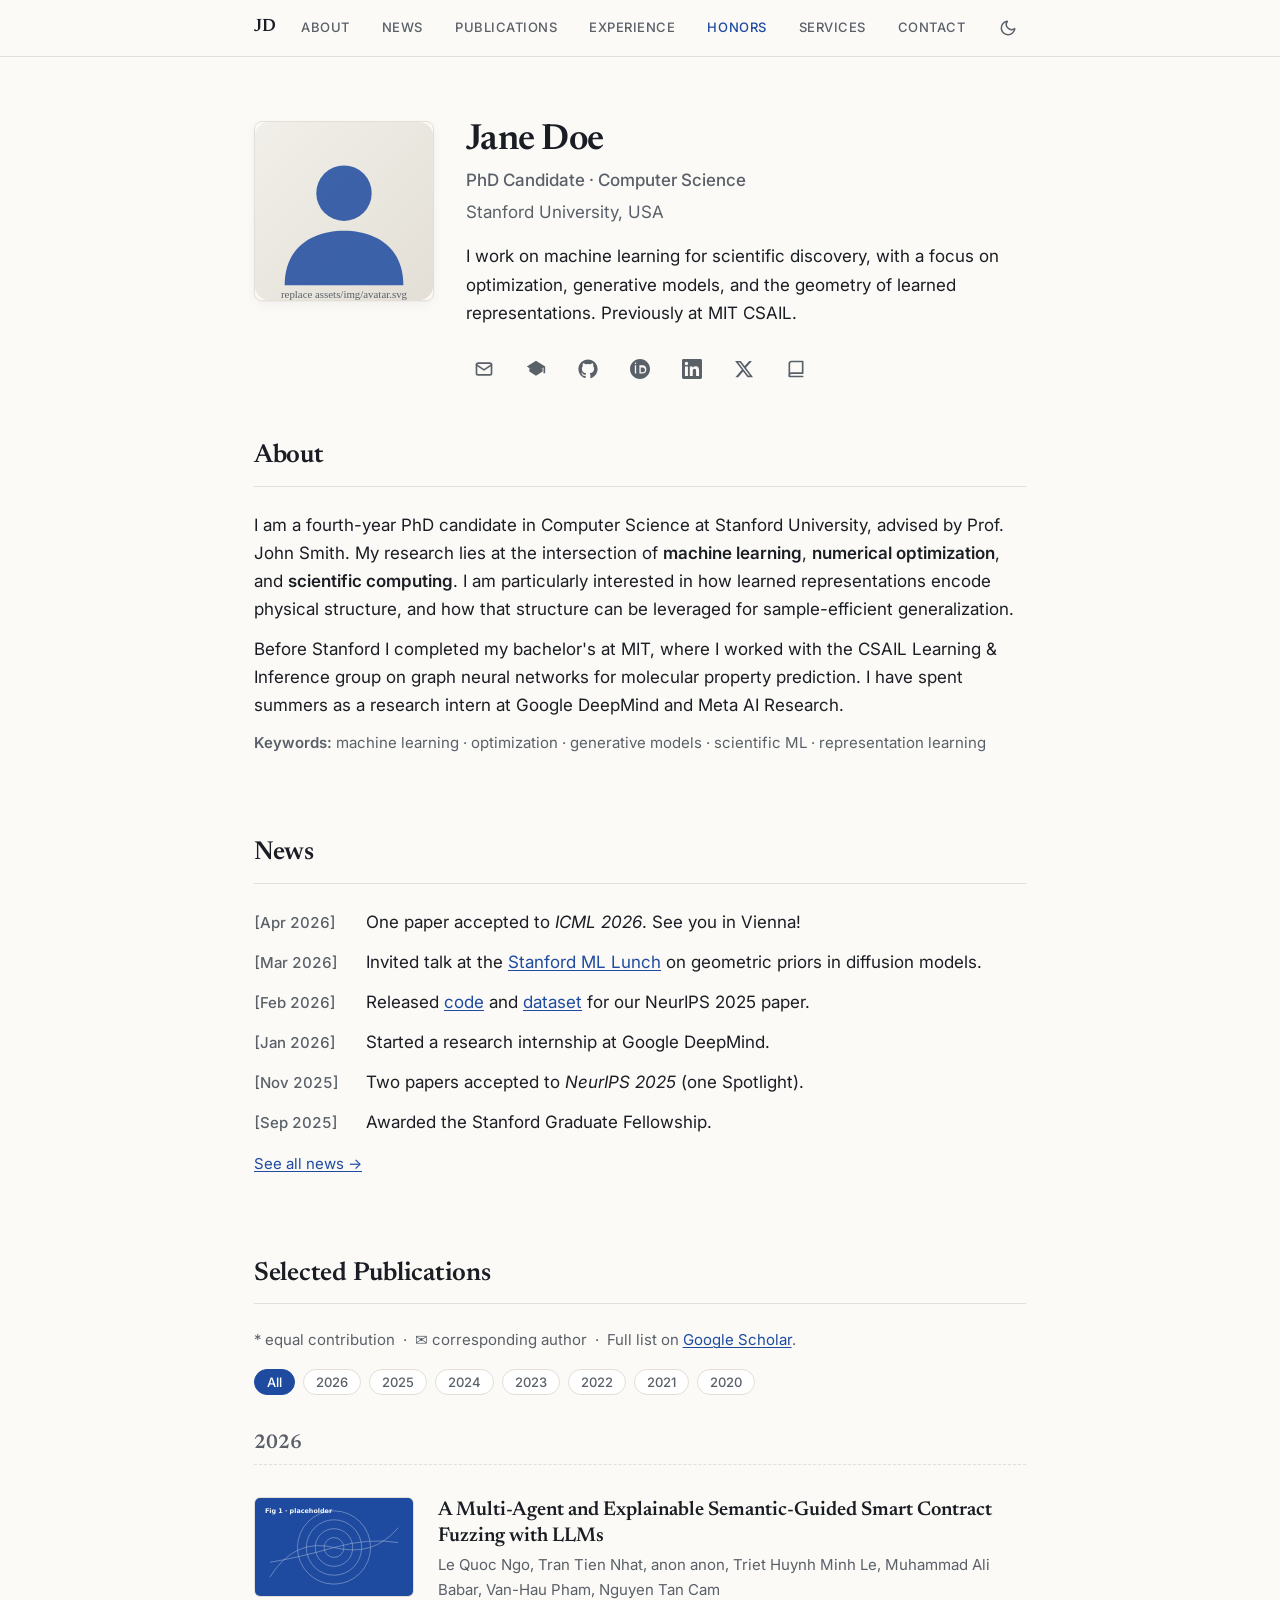
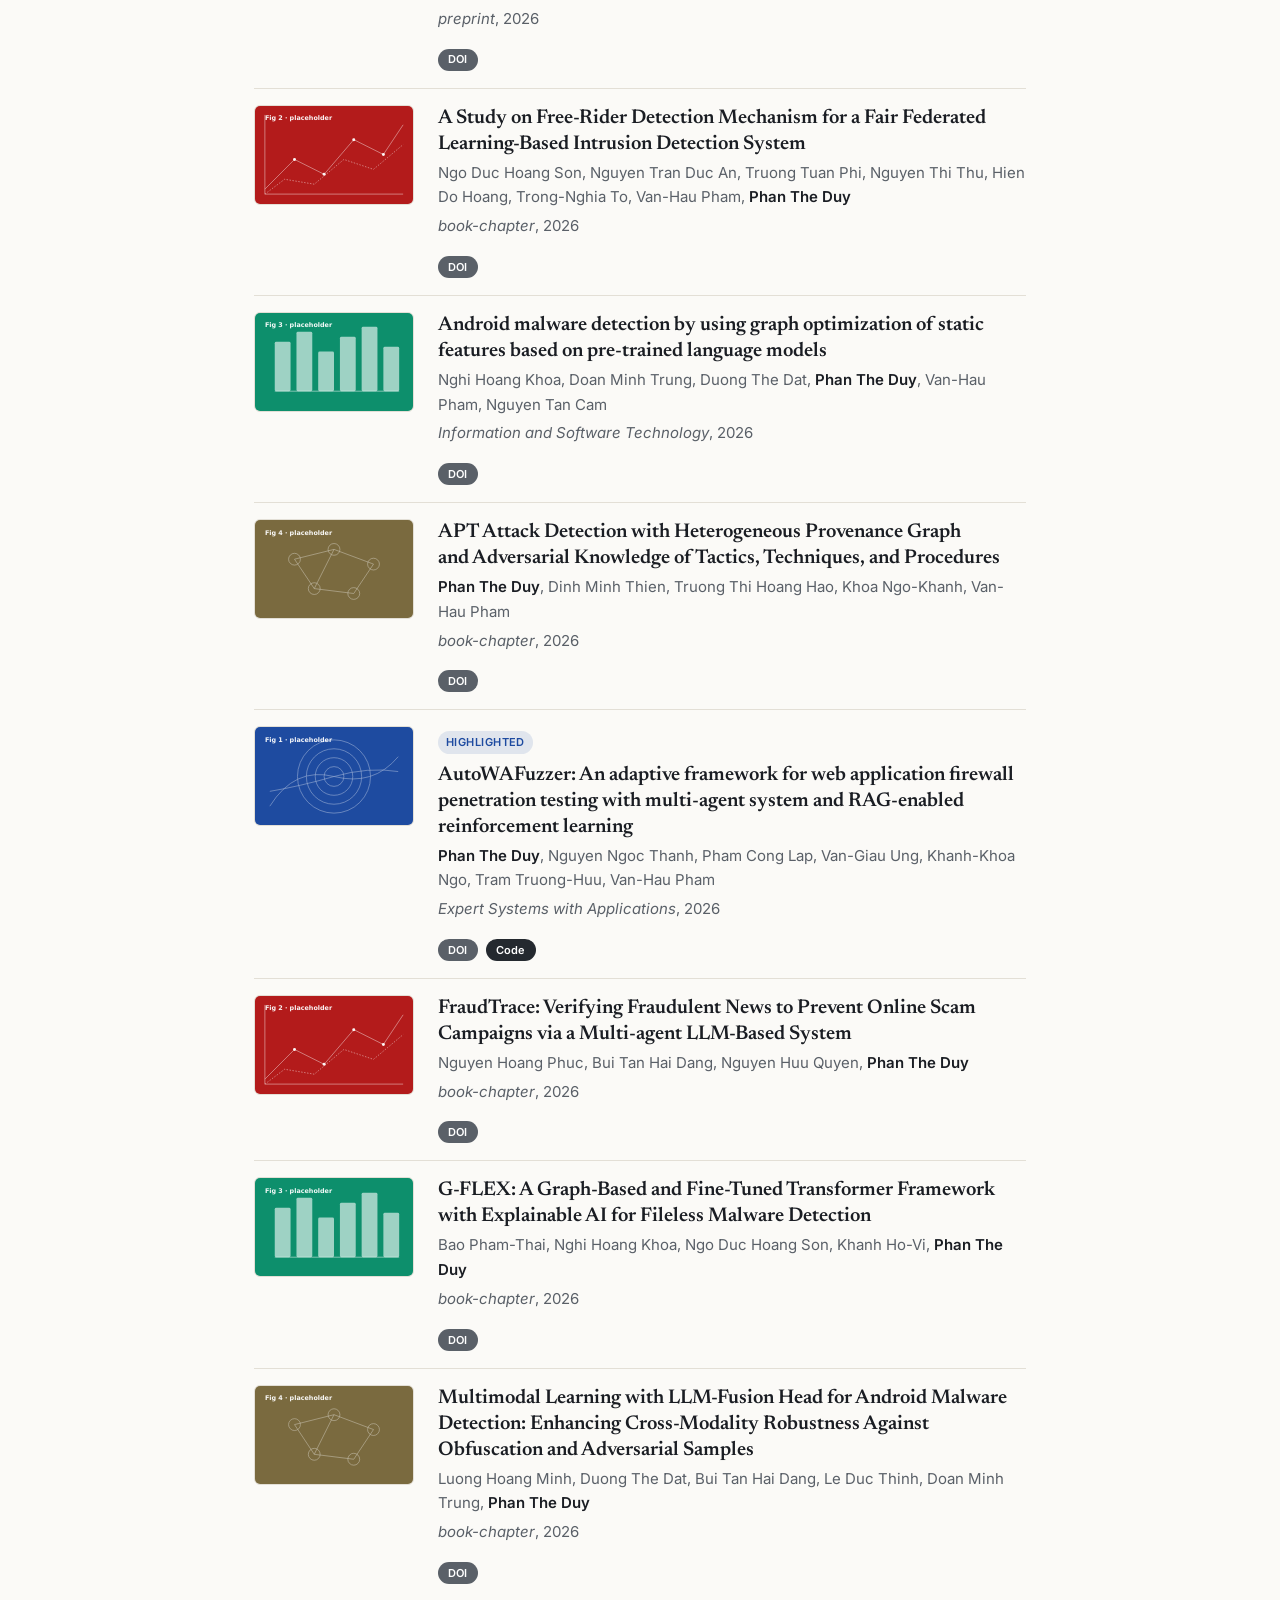
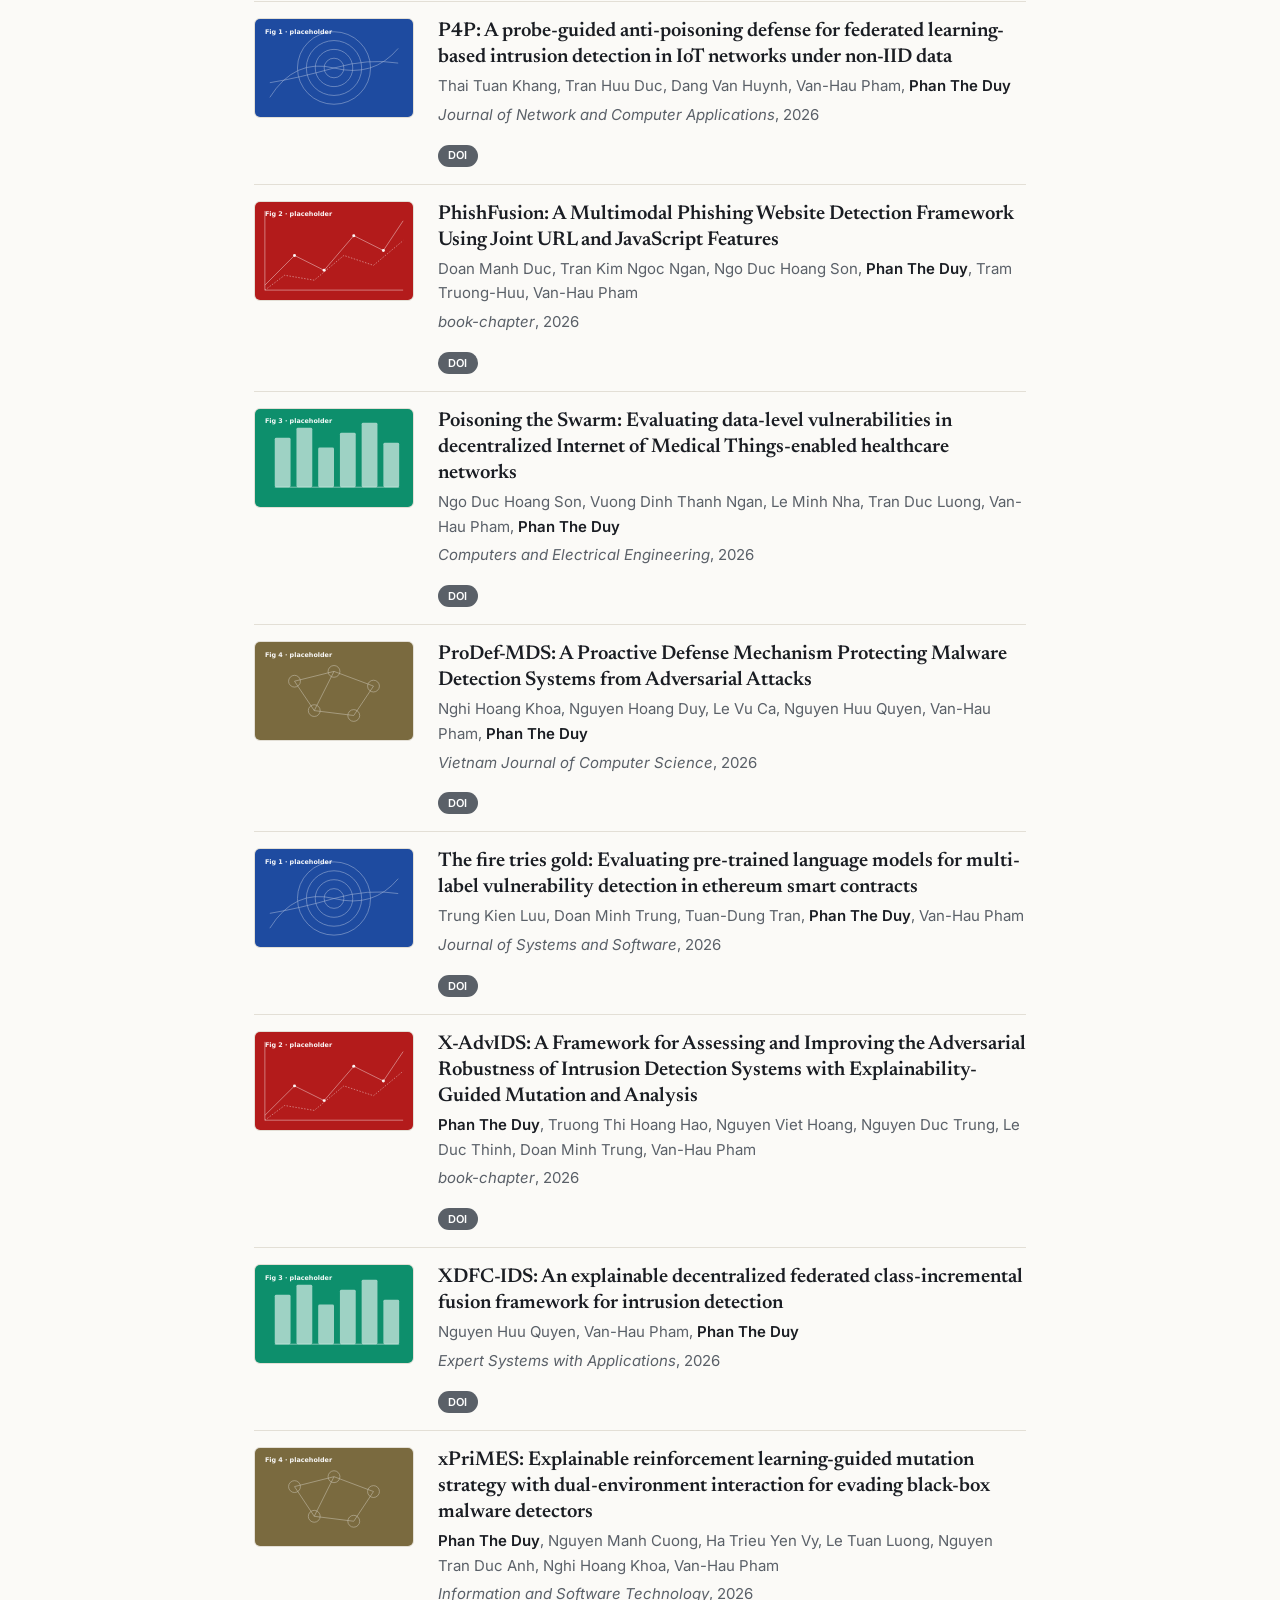
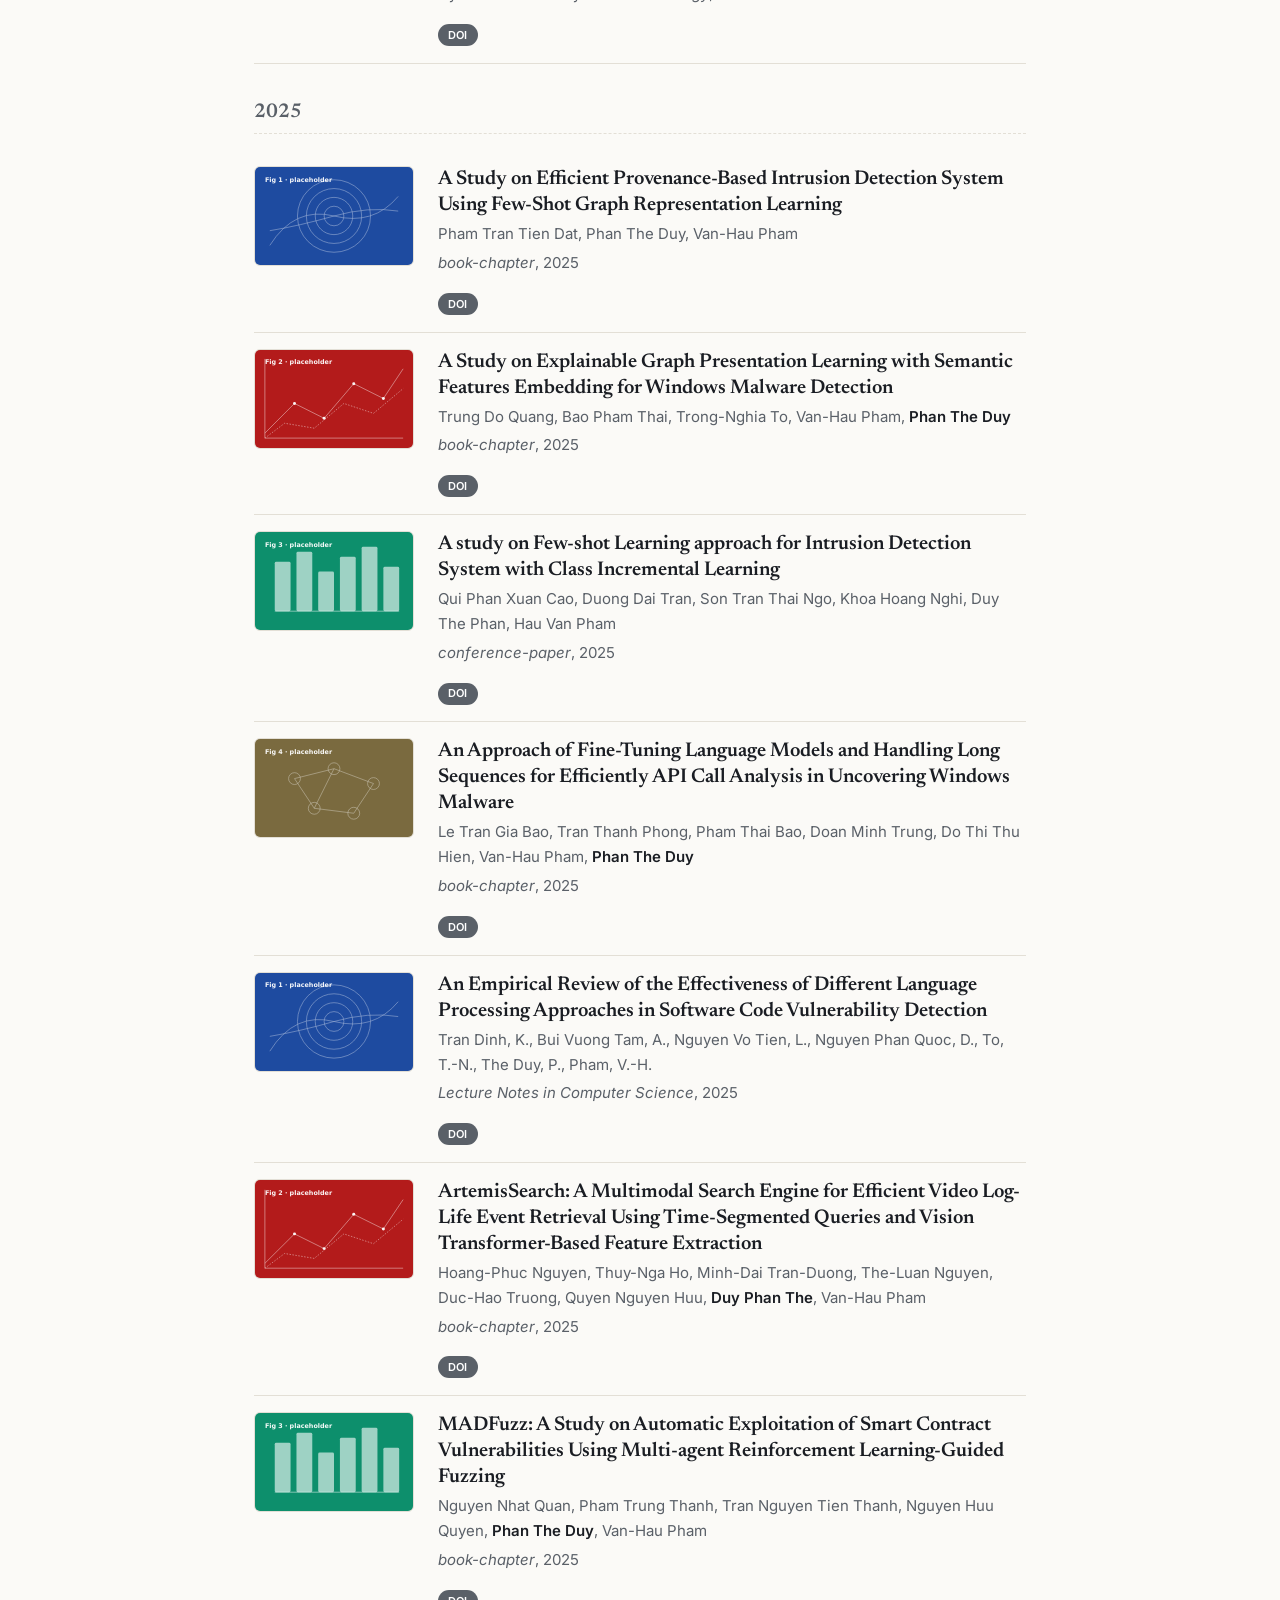
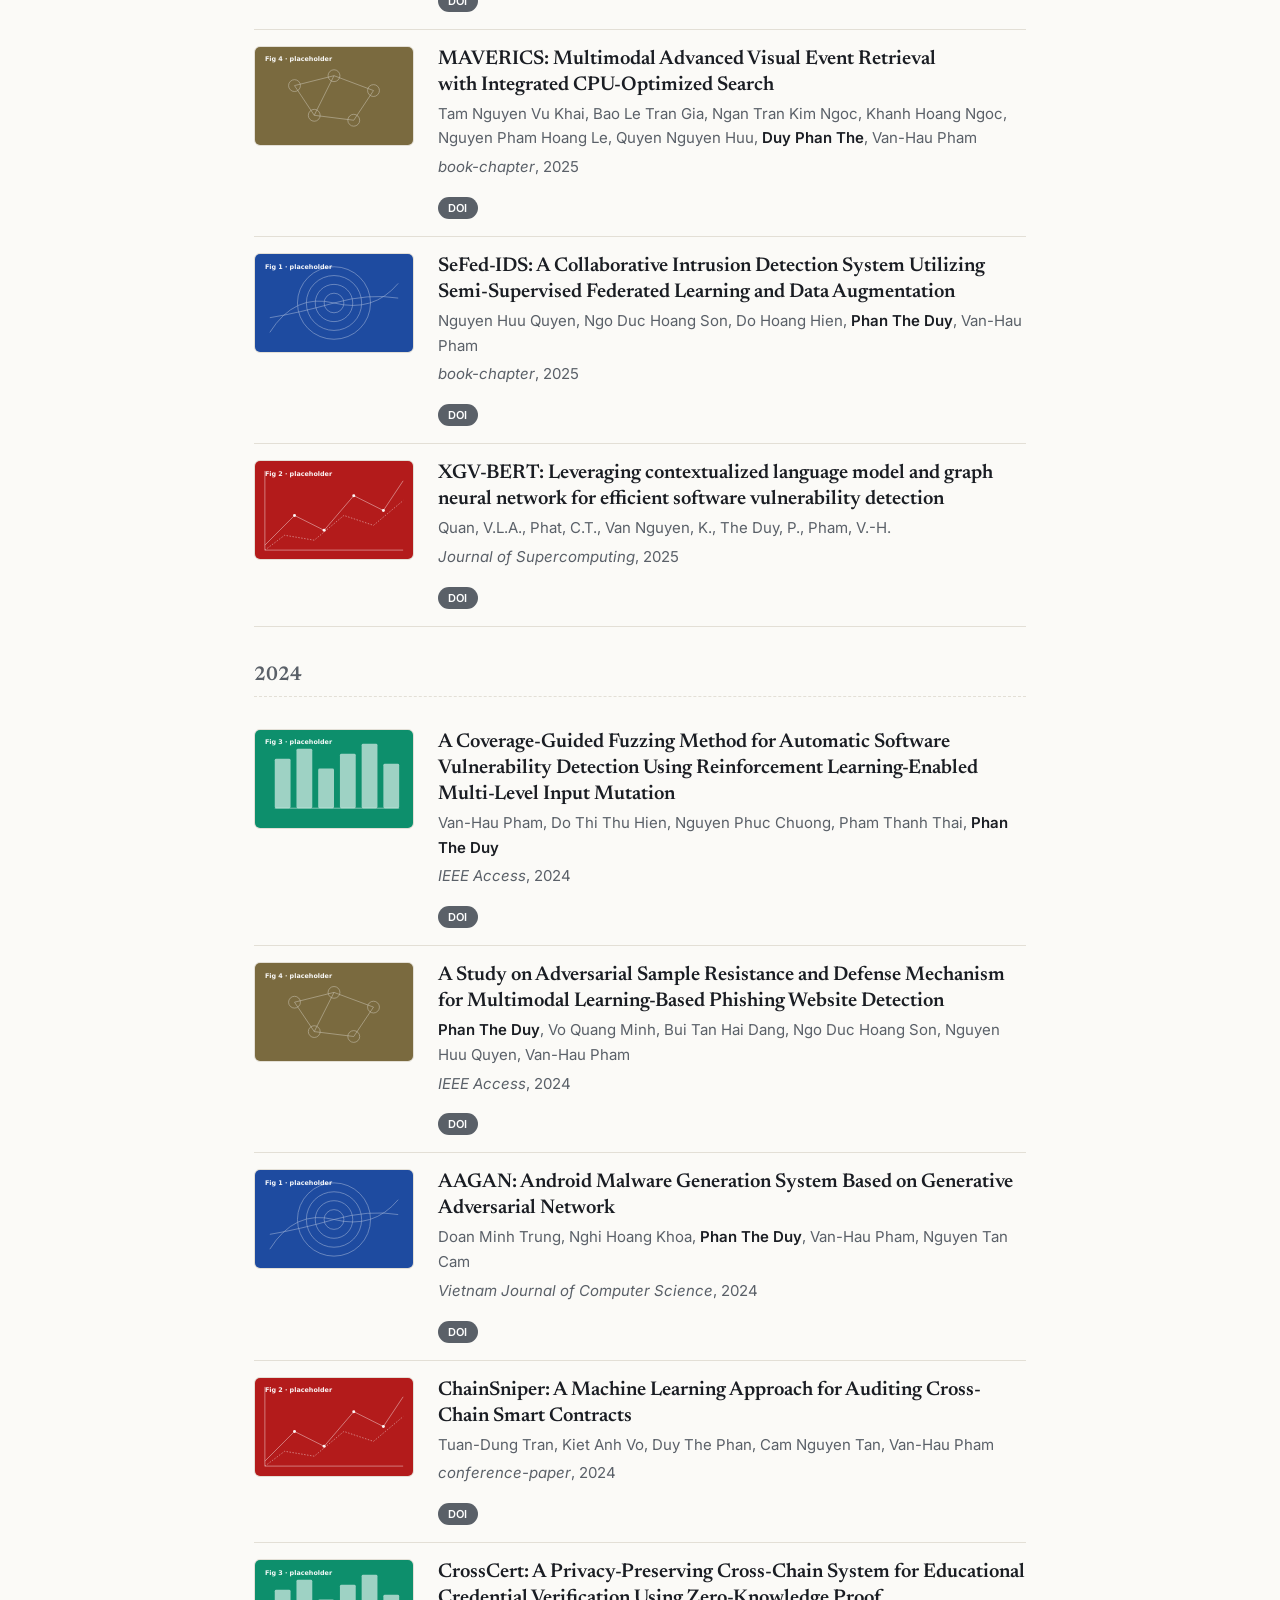
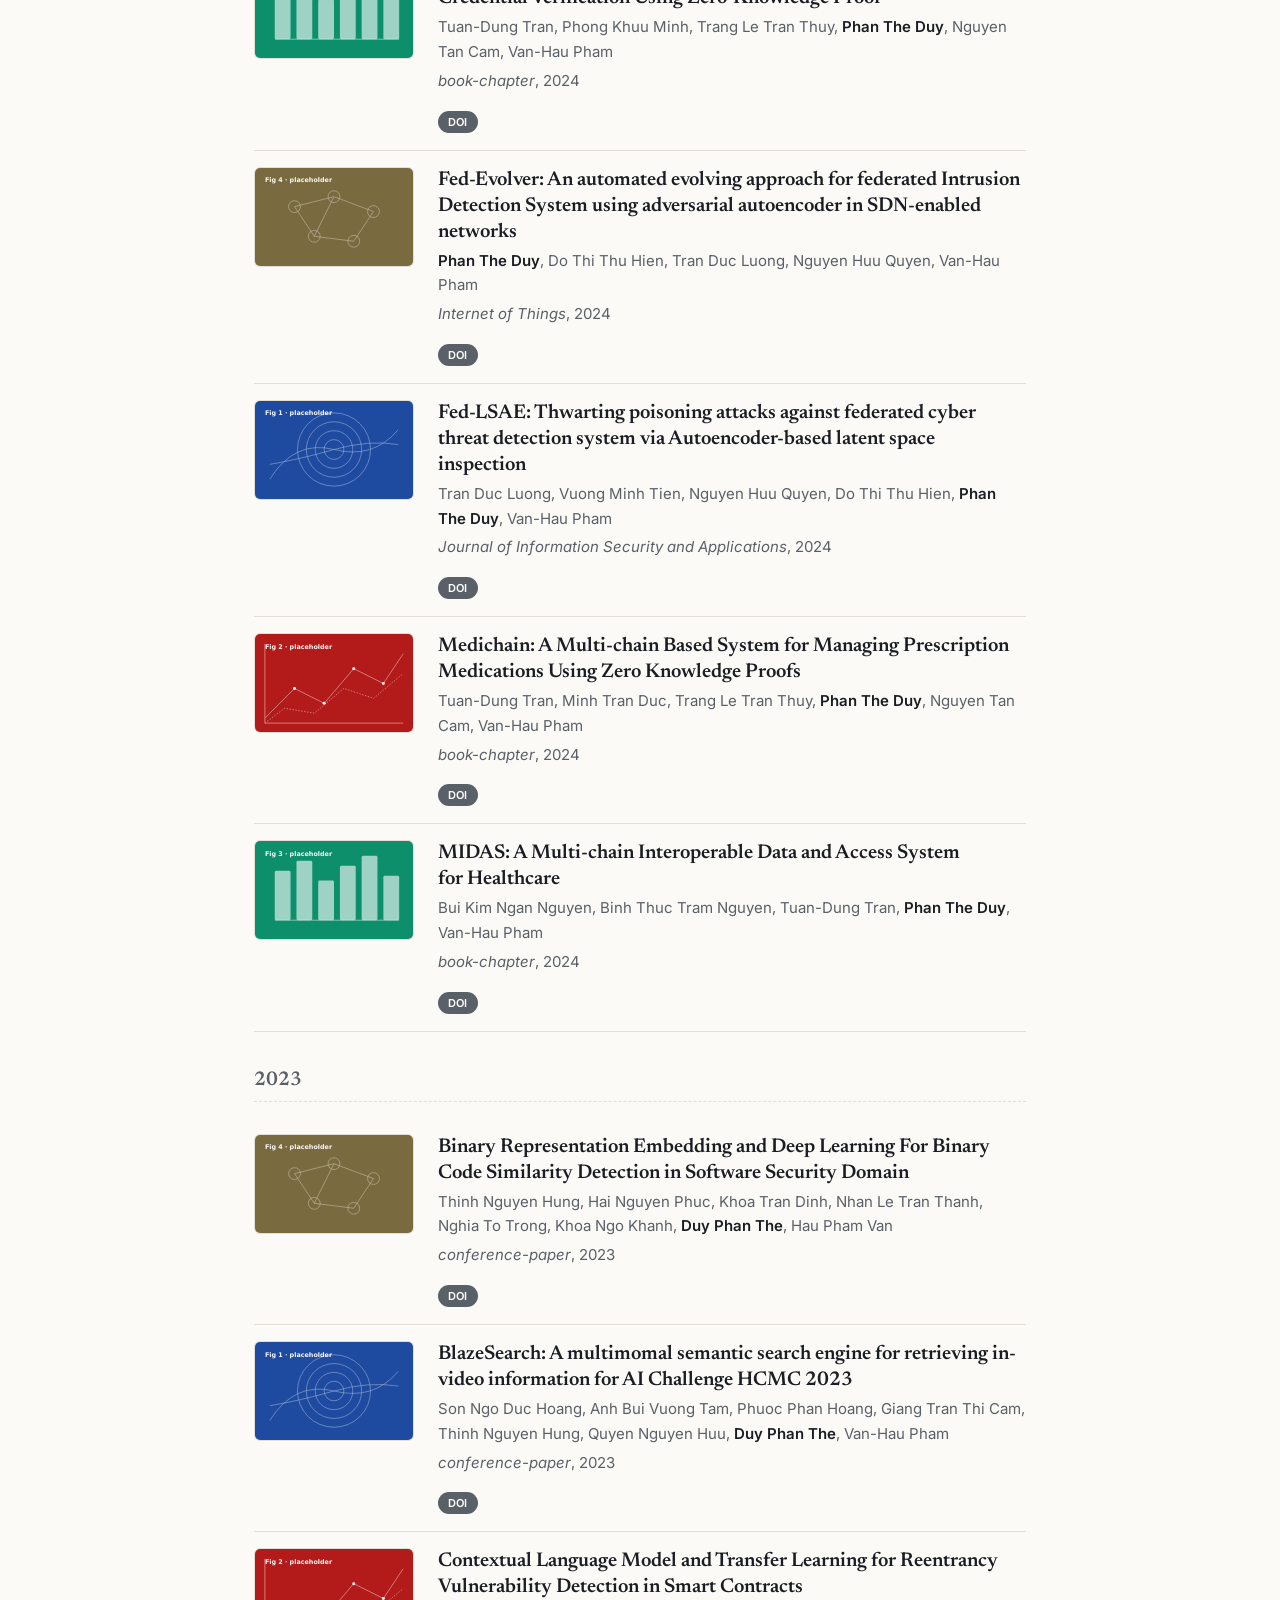
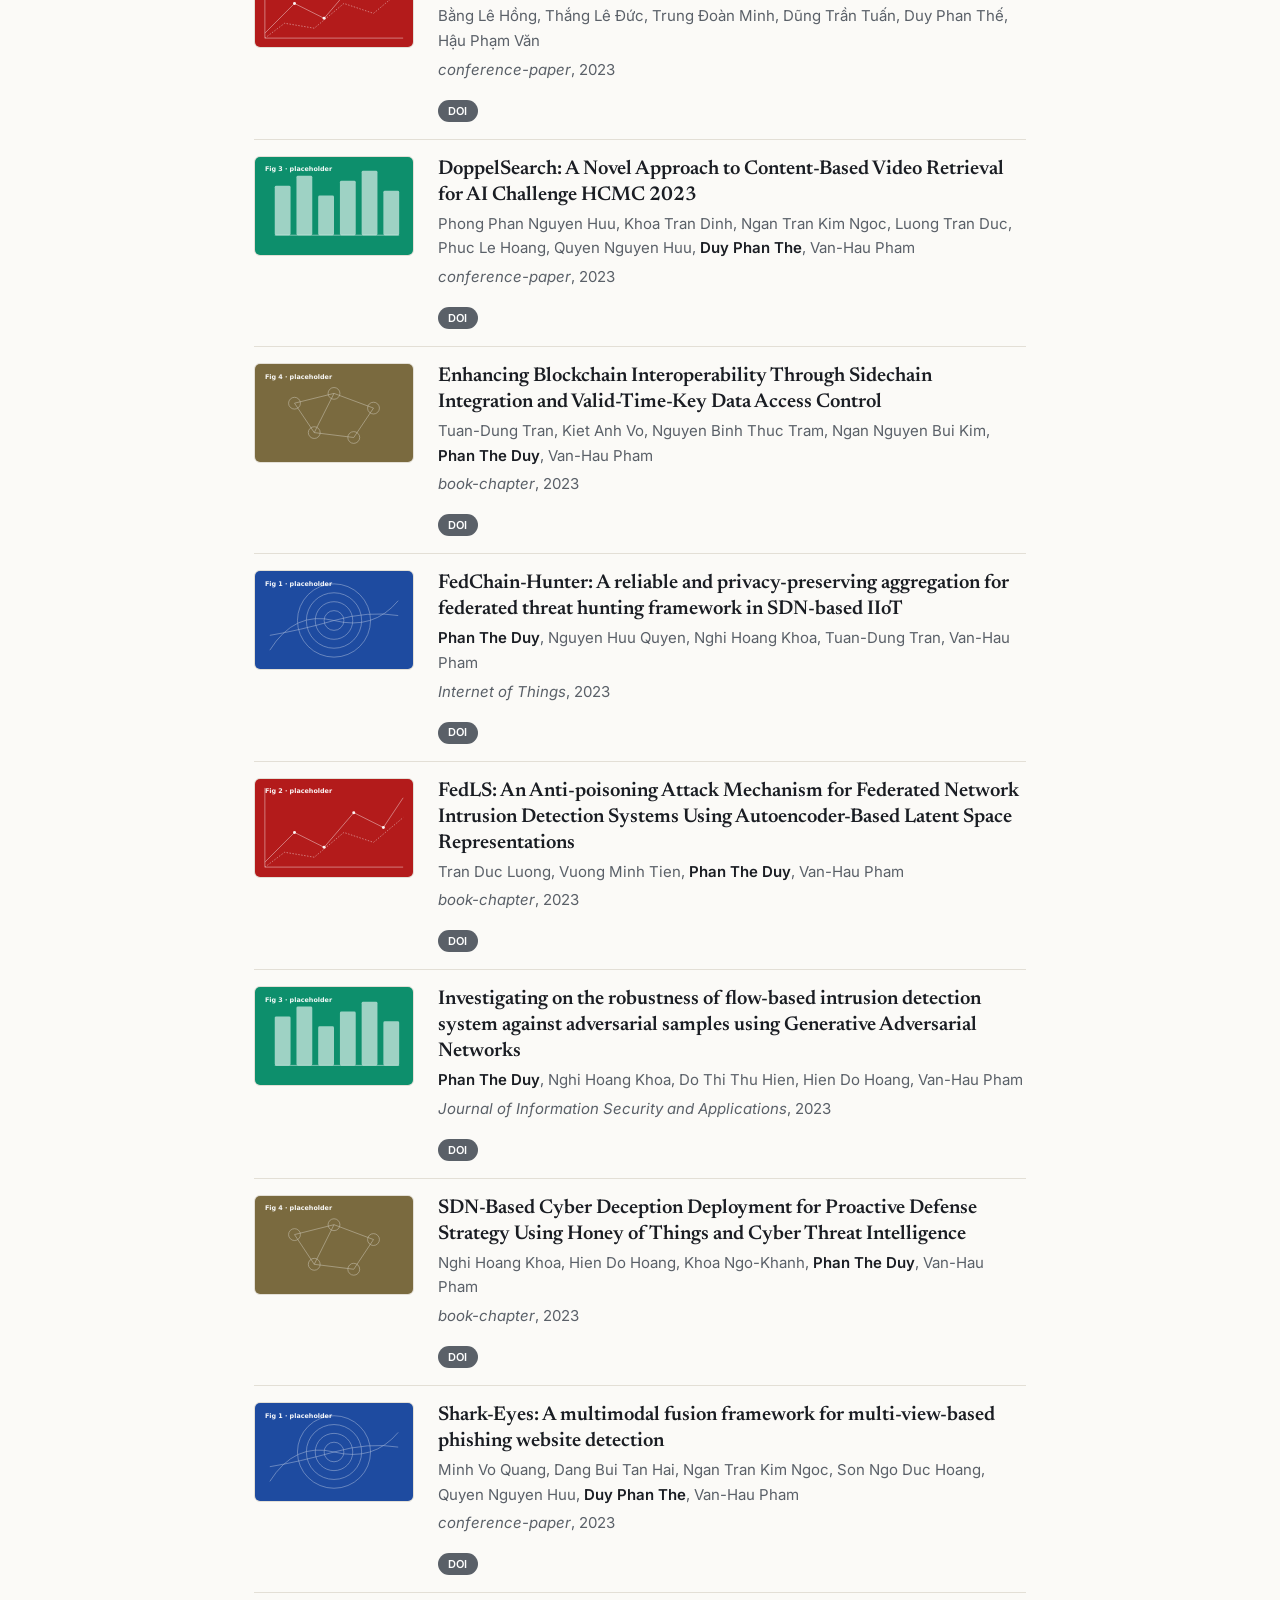
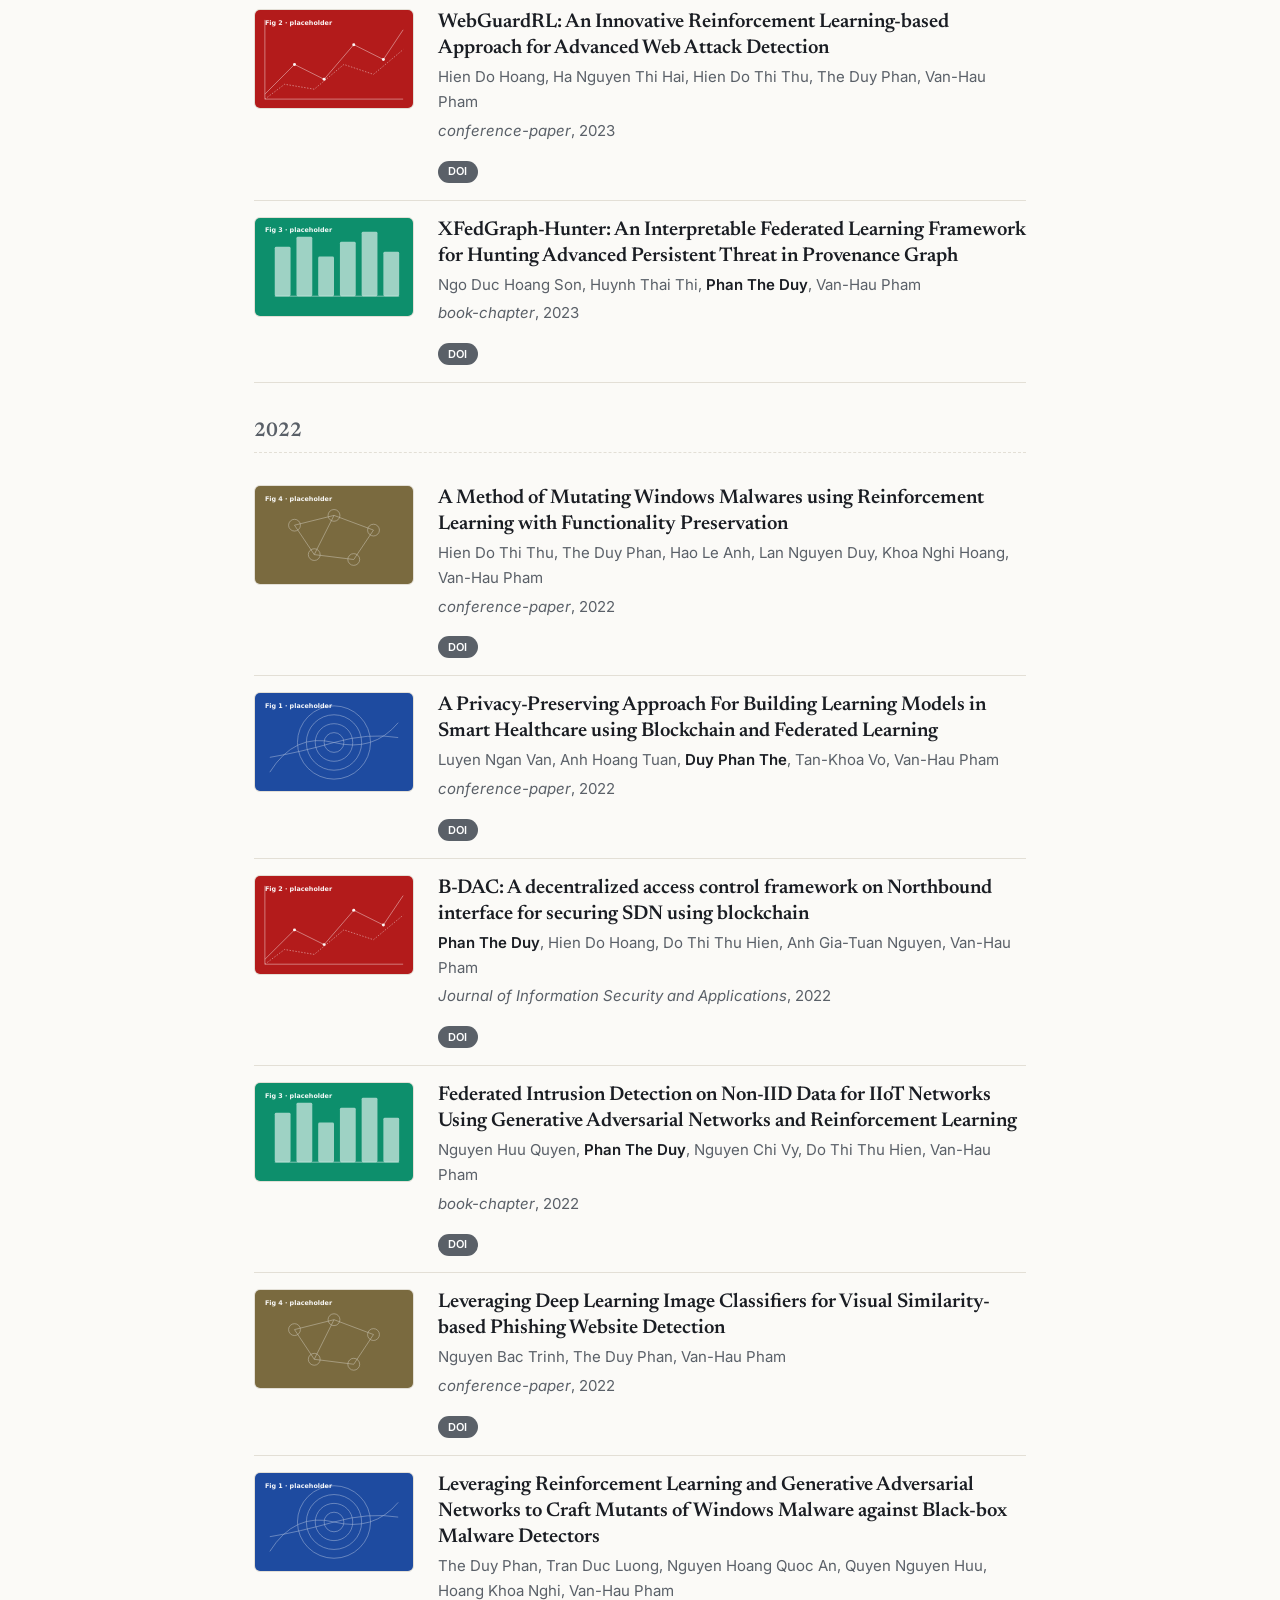
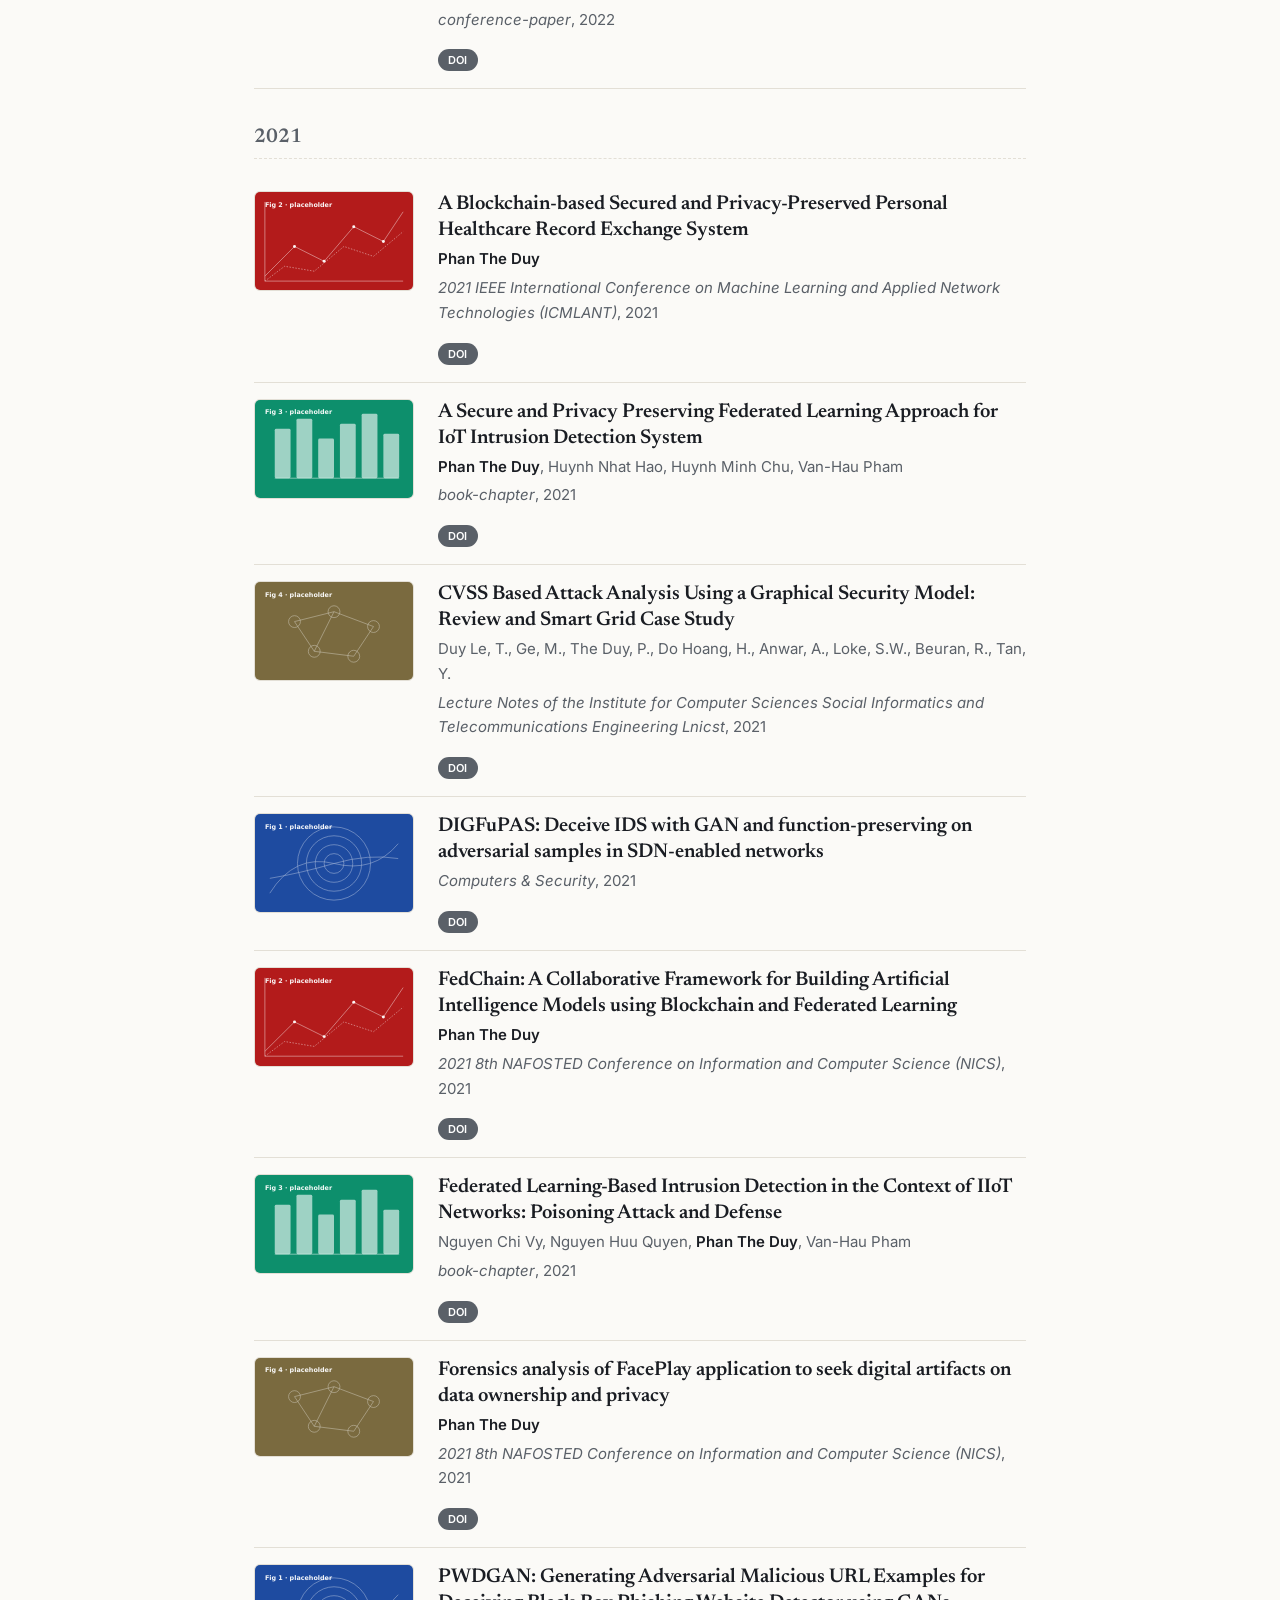
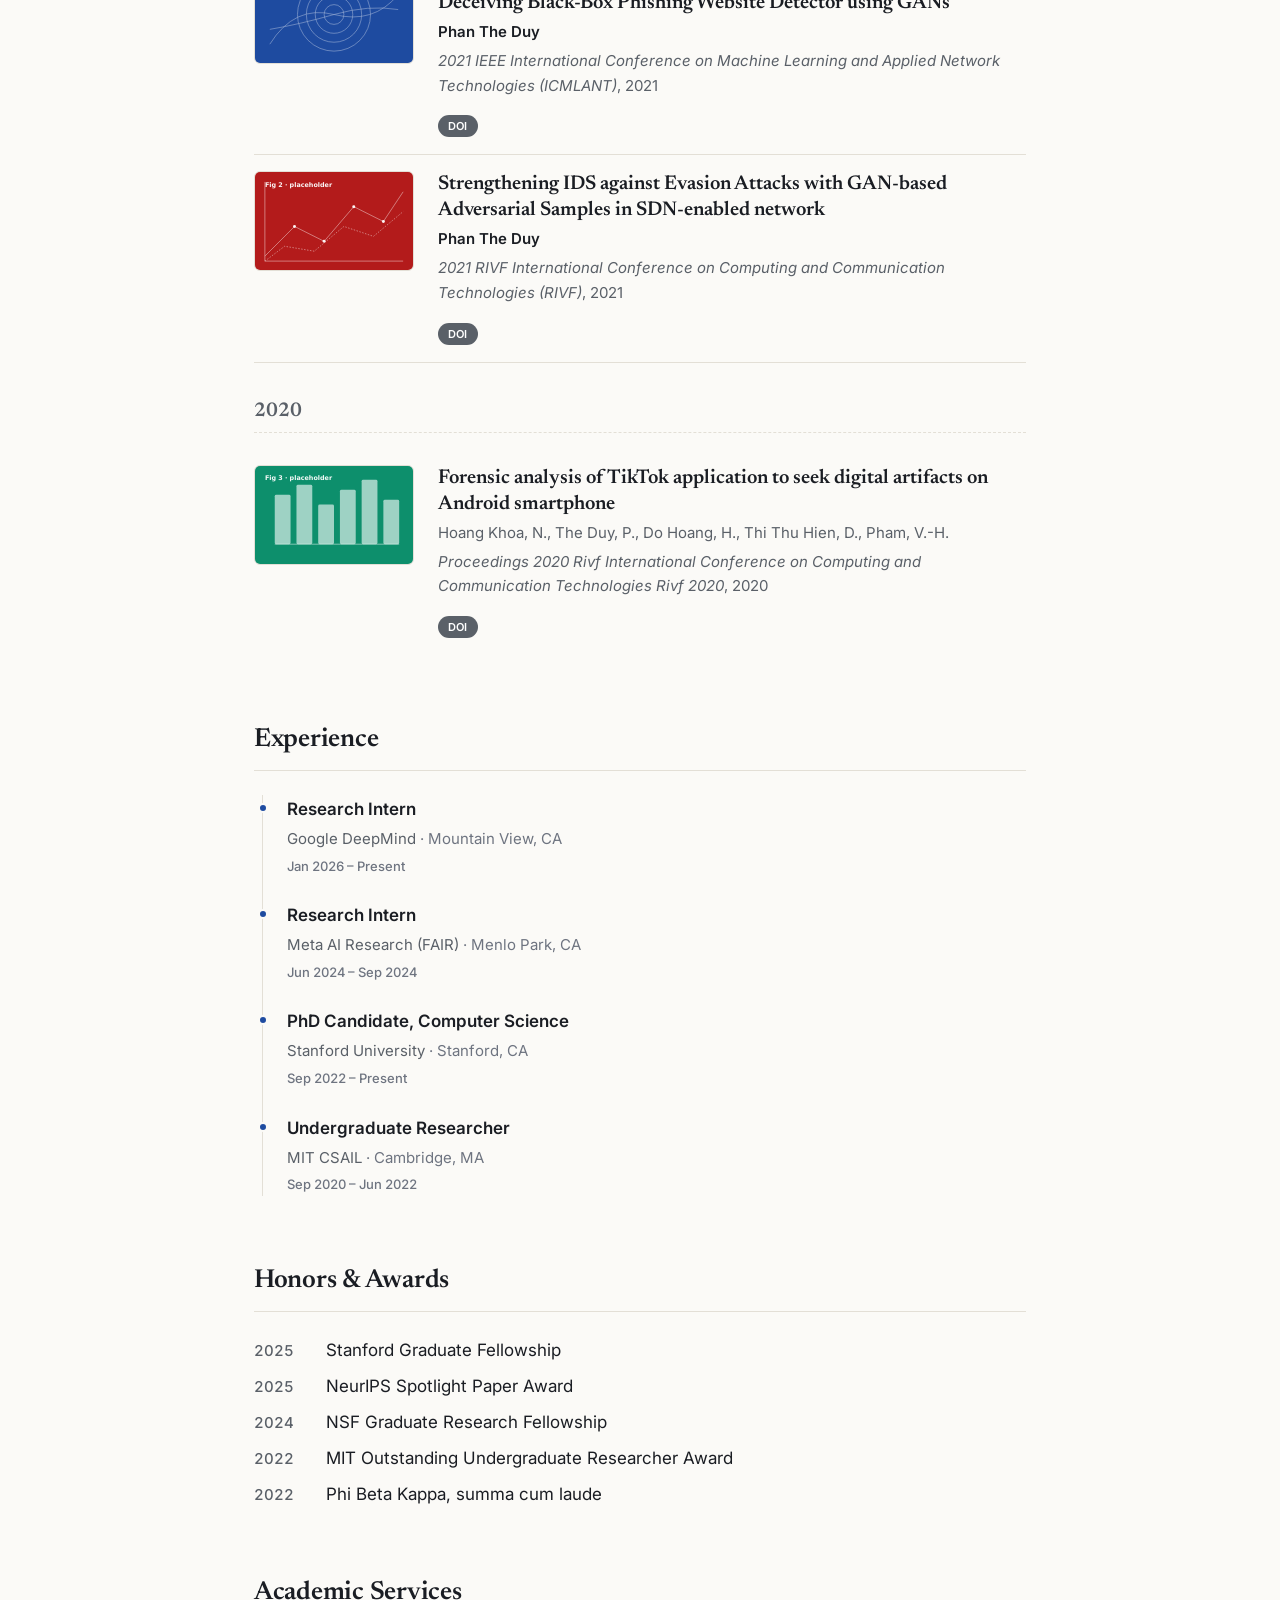
==== index.html @ e09f9f87 "chore: sync publications from ORCID [skip ci]" ====
<!doctype html>
<html lang="en">
<head>
  <meta charset="utf-8" />
  <meta name="viewport" content="width=device-width, initial-scale=1" />

  <!-- ✏️ EDIT: page title and description shown in search results / social shares -->
  <title>Jane Doe — PhD Candidate</title>
  <meta name="description" content="Jane Doe — PhD Candidate at Stanford University. Research on machine learning, optimization, and scientific computing." />
  <meta name="author" content="Jane Doe" />

  <!-- ✏️ EDIT: replace https://jane.doe.github.io with your URL once deployed -->
  <link rel="canonical" href="https://jane.doe.github.io/" />

  <!-- Open Graph / social card (auto-used by Twitter, LinkedIn, Slack, etc.) -->
  <meta property="og:type" content="website" />
  <meta property="og:title" content="Jane Doe — PhD Candidate" />
  <meta property="og:description" content="Research on machine learning, optimization, and scientific computing." />
  <meta property="og:url" content="https://jane.doe.github.io/" />
  <meta property="og:image" content="https://jane.doe.github.io/assets/img/og-image.png" />
  <meta name="twitter:card" content="summary_large_image" />

  <!-- Favicon -->
  <link rel="icon" href="assets/img/favicon.svg" type="image/svg+xml" />

  <!-- Theme initialization (no-flash): runs before stylesheet paints -->
  <script>
    (function () {
      try {
        var stored = localStorage.getItem('theme');
        var prefers = window.matchMedia('(prefers-color-scheme: dark)').matches ? 'dark' : 'light';
        var theme = stored || prefers;
        document.documentElement.setAttribute('data-theme', theme);
      } catch (e) { /* localStorage blocked — fall through to media query in CSS */ }
    })();
  </script>

  <link rel="preconnect" href="https://fonts.googleapis.com" />
  <link rel="preconnect" href="https://fonts.gstatic.com" crossorigin />
  <link href="https://fonts.googleapis.com/css2?family=Inter:wght@400;500;600;700&family=Newsreader:ital,opsz,wght@0,6..72,500;0,6..72,600;0,6..72,700;1,6..72,500&display=swap" rel="stylesheet" />

  <link rel="stylesheet" href="assets/css/style.css" />
</head>
<body>

  <a class="skip-link" href="#main">Skip to content</a>

  <header class="site-header" role="banner">
    <nav class="nav" aria-label="Primary">
      <!-- ✏️ EDIT: brand initials shown top-left -->
      <a href="#top" class="nav-brand" aria-label="Home">JD</a>

      <div class="nav-links">
        <a href="#about">About</a>
        <a href="#news">News</a>
        <a href="#publications">Publications</a>
        <a href="#experience">Experience</a>
        <a href="#honors">Honors</a>
        <a href="#services">Services</a>
        <a href="#contact">Contact</a>
      </div>

      <button id="theme-toggle" class="theme-toggle" type="button" aria-label="Toggle dark mode" aria-pressed="false">
        <svg class="icon-sun" width="18" height="18" viewBox="0 0 24 24" fill="none" stroke="currentColor" stroke-width="2" stroke-linecap="round" stroke-linejoin="round" aria-hidden="true">
          <circle cx="12" cy="12" r="4"/>
          <path d="M12 2v2M12 20v2M4.93 4.93l1.41 1.41M17.66 17.66l1.41 1.41M2 12h2M20 12h2M4.93 19.07l1.41-1.41M17.66 6.34l1.41-1.41"/>
        </svg>
        <svg class="icon-moon" width="18" height="18" viewBox="0 0 24 24" fill="none" stroke="currentColor" stroke-width="2" stroke-linecap="round" stroke-linejoin="round" aria-hidden="true">
          <path d="M21 12.79A9 9 0 1 1 11.21 3 7 7 0 0 0 21 12.79z"/>
        </svg>
      </button>
    </nav>
  </header>

  <main id="main" tabindex="-1">

    <!-- ============================ HERO ============================ -->
    <!-- ✏️ EDIT: replace assets/img/avatar.svg with your portrait (square, ≥360×360 recommended) -->
    <section id="top" class="hero" aria-label="Introduction">
      <img class="hero-photo"
           src="assets/img/avatar.svg"
           alt="Portrait of Jane Doe"
           width="180" height="180" />

      <div class="hero-content">
        <!-- ✏️ EDIT: name, title, affiliation, bio -->
        <h1 class="hero-name">Jane Doe</h1>
        <p class="hero-title">PhD Candidate · Computer Science</p>
        <p class="hero-affiliation">Stanford University, USA</p>
        <p class="hero-bio">
          I work on machine learning for scientific discovery, with a focus on
          optimization, generative models, and the geometry of learned
          representations. Previously at MIT CSAIL.
        </p>

        <!-- ✏️ EDIT: update or remove any social link below; href="#" is a placeholder -->
        <ul class="social-row" aria-label="Contact and profiles">
          <li>
            <a href="mailto:jane@stanford.edu" aria-label="Email">
              <svg viewBox="0 0 24 24" width="20" height="20" fill="none" stroke="currentColor" stroke-width="2" stroke-linecap="round" stroke-linejoin="round" aria-hidden="true"><rect x="3" y="5" width="18" height="14" rx="2"/><path d="m3 7 9 6 9-6"/></svg>
            </a>
          </li>
          <li>
            <a href="https://scholar.google.com/" target="_blank" rel="noopener" aria-label="Google Scholar">
              <svg viewBox="0 0 24 24" width="20" height="20" fill="currentColor" aria-hidden="true"><path d="M12 2 1 9l11 7 9-5.73V17h2V9zm0 13.5L4 11v3.94L12 20l8-5.06V11z"/></svg>
            </a>
          </li>
          <li>
            <a href="https://github.com/" target="_blank" rel="noopener" aria-label="GitHub">
              <svg viewBox="0 0 24 24" width="20" height="20" fill="currentColor" aria-hidden="true"><path d="M12 .5C5.65.5.5 5.65.5 12c0 5.08 3.29 9.39 7.86 10.91.58.1.79-.25.79-.56v-2.18c-3.2.7-3.87-1.36-3.87-1.36-.52-1.32-1.27-1.67-1.27-1.67-1.04-.71.08-.7.08-.7 1.15.08 1.76 1.18 1.76 1.18 1.02 1.75 2.68 1.24 3.34.95.1-.74.4-1.24.72-1.53-2.55-.29-5.24-1.27-5.24-5.66 0-1.25.45-2.27 1.18-3.07-.12-.29-.51-1.46.11-3.04 0 0 .96-.31 3.15 1.17a10.97 10.97 0 0 1 5.74 0c2.19-1.48 3.15-1.17 3.15-1.17.62 1.58.23 2.75.12 3.04.73.8 1.18 1.82 1.18 3.07 0 4.4-2.69 5.36-5.25 5.65.41.36.78 1.07.78 2.16v3.21c0 .31.21.66.79.55C20.21 21.39 23.5 17.08 23.5 12 23.5 5.65 18.35.5 12 .5z"/></svg>
            </a>
          </li>
          <li>
            <a href="https://orcid.org/" target="_blank" rel="noopener" aria-label="ORCID">
              <svg viewBox="0 0 24 24" width="20" height="20" fill="currentColor" aria-hidden="true"><path d="M12 0C5.37 0 0 5.37 0 12s5.37 12 12 12 12-5.37 12-12S18.63 0 12 0zM7.37 17.49H5.83V7.37h1.54zm-.77-11.4a.94.94 0 1 1 0-1.88.94.94 0 0 1 0 1.88zm12.92 7.04c0 2.4-1.76 4.36-4.46 4.36h-3.74V7.37h3.74c2.7 0 4.46 1.96 4.46 4.32zm-1.56 0c0-1.56-1-2.86-2.9-2.86h-2.18v5.76h2.18c1.9 0 2.9-1.34 2.9-2.9z"/></svg>
            </a>
          </li>
          <li>
            <a href="https://linkedin.com/" target="_blank" rel="noopener" aria-label="LinkedIn">
              <svg viewBox="0 0 24 24" width="20" height="20" fill="currentColor" aria-hidden="true"><path d="M20.45 20.45h-3.55v-5.57c0-1.33-.02-3.04-1.85-3.04-1.85 0-2.13 1.45-2.13 2.94v5.67H9.37V9h3.41v1.56h.05c.47-.9 1.64-1.85 3.37-1.85 3.6 0 4.26 2.37 4.26 5.45v6.29zM5.34 7.43a2.06 2.06 0 1 1 0-4.12 2.06 2.06 0 0 1 0 4.12zM7.12 20.45H3.56V9h3.56zM22.22 0H1.77C.79 0 0 .77 0 1.72v20.56C0 23.23.79 24 1.77 24h20.45C23.21 24 24 23.23 24 22.28V1.72C24 .77 23.21 0 22.22 0z"/></svg>
            </a>
          </li>
          <li>
            <a href="https://x.com/" target="_blank" rel="noopener" aria-label="X (Twitter)">
              <svg viewBox="0 0 24 24" width="20" height="20" fill="currentColor" aria-hidden="true"><path d="M18.244 2.25h3.308l-7.227 8.26 8.502 11.24H16.17l-5.214-6.817L4.99 21.75H1.68l7.73-8.835L1.254 2.25H8.08l4.713 6.231zm-1.161 17.52h1.833L7.084 4.126H5.117z"/></svg>
            </a>
          </li>
          <li>
            <a href="https://www.semanticscholar.org/" target="_blank" rel="noopener" aria-label="Semantic Scholar">
              <svg viewBox="0 0 24 24" width="20" height="20" fill="none" stroke="currentColor" stroke-width="2" stroke-linecap="round" stroke-linejoin="round" aria-hidden="true"><path d="M4 19.5A2.5 2.5 0 0 1 6.5 17H20V3H6.5A2.5 2.5 0 0 0 4 5.5z"/><path d="M4 19.5V21h16"/></svg>
            </a>
          </li>
        </ul>
      </div>
    </section>

    <!-- ============================ ABOUT ============================ -->
    <!-- ✏️ EDIT: 2-3 paragraphs about your research focus, advisor, background -->
    <section id="about" aria-labelledby="about-heading">
      <h2 id="about-heading" class="section-heading">About</h2>
      <p>
        I am a fourth-year PhD candidate in Computer Science at Stanford
        University, advised by Prof. John Smith. My research lies at the
        intersection of <strong>machine learning</strong>, <strong>numerical
        optimization</strong>, and <strong>scientific computing</strong>. I am
        particularly interested in how learned representations encode physical
        structure, and how that structure can be leveraged for sample-efficient
        generalization.
      </p>
      <p>
        Before Stanford I completed my bachelor's at MIT, where I worked with
        the CSAIL Learning &amp; Inference group on graph neural networks for
        molecular property prediction. I have spent summers as a research
        intern at Google DeepMind and Meta AI Research.
      </p>
      <p class="meta">
        <strong>Keywords:</strong> machine learning · optimization · generative
        models · scientific ML · representation learning
      </p>
    </section>

    <!-- ============================ NEWS ============================ -->
    <!-- ✏️ EDIT: each <li> = one news item. Newest first. Keep ~6 visible. -->
    <section id="news" aria-labelledby="news-heading">
      <h2 id="news-heading" class="section-heading">News</h2>
      <ul class="news-list">
        <li><span class="news-date">[Apr 2026]</span><span>One paper accepted to <em>ICML 2026</em>. See you in Vienna!</span></li>
        <li><span class="news-date">[Mar 2026]</span><span>Invited talk at the <a href="#">Stanford ML Lunch</a> on geometric priors in diffusion models.</span></li>
        <li><span class="news-date">[Feb 2026]</span><span>Released <a href="#">code</a> and <a href="#">dataset</a> for our NeurIPS 2025 paper.</span></li>
        <li><span class="news-date">[Jan 2026]</span><span>Started a research internship at Google DeepMind.</span></li>
        <li><span class="news-date">[Nov 2025]</span><span>Two papers accepted to <em>NeurIPS 2025</em> (one Spotlight).</span></li>
        <li><span class="news-date">[Sep 2025]</span><span>Awarded the Stanford Graduate Fellowship.</span></li>
      </ul>
      <p class="news-more"><a href="#news">See all news →</a></p>
    </section>

    <!-- ========================= PUBLICATIONS =========================
         ✏️ EDIT: copy a <article class="pub" data-year="YYYY"> block to add
         a new paper. Available badge classes: badge-arxiv, badge-pdf,
         badge-code, badge-project, badge-bibtex, badge-hf, badge-slides,
         badge-video. Add data-year="YYYY" so the year filter works.
    ================================================================= -->
    <section id="publications" aria-labelledby="pub-heading">
      <h2 id="pub-heading" class="section-heading">Selected Publications</h2>
      <p class="meta">
        <span aria-label="equal contribution">*</span> equal contribution &nbsp;·&nbsp;
        <span aria-label="corresponding author">✉</span> corresponding author &nbsp;·&nbsp;
        Full list on <a href="https://scholar.google.com/" target="_blank" rel="noopener">Google Scholar</a>.
      </p>

      <!-- Publications below auto-managed by scripts/hydrate-from-orcid.mjs. Do not edit between the markers; run the script locally or trigger the GitHub Actions workflow to regenerate. -->
      <!-- ORCID:PUBS:START -->

      <div class="pub-filter" role="group" aria-label="Filter publications by year">
        <button class="pub-filter-btn is-active" type="button" data-year="all" aria-pressed="true">All</button>
        <button class="pub-filter-btn" type="button" data-year="2026" aria-pressed="false">2026</button>
        <button class="pub-filter-btn" type="button" data-year="2025" aria-pressed="false">2025</button>
        <button class="pub-filter-btn" type="button" data-year="2024" aria-pressed="false">2024</button>
        <button class="pub-filter-btn" type="button" data-year="2023" aria-pressed="false">2023</button>
        <button class="pub-filter-btn" type="button" data-year="2022" aria-pressed="false">2022</button>
        <button class="pub-filter-btn" type="button" data-year="2021" aria-pressed="false">2021</button>
        <button class="pub-filter-btn" type="button" data-year="2020" aria-pressed="false">2020</button>
      </div>

      <h3 class="pub-year" data-year="2026">2026</h3>

      <article class="pub" data-year="2026">
        <img class="pub-thumb" src="assets/img/pub-thumb-01.svg" alt="Thumbnail for: A Multi-Agent and Explainable Semantic-Guided Smart Contract Fuzzing with LLMs" loading="lazy" />
        <div class="pub-body">
          <h4 class="pub-title">A Multi-Agent and Explainable Semantic-Guided Smart Contract Fuzzing with LLMs</h4>
          <p class="pub-authors">Le Quoc Ngo, Tran Tien Nhat, anon anon, Triet Huynh Minh Le, Muhammad Ali Babar, Van-Hau Pham, Nguyen Tan Cam</p>
          <p class="pub-venue"><em>preprint</em>, 2026</p>
          <ul class="badge-row" aria-label="Paper links">
            <li><a class="badge badge-pdf" href="https://doi.org/10.2139/ssrn.6381010" target="_blank" rel="noopener">DOI</a></li>
          </ul>
        </div>
      </article>

      <article class="pub" data-year="2026">
        <img class="pub-thumb" src="assets/img/pub-thumb-02.svg" alt="Thumbnail for: A Study on Free-Rider Detection Mechanism for a Fair Federated Learning-Based Intrusion Detection System" loading="lazy" />
        <div class="pub-body">
          <h4 class="pub-title">A Study on Free-Rider Detection Mechanism for a Fair Federated Learning-Based Intrusion Detection System</h4>
          <p class="pub-authors">Ngo Duc Hoang Son, Nguyen Tran Duc An, Truong Tuan Phi, Nguyen Thi Thu, Hien Do Hoang, Trong-Nghia To, Van-Hau Pham, <strong>Phan The Duy</strong></p>
          <p class="pub-venue"><em>book-chapter</em>, 2026</p>
          <ul class="badge-row" aria-label="Paper links">
            <li><a class="badge badge-pdf" href="https://doi.org/10.1007/978-981-95-9284-5_4" target="_blank" rel="noopener">DOI</a></li>
          </ul>
        </div>
      </article>

      <article class="pub" data-year="2026">
        <img class="pub-thumb" src="assets/img/pub-thumb-03.svg" alt="Thumbnail for: Android malware detection by using graph optimization of static features based on pre-trained language models" loading="lazy" />
        <div class="pub-body">
          <h4 class="pub-title">Android malware detection by using graph optimization of static features based on pre-trained language models</h4>
          <p class="pub-authors">Nghi Hoang Khoa, Doan Minh Trung, Duong The Dat, <strong>Phan The Duy</strong>, Van-Hau Pham, Nguyen Tan Cam</p>
          <p class="pub-venue"><em>Information and Software Technology</em>, 2026</p>
          <ul class="badge-row" aria-label="Paper links">
            <li><a class="badge badge-pdf" href="https://doi.org/10.1016/j.infsof.2026.108012" target="_blank" rel="noopener">DOI</a></li>
          </ul>
        </div>
      </article>

      <article class="pub" data-year="2026">
        <img class="pub-thumb" src="assets/img/pub-thumb-04.svg" alt="Thumbnail for: APT Attack Detection with Heterogeneous Provenance Graph and Adversarial Knowledge of Tactics, Techniques, and Procedures" loading="lazy" />
        <div class="pub-body">
          <h4 class="pub-title">APT Attack Detection with Heterogeneous Provenance Graph and Adversarial Knowledge of Tactics, Techniques, and Procedures</h4>
          <p class="pub-authors"><strong>Phan The Duy</strong>, Dinh Minh Thien, Truong Thi Hoang Hao, Khoa Ngo-Khanh, Van-Hau Pham</p>
          <p class="pub-venue"><em>book-chapter</em>, 2026</p>
          <ul class="badge-row" aria-label="Paper links">
            <li><a class="badge badge-pdf" href="https://doi.org/10.1007/978-981-95-9284-5_18" target="_blank" rel="noopener">DOI</a></li>
          </ul>
        </div>
      </article>

      <article class="pub" data-year="2026">
        <img class="pub-thumb" src="assets/img/pub-thumb-01.svg" alt="Thumbnail for: AutoWAFuzzer: An adaptive framework for web application firewall penetration testing with multi-agent system and RAG-enabled reinforcement learning" loading="lazy" />
        <div class="pub-body">
          <span class="pub-badge-flag">Highlighted</span>
          <h4 class="pub-title">AutoWAFuzzer: An adaptive framework for web application firewall penetration testing with multi-agent system and RAG-enabled reinforcement learning</h4>
          <p class="pub-authors"><strong>Phan The Duy</strong>, Nguyen Ngoc Thanh, Pham Cong Lap, Van-Giau Ung, Khanh-Khoa Ngo, Tram Truong-Huu, Van-Hau Pham</p>
          <p class="pub-venue"><em>Expert Systems with Applications</em>, 2026</p>
          <ul class="badge-row" aria-label="Paper links">
            <li><a class="badge badge-pdf" href="https://doi.org/10.1016/j.eswa.2026.132546" target="_blank" rel="noopener">DOI</a></li>
            <li><a class="badge badge-code" href="https://github.com/example/autowafuzzer" target="_blank" rel="noopener">Code</a></li>
          </ul>
        </div>
      </article>

      <article class="pub" data-year="2026">
        <img class="pub-thumb" src="assets/img/pub-thumb-02.svg" alt="Thumbnail for: FraudTrace: Verifying Fraudulent News to Prevent Online Scam Campaigns via a Multi-agent LLM-Based System" loading="lazy" />
        <div class="pub-body">
          <h4 class="pub-title">FraudTrace: Verifying Fraudulent News to Prevent Online Scam Campaigns via a Multi-agent LLM-Based System</h4>
          <p class="pub-authors">Nguyen Hoang Phuc, Bui Tan Hai Dang, Nguyen Huu Quyen, <strong>Phan The Duy</strong></p>
          <p class="pub-venue"><em>book-chapter</em>, 2026</p>
          <ul class="badge-row" aria-label="Paper links">
            <li><a class="badge badge-pdf" href="https://doi.org/10.1007/978-981-95-6419-4_13" target="_blank" rel="noopener">DOI</a></li>
          </ul>
        </div>
      </article>

      <article class="pub" data-year="2026">
        <img class="pub-thumb" src="assets/img/pub-thumb-03.svg" alt="Thumbnail for: G-FLEX: A Graph-Based and Fine-Tuned Transformer Framework with Explainable AI for Fileless Malware Detection" loading="lazy" />
        <div class="pub-body">
          <h4 class="pub-title">G-FLEX: A Graph-Based and Fine-Tuned Transformer Framework with Explainable AI for Fileless Malware Detection</h4>
          <p class="pub-authors">Bao Pham-Thai, Nghi Hoang Khoa, Ngo Duc Hoang Son, Khanh Ho-Vi, <strong>Phan The Duy</strong></p>
          <p class="pub-venue"><em>book-chapter</em>, 2026</p>
          <ul class="badge-row" aria-label="Paper links">
            <li><a class="badge badge-pdf" href="https://doi.org/10.1007/978-981-95-9284-5_15" target="_blank" rel="noopener">DOI</a></li>
          </ul>
        </div>
      </article>

      <article class="pub" data-year="2026">
        <img class="pub-thumb" src="assets/img/pub-thumb-04.svg" alt="Thumbnail for: Multimodal Learning with LLM-Fusion Head for Android Malware Detection: Enhancing Cross-Modality Robustness Against Obfuscation and Adversarial Samples" loading="lazy" />
        <div class="pub-body">
          <h4 class="pub-title">Multimodal Learning with LLM-Fusion Head for Android Malware Detection: Enhancing Cross-Modality Robustness Against Obfuscation and Adversarial Samples</h4>
          <p class="pub-authors">Luong Hoang Minh, Duong The Dat, Bui Tan Hai Dang, Le Duc Thinh, Doan Minh Trung, <strong>Phan The Duy</strong></p>
          <p class="pub-venue"><em>book-chapter</em>, 2026</p>
          <ul class="badge-row" aria-label="Paper links">
            <li><a class="badge badge-pdf" href="https://doi.org/10.1007/978-981-95-6419-4_11" target="_blank" rel="noopener">DOI</a></li>
          </ul>
        </div>
      </article>

      <article class="pub" data-year="2026">
        <img class="pub-thumb" src="assets/img/pub-thumb-01.svg" alt="Thumbnail for: P4P: A probe-guided anti-poisoning defense for federated learning-based intrusion detection in IoT networks under non-IID data" loading="lazy" />
        <div class="pub-body">
          <h4 class="pub-title">P4P: A probe-guided anti-poisoning defense for federated learning-based intrusion detection in IoT networks under non-IID data</h4>
          <p class="pub-authors">Thai Tuan Khang, Tran Huu Duc, Dang Van Huynh, Van-Hau Pham, <strong>Phan The Duy</strong></p>
          <p class="pub-venue"><em>Journal of Network and Computer Applications</em>, 2026</p>
          <ul class="badge-row" aria-label="Paper links">
            <li><a class="badge badge-pdf" href="https://doi.org/10.1016/j.jnca.2026.104502" target="_blank" rel="noopener">DOI</a></li>
          </ul>
        </div>
      </article>

      <article class="pub" data-year="2026">
        <img class="pub-thumb" src="assets/img/pub-thumb-02.svg" alt="Thumbnail for: PhishFusion: A Multimodal Phishing Website Detection Framework Using Joint URL and JavaScript Features" loading="lazy" />
        <div class="pub-body">
          <h4 class="pub-title">PhishFusion: A Multimodal Phishing Website Detection Framework Using Joint URL and JavaScript Features</h4>
          <p class="pub-authors">Doan Manh Duc, Tran Kim Ngoc Ngan, Ngo Duc Hoang Son, <strong>Phan The Duy</strong>, Tram Truong-Huu, Van-Hau Pham</p>
          <p class="pub-venue"><em>book-chapter</em>, 2026</p>
          <ul class="badge-row" aria-label="Paper links">
            <li><a class="badge badge-pdf" href="https://doi.org/10.1007/978-981-92-0263-8_39" target="_blank" rel="noopener">DOI</a></li>
          </ul>
        </div>
      </article>

      <article class="pub" data-year="2026">
        <img class="pub-thumb" src="assets/img/pub-thumb-03.svg" alt="Thumbnail for: Poisoning the Swarm: Evaluating data-level vulnerabilities in decentralized Internet of Medical Things-enabled healthcare networks" loading="lazy" />
        <div class="pub-body">
          <h4 class="pub-title">Poisoning the Swarm: Evaluating data-level vulnerabilities in decentralized Internet of Medical Things-enabled healthcare networks</h4>
          <p class="pub-authors">Ngo Duc Hoang Son, Vuong Dinh Thanh Ngan, Le Minh Nha, Tran Duc Luong, Van-Hau Pham, <strong>Phan The Duy</strong></p>
          <p class="pub-venue"><em>Computers and Electrical Engineering</em>, 2026</p>
          <ul class="badge-row" aria-label="Paper links">
            <li><a class="badge badge-pdf" href="https://doi.org/10.1016/j.compeleceng.2026.111349" target="_blank" rel="noopener">DOI</a></li>
          </ul>
        </div>
      </article>

      <article class="pub" data-year="2026">
        <img class="pub-thumb" src="assets/img/pub-thumb-04.svg" alt="Thumbnail for: ProDef-MDS: A Proactive Defense Mechanism Protecting Malware Detection Systems from Adversarial Attacks" loading="lazy" />
        <div class="pub-body">
          <h4 class="pub-title">ProDef-MDS: A Proactive Defense Mechanism Protecting Malware Detection Systems from Adversarial Attacks</h4>
          <p class="pub-authors">Nghi Hoang Khoa, Nguyen Hoang Duy, Le Vu Ca, Nguyen Huu Quyen, Van-Hau Pham, <strong>Phan The Duy</strong></p>
          <p class="pub-venue"><em>Vietnam Journal of Computer Science</em>, 2026</p>
          <ul class="badge-row" aria-label="Paper links">
            <li><a class="badge badge-pdf" href="https://doi.org/10.1142/S2196888825500095" target="_blank" rel="noopener">DOI</a></li>
          </ul>
        </div>
      </article>

      <article class="pub" data-year="2026">
        <img class="pub-thumb" src="assets/img/pub-thumb-01.svg" alt="Thumbnail for: The fire tries gold: Evaluating pre-trained language models for multi-label vulnerability detection in ethereum smart contracts" loading="lazy" />
        <div class="pub-body">
          <h4 class="pub-title">The fire tries gold: Evaluating pre-trained language models for multi-label vulnerability detection in ethereum smart contracts</h4>
          <p class="pub-authors">Trung Kien Luu, Doan Minh Trung, Tuan-Dung Tran, <strong>Phan The Duy</strong>, Van-Hau Pham</p>
          <p class="pub-venue"><em>Journal of Systems and Software</em>, 2026</p>
          <ul class="badge-row" aria-label="Paper links">
            <li><a class="badge badge-pdf" href="https://doi.org/10.1016/j.jss.2025.112642" target="_blank" rel="noopener">DOI</a></li>
          </ul>
        </div>
      </article>

      <article class="pub" data-year="2026">
        <img class="pub-thumb" src="assets/img/pub-thumb-02.svg" alt="Thumbnail for: X-AdvIDS: A Framework for Assessing and Improving the Adversarial Robustness of Intrusion Detection Systems with Explainability-Guided Mutation and Analysis" loading="lazy" />
        <div class="pub-body">
          <h4 class="pub-title">X-AdvIDS: A Framework for Assessing and Improving the Adversarial Robustness of Intrusion Detection Systems with Explainability-Guided Mutation and Analysis</h4>
          <p class="pub-authors"><strong>Phan The Duy</strong>, Truong Thi Hoang Hao, Nguyen Viet Hoang, Nguyen Duc Trung, Le Duc Thinh, Doan Minh Trung, Van-Hau Pham</p>
          <p class="pub-venue"><em>book-chapter</em>, 2026</p>
          <ul class="badge-row" aria-label="Paper links">
            <li><a class="badge badge-pdf" href="https://doi.org/10.1007/978-981-95-6419-4_15" target="_blank" rel="noopener">DOI</a></li>
          </ul>
        </div>
      </article>

      <article class="pub" data-year="2026">
        <img class="pub-thumb" src="assets/img/pub-thumb-03.svg" alt="Thumbnail for: XDFC-IDS: An explainable decentralized federated class-incremental fusion framework for intrusion detection" loading="lazy" />
        <div class="pub-body">
          <h4 class="pub-title">XDFC-IDS: An explainable decentralized federated class-incremental fusion framework for intrusion detection</h4>
          <p class="pub-authors">Nguyen Huu Quyen, Van-Hau Pham, <strong>Phan The Duy</strong></p>
          <p class="pub-venue"><em>Expert Systems with Applications</em>, 2026</p>
          <ul class="badge-row" aria-label="Paper links">
            <li><a class="badge badge-pdf" href="https://doi.org/10.1016/j.eswa.2026.133417" target="_blank" rel="noopener">DOI</a></li>
          </ul>
        </div>
      </article>

      <article class="pub" data-year="2026">
        <img class="pub-thumb" src="assets/img/pub-thumb-04.svg" alt="Thumbnail for: xPriMES: Explainable reinforcement learning-guided mutation strategy with dual-environment interaction for evading black-box malware detectors" loading="lazy" />
        <div class="pub-body">
          <h4 class="pub-title">xPriMES: Explainable reinforcement learning-guided mutation strategy with dual-environment interaction for evading black-box malware detectors</h4>
          <p class="pub-authors"><strong>Phan The Duy</strong>, Nguyen Manh Cuong, Ha Trieu Yen Vy, Le Tuan Luong, Nguyen Tran Duc Anh, Nghi Hoang Khoa, Van-Hau Pham</p>
          <p class="pub-venue"><em>Information and Software Technology</em>, 2026</p>
          <ul class="badge-row" aria-label="Paper links">
            <li><a class="badge badge-pdf" href="https://doi.org/10.1016/j.infsof.2026.108019" target="_blank" rel="noopener">DOI</a></li>
          </ul>
        </div>
      </article>

      <h3 class="pub-year" data-year="2025">2025</h3>

      <article class="pub" data-year="2025">
        <img class="pub-thumb" src="assets/img/pub-thumb-01.svg" alt="Thumbnail for: A Study on Efficient Provenance-Based Intrusion Detection System Using Few-Shot Graph Representation Learning" loading="lazy" />
        <div class="pub-body">
          <h4 class="pub-title">A Study on Efficient Provenance-Based Intrusion Detection System Using Few-Shot Graph Representation Learning</h4>
          <p class="pub-authors">Pham Tran Tien Dat, Phan The Duy, Van-Hau Pham</p>
          <p class="pub-venue"><em>book-chapter</em>, 2025</p>
          <ul class="badge-row" aria-label="Paper links">
            <li><a class="badge badge-pdf" href="https://doi.org/10.1007/978-981-96-4285-4_35" target="_blank" rel="noopener">DOI</a></li>
          </ul>
        </div>
      </article>

      <article class="pub" data-year="2025">
        <img class="pub-thumb" src="assets/img/pub-thumb-02.svg" alt="Thumbnail for: A Study on Explainable Graph Presentation Learning with Semantic Features Embedding for Windows Malware Detection" loading="lazy" />
        <div class="pub-body">
          <h4 class="pub-title">A Study on Explainable Graph Presentation Learning with Semantic Features Embedding for Windows Malware Detection</h4>
          <p class="pub-authors">Trung Do Quang, Bao Pham Thai, Trong-Nghia To, Van-Hau Pham, <strong>Phan The Duy</strong></p>
          <p class="pub-venue"><em>book-chapter</em>, 2025</p>
          <ul class="badge-row" aria-label="Paper links">
            <li><a class="badge badge-pdf" href="https://doi.org/10.1007/978-981-96-4285-4_31" target="_blank" rel="noopener">DOI</a></li>
          </ul>
        </div>
      </article>

      <article class="pub" data-year="2025">
        <img class="pub-thumb" src="assets/img/pub-thumb-03.svg" alt="Thumbnail for: A study on Few-shot Learning approach for Intrusion Detection System with Class Incremental Learning" loading="lazy" />
        <div class="pub-body">
          <h4 class="pub-title">A study on Few-shot Learning approach for Intrusion Detection System with Class Incremental Learning</h4>
          <p class="pub-authors">Qui Phan Xuan Cao, Duong Dai Tran, Son Tran Thai Ngo, Khoa Hoang Nghi, Duy The Phan, Hau Van Pham</p>
          <p class="pub-venue"><em>conference-paper</em>, 2025</p>
          <ul class="badge-row" aria-label="Paper links">
            <li><a class="badge badge-pdf" href="https://doi.org/10.1145/3731763.3731795" target="_blank" rel="noopener">DOI</a></li>
          </ul>
        </div>
      </article>

      <article class="pub" data-year="2025">
        <img class="pub-thumb" src="assets/img/pub-thumb-04.svg" alt="Thumbnail for: An Approach of Fine-Tuning Language Models and Handling Long Sequences for Efficiently API Call Analysis in Uncovering Windows Malware" loading="lazy" />
        <div class="pub-body">
          <h4 class="pub-title">An Approach of Fine-Tuning Language Models and Handling Long Sequences for Efficiently API Call Analysis in Uncovering Windows Malware</h4>
          <p class="pub-authors">Le Tran Gia Bao, Tran Thanh Phong, Pham Thai Bao, Doan Minh Trung, Do Thi Thu Hien, Van-Hau Pham, <strong>Phan The Duy</strong></p>
          <p class="pub-venue"><em>book-chapter</em>, 2025</p>
          <ul class="badge-row" aria-label="Paper links">
            <li><a class="badge badge-pdf" href="https://doi.org/10.1007/978-981-96-4285-4_30" target="_blank" rel="noopener">DOI</a></li>
          </ul>
        </div>
      </article>

      <article class="pub" data-year="2025">
        <img class="pub-thumb" src="assets/img/pub-thumb-01.svg" alt="Thumbnail for: An Empirical Review of the Effectiveness of Different Language Processing Approaches in Software Code Vulnerability Detection" loading="lazy" />
        <div class="pub-body">
          <h4 class="pub-title">An Empirical Review of the Effectiveness of Different Language Processing Approaches in Software Code Vulnerability Detection</h4>
          <p class="pub-authors">Tran Dinh, K., Bui Vuong Tam, A., Nguyen Vo Tien, L., Nguyen Phan Quoc, D., To, T.-N., The Duy, P., Pham, V.-H.</p>
          <p class="pub-venue"><em>Lecture Notes in Computer Science</em>, 2025</p>
          <ul class="badge-row" aria-label="Paper links">
            <li><a class="badge badge-pdf" href="https://doi.org/10.1007/978-981-96-6008-7_22" target="_blank" rel="noopener">DOI</a></li>
          </ul>
        </div>
      </article>

      <article class="pub" data-year="2025">
        <img class="pub-thumb" src="assets/img/pub-thumb-02.svg" alt="Thumbnail for: ArtemisSearch: A Multimodal Search Engine for Efficient Video Log-Life Event Retrieval Using Time-Segmented Queries and Vision Transformer-Based Feature Extraction" loading="lazy" />
        <div class="pub-body">
          <h4 class="pub-title">ArtemisSearch: A Multimodal Search Engine for Efficient Video Log-Life Event Retrieval Using Time-Segmented Queries and Vision Transformer-Based Feature Extraction</h4>
          <p class="pub-authors">Hoang-Phuc Nguyen, Thuy-Nga Ho, Minh-Dai Tran-Duong, The-Luan Nguyen, Duc-Hao Truong, Quyen Nguyen Huu, <strong>Duy Phan The</strong>, Van-Hau Pham</p>
          <p class="pub-venue"><em>book-chapter</em>, 2025</p>
          <ul class="badge-row" aria-label="Paper links">
            <li><a class="badge badge-pdf" href="https://doi.org/10.1007/978-981-96-4291-5_4" target="_blank" rel="noopener">DOI</a></li>
          </ul>
        </div>
      </article>

      <article class="pub" data-year="2025">
        <img class="pub-thumb" src="assets/img/pub-thumb-03.svg" alt="Thumbnail for: MADFuzz: A Study on Automatic Exploitation of Smart Contract Vulnerabilities Using Multi-agent Reinforcement Learning-Guided Fuzzing" loading="lazy" />
        <div class="pub-body">
          <h4 class="pub-title">MADFuzz: A Study on Automatic Exploitation of Smart Contract Vulnerabilities Using Multi-agent Reinforcement Learning-Guided Fuzzing</h4>
          <p class="pub-authors">Nguyen Nhat Quan, Pham Trung Thanh, Tran Nguyen Tien Thanh, Nguyen Huu Quyen, <strong>Phan The Duy</strong>, Van-Hau Pham</p>
          <p class="pub-venue"><em>book-chapter</em>, 2025</p>
          <ul class="badge-row" aria-label="Paper links">
            <li><a class="badge badge-pdf" href="https://doi.org/10.1007/978-981-96-4285-4_28" target="_blank" rel="noopener">DOI</a></li>
          </ul>
        </div>
      </article>

      <article class="pub" data-year="2025">
        <img class="pub-thumb" src="assets/img/pub-thumb-04.svg" alt="Thumbnail for: MAVERICS: Multimodal Advanced Visual Event Retrieval with Integrated CPU-Optimized Search" loading="lazy" />
        <div class="pub-body">
          <h4 class="pub-title">MAVERICS: Multimodal Advanced Visual Event Retrieval with Integrated CPU-Optimized Search</h4>
          <p class="pub-authors">Tam Nguyen Vu Khai, Bao Le Tran Gia, Ngan Tran Kim Ngoc, Khanh Hoang Ngoc, Nguyen Pham Hoang Le, Quyen Nguyen Huu, <strong>Duy Phan The</strong>, Van-Hau Pham</p>
          <p class="pub-venue"><em>book-chapter</em>, 2025</p>
          <ul class="badge-row" aria-label="Paper links">
            <li><a class="badge badge-pdf" href="https://doi.org/10.1007/978-981-96-4291-5_12" target="_blank" rel="noopener">DOI</a></li>
          </ul>
        </div>
      </article>

      <article class="pub" data-year="2025">
        <img class="pub-thumb" src="assets/img/pub-thumb-01.svg" alt="Thumbnail for: SeFed-IDS: A Collaborative Intrusion Detection System Utilizing Semi-Supervised Federated Learning and Data Augmentation" loading="lazy" />
        <div class="pub-body">
          <h4 class="pub-title">SeFed-IDS: A Collaborative Intrusion Detection System Utilizing Semi-Supervised Federated Learning and Data Augmentation</h4>
          <p class="pub-authors">Nguyen Huu Quyen, Ngo Duc Hoang Son, Do Hoang Hien, <strong>Phan The Duy</strong>, Van-Hau Pham</p>
          <p class="pub-venue"><em>book-chapter</em>, 2025</p>
          <ul class="badge-row" aria-label="Paper links">
            <li><a class="badge badge-pdf" href="https://doi.org/10.1007/978-981-96-4285-4_33" target="_blank" rel="noopener">DOI</a></li>
          </ul>
        </div>
      </article>

      <article class="pub" data-year="2025">
        <img class="pub-thumb" src="assets/img/pub-thumb-02.svg" alt="Thumbnail for: XGV-BERT: Leveraging contextualized language model and graph neural network for efficient software vulnerability detection" loading="lazy" />
        <div class="pub-body">
          <h4 class="pub-title">XGV-BERT: Leveraging contextualized language model and graph neural network for efficient software vulnerability detection</h4>
          <p class="pub-authors">Quan, V.L.A., Phat, C.T., Van Nguyen, K., The Duy, P., Pham, V.-H.</p>
          <p class="pub-venue"><em>Journal of Supercomputing</em>, 2025</p>
          <ul class="badge-row" aria-label="Paper links">
            <li><a class="badge badge-pdf" href="https://doi.org/10.1007/s11227-025-07198-7" target="_blank" rel="noopener">DOI</a></li>
          </ul>
        </div>
      </article>

      <h3 class="pub-year" data-year="2024">2024</h3>

      <article class="pub" data-year="2024">
        <img class="pub-thumb" src="assets/img/pub-thumb-03.svg" alt="Thumbnail for: A Coverage-Guided Fuzzing Method for Automatic Software Vulnerability Detection Using Reinforcement Learning-Enabled Multi-Level Input Mutation" loading="lazy" />
        <div class="pub-body">
          <h4 class="pub-title">A Coverage-Guided Fuzzing Method for Automatic Software Vulnerability Detection Using Reinforcement Learning-Enabled Multi-Level Input Mutation</h4>
          <p class="pub-authors">Van-Hau Pham, Do Thi Thu Hien, Nguyen Phuc Chuong, Pham Thanh Thai, <strong>Phan The Duy</strong></p>
          <p class="pub-venue"><em>IEEE Access</em>, 2024</p>
          <ul class="badge-row" aria-label="Paper links">
            <li><a class="badge badge-pdf" href="https://doi.org/10.1109/ACCESS.2024.3421989" target="_blank" rel="noopener">DOI</a></li>
          </ul>
        </div>
      </article>

      <article class="pub" data-year="2024">
        <img class="pub-thumb" src="assets/img/pub-thumb-04.svg" alt="Thumbnail for: A Study on Adversarial Sample Resistance and Defense Mechanism for Multimodal Learning-Based Phishing Website Detection" loading="lazy" />
        <div class="pub-body">
          <h4 class="pub-title">A Study on Adversarial Sample Resistance and Defense Mechanism for Multimodal Learning-Based Phishing Website Detection</h4>
          <p class="pub-authors"><strong>Phan The Duy</strong>, Vo Quang Minh, Bui Tan Hai Dang, Ngo Duc Hoang Son, Nguyen Huu Quyen, Van-Hau Pham</p>
          <p class="pub-venue"><em>IEEE Access</em>, 2024</p>
          <ul class="badge-row" aria-label="Paper links">
            <li><a class="badge badge-pdf" href="https://doi.org/10.1109/ACCESS.2024.3436812" target="_blank" rel="noopener">DOI</a></li>
          </ul>
        </div>
      </article>

      <article class="pub" data-year="2024">
        <img class="pub-thumb" src="assets/img/pub-thumb-01.svg" alt="Thumbnail for: AAGAN: Android Malware Generation System Based on Generative Adversarial Network" loading="lazy" />
        <div class="pub-body">
          <h4 class="pub-title">AAGAN: Android Malware Generation System Based on Generative Adversarial Network</h4>
          <p class="pub-authors">Doan Minh Trung, Nghi Hoang Khoa, <strong>Phan The Duy</strong>, Van-Hau Pham, Nguyen Tan Cam</p>
          <p class="pub-venue"><em>Vietnam Journal of Computer Science</em>, 2024</p>
          <ul class="badge-row" aria-label="Paper links">
            <li><a class="badge badge-pdf" href="https://doi.org/10.1142/S2196888824500039" target="_blank" rel="noopener">DOI</a></li>
          </ul>
        </div>
      </article>

      <article class="pub" data-year="2024">
        <img class="pub-thumb" src="assets/img/pub-thumb-02.svg" alt="Thumbnail for: ChainSniper: A Machine Learning Approach for Auditing Cross-Chain Smart Contracts" loading="lazy" />
        <div class="pub-body">
          <h4 class="pub-title">ChainSniper: A Machine Learning Approach for Auditing Cross-Chain Smart Contracts</h4>
          <p class="pub-authors">Tuan-Dung Tran, Kiet Anh Vo, Duy The Phan, Cam Nguyen Tan, Van-Hau Pham</p>
          <p class="pub-venue"><em>conference-paper</em>, 2024</p>
          <ul class="badge-row" aria-label="Paper links">
            <li><a class="badge badge-pdf" href="https://doi.org/10.1145/3654522.3654577" target="_blank" rel="noopener">DOI</a></li>
          </ul>
        </div>
      </article>

      <article class="pub" data-year="2024">
        <img class="pub-thumb" src="assets/img/pub-thumb-03.svg" alt="Thumbnail for: CrossCert: A Privacy-Preserving Cross-Chain System for Educational Credential Verification Using Zero-Knowledge Proof" loading="lazy" />
        <div class="pub-body">
          <h4 class="pub-title">CrossCert: A Privacy-Preserving Cross-Chain System for Educational Credential Verification Using Zero-Knowledge Proof</h4>
          <p class="pub-authors">Tuan-Dung Tran, Phong Khuu Minh, Trang Le Tran Thuy, <strong>Phan The Duy</strong>, Nguyen Tan Cam, Van-Hau Pham</p>
          <p class="pub-venue"><em>book-chapter</em>, 2024</p>
          <ul class="badge-row" aria-label="Paper links">
            <li><a class="badge badge-pdf" href="https://doi.org/10.1007/978-3-031-67357-3_18" target="_blank" rel="noopener">DOI</a></li>
          </ul>
        </div>
      </article>

      <article class="pub" data-year="2024">
        <img class="pub-thumb" src="assets/img/pub-thumb-04.svg" alt="Thumbnail for: Fed-Evolver: An automated evolving approach for federated Intrusion Detection System using adversarial autoencoder in SDN-enabled networks" loading="lazy" />
        <div class="pub-body">
          <h4 class="pub-title">Fed-Evolver: An automated evolving approach for federated Intrusion Detection System using adversarial autoencoder in SDN-enabled networks</h4>
          <p class="pub-authors"><strong>Phan The Duy</strong>, Do Thi Thu Hien, Tran Duc Luong, Nguyen Huu Quyen, Van-Hau Pham</p>
          <p class="pub-venue"><em>Internet of Things</em>, 2024</p>
          <ul class="badge-row" aria-label="Paper links">
            <li><a class="badge badge-pdf" href="https://doi.org/10.1016/j.iot.2024.101397" target="_blank" rel="noopener">DOI</a></li>
          </ul>
        </div>
      </article>

      <article class="pub" data-year="2024">
        <img class="pub-thumb" src="assets/img/pub-thumb-01.svg" alt="Thumbnail for: Fed-LSAE: Thwarting poisoning attacks against federated cyber threat detection system via Autoencoder-based latent space inspection" loading="lazy" />
        <div class="pub-body">
          <h4 class="pub-title">Fed-LSAE: Thwarting poisoning attacks against federated cyber threat detection system via Autoencoder-based latent space inspection</h4>
          <p class="pub-authors">Tran Duc Luong, Vuong Minh Tien, Nguyen Huu Quyen, Do Thi Thu Hien, <strong>Phan The Duy</strong>, Van-Hau Pham</p>
          <p class="pub-venue"><em>Journal of Information Security and Applications</em>, 2024</p>
          <ul class="badge-row" aria-label="Paper links">
            <li><a class="badge badge-pdf" href="https://doi.org/10.1016/j.jisa.2024.103916" target="_blank" rel="noopener">DOI</a></li>
          </ul>
        </div>
      </article>

      <article class="pub" data-year="2024">
        <img class="pub-thumb" src="assets/img/pub-thumb-02.svg" alt="Thumbnail for: Medichain: A Multi-chain Based System for Managing Prescription Medications Using Zero Knowledge Proofs" loading="lazy" />
        <div class="pub-body">
          <h4 class="pub-title">Medichain: A Multi-chain Based System for Managing Prescription Medications Using Zero Knowledge Proofs</h4>
          <p class="pub-authors">Tuan-Dung Tran, Minh Tran Duc, Trang Le Tran Thuy, <strong>Phan The Duy</strong>, Nguyen Tan Cam, Van-Hau Pham</p>
          <p class="pub-venue"><em>book-chapter</em>, 2024</p>
          <ul class="badge-row" aria-label="Paper links">
            <li><a class="badge badge-pdf" href="https://doi.org/10.1007/978-981-97-5504-2_21" target="_blank" rel="noopener">DOI</a></li>
          </ul>
        </div>
      </article>

      <article class="pub" data-year="2024">
        <img class="pub-thumb" src="assets/img/pub-thumb-03.svg" alt="Thumbnail for: MIDAS: A Multi-chain Interoperable Data and Access System for Healthcare" loading="lazy" />
        <div class="pub-body">
          <h4 class="pub-title">MIDAS: A Multi-chain Interoperable Data and Access System for Healthcare</h4>
          <p class="pub-authors">Bui Kim Ngan Nguyen, Binh Thuc Tram Nguyen, Tuan-Dung Tran, <strong>Phan The Duy</strong>, Van-Hau Pham</p>
          <p class="pub-venue"><em>book-chapter</em>, 2024</p>
          <ul class="badge-row" aria-label="Paper links">
            <li><a class="badge badge-pdf" href="https://doi.org/10.1007/978-981-97-0669-3_29" target="_blank" rel="noopener">DOI</a></li>
          </ul>
        </div>
      </article>

      <h3 class="pub-year" data-year="2023">2023</h3>

      <article class="pub" data-year="2023">
        <img class="pub-thumb" src="assets/img/pub-thumb-04.svg" alt="Thumbnail for: Binary Representation Embedding and Deep Learning For Binary Code Similarity Detection in Software Security Domain" loading="lazy" />
        <div class="pub-body">
          <h4 class="pub-title">Binary Representation Embedding and Deep Learning For Binary Code Similarity Detection in Software Security Domain</h4>
          <p class="pub-authors">Thinh Nguyen Hung, Hai Nguyen Phuc, Khoa Tran Dinh, Nhan Le Tran Thanh, Nghia To Trong, Khoa Ngo Khanh, <strong>Duy Phan The</strong>, Hau Pham Van</p>
          <p class="pub-venue"><em>conference-paper</em>, 2023</p>
          <ul class="badge-row" aria-label="Paper links">
            <li><a class="badge badge-pdf" href="https://doi.org/10.1145/3628797.3628996" target="_blank" rel="noopener">DOI</a></li>
          </ul>
        </div>
      </article>

      <article class="pub" data-year="2023">
        <img class="pub-thumb" src="assets/img/pub-thumb-01.svg" alt="Thumbnail for: BlazeSearch: A multimomal semantic search engine for retrieving in-video information for AI Challenge HCMC 2023" loading="lazy" />
        <div class="pub-body">
          <h4 class="pub-title">BlazeSearch: A multimomal semantic search engine for retrieving in-video information for AI Challenge HCMC 2023</h4>
          <p class="pub-authors">Son Ngo Duc Hoang, Anh Bui Vuong Tam, Phuoc Phan Hoang, Giang Tran Thi Cam, Thinh Nguyen Hung, Quyen Nguyen Huu, <strong>Duy Phan The</strong>, Van-Hau Pham</p>
          <p class="pub-venue"><em>conference-paper</em>, 2023</p>
          <ul class="badge-row" aria-label="Paper links">
            <li><a class="badge badge-pdf" href="https://doi.org/10.1145/3628797.3628942" target="_blank" rel="noopener">DOI</a></li>
          </ul>
        </div>
      </article>

      <article class="pub" data-year="2023">
        <img class="pub-thumb" src="assets/img/pub-thumb-02.svg" alt="Thumbnail for: Contextual Language Model and Transfer Learning for Reentrancy Vulnerability Detection in Smart Contracts" loading="lazy" />
        <div class="pub-body">
          <h4 class="pub-title">Contextual Language Model and Transfer Learning for Reentrancy Vulnerability Detection in Smart Contracts</h4>
          <p class="pub-authors">Bằng Lê Hồng, Thắng Lê Đức, Trung Đoàn Minh, Dũng Trần Tuấn, Duy Phan Thế, Hậu Phạm Văn</p>
          <p class="pub-venue"><em>conference-paper</em>, 2023</p>
          <ul class="badge-row" aria-label="Paper links">
            <li><a class="badge badge-pdf" href="https://doi.org/10.1145/3628797.3628945" target="_blank" rel="noopener">DOI</a></li>
          </ul>
        </div>
      </article>

      <article class="pub" data-year="2023">
        <img class="pub-thumb" src="assets/img/pub-thumb-03.svg" alt="Thumbnail for: DoppelSearch: A Novel Approach to Content-Based Video Retrieval for AI Challenge HCMC 2023" loading="lazy" />
        <div class="pub-body">
          <h4 class="pub-title">DoppelSearch: A Novel Approach to Content-Based Video Retrieval for AI Challenge HCMC 2023</h4>
          <p class="pub-authors">Phong Phan Nguyen Huu, Khoa Tran Dinh, Ngan Tran Kim Ngoc, Luong Tran Duc, Phuc Le Hoang, Quyen Nguyen Huu, <strong>Duy Phan The</strong>, Van-Hau Pham</p>
          <p class="pub-venue"><em>conference-paper</em>, 2023</p>
          <ul class="badge-row" aria-label="Paper links">
            <li><a class="badge badge-pdf" href="https://doi.org/10.1145/3628797.3628950" target="_blank" rel="noopener">DOI</a></li>
          </ul>
        </div>
      </article>

      <article class="pub" data-year="2023">
        <img class="pub-thumb" src="assets/img/pub-thumb-04.svg" alt="Thumbnail for: Enhancing Blockchain Interoperability Through Sidechain Integration and Valid-Time-Key Data Access Control" loading="lazy" />
        <div class="pub-body">
          <h4 class="pub-title">Enhancing Blockchain Interoperability Through Sidechain Integration and Valid-Time-Key Data Access Control</h4>
          <p class="pub-authors">Tuan-Dung Tran, Kiet Anh Vo, Nguyen Binh Thuc Tram, Ngan Nguyen Bui Kim, <strong>Phan The Duy</strong>, Van-Hau Pham</p>
          <p class="pub-venue"><em>book-chapter</em>, 2023</p>
          <ul class="badge-row" aria-label="Paper links">
            <li><a class="badge badge-pdf" href="https://doi.org/10.1007/978-3-031-46749-3_21" target="_blank" rel="noopener">DOI</a></li>
          </ul>
        </div>
      </article>

      <article class="pub" data-year="2023">
        <img class="pub-thumb" src="assets/img/pub-thumb-01.svg" alt="Thumbnail for: FedChain-Hunter: A reliable and privacy-preserving aggregation for federated threat hunting framework in SDN-based IIoT" loading="lazy" />
        <div class="pub-body">
          <h4 class="pub-title">FedChain-Hunter: A reliable and privacy-preserving aggregation for federated threat hunting framework in SDN-based IIoT</h4>
          <p class="pub-authors"><strong>Phan The Duy</strong>, Nguyen Huu Quyen, Nghi Hoang Khoa, Tuan-Dung Tran, Van-Hau Pham</p>
          <p class="pub-venue"><em>Internet of Things</em>, 2023</p>
          <ul class="badge-row" aria-label="Paper links">
            <li><a class="badge badge-pdf" href="https://doi.org/10.1016/j.iot.2023.100966" target="_blank" rel="noopener">DOI</a></li>
          </ul>
        </div>
      </article>

      <article class="pub" data-year="2023">
        <img class="pub-thumb" src="assets/img/pub-thumb-02.svg" alt="Thumbnail for: FedLS: An Anti-poisoning Attack Mechanism for Federated Network Intrusion Detection Systems Using Autoencoder-Based Latent Space Representations" loading="lazy" />
        <div class="pub-body">
          <h4 class="pub-title">FedLS: An Anti-poisoning Attack Mechanism for Federated Network Intrusion Detection Systems Using Autoencoder-Based Latent Space Representations</h4>
          <p class="pub-authors">Tran Duc Luong, Vuong Minh Tien, <strong>Phan The Duy</strong>, Van-Hau Pham</p>
          <p class="pub-venue"><em>book-chapter</em>, 2023</p>
          <ul class="badge-row" aria-label="Paper links">
            <li><a class="badge badge-pdf" href="https://doi.org/10.1007/978-981-99-7032-2_2" target="_blank" rel="noopener">DOI</a></li>
          </ul>
        </div>
      </article>

      <article class="pub" data-year="2023">
        <img class="pub-thumb" src="assets/img/pub-thumb-03.svg" alt="Thumbnail for: Investigating on the robustness of flow-based intrusion detection system against adversarial samples using Generative Adversarial Networks" loading="lazy" />
        <div class="pub-body">
          <h4 class="pub-title">Investigating on the robustness of flow-based intrusion detection system against adversarial samples using Generative Adversarial Networks</h4>
          <p class="pub-authors"><strong>Phan The Duy</strong>, Nghi Hoang Khoa, Do Thi Thu Hien, Hien Do Hoang, Van-Hau Pham</p>
          <p class="pub-venue"><em>Journal of Information Security and Applications</em>, 2023</p>
          <ul class="badge-row" aria-label="Paper links">
            <li><a class="badge badge-pdf" href="https://doi.org/10.1016/j.jisa.2023.103472" target="_blank" rel="noopener">DOI</a></li>
          </ul>
        </div>
      </article>

      <article class="pub" data-year="2023">
        <img class="pub-thumb" src="assets/img/pub-thumb-04.svg" alt="Thumbnail for: SDN-Based Cyber Deception Deployment for Proactive Defense Strategy Using Honey of Things and Cyber Threat Intelligence" loading="lazy" />
        <div class="pub-body">
          <h4 class="pub-title">SDN-Based Cyber Deception Deployment for Proactive Defense Strategy Using Honey of Things and Cyber Threat Intelligence</h4>
          <p class="pub-authors">Nghi Hoang Khoa, Hien Do Hoang, Khoa Ngo-Khanh, <strong>Phan The Duy</strong>, Van-Hau Pham</p>
          <p class="pub-venue"><em>book-chapter</em>, 2023</p>
          <ul class="badge-row" aria-label="Paper links">
            <li><a class="badge badge-pdf" href="https://doi.org/10.1007/978-3-031-46749-3_26" target="_blank" rel="noopener">DOI</a></li>
          </ul>
        </div>
      </article>

      <article class="pub" data-year="2023">
        <img class="pub-thumb" src="assets/img/pub-thumb-01.svg" alt="Thumbnail for: Shark-Eyes: A multimodal fusion framework for multi-view-based phishing website detection" loading="lazy" />
        <div class="pub-body">
          <h4 class="pub-title">Shark-Eyes: A multimodal fusion framework for multi-view-based phishing website detection</h4>
          <p class="pub-authors">Minh Vo Quang, Dang Bui Tan Hai, Ngan Tran Kim Ngoc, Son Ngo Duc Hoang, Quyen Nguyen Huu, <strong>Duy Phan The</strong>, Van-Hau Pham</p>
          <p class="pub-venue"><em>conference-paper</em>, 2023</p>
          <ul class="badge-row" aria-label="Paper links">
            <li><a class="badge badge-pdf" href="https://doi.org/10.1145/3628797.3629003" target="_blank" rel="noopener">DOI</a></li>
          </ul>
        </div>
      </article>

      <article class="pub" data-year="2023">
        <img class="pub-thumb" src="assets/img/pub-thumb-02.svg" alt="Thumbnail for: WebGuardRL: An Innovative Reinforcement Learning-based Approach for Advanced Web Attack Detection" loading="lazy" />
        <div class="pub-body">
          <h4 class="pub-title">WebGuardRL: An Innovative Reinforcement Learning-based Approach for Advanced Web Attack Detection</h4>
          <p class="pub-authors">Hien Do Hoang, Ha Nguyen Thi Hai, Hien Do Thi Thu, The Duy Phan, Van-Hau Pham</p>
          <p class="pub-venue"><em>conference-paper</em>, 2023</p>
          <ul class="badge-row" aria-label="Paper links">
            <li><a class="badge badge-pdf" href="https://doi.org/10.1145/3628797.3628982" target="_blank" rel="noopener">DOI</a></li>
          </ul>
        </div>
      </article>

      <article class="pub" data-year="2023">
        <img class="pub-thumb" src="assets/img/pub-thumb-03.svg" alt="Thumbnail for: XFedGraph-Hunter: An Interpretable Federated Learning Framework for Hunting Advanced Persistent Threat in Provenance Graph" loading="lazy" />
        <div class="pub-body">
          <h4 class="pub-title">XFedGraph-Hunter: An Interpretable Federated Learning Framework for Hunting Advanced Persistent Threat in Provenance Graph</h4>
          <p class="pub-authors">Ngo Duc Hoang Son, Huynh Thai Thi, <strong>Phan The Duy</strong>, Van-Hau Pham</p>
          <p class="pub-venue"><em>book-chapter</em>, 2023</p>
          <ul class="badge-row" aria-label="Paper links">
            <li><a class="badge badge-pdf" href="https://doi.org/10.1007/978-981-99-7032-2_32" target="_blank" rel="noopener">DOI</a></li>
          </ul>
        </div>
      </article>

      <h3 class="pub-year" data-year="2022">2022</h3>

      <article class="pub" data-year="2022">
        <img class="pub-thumb" src="assets/img/pub-thumb-04.svg" alt="Thumbnail for: A Method of Mutating Windows Malwares using Reinforcement Learning with Functionality Preservation" loading="lazy" />
        <div class="pub-body">
          <h4 class="pub-title">A Method of Mutating Windows Malwares using Reinforcement Learning with Functionality Preservation</h4>
          <p class="pub-authors">Hien Do Thi Thu, The Duy Phan, Hao Le Anh, Lan Nguyen Duy, Khoa Nghi Hoang, Van-Hau Pham</p>
          <p class="pub-venue"><em>conference-paper</em>, 2022</p>
          <ul class="badge-row" aria-label="Paper links">
            <li><a class="badge badge-pdf" href="https://doi.org/10.1145/3568562.3568631" target="_blank" rel="noopener">DOI</a></li>
          </ul>
        </div>
      </article>

      <article class="pub" data-year="2022">
        <img class="pub-thumb" src="assets/img/pub-thumb-01.svg" alt="Thumbnail for: A Privacy-Preserving Approach For Building Learning Models in Smart Healthcare using Blockchain and Federated Learning" loading="lazy" />
        <div class="pub-body">
          <h4 class="pub-title">A Privacy-Preserving Approach For Building Learning Models in Smart Healthcare using Blockchain and Federated Learning</h4>
          <p class="pub-authors">Luyen Ngan Van, Anh Hoang Tuan, <strong>Duy Phan The</strong>, Tan-Khoa Vo, Van-Hau Pham</p>
          <p class="pub-venue"><em>conference-paper</em>, 2022</p>
          <ul class="badge-row" aria-label="Paper links">
            <li><a class="badge badge-pdf" href="https://doi.org/10.1145/3568562.3568665" target="_blank" rel="noopener">DOI</a></li>
          </ul>
        </div>
      </article>

      <article class="pub" data-year="2022">
        <img class="pub-thumb" src="assets/img/pub-thumb-02.svg" alt="Thumbnail for: B-DAC: A decentralized access control framework on Northbound interface for securing SDN using blockchain" loading="lazy" />
        <div class="pub-body">
          <h4 class="pub-title">B-DAC: A decentralized access control framework on Northbound interface for securing SDN using blockchain</h4>
          <p class="pub-authors"><strong>Phan The Duy</strong>, Hien Do Hoang, Do Thi Thu Hien, Anh Gia-Tuan Nguyen, Van-Hau Pham</p>
          <p class="pub-venue"><em>Journal of Information Security and Applications</em>, 2022</p>
          <ul class="badge-row" aria-label="Paper links">
            <li><a class="badge badge-pdf" href="https://doi.org/10.1016/j.jisa.2021.103080" target="_blank" rel="noopener">DOI</a></li>
          </ul>
        </div>
      </article>

      <article class="pub" data-year="2022">
        <img class="pub-thumb" src="assets/img/pub-thumb-03.svg" alt="Thumbnail for: Federated Intrusion Detection on Non-IID Data for IIoT Networks Using Generative Adversarial Networks and Reinforcement Learning" loading="lazy" />
        <div class="pub-body">
          <h4 class="pub-title">Federated Intrusion Detection on Non-IID Data for IIoT Networks Using Generative Adversarial Networks and Reinforcement Learning</h4>
          <p class="pub-authors">Nguyen Huu Quyen, <strong>Phan The Duy</strong>, Nguyen Chi Vy, Do Thi Thu Hien, Van-Hau Pham</p>
          <p class="pub-venue"><em>book-chapter</em>, 2022</p>
          <ul class="badge-row" aria-label="Paper links">
            <li><a class="badge badge-pdf" href="https://doi.org/10.1007/978-3-031-21280-2_20" target="_blank" rel="noopener">DOI</a></li>
          </ul>
        </div>
      </article>

      <article class="pub" data-year="2022">
        <img class="pub-thumb" src="assets/img/pub-thumb-04.svg" alt="Thumbnail for: Leveraging Deep Learning Image Classifiers for Visual Similarity-based Phishing Website Detection" loading="lazy" />
        <div class="pub-body">
          <h4 class="pub-title">Leveraging Deep Learning Image Classifiers for Visual Similarity-based Phishing Website Detection</h4>
          <p class="pub-authors">Nguyen Bac Trinh, The Duy Phan, Van-Hau Pham</p>
          <p class="pub-venue"><em>conference-paper</em>, 2022</p>
          <ul class="badge-row" aria-label="Paper links">
            <li><a class="badge badge-pdf" href="https://doi.org/10.1145/3568562.3568629" target="_blank" rel="noopener">DOI</a></li>
          </ul>
        </div>
      </article>

      <article class="pub" data-year="2022">
        <img class="pub-thumb" src="assets/img/pub-thumb-01.svg" alt="Thumbnail for: Leveraging Reinforcement Learning and Generative Adversarial Networks to Craft Mutants of Windows Malware against Black-box Malware Detectors" loading="lazy" />
        <div class="pub-body">
          <h4 class="pub-title">Leveraging Reinforcement Learning and Generative Adversarial Networks to Craft Mutants of Windows Malware against Black-box Malware Detectors</h4>
          <p class="pub-authors">The Duy Phan, Tran Duc Luong, Nguyen Hoang Quoc An, Quyen Nguyen Huu, Hoang Khoa Nghi, Van-Hau Pham</p>
          <p class="pub-venue"><em>conference-paper</em>, 2022</p>
          <ul class="badge-row" aria-label="Paper links">
            <li><a class="badge badge-pdf" href="https://doi.org/10.1145/3568562.3568636" target="_blank" rel="noopener">DOI</a></li>
          </ul>
        </div>
      </article>

      <h3 class="pub-year" data-year="2021">2021</h3>

      <article class="pub" data-year="2021">
        <img class="pub-thumb" src="assets/img/pub-thumb-02.svg" alt="Thumbnail for: A Blockchain-based Secured and Privacy-Preserved Personal Healthcare Record Exchange System" loading="lazy" />
        <div class="pub-body">
          <h4 class="pub-title">A Blockchain-based Secured and Privacy-Preserved Personal Healthcare Record Exchange System</h4>
          <p class="pub-authors"><strong>Phan The Duy</strong></p>
          <p class="pub-venue"><em>2021 IEEE International Conference on Machine Learning and Applied Network Technologies (ICMLANT)</em>, 2021</p>
          <ul class="badge-row" aria-label="Paper links">
            <li><a class="badge badge-pdf" href="https://doi.org/10.1109/icmlant53170.2021.9690542" target="_blank" rel="noopener">DOI</a></li>
          </ul>
        </div>
      </article>

      <article class="pub" data-year="2021">
        <img class="pub-thumb" src="assets/img/pub-thumb-03.svg" alt="Thumbnail for: A Secure and Privacy Preserving Federated Learning Approach for IoT Intrusion Detection System" loading="lazy" />
        <div class="pub-body">
          <h4 class="pub-title">A Secure and Privacy Preserving Federated Learning Approach for IoT Intrusion Detection System</h4>
          <p class="pub-authors"><strong>Phan The Duy</strong>, Huynh Nhat Hao, Huynh Minh Chu, Van-Hau Pham</p>
          <p class="pub-venue"><em>book-chapter</em>, 2021</p>
          <ul class="badge-row" aria-label="Paper links">
            <li><a class="badge badge-pdf" href="https://doi.org/10.1007/978-3-030-92708-0_23" target="_blank" rel="noopener">DOI</a></li>
          </ul>
        </div>
      </article>

      <article class="pub" data-year="2021">
        <img class="pub-thumb" src="assets/img/pub-thumb-04.svg" alt="Thumbnail for: CVSS Based Attack Analysis Using a Graphical Security Model: Review and Smart Grid Case Study" loading="lazy" />
        <div class="pub-body">
          <h4 class="pub-title">CVSS Based Attack Analysis Using a Graphical Security Model: Review and Smart Grid Case Study</h4>
          <p class="pub-authors">Duy Le, T., Ge, M., The Duy, P., Do Hoang, H., Anwar, A., Loke, S.W., Beuran, R., Tan, Y.</p>
          <p class="pub-venue"><em>Lecture Notes of the Institute for Computer Sciences Social Informatics and Telecommunications Engineering Lnicst</em>, 2021</p>
          <ul class="badge-row" aria-label="Paper links">
            <li><a class="badge badge-pdf" href="https://doi.org/10.1007/978-3-030-69514-9_11" target="_blank" rel="noopener">DOI</a></li>
          </ul>
        </div>
      </article>

      <article class="pub" data-year="2021">
        <img class="pub-thumb" src="assets/img/pub-thumb-01.svg" alt="Thumbnail for: DIGFuPAS: Deceive IDS with GAN and function-preserving on adversarial samples in SDN-enabled networks" loading="lazy" />
        <div class="pub-body">
          <h4 class="pub-title">DIGFuPAS: Deceive IDS with GAN and function-preserving on adversarial samples in SDN-enabled networks</h4>
          <p class="pub-venue"><em>Computers &amp; Security</em>, 2021</p>
          <ul class="badge-row" aria-label="Paper links">
            <li><a class="badge badge-pdf" href="https://doi.org/10.1016/j.cose.2021.102367" target="_blank" rel="noopener">DOI</a></li>
          </ul>
        </div>
      </article>

      <article class="pub" data-year="2021">
        <img class="pub-thumb" src="assets/img/pub-thumb-02.svg" alt="Thumbnail for: FedChain: A Collaborative Framework for Building Artificial Intelligence Models using Blockchain and Federated Learning" loading="lazy" />
        <div class="pub-body">
          <h4 class="pub-title">FedChain: A Collaborative Framework for Building Artificial Intelligence Models using Blockchain and Federated Learning</h4>
          <p class="pub-authors"><strong>Phan The Duy</strong></p>
          <p class="pub-venue"><em>2021 8th NAFOSTED Conference on Information and Computer Science (NICS)</em>, 2021</p>
          <ul class="badge-row" aria-label="Paper links">
            <li><a class="badge badge-pdf" href="https://doi.org/10.1109/nics54270.2021.9701450" target="_blank" rel="noopener">DOI</a></li>
          </ul>
        </div>
      </article>

      <article class="pub" data-year="2021">
        <img class="pub-thumb" src="assets/img/pub-thumb-03.svg" alt="Thumbnail for: Federated Learning-Based Intrusion Detection in the Context of IIoT Networks: Poisoning Attack and Defense" loading="lazy" />
        <div class="pub-body">
          <h4 class="pub-title">Federated Learning-Based Intrusion Detection in the Context of IIoT Networks: Poisoning Attack and Defense</h4>
          <p class="pub-authors">Nguyen Chi Vy, Nguyen Huu Quyen, <strong>Phan The Duy</strong>, Van-Hau Pham</p>
          <p class="pub-venue"><em>book-chapter</em>, 2021</p>
          <ul class="badge-row" aria-label="Paper links">
            <li><a class="badge badge-pdf" href="https://doi.org/10.1007/978-3-030-92708-0_8" target="_blank" rel="noopener">DOI</a></li>
          </ul>
        </div>
      </article>

      <article class="pub" data-year="2021">
        <img class="pub-thumb" src="assets/img/pub-thumb-04.svg" alt="Thumbnail for: Forensics analysis of FacePlay application to seek digital artifacts on data ownership and privacy" loading="lazy" />
        <div class="pub-body">
          <h4 class="pub-title">Forensics analysis of FacePlay application to seek digital artifacts on data ownership and privacy</h4>
          <p class="pub-authors"><strong>Phan The Duy</strong></p>
          <p class="pub-venue"><em>2021 8th NAFOSTED Conference on Information and Computer Science (NICS)</em>, 2021</p>
          <ul class="badge-row" aria-label="Paper links">
            <li><a class="badge badge-pdf" href="https://doi.org/10.1109/nics54270.2021.9701463" target="_blank" rel="noopener">DOI</a></li>
          </ul>
        </div>
      </article>

      <article class="pub" data-year="2021">
        <img class="pub-thumb" src="assets/img/pub-thumb-01.svg" alt="Thumbnail for: PWDGAN: Generating Adversarial Malicious URL Examples for Deceiving Black-Box Phishing Website Detector using GANs" loading="lazy" />
        <div class="pub-body">
          <h4 class="pub-title">PWDGAN: Generating Adversarial Malicious URL Examples for Deceiving Black-Box Phishing Website Detector using GANs</h4>
          <p class="pub-authors"><strong>Phan The Duy</strong></p>
          <p class="pub-venue"><em>2021 IEEE International Conference on Machine Learning and Applied Network Technologies (ICMLANT)</em>, 2021</p>
          <ul class="badge-row" aria-label="Paper links">
            <li><a class="badge badge-pdf" href="https://doi.org/10.1109/icmlant53170.2021.9690540" target="_blank" rel="noopener">DOI</a></li>
          </ul>
        </div>
      </article>

      <article class="pub" data-year="2021">
        <img class="pub-thumb" src="assets/img/pub-thumb-02.svg" alt="Thumbnail for: Strengthening IDS against Evasion Attacks with GAN-based Adversarial Samples in SDN-enabled network" loading="lazy" />
        <div class="pub-body">
          <h4 class="pub-title">Strengthening IDS against Evasion Attacks with GAN-based Adversarial Samples in SDN-enabled network</h4>
          <p class="pub-authors"><strong>Phan The Duy</strong></p>
          <p class="pub-venue"><em>2021 RIVF International Conference on Computing and Communication Technologies (RIVF)</em>, 2021</p>
          <ul class="badge-row" aria-label="Paper links">
            <li><a class="badge badge-pdf" href="https://doi.org/10.1109/rivf51545.2021.9642111" target="_blank" rel="noopener">DOI</a></li>
          </ul>
        </div>
      </article>

      <h3 class="pub-year" data-year="2020">2020</h3>

      <article class="pub" data-year="2020">
        <img class="pub-thumb" src="assets/img/pub-thumb-03.svg" alt="Thumbnail for: Forensic analysis of TikTok application to seek digital artifacts on Android smartphone" loading="lazy" />
        <div class="pub-body">
          <h4 class="pub-title">Forensic analysis of TikTok application to seek digital artifacts on Android smartphone</h4>
          <p class="pub-authors">Hoang Khoa, N., The Duy, P., Do Hoang, H., Thi Thu Hien, D., Pham, V.-H.</p>
          <p class="pub-venue"><em>Proceedings 2020 Rivf International Conference on Computing and Communication Technologies Rivf 2020</em>, 2020</p>
          <ul class="badge-row" aria-label="Paper links">
            <li><a class="badge badge-pdf" href="https://doi.org/10.1109/RIVF48685.2020.9140739" target="_blank" rel="noopener">DOI</a></li>
          </ul>
        </div>
      </article>
      
      <!-- ORCID:PUBS:END -->
    </section>

    <!-- ============================ EXPERIENCE ============================ -->
    <!-- ✏️ EDIT: timeline = roles, internships, degrees. Most recent first. -->
    <section id="experience" aria-labelledby="exp-heading">
      <h2 id="exp-heading" class="section-heading">Experience</h2>
      <ol class="timeline">
        <li class="timeline-item">
          <h3 class="timeline-role">Research Intern</h3>
          <p class="timeline-org">Google DeepMind <span class="timeline-loc">· Mountain View, CA</span></p>
          <p class="timeline-date">Jan 2026 – Present</p>
        </li>
        <li class="timeline-item">
          <h3 class="timeline-role">Research Intern</h3>
          <p class="timeline-org">Meta AI Research (FAIR) <span class="timeline-loc">· Menlo Park, CA</span></p>
          <p class="timeline-date">Jun 2024 – Sep 2024</p>
        </li>
        <li class="timeline-item">
          <h3 class="timeline-role">PhD Candidate, Computer Science</h3>
          <p class="timeline-org">Stanford University <span class="timeline-loc">· Stanford, CA</span></p>
          <p class="timeline-date">Sep 2022 – Present</p>
        </li>
        <li class="timeline-item">
          <h3 class="timeline-role">Undergraduate Researcher</h3>
          <p class="timeline-org">MIT CSAIL <span class="timeline-loc">· Cambridge, MA</span></p>
          <p class="timeline-date">Sep 2020 – Jun 2022</p>
        </li>
      </ol>
    </section>

    <!-- ============================ HONORS ============================ -->
    <!-- ✏️ EDIT: awards, fellowships, scholarships. Newest first. -->
    <section id="honors" aria-labelledby="honors-heading">
      <h2 id="honors-heading" class="section-heading">Honors &amp; Awards</h2>
      <ul class="honor-list">
        <li><span class="honor-year">2025</span><span>Stanford Graduate Fellowship</span></li>
        <li><span class="honor-year">2025</span><span>NeurIPS Spotlight Paper Award</span></li>
        <li><span class="honor-year">2024</span><span>NSF Graduate Research Fellowship</span></li>
        <li><span class="honor-year">2022</span><span>MIT Outstanding Undergraduate Researcher Award</span></li>
        <li><span class="honor-year">2022</span><span>Phi Beta Kappa, summa cum laude</span></li>
      </ul>
    </section>

    <!-- ============================ SERVICES ============================ -->
    <!-- ✏️ EDIT: program-committee work, journal reviewing, organizing -->
    <section id="services" aria-labelledby="serv-heading">
      <h2 id="serv-heading" class="section-heading">Academic Services</h2>

      <h3 class="services-sub">Conference Reviewing</h3>
      <ul class="bullet-list">
        <li>NeurIPS (2024, 2025, 2026)</li>
        <li>ICML (2025, 2026)</li>
        <li>ICLR (2025, 2026)</li>
        <li>AISTATS (2025)</li>
      </ul>

      <h3 class="services-sub">Journal Reviewing</h3>
      <ul class="bullet-list">
        <li>Journal of Machine Learning Research (JMLR)</li>
        <li>Transactions on Machine Learning Research (TMLR)</li>
      </ul>

      <h3 class="services-sub">Organization</h3>
      <ul class="bullet-list">
        <li>Co-organizer, NeurIPS 2025 Workshop on Scientific Machine Learning</li>
        <li>Student volunteer, ICML 2024</li>
      </ul>
    </section>

    <!-- ============================ CONTACT ============================ -->
    <!-- ✏️ EDIT: email, office, mailing list -->
    <section id="contact" aria-labelledby="contact-heading">
      <h2 id="contact-heading" class="section-heading">Contact</h2>
      <ul class="contact-list">
        <li><span class="contact-label">Email</span><a href="mailto:jane@stanford.edu">jane@stanford.edu</a></li>
        <li><span class="contact-label">Office</span>Gates Computer Science Building, Room 392, 353 Jane Stanford Way, Stanford, CA 94305</li>
        <li><span class="contact-label">Mailing list</span><a href="#">Subscribe to research updates</a></li>
      </ul>
    </section>

  </main>

  <footer class="site-footer" role="contentinfo">
    <p>Last updated: April 2026</p>
    <div id="visitor-counter" aria-label="Visitor counter">
      <!-- ✏️ EDIT: paste your clustrmaps / revolvermaps embed here, or remove this block -->
      <span class="counter-placeholder">[ visitor counter embed slot ]</span>
    </div>
    <p>&copy; 2026 Jane Doe · Built with HTML, CSS &amp; care · <a href="#top">Back to top ↑</a></p>
  </footer>

  <script src="assets/js/script.js"></script>
</body>
</html>
---- assets/css/style.css ----
/* ===========================================================
   Scientist Homepage Template — stylesheet
   Tokens → reset → layout → components → responsive
   =========================================================== */

/* ---------- 1. Tokens (light) ---------- */
:root {
  /* color */
  --bg: #fbfaf7;
  --bg-elevated: #ffffff;
  --bg-subtle: #f1efe9;
  --text: #1a1d23;
  --text-muted: #5a6068;
  --text-subtle: #6e7480;
  --accent: #1e4ba0;
  --accent-hover: #173a80;
  --border: #e3dfd6;
  --border-strong: #cdc7b9;
  --shadow: 0 1px 2px rgba(20, 22, 28, 0.04), 0 4px 12px rgba(20, 22, 28, 0.04);

  /* type */
  --font-sans: "Inter", system-ui, -apple-system, "Segoe UI", Roboto, sans-serif;
  --font-serif: "Newsreader", Georgia, "Times New Roman", serif;
  --fs-display: 2.25rem;
  --fs-h1: 1.625rem;
  --fs-h2: 1.25rem;
  --fs-body: 1.0625rem;
  --fs-meta: 0.9375rem;
  --fs-small: 0.8125rem;
  --fs-badge: 0.6875rem;

  /* spacing */
  --s-4: 4px;
  --s-8: 8px;
  --s-12: 12px;
  --s-16: 16px;
  --s-24: 24px;
  --s-32: 32px;
  --s-48: 48px;
  --s-64: 64px;
  --s-96: 96px;

  /* layout */
  --container: 820px;
  --nav-height: 56px;

  --radius-sm: 4px;
  --radius-md: 6px;
  --radius-lg: 8px;
  --radius-pill: 999px;

  --transition: 160ms ease;
}

/* ---------- Tokens (dark) ---------- */
[data-theme="dark"] {
  --bg: #0f1620;
  --bg-elevated: #161e2a;
  --bg-subtle: #1d2735;
  --text: #e8ecf2;
  --text-muted: #a7afbd;
  --text-subtle: #828b9c;
  --accent: #6ea3e8;
  --accent-hover: #8fbaf0;
  --border: #2a3444;
  --border-strong: #3a4658;
  --shadow: 0 1px 2px rgba(0, 0, 0, 0.3), 0 4px 12px rgba(0, 0, 0, 0.25);
}

/* Auto dark when no manual toggle */
@media (prefers-color-scheme: dark) {
  :root:not([data-theme]) {
    --bg: #0f1620;
    --bg-elevated: #161e2a;
    --bg-subtle: #1d2735;
    --text: #e8ecf2;
    --text-muted: #a7afbd;
    --text-subtle: #828b9c;
    --accent: #6ea3e8;
    --accent-hover: #8fbaf0;
    --border: #2a3444;
    --border-strong: #3a4658;
  }
}

/* ---------- 2. Reset / base ---------- */
*, *::before, *::after { box-sizing: border-box; }

html {
  scroll-behavior: smooth;
  scroll-padding-top: calc(var(--nav-height) + 16px);
}

@media (prefers-reduced-motion: reduce) {
  html { scroll-behavior: auto; }
  *, *::before, *::after { transition: none !important; animation: none !important; }
}

body {
  margin: 0;
  font-family: var(--font-sans);
  font-size: var(--fs-body);
  line-height: 1.65;
  color: var(--text);
  background: var(--bg);
  -webkit-font-smoothing: antialiased;
  text-rendering: optimizeLegibility;
}

img { max-width: 100%; display: block; }
ul, ol { padding: 0; margin: 0; list-style: none; }
p { margin: 0 0 var(--s-12); }
a { color: var(--accent); text-decoration: underline; text-underline-offset: 2px; transition: color var(--transition); }
a:hover { color: var(--accent-hover); }
strong { font-weight: 600; }
em { font-style: italic; }

button {
  font-family: inherit;
  font-size: inherit;
  cursor: pointer;
  border: 0;
  background: transparent;
  color: inherit;
}

:focus-visible {
  outline: 2px solid var(--accent);
  outline-offset: 2px;
  border-radius: var(--radius-sm);
}

/* Skip link */
.skip-link {
  position: absolute;
  left: var(--s-16);
  top: -100px;
  background: var(--accent);
  color: #fff;
  padding: var(--s-8) var(--s-12);
  border-radius: var(--radius-sm);
  text-decoration: none;
  z-index: 1000;
  transition: top 120ms ease;
}
.skip-link:focus { top: var(--s-12); color: #fff; }

/* ---------- 3. Layout: header / nav ---------- */
.site-header {
  position: sticky;
  top: 0;
  z-index: 100;
  background: color-mix(in srgb, var(--bg) 88%, transparent);
  backdrop-filter: saturate(180%) blur(10px);
  -webkit-backdrop-filter: saturate(180%) blur(10px);
  border-bottom: 1px solid var(--border);
}

.nav {
  max-width: var(--container);
  margin: 0 auto;
  padding: 0 var(--s-24);
  height: var(--nav-height);
  display: flex;
  align-items: center;
  gap: var(--s-16);
}

.nav-brand {
  font-family: var(--font-serif);
  font-weight: 600;
  font-size: 1.125rem;
  color: var(--text);
  text-decoration: none;
  letter-spacing: 0.02em;
}

.nav-links {
  display: flex;
  flex: 1;
  justify-content: center;
  gap: var(--s-24);
  overflow-x: auto;
  scrollbar-width: none;
}
.nav-links::-webkit-scrollbar { display: none; }

.nav-links a {
  color: var(--text-muted);
  text-decoration: none;
  font-size: var(--fs-small);
  font-weight: 500;
  letter-spacing: 0.04em;
  text-transform: uppercase;
  padding: var(--s-12) var(--s-4);
  white-space: nowrap;
  transition: color var(--transition);
}
.nav-links a:hover, .nav-links a.is-active {
  color: var(--accent);
}

.theme-toggle {
  width: 36px;
  height: 36px;
  border-radius: var(--radius-md);
  display: inline-flex;
  align-items: center;
  justify-content: center;
  color: var(--text-muted);
  transition: color var(--transition), background var(--transition);
}
.theme-toggle:hover { color: var(--accent); background: var(--bg-subtle); }
.theme-toggle .icon-sun { display: none; }
.theme-toggle .icon-moon { display: block; }
[data-theme="dark"] .theme-toggle .icon-sun { display: block; }
[data-theme="dark"] .theme-toggle .icon-moon { display: none; }

/* ---------- 4. Main / sections ---------- */
main {
  max-width: var(--container);
  margin: 0 auto;
  padding: 0 var(--s-24);
}

main > section {
  padding: var(--s-64) 0;
  border-bottom: none;
}
main > section + section { padding-top: 0; }

.section-heading {
  font-family: var(--font-serif);
  font-weight: 600;
  font-size: var(--fs-h1);
  color: var(--text);
  margin: 0 0 var(--s-24);
  padding-bottom: var(--s-8);
  border-bottom: 1px solid var(--border);
  letter-spacing: -0.01em;
}

.meta { color: var(--text-muted); font-size: var(--fs-meta); }

/* ---------- 5. Hero ---------- */
.hero {
  display: flex;
  align-items: flex-start;
  gap: var(--s-32);
  padding-top: var(--s-64);
  padding-bottom: var(--s-48);
  border-bottom: none;
}

.hero-photo {
  width: 180px;
  height: 180px;
  border-radius: var(--radius-lg);
  object-fit: cover;
  flex-shrink: 0;
  border: 1px solid var(--border);
  box-shadow: var(--shadow);
}

.hero-content { flex: 1; min-width: 0; }

.hero-name {
  font-family: var(--font-serif);
  font-size: var(--fs-display);
  font-weight: 600;
  margin: 0 0 var(--s-4);
  letter-spacing: -0.02em;
  line-height: 1.15;
  color: var(--text);
}

.hero-title { font-weight: 500; color: var(--text-muted); margin: 0 0 var(--s-4); }
.hero-affiliation { color: var(--text-muted); margin: 0 0 var(--s-16); }
.hero-bio { color: var(--text); margin: 0 0 var(--s-24); max-width: 60ch; }

.social-row {
  display: flex;
  flex-wrap: wrap;
  gap: var(--s-16);
  align-items: center;
}
.social-row a {
  display: inline-flex;
  width: 36px;
  height: 36px;
  align-items: center;
  justify-content: center;
  color: var(--text-muted);
  border-radius: var(--radius-md);
  text-decoration: none;
  transition: color var(--transition), background var(--transition), transform var(--transition);
}
.social-row a:hover {
  color: var(--accent);
  background: var(--bg-subtle);
  transform: translateY(-1px);
}

/* ---------- 6. News ---------- */
.news-list { display: flex; flex-direction: column; gap: var(--s-12); }
.news-list li { display: flex; gap: var(--s-16); align-items: baseline; }
.news-date {
  flex-shrink: 0;
  width: 96px;
  color: var(--text-muted);
  font-weight: 500;
  font-size: var(--fs-meta);
  font-variant-numeric: tabular-nums;
}
.news-more { margin-top: var(--s-16); font-size: var(--fs-meta); }

/* ---------- 7. Publications ---------- */
.pub-filter {
  display: flex;
  gap: var(--s-8);
  flex-wrap: wrap;
  margin: var(--s-16) 0 var(--s-32);
}
.pub-filter-btn {
  padding: var(--s-4) var(--s-12);
  border: 1px solid var(--border);
  border-radius: var(--radius-pill);
  font-size: var(--fs-small);
  font-weight: 500;
  color: var(--text-muted);
  background: var(--bg-elevated);
  transition: all var(--transition);
}
.pub-filter-btn:hover { border-color: var(--border-strong); color: var(--text); }
.pub-filter-btn.is-active {
  background: var(--accent);
  color: #fff;
  border-color: var(--accent);
}

.pub-year {
  font-family: var(--font-serif);
  font-size: var(--fs-h2);
  font-weight: 600;
  color: var(--text-muted);
  margin: var(--s-32) 0 var(--s-16);
  padding-bottom: var(--s-4);
  border-bottom: 1px dashed var(--border);
}
.pub-year:first-of-type { margin-top: var(--s-16); }

.pub {
  display: grid;
  grid-template-columns: 160px 1fr;
  gap: var(--s-24);
  padding: var(--s-16) 0;
  border-bottom: 1px solid var(--border);
}
.pub:last-child { border-bottom: none; }

.pub-thumb {
  width: 160px;
  height: 100px;
  object-fit: cover;
  border-radius: var(--radius-md);
  border: 1px solid var(--border);
  background: var(--bg-subtle);
}

.pub-body { min-width: 0; }

.pub-badge-flag {
  display: inline-block;
  font-size: var(--fs-badge);
  font-weight: 600;
  letter-spacing: 0.04em;
  text-transform: uppercase;
  color: var(--accent);
  background: color-mix(in srgb, var(--accent) 12%, transparent);
  padding: 2px var(--s-8);
  border-radius: var(--radius-pill);
  margin-bottom: var(--s-8);
}

.pub-title {
  font-family: var(--font-serif);
  font-size: var(--fs-h2);
  font-weight: 600;
  color: var(--text);
  margin: 0 0 var(--s-4);
  line-height: 1.3;
}
.pub-authors { font-size: var(--fs-meta); color: var(--text-muted); margin: 0 0 var(--s-4); }
.pub-authors strong { color: var(--text); font-weight: 600; }
.pub-venue { font-size: var(--fs-meta); color: var(--text-muted); margin: 0; }

/* ---------- 8. Badges ---------- */
.badge-row {
  display: flex;
  flex-wrap: wrap;
  gap: var(--s-8);
  margin-top: var(--s-12);
}

.badge {
  display: inline-flex;
  align-items: center;
  height: 22px;
  padding: 0 10px;
  border-radius: var(--radius-pill);
  font-size: var(--fs-badge);
  font-weight: 600;
  letter-spacing: 0.02em;
  text-decoration: none;
  color: #fff;
  transition: filter var(--transition), transform var(--transition);
}
.badge:hover { filter: brightness(1.1); transform: translateY(-1px); color: #fff; }

.badge-arxiv   { background: #b31b1b; }
.badge-pdf     { background: #5a6068; }
.badge-code    { background: #24292f; }
.badge-hf      { background: #FFD21E; color: #1a1d23; }
.badge-hf:hover { color: #1a1d23; }
.badge-project { background: #1e4ba0; }
.badge-bibtex  { background: #7a6a3f; }
.badge-slides  { background: #0d8f6c; }
.badge-video   { background: #a13a8e; }

/* ---------- 9. Experience timeline ---------- */
.timeline {
  position: relative;
  padding-left: var(--s-24);
  border-left: 1px solid var(--border);
  margin-left: var(--s-8);
}
.timeline-item {
  position: relative;
  padding-bottom: var(--s-24);
}
.timeline-item:last-child { padding-bottom: 0; }
.timeline-item::before {
  content: "";
  position: absolute;
  left: calc(var(--s-24) * -1 - 5px);
  top: 8px;
  width: 10px;
  height: 10px;
  border-radius: 50%;
  background: var(--accent);
  border: 2px solid var(--bg);
}
.timeline-role {
  font-family: var(--font-sans);
  font-size: var(--fs-body);
  font-weight: 600;
  color: var(--text);
  margin: 0 0 var(--s-4);
}
.timeline-org { font-size: var(--fs-meta); color: var(--text-muted); margin: 0 0 var(--s-4); }
.timeline-loc { color: var(--text-subtle); }
.timeline-date { font-size: var(--fs-small); color: var(--text-subtle); font-weight: 500; margin: 0; font-variant-numeric: tabular-nums; }

/* ---------- 10. Honors / Services / Contact ---------- */
.honor-list { display: flex; flex-direction: column; gap: var(--s-8); }
.honor-list li { display: flex; gap: var(--s-16); align-items: baseline; }
.honor-year {
  flex-shrink: 0;
  width: 56px;
  color: var(--text-muted);
  font-weight: 500;
  font-size: var(--fs-meta);
  font-variant-numeric: tabular-nums;
}

.services-sub {
  font-family: var(--font-serif);
  font-size: var(--fs-h2);
  font-weight: 600;
  color: var(--text);
  margin: var(--s-24) 0 var(--s-12);
}

.bullet-list { display: flex; flex-direction: column; gap: var(--s-4); padding-left: var(--s-16); list-style: disc; color: var(--text); }
.bullet-list li { font-size: var(--fs-body); }
.bullet-list li::marker { color: var(--text-subtle); }

.contact-list { display: flex; flex-direction: column; gap: var(--s-12); }
.contact-list li { display: flex; gap: var(--s-16); align-items: baseline; flex-wrap: wrap; }
.contact-label {
  flex-shrink: 0;
  width: 92px;
  color: var(--text-muted);
  font-weight: 500;
  font-size: var(--fs-meta);
}

/* ---------- 11. Footer ---------- */
.site-footer {
  max-width: var(--container);
  margin: var(--s-32) auto 0;
  padding: var(--s-48) var(--s-24);
  border-top: 1px solid var(--border);
  text-align: center;
  font-size: var(--fs-small);
  color: var(--text-subtle);
}
.site-footer p { margin: 0 0 var(--s-8); }
.site-footer a { color: var(--text-muted); }
.site-footer a:hover { color: var(--accent); }
#visitor-counter {
  margin: var(--s-16) auto;
  min-height: 24px;
  display: flex;
  justify-content: center;
}
.counter-placeholder {
  font-family: ui-monospace, "SF Mono", Menlo, monospace;
  font-size: var(--fs-small);
  color: var(--text-subtle);
  padding: var(--s-4) var(--s-12);
  border: 1px dashed var(--border);
  border-radius: var(--radius-sm);
}

/* ---------- 12. Responsive ---------- */
@media (max-width: 1024px) {
  .hero-photo { width: 140px; height: 140px; }
  .hero-name { font-size: 2rem; }
}

@media (max-width: 640px) {
  :root { --fs-body: 1rem; --fs-display: 1.875rem; --fs-h1: 1.4rem; }

  main, .nav, .site-footer { padding-left: var(--s-16); padding-right: var(--s-16); }
  main > section { padding: var(--s-48) 0; }

  .nav { gap: var(--s-8); }
  .nav-links { gap: var(--s-16); justify-content: flex-start; }

  .hero {
    flex-direction: column;
    align-items: flex-start;
    gap: var(--s-16);
    padding-top: var(--s-32);
    padding-bottom: var(--s-32);
  }
  .hero-photo { width: 120px; height: 120px; }
  .social-row { gap: var(--s-12); }
  .social-row a { width: 40px; height: 40px; }

  .news-list li { flex-direction: column; gap: var(--s-4); }
  .news-date { width: auto; }

  .pub {
    grid-template-columns: 1fr;
    gap: var(--s-12);
  }
  .pub-thumb { width: 100%; height: 180px; }

  .honor-list li { flex-direction: column; gap: var(--s-4); }
  .honor-year { width: auto; }

  .contact-list li { flex-direction: column; gap: var(--s-4); }
  .contact-label { width: auto; }
}

/* ---------- 13. Print ---------- */
@media print {
  .site-header, .theme-toggle, .pub-filter, .news-more, .skip-link { display: none !important; }
  body { background: #fff; color: #000; }
  a { color: #000; text-decoration: underline; }
  main { max-width: 100%; }
}
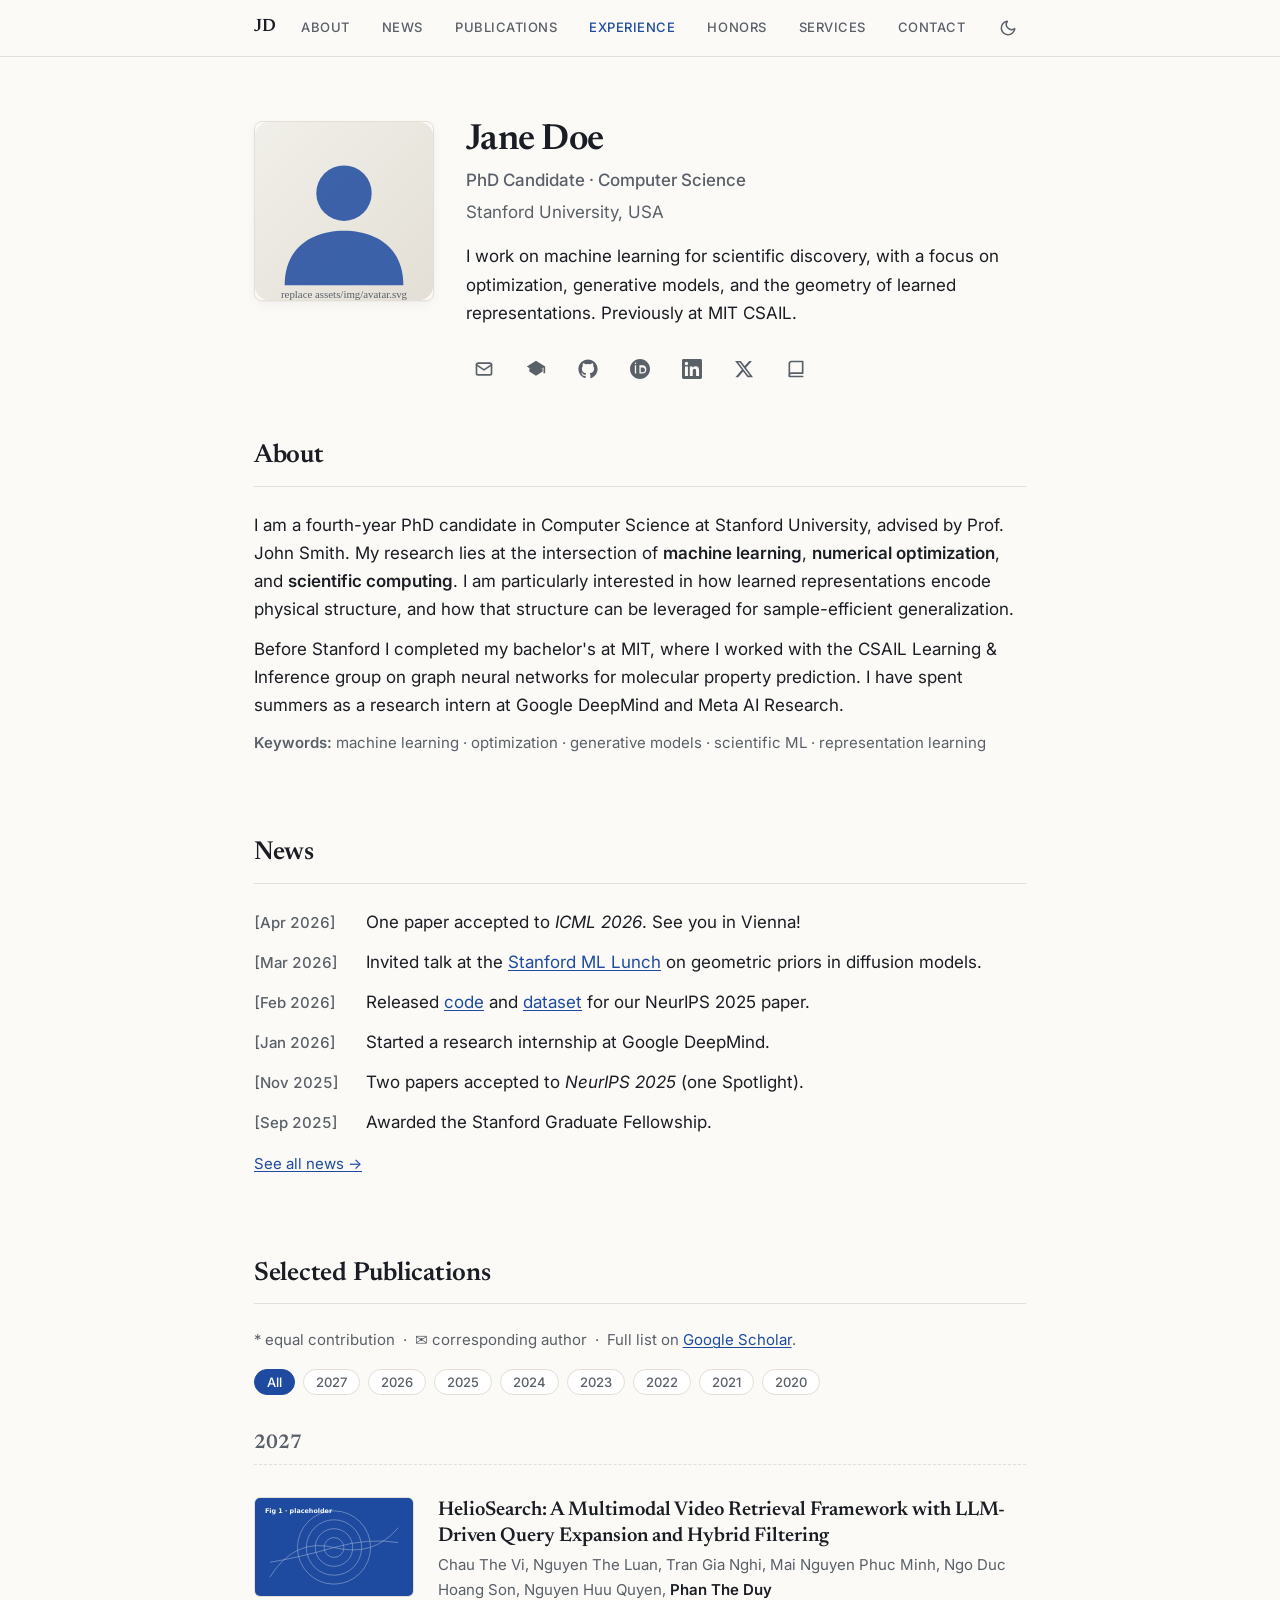
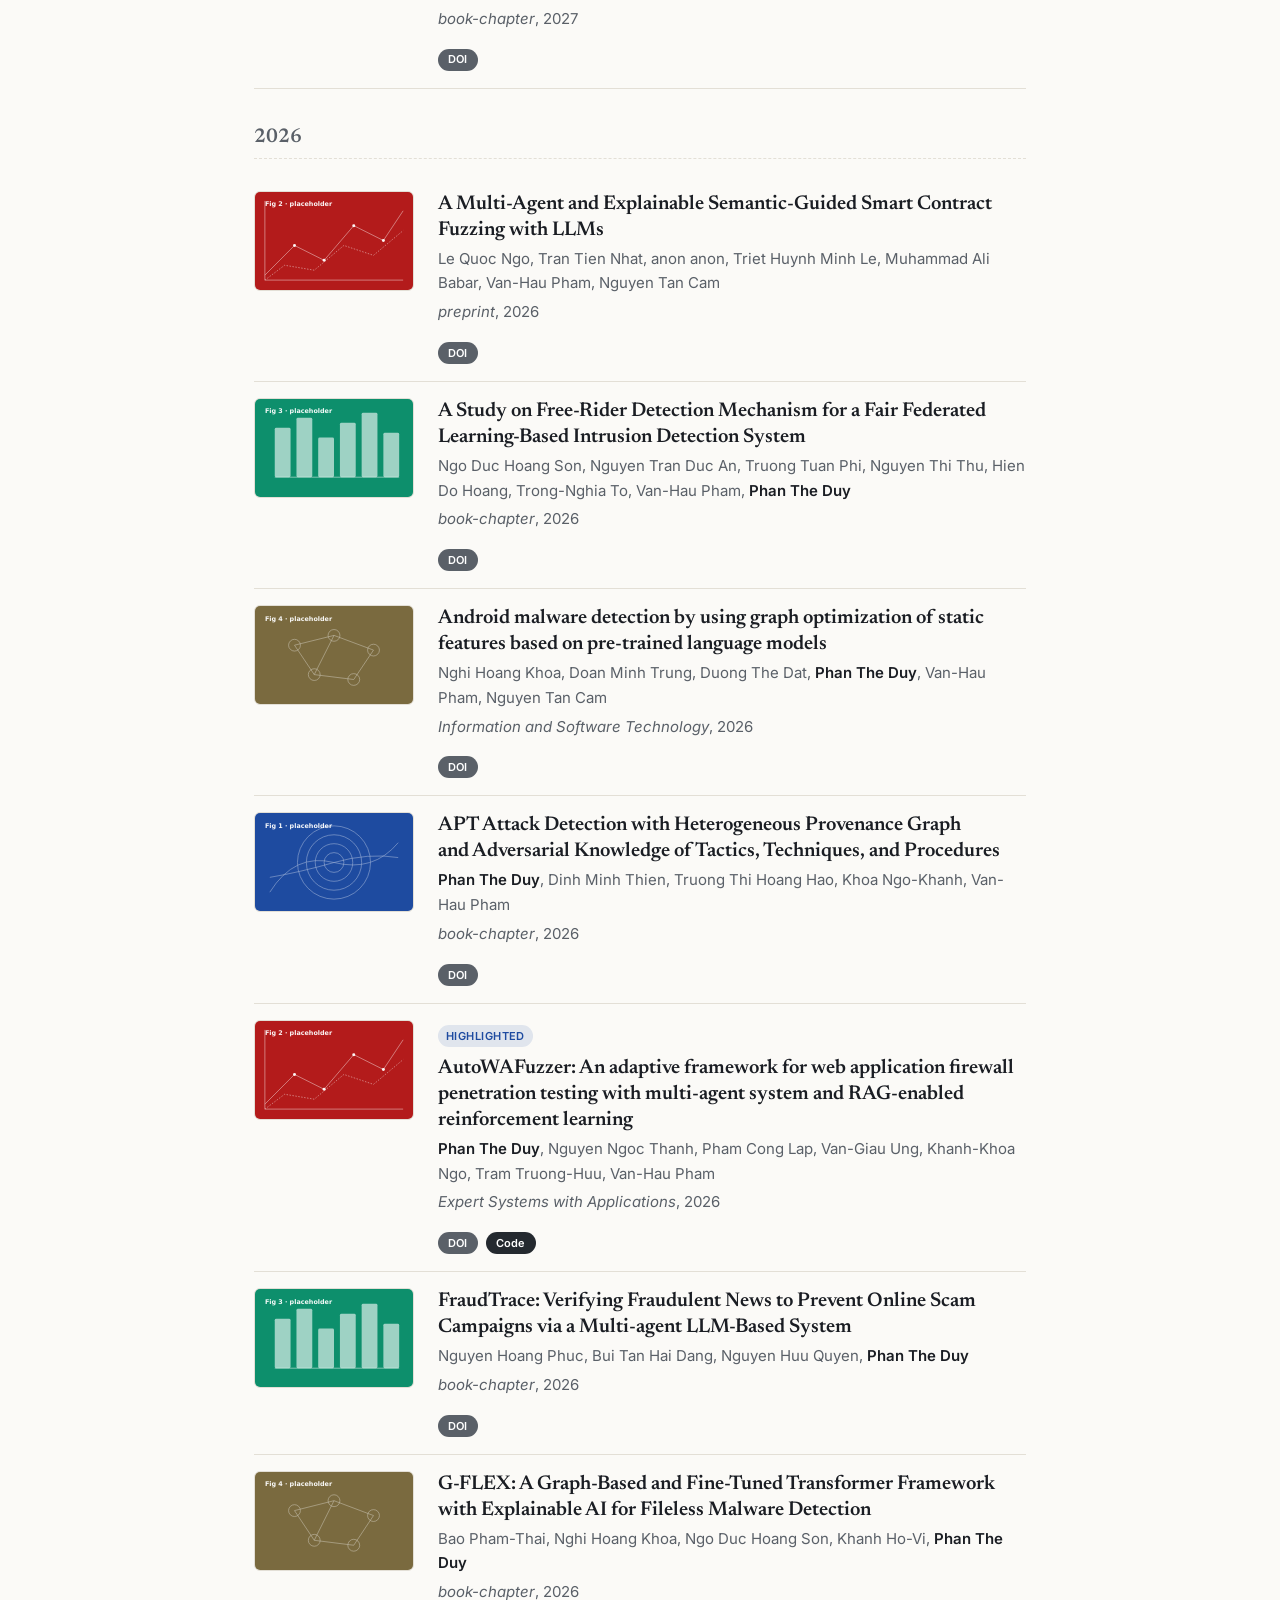
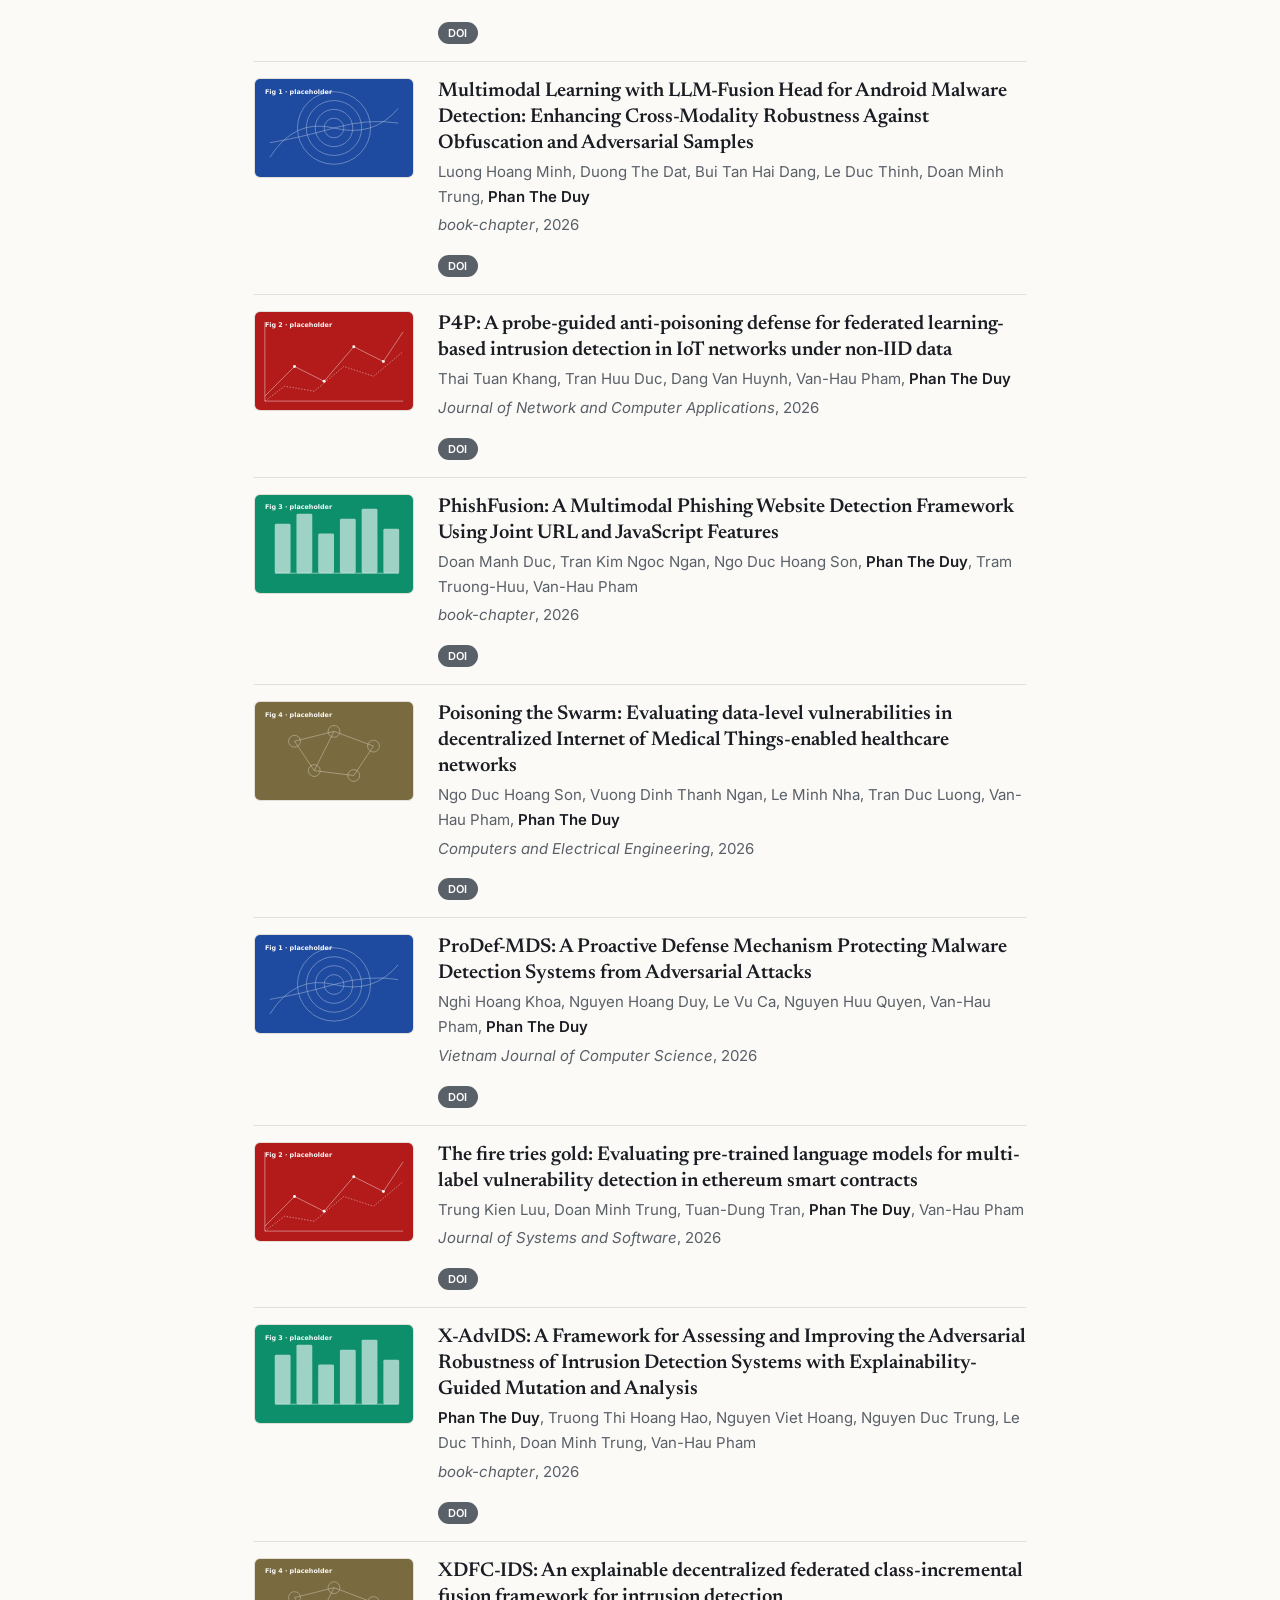
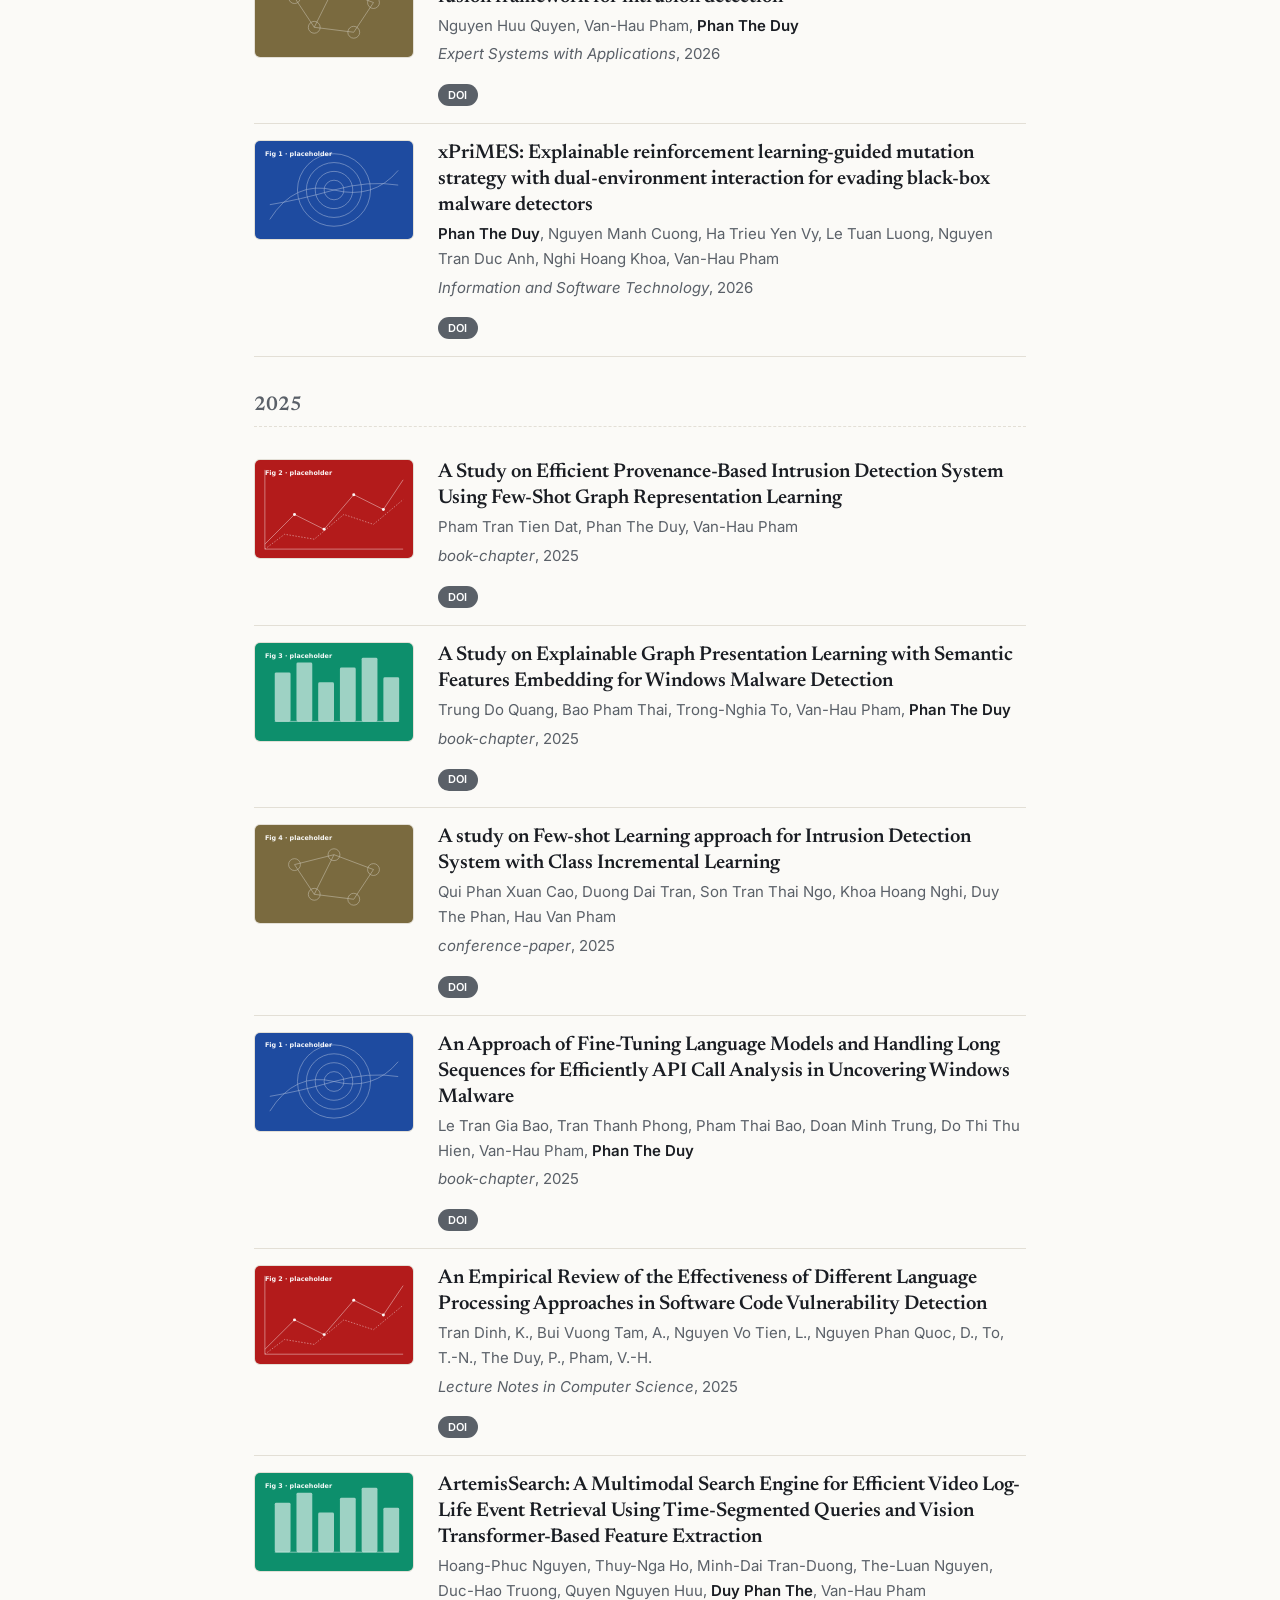
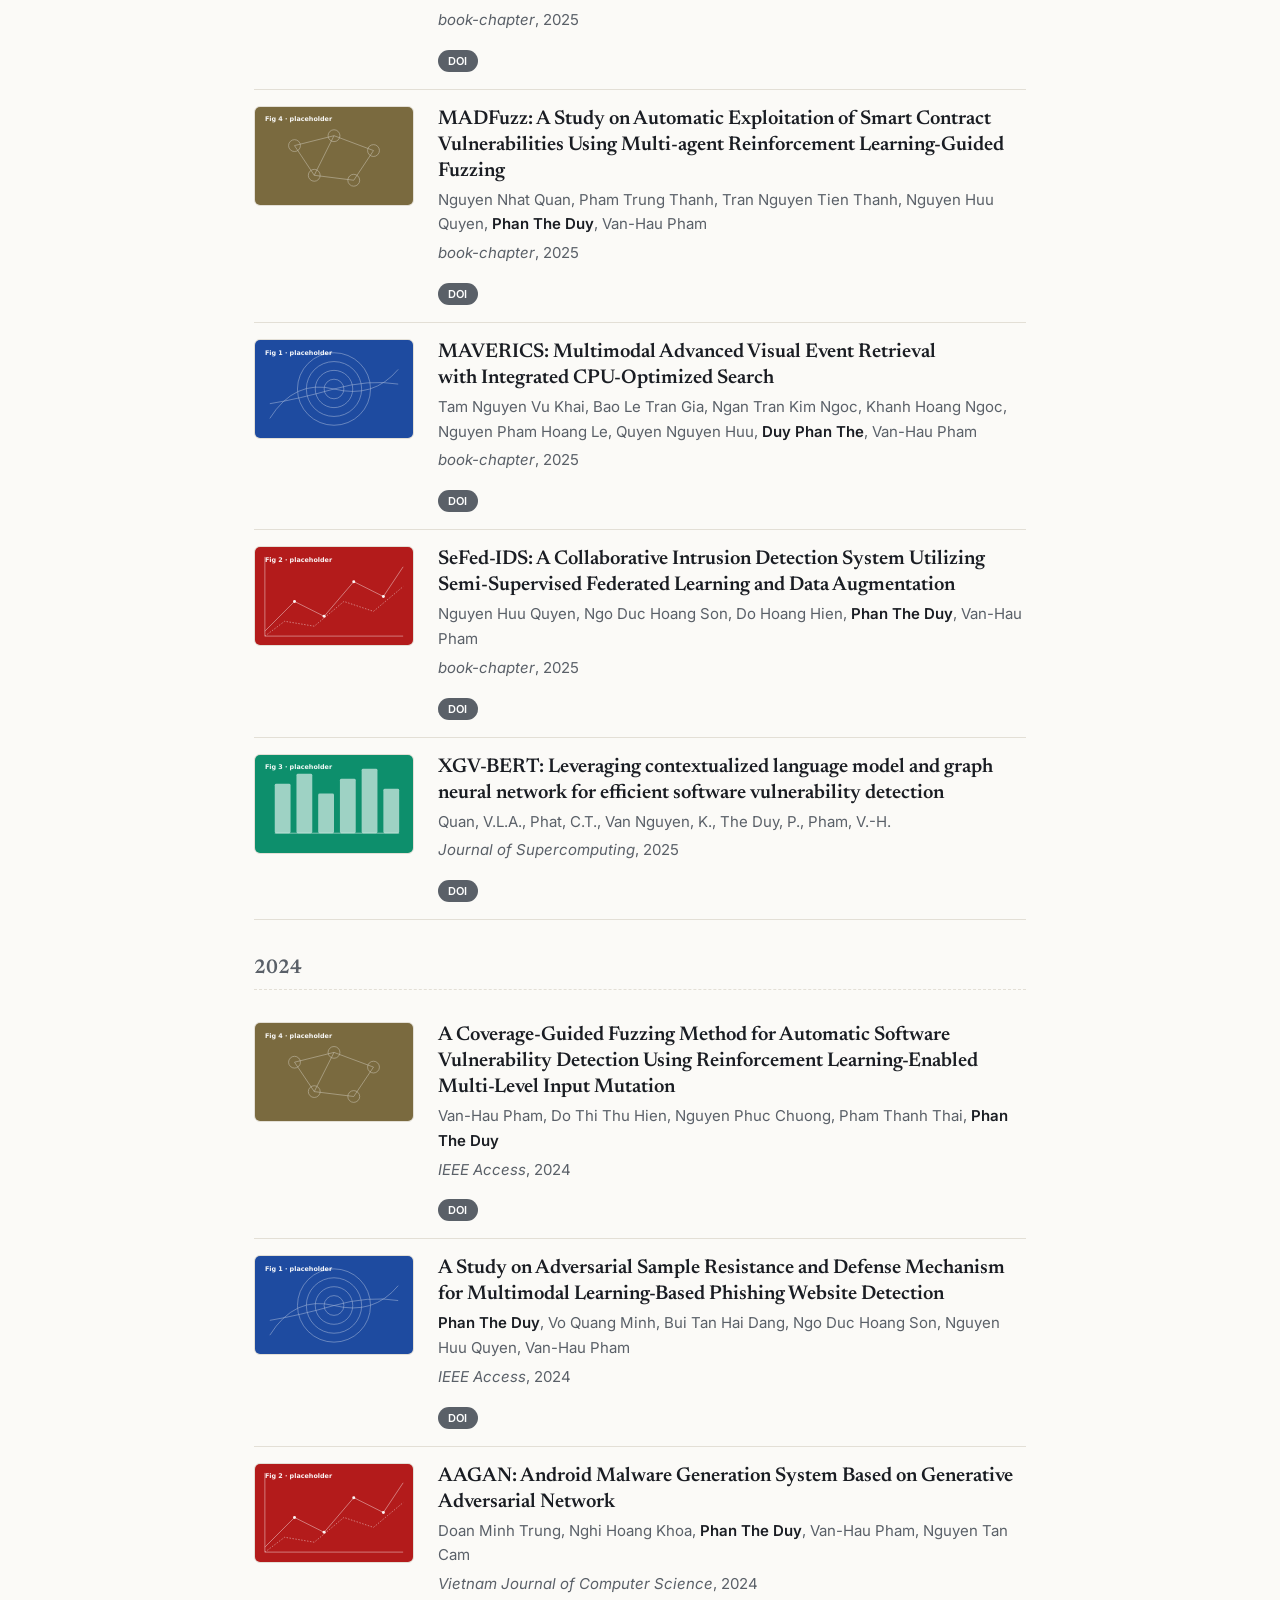
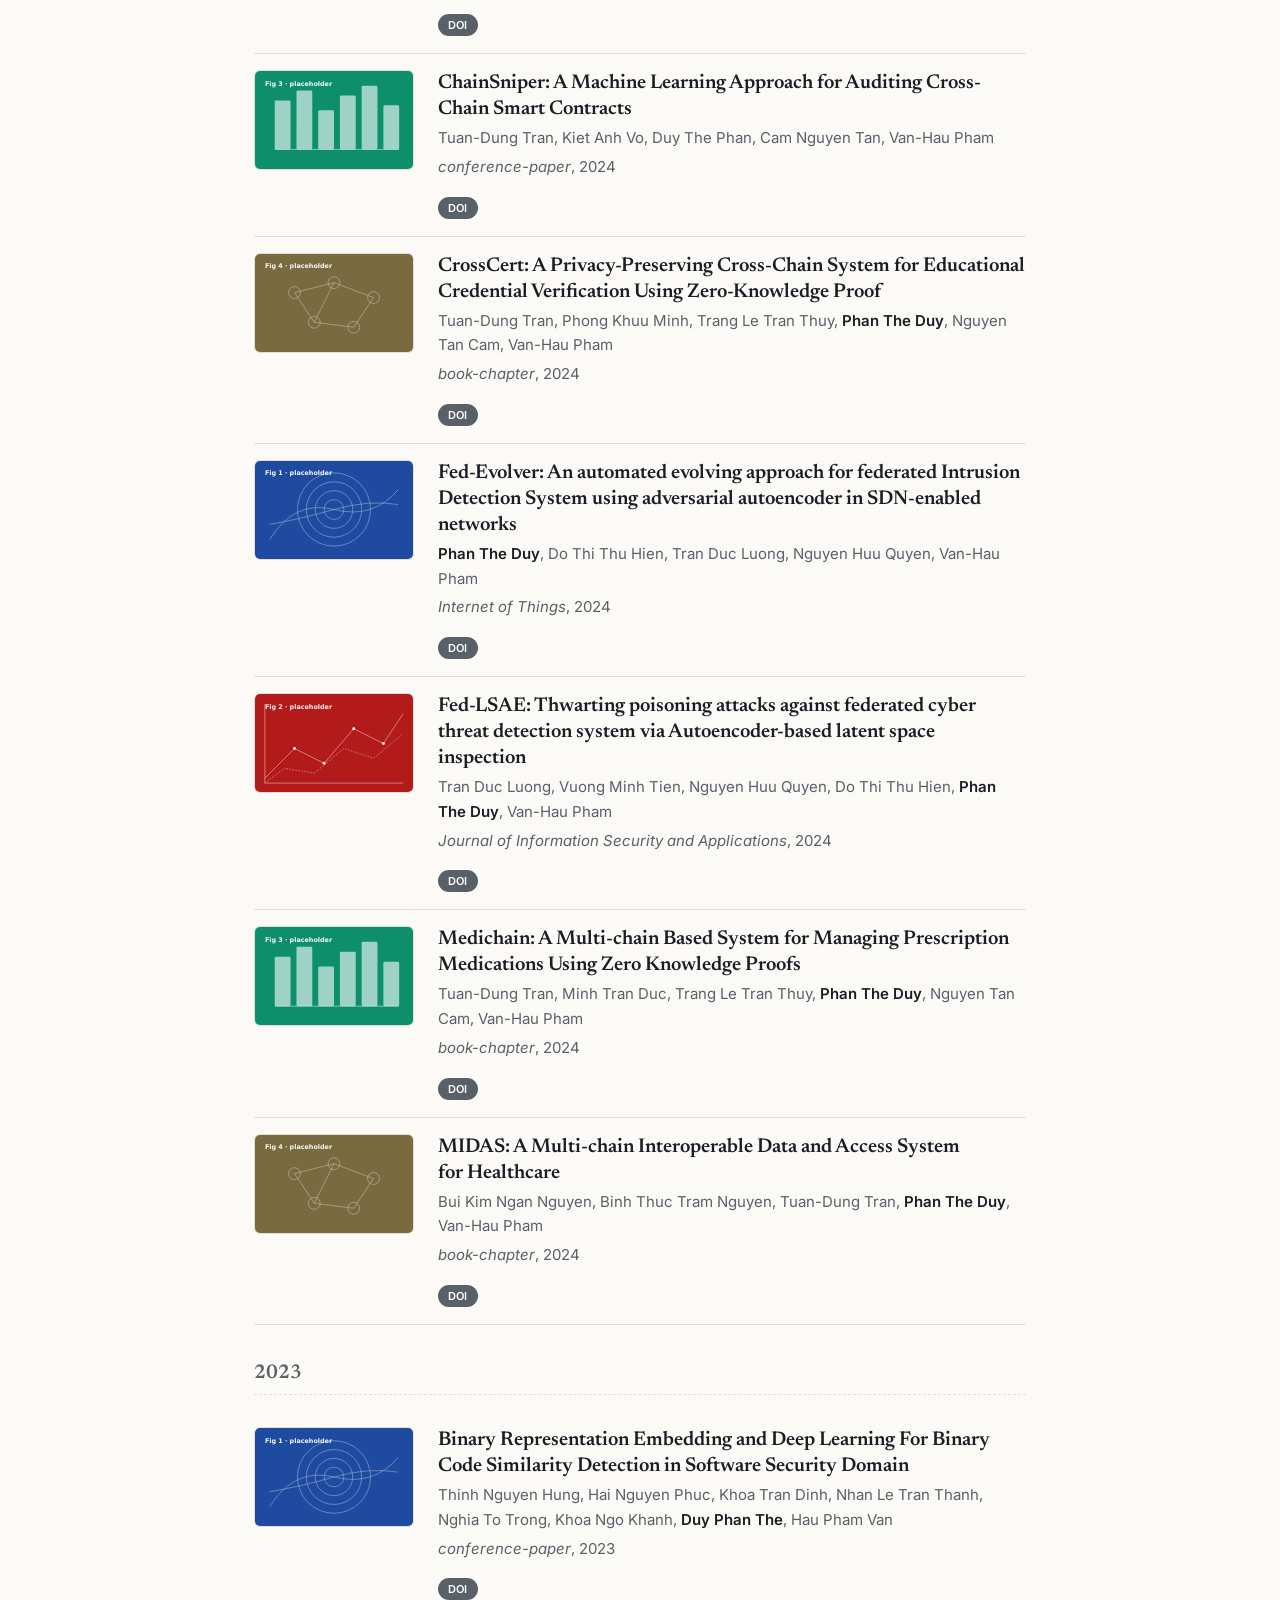
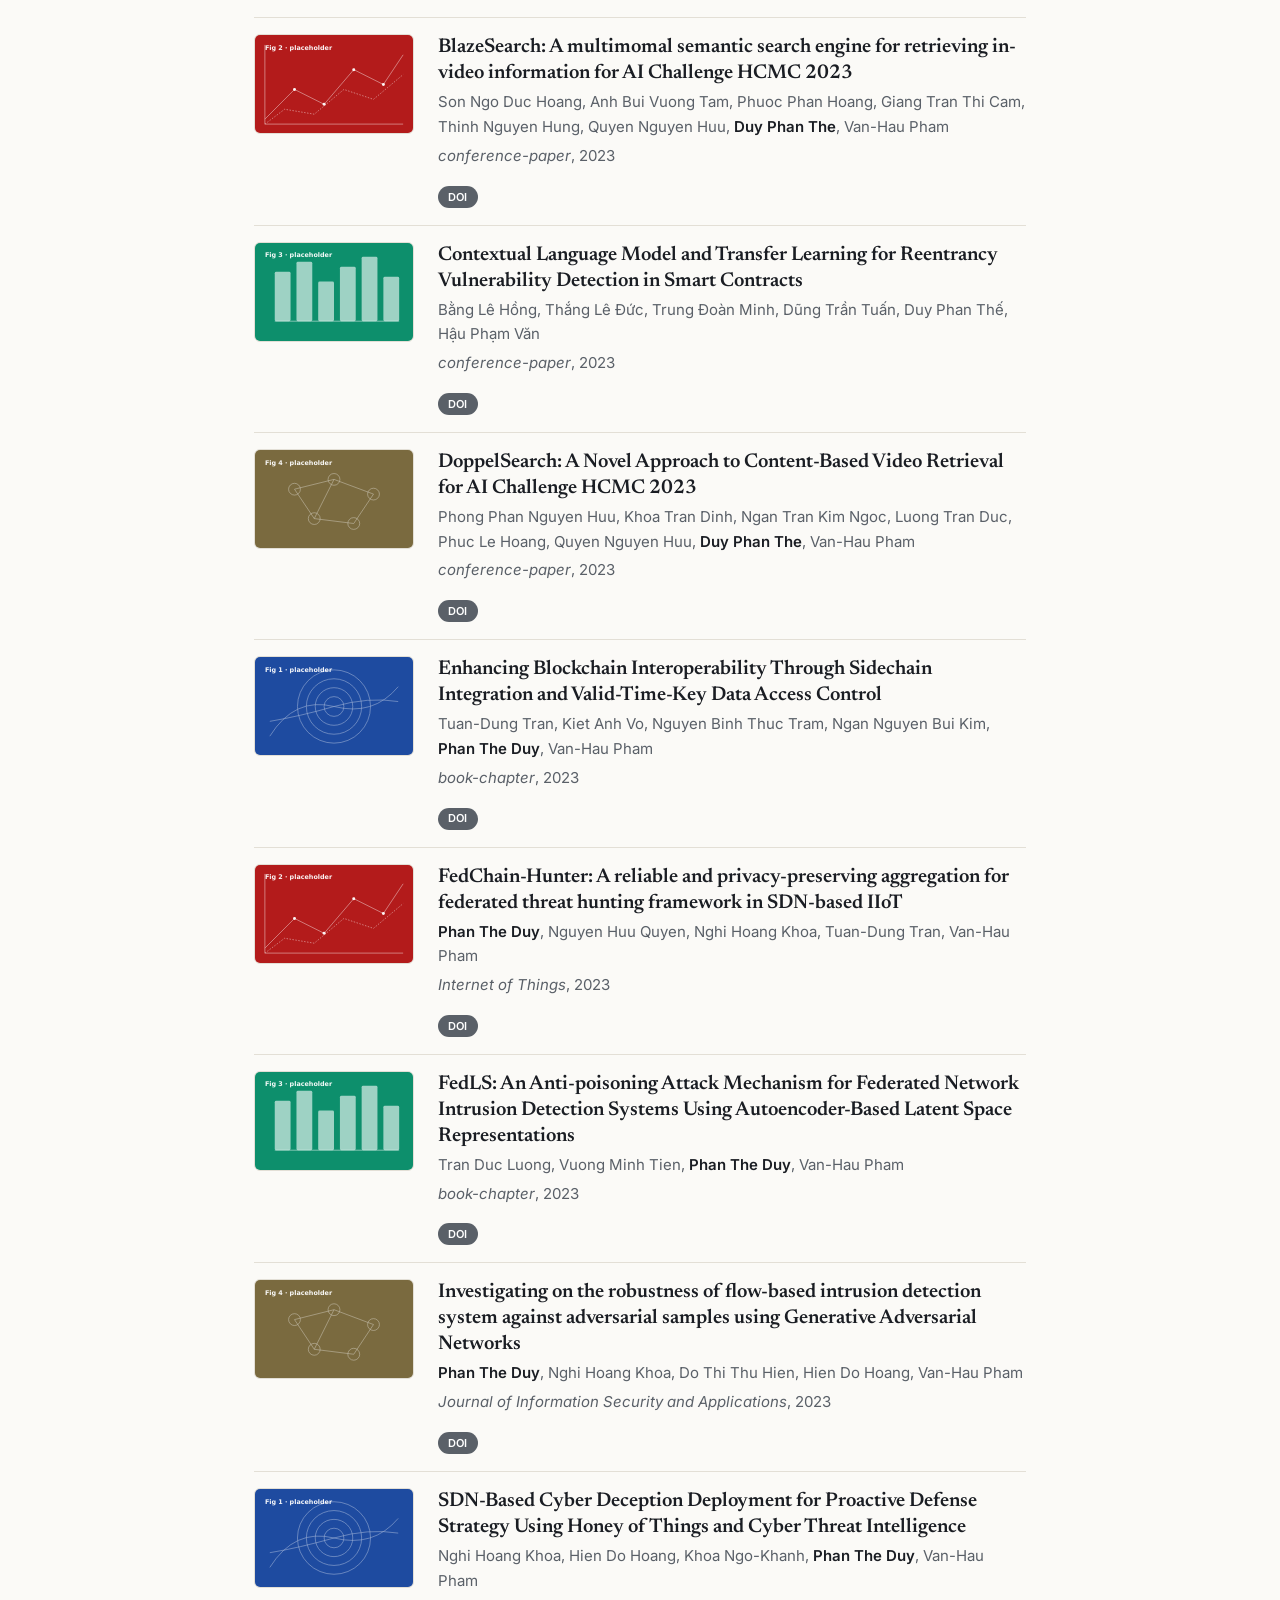
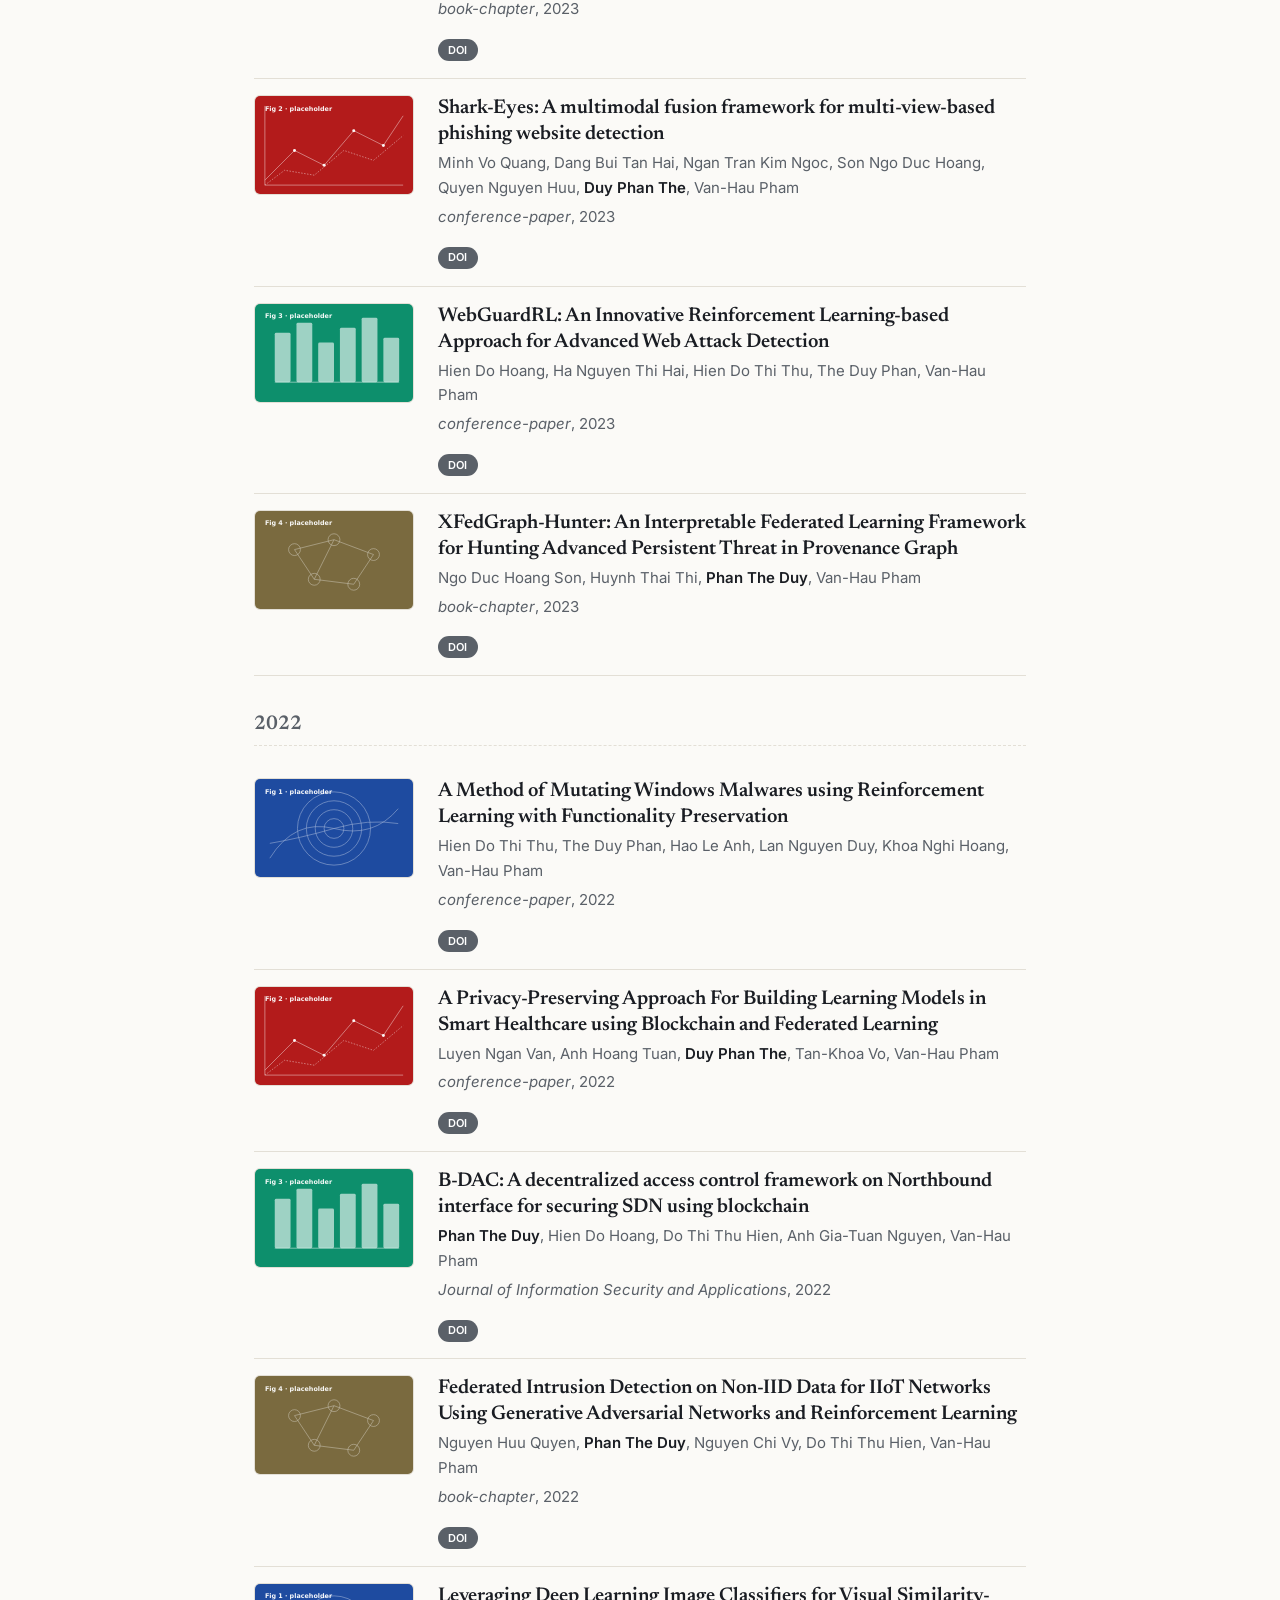
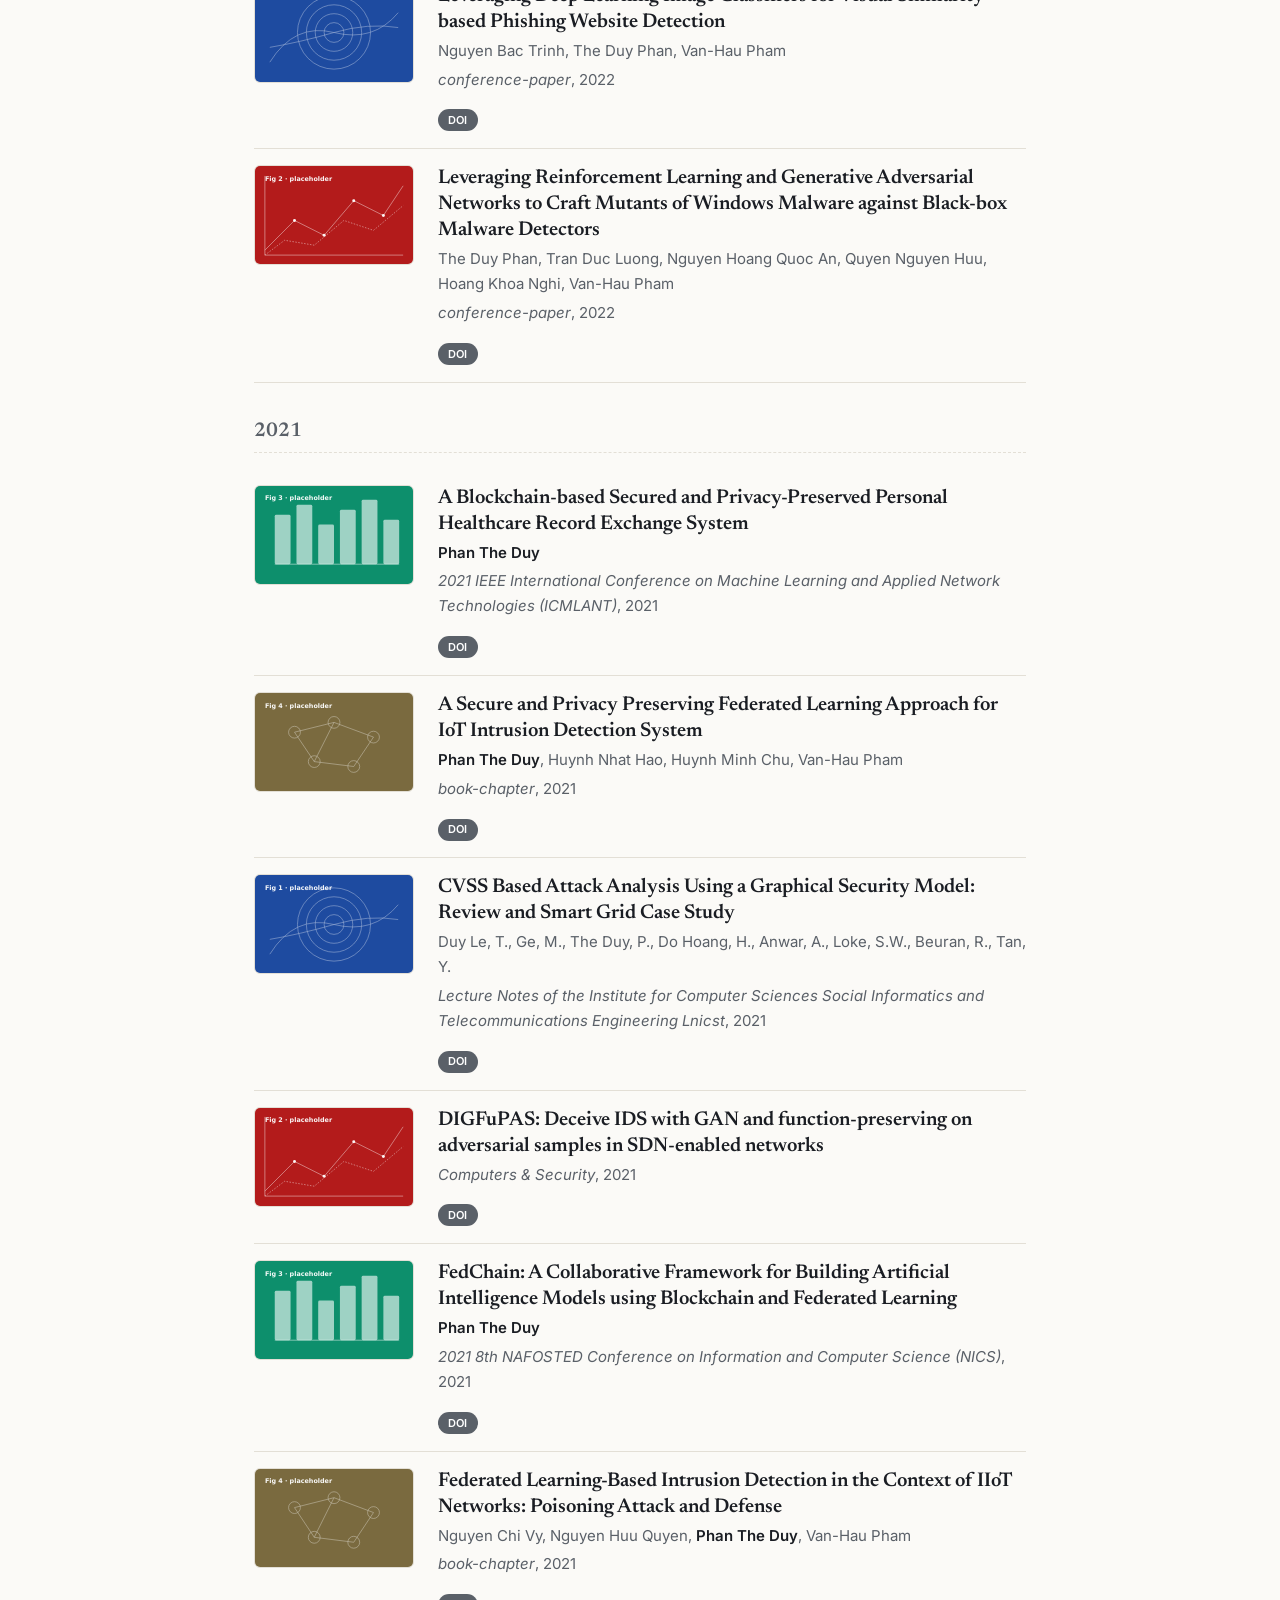
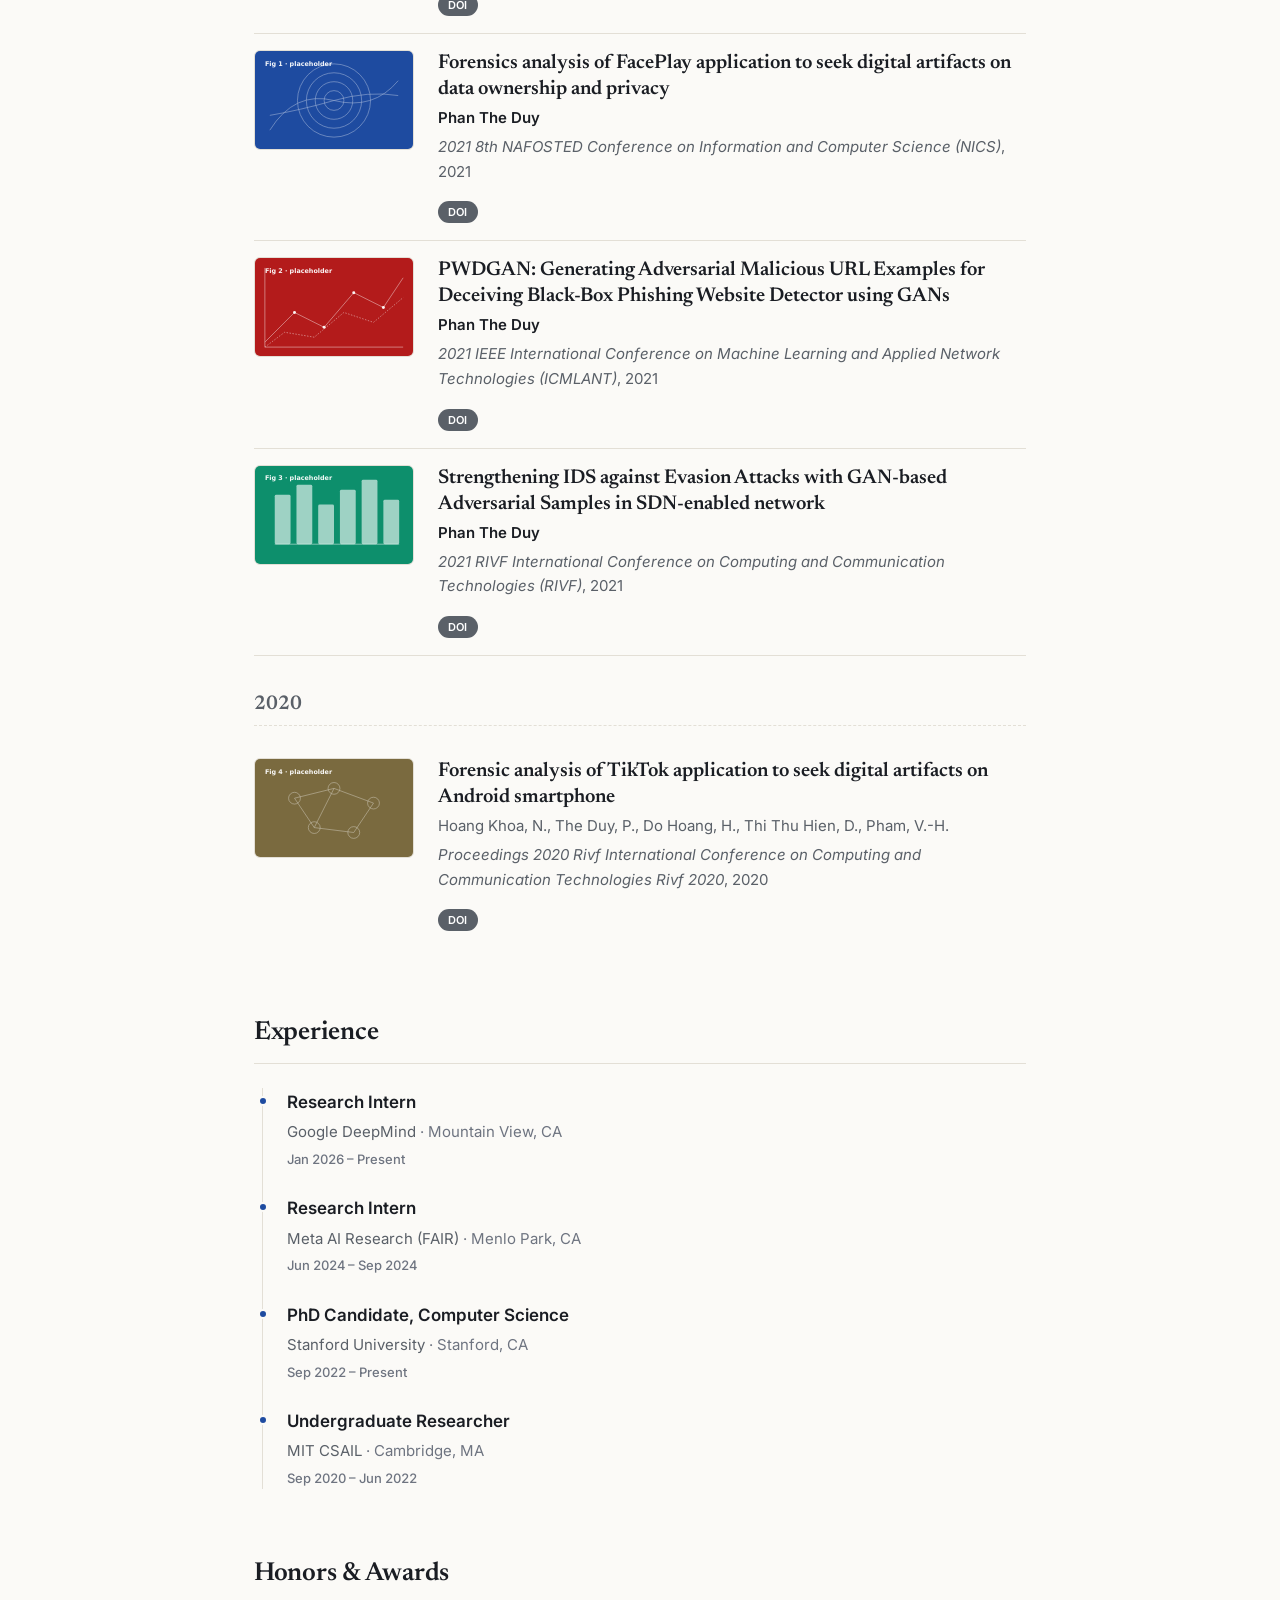
==== commit c6c212a6: "chore: sync publications from ORCID [skip ci]" ====
--- a/index.html
+++ b/index.html
@@ -193,6 +193,7 @@
 
       <div class="pub-filter" role="group" aria-label="Filter publications by year">
         <button class="pub-filter-btn is-active" type="button" data-year="all" aria-pressed="true">All</button>
+        <button class="pub-filter-btn" type="button" data-year="2027" aria-pressed="false">2027</button>
         <button class="pub-filter-btn" type="button" data-year="2026" aria-pressed="false">2026</button>
         <button class="pub-filter-btn" type="button" data-year="2025" aria-pressed="false">2025</button>
         <button class="pub-filter-btn" type="button" data-year="2024" aria-pressed="false">2024</button>
@@ -202,10 +203,24 @@
         <button class="pub-filter-btn" type="button" data-year="2020" aria-pressed="false">2020</button>
       </div>
 
+      <h3 class="pub-year" data-year="2027">2027</h3>
+
+      <article class="pub" data-year="2027">
+        <img class="pub-thumb" src="assets/img/pub-thumb-01.svg" alt="Thumbnail for: HelioSearch: A Multimodal Video Retrieval Framework with LLM-Driven Query Expansion and Hybrid Filtering" loading="lazy" />
+        <div class="pub-body">
+          <h4 class="pub-title">HelioSearch: A Multimodal Video Retrieval Framework with LLM-Driven Query Expansion and Hybrid Filtering</h4>
+          <p class="pub-authors">Chau The Vi, Nguyen The Luan, Tran Gia Nghi, Mai Nguyen Phuc Minh, Ngo Duc Hoang Son, Nguyen Huu Quyen, <strong>Phan The Duy</strong></p>
+          <p class="pub-venue"><em>book-chapter</em>, 2027</p>
+          <ul class="badge-row" aria-label="Paper links">
+            <li><a class="badge badge-pdf" href="https://doi.org/10.1007/978-981-92-2584-2_11" target="_blank" rel="noopener">DOI</a></li>
+          </ul>
+        </div>
+      </article>
+
       <h3 class="pub-year" data-year="2026">2026</h3>
 
       <article class="pub" data-year="2026">
-        <img class="pub-thumb" src="assets/img/pub-thumb-01.svg" alt="Thumbnail for: A Multi-Agent and Explainable Semantic-Guided Smart Contract Fuzzing with LLMs" loading="lazy" />
+        <img class="pub-thumb" src="assets/img/pub-thumb-02.svg" alt="Thumbnail for: A Multi-Agent and Explainable Semantic-Guided Smart Contract Fuzzing with LLMs" loading="lazy" />
         <div class="pub-body">
           <h4 class="pub-title">A Multi-Agent and Explainable Semantic-Guided Smart Contract Fuzzing with LLMs</h4>
           <p class="pub-authors">Le Quoc Ngo, Tran Tien Nhat, anon anon, Triet Huynh Minh Le, Muhammad Ali Babar, Van-Hau Pham, Nguyen Tan Cam</p>
@@ -217,7 +232,7 @@
       </article>
 
       <article class="pub" data-year="2026">
-        <img class="pub-thumb" src="assets/img/pub-thumb-02.svg" alt="Thumbnail for: A Study on Free-Rider Detection Mechanism for a Fair Federated Learning-Based Intrusion Detection System" loading="lazy" />
+        <img class="pub-thumb" src="assets/img/pub-thumb-03.svg" alt="Thumbnail for: A Study on Free-Rider Detection Mechanism for a Fair Federated Learning-Based Intrusion Detection System" loading="lazy" />
         <div class="pub-body">
           <h4 class="pub-title">A Study on Free-Rider Detection Mechanism for a Fair Federated Learning-Based Intrusion Detection System</h4>
           <p class="pub-authors">Ngo Duc Hoang Son, Nguyen Tran Duc An, Truong Tuan Phi, Nguyen Thi Thu, Hien Do Hoang, Trong-Nghia To, Van-Hau Pham, <strong>Phan The Duy</strong></p>
@@ -229,7 +244,7 @@
       </article>
 
       <article class="pub" data-year="2026">
-        <img class="pub-thumb" src="assets/img/pub-thumb-03.svg" alt="Thumbnail for: Android malware detection by using graph optimization of static features based on pre-trained language models" loading="lazy" />
+        <img class="pub-thumb" src="assets/img/pub-thumb-04.svg" alt="Thumbnail for: Android malware detection by using graph optimization of static features based on pre-trained language models" loading="lazy" />
         <div class="pub-body">
           <h4 class="pub-title">Android malware detection by using graph optimization of static features based on pre-trained language models</h4>
           <p class="pub-authors">Nghi Hoang Khoa, Doan Minh Trung, Duong The Dat, <strong>Phan The Duy</strong>, Van-Hau Pham, Nguyen Tan Cam</p>
@@ -241,7 +256,7 @@
       </article>
 
       <article class="pub" data-year="2026">
-        <img class="pub-thumb" src="assets/img/pub-thumb-04.svg" alt="Thumbnail for: APT Attack Detection with Heterogeneous Provenance Graph and Adversarial Knowledge of Tactics, Techniques, and Procedures" loading="lazy" />
+        <img class="pub-thumb" src="assets/img/pub-thumb-01.svg" alt="Thumbnail for: APT Attack Detection with Heterogeneous Provenance Graph and Adversarial Knowledge of Tactics, Techniques, and Procedures" loading="lazy" />
         <div class="pub-body">
           <h4 class="pub-title">APT Attack Detection with Heterogeneous Provenance Graph and Adversarial Knowledge of Tactics, Techniques, and Procedures</h4>
           <p class="pub-authors"><strong>Phan The Duy</strong>, Dinh Minh Thien, Truong Thi Hoang Hao, Khoa Ngo-Khanh, Van-Hau Pham</p>
@@ -253,7 +268,7 @@
       </article>
 
       <article class="pub" data-year="2026">
-        <img class="pub-thumb" src="assets/img/pub-thumb-01.svg" alt="Thumbnail for: AutoWAFuzzer: An adaptive framework for web application firewall penetration testing with multi-agent system and RAG-enabled reinforcement learning" loading="lazy" />
+        <img class="pub-thumb" src="assets/img/pub-thumb-02.svg" alt="Thumbnail for: AutoWAFuzzer: An adaptive framework for web application firewall penetration testing with multi-agent system and RAG-enabled reinforcement learning" loading="lazy" />
         <div class="pub-body">
           <span class="pub-badge-flag">Highlighted</span>
           <h4 class="pub-title">AutoWAFuzzer: An adaptive framework for web application firewall penetration testing with multi-agent system and RAG-enabled reinforcement learning</h4>
@@ -267,7 +282,7 @@
       </article>
 
       <article class="pub" data-year="2026">
-        <img class="pub-thumb" src="assets/img/pub-thumb-02.svg" alt="Thumbnail for: FraudTrace: Verifying Fraudulent News to Prevent Online Scam Campaigns via a Multi-agent LLM-Based System" loading="lazy" />
+        <img class="pub-thumb" src="assets/img/pub-thumb-03.svg" alt="Thumbnail for: FraudTrace: Verifying Fraudulent News to Prevent Online Scam Campaigns via a Multi-agent LLM-Based System" loading="lazy" />
         <div class="pub-body">
           <h4 class="pub-title">FraudTrace: Verifying Fraudulent News to Prevent Online Scam Campaigns via a Multi-agent LLM-Based System</h4>
           <p class="pub-authors">Nguyen Hoang Phuc, Bui Tan Hai Dang, Nguyen Huu Quyen, <strong>Phan The Duy</strong></p>
@@ -279,7 +294,7 @@
       </article>
 
       <article class="pub" data-year="2026">
-        <img class="pub-thumb" src="assets/img/pub-thumb-03.svg" alt="Thumbnail for: G-FLEX: A Graph-Based and Fine-Tuned Transformer Framework with Explainable AI for Fileless Malware Detection" loading="lazy" />
+        <img class="pub-thumb" src="assets/img/pub-thumb-04.svg" alt="Thumbnail for: G-FLEX: A Graph-Based and Fine-Tuned Transformer Framework with Explainable AI for Fileless Malware Detection" loading="lazy" />
         <div class="pub-body">
           <h4 class="pub-title">G-FLEX: A Graph-Based and Fine-Tuned Transformer Framework with Explainable AI for Fileless Malware Detection</h4>
           <p class="pub-authors">Bao Pham-Thai, Nghi Hoang Khoa, Ngo Duc Hoang Son, Khanh Ho-Vi, <strong>Phan The Duy</strong></p>
@@ -291,7 +306,7 @@
       </article>
 
       <article class="pub" data-year="2026">
-        <img class="pub-thumb" src="assets/img/pub-thumb-04.svg" alt="Thumbnail for: Multimodal Learning with LLM-Fusion Head for Android Malware Detection: Enhancing Cross-Modality Robustness Against Obfuscation and Adversarial Samples" loading="lazy" />
+        <img class="pub-thumb" src="assets/img/pub-thumb-01.svg" alt="Thumbnail for: Multimodal Learning with LLM-Fusion Head for Android Malware Detection: Enhancing Cross-Modality Robustness Against Obfuscation and Adversarial Samples" loading="lazy" />
         <div class="pub-body">
           <h4 class="pub-title">Multimodal Learning with LLM-Fusion Head for Android Malware Detection: Enhancing Cross-Modality Robustness Against Obfuscation and Adversarial Samples</h4>
           <p class="pub-authors">Luong Hoang Minh, Duong The Dat, Bui Tan Hai Dang, Le Duc Thinh, Doan Minh Trung, <strong>Phan The Duy</strong></p>
@@ -303,7 +318,7 @@
       </article>
 
       <article class="pub" data-year="2026">
-        <img class="pub-thumb" src="assets/img/pub-thumb-01.svg" alt="Thumbnail for: P4P: A probe-guided anti-poisoning defense for federated learning-based intrusion detection in IoT networks under non-IID data" loading="lazy" />
+        <img class="pub-thumb" src="assets/img/pub-thumb-02.svg" alt="Thumbnail for: P4P: A probe-guided anti-poisoning defense for federated learning-based intrusion detection in IoT networks under non-IID data" loading="lazy" />
         <div class="pub-body">
           <h4 class="pub-title">P4P: A probe-guided anti-poisoning defense for federated learning-based intrusion detection in IoT networks under non-IID data</h4>
           <p class="pub-authors">Thai Tuan Khang, Tran Huu Duc, Dang Van Huynh, Van-Hau Pham, <strong>Phan The Duy</strong></p>
@@ -315,7 +330,7 @@
       </article>
 
       <article class="pub" data-year="2026">
-        <img class="pub-thumb" src="assets/img/pub-thumb-02.svg" alt="Thumbnail for: PhishFusion: A Multimodal Phishing Website Detection Framework Using Joint URL and JavaScript Features" loading="lazy" />
+        <img class="pub-thumb" src="assets/img/pub-thumb-03.svg" alt="Thumbnail for: PhishFusion: A Multimodal Phishing Website Detection Framework Using Joint URL and JavaScript Features" loading="lazy" />
         <div class="pub-body">
           <h4 class="pub-title">PhishFusion: A Multimodal Phishing Website Detection Framework Using Joint URL and JavaScript Features</h4>
           <p class="pub-authors">Doan Manh Duc, Tran Kim Ngoc Ngan, Ngo Duc Hoang Son, <strong>Phan The Duy</strong>, Tram Truong-Huu, Van-Hau Pham</p>
@@ -327,7 +342,7 @@
       </article>
 
       <article class="pub" data-year="2026">
-        <img class="pub-thumb" src="assets/img/pub-thumb-03.svg" alt="Thumbnail for: Poisoning the Swarm: Evaluating data-level vulnerabilities in decentralized Internet of Medical Things-enabled healthcare networks" loading="lazy" />
+        <img class="pub-thumb" src="assets/img/pub-thumb-04.svg" alt="Thumbnail for: Poisoning the Swarm: Evaluating data-level vulnerabilities in decentralized Internet of Medical Things-enabled healthcare networks" loading="lazy" />
         <div class="pub-body">
           <h4 class="pub-title">Poisoning the Swarm: Evaluating data-level vulnerabilities in decentralized Internet of Medical Things-enabled healthcare networks</h4>
           <p class="pub-authors">Ngo Duc Hoang Son, Vuong Dinh Thanh Ngan, Le Minh Nha, Tran Duc Luong, Van-Hau Pham, <strong>Phan The Duy</strong></p>
@@ -339,7 +354,7 @@
       </article>
 
       <article class="pub" data-year="2026">
-        <img class="pub-thumb" src="assets/img/pub-thumb-04.svg" alt="Thumbnail for: ProDef-MDS: A Proactive Defense Mechanism Protecting Malware Detection Systems from Adversarial Attacks" loading="lazy" />
+        <img class="pub-thumb" src="assets/img/pub-thumb-01.svg" alt="Thumbnail for: ProDef-MDS: A Proactive Defense Mechanism Protecting Malware Detection Systems from Adversarial Attacks" loading="lazy" />
         <div class="pub-body">
           <h4 class="pub-title">ProDef-MDS: A Proactive Defense Mechanism Protecting Malware Detection Systems from Adversarial Attacks</h4>
           <p class="pub-authors">Nghi Hoang Khoa, Nguyen Hoang Duy, Le Vu Ca, Nguyen Huu Quyen, Van-Hau Pham, <strong>Phan The Duy</strong></p>
@@ -351,7 +366,7 @@
       </article>
 
       <article class="pub" data-year="2026">
-        <img class="pub-thumb" src="assets/img/pub-thumb-01.svg" alt="Thumbnail for: The fire tries gold: Evaluating pre-trained language models for multi-label vulnerability detection in ethereum smart contracts" loading="lazy" />
+        <img class="pub-thumb" src="assets/img/pub-thumb-02.svg" alt="Thumbnail for: The fire tries gold: Evaluating pre-trained language models for multi-label vulnerability detection in ethereum smart contracts" loading="lazy" />
         <div class="pub-body">
           <h4 class="pub-title">The fire tries gold: Evaluating pre-trained language models for multi-label vulnerability detection in ethereum smart contracts</h4>
           <p class="pub-authors">Trung Kien Luu, Doan Minh Trung, Tuan-Dung Tran, <strong>Phan The Duy</strong>, Van-Hau Pham</p>
@@ -363,7 +378,7 @@
       </article>
 
       <article class="pub" data-year="2026">
-        <img class="pub-thumb" src="assets/img/pub-thumb-02.svg" alt="Thumbnail for: X-AdvIDS: A Framework for Assessing and Improving the Adversarial Robustness of Intrusion Detection Systems with Explainability-Guided Mutation and Analysis" loading="lazy" />
+        <img class="pub-thumb" src="assets/img/pub-thumb-03.svg" alt="Thumbnail for: X-AdvIDS: A Framework for Assessing and Improving the Adversarial Robustness of Intrusion Detection Systems with Explainability-Guided Mutation and Analysis" loading="lazy" />
         <div class="pub-body">
           <h4 class="pub-title">X-AdvIDS: A Framework for Assessing and Improving the Adversarial Robustness of Intrusion Detection Systems with Explainability-Guided Mutation and Analysis</h4>
           <p class="pub-authors"><strong>Phan The Duy</strong>, Truong Thi Hoang Hao, Nguyen Viet Hoang, Nguyen Duc Trung, Le Duc Thinh, Doan Minh Trung, Van-Hau Pham</p>
@@ -375,7 +390,7 @@
       </article>
 
       <article class="pub" data-year="2026">
-        <img class="pub-thumb" src="assets/img/pub-thumb-03.svg" alt="Thumbnail for: XDFC-IDS: An explainable decentralized federated class-incremental fusion framework for intrusion detection" loading="lazy" />
+        <img class="pub-thumb" src="assets/img/pub-thumb-04.svg" alt="Thumbnail for: XDFC-IDS: An explainable decentralized federated class-incremental fusion framework for intrusion detection" loading="lazy" />
         <div class="pub-body">
           <h4 class="pub-title">XDFC-IDS: An explainable decentralized federated class-incremental fusion framework for intrusion detection</h4>
           <p class="pub-authors">Nguyen Huu Quyen, Van-Hau Pham, <strong>Phan The Duy</strong></p>
@@ -387,7 +402,7 @@
       </article>
 
       <article class="pub" data-year="2026">
-        <img class="pub-thumb" src="assets/img/pub-thumb-04.svg" alt="Thumbnail for: xPriMES: Explainable reinforcement learning-guided mutation strategy with dual-environment interaction for evading black-box malware detectors" loading="lazy" />
+        <img class="pub-thumb" src="assets/img/pub-thumb-01.svg" alt="Thumbnail for: xPriMES: Explainable reinforcement learning-guided mutation strategy with dual-environment interaction for evading black-box malware detectors" loading="lazy" />
         <div class="pub-body">
           <h4 class="pub-title">xPriMES: Explainable reinforcement learning-guided mutation strategy with dual-environment interaction for evading black-box malware detectors</h4>
           <p class="pub-authors"><strong>Phan The Duy</strong>, Nguyen Manh Cuong, Ha Trieu Yen Vy, Le Tuan Luong, Nguyen Tran Duc Anh, Nghi Hoang Khoa, Van-Hau Pham</p>
@@ -401,7 +416,7 @@
       <h3 class="pub-year" data-year="2025">2025</h3>
 
       <article class="pub" data-year="2025">
-        <img class="pub-thumb" src="assets/img/pub-thumb-01.svg" alt="Thumbnail for: A Study on Efficient Provenance-Based Intrusion Detection System Using Few-Shot Graph Representation Learning" loading="lazy" />
+        <img class="pub-thumb" src="assets/img/pub-thumb-02.svg" alt="Thumbnail for: A Study on Efficient Provenance-Based Intrusion Detection System Using Few-Shot Graph Representation Learning" loading="lazy" />
         <div class="pub-body">
           <h4 class="pub-title">A Study on Efficient Provenance-Based Intrusion Detection System Using Few-Shot Graph Representation Learning</h4>
           <p class="pub-authors">Pham Tran Tien Dat, Phan The Duy, Van-Hau Pham</p>
@@ -413,7 +428,7 @@
       </article>
 
       <article class="pub" data-year="2025">
-        <img class="pub-thumb" src="assets/img/pub-thumb-02.svg" alt="Thumbnail for: A Study on Explainable Graph Presentation Learning with Semantic Features Embedding for Windows Malware Detection" loading="lazy" />
+        <img class="pub-thumb" src="assets/img/pub-thumb-03.svg" alt="Thumbnail for: A Study on Explainable Graph Presentation Learning with Semantic Features Embedding for Windows Malware Detection" loading="lazy" />
         <div class="pub-body">
           <h4 class="pub-title">A Study on Explainable Graph Presentation Learning with Semantic Features Embedding for Windows Malware Detection</h4>
           <p class="pub-authors">Trung Do Quang, Bao Pham Thai, Trong-Nghia To, Van-Hau Pham, <strong>Phan The Duy</strong></p>
@@ -425,7 +440,7 @@
       </article>
 
       <article class="pub" data-year="2025">
-        <img class="pub-thumb" src="assets/img/pub-thumb-03.svg" alt="Thumbnail for: A study on Few-shot Learning approach for Intrusion Detection System with Class Incremental Learning" loading="lazy" />
+        <img class="pub-thumb" src="assets/img/pub-thumb-04.svg" alt="Thumbnail for: A study on Few-shot Learning approach for Intrusion Detection System with Class Incremental Learning" loading="lazy" />
         <div class="pub-body">
           <h4 class="pub-title">A study on Few-shot Learning approach for Intrusion Detection System with Class Incremental Learning</h4>
           <p class="pub-authors">Qui Phan Xuan Cao, Duong Dai Tran, Son Tran Thai Ngo, Khoa Hoang Nghi, Duy The Phan, Hau Van Pham</p>
@@ -437,7 +452,7 @@
       </article>
 
       <article class="pub" data-year="2025">
-        <img class="pub-thumb" src="assets/img/pub-thumb-04.svg" alt="Thumbnail for: An Approach of Fine-Tuning Language Models and Handling Long Sequences for Efficiently API Call Analysis in Uncovering Windows Malware" loading="lazy" />
+        <img class="pub-thumb" src="assets/img/pub-thumb-01.svg" alt="Thumbnail for: An Approach of Fine-Tuning Language Models and Handling Long Sequences for Efficiently API Call Analysis in Uncovering Windows Malware" loading="lazy" />
         <div class="pub-body">
           <h4 class="pub-title">An Approach of Fine-Tuning Language Models and Handling Long Sequences for Efficiently API Call Analysis in Uncovering Windows Malware</h4>
           <p class="pub-authors">Le Tran Gia Bao, Tran Thanh Phong, Pham Thai Bao, Doan Minh Trung, Do Thi Thu Hien, Van-Hau Pham, <strong>Phan The Duy</strong></p>
@@ -449,7 +464,7 @@
       </article>
 
       <article class="pub" data-year="2025">
-        <img class="pub-thumb" src="assets/img/pub-thumb-01.svg" alt="Thumbnail for: An Empirical Review of the Effectiveness of Different Language Processing Approaches in Software Code Vulnerability Detection" loading="lazy" />
+        <img class="pub-thumb" src="assets/img/pub-thumb-02.svg" alt="Thumbnail for: An Empirical Review of the Effectiveness of Different Language Processing Approaches in Software Code Vulnerability Detection" loading="lazy" />
         <div class="pub-body">
           <h4 class="pub-title">An Empirical Review of the Effectiveness of Different Language Processing Approaches in Software Code Vulnerability Detection</h4>
           <p class="pub-authors">Tran Dinh, K., Bui Vuong Tam, A., Nguyen Vo Tien, L., Nguyen Phan Quoc, D., To, T.-N., The Duy, P., Pham, V.-H.</p>
@@ -461,7 +476,7 @@
       </article>
 
       <article class="pub" data-year="2025">
-        <img class="pub-thumb" src="assets/img/pub-thumb-02.svg" alt="Thumbnail for: ArtemisSearch: A Multimodal Search Engine for Efficient Video Log-Life Event Retrieval Using Time-Segmented Queries and Vision Transformer-Based Feature Extraction" loading="lazy" />
+        <img class="pub-thumb" src="assets/img/pub-thumb-03.svg" alt="Thumbnail for: ArtemisSearch: A Multimodal Search Engine for Efficient Video Log-Life Event Retrieval Using Time-Segmented Queries and Vision Transformer-Based Feature Extraction" loading="lazy" />
         <div class="pub-body">
           <h4 class="pub-title">ArtemisSearch: A Multimodal Search Engine for Efficient Video Log-Life Event Retrieval Using Time-Segmented Queries and Vision Transformer-Based Feature Extraction</h4>
           <p class="pub-authors">Hoang-Phuc Nguyen, Thuy-Nga Ho, Minh-Dai Tran-Duong, The-Luan Nguyen, Duc-Hao Truong, Quyen Nguyen Huu, <strong>Duy Phan The</strong>, Van-Hau Pham</p>
@@ -473,7 +488,7 @@
       </article>
 
       <article class="pub" data-year="2025">
-        <img class="pub-thumb" src="assets/img/pub-thumb-03.svg" alt="Thumbnail for: MADFuzz: A Study on Automatic Exploitation of Smart Contract Vulnerabilities Using Multi-agent Reinforcement Learning-Guided Fuzzing" loading="lazy" />
+        <img class="pub-thumb" src="assets/img/pub-thumb-04.svg" alt="Thumbnail for: MADFuzz: A Study on Automatic Exploitation of Smart Contract Vulnerabilities Using Multi-agent Reinforcement Learning-Guided Fuzzing" loading="lazy" />
         <div class="pub-body">
           <h4 class="pub-title">MADFuzz: A Study on Automatic Exploitation of Smart Contract Vulnerabilities Using Multi-agent Reinforcement Learning-Guided Fuzzing</h4>
           <p class="pub-authors">Nguyen Nhat Quan, Pham Trung Thanh, Tran Nguyen Tien Thanh, Nguyen Huu Quyen, <strong>Phan The Duy</strong>, Van-Hau Pham</p>
@@ -485,7 +500,7 @@
       </article>
 
       <article class="pub" data-year="2025">
-        <img class="pub-thumb" src="assets/img/pub-thumb-04.svg" alt="Thumbnail for: MAVERICS: Multimodal Advanced Visual Event Retrieval with Integrated CPU-Optimized Search" loading="lazy" />
+        <img class="pub-thumb" src="assets/img/pub-thumb-01.svg" alt="Thumbnail for: MAVERICS: Multimodal Advanced Visual Event Retrieval with Integrated CPU-Optimized Search" loading="lazy" />
         <div class="pub-body">
           <h4 class="pub-title">MAVERICS: Multimodal Advanced Visual Event Retrieval with Integrated CPU-Optimized Search</h4>
           <p class="pub-authors">Tam Nguyen Vu Khai, Bao Le Tran Gia, Ngan Tran Kim Ngoc, Khanh Hoang Ngoc, Nguyen Pham Hoang Le, Quyen Nguyen Huu, <strong>Duy Phan The</strong>, Van-Hau Pham</p>
@@ -497,7 +512,7 @@
       </article>
 
       <article class="pub" data-year="2025">
-        <img class="pub-thumb" src="assets/img/pub-thumb-01.svg" alt="Thumbnail for: SeFed-IDS: A Collaborative Intrusion Detection System Utilizing Semi-Supervised Federated Learning and Data Augmentation" loading="lazy" />
+        <img class="pub-thumb" src="assets/img/pub-thumb-02.svg" alt="Thumbnail for: SeFed-IDS: A Collaborative Intrusion Detection System Utilizing Semi-Supervised Federated Learning and Data Augmentation" loading="lazy" />
         <div class="pub-body">
           <h4 class="pub-title">SeFed-IDS: A Collaborative Intrusion Detection System Utilizing Semi-Supervised Federated Learning and Data Augmentation</h4>
           <p class="pub-authors">Nguyen Huu Quyen, Ngo Duc Hoang Son, Do Hoang Hien, <strong>Phan The Duy</strong>, Van-Hau Pham</p>
@@ -509,7 +524,7 @@
       </article>
 
       <article class="pub" data-year="2025">
-        <img class="pub-thumb" src="assets/img/pub-thumb-02.svg" alt="Thumbnail for: XGV-BERT: Leveraging contextualized language model and graph neural network for efficient software vulnerability detection" loading="lazy" />
+        <img class="pub-thumb" src="assets/img/pub-thumb-03.svg" alt="Thumbnail for: XGV-BERT: Leveraging contextualized language model and graph neural network for efficient software vulnerability detection" loading="lazy" />
         <div class="pub-body">
           <h4 class="pub-title">XGV-BERT: Leveraging contextualized language model and graph neural network for efficient software vulnerability detection</h4>
           <p class="pub-authors">Quan, V.L.A., Phat, C.T., Van Nguyen, K., The Duy, P., Pham, V.-H.</p>
@@ -523,7 +538,7 @@
       <h3 class="pub-year" data-year="2024">2024</h3>
 
       <article class="pub" data-year="2024">
-        <img class="pub-thumb" src="assets/img/pub-thumb-03.svg" alt="Thumbnail for: A Coverage-Guided Fuzzing Method for Automatic Software Vulnerability Detection Using Reinforcement Learning-Enabled Multi-Level Input Mutation" loading="lazy" />
+        <img class="pub-thumb" src="assets/img/pub-thumb-04.svg" alt="Thumbnail for: A Coverage-Guided Fuzzing Method for Automatic Software Vulnerability Detection Using Reinforcement Learning-Enabled Multi-Level Input Mutation" loading="lazy" />
         <div class="pub-body">
           <h4 class="pub-title">A Coverage-Guided Fuzzing Method for Automatic Software Vulnerability Detection Using Reinforcement Learning-Enabled Multi-Level Input Mutation</h4>
           <p class="pub-authors">Van-Hau Pham, Do Thi Thu Hien, Nguyen Phuc Chuong, Pham Thanh Thai, <strong>Phan The Duy</strong></p>
@@ -535,7 +550,7 @@
       </article>
 
       <article class="pub" data-year="2024">
-        <img class="pub-thumb" src="assets/img/pub-thumb-04.svg" alt="Thumbnail for: A Study on Adversarial Sample Resistance and Defense Mechanism for Multimodal Learning-Based Phishing Website Detection" loading="lazy" />
+        <img class="pub-thumb" src="assets/img/pub-thumb-01.svg" alt="Thumbnail for: A Study on Adversarial Sample Resistance and Defense Mechanism for Multimodal Learning-Based Phishing Website Detection" loading="lazy" />
         <div class="pub-body">
           <h4 class="pub-title">A Study on Adversarial Sample Resistance and Defense Mechanism for Multimodal Learning-Based Phishing Website Detection</h4>
           <p class="pub-authors"><strong>Phan The Duy</strong>, Vo Quang Minh, Bui Tan Hai Dang, Ngo Duc Hoang Son, Nguyen Huu Quyen, Van-Hau Pham</p>
@@ -547,7 +562,7 @@
       </article>
 
       <article class="pub" data-year="2024">
-        <img class="pub-thumb" src="assets/img/pub-thumb-01.svg" alt="Thumbnail for: AAGAN: Android Malware Generation System Based on Generative Adversarial Network" loading="lazy" />
+        <img class="pub-thumb" src="assets/img/pub-thumb-02.svg" alt="Thumbnail for: AAGAN: Android Malware Generation System Based on Generative Adversarial Network" loading="lazy" />
         <div class="pub-body">
           <h4 class="pub-title">AAGAN: Android Malware Generation System Based on Generative Adversarial Network</h4>
           <p class="pub-authors">Doan Minh Trung, Nghi Hoang Khoa, <strong>Phan The Duy</strong>, Van-Hau Pham, Nguyen Tan Cam</p>
@@ -559,7 +574,7 @@
       </article>
 
       <article class="pub" data-year="2024">
-        <img class="pub-thumb" src="assets/img/pub-thumb-02.svg" alt="Thumbnail for: ChainSniper: A Machine Learning Approach for Auditing Cross-Chain Smart Contracts" loading="lazy" />
+        <img class="pub-thumb" src="assets/img/pub-thumb-03.svg" alt="Thumbnail for: ChainSniper: A Machine Learning Approach for Auditing Cross-Chain Smart Contracts" loading="lazy" />
         <div class="pub-body">
           <h4 class="pub-title">ChainSniper: A Machine Learning Approach for Auditing Cross-Chain Smart Contracts</h4>
           <p class="pub-authors">Tuan-Dung Tran, Kiet Anh Vo, Duy The Phan, Cam Nguyen Tan, Van-Hau Pham</p>
@@ -571,7 +586,7 @@
       </article>
 
       <article class="pub" data-year="2024">
-        <img class="pub-thumb" src="assets/img/pub-thumb-03.svg" alt="Thumbnail for: CrossCert: A Privacy-Preserving Cross-Chain System for Educational Credential Verification Using Zero-Knowledge Proof" loading="lazy" />
+        <img class="pub-thumb" src="assets/img/pub-thumb-04.svg" alt="Thumbnail for: CrossCert: A Privacy-Preserving Cross-Chain System for Educational Credential Verification Using Zero-Knowledge Proof" loading="lazy" />
         <div class="pub-body">
           <h4 class="pub-title">CrossCert: A Privacy-Preserving Cross-Chain System for Educational Credential Verification Using Zero-Knowledge Proof</h4>
           <p class="pub-authors">Tuan-Dung Tran, Phong Khuu Minh, Trang Le Tran Thuy, <strong>Phan The Duy</strong>, Nguyen Tan Cam, Van-Hau Pham</p>
@@ -583,7 +598,7 @@
       </article>
 
       <article class="pub" data-year="2024">
-        <img class="pub-thumb" src="assets/img/pub-thumb-04.svg" alt="Thumbnail for: Fed-Evolver: An automated evolving approach for federated Intrusion Detection System using adversarial autoencoder in SDN-enabled networks" loading="lazy" />
+        <img class="pub-thumb" src="assets/img/pub-thumb-01.svg" alt="Thumbnail for: Fed-Evolver: An automated evolving approach for federated Intrusion Detection System using adversarial autoencoder in SDN-enabled networks" loading="lazy" />
         <div class="pub-body">
           <h4 class="pub-title">Fed-Evolver: An automated evolving approach for federated Intrusion Detection System using adversarial autoencoder in SDN-enabled networks</h4>
           <p class="pub-authors"><strong>Phan The Duy</strong>, Do Thi Thu Hien, Tran Duc Luong, Nguyen Huu Quyen, Van-Hau Pham</p>
@@ -595,7 +610,7 @@
       </article>
 
       <article class="pub" data-year="2024">
-        <img class="pub-thumb" src="assets/img/pub-thumb-01.svg" alt="Thumbnail for: Fed-LSAE: Thwarting poisoning attacks against federated cyber threat detection system via Autoencoder-based latent space inspection" loading="lazy" />
+        <img class="pub-thumb" src="assets/img/pub-thumb-02.svg" alt="Thumbnail for: Fed-LSAE: Thwarting poisoning attacks against federated cyber threat detection system via Autoencoder-based latent space inspection" loading="lazy" />
         <div class="pub-body">
           <h4 class="pub-title">Fed-LSAE: Thwarting poisoning attacks against federated cyber threat detection system via Autoencoder-based latent space inspection</h4>
           <p class="pub-authors">Tran Duc Luong, Vuong Minh Tien, Nguyen Huu Quyen, Do Thi Thu Hien, <strong>Phan The Duy</strong>, Van-Hau Pham</p>
@@ -607,7 +622,7 @@
       </article>
 
       <article class="pub" data-year="2024">
-        <img class="pub-thumb" src="assets/img/pub-thumb-02.svg" alt="Thumbnail for: Medichain: A Multi-chain Based System for Managing Prescription Medications Using Zero Knowledge Proofs" loading="lazy" />
+        <img class="pub-thumb" src="assets/img/pub-thumb-03.svg" alt="Thumbnail for: Medichain: A Multi-chain Based System for Managing Prescription Medications Using Zero Knowledge Proofs" loading="lazy" />
         <div class="pub-body">
           <h4 class="pub-title">Medichain: A Multi-chain Based System for Managing Prescription Medications Using Zero Knowledge Proofs</h4>
           <p class="pub-authors">Tuan-Dung Tran, Minh Tran Duc, Trang Le Tran Thuy, <strong>Phan The Duy</strong>, Nguyen Tan Cam, Van-Hau Pham</p>
@@ -619,7 +634,7 @@
       </article>
 
       <article class="pub" data-year="2024">
-        <img class="pub-thumb" src="assets/img/pub-thumb-03.svg" alt="Thumbnail for: MIDAS: A Multi-chain Interoperable Data and Access System for Healthcare" loading="lazy" />
+        <img class="pub-thumb" src="assets/img/pub-thumb-04.svg" alt="Thumbnail for: MIDAS: A Multi-chain Interoperable Data and Access System for Healthcare" loading="lazy" />
         <div class="pub-body">
           <h4 class="pub-title">MIDAS: A Multi-chain Interoperable Data and Access System for Healthcare</h4>
           <p class="pub-authors">Bui Kim Ngan Nguyen, Binh Thuc Tram Nguyen, Tuan-Dung Tran, <strong>Phan The Duy</strong>, Van-Hau Pham</p>
@@ -633,7 +648,7 @@
       <h3 class="pub-year" data-year="2023">2023</h3>
 
       <article class="pub" data-year="2023">
-        <img class="pub-thumb" src="assets/img/pub-thumb-04.svg" alt="Thumbnail for: Binary Representation Embedding and Deep Learning For Binary Code Similarity Detection in Software Security Domain" loading="lazy" />
+        <img class="pub-thumb" src="assets/img/pub-thumb-01.svg" alt="Thumbnail for: Binary Representation Embedding and Deep Learning For Binary Code Similarity Detection in Software Security Domain" loading="lazy" />
         <div class="pub-body">
           <h4 class="pub-title">Binary Representation Embedding and Deep Learning For Binary Code Similarity Detection in Software Security Domain</h4>
           <p class="pub-authors">Thinh Nguyen Hung, Hai Nguyen Phuc, Khoa Tran Dinh, Nhan Le Tran Thanh, Nghia To Trong, Khoa Ngo Khanh, <strong>Duy Phan The</strong>, Hau Pham Van</p>
@@ -645,7 +660,7 @@
       </article>
 
       <article class="pub" data-year="2023">
-        <img class="pub-thumb" src="assets/img/pub-thumb-01.svg" alt="Thumbnail for: BlazeSearch: A multimomal semantic search engine for retrieving in-video information for AI Challenge HCMC 2023" loading="lazy" />
+        <img class="pub-thumb" src="assets/img/pub-thumb-02.svg" alt="Thumbnail for: BlazeSearch: A multimomal semantic search engine for retrieving in-video information for AI Challenge HCMC 2023" loading="lazy" />
         <div class="pub-body">
           <h4 class="pub-title">BlazeSearch: A multimomal semantic search engine for retrieving in-video information for AI Challenge HCMC 2023</h4>
           <p class="pub-authors">Son Ngo Duc Hoang, Anh Bui Vuong Tam, Phuoc Phan Hoang, Giang Tran Thi Cam, Thinh Nguyen Hung, Quyen Nguyen Huu, <strong>Duy Phan The</strong>, Van-Hau Pham</p>
@@ -657,7 +672,7 @@
       </article>
 
       <article class="pub" data-year="2023">
-        <img class="pub-thumb" src="assets/img/pub-thumb-02.svg" alt="Thumbnail for: Contextual Language Model and Transfer Learning for Reentrancy Vulnerability Detection in Smart Contracts" loading="lazy" />
+        <img class="pub-thumb" src="assets/img/pub-thumb-03.svg" alt="Thumbnail for: Contextual Language Model and Transfer Learning for Reentrancy Vulnerability Detection in Smart Contracts" loading="lazy" />
         <div class="pub-body">
           <h4 class="pub-title">Contextual Language Model and Transfer Learning for Reentrancy Vulnerability Detection in Smart Contracts</h4>
           <p class="pub-authors">Bằng Lê Hồng, Thắng Lê Đức, Trung Đoàn Minh, Dũng Trần Tuấn, Duy Phan Thế, Hậu Phạm Văn</p>
@@ -669,7 +684,7 @@
       </article>
 
       <article class="pub" data-year="2023">
-        <img class="pub-thumb" src="assets/img/pub-thumb-03.svg" alt="Thumbnail for: DoppelSearch: A Novel Approach to Content-Based Video Retrieval for AI Challenge HCMC 2023" loading="lazy" />
+        <img class="pub-thumb" src="assets/img/pub-thumb-04.svg" alt="Thumbnail for: DoppelSearch: A Novel Approach to Content-Based Video Retrieval for AI Challenge HCMC 2023" loading="lazy" />
         <div class="pub-body">
           <h4 class="pub-title">DoppelSearch: A Novel Approach to Content-Based Video Retrieval for AI Challenge HCMC 2023</h4>
           <p class="pub-authors">Phong Phan Nguyen Huu, Khoa Tran Dinh, Ngan Tran Kim Ngoc, Luong Tran Duc, Phuc Le Hoang, Quyen Nguyen Huu, <strong>Duy Phan The</strong>, Van-Hau Pham</p>
@@ -681,7 +696,7 @@
       </article>
 
       <article class="pub" data-year="2023">
-        <img class="pub-thumb" src="assets/img/pub-thumb-04.svg" alt="Thumbnail for: Enhancing Blockchain Interoperability Through Sidechain Integration and Valid-Time-Key Data Access Control" loading="lazy" />
+        <img class="pub-thumb" src="assets/img/pub-thumb-01.svg" alt="Thumbnail for: Enhancing Blockchain Interoperability Through Sidechain Integration and Valid-Time-Key Data Access Control" loading="lazy" />
         <div class="pub-body">
           <h4 class="pub-title">Enhancing Blockchain Interoperability Through Sidechain Integration and Valid-Time-Key Data Access Control</h4>
           <p class="pub-authors">Tuan-Dung Tran, Kiet Anh Vo, Nguyen Binh Thuc Tram, Ngan Nguyen Bui Kim, <strong>Phan The Duy</strong>, Van-Hau Pham</p>
@@ -693,7 +708,7 @@
       </article>
 
       <article class="pub" data-year="2023">
-        <img class="pub-thumb" src="assets/img/pub-thumb-01.svg" alt="Thumbnail for: FedChain-Hunter: A reliable and privacy-preserving aggregation for federated threat hunting framework in SDN-based IIoT" loading="lazy" />
+        <img class="pub-thumb" src="assets/img/pub-thumb-02.svg" alt="Thumbnail for: FedChain-Hunter: A reliable and privacy-preserving aggregation for federated threat hunting framework in SDN-based IIoT" loading="lazy" />
         <div class="pub-body">
           <h4 class="pub-title">FedChain-Hunter: A reliable and privacy-preserving aggregation for federated threat hunting framework in SDN-based IIoT</h4>
           <p class="pub-authors"><strong>Phan The Duy</strong>, Nguyen Huu Quyen, Nghi Hoang Khoa, Tuan-Dung Tran, Van-Hau Pham</p>
@@ -705,7 +720,7 @@
       </article>
 
       <article class="pub" data-year="2023">
-        <img class="pub-thumb" src="assets/img/pub-thumb-02.svg" alt="Thumbnail for: FedLS: An Anti-poisoning Attack Mechanism for Federated Network Intrusion Detection Systems Using Autoencoder-Based Latent Space Representations" loading="lazy" />
+        <img class="pub-thumb" src="assets/img/pub-thumb-03.svg" alt="Thumbnail for: FedLS: An Anti-poisoning Attack Mechanism for Federated Network Intrusion Detection Systems Using Autoencoder-Based Latent Space Representations" loading="lazy" />
         <div class="pub-body">
           <h4 class="pub-title">FedLS: An Anti-poisoning Attack Mechanism for Federated Network Intrusion Detection Systems Using Autoencoder-Based Latent Space Representations</h4>
           <p class="pub-authors">Tran Duc Luong, Vuong Minh Tien, <strong>Phan The Duy</strong>, Van-Hau Pham</p>
@@ -717,7 +732,7 @@
       </article>
 
       <article class="pub" data-year="2023">
-        <img class="pub-thumb" src="assets/img/pub-thumb-03.svg" alt="Thumbnail for: Investigating on the robustness of flow-based intrusion detection system against adversarial samples using Generative Adversarial Networks" loading="lazy" />
+        <img class="pub-thumb" src="assets/img/pub-thumb-04.svg" alt="Thumbnail for: Investigating on the robustness of flow-based intrusion detection system against adversarial samples using Generative Adversarial Networks" loading="lazy" />
         <div class="pub-body">
           <h4 class="pub-title">Investigating on the robustness of flow-based intrusion detection system against adversarial samples using Generative Adversarial Networks</h4>
           <p class="pub-authors"><strong>Phan The Duy</strong>, Nghi Hoang Khoa, Do Thi Thu Hien, Hien Do Hoang, Van-Hau Pham</p>
@@ -729,7 +744,7 @@
       </article>
 
       <article class="pub" data-year="2023">
-        <img class="pub-thumb" src="assets/img/pub-thumb-04.svg" alt="Thumbnail for: SDN-Based Cyber Deception Deployment for Proactive Defense Strategy Using Honey of Things and Cyber Threat Intelligence" loading="lazy" />
+        <img class="pub-thumb" src="assets/img/pub-thumb-01.svg" alt="Thumbnail for: SDN-Based Cyber Deception Deployment for Proactive Defense Strategy Using Honey of Things and Cyber Threat Intelligence" loading="lazy" />
         <div class="pub-body">
           <h4 class="pub-title">SDN-Based Cyber Deception Deployment for Proactive Defense Strategy Using Honey of Things and Cyber Threat Intelligence</h4>
           <p class="pub-authors">Nghi Hoang Khoa, Hien Do Hoang, Khoa Ngo-Khanh, <strong>Phan The Duy</strong>, Van-Hau Pham</p>
@@ -741,7 +756,7 @@
       </article>
 
       <article class="pub" data-year="2023">
-        <img class="pub-thumb" src="assets/img/pub-thumb-01.svg" alt="Thumbnail for: Shark-Eyes: A multimodal fusion framework for multi-view-based phishing website detection" loading="lazy" />
+        <img class="pub-thumb" src="assets/img/pub-thumb-02.svg" alt="Thumbnail for: Shark-Eyes: A multimodal fusion framework for multi-view-based phishing website detection" loading="lazy" />
         <div class="pub-body">
           <h4 class="pub-title">Shark-Eyes: A multimodal fusion framework for multi-view-based phishing website detection</h4>
           <p class="pub-authors">Minh Vo Quang, Dang Bui Tan Hai, Ngan Tran Kim Ngoc, Son Ngo Duc Hoang, Quyen Nguyen Huu, <strong>Duy Phan The</strong>, Van-Hau Pham</p>
@@ -753,7 +768,7 @@
       </article>
 
       <article class="pub" data-year="2023">
-        <img class="pub-thumb" src="assets/img/pub-thumb-02.svg" alt="Thumbnail for: WebGuardRL: An Innovative Reinforcement Learning-based Approach for Advanced Web Attack Detection" loading="lazy" />
+        <img class="pub-thumb" src="assets/img/pub-thumb-03.svg" alt="Thumbnail for: WebGuardRL: An Innovative Reinforcement Learning-based Approach for Advanced Web Attack Detection" loading="lazy" />
         <div class="pub-body">
           <h4 class="pub-title">WebGuardRL: An Innovative Reinforcement Learning-based Approach for Advanced Web Attack Detection</h4>
           <p class="pub-authors">Hien Do Hoang, Ha Nguyen Thi Hai, Hien Do Thi Thu, The Duy Phan, Van-Hau Pham</p>
@@ -765,7 +780,7 @@
       </article>
 
       <article class="pub" data-year="2023">
-        <img class="pub-thumb" src="assets/img/pub-thumb-03.svg" alt="Thumbnail for: XFedGraph-Hunter: An Interpretable Federated Learning Framework for Hunting Advanced Persistent Threat in Provenance Graph" loading="lazy" />
+        <img class="pub-thumb" src="assets/img/pub-thumb-04.svg" alt="Thumbnail for: XFedGraph-Hunter: An Interpretable Federated Learning Framework for Hunting Advanced Persistent Threat in Provenance Graph" loading="lazy" />
         <div class="pub-body">
           <h4 class="pub-title">XFedGraph-Hunter: An Interpretable Federated Learning Framework for Hunting Advanced Persistent Threat in Provenance Graph</h4>
           <p class="pub-authors">Ngo Duc Hoang Son, Huynh Thai Thi, <strong>Phan The Duy</strong>, Van-Hau Pham</p>
@@ -779,7 +794,7 @@
       <h3 class="pub-year" data-year="2022">2022</h3>
 
       <article class="pub" data-year="2022">
-        <img class="pub-thumb" src="assets/img/pub-thumb-04.svg" alt="Thumbnail for: A Method of Mutating Windows Malwares using Reinforcement Learning with Functionality Preservation" loading="lazy" />
+        <img class="pub-thumb" src="assets/img/pub-thumb-01.svg" alt="Thumbnail for: A Method of Mutating Windows Malwares using Reinforcement Learning with Functionality Preservation" loading="lazy" />
         <div class="pub-body">
           <h4 class="pub-title">A Method of Mutating Windows Malwares using Reinforcement Learning with Functionality Preservation</h4>
           <p class="pub-authors">Hien Do Thi Thu, The Duy Phan, Hao Le Anh, Lan Nguyen Duy, Khoa Nghi Hoang, Van-Hau Pham</p>
@@ -791,7 +806,7 @@
       </article>
 
       <article class="pub" data-year="2022">
-        <img class="pub-thumb" src="assets/img/pub-thumb-01.svg" alt="Thumbnail for: A Privacy-Preserving Approach For Building Learning Models in Smart Healthcare using Blockchain and Federated Learning" loading="lazy" />
+        <img class="pub-thumb" src="assets/img/pub-thumb-02.svg" alt="Thumbnail for: A Privacy-Preserving Approach For Building Learning Models in Smart Healthcare using Blockchain and Federated Learning" loading="lazy" />
         <div class="pub-body">
           <h4 class="pub-title">A Privacy-Preserving Approach For Building Learning Models in Smart Healthcare using Blockchain and Federated Learning</h4>
           <p class="pub-authors">Luyen Ngan Van, Anh Hoang Tuan, <strong>Duy Phan The</strong>, Tan-Khoa Vo, Van-Hau Pham</p>
@@ -803,7 +818,7 @@
       </article>
 
       <article class="pub" data-year="2022">
-        <img class="pub-thumb" src="assets/img/pub-thumb-02.svg" alt="Thumbnail for: B-DAC: A decentralized access control framework on Northbound interface for securing SDN using blockchain" loading="lazy" />
+        <img class="pub-thumb" src="assets/img/pub-thumb-03.svg" alt="Thumbnail for: B-DAC: A decentralized access control framework on Northbound interface for securing SDN using blockchain" loading="lazy" />
         <div class="pub-body">
           <h4 class="pub-title">B-DAC: A decentralized access control framework on Northbound interface for securing SDN using blockchain</h4>
           <p class="pub-authors"><strong>Phan The Duy</strong>, Hien Do Hoang, Do Thi Thu Hien, Anh Gia-Tuan Nguyen, Van-Hau Pham</p>
@@ -815,7 +830,7 @@
       </article>
 
       <article class="pub" data-year="2022">
-        <img class="pub-thumb" src="assets/img/pub-thumb-03.svg" alt="Thumbnail for: Federated Intrusion Detection on Non-IID Data for IIoT Networks Using Generative Adversarial Networks and Reinforcement Learning" loading="lazy" />
+        <img class="pub-thumb" src="assets/img/pub-thumb-04.svg" alt="Thumbnail for: Federated Intrusion Detection on Non-IID Data for IIoT Networks Using Generative Adversarial Networks and Reinforcement Learning" loading="lazy" />
         <div class="pub-body">
           <h4 class="pub-title">Federated Intrusion Detection on Non-IID Data for IIoT Networks Using Generative Adversarial Networks and Reinforcement Learning</h4>
           <p class="pub-authors">Nguyen Huu Quyen, <strong>Phan The Duy</strong>, Nguyen Chi Vy, Do Thi Thu Hien, Van-Hau Pham</p>
@@ -827,7 +842,7 @@
       </article>
 
       <article class="pub" data-year="2022">
-        <img class="pub-thumb" src="assets/img/pub-thumb-04.svg" alt="Thumbnail for: Leveraging Deep Learning Image Classifiers for Visual Similarity-based Phishing Website Detection" loading="lazy" />
+        <img class="pub-thumb" src="assets/img/pub-thumb-01.svg" alt="Thumbnail for: Leveraging Deep Learning Image Classifiers for Visual Similarity-based Phishing Website Detection" loading="lazy" />
         <div class="pub-body">
           <h4 class="pub-title">Leveraging Deep Learning Image Classifiers for Visual Similarity-based Phishing Website Detection</h4>
           <p class="pub-authors">Nguyen Bac Trinh, The Duy Phan, Van-Hau Pham</p>
@@ -839,7 +854,7 @@
       </article>
 
       <article class="pub" data-year="2022">
-        <img class="pub-thumb" src="assets/img/pub-thumb-01.svg" alt="Thumbnail for: Leveraging Reinforcement Learning and Generative Adversarial Networks to Craft Mutants of Windows Malware against Black-box Malware Detectors" loading="lazy" />
+        <img class="pub-thumb" src="assets/img/pub-thumb-02.svg" alt="Thumbnail for: Leveraging Reinforcement Learning and Generative Adversarial Networks to Craft Mutants of Windows Malware against Black-box Malware Detectors" loading="lazy" />
         <div class="pub-body">
           <h4 class="pub-title">Leveraging Reinforcement Learning and Generative Adversarial Networks to Craft Mutants of Windows Malware against Black-box Malware Detectors</h4>
           <p class="pub-authors">The Duy Phan, Tran Duc Luong, Nguyen Hoang Quoc An, Quyen Nguyen Huu, Hoang Khoa Nghi, Van-Hau Pham</p>
@@ -853,7 +868,7 @@
       <h3 class="pub-year" data-year="2021">2021</h3>
 
       <article class="pub" data-year="2021">
-        <img class="pub-thumb" src="assets/img/pub-thumb-02.svg" alt="Thumbnail for: A Blockchain-based Secured and Privacy-Preserved Personal Healthcare Record Exchange System" loading="lazy" />
+        <img class="pub-thumb" src="assets/img/pub-thumb-03.svg" alt="Thumbnail for: A Blockchain-based Secured and Privacy-Preserved Personal Healthcare Record Exchange System" loading="lazy" />
         <div class="pub-body">
           <h4 class="pub-title">A Blockchain-based Secured and Privacy-Preserved Personal Healthcare Record Exchange System</h4>
           <p class="pub-authors"><strong>Phan The Duy</strong></p>
@@ -865,7 +880,7 @@
       </article>
 
       <article class="pub" data-year="2021">
-        <img class="pub-thumb" src="assets/img/pub-thumb-03.svg" alt="Thumbnail for: A Secure and Privacy Preserving Federated Learning Approach for IoT Intrusion Detection System" loading="lazy" />
+        <img class="pub-thumb" src="assets/img/pub-thumb-04.svg" alt="Thumbnail for: A Secure and Privacy Preserving Federated Learning Approach for IoT Intrusion Detection System" loading="lazy" />
         <div class="pub-body">
           <h4 class="pub-title">A Secure and Privacy Preserving Federated Learning Approach for IoT Intrusion Detection System</h4>
           <p class="pub-authors"><strong>Phan The Duy</strong>, Huynh Nhat Hao, Huynh Minh Chu, Van-Hau Pham</p>
@@ -877,7 +892,7 @@
       </article>
 
       <article class="pub" data-year="2021">
-        <img class="pub-thumb" src="assets/img/pub-thumb-04.svg" alt="Thumbnail for: CVSS Based Attack Analysis Using a Graphical Security Model: Review and Smart Grid Case Study" loading="lazy" />
+        <img class="pub-thumb" src="assets/img/pub-thumb-01.svg" alt="Thumbnail for: CVSS Based Attack Analysis Using a Graphical Security Model: Review and Smart Grid Case Study" loading="lazy" />
         <div class="pub-body">
           <h4 class="pub-title">CVSS Based Attack Analysis Using a Graphical Security Model: Review and Smart Grid Case Study</h4>
           <p class="pub-authors">Duy Le, T., Ge, M., The Duy, P., Do Hoang, H., Anwar, A., Loke, S.W., Beuran, R., Tan, Y.</p>
@@ -889,7 +904,7 @@
       </article>
 
       <article class="pub" data-year="2021">
-        <img class="pub-thumb" src="assets/img/pub-thumb-01.svg" alt="Thumbnail for: DIGFuPAS: Deceive IDS with GAN and function-preserving on adversarial samples in SDN-enabled networks" loading="lazy" />
+        <img class="pub-thumb" src="assets/img/pub-thumb-02.svg" alt="Thumbnail for: DIGFuPAS: Deceive IDS with GAN and function-preserving on adversarial samples in SDN-enabled networks" loading="lazy" />
         <div class="pub-body">
           <h4 class="pub-title">DIGFuPAS: Deceive IDS with GAN and function-preserving on adversarial samples in SDN-enabled networks</h4>
           <p class="pub-venue"><em>Computers &amp; Security</em>, 2021</p>
@@ -900,7 +915,7 @@
       </article>
 
       <article class="pub" data-year="2021">
-        <img class="pub-thumb" src="assets/img/pub-thumb-02.svg" alt="Thumbnail for: FedChain: A Collaborative Framework for Building Artificial Intelligence Models using Blockchain and Federated Learning" loading="lazy" />
+        <img class="pub-thumb" src="assets/img/pub-thumb-03.svg" alt="Thumbnail for: FedChain: A Collaborative Framework for Building Artificial Intelligence Models using Blockchain and Federated Learning" loading="lazy" />
         <div class="pub-body">
           <h4 class="pub-title">FedChain: A Collaborative Framework for Building Artificial Intelligence Models using Blockchain and Federated Learning</h4>
           <p class="pub-authors"><strong>Phan The Duy</strong></p>
@@ -912,7 +927,7 @@
       </article>
 
       <article class="pub" data-year="2021">
-        <img class="pub-thumb" src="assets/img/pub-thumb-03.svg" alt="Thumbnail for: Federated Learning-Based Intrusion Detection in the Context of IIoT Networks: Poisoning Attack and Defense" loading="lazy" />
+        <img class="pub-thumb" src="assets/img/pub-thumb-04.svg" alt="Thumbnail for: Federated Learning-Based Intrusion Detection in the Context of IIoT Networks: Poisoning Attack and Defense" loading="lazy" />
         <div class="pub-body">
           <h4 class="pub-title">Federated Learning-Based Intrusion Detection in the Context of IIoT Networks: Poisoning Attack and Defense</h4>
           <p class="pub-authors">Nguyen Chi Vy, Nguyen Huu Quyen, <strong>Phan The Duy</strong>, Van-Hau Pham</p>
@@ -924,7 +939,7 @@
       </article>
 
       <article class="pub" data-year="2021">
-        <img class="pub-thumb" src="assets/img/pub-thumb-04.svg" alt="Thumbnail for: Forensics analysis of FacePlay application to seek digital artifacts on data ownership and privacy" loading="lazy" />
+        <img class="pub-thumb" src="assets/img/pub-thumb-01.svg" alt="Thumbnail for: Forensics analysis of FacePlay application to seek digital artifacts on data ownership and privacy" loading="lazy" />
         <div class="pub-body">
           <h4 class="pub-title">Forensics analysis of FacePlay application to seek digital artifacts on data ownership and privacy</h4>
           <p class="pub-authors"><strong>Phan The Duy</strong></p>
@@ -936,7 +951,7 @@
       </article>
 
       <article class="pub" data-year="2021">
-        <img class="pub-thumb" src="assets/img/pub-thumb-01.svg" alt="Thumbnail for: PWDGAN: Generating Adversarial Malicious URL Examples for Deceiving Black-Box Phishing Website Detector using GANs" loading="lazy" />
+        <img class="pub-thumb" src="assets/img/pub-thumb-02.svg" alt="Thumbnail for: PWDGAN: Generating Adversarial Malicious URL Examples for Deceiving Black-Box Phishing Website Detector using GANs" loading="lazy" />
         <div class="pub-body">
           <h4 class="pub-title">PWDGAN: Generating Adversarial Malicious URL Examples for Deceiving Black-Box Phishing Website Detector using GANs</h4>
           <p class="pub-authors"><strong>Phan The Duy</strong></p>
@@ -948,7 +963,7 @@
       </article>
 
       <article class="pub" data-year="2021">
-        <img class="pub-thumb" src="assets/img/pub-thumb-02.svg" alt="Thumbnail for: Strengthening IDS against Evasion Attacks with GAN-based Adversarial Samples in SDN-enabled network" loading="lazy" />
+        <img class="pub-thumb" src="assets/img/pub-thumb-03.svg" alt="Thumbnail for: Strengthening IDS against Evasion Attacks with GAN-based Adversarial Samples in SDN-enabled network" loading="lazy" />
         <div class="pub-body">
           <h4 class="pub-title">Strengthening IDS against Evasion Attacks with GAN-based Adversarial Samples in SDN-enabled network</h4>
           <p class="pub-authors"><strong>Phan The Duy</strong></p>
@@ -962,7 +977,7 @@
       <h3 class="pub-year" data-year="2020">2020</h3>
 
       <article class="pub" data-year="2020">
-        <img class="pub-thumb" src="assets/img/pub-thumb-03.svg" alt="Thumbnail for: Forensic analysis of TikTok application to seek digital artifacts on Android smartphone" loading="lazy" />
+        <img class="pub-thumb" src="assets/img/pub-thumb-04.svg" alt="Thumbnail for: Forensic analysis of TikTok application to seek digital artifacts on Android smartphone" loading="lazy" />
         <div class="pub-body">
           <h4 class="pub-title">Forensic analysis of TikTok application to seek digital artifacts on Android smartphone</h4>
           <p class="pub-authors">Hoang Khoa, N., The Duy, P., Do Hoang, H., Thi Thu Hien, D., Pham, V.-H.</p>
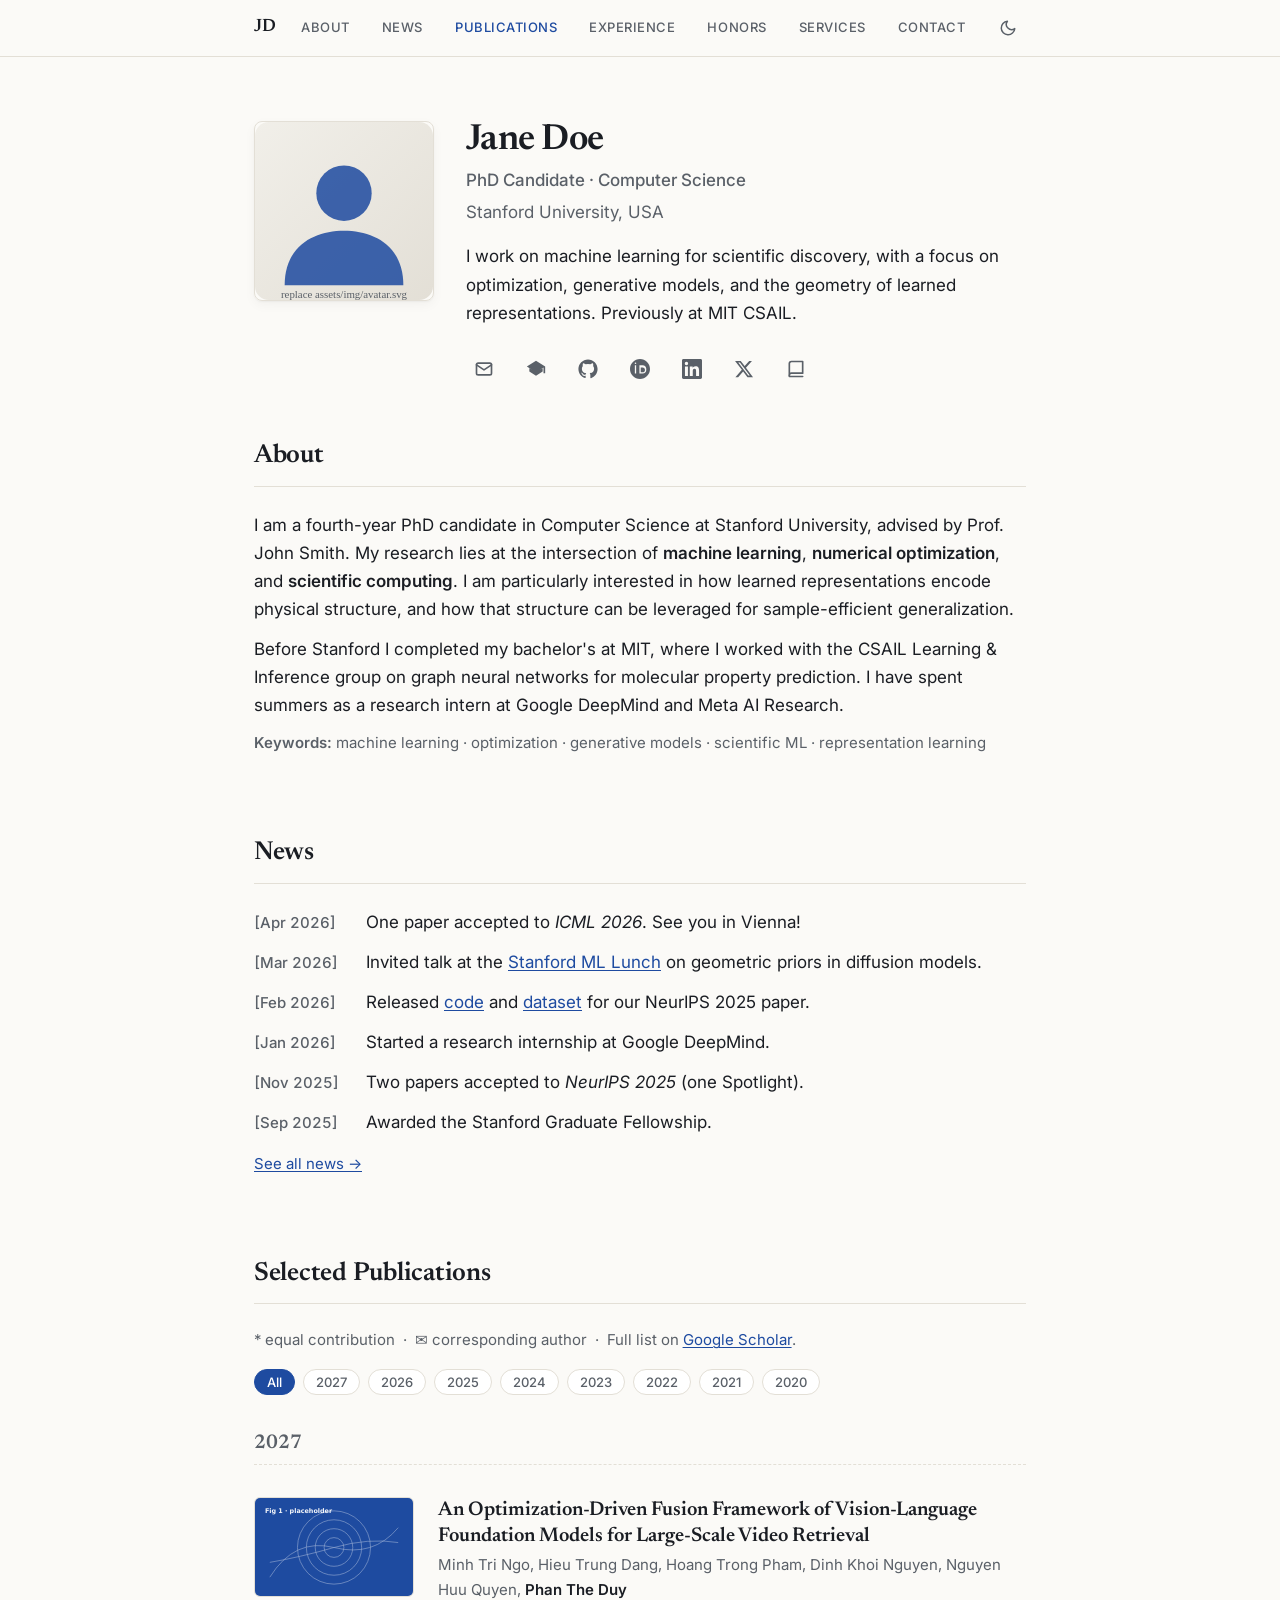
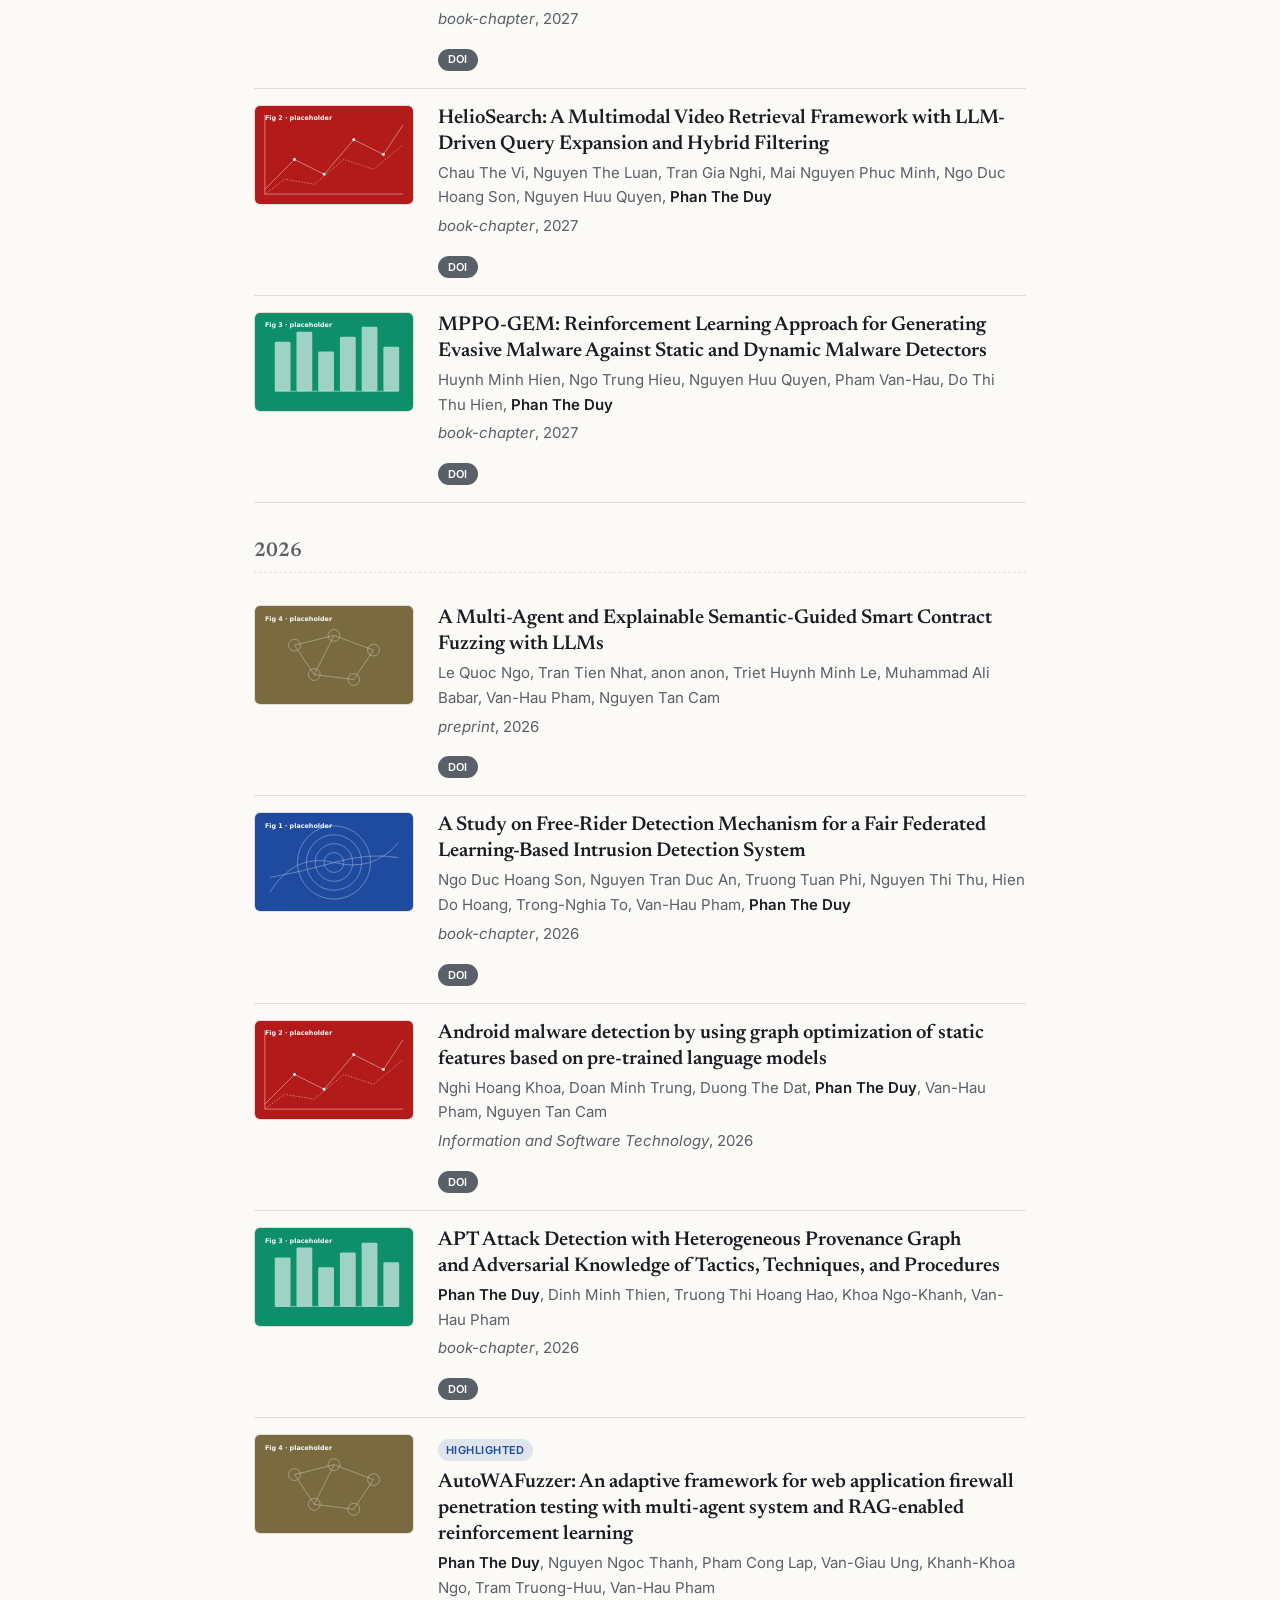
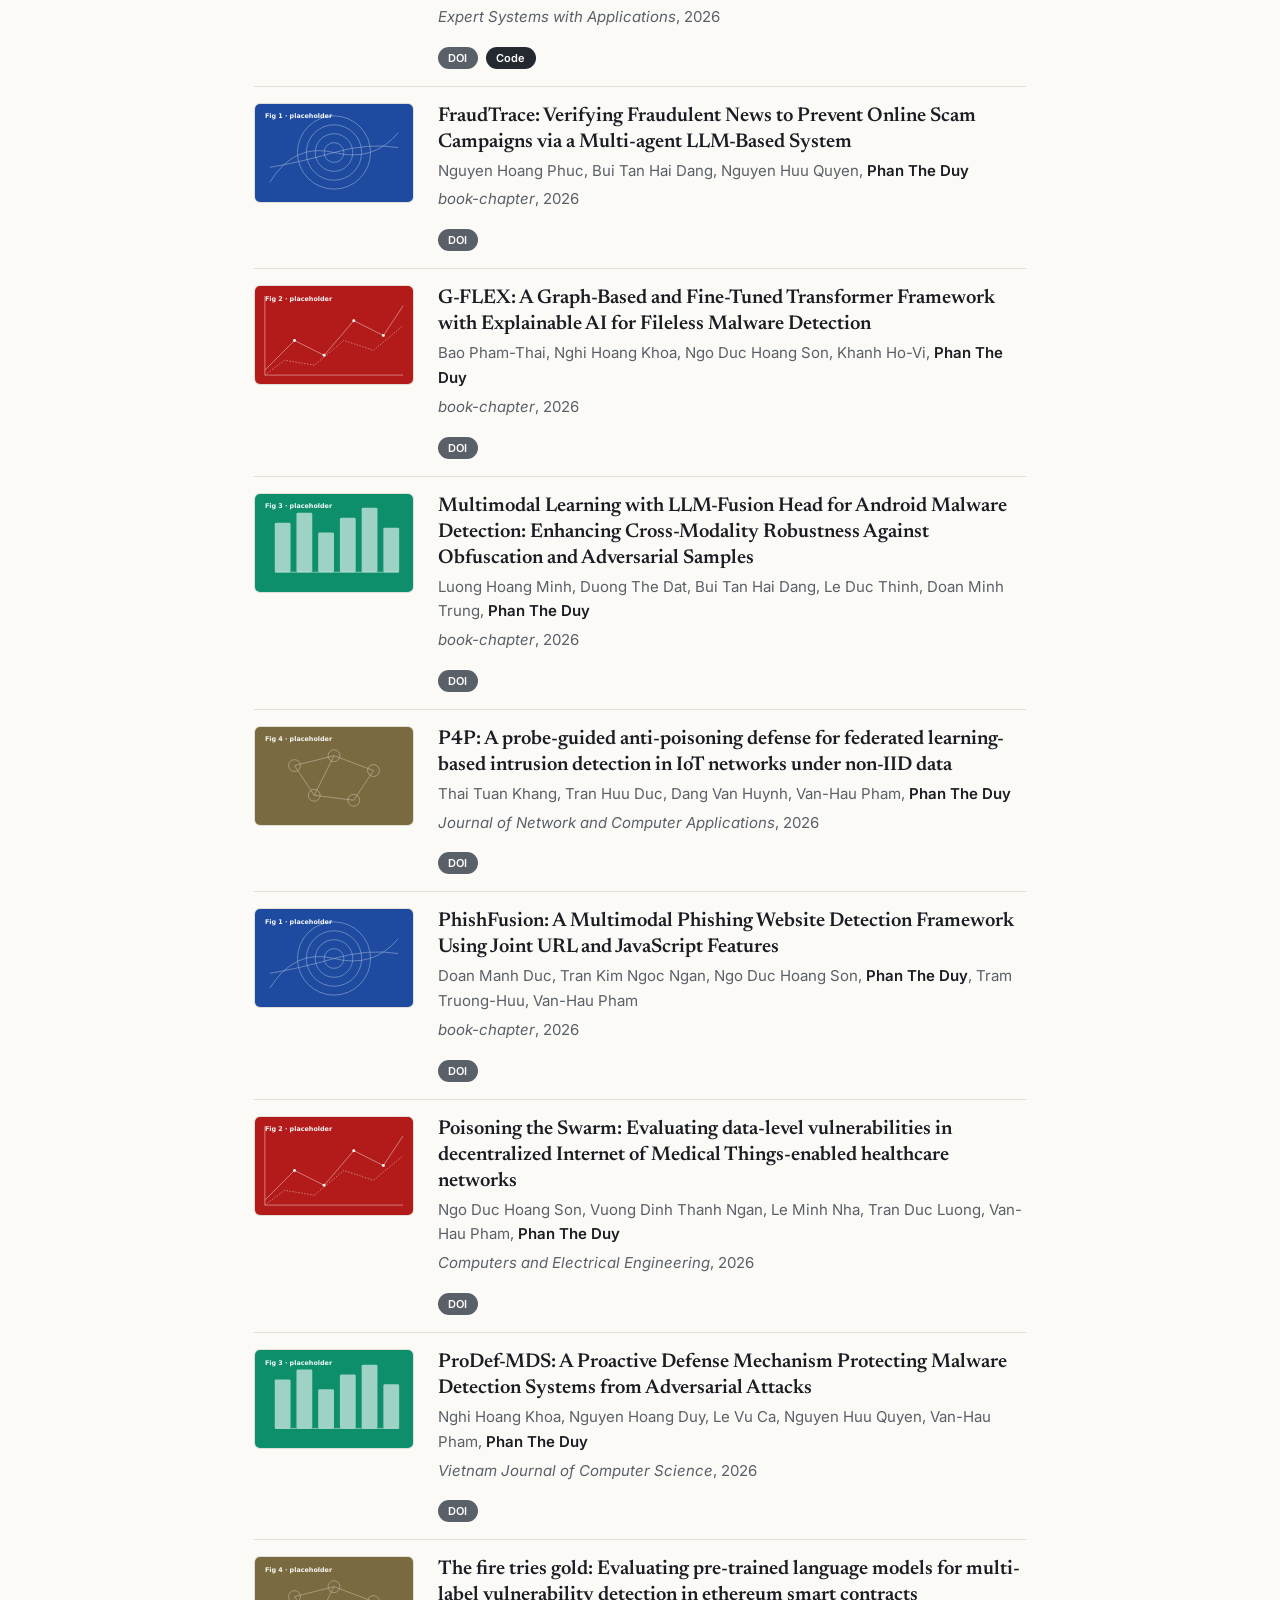
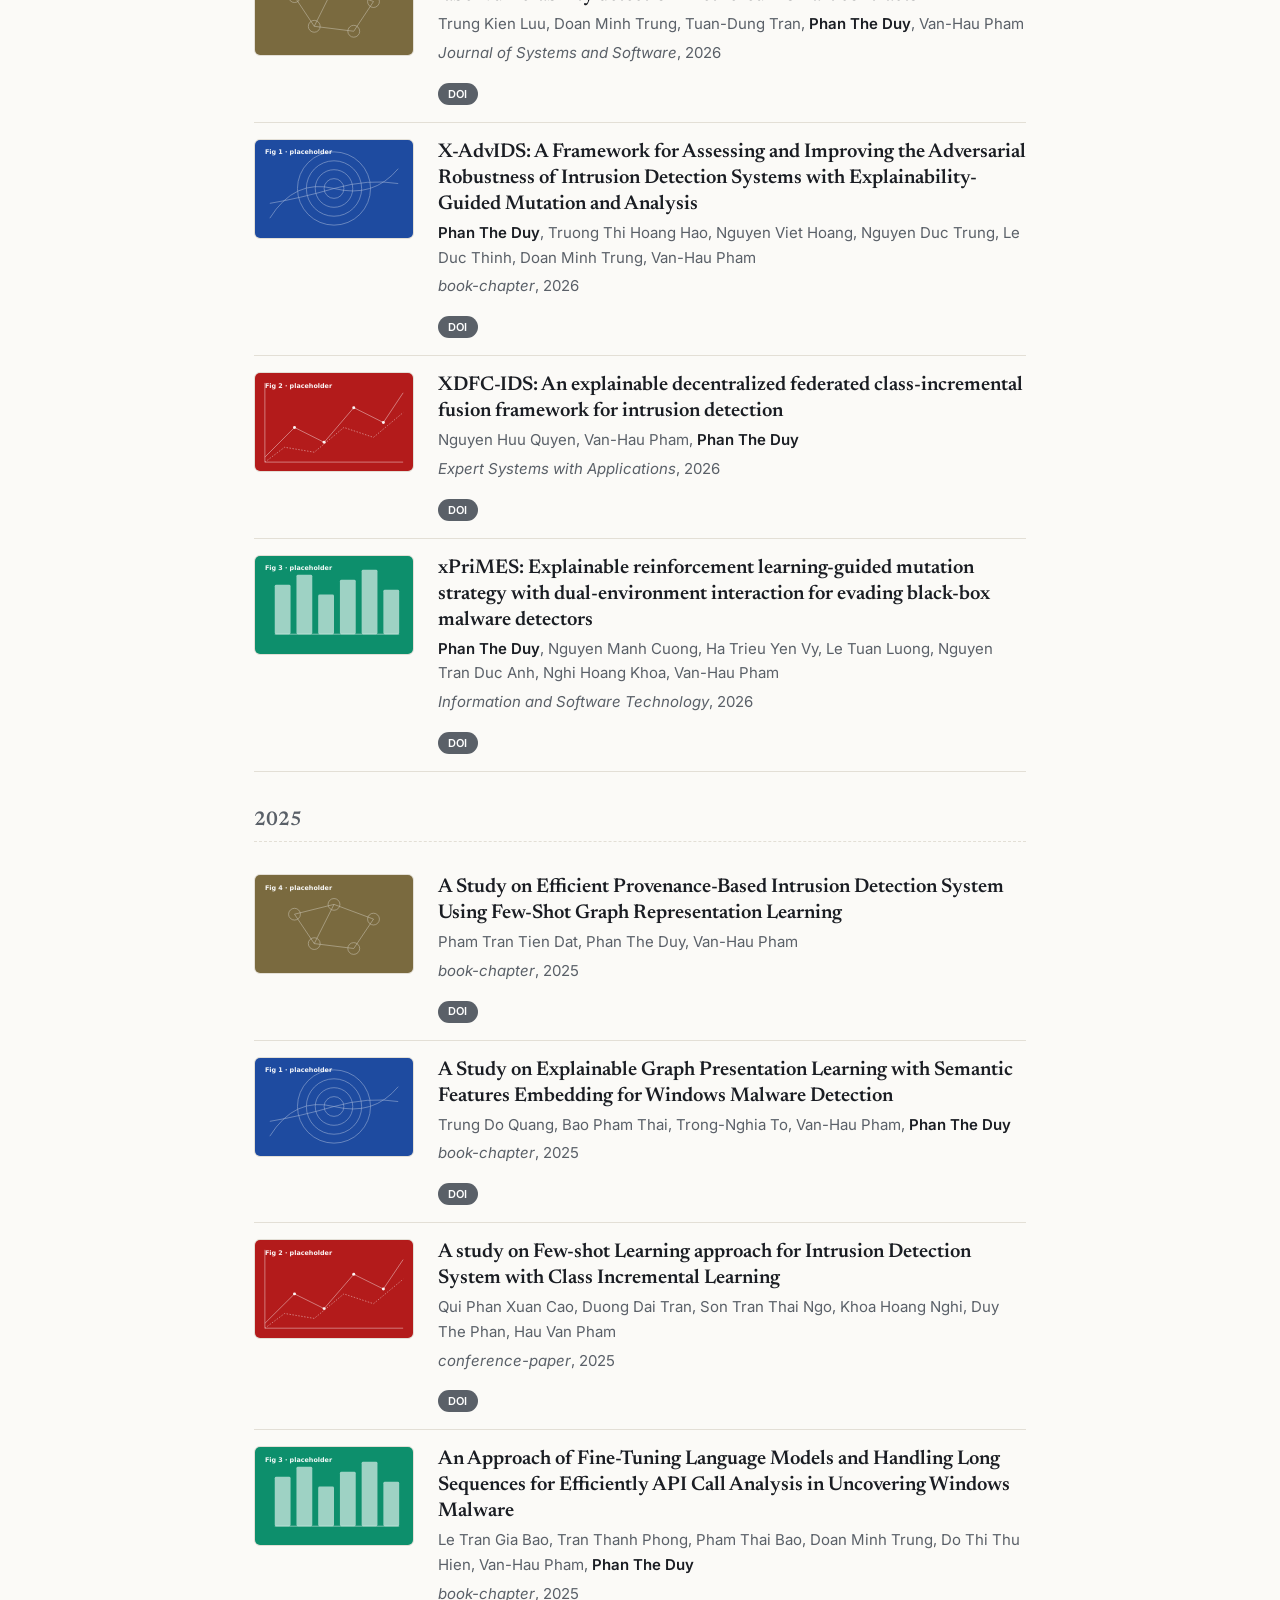
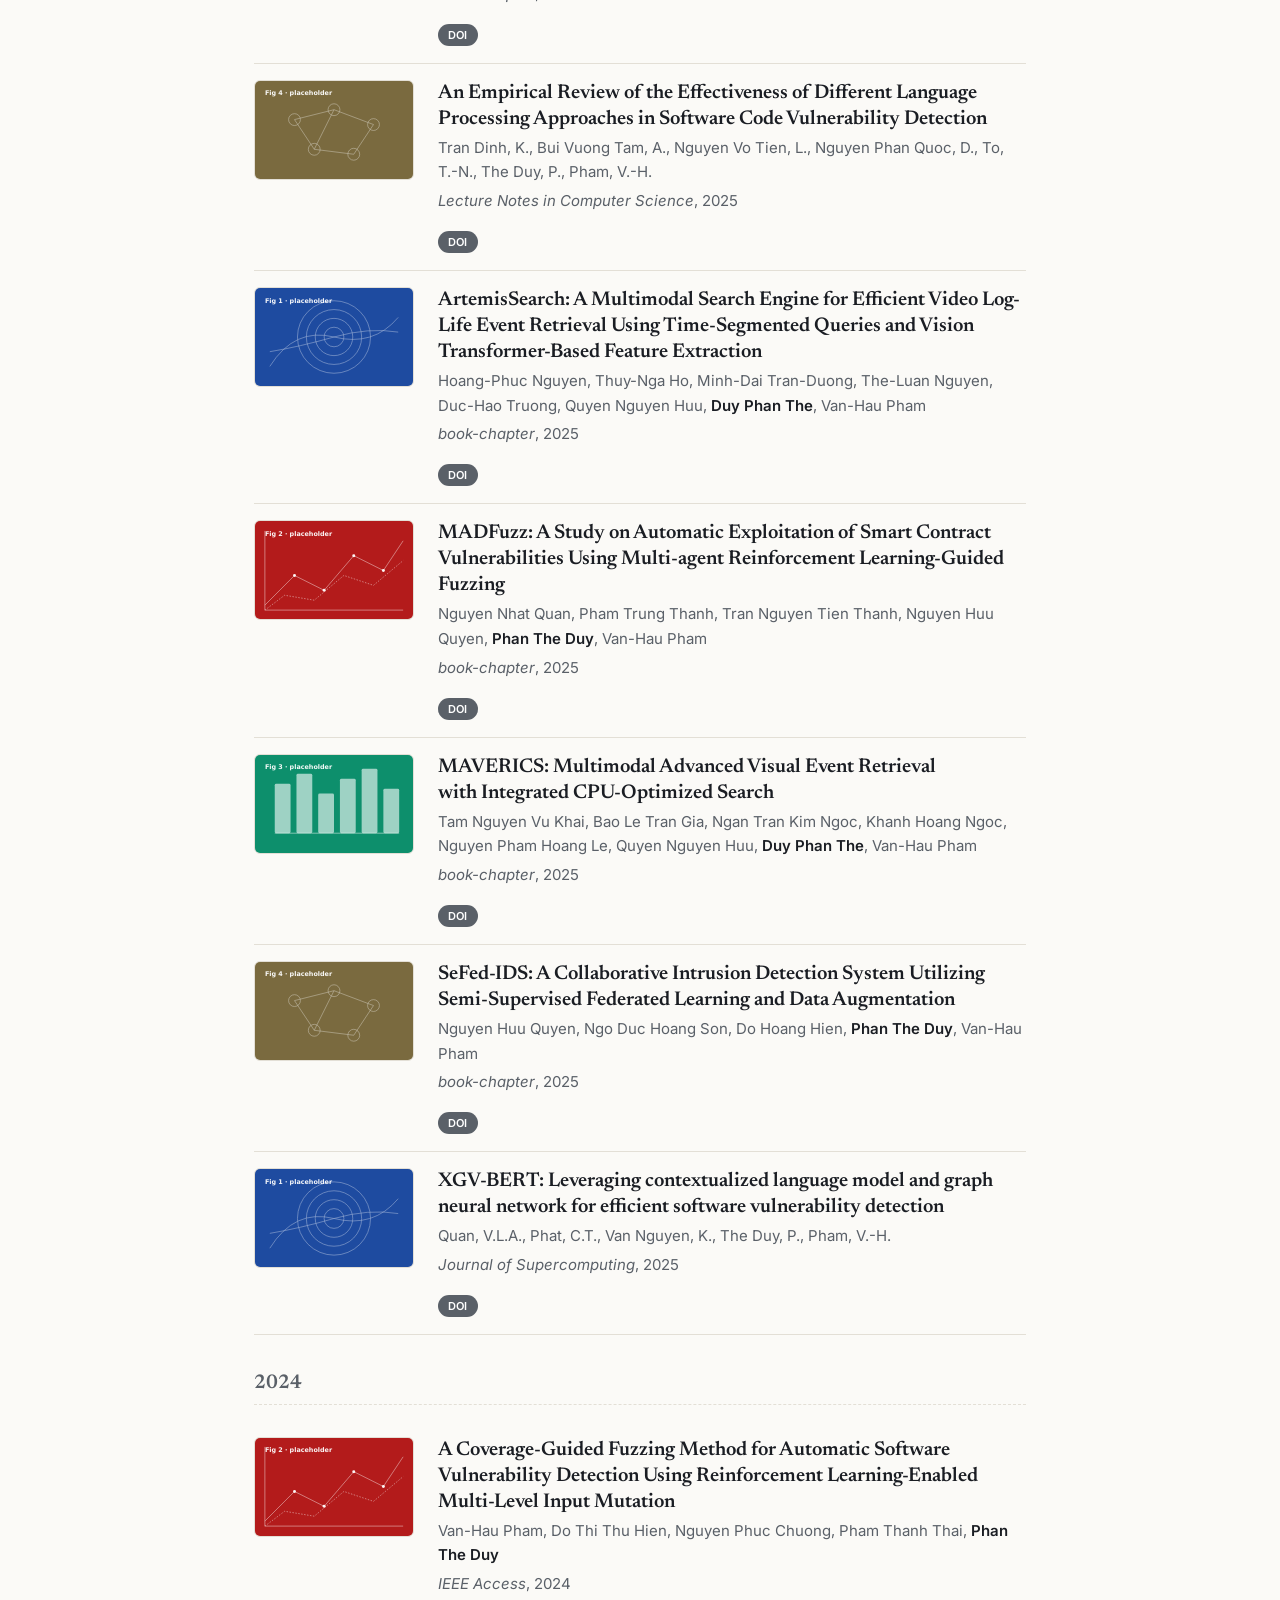
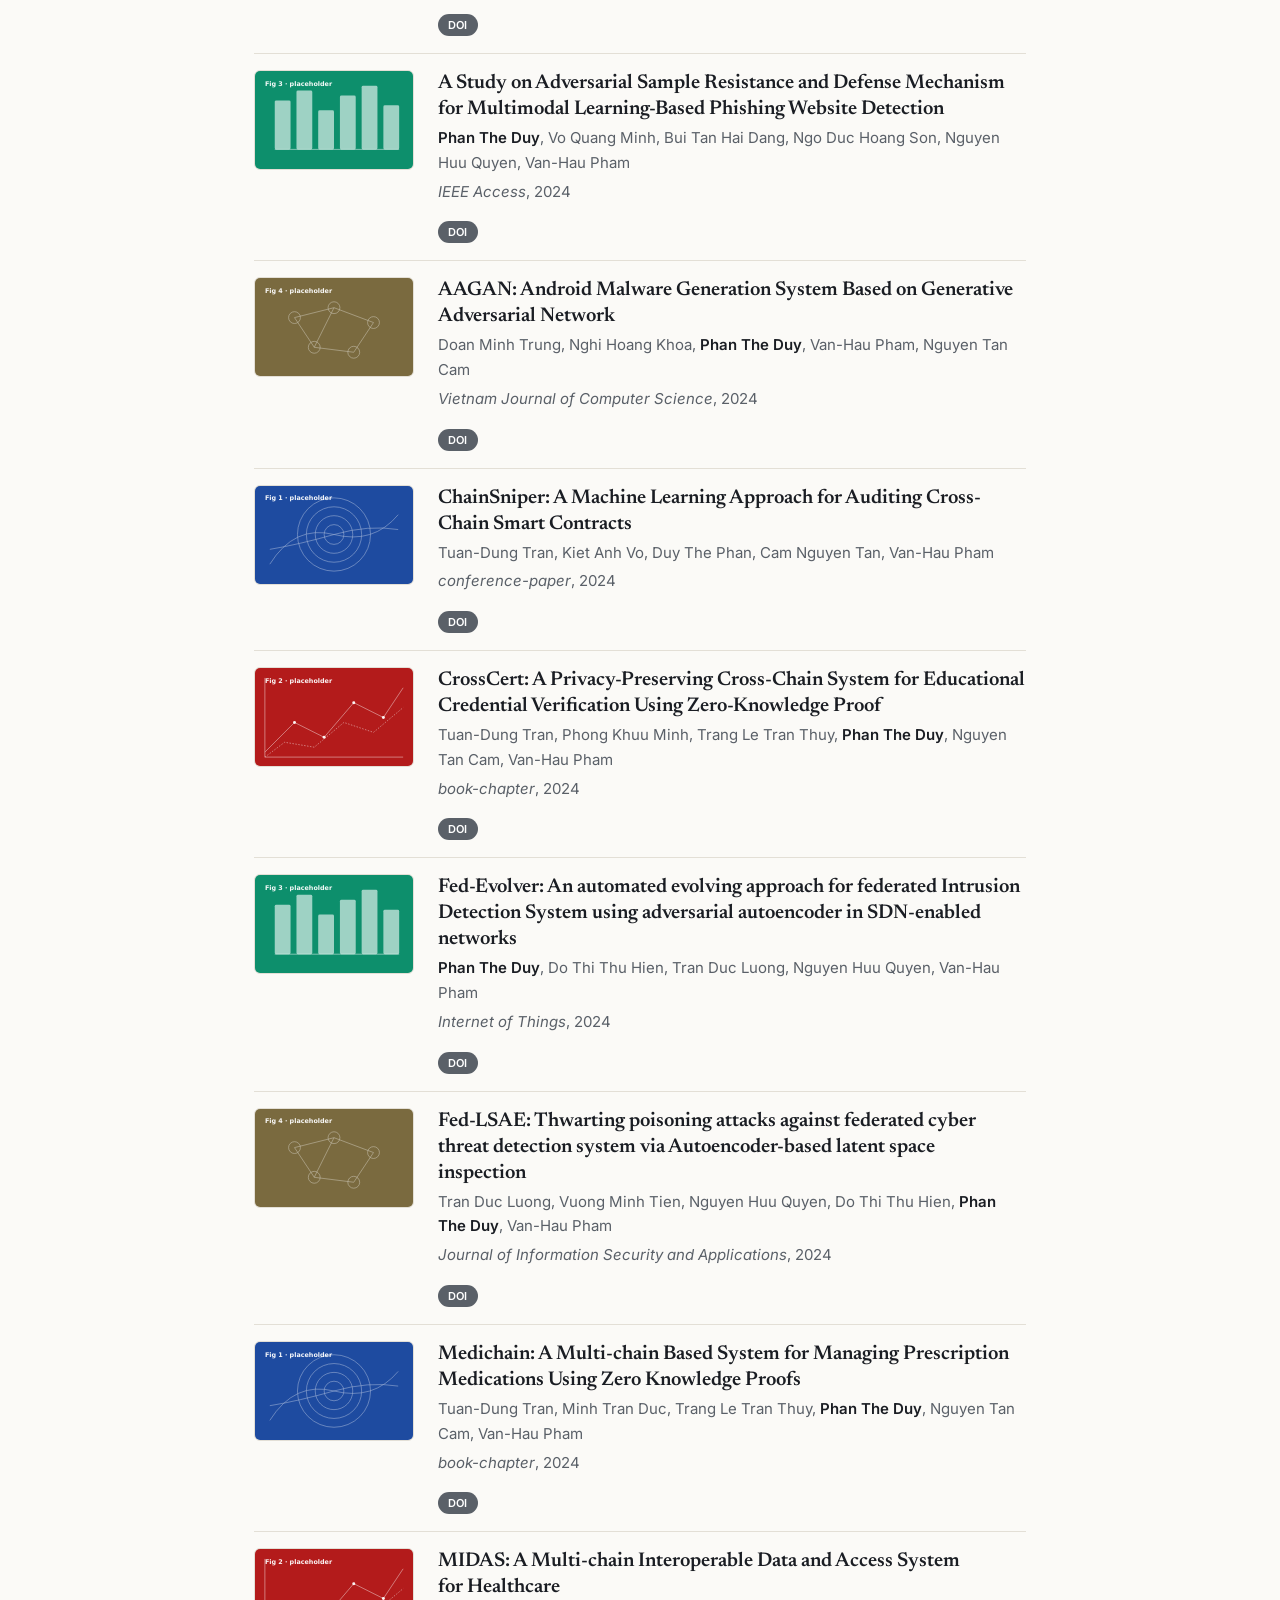
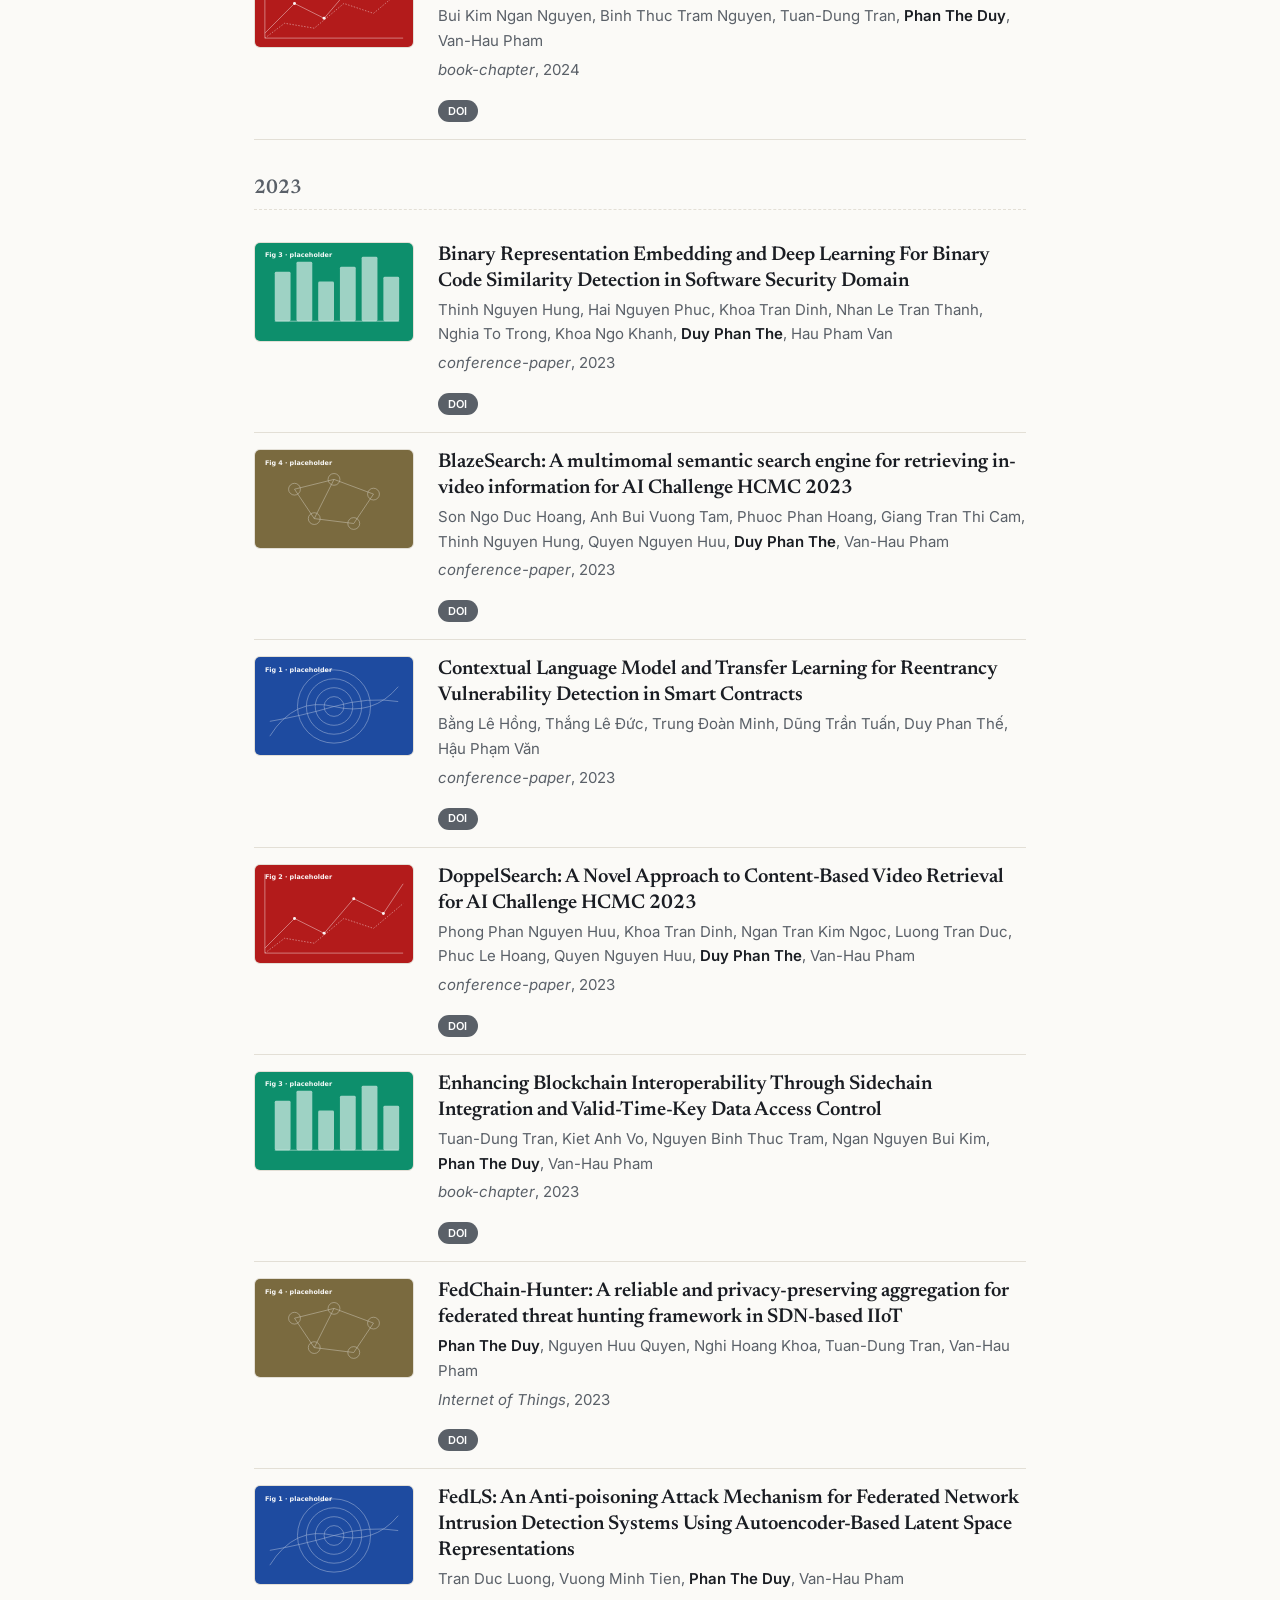
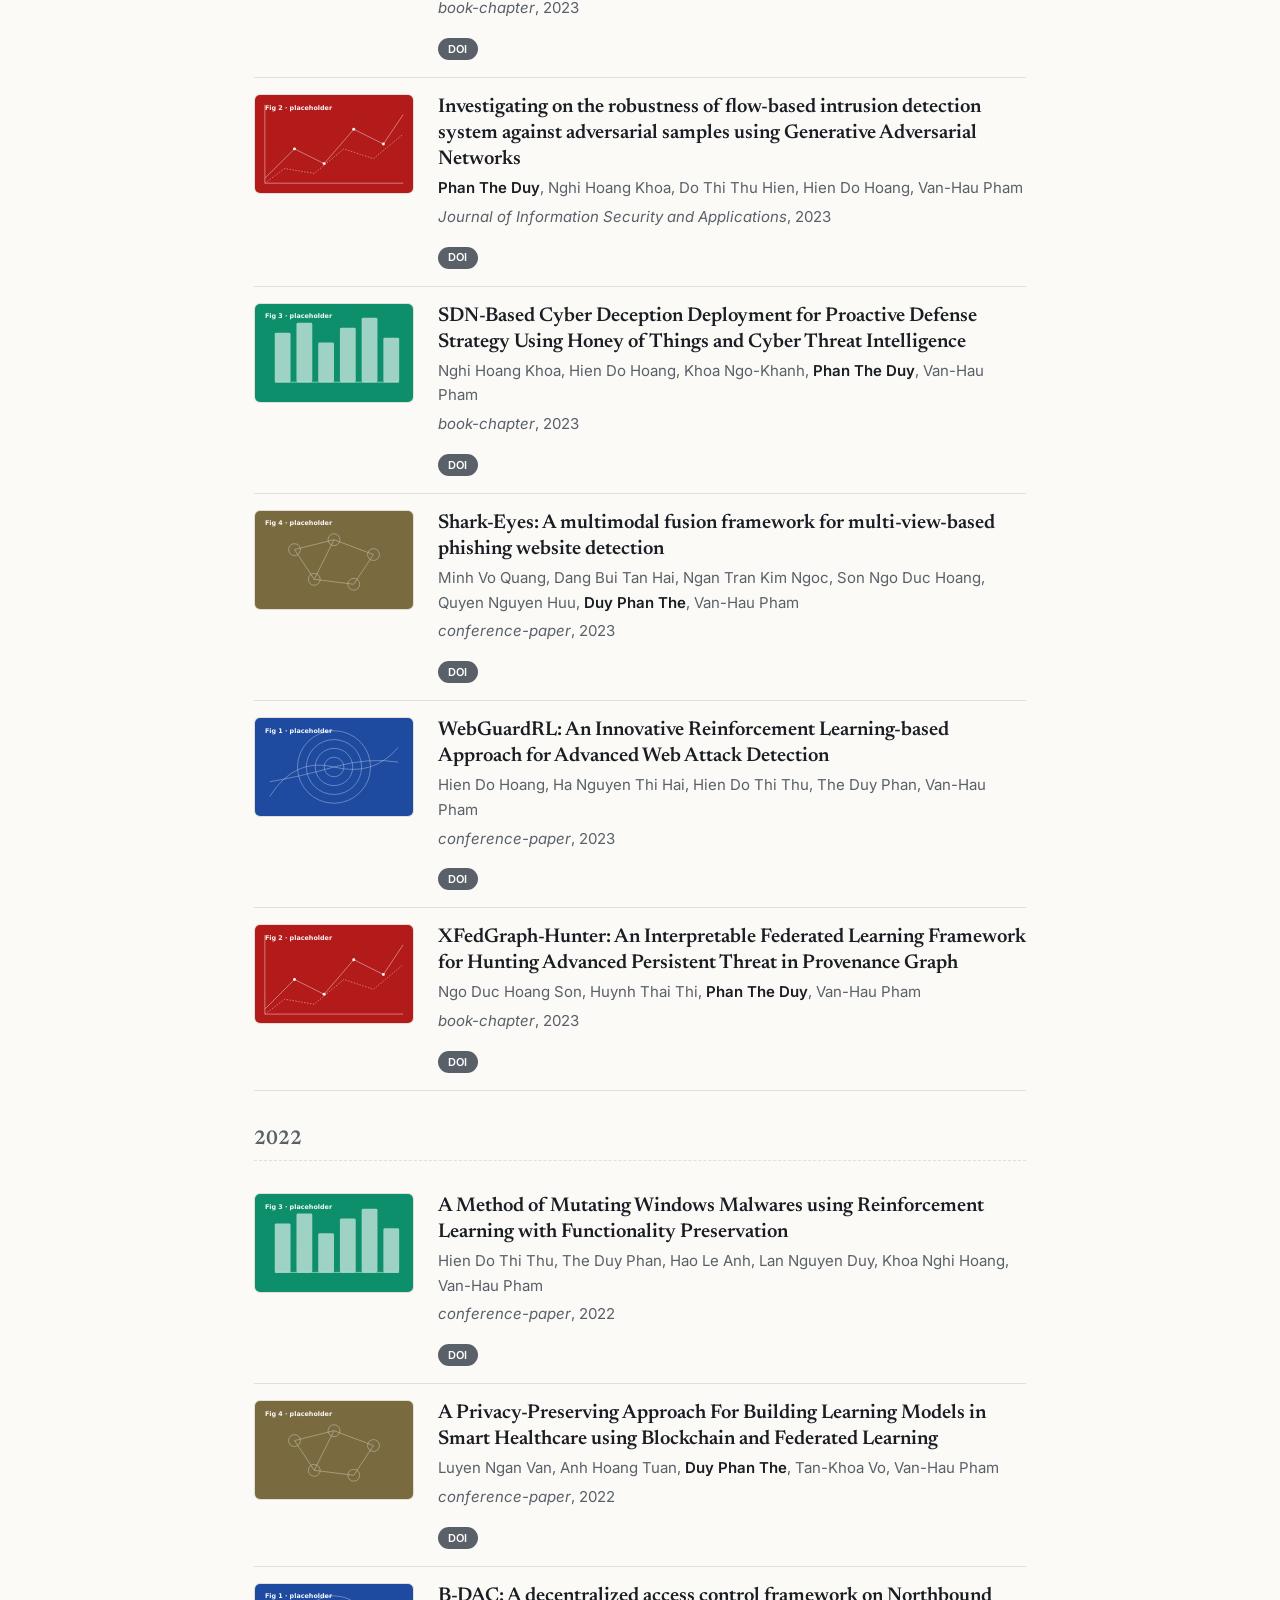
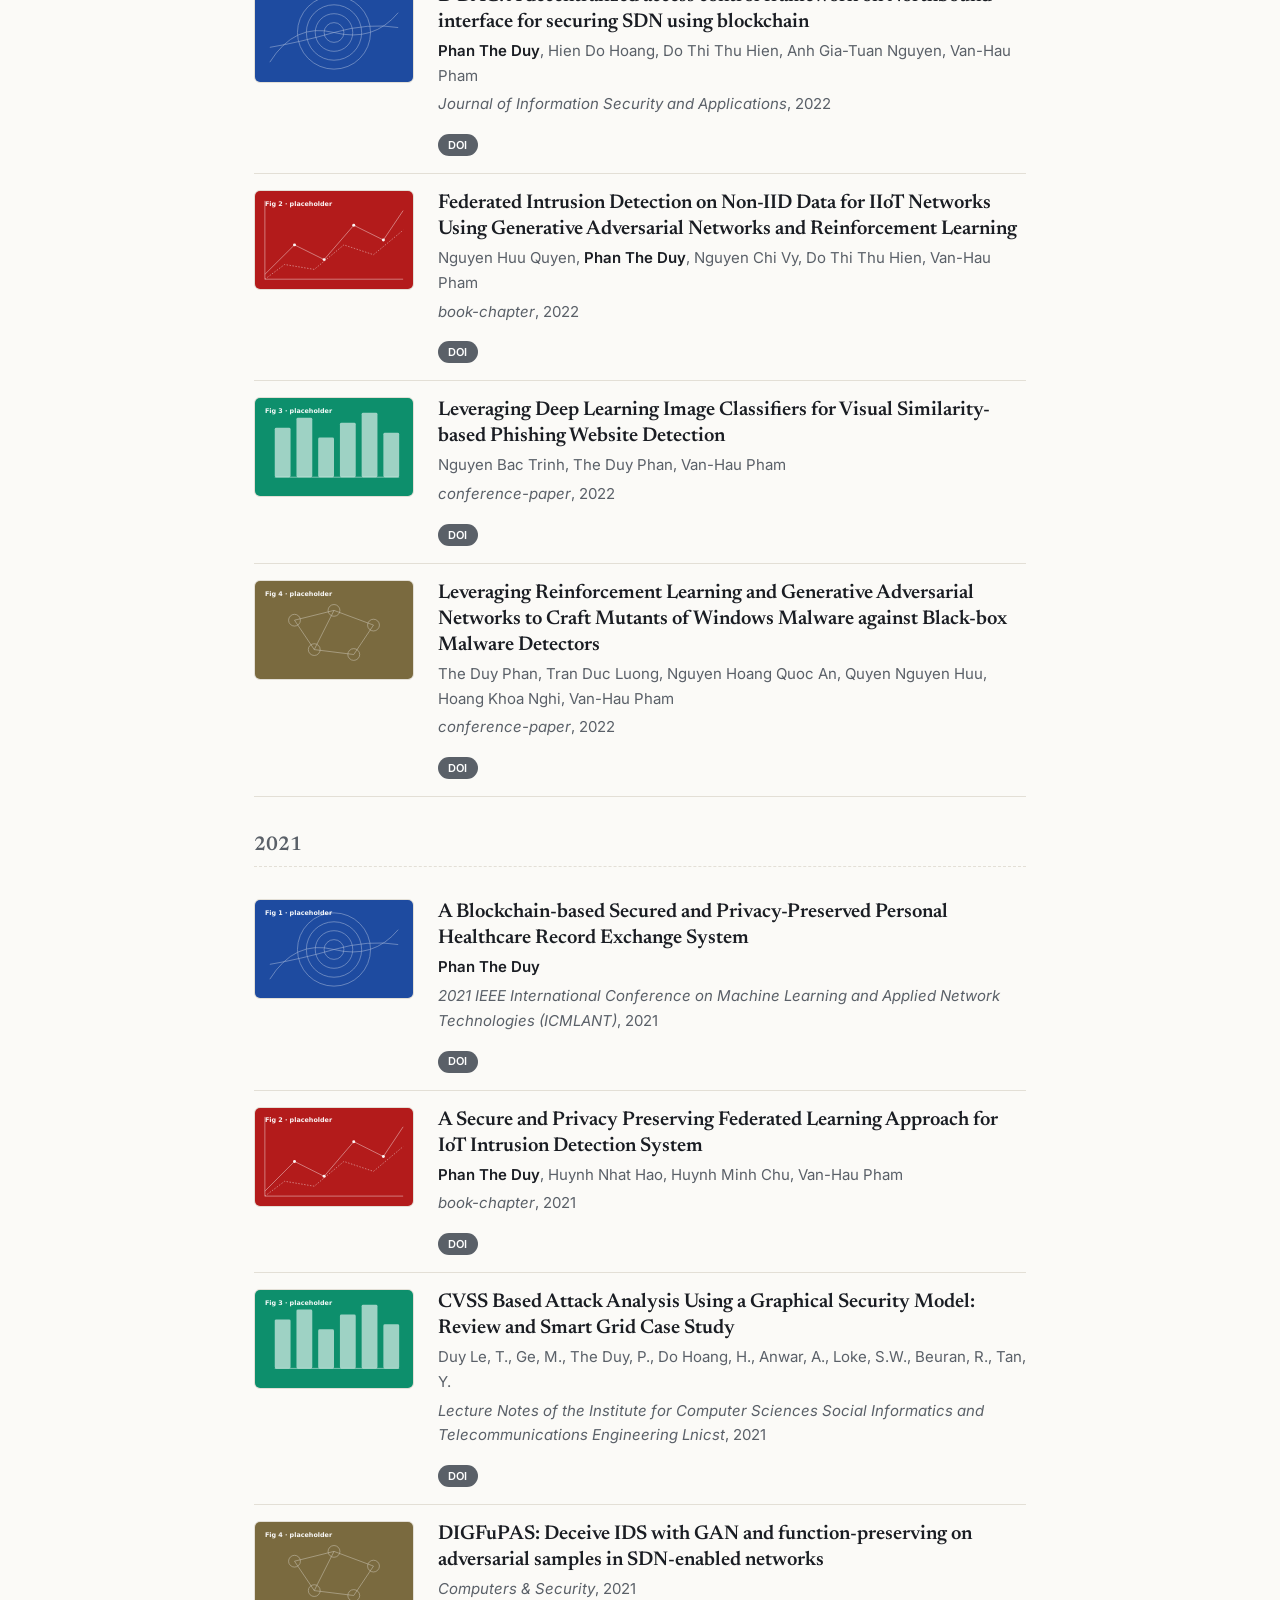
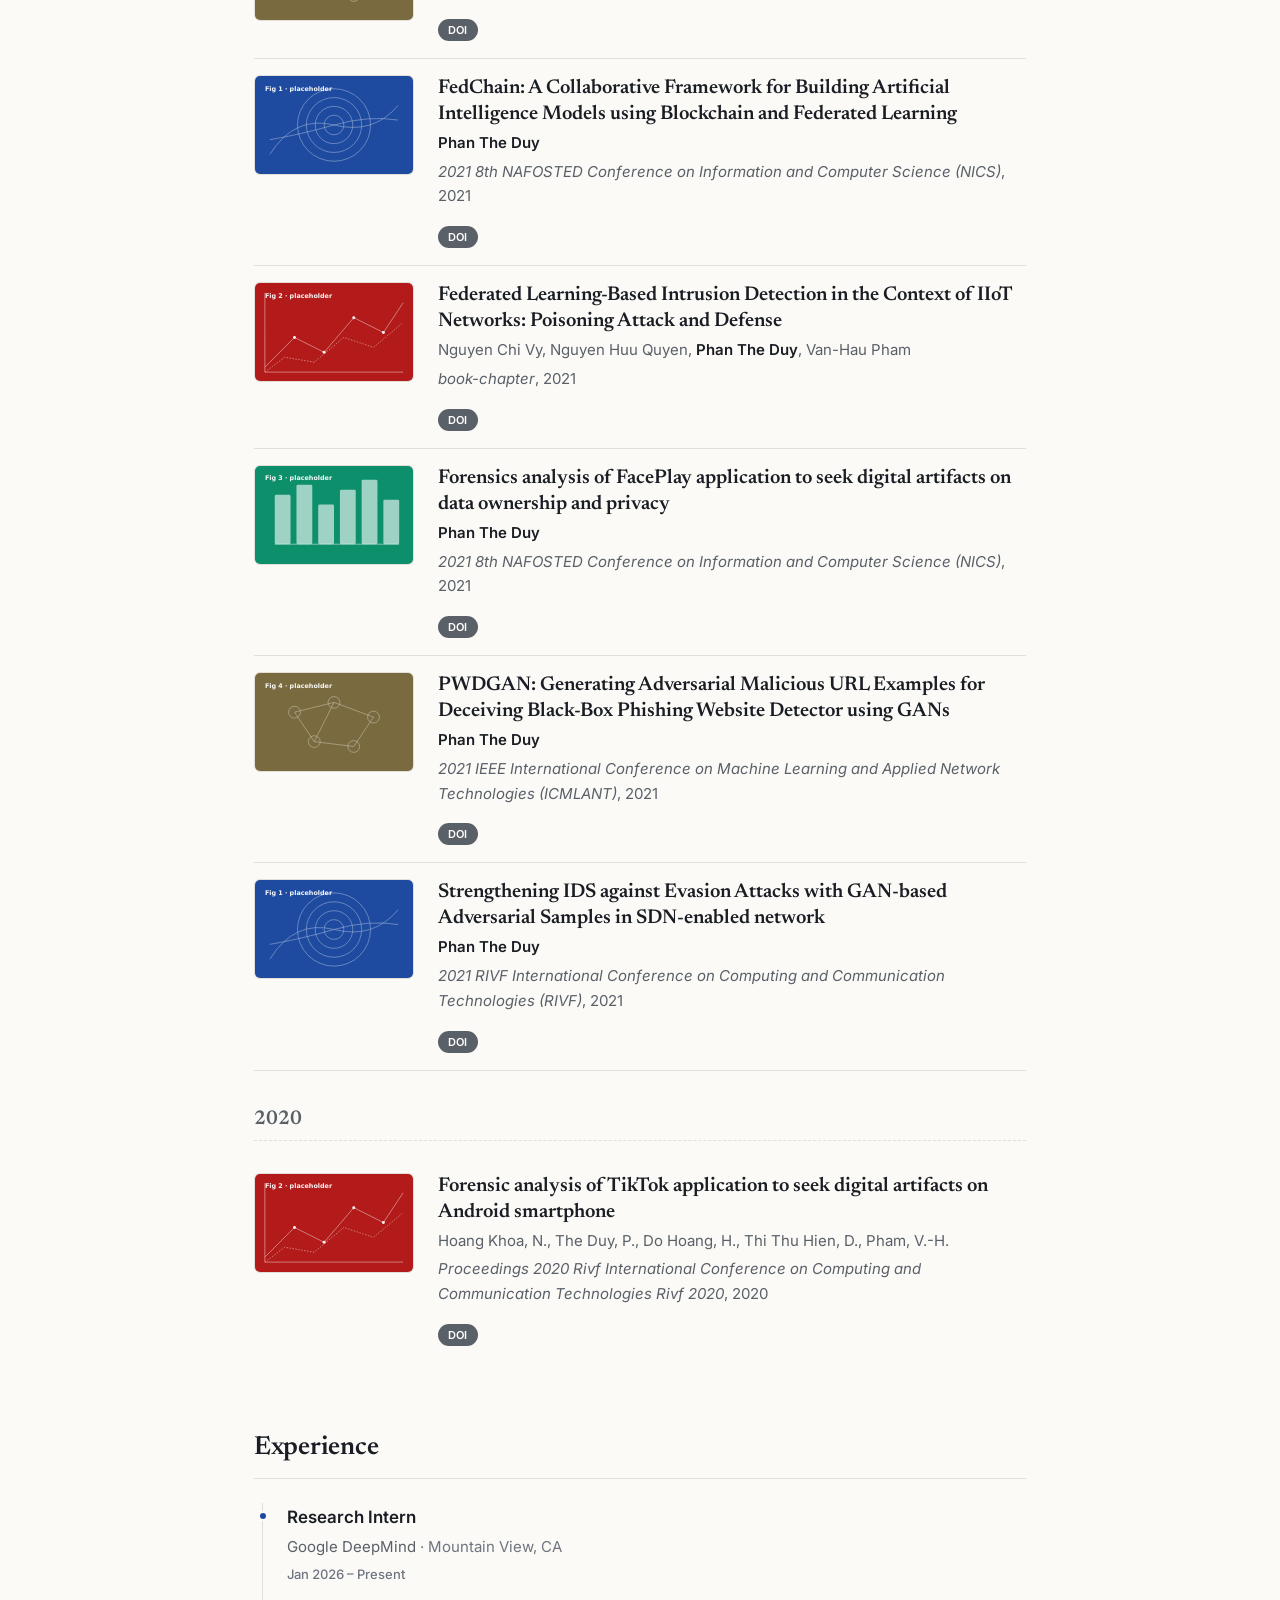
==== commit b38688a2: "chore: sync publications from ORCID [skip ci]" ====
--- a/index.html
+++ b/index.html
@@ -206,7 +206,19 @@
       <h3 class="pub-year" data-year="2027">2027</h3>
 
       <article class="pub" data-year="2027">
-        <img class="pub-thumb" src="assets/img/pub-thumb-01.svg" alt="Thumbnail for: HelioSearch: A Multimodal Video Retrieval Framework with LLM-Driven Query Expansion and Hybrid Filtering" loading="lazy" />
+        <img class="pub-thumb" src="assets/img/pub-thumb-01.svg" alt="Thumbnail for: An Optimization-Driven Fusion Framework of Vision-Language Foundation Models for Large-Scale Video Retrieval" loading="lazy" />
+        <div class="pub-body">
+          <h4 class="pub-title">An Optimization-Driven Fusion Framework of Vision-Language Foundation Models for Large-Scale Video Retrieval</h4>
+          <p class="pub-authors">Minh Tri Ngo, Hieu Trung Dang, Hoang Trong Pham, Dinh Khoi Nguyen, Nguyen Huu Quyen, <strong>Phan The Duy</strong></p>
+          <p class="pub-venue"><em>book-chapter</em>, 2027</p>
+          <ul class="badge-row" aria-label="Paper links">
+            <li><a class="badge badge-pdf" href="https://doi.org/10.1007/978-981-92-2597-2_6" target="_blank" rel="noopener">DOI</a></li>
+          </ul>
+        </div>
+      </article>
+
+      <article class="pub" data-year="2027">
+        <img class="pub-thumb" src="assets/img/pub-thumb-02.svg" alt="Thumbnail for: HelioSearch: A Multimodal Video Retrieval Framework with LLM-Driven Query Expansion and Hybrid Filtering" loading="lazy" />
         <div class="pub-body">
           <h4 class="pub-title">HelioSearch: A Multimodal Video Retrieval Framework with LLM-Driven Query Expansion and Hybrid Filtering</h4>
           <p class="pub-authors">Chau The Vi, Nguyen The Luan, Tran Gia Nghi, Mai Nguyen Phuc Minh, Ngo Duc Hoang Son, Nguyen Huu Quyen, <strong>Phan The Duy</strong></p>
@@ -217,10 +229,22 @@
         </div>
       </article>
 
+      <article class="pub" data-year="2027">
+        <img class="pub-thumb" src="assets/img/pub-thumb-03.svg" alt="Thumbnail for: MPPO-GEM: Reinforcement Learning Approach for Generating Evasive Malware Against Static and Dynamic Malware Detectors" loading="lazy" />
+        <div class="pub-body">
+          <h4 class="pub-title">MPPO-GEM: Reinforcement Learning Approach for Generating Evasive Malware Against Static and Dynamic Malware Detectors</h4>
+          <p class="pub-authors">Huynh Minh Hien, Ngo Trung Hieu, Nguyen Huu Quyen, Pham Van-Hau, Do Thi Thu Hien, <strong>Phan The Duy</strong></p>
+          <p class="pub-venue"><em>book-chapter</em>, 2027</p>
+          <ul class="badge-row" aria-label="Paper links">
+            <li><a class="badge badge-pdf" href="https://doi.org/10.1007/978-981-92-2597-2_19" target="_blank" rel="noopener">DOI</a></li>
+          </ul>
+        </div>
+      </article>
+
       <h3 class="pub-year" data-year="2026">2026</h3>
 
       <article class="pub" data-year="2026">
-        <img class="pub-thumb" src="assets/img/pub-thumb-02.svg" alt="Thumbnail for: A Multi-Agent and Explainable Semantic-Guided Smart Contract Fuzzing with LLMs" loading="lazy" />
+        <img class="pub-thumb" src="assets/img/pub-thumb-04.svg" alt="Thumbnail for: A Multi-Agent and Explainable Semantic-Guided Smart Contract Fuzzing with LLMs" loading="lazy" />
         <div class="pub-body">
           <h4 class="pub-title">A Multi-Agent and Explainable Semantic-Guided Smart Contract Fuzzing with LLMs</h4>
           <p class="pub-authors">Le Quoc Ngo, Tran Tien Nhat, anon anon, Triet Huynh Minh Le, Muhammad Ali Babar, Van-Hau Pham, Nguyen Tan Cam</p>
@@ -232,7 +256,7 @@
       </article>
 
       <article class="pub" data-year="2026">
-        <img class="pub-thumb" src="assets/img/pub-thumb-03.svg" alt="Thumbnail for: A Study on Free-Rider Detection Mechanism for a Fair Federated Learning-Based Intrusion Detection System" loading="lazy" />
+        <img class="pub-thumb" src="assets/img/pub-thumb-01.svg" alt="Thumbnail for: A Study on Free-Rider Detection Mechanism for a Fair Federated Learning-Based Intrusion Detection System" loading="lazy" />
         <div class="pub-body">
           <h4 class="pub-title">A Study on Free-Rider Detection Mechanism for a Fair Federated Learning-Based Intrusion Detection System</h4>
           <p class="pub-authors">Ngo Duc Hoang Son, Nguyen Tran Duc An, Truong Tuan Phi, Nguyen Thi Thu, Hien Do Hoang, Trong-Nghia To, Van-Hau Pham, <strong>Phan The Duy</strong></p>
@@ -244,7 +268,7 @@
       </article>
 
       <article class="pub" data-year="2026">
-        <img class="pub-thumb" src="assets/img/pub-thumb-04.svg" alt="Thumbnail for: Android malware detection by using graph optimization of static features based on pre-trained language models" loading="lazy" />
+        <img class="pub-thumb" src="assets/img/pub-thumb-02.svg" alt="Thumbnail for: Android malware detection by using graph optimization of static features based on pre-trained language models" loading="lazy" />
         <div class="pub-body">
           <h4 class="pub-title">Android malware detection by using graph optimization of static features based on pre-trained language models</h4>
           <p class="pub-authors">Nghi Hoang Khoa, Doan Minh Trung, Duong The Dat, <strong>Phan The Duy</strong>, Van-Hau Pham, Nguyen Tan Cam</p>
@@ -256,7 +280,7 @@
       </article>
 
       <article class="pub" data-year="2026">
-        <img class="pub-thumb" src="assets/img/pub-thumb-01.svg" alt="Thumbnail for: APT Attack Detection with Heterogeneous Provenance Graph and Adversarial Knowledge of Tactics, Techniques, and Procedures" loading="lazy" />
+        <img class="pub-thumb" src="assets/img/pub-thumb-03.svg" alt="Thumbnail for: APT Attack Detection with Heterogeneous Provenance Graph and Adversarial Knowledge of Tactics, Techniques, and Procedures" loading="lazy" />
         <div class="pub-body">
           <h4 class="pub-title">APT Attack Detection with Heterogeneous Provenance Graph and Adversarial Knowledge of Tactics, Techniques, and Procedures</h4>
           <p class="pub-authors"><strong>Phan The Duy</strong>, Dinh Minh Thien, Truong Thi Hoang Hao, Khoa Ngo-Khanh, Van-Hau Pham</p>
@@ -268,7 +292,7 @@
       </article>
 
       <article class="pub" data-year="2026">
-        <img class="pub-thumb" src="assets/img/pub-thumb-02.svg" alt="Thumbnail for: AutoWAFuzzer: An adaptive framework for web application firewall penetration testing with multi-agent system and RAG-enabled reinforcement learning" loading="lazy" />
+        <img class="pub-thumb" src="assets/img/pub-thumb-04.svg" alt="Thumbnail for: AutoWAFuzzer: An adaptive framework for web application firewall penetration testing with multi-agent system and RAG-enabled reinforcement learning" loading="lazy" />
         <div class="pub-body">
           <span class="pub-badge-flag">Highlighted</span>
           <h4 class="pub-title">AutoWAFuzzer: An adaptive framework for web application firewall penetration testing with multi-agent system and RAG-enabled reinforcement learning</h4>
@@ -282,7 +306,7 @@
       </article>
 
       <article class="pub" data-year="2026">
-        <img class="pub-thumb" src="assets/img/pub-thumb-03.svg" alt="Thumbnail for: FraudTrace: Verifying Fraudulent News to Prevent Online Scam Campaigns via a Multi-agent LLM-Based System" loading="lazy" />
+        <img class="pub-thumb" src="assets/img/pub-thumb-01.svg" alt="Thumbnail for: FraudTrace: Verifying Fraudulent News to Prevent Online Scam Campaigns via a Multi-agent LLM-Based System" loading="lazy" />
         <div class="pub-body">
           <h4 class="pub-title">FraudTrace: Verifying Fraudulent News to Prevent Online Scam Campaigns via a Multi-agent LLM-Based System</h4>
           <p class="pub-authors">Nguyen Hoang Phuc, Bui Tan Hai Dang, Nguyen Huu Quyen, <strong>Phan The Duy</strong></p>
@@ -294,7 +318,7 @@
       </article>
 
       <article class="pub" data-year="2026">
-        <img class="pub-thumb" src="assets/img/pub-thumb-04.svg" alt="Thumbnail for: G-FLEX: A Graph-Based and Fine-Tuned Transformer Framework with Explainable AI for Fileless Malware Detection" loading="lazy" />
+        <img class="pub-thumb" src="assets/img/pub-thumb-02.svg" alt="Thumbnail for: G-FLEX: A Graph-Based and Fine-Tuned Transformer Framework with Explainable AI for Fileless Malware Detection" loading="lazy" />
         <div class="pub-body">
           <h4 class="pub-title">G-FLEX: A Graph-Based and Fine-Tuned Transformer Framework with Explainable AI for Fileless Malware Detection</h4>
           <p class="pub-authors">Bao Pham-Thai, Nghi Hoang Khoa, Ngo Duc Hoang Son, Khanh Ho-Vi, <strong>Phan The Duy</strong></p>
@@ -306,7 +330,7 @@
       </article>
 
       <article class="pub" data-year="2026">
-        <img class="pub-thumb" src="assets/img/pub-thumb-01.svg" alt="Thumbnail for: Multimodal Learning with LLM-Fusion Head for Android Malware Detection: Enhancing Cross-Modality Robustness Against Obfuscation and Adversarial Samples" loading="lazy" />
+        <img class="pub-thumb" src="assets/img/pub-thumb-03.svg" alt="Thumbnail for: Multimodal Learning with LLM-Fusion Head for Android Malware Detection: Enhancing Cross-Modality Robustness Against Obfuscation and Adversarial Samples" loading="lazy" />
         <div class="pub-body">
           <h4 class="pub-title">Multimodal Learning with LLM-Fusion Head for Android Malware Detection: Enhancing Cross-Modality Robustness Against Obfuscation and Adversarial Samples</h4>
           <p class="pub-authors">Luong Hoang Minh, Duong The Dat, Bui Tan Hai Dang, Le Duc Thinh, Doan Minh Trung, <strong>Phan The Duy</strong></p>
@@ -318,7 +342,7 @@
       </article>
 
       <article class="pub" data-year="2026">
-        <img class="pub-thumb" src="assets/img/pub-thumb-02.svg" alt="Thumbnail for: P4P: A probe-guided anti-poisoning defense for federated learning-based intrusion detection in IoT networks under non-IID data" loading="lazy" />
+        <img class="pub-thumb" src="assets/img/pub-thumb-04.svg" alt="Thumbnail for: P4P: A probe-guided anti-poisoning defense for federated learning-based intrusion detection in IoT networks under non-IID data" loading="lazy" />
         <div class="pub-body">
           <h4 class="pub-title">P4P: A probe-guided anti-poisoning defense for federated learning-based intrusion detection in IoT networks under non-IID data</h4>
           <p class="pub-authors">Thai Tuan Khang, Tran Huu Duc, Dang Van Huynh, Van-Hau Pham, <strong>Phan The Duy</strong></p>
@@ -330,7 +354,7 @@
       </article>
 
       <article class="pub" data-year="2026">
-        <img class="pub-thumb" src="assets/img/pub-thumb-03.svg" alt="Thumbnail for: PhishFusion: A Multimodal Phishing Website Detection Framework Using Joint URL and JavaScript Features" loading="lazy" />
+        <img class="pub-thumb" src="assets/img/pub-thumb-01.svg" alt="Thumbnail for: PhishFusion: A Multimodal Phishing Website Detection Framework Using Joint URL and JavaScript Features" loading="lazy" />
         <div class="pub-body">
           <h4 class="pub-title">PhishFusion: A Multimodal Phishing Website Detection Framework Using Joint URL and JavaScript Features</h4>
           <p class="pub-authors">Doan Manh Duc, Tran Kim Ngoc Ngan, Ngo Duc Hoang Son, <strong>Phan The Duy</strong>, Tram Truong-Huu, Van-Hau Pham</p>
@@ -342,7 +366,7 @@
       </article>
 
       <article class="pub" data-year="2026">
-        <img class="pub-thumb" src="assets/img/pub-thumb-04.svg" alt="Thumbnail for: Poisoning the Swarm: Evaluating data-level vulnerabilities in decentralized Internet of Medical Things-enabled healthcare networks" loading="lazy" />
+        <img class="pub-thumb" src="assets/img/pub-thumb-02.svg" alt="Thumbnail for: Poisoning the Swarm: Evaluating data-level vulnerabilities in decentralized Internet of Medical Things-enabled healthcare networks" loading="lazy" />
         <div class="pub-body">
           <h4 class="pub-title">Poisoning the Swarm: Evaluating data-level vulnerabilities in decentralized Internet of Medical Things-enabled healthcare networks</h4>
           <p class="pub-authors">Ngo Duc Hoang Son, Vuong Dinh Thanh Ngan, Le Minh Nha, Tran Duc Luong, Van-Hau Pham, <strong>Phan The Duy</strong></p>
@@ -354,7 +378,7 @@
       </article>
 
       <article class="pub" data-year="2026">
-        <img class="pub-thumb" src="assets/img/pub-thumb-01.svg" alt="Thumbnail for: ProDef-MDS: A Proactive Defense Mechanism Protecting Malware Detection Systems from Adversarial Attacks" loading="lazy" />
+        <img class="pub-thumb" src="assets/img/pub-thumb-03.svg" alt="Thumbnail for: ProDef-MDS: A Proactive Defense Mechanism Protecting Malware Detection Systems from Adversarial Attacks" loading="lazy" />
         <div class="pub-body">
           <h4 class="pub-title">ProDef-MDS: A Proactive Defense Mechanism Protecting Malware Detection Systems from Adversarial Attacks</h4>
           <p class="pub-authors">Nghi Hoang Khoa, Nguyen Hoang Duy, Le Vu Ca, Nguyen Huu Quyen, Van-Hau Pham, <strong>Phan The Duy</strong></p>
@@ -366,7 +390,7 @@
       </article>
 
       <article class="pub" data-year="2026">
-        <img class="pub-thumb" src="assets/img/pub-thumb-02.svg" alt="Thumbnail for: The fire tries gold: Evaluating pre-trained language models for multi-label vulnerability detection in ethereum smart contracts" loading="lazy" />
+        <img class="pub-thumb" src="assets/img/pub-thumb-04.svg" alt="Thumbnail for: The fire tries gold: Evaluating pre-trained language models for multi-label vulnerability detection in ethereum smart contracts" loading="lazy" />
         <div class="pub-body">
           <h4 class="pub-title">The fire tries gold: Evaluating pre-trained language models for multi-label vulnerability detection in ethereum smart contracts</h4>
           <p class="pub-authors">Trung Kien Luu, Doan Minh Trung, Tuan-Dung Tran, <strong>Phan The Duy</strong>, Van-Hau Pham</p>
@@ -378,7 +402,7 @@
       </article>
 
       <article class="pub" data-year="2026">
-        <img class="pub-thumb" src="assets/img/pub-thumb-03.svg" alt="Thumbnail for: X-AdvIDS: A Framework for Assessing and Improving the Adversarial Robustness of Intrusion Detection Systems with Explainability-Guided Mutation and Analysis" loading="lazy" />
+        <img class="pub-thumb" src="assets/img/pub-thumb-01.svg" alt="Thumbnail for: X-AdvIDS: A Framework for Assessing and Improving the Adversarial Robustness of Intrusion Detection Systems with Explainability-Guided Mutation and Analysis" loading="lazy" />
         <div class="pub-body">
           <h4 class="pub-title">X-AdvIDS: A Framework for Assessing and Improving the Adversarial Robustness of Intrusion Detection Systems with Explainability-Guided Mutation and Analysis</h4>
           <p class="pub-authors"><strong>Phan The Duy</strong>, Truong Thi Hoang Hao, Nguyen Viet Hoang, Nguyen Duc Trung, Le Duc Thinh, Doan Minh Trung, Van-Hau Pham</p>
@@ -390,7 +414,7 @@
       </article>
 
       <article class="pub" data-year="2026">
-        <img class="pub-thumb" src="assets/img/pub-thumb-04.svg" alt="Thumbnail for: XDFC-IDS: An explainable decentralized federated class-incremental fusion framework for intrusion detection" loading="lazy" />
+        <img class="pub-thumb" src="assets/img/pub-thumb-02.svg" alt="Thumbnail for: XDFC-IDS: An explainable decentralized federated class-incremental fusion framework for intrusion detection" loading="lazy" />
         <div class="pub-body">
           <h4 class="pub-title">XDFC-IDS: An explainable decentralized federated class-incremental fusion framework for intrusion detection</h4>
           <p class="pub-authors">Nguyen Huu Quyen, Van-Hau Pham, <strong>Phan The Duy</strong></p>
@@ -402,7 +426,7 @@
       </article>
 
       <article class="pub" data-year="2026">
-        <img class="pub-thumb" src="assets/img/pub-thumb-01.svg" alt="Thumbnail for: xPriMES: Explainable reinforcement learning-guided mutation strategy with dual-environment interaction for evading black-box malware detectors" loading="lazy" />
+        <img class="pub-thumb" src="assets/img/pub-thumb-03.svg" alt="Thumbnail for: xPriMES: Explainable reinforcement learning-guided mutation strategy with dual-environment interaction for evading black-box malware detectors" loading="lazy" />
         <div class="pub-body">
           <h4 class="pub-title">xPriMES: Explainable reinforcement learning-guided mutation strategy with dual-environment interaction for evading black-box malware detectors</h4>
           <p class="pub-authors"><strong>Phan The Duy</strong>, Nguyen Manh Cuong, Ha Trieu Yen Vy, Le Tuan Luong, Nguyen Tran Duc Anh, Nghi Hoang Khoa, Van-Hau Pham</p>
@@ -416,7 +440,7 @@
       <h3 class="pub-year" data-year="2025">2025</h3>
 
       <article class="pub" data-year="2025">
-        <img class="pub-thumb" src="assets/img/pub-thumb-02.svg" alt="Thumbnail for: A Study on Efficient Provenance-Based Intrusion Detection System Using Few-Shot Graph Representation Learning" loading="lazy" />
+        <img class="pub-thumb" src="assets/img/pub-thumb-04.svg" alt="Thumbnail for: A Study on Efficient Provenance-Based Intrusion Detection System Using Few-Shot Graph Representation Learning" loading="lazy" />
         <div class="pub-body">
           <h4 class="pub-title">A Study on Efficient Provenance-Based Intrusion Detection System Using Few-Shot Graph Representation Learning</h4>
           <p class="pub-authors">Pham Tran Tien Dat, Phan The Duy, Van-Hau Pham</p>
@@ -428,7 +452,7 @@
       </article>
 
       <article class="pub" data-year="2025">
-        <img class="pub-thumb" src="assets/img/pub-thumb-03.svg" alt="Thumbnail for: A Study on Explainable Graph Presentation Learning with Semantic Features Embedding for Windows Malware Detection" loading="lazy" />
+        <img class="pub-thumb" src="assets/img/pub-thumb-01.svg" alt="Thumbnail for: A Study on Explainable Graph Presentation Learning with Semantic Features Embedding for Windows Malware Detection" loading="lazy" />
         <div class="pub-body">
           <h4 class="pub-title">A Study on Explainable Graph Presentation Learning with Semantic Features Embedding for Windows Malware Detection</h4>
           <p class="pub-authors">Trung Do Quang, Bao Pham Thai, Trong-Nghia To, Van-Hau Pham, <strong>Phan The Duy</strong></p>
@@ -440,7 +464,7 @@
       </article>
 
       <article class="pub" data-year="2025">
-        <img class="pub-thumb" src="assets/img/pub-thumb-04.svg" alt="Thumbnail for: A study on Few-shot Learning approach for Intrusion Detection System with Class Incremental Learning" loading="lazy" />
+        <img class="pub-thumb" src="assets/img/pub-thumb-02.svg" alt="Thumbnail for: A study on Few-shot Learning approach for Intrusion Detection System with Class Incremental Learning" loading="lazy" />
         <div class="pub-body">
           <h4 class="pub-title">A study on Few-shot Learning approach for Intrusion Detection System with Class Incremental Learning</h4>
           <p class="pub-authors">Qui Phan Xuan Cao, Duong Dai Tran, Son Tran Thai Ngo, Khoa Hoang Nghi, Duy The Phan, Hau Van Pham</p>
@@ -452,7 +476,7 @@
       </article>
 
       <article class="pub" data-year="2025">
-        <img class="pub-thumb" src="assets/img/pub-thumb-01.svg" alt="Thumbnail for: An Approach of Fine-Tuning Language Models and Handling Long Sequences for Efficiently API Call Analysis in Uncovering Windows Malware" loading="lazy" />
+        <img class="pub-thumb" src="assets/img/pub-thumb-03.svg" alt="Thumbnail for: An Approach of Fine-Tuning Language Models and Handling Long Sequences for Efficiently API Call Analysis in Uncovering Windows Malware" loading="lazy" />
         <div class="pub-body">
           <h4 class="pub-title">An Approach of Fine-Tuning Language Models and Handling Long Sequences for Efficiently API Call Analysis in Uncovering Windows Malware</h4>
           <p class="pub-authors">Le Tran Gia Bao, Tran Thanh Phong, Pham Thai Bao, Doan Minh Trung, Do Thi Thu Hien, Van-Hau Pham, <strong>Phan The Duy</strong></p>
@@ -464,7 +488,7 @@
       </article>
 
       <article class="pub" data-year="2025">
-        <img class="pub-thumb" src="assets/img/pub-thumb-02.svg" alt="Thumbnail for: An Empirical Review of the Effectiveness of Different Language Processing Approaches in Software Code Vulnerability Detection" loading="lazy" />
+        <img class="pub-thumb" src="assets/img/pub-thumb-04.svg" alt="Thumbnail for: An Empirical Review of the Effectiveness of Different Language Processing Approaches in Software Code Vulnerability Detection" loading="lazy" />
         <div class="pub-body">
           <h4 class="pub-title">An Empirical Review of the Effectiveness of Different Language Processing Approaches in Software Code Vulnerability Detection</h4>
           <p class="pub-authors">Tran Dinh, K., Bui Vuong Tam, A., Nguyen Vo Tien, L., Nguyen Phan Quoc, D., To, T.-N., The Duy, P., Pham, V.-H.</p>
@@ -476,7 +500,7 @@
       </article>
 
       <article class="pub" data-year="2025">
-        <img class="pub-thumb" src="assets/img/pub-thumb-03.svg" alt="Thumbnail for: ArtemisSearch: A Multimodal Search Engine for Efficient Video Log-Life Event Retrieval Using Time-Segmented Queries and Vision Transformer-Based Feature Extraction" loading="lazy" />
+        <img class="pub-thumb" src="assets/img/pub-thumb-01.svg" alt="Thumbnail for: ArtemisSearch: A Multimodal Search Engine for Efficient Video Log-Life Event Retrieval Using Time-Segmented Queries and Vision Transformer-Based Feature Extraction" loading="lazy" />
         <div class="pub-body">
           <h4 class="pub-title">ArtemisSearch: A Multimodal Search Engine for Efficient Video Log-Life Event Retrieval Using Time-Segmented Queries and Vision Transformer-Based Feature Extraction</h4>
           <p class="pub-authors">Hoang-Phuc Nguyen, Thuy-Nga Ho, Minh-Dai Tran-Duong, The-Luan Nguyen, Duc-Hao Truong, Quyen Nguyen Huu, <strong>Duy Phan The</strong>, Van-Hau Pham</p>
@@ -488,7 +512,7 @@
       </article>
 
       <article class="pub" data-year="2025">
-        <img class="pub-thumb" src="assets/img/pub-thumb-04.svg" alt="Thumbnail for: MADFuzz: A Study on Automatic Exploitation of Smart Contract Vulnerabilities Using Multi-agent Reinforcement Learning-Guided Fuzzing" loading="lazy" />
+        <img class="pub-thumb" src="assets/img/pub-thumb-02.svg" alt="Thumbnail for: MADFuzz: A Study on Automatic Exploitation of Smart Contract Vulnerabilities Using Multi-agent Reinforcement Learning-Guided Fuzzing" loading="lazy" />
         <div class="pub-body">
           <h4 class="pub-title">MADFuzz: A Study on Automatic Exploitation of Smart Contract Vulnerabilities Using Multi-agent Reinforcement Learning-Guided Fuzzing</h4>
           <p class="pub-authors">Nguyen Nhat Quan, Pham Trung Thanh, Tran Nguyen Tien Thanh, Nguyen Huu Quyen, <strong>Phan The Duy</strong>, Van-Hau Pham</p>
@@ -500,7 +524,7 @@
       </article>
 
       <article class="pub" data-year="2025">
-        <img class="pub-thumb" src="assets/img/pub-thumb-01.svg" alt="Thumbnail for: MAVERICS: Multimodal Advanced Visual Event Retrieval with Integrated CPU-Optimized Search" loading="lazy" />
+        <img class="pub-thumb" src="assets/img/pub-thumb-03.svg" alt="Thumbnail for: MAVERICS: Multimodal Advanced Visual Event Retrieval with Integrated CPU-Optimized Search" loading="lazy" />
         <div class="pub-body">
           <h4 class="pub-title">MAVERICS: Multimodal Advanced Visual Event Retrieval with Integrated CPU-Optimized Search</h4>
           <p class="pub-authors">Tam Nguyen Vu Khai, Bao Le Tran Gia, Ngan Tran Kim Ngoc, Khanh Hoang Ngoc, Nguyen Pham Hoang Le, Quyen Nguyen Huu, <strong>Duy Phan The</strong>, Van-Hau Pham</p>
@@ -512,7 +536,7 @@
       </article>
 
       <article class="pub" data-year="2025">
-        <img class="pub-thumb" src="assets/img/pub-thumb-02.svg" alt="Thumbnail for: SeFed-IDS: A Collaborative Intrusion Detection System Utilizing Semi-Supervised Federated Learning and Data Augmentation" loading="lazy" />
+        <img class="pub-thumb" src="assets/img/pub-thumb-04.svg" alt="Thumbnail for: SeFed-IDS: A Collaborative Intrusion Detection System Utilizing Semi-Supervised Federated Learning and Data Augmentation" loading="lazy" />
         <div class="pub-body">
           <h4 class="pub-title">SeFed-IDS: A Collaborative Intrusion Detection System Utilizing Semi-Supervised Federated Learning and Data Augmentation</h4>
           <p class="pub-authors">Nguyen Huu Quyen, Ngo Duc Hoang Son, Do Hoang Hien, <strong>Phan The Duy</strong>, Van-Hau Pham</p>
@@ -524,7 +548,7 @@
       </article>
 
       <article class="pub" data-year="2025">
-        <img class="pub-thumb" src="assets/img/pub-thumb-03.svg" alt="Thumbnail for: XGV-BERT: Leveraging contextualized language model and graph neural network for efficient software vulnerability detection" loading="lazy" />
+        <img class="pub-thumb" src="assets/img/pub-thumb-01.svg" alt="Thumbnail for: XGV-BERT: Leveraging contextualized language model and graph neural network for efficient software vulnerability detection" loading="lazy" />
         <div class="pub-body">
           <h4 class="pub-title">XGV-BERT: Leveraging contextualized language model and graph neural network for efficient software vulnerability detection</h4>
           <p class="pub-authors">Quan, V.L.A., Phat, C.T., Van Nguyen, K., The Duy, P., Pham, V.-H.</p>
@@ -538,7 +562,7 @@
       <h3 class="pub-year" data-year="2024">2024</h3>
 
       <article class="pub" data-year="2024">
-        <img class="pub-thumb" src="assets/img/pub-thumb-04.svg" alt="Thumbnail for: A Coverage-Guided Fuzzing Method for Automatic Software Vulnerability Detection Using Reinforcement Learning-Enabled Multi-Level Input Mutation" loading="lazy" />
+        <img class="pub-thumb" src="assets/img/pub-thumb-02.svg" alt="Thumbnail for: A Coverage-Guided Fuzzing Method for Automatic Software Vulnerability Detection Using Reinforcement Learning-Enabled Multi-Level Input Mutation" loading="lazy" />
         <div class="pub-body">
           <h4 class="pub-title">A Coverage-Guided Fuzzing Method for Automatic Software Vulnerability Detection Using Reinforcement Learning-Enabled Multi-Level Input Mutation</h4>
           <p class="pub-authors">Van-Hau Pham, Do Thi Thu Hien, Nguyen Phuc Chuong, Pham Thanh Thai, <strong>Phan The Duy</strong></p>
@@ -550,7 +574,7 @@
       </article>
 
       <article class="pub" data-year="2024">
-        <img class="pub-thumb" src="assets/img/pub-thumb-01.svg" alt="Thumbnail for: A Study on Adversarial Sample Resistance and Defense Mechanism for Multimodal Learning-Based Phishing Website Detection" loading="lazy" />
+        <img class="pub-thumb" src="assets/img/pub-thumb-03.svg" alt="Thumbnail for: A Study on Adversarial Sample Resistance and Defense Mechanism for Multimodal Learning-Based Phishing Website Detection" loading="lazy" />
         <div class="pub-body">
           <h4 class="pub-title">A Study on Adversarial Sample Resistance and Defense Mechanism for Multimodal Learning-Based Phishing Website Detection</h4>
           <p class="pub-authors"><strong>Phan The Duy</strong>, Vo Quang Minh, Bui Tan Hai Dang, Ngo Duc Hoang Son, Nguyen Huu Quyen, Van-Hau Pham</p>
@@ -562,7 +586,7 @@
       </article>
 
       <article class="pub" data-year="2024">
-        <img class="pub-thumb" src="assets/img/pub-thumb-02.svg" alt="Thumbnail for: AAGAN: Android Malware Generation System Based on Generative Adversarial Network" loading="lazy" />
+        <img class="pub-thumb" src="assets/img/pub-thumb-04.svg" alt="Thumbnail for: AAGAN: Android Malware Generation System Based on Generative Adversarial Network" loading="lazy" />
         <div class="pub-body">
           <h4 class="pub-title">AAGAN: Android Malware Generation System Based on Generative Adversarial Network</h4>
           <p class="pub-authors">Doan Minh Trung, Nghi Hoang Khoa, <strong>Phan The Duy</strong>, Van-Hau Pham, Nguyen Tan Cam</p>
@@ -574,7 +598,7 @@
       </article>
 
       <article class="pub" data-year="2024">
-        <img class="pub-thumb" src="assets/img/pub-thumb-03.svg" alt="Thumbnail for: ChainSniper: A Machine Learning Approach for Auditing Cross-Chain Smart Contracts" loading="lazy" />
+        <img class="pub-thumb" src="assets/img/pub-thumb-01.svg" alt="Thumbnail for: ChainSniper: A Machine Learning Approach for Auditing Cross-Chain Smart Contracts" loading="lazy" />
         <div class="pub-body">
           <h4 class="pub-title">ChainSniper: A Machine Learning Approach for Auditing Cross-Chain Smart Contracts</h4>
           <p class="pub-authors">Tuan-Dung Tran, Kiet Anh Vo, Duy The Phan, Cam Nguyen Tan, Van-Hau Pham</p>
@@ -586,7 +610,7 @@
       </article>
 
       <article class="pub" data-year="2024">
-        <img class="pub-thumb" src="assets/img/pub-thumb-04.svg" alt="Thumbnail for: CrossCert: A Privacy-Preserving Cross-Chain System for Educational Credential Verification Using Zero-Knowledge Proof" loading="lazy" />
+        <img class="pub-thumb" src="assets/img/pub-thumb-02.svg" alt="Thumbnail for: CrossCert: A Privacy-Preserving Cross-Chain System for Educational Credential Verification Using Zero-Knowledge Proof" loading="lazy" />
         <div class="pub-body">
           <h4 class="pub-title">CrossCert: A Privacy-Preserving Cross-Chain System for Educational Credential Verification Using Zero-Knowledge Proof</h4>
           <p class="pub-authors">Tuan-Dung Tran, Phong Khuu Minh, Trang Le Tran Thuy, <strong>Phan The Duy</strong>, Nguyen Tan Cam, Van-Hau Pham</p>
@@ -598,7 +622,7 @@
       </article>
 
       <article class="pub" data-year="2024">
-        <img class="pub-thumb" src="assets/img/pub-thumb-01.svg" alt="Thumbnail for: Fed-Evolver: An automated evolving approach for federated Intrusion Detection System using adversarial autoencoder in SDN-enabled networks" loading="lazy" />
+        <img class="pub-thumb" src="assets/img/pub-thumb-03.svg" alt="Thumbnail for: Fed-Evolver: An automated evolving approach for federated Intrusion Detection System using adversarial autoencoder in SDN-enabled networks" loading="lazy" />
         <div class="pub-body">
           <h4 class="pub-title">Fed-Evolver: An automated evolving approach for federated Intrusion Detection System using adversarial autoencoder in SDN-enabled networks</h4>
           <p class="pub-authors"><strong>Phan The Duy</strong>, Do Thi Thu Hien, Tran Duc Luong, Nguyen Huu Quyen, Van-Hau Pham</p>
@@ -610,7 +634,7 @@
       </article>
 
       <article class="pub" data-year="2024">
-        <img class="pub-thumb" src="assets/img/pub-thumb-02.svg" alt="Thumbnail for: Fed-LSAE: Thwarting poisoning attacks against federated cyber threat detection system via Autoencoder-based latent space inspection" loading="lazy" />
+        <img class="pub-thumb" src="assets/img/pub-thumb-04.svg" alt="Thumbnail for: Fed-LSAE: Thwarting poisoning attacks against federated cyber threat detection system via Autoencoder-based latent space inspection" loading="lazy" />
         <div class="pub-body">
           <h4 class="pub-title">Fed-LSAE: Thwarting poisoning attacks against federated cyber threat detection system via Autoencoder-based latent space inspection</h4>
           <p class="pub-authors">Tran Duc Luong, Vuong Minh Tien, Nguyen Huu Quyen, Do Thi Thu Hien, <strong>Phan The Duy</strong>, Van-Hau Pham</p>
@@ -622,7 +646,7 @@
       </article>
 
       <article class="pub" data-year="2024">
-        <img class="pub-thumb" src="assets/img/pub-thumb-03.svg" alt="Thumbnail for: Medichain: A Multi-chain Based System for Managing Prescription Medications Using Zero Knowledge Proofs" loading="lazy" />
+        <img class="pub-thumb" src="assets/img/pub-thumb-01.svg" alt="Thumbnail for: Medichain: A Multi-chain Based System for Managing Prescription Medications Using Zero Knowledge Proofs" loading="lazy" />
         <div class="pub-body">
           <h4 class="pub-title">Medichain: A Multi-chain Based System for Managing Prescription Medications Using Zero Knowledge Proofs</h4>
           <p class="pub-authors">Tuan-Dung Tran, Minh Tran Duc, Trang Le Tran Thuy, <strong>Phan The Duy</strong>, Nguyen Tan Cam, Van-Hau Pham</p>
@@ -634,7 +658,7 @@
       </article>
 
       <article class="pub" data-year="2024">
-        <img class="pub-thumb" src="assets/img/pub-thumb-04.svg" alt="Thumbnail for: MIDAS: A Multi-chain Interoperable Data and Access System for Healthcare" loading="lazy" />
+        <img class="pub-thumb" src="assets/img/pub-thumb-02.svg" alt="Thumbnail for: MIDAS: A Multi-chain Interoperable Data and Access System for Healthcare" loading="lazy" />
         <div class="pub-body">
           <h4 class="pub-title">MIDAS: A Multi-chain Interoperable Data and Access System for Healthcare</h4>
           <p class="pub-authors">Bui Kim Ngan Nguyen, Binh Thuc Tram Nguyen, Tuan-Dung Tran, <strong>Phan The Duy</strong>, Van-Hau Pham</p>
@@ -648,7 +672,7 @@
       <h3 class="pub-year" data-year="2023">2023</h3>
 
       <article class="pub" data-year="2023">
-        <img class="pub-thumb" src="assets/img/pub-thumb-01.svg" alt="Thumbnail for: Binary Representation Embedding and Deep Learning For Binary Code Similarity Detection in Software Security Domain" loading="lazy" />
+        <img class="pub-thumb" src="assets/img/pub-thumb-03.svg" alt="Thumbnail for: Binary Representation Embedding and Deep Learning For Binary Code Similarity Detection in Software Security Domain" loading="lazy" />
         <div class="pub-body">
           <h4 class="pub-title">Binary Representation Embedding and Deep Learning For Binary Code Similarity Detection in Software Security Domain</h4>
           <p class="pub-authors">Thinh Nguyen Hung, Hai Nguyen Phuc, Khoa Tran Dinh, Nhan Le Tran Thanh, Nghia To Trong, Khoa Ngo Khanh, <strong>Duy Phan The</strong>, Hau Pham Van</p>
@@ -660,7 +684,7 @@
       </article>
 
       <article class="pub" data-year="2023">
-        <img class="pub-thumb" src="assets/img/pub-thumb-02.svg" alt="Thumbnail for: BlazeSearch: A multimomal semantic search engine for retrieving in-video information for AI Challenge HCMC 2023" loading="lazy" />
+        <img class="pub-thumb" src="assets/img/pub-thumb-04.svg" alt="Thumbnail for: BlazeSearch: A multimomal semantic search engine for retrieving in-video information for AI Challenge HCMC 2023" loading="lazy" />
         <div class="pub-body">
           <h4 class="pub-title">BlazeSearch: A multimomal semantic search engine for retrieving in-video information for AI Challenge HCMC 2023</h4>
           <p class="pub-authors">Son Ngo Duc Hoang, Anh Bui Vuong Tam, Phuoc Phan Hoang, Giang Tran Thi Cam, Thinh Nguyen Hung, Quyen Nguyen Huu, <strong>Duy Phan The</strong>, Van-Hau Pham</p>
@@ -672,7 +696,7 @@
       </article>
 
       <article class="pub" data-year="2023">
-        <img class="pub-thumb" src="assets/img/pub-thumb-03.svg" alt="Thumbnail for: Contextual Language Model and Transfer Learning for Reentrancy Vulnerability Detection in Smart Contracts" loading="lazy" />
+        <img class="pub-thumb" src="assets/img/pub-thumb-01.svg" alt="Thumbnail for: Contextual Language Model and Transfer Learning for Reentrancy Vulnerability Detection in Smart Contracts" loading="lazy" />
         <div class="pub-body">
           <h4 class="pub-title">Contextual Language Model and Transfer Learning for Reentrancy Vulnerability Detection in Smart Contracts</h4>
           <p class="pub-authors">Bằng Lê Hồng, Thắng Lê Đức, Trung Đoàn Minh, Dũng Trần Tuấn, Duy Phan Thế, Hậu Phạm Văn</p>
@@ -684,7 +708,7 @@
       </article>
 
       <article class="pub" data-year="2023">
-        <img class="pub-thumb" src="assets/img/pub-thumb-04.svg" alt="Thumbnail for: DoppelSearch: A Novel Approach to Content-Based Video Retrieval for AI Challenge HCMC 2023" loading="lazy" />
+        <img class="pub-thumb" src="assets/img/pub-thumb-02.svg" alt="Thumbnail for: DoppelSearch: A Novel Approach to Content-Based Video Retrieval for AI Challenge HCMC 2023" loading="lazy" />
         <div class="pub-body">
           <h4 class="pub-title">DoppelSearch: A Novel Approach to Content-Based Video Retrieval for AI Challenge HCMC 2023</h4>
           <p class="pub-authors">Phong Phan Nguyen Huu, Khoa Tran Dinh, Ngan Tran Kim Ngoc, Luong Tran Duc, Phuc Le Hoang, Quyen Nguyen Huu, <strong>Duy Phan The</strong>, Van-Hau Pham</p>
@@ -696,7 +720,7 @@
       </article>
 
       <article class="pub" data-year="2023">
-        <img class="pub-thumb" src="assets/img/pub-thumb-01.svg" alt="Thumbnail for: Enhancing Blockchain Interoperability Through Sidechain Integration and Valid-Time-Key Data Access Control" loading="lazy" />
+        <img class="pub-thumb" src="assets/img/pub-thumb-03.svg" alt="Thumbnail for: Enhancing Blockchain Interoperability Through Sidechain Integration and Valid-Time-Key Data Access Control" loading="lazy" />
         <div class="pub-body">
           <h4 class="pub-title">Enhancing Blockchain Interoperability Through Sidechain Integration and Valid-Time-Key Data Access Control</h4>
           <p class="pub-authors">Tuan-Dung Tran, Kiet Anh Vo, Nguyen Binh Thuc Tram, Ngan Nguyen Bui Kim, <strong>Phan The Duy</strong>, Van-Hau Pham</p>
@@ -708,7 +732,7 @@
       </article>
 
       <article class="pub" data-year="2023">
-        <img class="pub-thumb" src="assets/img/pub-thumb-02.svg" alt="Thumbnail for: FedChain-Hunter: A reliable and privacy-preserving aggregation for federated threat hunting framework in SDN-based IIoT" loading="lazy" />
+        <img class="pub-thumb" src="assets/img/pub-thumb-04.svg" alt="Thumbnail for: FedChain-Hunter: A reliable and privacy-preserving aggregation for federated threat hunting framework in SDN-based IIoT" loading="lazy" />
         <div class="pub-body">
           <h4 class="pub-title">FedChain-Hunter: A reliable and privacy-preserving aggregation for federated threat hunting framework in SDN-based IIoT</h4>
           <p class="pub-authors"><strong>Phan The Duy</strong>, Nguyen Huu Quyen, Nghi Hoang Khoa, Tuan-Dung Tran, Van-Hau Pham</p>
@@ -720,7 +744,7 @@
       </article>
 
       <article class="pub" data-year="2023">
-        <img class="pub-thumb" src="assets/img/pub-thumb-03.svg" alt="Thumbnail for: FedLS: An Anti-poisoning Attack Mechanism for Federated Network Intrusion Detection Systems Using Autoencoder-Based Latent Space Representations" loading="lazy" />
+        <img class="pub-thumb" src="assets/img/pub-thumb-01.svg" alt="Thumbnail for: FedLS: An Anti-poisoning Attack Mechanism for Federated Network Intrusion Detection Systems Using Autoencoder-Based Latent Space Representations" loading="lazy" />
         <div class="pub-body">
           <h4 class="pub-title">FedLS: An Anti-poisoning Attack Mechanism for Federated Network Intrusion Detection Systems Using Autoencoder-Based Latent Space Representations</h4>
           <p class="pub-authors">Tran Duc Luong, Vuong Minh Tien, <strong>Phan The Duy</strong>, Van-Hau Pham</p>
@@ -732,7 +756,7 @@
       </article>
 
       <article class="pub" data-year="2023">
-        <img class="pub-thumb" src="assets/img/pub-thumb-04.svg" alt="Thumbnail for: Investigating on the robustness of flow-based intrusion detection system against adversarial samples using Generative Adversarial Networks" loading="lazy" />
+        <img class="pub-thumb" src="assets/img/pub-thumb-02.svg" alt="Thumbnail for: Investigating on the robustness of flow-based intrusion detection system against adversarial samples using Generative Adversarial Networks" loading="lazy" />
         <div class="pub-body">
           <h4 class="pub-title">Investigating on the robustness of flow-based intrusion detection system against adversarial samples using Generative Adversarial Networks</h4>
           <p class="pub-authors"><strong>Phan The Duy</strong>, Nghi Hoang Khoa, Do Thi Thu Hien, Hien Do Hoang, Van-Hau Pham</p>
@@ -744,7 +768,7 @@
       </article>
 
       <article class="pub" data-year="2023">
-        <img class="pub-thumb" src="assets/img/pub-thumb-01.svg" alt="Thumbnail for: SDN-Based Cyber Deception Deployment for Proactive Defense Strategy Using Honey of Things and Cyber Threat Intelligence" loading="lazy" />
+        <img class="pub-thumb" src="assets/img/pub-thumb-03.svg" alt="Thumbnail for: SDN-Based Cyber Deception Deployment for Proactive Defense Strategy Using Honey of Things and Cyber Threat Intelligence" loading="lazy" />
         <div class="pub-body">
           <h4 class="pub-title">SDN-Based Cyber Deception Deployment for Proactive Defense Strategy Using Honey of Things and Cyber Threat Intelligence</h4>
           <p class="pub-authors">Nghi Hoang Khoa, Hien Do Hoang, Khoa Ngo-Khanh, <strong>Phan The Duy</strong>, Van-Hau Pham</p>
@@ -756,7 +780,7 @@
       </article>
 
       <article class="pub" data-year="2023">
-        <img class="pub-thumb" src="assets/img/pub-thumb-02.svg" alt="Thumbnail for: Shark-Eyes: A multimodal fusion framework for multi-view-based phishing website detection" loading="lazy" />
+        <img class="pub-thumb" src="assets/img/pub-thumb-04.svg" alt="Thumbnail for: Shark-Eyes: A multimodal fusion framework for multi-view-based phishing website detection" loading="lazy" />
         <div class="pub-body">
           <h4 class="pub-title">Shark-Eyes: A multimodal fusion framework for multi-view-based phishing website detection</h4>
           <p class="pub-authors">Minh Vo Quang, Dang Bui Tan Hai, Ngan Tran Kim Ngoc, Son Ngo Duc Hoang, Quyen Nguyen Huu, <strong>Duy Phan The</strong>, Van-Hau Pham</p>
@@ -768,7 +792,7 @@
       </article>
 
       <article class="pub" data-year="2023">
-        <img class="pub-thumb" src="assets/img/pub-thumb-03.svg" alt="Thumbnail for: WebGuardRL: An Innovative Reinforcement Learning-based Approach for Advanced Web Attack Detection" loading="lazy" />
+        <img class="pub-thumb" src="assets/img/pub-thumb-01.svg" alt="Thumbnail for: WebGuardRL: An Innovative Reinforcement Learning-based Approach for Advanced Web Attack Detection" loading="lazy" />
         <div class="pub-body">
           <h4 class="pub-title">WebGuardRL: An Innovative Reinforcement Learning-based Approach for Advanced Web Attack Detection</h4>
           <p class="pub-authors">Hien Do Hoang, Ha Nguyen Thi Hai, Hien Do Thi Thu, The Duy Phan, Van-Hau Pham</p>
@@ -780,7 +804,7 @@
       </article>
 
       <article class="pub" data-year="2023">
-        <img class="pub-thumb" src="assets/img/pub-thumb-04.svg" alt="Thumbnail for: XFedGraph-Hunter: An Interpretable Federated Learning Framework for Hunting Advanced Persistent Threat in Provenance Graph" loading="lazy" />
+        <img class="pub-thumb" src="assets/img/pub-thumb-02.svg" alt="Thumbnail for: XFedGraph-Hunter: An Interpretable Federated Learning Framework for Hunting Advanced Persistent Threat in Provenance Graph" loading="lazy" />
         <div class="pub-body">
           <h4 class="pub-title">XFedGraph-Hunter: An Interpretable Federated Learning Framework for Hunting Advanced Persistent Threat in Provenance Graph</h4>
           <p class="pub-authors">Ngo Duc Hoang Son, Huynh Thai Thi, <strong>Phan The Duy</strong>, Van-Hau Pham</p>
@@ -794,7 +818,7 @@
       <h3 class="pub-year" data-year="2022">2022</h3>
 
       <article class="pub" data-year="2022">
-        <img class="pub-thumb" src="assets/img/pub-thumb-01.svg" alt="Thumbnail for: A Method of Mutating Windows Malwares using Reinforcement Learning with Functionality Preservation" loading="lazy" />
+        <img class="pub-thumb" src="assets/img/pub-thumb-03.svg" alt="Thumbnail for: A Method of Mutating Windows Malwares using Reinforcement Learning with Functionality Preservation" loading="lazy" />
         <div class="pub-body">
           <h4 class="pub-title">A Method of Mutating Windows Malwares using Reinforcement Learning with Functionality Preservation</h4>
           <p class="pub-authors">Hien Do Thi Thu, The Duy Phan, Hao Le Anh, Lan Nguyen Duy, Khoa Nghi Hoang, Van-Hau Pham</p>
@@ -806,7 +830,7 @@
       </article>
 
       <article class="pub" data-year="2022">
-        <img class="pub-thumb" src="assets/img/pub-thumb-02.svg" alt="Thumbnail for: A Privacy-Preserving Approach For Building Learning Models in Smart Healthcare using Blockchain and Federated Learning" loading="lazy" />
+        <img class="pub-thumb" src="assets/img/pub-thumb-04.svg" alt="Thumbnail for: A Privacy-Preserving Approach For Building Learning Models in Smart Healthcare using Blockchain and Federated Learning" loading="lazy" />
         <div class="pub-body">
           <h4 class="pub-title">A Privacy-Preserving Approach For Building Learning Models in Smart Healthcare using Blockchain and Federated Learning</h4>
           <p class="pub-authors">Luyen Ngan Van, Anh Hoang Tuan, <strong>Duy Phan The</strong>, Tan-Khoa Vo, Van-Hau Pham</p>
@@ -818,7 +842,7 @@
       </article>
 
       <article class="pub" data-year="2022">
-        <img class="pub-thumb" src="assets/img/pub-thumb-03.svg" alt="Thumbnail for: B-DAC: A decentralized access control framework on Northbound interface for securing SDN using blockchain" loading="lazy" />
+        <img class="pub-thumb" src="assets/img/pub-thumb-01.svg" alt="Thumbnail for: B-DAC: A decentralized access control framework on Northbound interface for securing SDN using blockchain" loading="lazy" />
         <div class="pub-body">
           <h4 class="pub-title">B-DAC: A decentralized access control framework on Northbound interface for securing SDN using blockchain</h4>
           <p class="pub-authors"><strong>Phan The Duy</strong>, Hien Do Hoang, Do Thi Thu Hien, Anh Gia-Tuan Nguyen, Van-Hau Pham</p>
@@ -830,7 +854,7 @@
       </article>
 
       <article class="pub" data-year="2022">
-        <img class="pub-thumb" src="assets/img/pub-thumb-04.svg" alt="Thumbnail for: Federated Intrusion Detection on Non-IID Data for IIoT Networks Using Generative Adversarial Networks and Reinforcement Learning" loading="lazy" />
+        <img class="pub-thumb" src="assets/img/pub-thumb-02.svg" alt="Thumbnail for: Federated Intrusion Detection on Non-IID Data for IIoT Networks Using Generative Adversarial Networks and Reinforcement Learning" loading="lazy" />
         <div class="pub-body">
           <h4 class="pub-title">Federated Intrusion Detection on Non-IID Data for IIoT Networks Using Generative Adversarial Networks and Reinforcement Learning</h4>
           <p class="pub-authors">Nguyen Huu Quyen, <strong>Phan The Duy</strong>, Nguyen Chi Vy, Do Thi Thu Hien, Van-Hau Pham</p>
@@ -842,7 +866,7 @@
       </article>
 
       <article class="pub" data-year="2022">
-        <img class="pub-thumb" src="assets/img/pub-thumb-01.svg" alt="Thumbnail for: Leveraging Deep Learning Image Classifiers for Visual Similarity-based Phishing Website Detection" loading="lazy" />
+        <img class="pub-thumb" src="assets/img/pub-thumb-03.svg" alt="Thumbnail for: Leveraging Deep Learning Image Classifiers for Visual Similarity-based Phishing Website Detection" loading="lazy" />
         <div class="pub-body">
           <h4 class="pub-title">Leveraging Deep Learning Image Classifiers for Visual Similarity-based Phishing Website Detection</h4>
           <p class="pub-authors">Nguyen Bac Trinh, The Duy Phan, Van-Hau Pham</p>
@@ -854,7 +878,7 @@
       </article>
 
       <article class="pub" data-year="2022">
-        <img class="pub-thumb" src="assets/img/pub-thumb-02.svg" alt="Thumbnail for: Leveraging Reinforcement Learning and Generative Adversarial Networks to Craft Mutants of Windows Malware against Black-box Malware Detectors" loading="lazy" />
+        <img class="pub-thumb" src="assets/img/pub-thumb-04.svg" alt="Thumbnail for: Leveraging Reinforcement Learning and Generative Adversarial Networks to Craft Mutants of Windows Malware against Black-box Malware Detectors" loading="lazy" />
         <div class="pub-body">
           <h4 class="pub-title">Leveraging Reinforcement Learning and Generative Adversarial Networks to Craft Mutants of Windows Malware against Black-box Malware Detectors</h4>
           <p class="pub-authors">The Duy Phan, Tran Duc Luong, Nguyen Hoang Quoc An, Quyen Nguyen Huu, Hoang Khoa Nghi, Van-Hau Pham</p>
@@ -868,7 +892,7 @@
       <h3 class="pub-year" data-year="2021">2021</h3>
 
       <article class="pub" data-year="2021">
-        <img class="pub-thumb" src="assets/img/pub-thumb-03.svg" alt="Thumbnail for: A Blockchain-based Secured and Privacy-Preserved Personal Healthcare Record Exchange System" loading="lazy" />
+        <img class="pub-thumb" src="assets/img/pub-thumb-01.svg" alt="Thumbnail for: A Blockchain-based Secured and Privacy-Preserved Personal Healthcare Record Exchange System" loading="lazy" />
         <div class="pub-body">
           <h4 class="pub-title">A Blockchain-based Secured and Privacy-Preserved Personal Healthcare Record Exchange System</h4>
           <p class="pub-authors"><strong>Phan The Duy</strong></p>
@@ -880,7 +904,7 @@
       </article>
 
       <article class="pub" data-year="2021">
-        <img class="pub-thumb" src="assets/img/pub-thumb-04.svg" alt="Thumbnail for: A Secure and Privacy Preserving Federated Learning Approach for IoT Intrusion Detection System" loading="lazy" />
+        <img class="pub-thumb" src="assets/img/pub-thumb-02.svg" alt="Thumbnail for: A Secure and Privacy Preserving Federated Learning Approach for IoT Intrusion Detection System" loading="lazy" />
         <div class="pub-body">
           <h4 class="pub-title">A Secure and Privacy Preserving Federated Learning Approach for IoT Intrusion Detection System</h4>
           <p class="pub-authors"><strong>Phan The Duy</strong>, Huynh Nhat Hao, Huynh Minh Chu, Van-Hau Pham</p>
@@ -892,7 +916,7 @@
       </article>
 
       <article class="pub" data-year="2021">
-        <img class="pub-thumb" src="assets/img/pub-thumb-01.svg" alt="Thumbnail for: CVSS Based Attack Analysis Using a Graphical Security Model: Review and Smart Grid Case Study" loading="lazy" />
+        <img class="pub-thumb" src="assets/img/pub-thumb-03.svg" alt="Thumbnail for: CVSS Based Attack Analysis Using a Graphical Security Model: Review and Smart Grid Case Study" loading="lazy" />
         <div class="pub-body">
           <h4 class="pub-title">CVSS Based Attack Analysis Using a Graphical Security Model: Review and Smart Grid Case Study</h4>
           <p class="pub-authors">Duy Le, T., Ge, M., The Duy, P., Do Hoang, H., Anwar, A., Loke, S.W., Beuran, R., Tan, Y.</p>
@@ -904,7 +928,7 @@
       </article>
 
       <article class="pub" data-year="2021">
-        <img class="pub-thumb" src="assets/img/pub-thumb-02.svg" alt="Thumbnail for: DIGFuPAS: Deceive IDS with GAN and function-preserving on adversarial samples in SDN-enabled networks" loading="lazy" />
+        <img class="pub-thumb" src="assets/img/pub-thumb-04.svg" alt="Thumbnail for: DIGFuPAS: Deceive IDS with GAN and function-preserving on adversarial samples in SDN-enabled networks" loading="lazy" />
         <div class="pub-body">
           <h4 class="pub-title">DIGFuPAS: Deceive IDS with GAN and function-preserving on adversarial samples in SDN-enabled networks</h4>
           <p class="pub-venue"><em>Computers &amp; Security</em>, 2021</p>
@@ -915,7 +939,7 @@
       </article>
 
       <article class="pub" data-year="2021">
-        <img class="pub-thumb" src="assets/img/pub-thumb-03.svg" alt="Thumbnail for: FedChain: A Collaborative Framework for Building Artificial Intelligence Models using Blockchain and Federated Learning" loading="lazy" />
+        <img class="pub-thumb" src="assets/img/pub-thumb-01.svg" alt="Thumbnail for: FedChain: A Collaborative Framework for Building Artificial Intelligence Models using Blockchain and Federated Learning" loading="lazy" />
         <div class="pub-body">
           <h4 class="pub-title">FedChain: A Collaborative Framework for Building Artificial Intelligence Models using Blockchain and Federated Learning</h4>
           <p class="pub-authors"><strong>Phan The Duy</strong></p>
@@ -927,7 +951,7 @@
       </article>
 
       <article class="pub" data-year="2021">
-        <img class="pub-thumb" src="assets/img/pub-thumb-04.svg" alt="Thumbnail for: Federated Learning-Based Intrusion Detection in the Context of IIoT Networks: Poisoning Attack and Defense" loading="lazy" />
+        <img class="pub-thumb" src="assets/img/pub-thumb-02.svg" alt="Thumbnail for: Federated Learning-Based Intrusion Detection in the Context of IIoT Networks: Poisoning Attack and Defense" loading="lazy" />
         <div class="pub-body">
           <h4 class="pub-title">Federated Learning-Based Intrusion Detection in the Context of IIoT Networks: Poisoning Attack and Defense</h4>
           <p class="pub-authors">Nguyen Chi Vy, Nguyen Huu Quyen, <strong>Phan The Duy</strong>, Van-Hau Pham</p>
@@ -939,7 +963,7 @@
       </article>
 
       <article class="pub" data-year="2021">
-        <img class="pub-thumb" src="assets/img/pub-thumb-01.svg" alt="Thumbnail for: Forensics analysis of FacePlay application to seek digital artifacts on data ownership and privacy" loading="lazy" />
+        <img class="pub-thumb" src="assets/img/pub-thumb-03.svg" alt="Thumbnail for: Forensics analysis of FacePlay application to seek digital artifacts on data ownership and privacy" loading="lazy" />
         <div class="pub-body">
           <h4 class="pub-title">Forensics analysis of FacePlay application to seek digital artifacts on data ownership and privacy</h4>
           <p class="pub-authors"><strong>Phan The Duy</strong></p>
@@ -951,7 +975,7 @@
       </article>
 
       <article class="pub" data-year="2021">
-        <img class="pub-thumb" src="assets/img/pub-thumb-02.svg" alt="Thumbnail for: PWDGAN: Generating Adversarial Malicious URL Examples for Deceiving Black-Box Phishing Website Detector using GANs" loading="lazy" />
+        <img class="pub-thumb" src="assets/img/pub-thumb-04.svg" alt="Thumbnail for: PWDGAN: Generating Adversarial Malicious URL Examples for Deceiving Black-Box Phishing Website Detector using GANs" loading="lazy" />
         <div class="pub-body">
           <h4 class="pub-title">PWDGAN: Generating Adversarial Malicious URL Examples for Deceiving Black-Box Phishing Website Detector using GANs</h4>
           <p class="pub-authors"><strong>Phan The Duy</strong></p>
@@ -963,7 +987,7 @@
       </article>
 
       <article class="pub" data-year="2021">
-        <img class="pub-thumb" src="assets/img/pub-thumb-03.svg" alt="Thumbnail for: Strengthening IDS against Evasion Attacks with GAN-based Adversarial Samples in SDN-enabled network" loading="lazy" />
+        <img class="pub-thumb" src="assets/img/pub-thumb-01.svg" alt="Thumbnail for: Strengthening IDS against Evasion Attacks with GAN-based Adversarial Samples in SDN-enabled network" loading="lazy" />
         <div class="pub-body">
           <h4 class="pub-title">Strengthening IDS against Evasion Attacks with GAN-based Adversarial Samples in SDN-enabled network</h4>
           <p class="pub-authors"><strong>Phan The Duy</strong></p>
@@ -977,7 +1001,7 @@
       <h3 class="pub-year" data-year="2020">2020</h3>
 
       <article class="pub" data-year="2020">
-        <img class="pub-thumb" src="assets/img/pub-thumb-04.svg" alt="Thumbnail for: Forensic analysis of TikTok application to seek digital artifacts on Android smartphone" loading="lazy" />
+        <img class="pub-thumb" src="assets/img/pub-thumb-02.svg" alt="Thumbnail for: Forensic analysis of TikTok application to seek digital artifacts on Android smartphone" loading="lazy" />
         <div class="pub-body">
           <h4 class="pub-title">Forensic analysis of TikTok application to seek digital artifacts on Android smartphone</h4>
           <p class="pub-authors">Hoang Khoa, N., The Duy, P., Do Hoang, H., Thi Thu Hien, D., Pham, V.-H.</p>
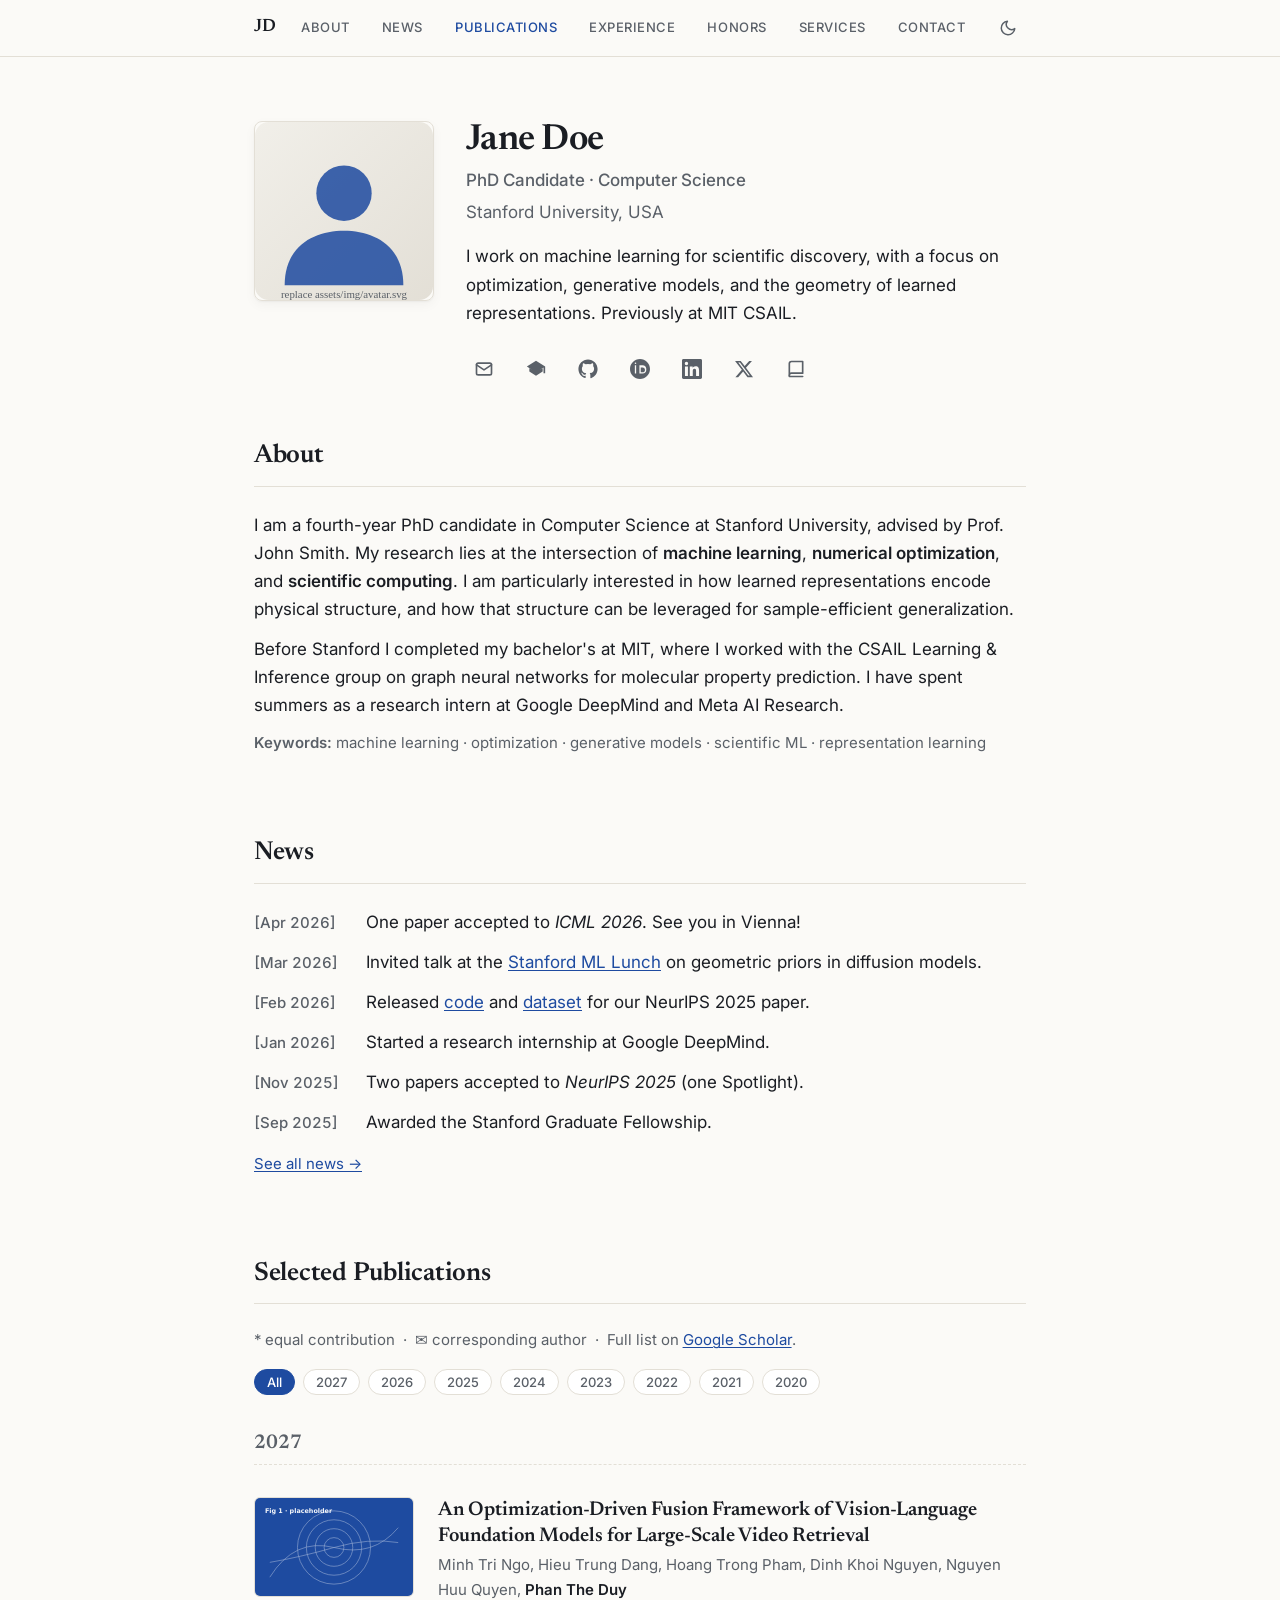
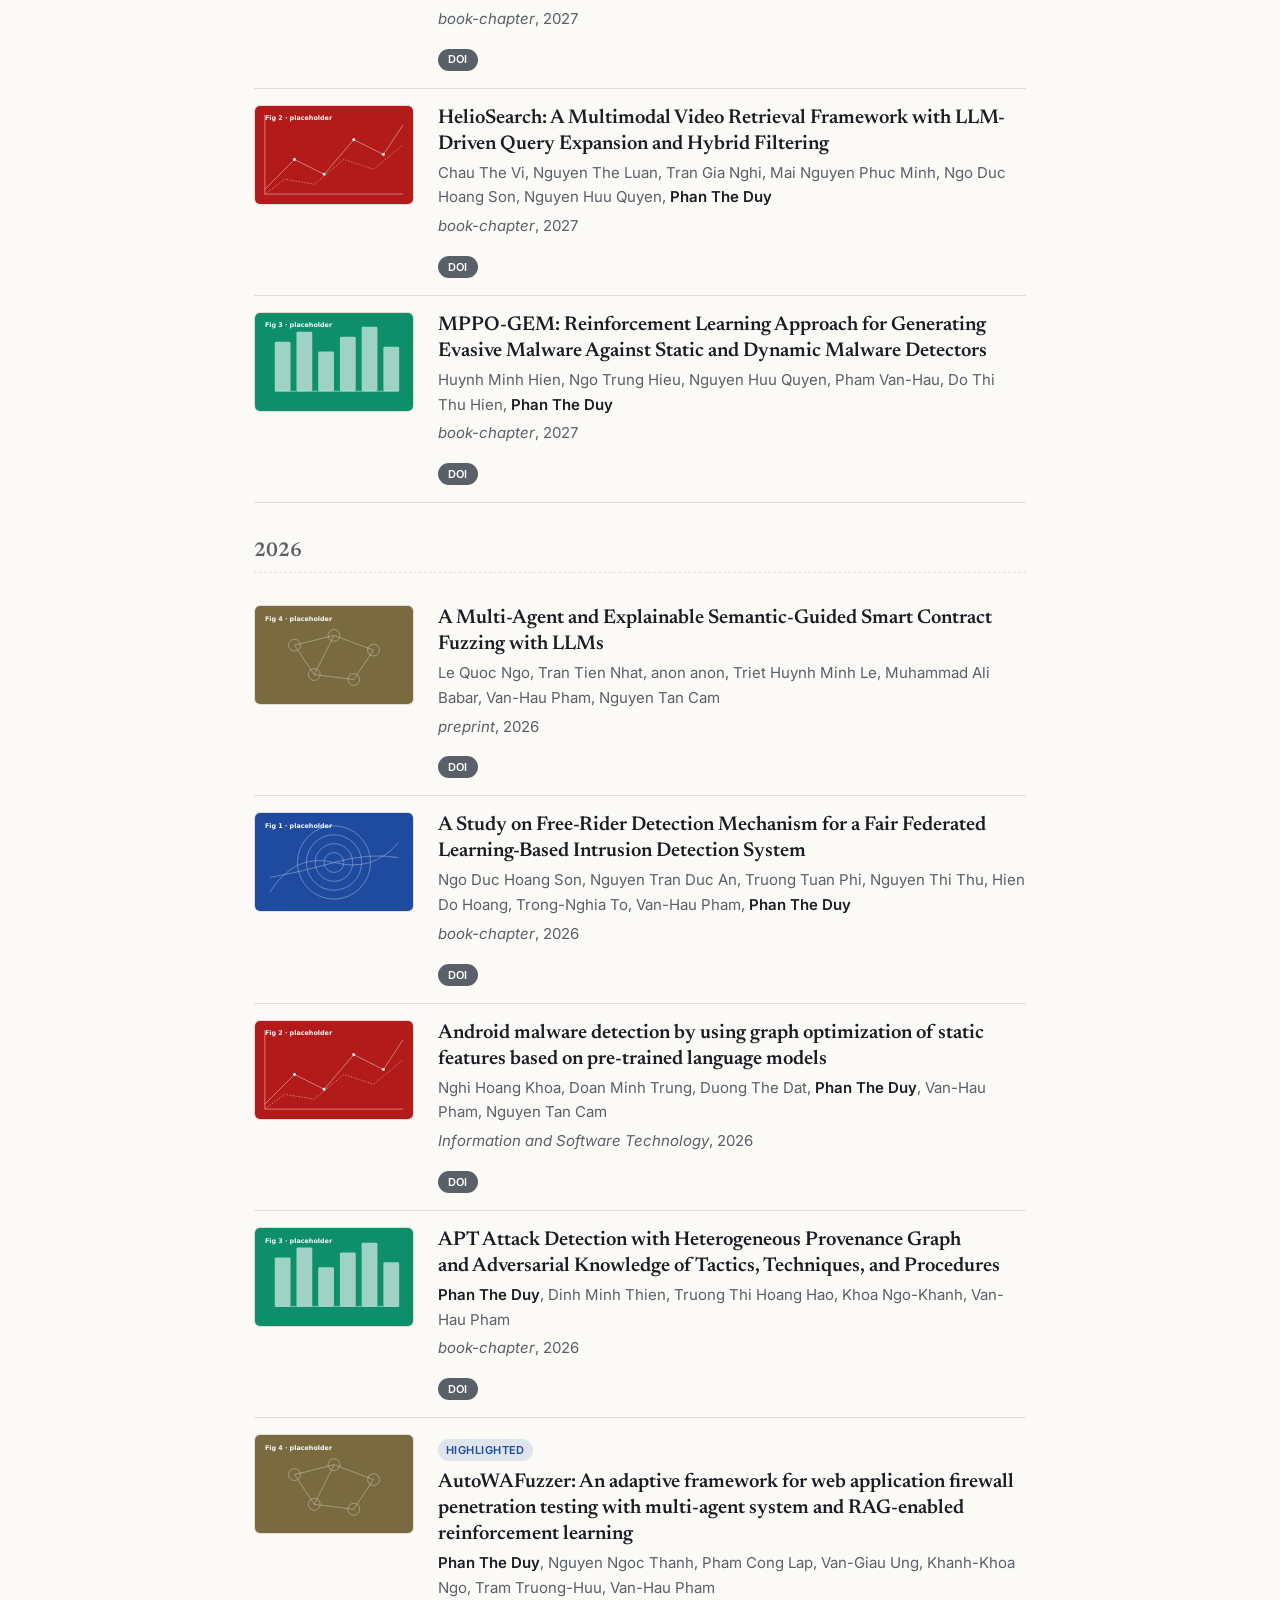
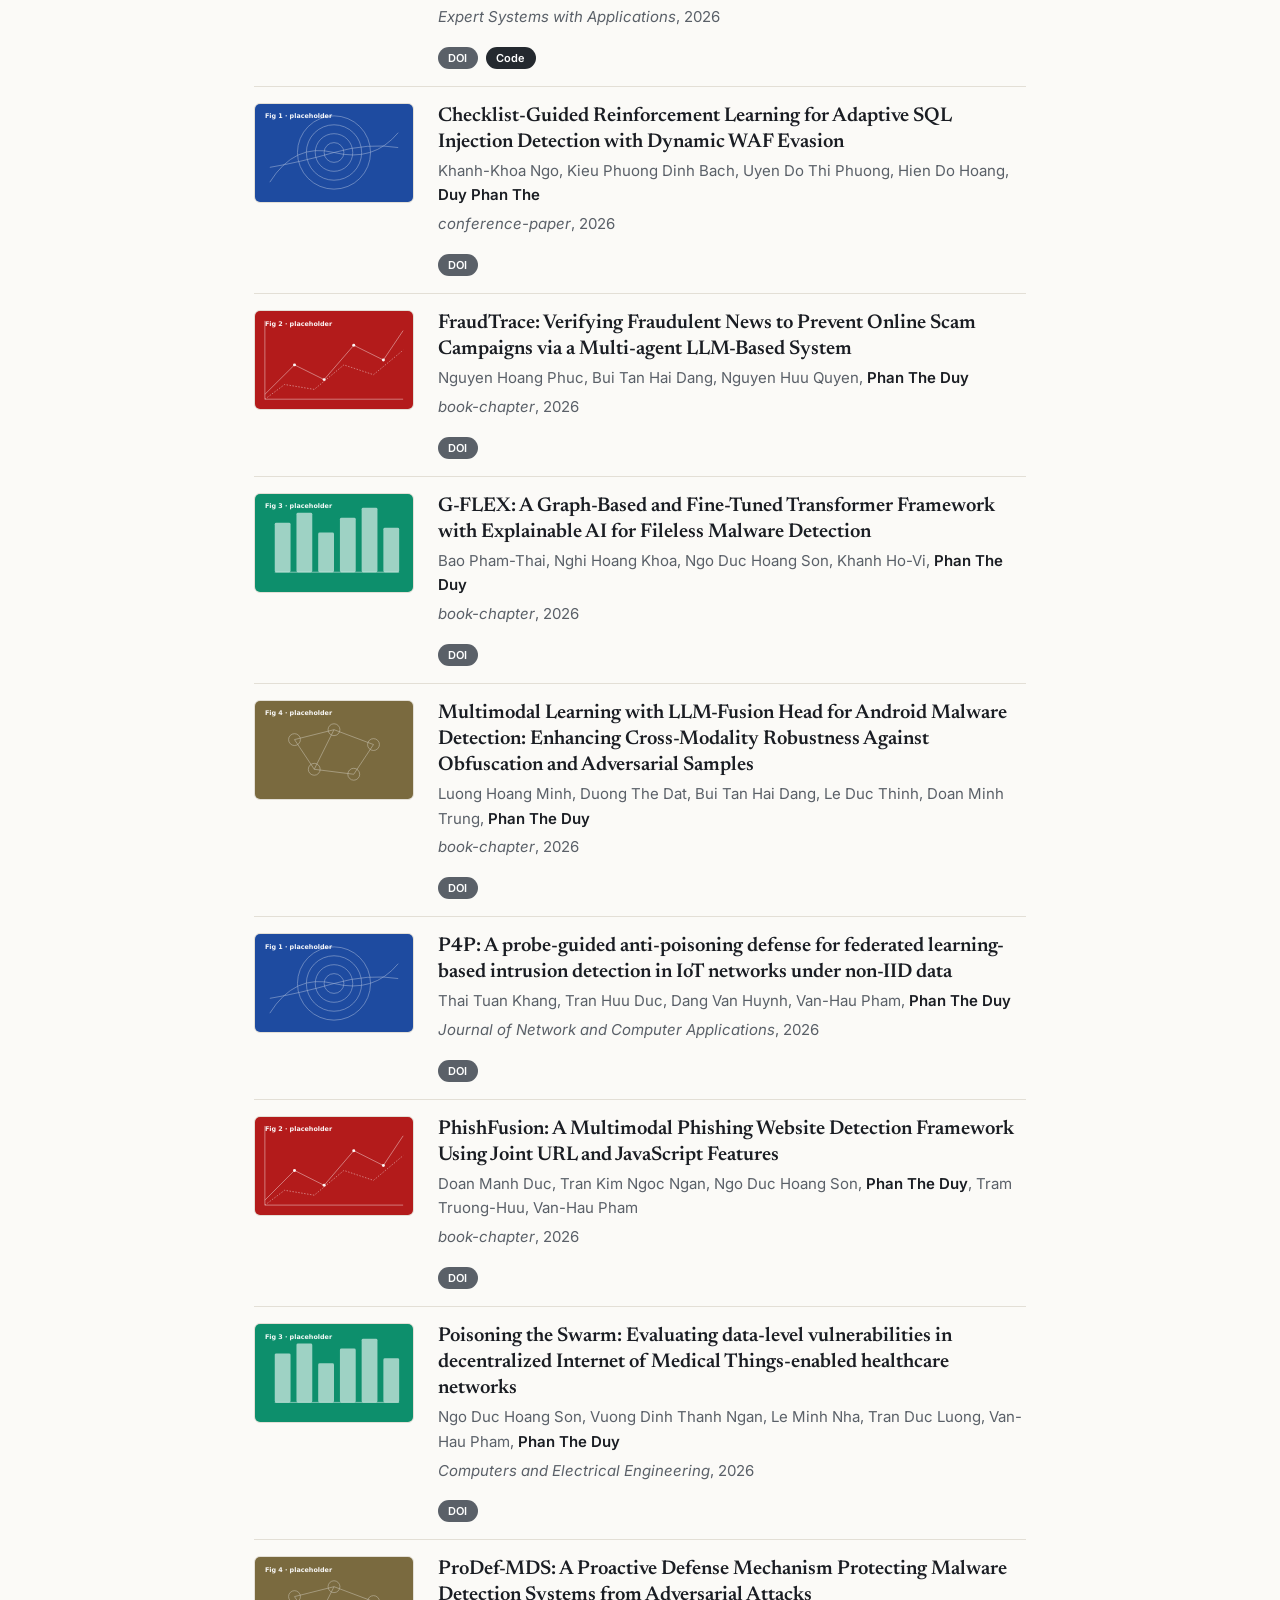
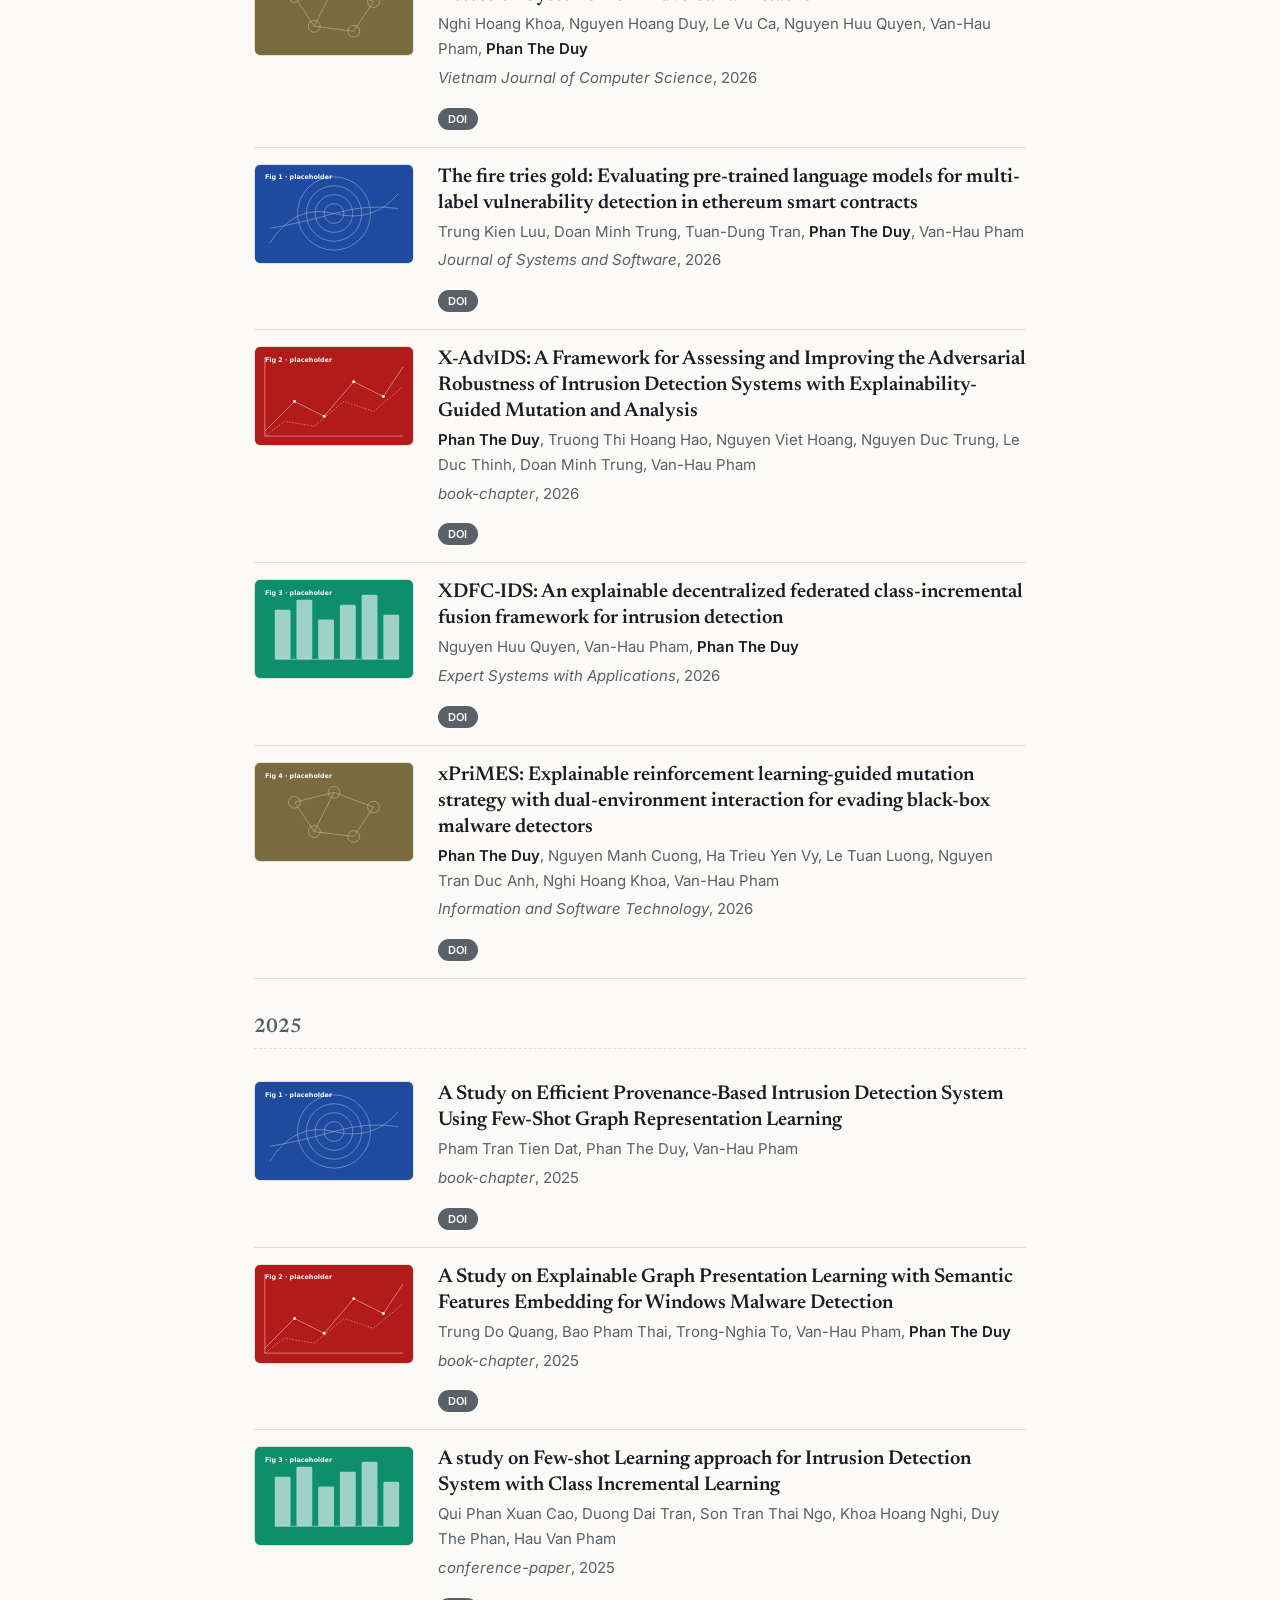
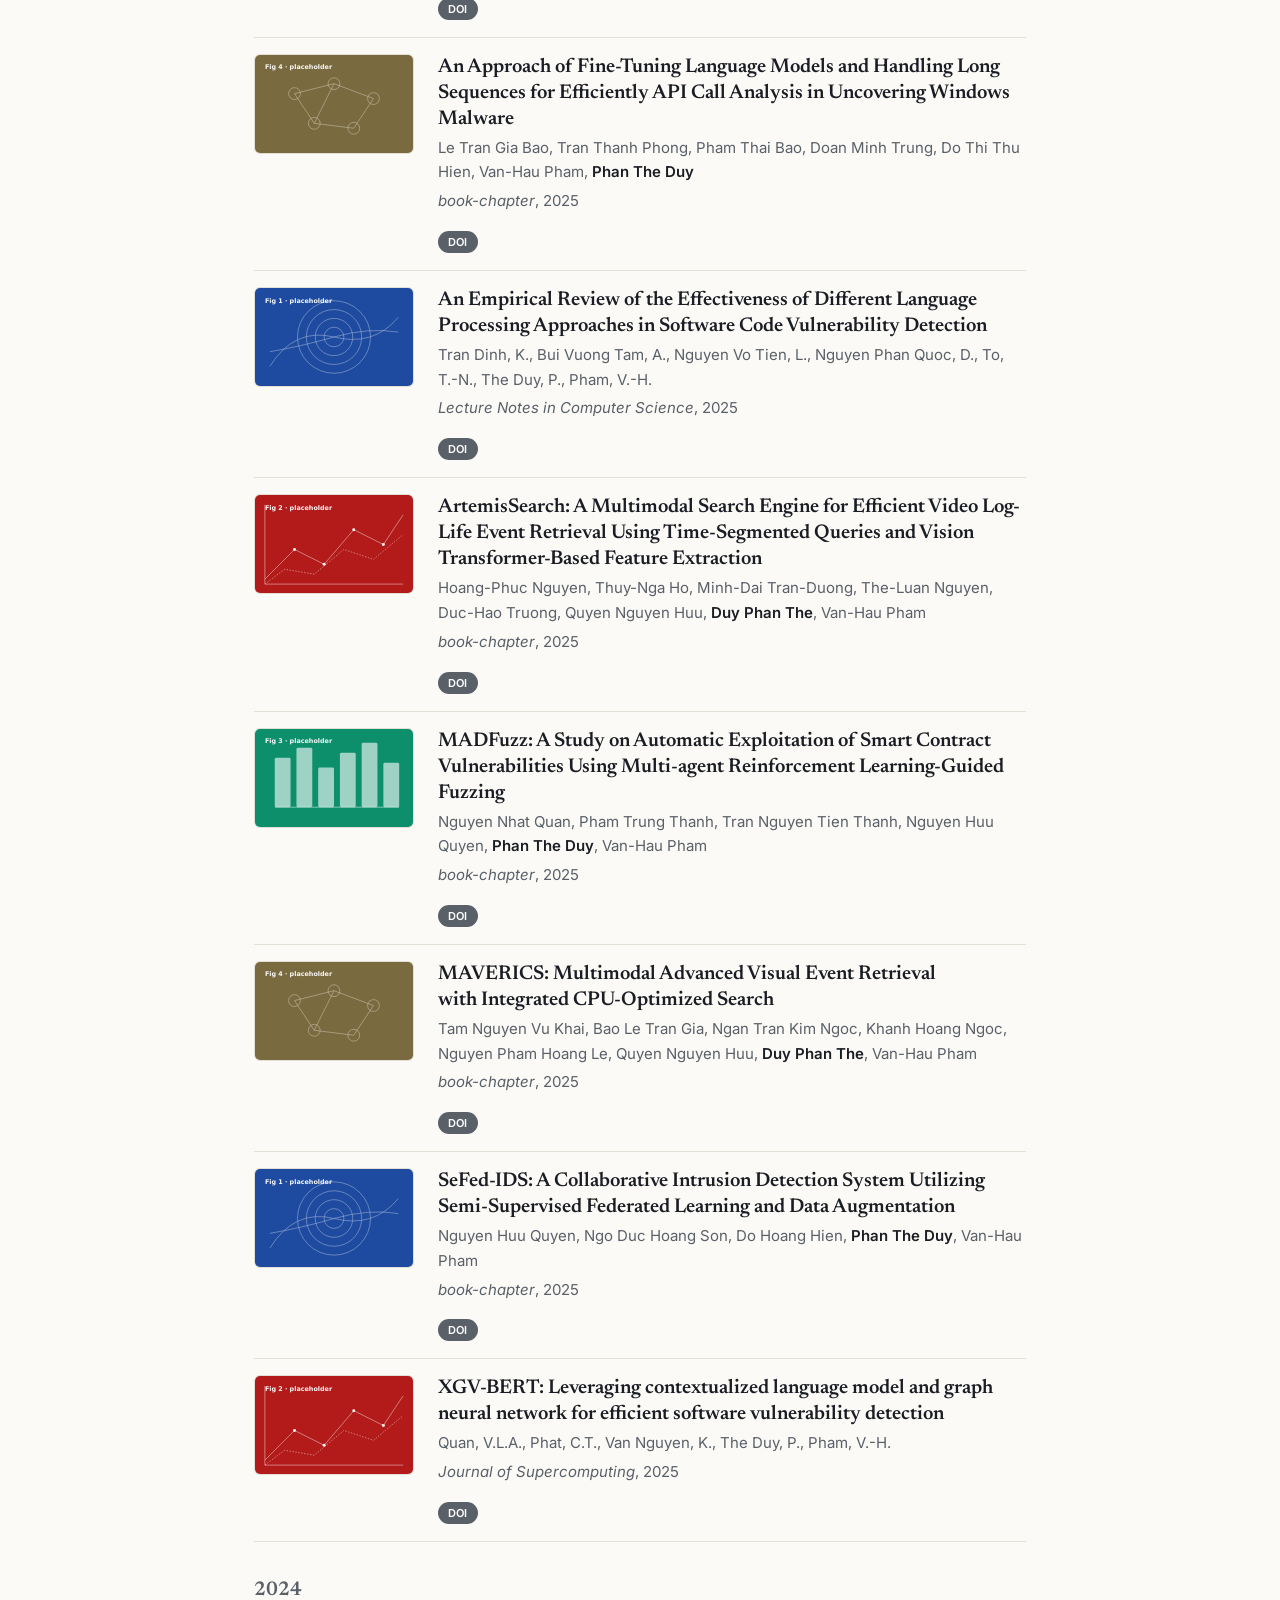
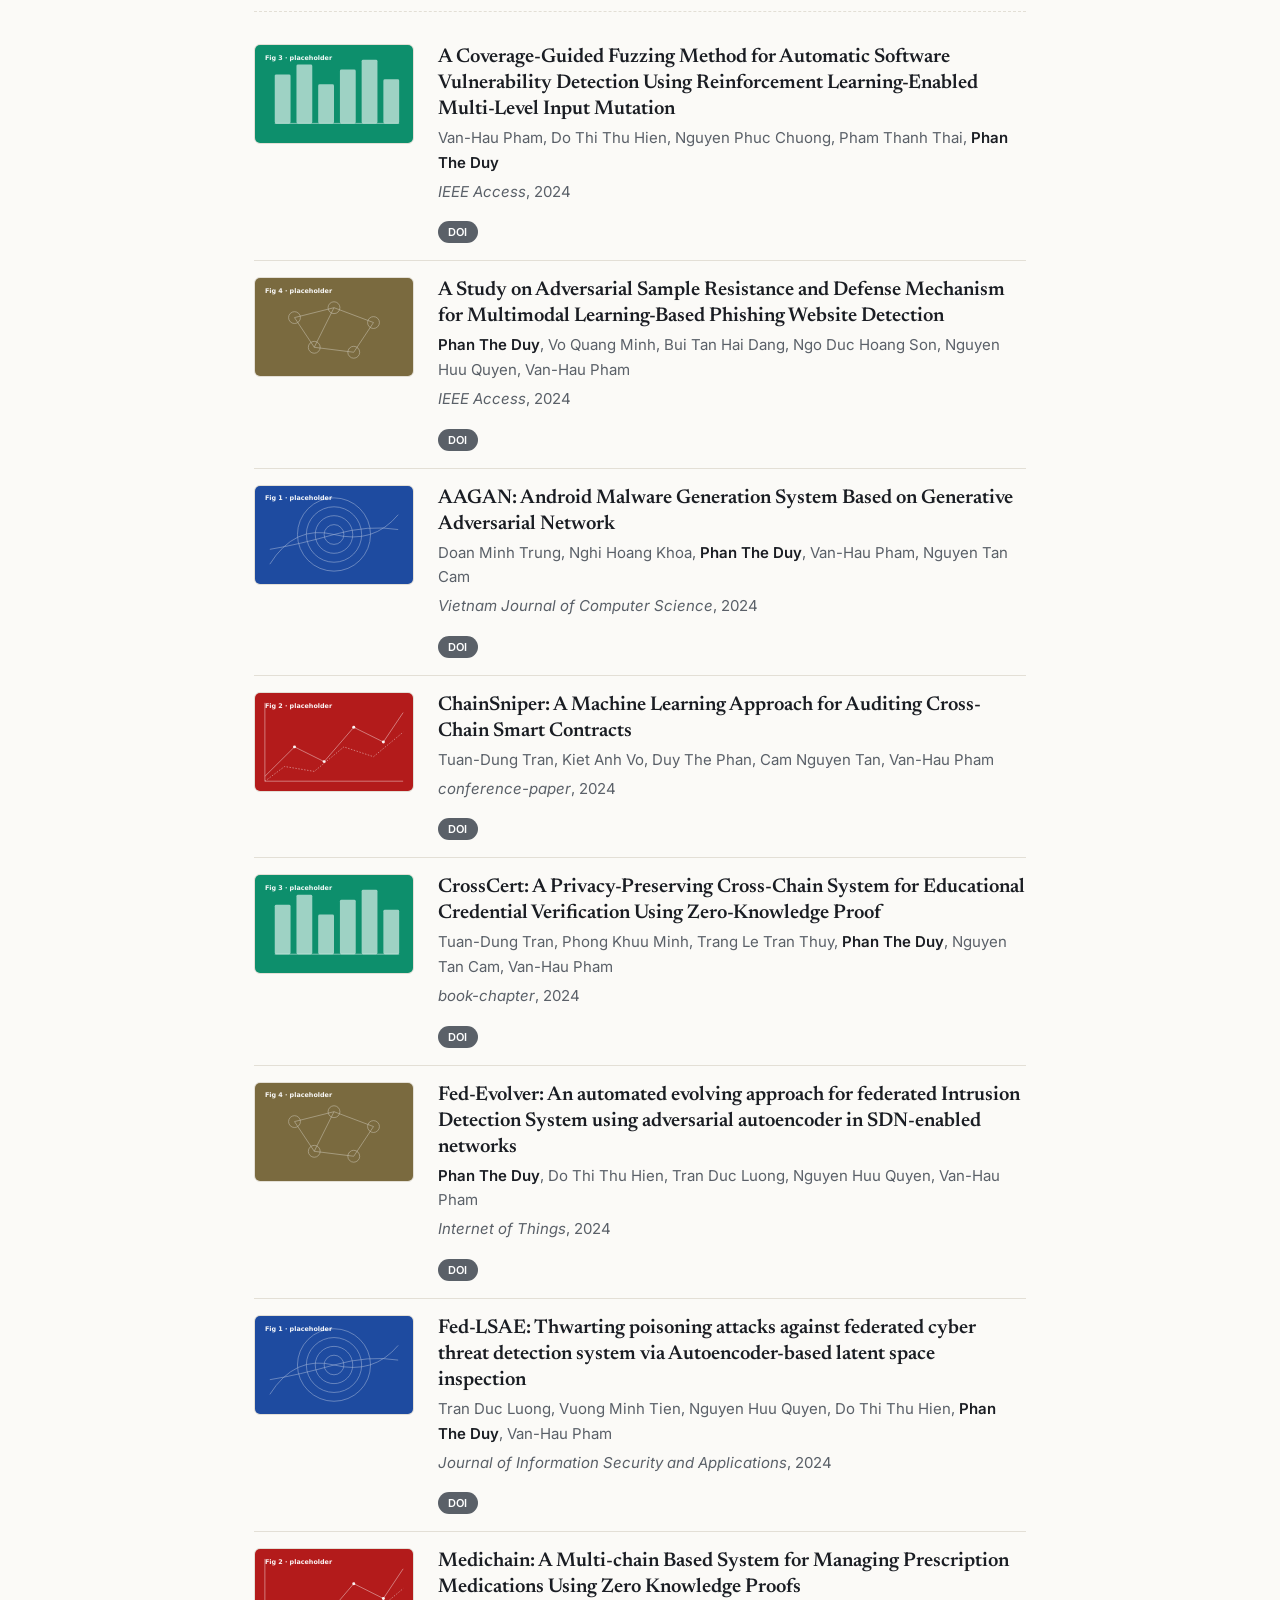
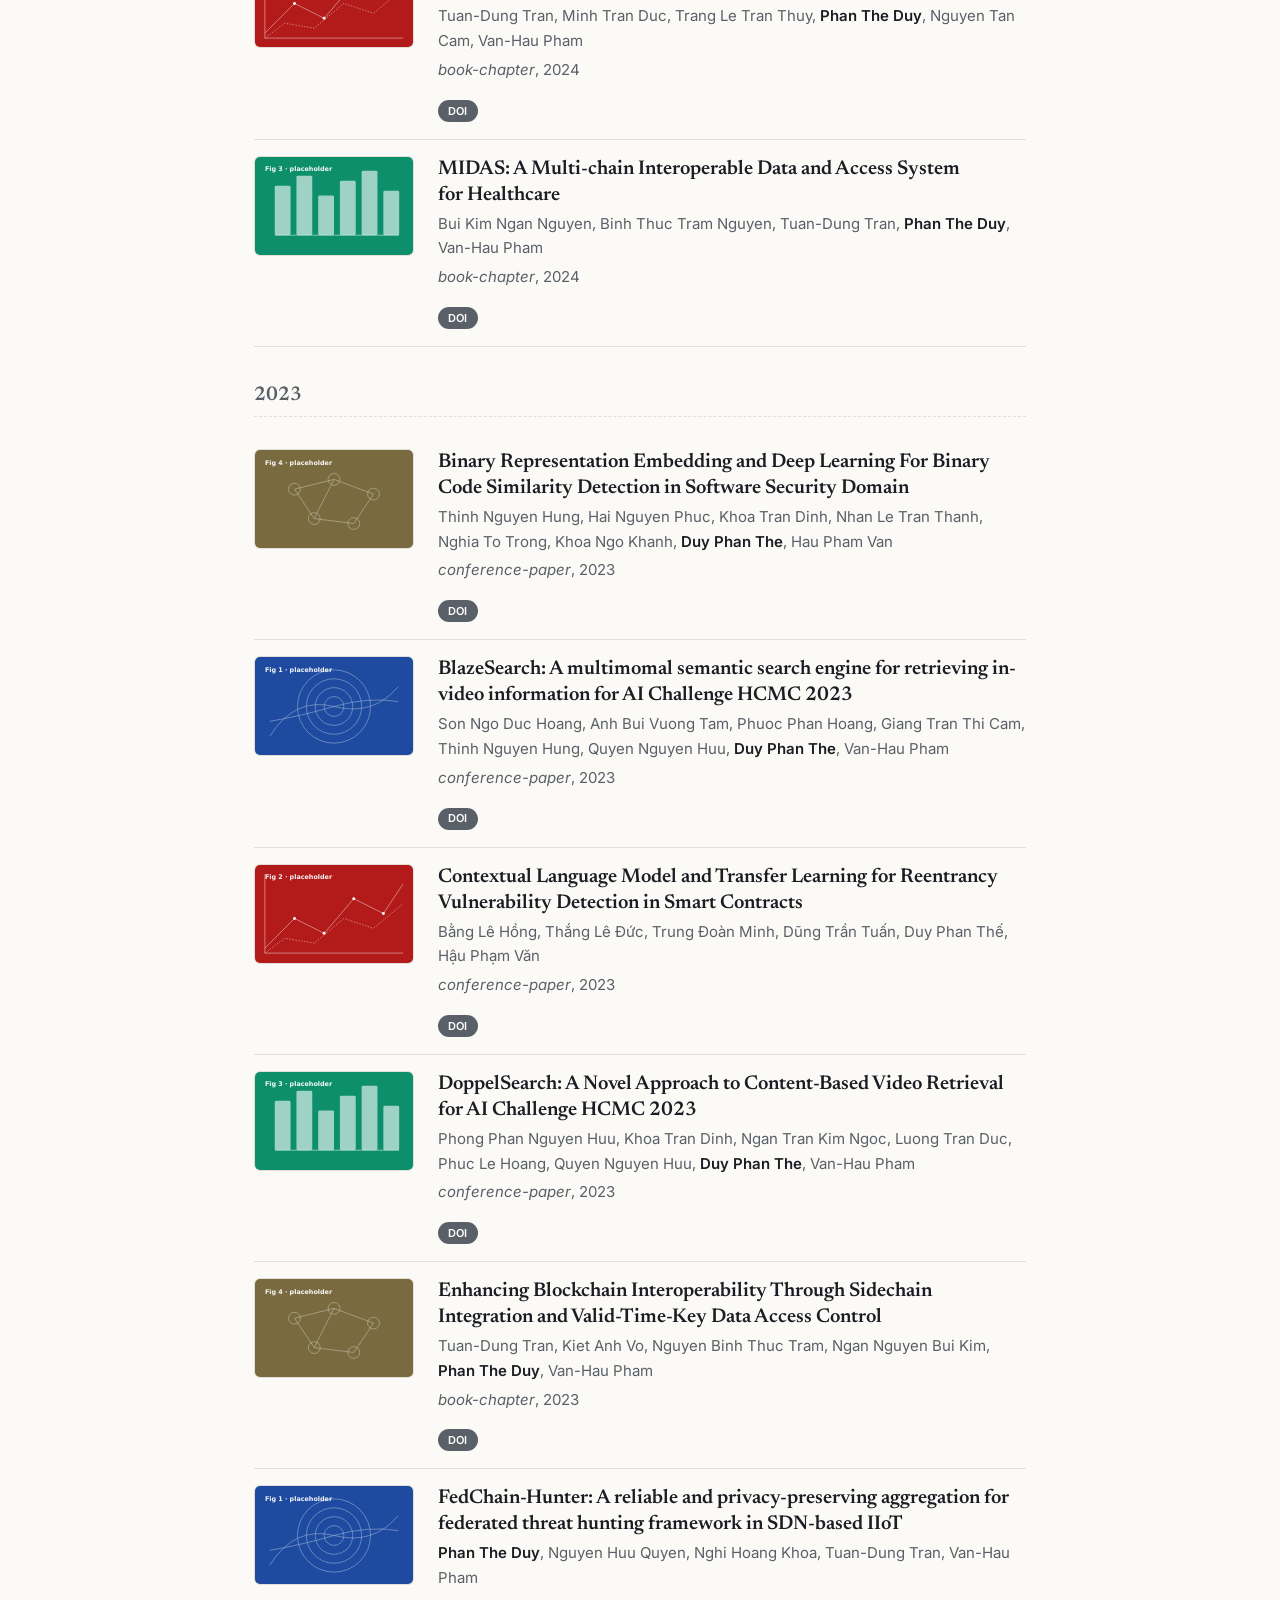
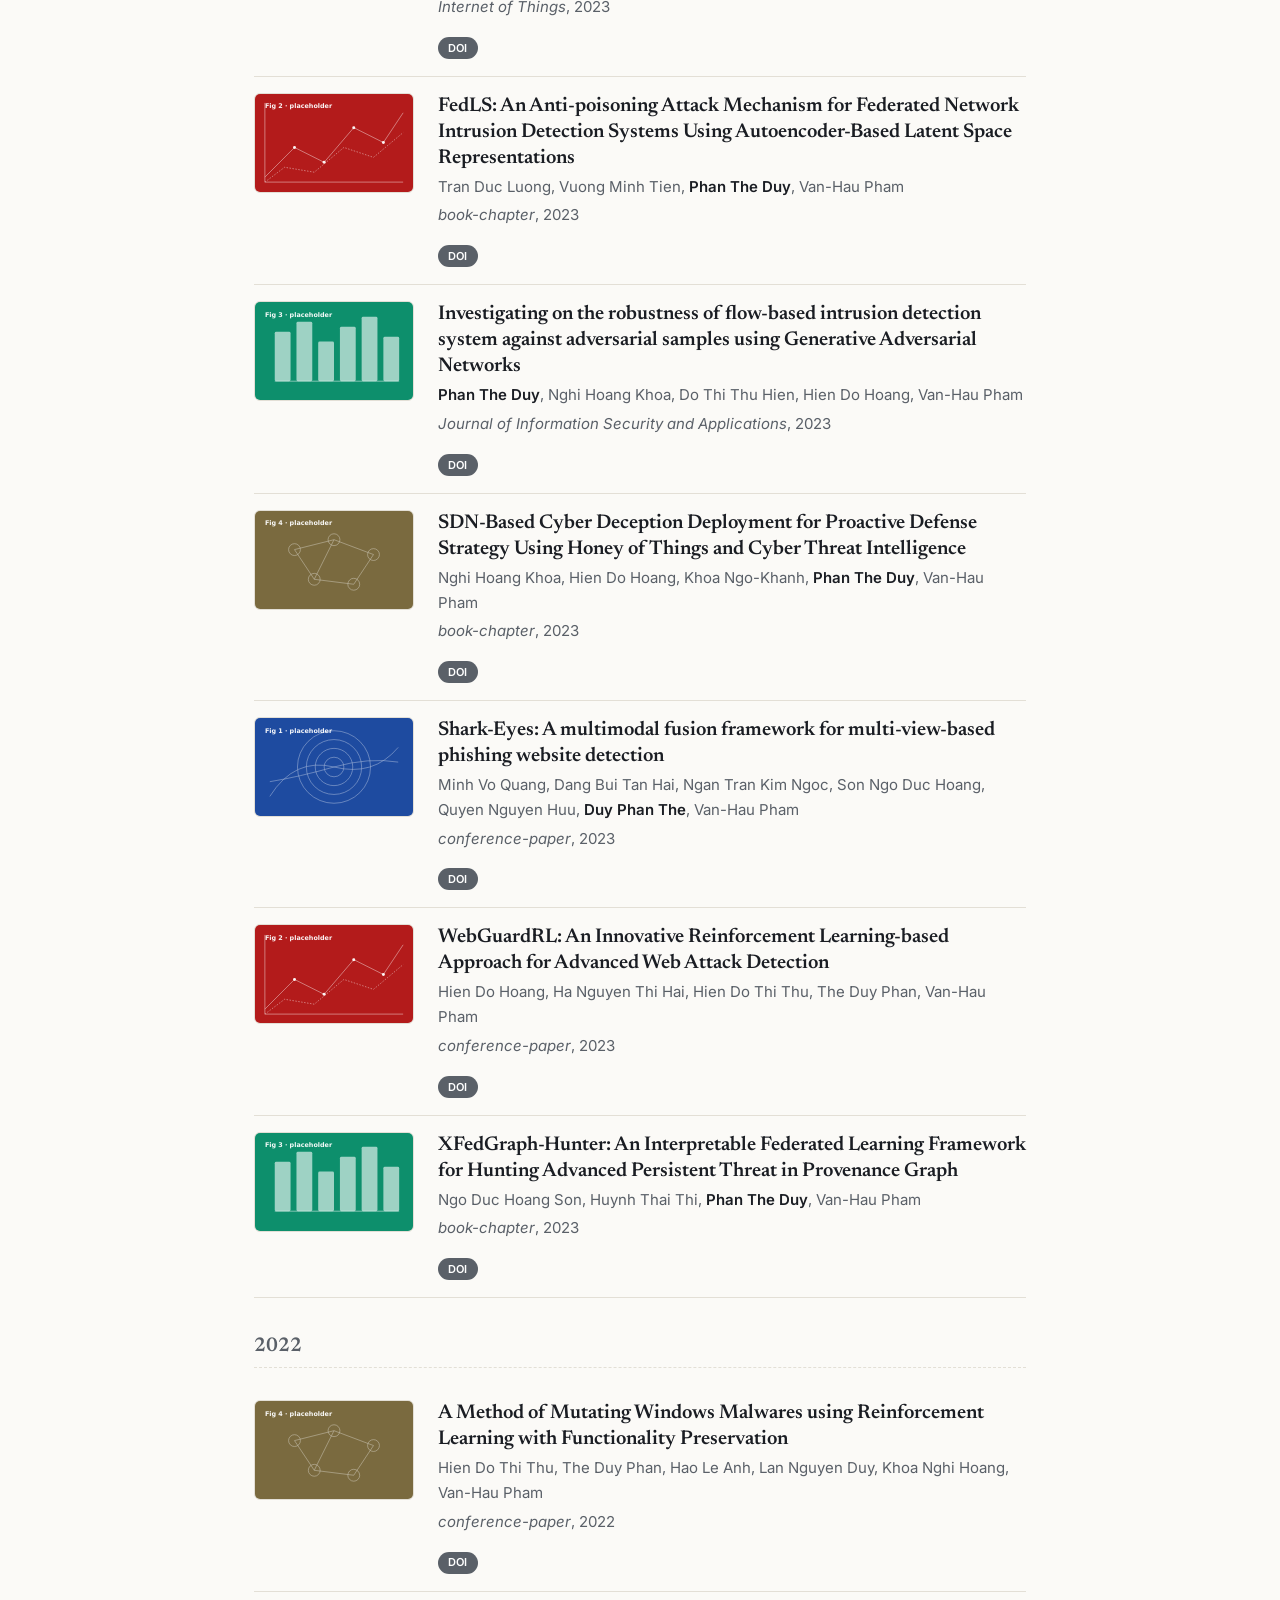
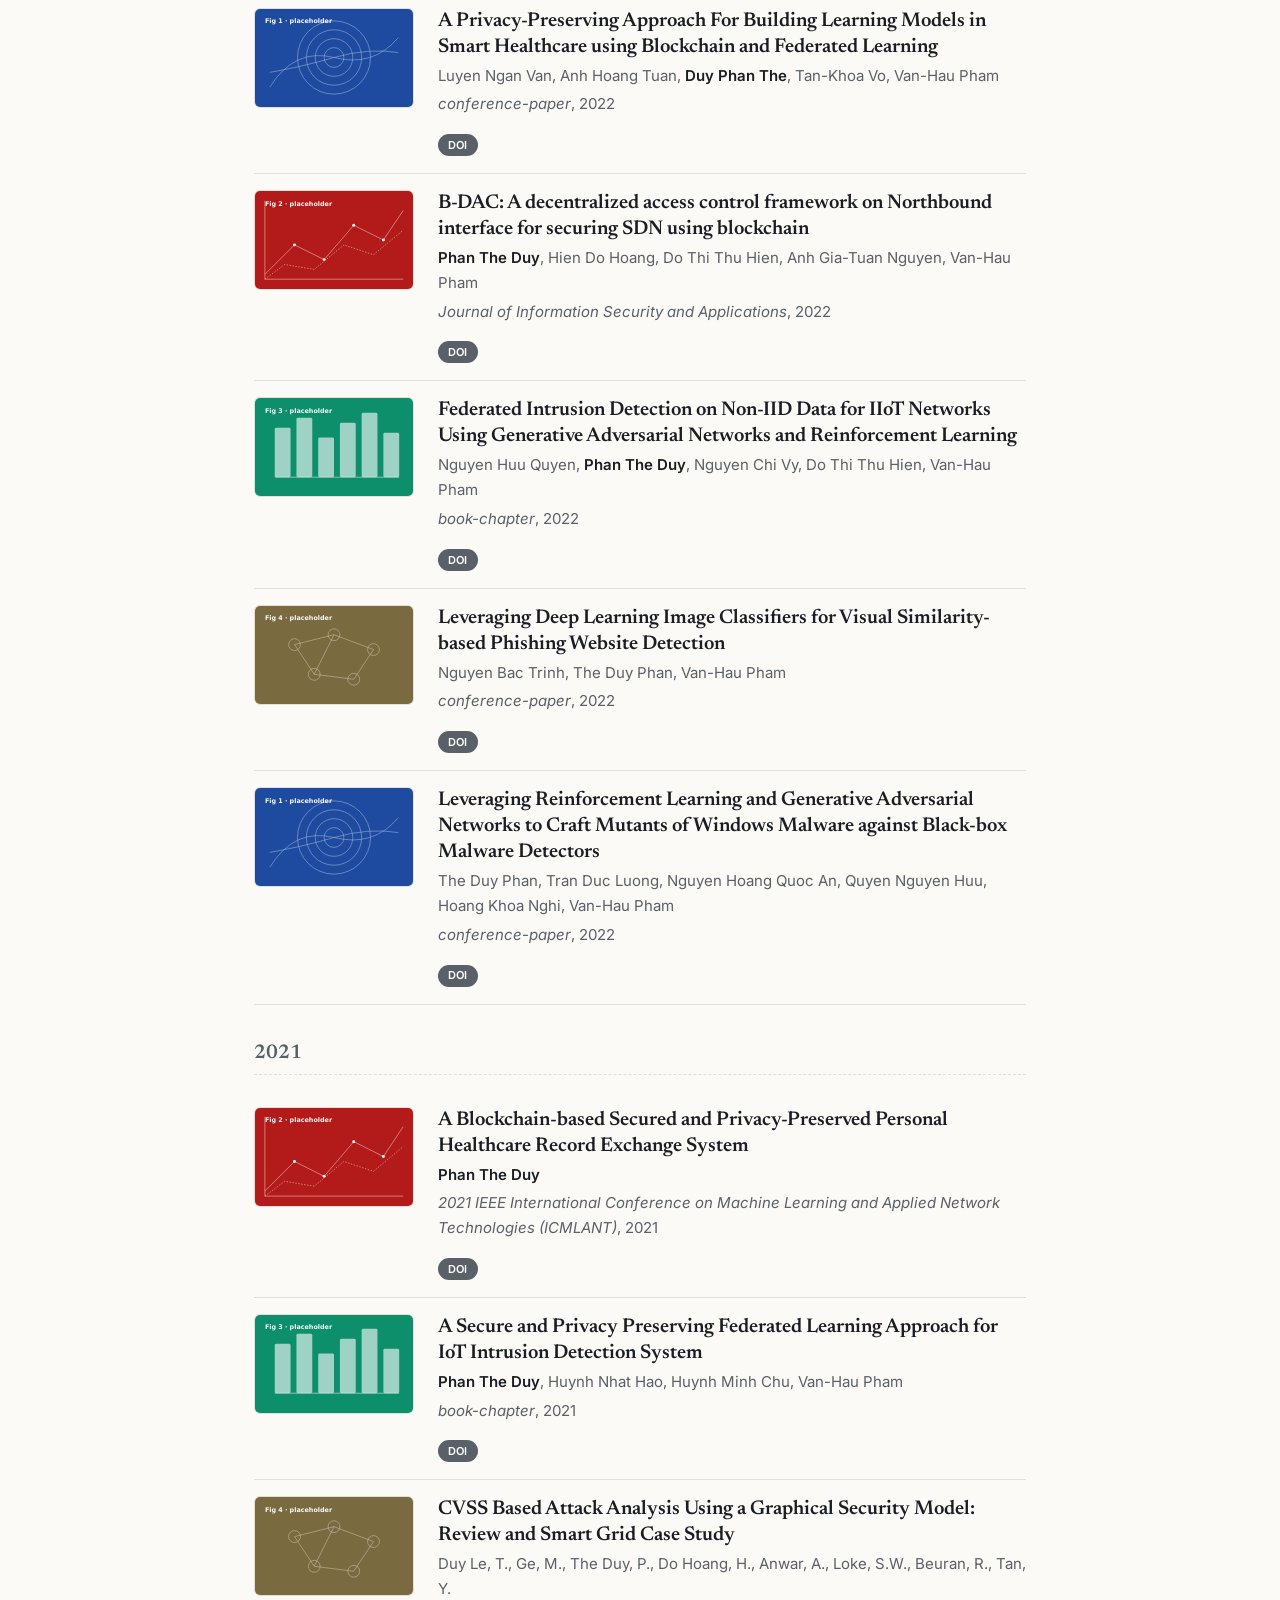
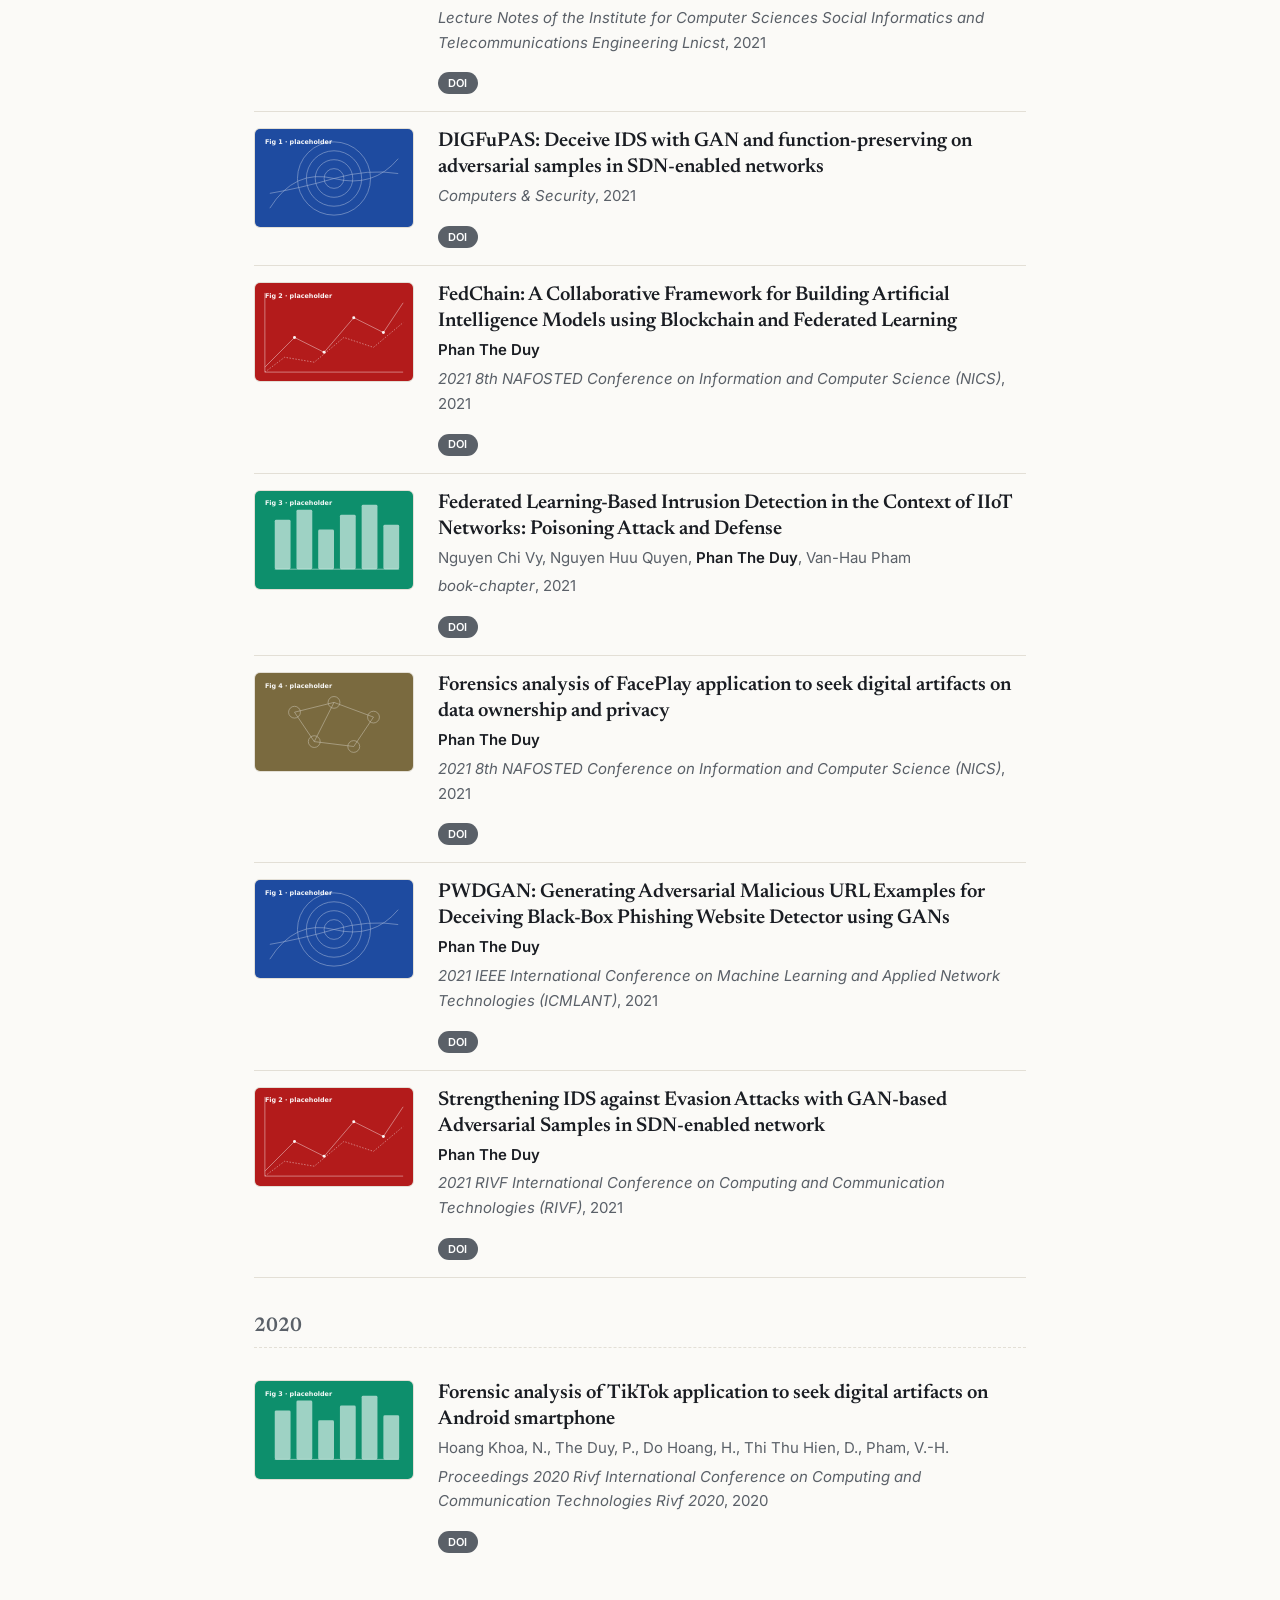
==== commit 73ca4c9d: "chore: sync publications from ORCID [skip ci]" ====
--- a/index.html
+++ b/index.html
@@ -306,7 +306,19 @@
       </article>
 
       <article class="pub" data-year="2026">
-        <img class="pub-thumb" src="assets/img/pub-thumb-01.svg" alt="Thumbnail for: FraudTrace: Verifying Fraudulent News to Prevent Online Scam Campaigns via a Multi-agent LLM-Based System" loading="lazy" />
+        <img class="pub-thumb" src="assets/img/pub-thumb-01.svg" alt="Thumbnail for: Checklist-Guided Reinforcement Learning for Adaptive SQL Injection Detection with Dynamic WAF Evasion" loading="lazy" />
+        <div class="pub-body">
+          <h4 class="pub-title">Checklist-Guided Reinforcement Learning for Adaptive SQL Injection Detection with Dynamic WAF Evasion</h4>
+          <p class="pub-authors">Khanh-Khoa Ngo, Kieu Phuong Dinh Bach, Uyen Do Thi Phuong, Hien Do Hoang, <strong>Duy Phan The</strong></p>
+          <p class="pub-venue"><em>conference-paper</em>, 2026</p>
+          <ul class="badge-row" aria-label="Paper links">
+            <li><a class="badge badge-pdf" href="https://doi.org/10.1145/3805862.3805926" target="_blank" rel="noopener">DOI</a></li>
+          </ul>
+        </div>
+      </article>
+
+      <article class="pub" data-year="2026">
+        <img class="pub-thumb" src="assets/img/pub-thumb-02.svg" alt="Thumbnail for: FraudTrace: Verifying Fraudulent News to Prevent Online Scam Campaigns via a Multi-agent LLM-Based System" loading="lazy" />
         <div class="pub-body">
           <h4 class="pub-title">FraudTrace: Verifying Fraudulent News to Prevent Online Scam Campaigns via a Multi-agent LLM-Based System</h4>
           <p class="pub-authors">Nguyen Hoang Phuc, Bui Tan Hai Dang, Nguyen Huu Quyen, <strong>Phan The Duy</strong></p>
@@ -318,7 +330,7 @@
       </article>
 
       <article class="pub" data-year="2026">
-        <img class="pub-thumb" src="assets/img/pub-thumb-02.svg" alt="Thumbnail for: G-FLEX: A Graph-Based and Fine-Tuned Transformer Framework with Explainable AI for Fileless Malware Detection" loading="lazy" />
+        <img class="pub-thumb" src="assets/img/pub-thumb-03.svg" alt="Thumbnail for: G-FLEX: A Graph-Based and Fine-Tuned Transformer Framework with Explainable AI for Fileless Malware Detection" loading="lazy" />
         <div class="pub-body">
           <h4 class="pub-title">G-FLEX: A Graph-Based and Fine-Tuned Transformer Framework with Explainable AI for Fileless Malware Detection</h4>
           <p class="pub-authors">Bao Pham-Thai, Nghi Hoang Khoa, Ngo Duc Hoang Son, Khanh Ho-Vi, <strong>Phan The Duy</strong></p>
@@ -330,7 +342,7 @@
       </article>
 
       <article class="pub" data-year="2026">
-        <img class="pub-thumb" src="assets/img/pub-thumb-03.svg" alt="Thumbnail for: Multimodal Learning with LLM-Fusion Head for Android Malware Detection: Enhancing Cross-Modality Robustness Against Obfuscation and Adversarial Samples" loading="lazy" />
+        <img class="pub-thumb" src="assets/img/pub-thumb-04.svg" alt="Thumbnail for: Multimodal Learning with LLM-Fusion Head for Android Malware Detection: Enhancing Cross-Modality Robustness Against Obfuscation and Adversarial Samples" loading="lazy" />
         <div class="pub-body">
           <h4 class="pub-title">Multimodal Learning with LLM-Fusion Head for Android Malware Detection: Enhancing Cross-Modality Robustness Against Obfuscation and Adversarial Samples</h4>
           <p class="pub-authors">Luong Hoang Minh, Duong The Dat, Bui Tan Hai Dang, Le Duc Thinh, Doan Minh Trung, <strong>Phan The Duy</strong></p>
@@ -342,7 +354,7 @@
       </article>
 
       <article class="pub" data-year="2026">
-        <img class="pub-thumb" src="assets/img/pub-thumb-04.svg" alt="Thumbnail for: P4P: A probe-guided anti-poisoning defense for federated learning-based intrusion detection in IoT networks under non-IID data" loading="lazy" />
+        <img class="pub-thumb" src="assets/img/pub-thumb-01.svg" alt="Thumbnail for: P4P: A probe-guided anti-poisoning defense for federated learning-based intrusion detection in IoT networks under non-IID data" loading="lazy" />
         <div class="pub-body">
           <h4 class="pub-title">P4P: A probe-guided anti-poisoning defense for federated learning-based intrusion detection in IoT networks under non-IID data</h4>
           <p class="pub-authors">Thai Tuan Khang, Tran Huu Duc, Dang Van Huynh, Van-Hau Pham, <strong>Phan The Duy</strong></p>
@@ -354,7 +366,7 @@
       </article>
 
       <article class="pub" data-year="2026">
-        <img class="pub-thumb" src="assets/img/pub-thumb-01.svg" alt="Thumbnail for: PhishFusion: A Multimodal Phishing Website Detection Framework Using Joint URL and JavaScript Features" loading="lazy" />
+        <img class="pub-thumb" src="assets/img/pub-thumb-02.svg" alt="Thumbnail for: PhishFusion: A Multimodal Phishing Website Detection Framework Using Joint URL and JavaScript Features" loading="lazy" />
         <div class="pub-body">
           <h4 class="pub-title">PhishFusion: A Multimodal Phishing Website Detection Framework Using Joint URL and JavaScript Features</h4>
           <p class="pub-authors">Doan Manh Duc, Tran Kim Ngoc Ngan, Ngo Duc Hoang Son, <strong>Phan The Duy</strong>, Tram Truong-Huu, Van-Hau Pham</p>
@@ -366,7 +378,7 @@
       </article>
 
       <article class="pub" data-year="2026">
-        <img class="pub-thumb" src="assets/img/pub-thumb-02.svg" alt="Thumbnail for: Poisoning the Swarm: Evaluating data-level vulnerabilities in decentralized Internet of Medical Things-enabled healthcare networks" loading="lazy" />
+        <img class="pub-thumb" src="assets/img/pub-thumb-03.svg" alt="Thumbnail for: Poisoning the Swarm: Evaluating data-level vulnerabilities in decentralized Internet of Medical Things-enabled healthcare networks" loading="lazy" />
         <div class="pub-body">
           <h4 class="pub-title">Poisoning the Swarm: Evaluating data-level vulnerabilities in decentralized Internet of Medical Things-enabled healthcare networks</h4>
           <p class="pub-authors">Ngo Duc Hoang Son, Vuong Dinh Thanh Ngan, Le Minh Nha, Tran Duc Luong, Van-Hau Pham, <strong>Phan The Duy</strong></p>
@@ -378,7 +390,7 @@
       </article>
 
       <article class="pub" data-year="2026">
-        <img class="pub-thumb" src="assets/img/pub-thumb-03.svg" alt="Thumbnail for: ProDef-MDS: A Proactive Defense Mechanism Protecting Malware Detection Systems from Adversarial Attacks" loading="lazy" />
+        <img class="pub-thumb" src="assets/img/pub-thumb-04.svg" alt="Thumbnail for: ProDef-MDS: A Proactive Defense Mechanism Protecting Malware Detection Systems from Adversarial Attacks" loading="lazy" />
         <div class="pub-body">
           <h4 class="pub-title">ProDef-MDS: A Proactive Defense Mechanism Protecting Malware Detection Systems from Adversarial Attacks</h4>
           <p class="pub-authors">Nghi Hoang Khoa, Nguyen Hoang Duy, Le Vu Ca, Nguyen Huu Quyen, Van-Hau Pham, <strong>Phan The Duy</strong></p>
@@ -390,7 +402,7 @@
       </article>
 
       <article class="pub" data-year="2026">
-        <img class="pub-thumb" src="assets/img/pub-thumb-04.svg" alt="Thumbnail for: The fire tries gold: Evaluating pre-trained language models for multi-label vulnerability detection in ethereum smart contracts" loading="lazy" />
+        <img class="pub-thumb" src="assets/img/pub-thumb-01.svg" alt="Thumbnail for: The fire tries gold: Evaluating pre-trained language models for multi-label vulnerability detection in ethereum smart contracts" loading="lazy" />
         <div class="pub-body">
           <h4 class="pub-title">The fire tries gold: Evaluating pre-trained language models for multi-label vulnerability detection in ethereum smart contracts</h4>
           <p class="pub-authors">Trung Kien Luu, Doan Minh Trung, Tuan-Dung Tran, <strong>Phan The Duy</strong>, Van-Hau Pham</p>
@@ -402,7 +414,7 @@
       </article>
 
       <article class="pub" data-year="2026">
-        <img class="pub-thumb" src="assets/img/pub-thumb-01.svg" alt="Thumbnail for: X-AdvIDS: A Framework for Assessing and Improving the Adversarial Robustness of Intrusion Detection Systems with Explainability-Guided Mutation and Analysis" loading="lazy" />
+        <img class="pub-thumb" src="assets/img/pub-thumb-02.svg" alt="Thumbnail for: X-AdvIDS: A Framework for Assessing and Improving the Adversarial Robustness of Intrusion Detection Systems with Explainability-Guided Mutation and Analysis" loading="lazy" />
         <div class="pub-body">
           <h4 class="pub-title">X-AdvIDS: A Framework for Assessing and Improving the Adversarial Robustness of Intrusion Detection Systems with Explainability-Guided Mutation and Analysis</h4>
           <p class="pub-authors"><strong>Phan The Duy</strong>, Truong Thi Hoang Hao, Nguyen Viet Hoang, Nguyen Duc Trung, Le Duc Thinh, Doan Minh Trung, Van-Hau Pham</p>
@@ -414,7 +426,7 @@
       </article>
 
       <article class="pub" data-year="2026">
-        <img class="pub-thumb" src="assets/img/pub-thumb-02.svg" alt="Thumbnail for: XDFC-IDS: An explainable decentralized federated class-incremental fusion framework for intrusion detection" loading="lazy" />
+        <img class="pub-thumb" src="assets/img/pub-thumb-03.svg" alt="Thumbnail for: XDFC-IDS: An explainable decentralized federated class-incremental fusion framework for intrusion detection" loading="lazy" />
         <div class="pub-body">
           <h4 class="pub-title">XDFC-IDS: An explainable decentralized federated class-incremental fusion framework for intrusion detection</h4>
           <p class="pub-authors">Nguyen Huu Quyen, Van-Hau Pham, <strong>Phan The Duy</strong></p>
@@ -426,7 +438,7 @@
       </article>
 
       <article class="pub" data-year="2026">
-        <img class="pub-thumb" src="assets/img/pub-thumb-03.svg" alt="Thumbnail for: xPriMES: Explainable reinforcement learning-guided mutation strategy with dual-environment interaction for evading black-box malware detectors" loading="lazy" />
+        <img class="pub-thumb" src="assets/img/pub-thumb-04.svg" alt="Thumbnail for: xPriMES: Explainable reinforcement learning-guided mutation strategy with dual-environment interaction for evading black-box malware detectors" loading="lazy" />
         <div class="pub-body">
           <h4 class="pub-title">xPriMES: Explainable reinforcement learning-guided mutation strategy with dual-environment interaction for evading black-box malware detectors</h4>
           <p class="pub-authors"><strong>Phan The Duy</strong>, Nguyen Manh Cuong, Ha Trieu Yen Vy, Le Tuan Luong, Nguyen Tran Duc Anh, Nghi Hoang Khoa, Van-Hau Pham</p>
@@ -440,7 +452,7 @@
       <h3 class="pub-year" data-year="2025">2025</h3>
 
       <article class="pub" data-year="2025">
-        <img class="pub-thumb" src="assets/img/pub-thumb-04.svg" alt="Thumbnail for: A Study on Efficient Provenance-Based Intrusion Detection System Using Few-Shot Graph Representation Learning" loading="lazy" />
+        <img class="pub-thumb" src="assets/img/pub-thumb-01.svg" alt="Thumbnail for: A Study on Efficient Provenance-Based Intrusion Detection System Using Few-Shot Graph Representation Learning" loading="lazy" />
         <div class="pub-body">
           <h4 class="pub-title">A Study on Efficient Provenance-Based Intrusion Detection System Using Few-Shot Graph Representation Learning</h4>
           <p class="pub-authors">Pham Tran Tien Dat, Phan The Duy, Van-Hau Pham</p>
@@ -452,7 +464,7 @@
       </article>
 
       <article class="pub" data-year="2025">
-        <img class="pub-thumb" src="assets/img/pub-thumb-01.svg" alt="Thumbnail for: A Study on Explainable Graph Presentation Learning with Semantic Features Embedding for Windows Malware Detection" loading="lazy" />
+        <img class="pub-thumb" src="assets/img/pub-thumb-02.svg" alt="Thumbnail for: A Study on Explainable Graph Presentation Learning with Semantic Features Embedding for Windows Malware Detection" loading="lazy" />
         <div class="pub-body">
           <h4 class="pub-title">A Study on Explainable Graph Presentation Learning with Semantic Features Embedding for Windows Malware Detection</h4>
           <p class="pub-authors">Trung Do Quang, Bao Pham Thai, Trong-Nghia To, Van-Hau Pham, <strong>Phan The Duy</strong></p>
@@ -464,7 +476,7 @@
       </article>
 
       <article class="pub" data-year="2025">
-        <img class="pub-thumb" src="assets/img/pub-thumb-02.svg" alt="Thumbnail for: A study on Few-shot Learning approach for Intrusion Detection System with Class Incremental Learning" loading="lazy" />
+        <img class="pub-thumb" src="assets/img/pub-thumb-03.svg" alt="Thumbnail for: A study on Few-shot Learning approach for Intrusion Detection System with Class Incremental Learning" loading="lazy" />
         <div class="pub-body">
           <h4 class="pub-title">A study on Few-shot Learning approach for Intrusion Detection System with Class Incremental Learning</h4>
           <p class="pub-authors">Qui Phan Xuan Cao, Duong Dai Tran, Son Tran Thai Ngo, Khoa Hoang Nghi, Duy The Phan, Hau Van Pham</p>
@@ -476,7 +488,7 @@
       </article>
 
       <article class="pub" data-year="2025">
-        <img class="pub-thumb" src="assets/img/pub-thumb-03.svg" alt="Thumbnail for: An Approach of Fine-Tuning Language Models and Handling Long Sequences for Efficiently API Call Analysis in Uncovering Windows Malware" loading="lazy" />
+        <img class="pub-thumb" src="assets/img/pub-thumb-04.svg" alt="Thumbnail for: An Approach of Fine-Tuning Language Models and Handling Long Sequences for Efficiently API Call Analysis in Uncovering Windows Malware" loading="lazy" />
         <div class="pub-body">
           <h4 class="pub-title">An Approach of Fine-Tuning Language Models and Handling Long Sequences for Efficiently API Call Analysis in Uncovering Windows Malware</h4>
           <p class="pub-authors">Le Tran Gia Bao, Tran Thanh Phong, Pham Thai Bao, Doan Minh Trung, Do Thi Thu Hien, Van-Hau Pham, <strong>Phan The Duy</strong></p>
@@ -488,7 +500,7 @@
       </article>
 
       <article class="pub" data-year="2025">
-        <img class="pub-thumb" src="assets/img/pub-thumb-04.svg" alt="Thumbnail for: An Empirical Review of the Effectiveness of Different Language Processing Approaches in Software Code Vulnerability Detection" loading="lazy" />
+        <img class="pub-thumb" src="assets/img/pub-thumb-01.svg" alt="Thumbnail for: An Empirical Review of the Effectiveness of Different Language Processing Approaches in Software Code Vulnerability Detection" loading="lazy" />
         <div class="pub-body">
           <h4 class="pub-title">An Empirical Review of the Effectiveness of Different Language Processing Approaches in Software Code Vulnerability Detection</h4>
           <p class="pub-authors">Tran Dinh, K., Bui Vuong Tam, A., Nguyen Vo Tien, L., Nguyen Phan Quoc, D., To, T.-N., The Duy, P., Pham, V.-H.</p>
@@ -500,7 +512,7 @@
       </article>
 
       <article class="pub" data-year="2025">
-        <img class="pub-thumb" src="assets/img/pub-thumb-01.svg" alt="Thumbnail for: ArtemisSearch: A Multimodal Search Engine for Efficient Video Log-Life Event Retrieval Using Time-Segmented Queries and Vision Transformer-Based Feature Extraction" loading="lazy" />
+        <img class="pub-thumb" src="assets/img/pub-thumb-02.svg" alt="Thumbnail for: ArtemisSearch: A Multimodal Search Engine for Efficient Video Log-Life Event Retrieval Using Time-Segmented Queries and Vision Transformer-Based Feature Extraction" loading="lazy" />
         <div class="pub-body">
           <h4 class="pub-title">ArtemisSearch: A Multimodal Search Engine for Efficient Video Log-Life Event Retrieval Using Time-Segmented Queries and Vision Transformer-Based Feature Extraction</h4>
           <p class="pub-authors">Hoang-Phuc Nguyen, Thuy-Nga Ho, Minh-Dai Tran-Duong, The-Luan Nguyen, Duc-Hao Truong, Quyen Nguyen Huu, <strong>Duy Phan The</strong>, Van-Hau Pham</p>
@@ -512,7 +524,7 @@
       </article>
 
       <article class="pub" data-year="2025">
-        <img class="pub-thumb" src="assets/img/pub-thumb-02.svg" alt="Thumbnail for: MADFuzz: A Study on Automatic Exploitation of Smart Contract Vulnerabilities Using Multi-agent Reinforcement Learning-Guided Fuzzing" loading="lazy" />
+        <img class="pub-thumb" src="assets/img/pub-thumb-03.svg" alt="Thumbnail for: MADFuzz: A Study on Automatic Exploitation of Smart Contract Vulnerabilities Using Multi-agent Reinforcement Learning-Guided Fuzzing" loading="lazy" />
         <div class="pub-body">
           <h4 class="pub-title">MADFuzz: A Study on Automatic Exploitation of Smart Contract Vulnerabilities Using Multi-agent Reinforcement Learning-Guided Fuzzing</h4>
           <p class="pub-authors">Nguyen Nhat Quan, Pham Trung Thanh, Tran Nguyen Tien Thanh, Nguyen Huu Quyen, <strong>Phan The Duy</strong>, Van-Hau Pham</p>
@@ -524,7 +536,7 @@
       </article>
 
       <article class="pub" data-year="2025">
-        <img class="pub-thumb" src="assets/img/pub-thumb-03.svg" alt="Thumbnail for: MAVERICS: Multimodal Advanced Visual Event Retrieval with Integrated CPU-Optimized Search" loading="lazy" />
+        <img class="pub-thumb" src="assets/img/pub-thumb-04.svg" alt="Thumbnail for: MAVERICS: Multimodal Advanced Visual Event Retrieval with Integrated CPU-Optimized Search" loading="lazy" />
         <div class="pub-body">
           <h4 class="pub-title">MAVERICS: Multimodal Advanced Visual Event Retrieval with Integrated CPU-Optimized Search</h4>
           <p class="pub-authors">Tam Nguyen Vu Khai, Bao Le Tran Gia, Ngan Tran Kim Ngoc, Khanh Hoang Ngoc, Nguyen Pham Hoang Le, Quyen Nguyen Huu, <strong>Duy Phan The</strong>, Van-Hau Pham</p>
@@ -536,7 +548,7 @@
       </article>
 
       <article class="pub" data-year="2025">
-        <img class="pub-thumb" src="assets/img/pub-thumb-04.svg" alt="Thumbnail for: SeFed-IDS: A Collaborative Intrusion Detection System Utilizing Semi-Supervised Federated Learning and Data Augmentation" loading="lazy" />
+        <img class="pub-thumb" src="assets/img/pub-thumb-01.svg" alt="Thumbnail for: SeFed-IDS: A Collaborative Intrusion Detection System Utilizing Semi-Supervised Federated Learning and Data Augmentation" loading="lazy" />
         <div class="pub-body">
           <h4 class="pub-title">SeFed-IDS: A Collaborative Intrusion Detection System Utilizing Semi-Supervised Federated Learning and Data Augmentation</h4>
           <p class="pub-authors">Nguyen Huu Quyen, Ngo Duc Hoang Son, Do Hoang Hien, <strong>Phan The Duy</strong>, Van-Hau Pham</p>
@@ -548,7 +560,7 @@
       </article>
 
       <article class="pub" data-year="2025">
-        <img class="pub-thumb" src="assets/img/pub-thumb-01.svg" alt="Thumbnail for: XGV-BERT: Leveraging contextualized language model and graph neural network for efficient software vulnerability detection" loading="lazy" />
+        <img class="pub-thumb" src="assets/img/pub-thumb-02.svg" alt="Thumbnail for: XGV-BERT: Leveraging contextualized language model and graph neural network for efficient software vulnerability detection" loading="lazy" />
         <div class="pub-body">
           <h4 class="pub-title">XGV-BERT: Leveraging contextualized language model and graph neural network for efficient software vulnerability detection</h4>
           <p class="pub-authors">Quan, V.L.A., Phat, C.T., Van Nguyen, K., The Duy, P., Pham, V.-H.</p>
@@ -562,7 +574,7 @@
       <h3 class="pub-year" data-year="2024">2024</h3>
 
       <article class="pub" data-year="2024">
-        <img class="pub-thumb" src="assets/img/pub-thumb-02.svg" alt="Thumbnail for: A Coverage-Guided Fuzzing Method for Automatic Software Vulnerability Detection Using Reinforcement Learning-Enabled Multi-Level Input Mutation" loading="lazy" />
+        <img class="pub-thumb" src="assets/img/pub-thumb-03.svg" alt="Thumbnail for: A Coverage-Guided Fuzzing Method for Automatic Software Vulnerability Detection Using Reinforcement Learning-Enabled Multi-Level Input Mutation" loading="lazy" />
         <div class="pub-body">
           <h4 class="pub-title">A Coverage-Guided Fuzzing Method for Automatic Software Vulnerability Detection Using Reinforcement Learning-Enabled Multi-Level Input Mutation</h4>
           <p class="pub-authors">Van-Hau Pham, Do Thi Thu Hien, Nguyen Phuc Chuong, Pham Thanh Thai, <strong>Phan The Duy</strong></p>
@@ -574,7 +586,7 @@
       </article>
 
       <article class="pub" data-year="2024">
-        <img class="pub-thumb" src="assets/img/pub-thumb-03.svg" alt="Thumbnail for: A Study on Adversarial Sample Resistance and Defense Mechanism for Multimodal Learning-Based Phishing Website Detection" loading="lazy" />
+        <img class="pub-thumb" src="assets/img/pub-thumb-04.svg" alt="Thumbnail for: A Study on Adversarial Sample Resistance and Defense Mechanism for Multimodal Learning-Based Phishing Website Detection" loading="lazy" />
         <div class="pub-body">
           <h4 class="pub-title">A Study on Adversarial Sample Resistance and Defense Mechanism for Multimodal Learning-Based Phishing Website Detection</h4>
           <p class="pub-authors"><strong>Phan The Duy</strong>, Vo Quang Minh, Bui Tan Hai Dang, Ngo Duc Hoang Son, Nguyen Huu Quyen, Van-Hau Pham</p>
@@ -586,7 +598,7 @@
       </article>
 
       <article class="pub" data-year="2024">
-        <img class="pub-thumb" src="assets/img/pub-thumb-04.svg" alt="Thumbnail for: AAGAN: Android Malware Generation System Based on Generative Adversarial Network" loading="lazy" />
+        <img class="pub-thumb" src="assets/img/pub-thumb-01.svg" alt="Thumbnail for: AAGAN: Android Malware Generation System Based on Generative Adversarial Network" loading="lazy" />
         <div class="pub-body">
           <h4 class="pub-title">AAGAN: Android Malware Generation System Based on Generative Adversarial Network</h4>
           <p class="pub-authors">Doan Minh Trung, Nghi Hoang Khoa, <strong>Phan The Duy</strong>, Van-Hau Pham, Nguyen Tan Cam</p>
@@ -598,7 +610,7 @@
       </article>
 
       <article class="pub" data-year="2024">
-        <img class="pub-thumb" src="assets/img/pub-thumb-01.svg" alt="Thumbnail for: ChainSniper: A Machine Learning Approach for Auditing Cross-Chain Smart Contracts" loading="lazy" />
+        <img class="pub-thumb" src="assets/img/pub-thumb-02.svg" alt="Thumbnail for: ChainSniper: A Machine Learning Approach for Auditing Cross-Chain Smart Contracts" loading="lazy" />
         <div class="pub-body">
           <h4 class="pub-title">ChainSniper: A Machine Learning Approach for Auditing Cross-Chain Smart Contracts</h4>
           <p class="pub-authors">Tuan-Dung Tran, Kiet Anh Vo, Duy The Phan, Cam Nguyen Tan, Van-Hau Pham</p>
@@ -610,7 +622,7 @@
       </article>
 
       <article class="pub" data-year="2024">
-        <img class="pub-thumb" src="assets/img/pub-thumb-02.svg" alt="Thumbnail for: CrossCert: A Privacy-Preserving Cross-Chain System for Educational Credential Verification Using Zero-Knowledge Proof" loading="lazy" />
+        <img class="pub-thumb" src="assets/img/pub-thumb-03.svg" alt="Thumbnail for: CrossCert: A Privacy-Preserving Cross-Chain System for Educational Credential Verification Using Zero-Knowledge Proof" loading="lazy" />
         <div class="pub-body">
           <h4 class="pub-title">CrossCert: A Privacy-Preserving Cross-Chain System for Educational Credential Verification Using Zero-Knowledge Proof</h4>
           <p class="pub-authors">Tuan-Dung Tran, Phong Khuu Minh, Trang Le Tran Thuy, <strong>Phan The Duy</strong>, Nguyen Tan Cam, Van-Hau Pham</p>
@@ -622,7 +634,7 @@
       </article>
 
       <article class="pub" data-year="2024">
-        <img class="pub-thumb" src="assets/img/pub-thumb-03.svg" alt="Thumbnail for: Fed-Evolver: An automated evolving approach for federated Intrusion Detection System using adversarial autoencoder in SDN-enabled networks" loading="lazy" />
+        <img class="pub-thumb" src="assets/img/pub-thumb-04.svg" alt="Thumbnail for: Fed-Evolver: An automated evolving approach for federated Intrusion Detection System using adversarial autoencoder in SDN-enabled networks" loading="lazy" />
         <div class="pub-body">
           <h4 class="pub-title">Fed-Evolver: An automated evolving approach for federated Intrusion Detection System using adversarial autoencoder in SDN-enabled networks</h4>
           <p class="pub-authors"><strong>Phan The Duy</strong>, Do Thi Thu Hien, Tran Duc Luong, Nguyen Huu Quyen, Van-Hau Pham</p>
@@ -634,7 +646,7 @@
       </article>
 
       <article class="pub" data-year="2024">
-        <img class="pub-thumb" src="assets/img/pub-thumb-04.svg" alt="Thumbnail for: Fed-LSAE: Thwarting poisoning attacks against federated cyber threat detection system via Autoencoder-based latent space inspection" loading="lazy" />
+        <img class="pub-thumb" src="assets/img/pub-thumb-01.svg" alt="Thumbnail for: Fed-LSAE: Thwarting poisoning attacks against federated cyber threat detection system via Autoencoder-based latent space inspection" loading="lazy" />
         <div class="pub-body">
           <h4 class="pub-title">Fed-LSAE: Thwarting poisoning attacks against federated cyber threat detection system via Autoencoder-based latent space inspection</h4>
           <p class="pub-authors">Tran Duc Luong, Vuong Minh Tien, Nguyen Huu Quyen, Do Thi Thu Hien, <strong>Phan The Duy</strong>, Van-Hau Pham</p>
@@ -646,7 +658,7 @@
       </article>
 
       <article class="pub" data-year="2024">
-        <img class="pub-thumb" src="assets/img/pub-thumb-01.svg" alt="Thumbnail for: Medichain: A Multi-chain Based System for Managing Prescription Medications Using Zero Knowledge Proofs" loading="lazy" />
+        <img class="pub-thumb" src="assets/img/pub-thumb-02.svg" alt="Thumbnail for: Medichain: A Multi-chain Based System for Managing Prescription Medications Using Zero Knowledge Proofs" loading="lazy" />
         <div class="pub-body">
           <h4 class="pub-title">Medichain: A Multi-chain Based System for Managing Prescription Medications Using Zero Knowledge Proofs</h4>
           <p class="pub-authors">Tuan-Dung Tran, Minh Tran Duc, Trang Le Tran Thuy, <strong>Phan The Duy</strong>, Nguyen Tan Cam, Van-Hau Pham</p>
@@ -658,7 +670,7 @@
       </article>
 
       <article class="pub" data-year="2024">
-        <img class="pub-thumb" src="assets/img/pub-thumb-02.svg" alt="Thumbnail for: MIDAS: A Multi-chain Interoperable Data and Access System for Healthcare" loading="lazy" />
+        <img class="pub-thumb" src="assets/img/pub-thumb-03.svg" alt="Thumbnail for: MIDAS: A Multi-chain Interoperable Data and Access System for Healthcare" loading="lazy" />
         <div class="pub-body">
           <h4 class="pub-title">MIDAS: A Multi-chain Interoperable Data and Access System for Healthcare</h4>
           <p class="pub-authors">Bui Kim Ngan Nguyen, Binh Thuc Tram Nguyen, Tuan-Dung Tran, <strong>Phan The Duy</strong>, Van-Hau Pham</p>
@@ -672,7 +684,7 @@
       <h3 class="pub-year" data-year="2023">2023</h3>
 
       <article class="pub" data-year="2023">
-        <img class="pub-thumb" src="assets/img/pub-thumb-03.svg" alt="Thumbnail for: Binary Representation Embedding and Deep Learning For Binary Code Similarity Detection in Software Security Domain" loading="lazy" />
+        <img class="pub-thumb" src="assets/img/pub-thumb-04.svg" alt="Thumbnail for: Binary Representation Embedding and Deep Learning For Binary Code Similarity Detection in Software Security Domain" loading="lazy" />
         <div class="pub-body">
           <h4 class="pub-title">Binary Representation Embedding and Deep Learning For Binary Code Similarity Detection in Software Security Domain</h4>
           <p class="pub-authors">Thinh Nguyen Hung, Hai Nguyen Phuc, Khoa Tran Dinh, Nhan Le Tran Thanh, Nghia To Trong, Khoa Ngo Khanh, <strong>Duy Phan The</strong>, Hau Pham Van</p>
@@ -684,7 +696,7 @@
       </article>
 
       <article class="pub" data-year="2023">
-        <img class="pub-thumb" src="assets/img/pub-thumb-04.svg" alt="Thumbnail for: BlazeSearch: A multimomal semantic search engine for retrieving in-video information for AI Challenge HCMC 2023" loading="lazy" />
+        <img class="pub-thumb" src="assets/img/pub-thumb-01.svg" alt="Thumbnail for: BlazeSearch: A multimomal semantic search engine for retrieving in-video information for AI Challenge HCMC 2023" loading="lazy" />
         <div class="pub-body">
           <h4 class="pub-title">BlazeSearch: A multimomal semantic search engine for retrieving in-video information for AI Challenge HCMC 2023</h4>
           <p class="pub-authors">Son Ngo Duc Hoang, Anh Bui Vuong Tam, Phuoc Phan Hoang, Giang Tran Thi Cam, Thinh Nguyen Hung, Quyen Nguyen Huu, <strong>Duy Phan The</strong>, Van-Hau Pham</p>
@@ -696,7 +708,7 @@
       </article>
 
       <article class="pub" data-year="2023">
-        <img class="pub-thumb" src="assets/img/pub-thumb-01.svg" alt="Thumbnail for: Contextual Language Model and Transfer Learning for Reentrancy Vulnerability Detection in Smart Contracts" loading="lazy" />
+        <img class="pub-thumb" src="assets/img/pub-thumb-02.svg" alt="Thumbnail for: Contextual Language Model and Transfer Learning for Reentrancy Vulnerability Detection in Smart Contracts" loading="lazy" />
         <div class="pub-body">
           <h4 class="pub-title">Contextual Language Model and Transfer Learning for Reentrancy Vulnerability Detection in Smart Contracts</h4>
           <p class="pub-authors">Bằng Lê Hồng, Thắng Lê Đức, Trung Đoàn Minh, Dũng Trần Tuấn, Duy Phan Thế, Hậu Phạm Văn</p>
@@ -708,7 +720,7 @@
       </article>
 
       <article class="pub" data-year="2023">
-        <img class="pub-thumb" src="assets/img/pub-thumb-02.svg" alt="Thumbnail for: DoppelSearch: A Novel Approach to Content-Based Video Retrieval for AI Challenge HCMC 2023" loading="lazy" />
+        <img class="pub-thumb" src="assets/img/pub-thumb-03.svg" alt="Thumbnail for: DoppelSearch: A Novel Approach to Content-Based Video Retrieval for AI Challenge HCMC 2023" loading="lazy" />
         <div class="pub-body">
           <h4 class="pub-title">DoppelSearch: A Novel Approach to Content-Based Video Retrieval for AI Challenge HCMC 2023</h4>
           <p class="pub-authors">Phong Phan Nguyen Huu, Khoa Tran Dinh, Ngan Tran Kim Ngoc, Luong Tran Duc, Phuc Le Hoang, Quyen Nguyen Huu, <strong>Duy Phan The</strong>, Van-Hau Pham</p>
@@ -720,7 +732,7 @@
       </article>
 
       <article class="pub" data-year="2023">
-        <img class="pub-thumb" src="assets/img/pub-thumb-03.svg" alt="Thumbnail for: Enhancing Blockchain Interoperability Through Sidechain Integration and Valid-Time-Key Data Access Control" loading="lazy" />
+        <img class="pub-thumb" src="assets/img/pub-thumb-04.svg" alt="Thumbnail for: Enhancing Blockchain Interoperability Through Sidechain Integration and Valid-Time-Key Data Access Control" loading="lazy" />
         <div class="pub-body">
           <h4 class="pub-title">Enhancing Blockchain Interoperability Through Sidechain Integration and Valid-Time-Key Data Access Control</h4>
           <p class="pub-authors">Tuan-Dung Tran, Kiet Anh Vo, Nguyen Binh Thuc Tram, Ngan Nguyen Bui Kim, <strong>Phan The Duy</strong>, Van-Hau Pham</p>
@@ -732,7 +744,7 @@
       </article>
 
       <article class="pub" data-year="2023">
-        <img class="pub-thumb" src="assets/img/pub-thumb-04.svg" alt="Thumbnail for: FedChain-Hunter: A reliable and privacy-preserving aggregation for federated threat hunting framework in SDN-based IIoT" loading="lazy" />
+        <img class="pub-thumb" src="assets/img/pub-thumb-01.svg" alt="Thumbnail for: FedChain-Hunter: A reliable and privacy-preserving aggregation for federated threat hunting framework in SDN-based IIoT" loading="lazy" />
         <div class="pub-body">
           <h4 class="pub-title">FedChain-Hunter: A reliable and privacy-preserving aggregation for federated threat hunting framework in SDN-based IIoT</h4>
           <p class="pub-authors"><strong>Phan The Duy</strong>, Nguyen Huu Quyen, Nghi Hoang Khoa, Tuan-Dung Tran, Van-Hau Pham</p>
@@ -744,7 +756,7 @@
       </article>
 
       <article class="pub" data-year="2023">
-        <img class="pub-thumb" src="assets/img/pub-thumb-01.svg" alt="Thumbnail for: FedLS: An Anti-poisoning Attack Mechanism for Federated Network Intrusion Detection Systems Using Autoencoder-Based Latent Space Representations" loading="lazy" />
+        <img class="pub-thumb" src="assets/img/pub-thumb-02.svg" alt="Thumbnail for: FedLS: An Anti-poisoning Attack Mechanism for Federated Network Intrusion Detection Systems Using Autoencoder-Based Latent Space Representations" loading="lazy" />
         <div class="pub-body">
           <h4 class="pub-title">FedLS: An Anti-poisoning Attack Mechanism for Federated Network Intrusion Detection Systems Using Autoencoder-Based Latent Space Representations</h4>
           <p class="pub-authors">Tran Duc Luong, Vuong Minh Tien, <strong>Phan The Duy</strong>, Van-Hau Pham</p>
@@ -756,7 +768,7 @@
       </article>
 
       <article class="pub" data-year="2023">
-        <img class="pub-thumb" src="assets/img/pub-thumb-02.svg" alt="Thumbnail for: Investigating on the robustness of flow-based intrusion detection system against adversarial samples using Generative Adversarial Networks" loading="lazy" />
+        <img class="pub-thumb" src="assets/img/pub-thumb-03.svg" alt="Thumbnail for: Investigating on the robustness of flow-based intrusion detection system against adversarial samples using Generative Adversarial Networks" loading="lazy" />
         <div class="pub-body">
           <h4 class="pub-title">Investigating on the robustness of flow-based intrusion detection system against adversarial samples using Generative Adversarial Networks</h4>
           <p class="pub-authors"><strong>Phan The Duy</strong>, Nghi Hoang Khoa, Do Thi Thu Hien, Hien Do Hoang, Van-Hau Pham</p>
@@ -768,7 +780,7 @@
       </article>
 
       <article class="pub" data-year="2023">
-        <img class="pub-thumb" src="assets/img/pub-thumb-03.svg" alt="Thumbnail for: SDN-Based Cyber Deception Deployment for Proactive Defense Strategy Using Honey of Things and Cyber Threat Intelligence" loading="lazy" />
+        <img class="pub-thumb" src="assets/img/pub-thumb-04.svg" alt="Thumbnail for: SDN-Based Cyber Deception Deployment for Proactive Defense Strategy Using Honey of Things and Cyber Threat Intelligence" loading="lazy" />
         <div class="pub-body">
           <h4 class="pub-title">SDN-Based Cyber Deception Deployment for Proactive Defense Strategy Using Honey of Things and Cyber Threat Intelligence</h4>
           <p class="pub-authors">Nghi Hoang Khoa, Hien Do Hoang, Khoa Ngo-Khanh, <strong>Phan The Duy</strong>, Van-Hau Pham</p>
@@ -780,7 +792,7 @@
       </article>
 
       <article class="pub" data-year="2023">
-        <img class="pub-thumb" src="assets/img/pub-thumb-04.svg" alt="Thumbnail for: Shark-Eyes: A multimodal fusion framework for multi-view-based phishing website detection" loading="lazy" />
+        <img class="pub-thumb" src="assets/img/pub-thumb-01.svg" alt="Thumbnail for: Shark-Eyes: A multimodal fusion framework for multi-view-based phishing website detection" loading="lazy" />
         <div class="pub-body">
           <h4 class="pub-title">Shark-Eyes: A multimodal fusion framework for multi-view-based phishing website detection</h4>
           <p class="pub-authors">Minh Vo Quang, Dang Bui Tan Hai, Ngan Tran Kim Ngoc, Son Ngo Duc Hoang, Quyen Nguyen Huu, <strong>Duy Phan The</strong>, Van-Hau Pham</p>
@@ -792,7 +804,7 @@
       </article>
 
       <article class="pub" data-year="2023">
-        <img class="pub-thumb" src="assets/img/pub-thumb-01.svg" alt="Thumbnail for: WebGuardRL: An Innovative Reinforcement Learning-based Approach for Advanced Web Attack Detection" loading="lazy" />
+        <img class="pub-thumb" src="assets/img/pub-thumb-02.svg" alt="Thumbnail for: WebGuardRL: An Innovative Reinforcement Learning-based Approach for Advanced Web Attack Detection" loading="lazy" />
         <div class="pub-body">
           <h4 class="pub-title">WebGuardRL: An Innovative Reinforcement Learning-based Approach for Advanced Web Attack Detection</h4>
           <p class="pub-authors">Hien Do Hoang, Ha Nguyen Thi Hai, Hien Do Thi Thu, The Duy Phan, Van-Hau Pham</p>
@@ -804,7 +816,7 @@
       </article>
 
       <article class="pub" data-year="2023">
-        <img class="pub-thumb" src="assets/img/pub-thumb-02.svg" alt="Thumbnail for: XFedGraph-Hunter: An Interpretable Federated Learning Framework for Hunting Advanced Persistent Threat in Provenance Graph" loading="lazy" />
+        <img class="pub-thumb" src="assets/img/pub-thumb-03.svg" alt="Thumbnail for: XFedGraph-Hunter: An Interpretable Federated Learning Framework for Hunting Advanced Persistent Threat in Provenance Graph" loading="lazy" />
         <div class="pub-body">
           <h4 class="pub-title">XFedGraph-Hunter: An Interpretable Federated Learning Framework for Hunting Advanced Persistent Threat in Provenance Graph</h4>
           <p class="pub-authors">Ngo Duc Hoang Son, Huynh Thai Thi, <strong>Phan The Duy</strong>, Van-Hau Pham</p>
@@ -818,7 +830,7 @@
       <h3 class="pub-year" data-year="2022">2022</h3>
 
       <article class="pub" data-year="2022">
-        <img class="pub-thumb" src="assets/img/pub-thumb-03.svg" alt="Thumbnail for: A Method of Mutating Windows Malwares using Reinforcement Learning with Functionality Preservation" loading="lazy" />
+        <img class="pub-thumb" src="assets/img/pub-thumb-04.svg" alt="Thumbnail for: A Method of Mutating Windows Malwares using Reinforcement Learning with Functionality Preservation" loading="lazy" />
         <div class="pub-body">
           <h4 class="pub-title">A Method of Mutating Windows Malwares using Reinforcement Learning with Functionality Preservation</h4>
           <p class="pub-authors">Hien Do Thi Thu, The Duy Phan, Hao Le Anh, Lan Nguyen Duy, Khoa Nghi Hoang, Van-Hau Pham</p>
@@ -830,7 +842,7 @@
       </article>
 
       <article class="pub" data-year="2022">
-        <img class="pub-thumb" src="assets/img/pub-thumb-04.svg" alt="Thumbnail for: A Privacy-Preserving Approach For Building Learning Models in Smart Healthcare using Blockchain and Federated Learning" loading="lazy" />
+        <img class="pub-thumb" src="assets/img/pub-thumb-01.svg" alt="Thumbnail for: A Privacy-Preserving Approach For Building Learning Models in Smart Healthcare using Blockchain and Federated Learning" loading="lazy" />
         <div class="pub-body">
           <h4 class="pub-title">A Privacy-Preserving Approach For Building Learning Models in Smart Healthcare using Blockchain and Federated Learning</h4>
           <p class="pub-authors">Luyen Ngan Van, Anh Hoang Tuan, <strong>Duy Phan The</strong>, Tan-Khoa Vo, Van-Hau Pham</p>
@@ -842,7 +854,7 @@
       </article>
 
       <article class="pub" data-year="2022">
-        <img class="pub-thumb" src="assets/img/pub-thumb-01.svg" alt="Thumbnail for: B-DAC: A decentralized access control framework on Northbound interface for securing SDN using blockchain" loading="lazy" />
+        <img class="pub-thumb" src="assets/img/pub-thumb-02.svg" alt="Thumbnail for: B-DAC: A decentralized access control framework on Northbound interface for securing SDN using blockchain" loading="lazy" />
         <div class="pub-body">
           <h4 class="pub-title">B-DAC: A decentralized access control framework on Northbound interface for securing SDN using blockchain</h4>
           <p class="pub-authors"><strong>Phan The Duy</strong>, Hien Do Hoang, Do Thi Thu Hien, Anh Gia-Tuan Nguyen, Van-Hau Pham</p>
@@ -854,7 +866,7 @@
       </article>
 
       <article class="pub" data-year="2022">
-        <img class="pub-thumb" src="assets/img/pub-thumb-02.svg" alt="Thumbnail for: Federated Intrusion Detection on Non-IID Data for IIoT Networks Using Generative Adversarial Networks and Reinforcement Learning" loading="lazy" />
+        <img class="pub-thumb" src="assets/img/pub-thumb-03.svg" alt="Thumbnail for: Federated Intrusion Detection on Non-IID Data for IIoT Networks Using Generative Adversarial Networks and Reinforcement Learning" loading="lazy" />
         <div class="pub-body">
           <h4 class="pub-title">Federated Intrusion Detection on Non-IID Data for IIoT Networks Using Generative Adversarial Networks and Reinforcement Learning</h4>
           <p class="pub-authors">Nguyen Huu Quyen, <strong>Phan The Duy</strong>, Nguyen Chi Vy, Do Thi Thu Hien, Van-Hau Pham</p>
@@ -866,7 +878,7 @@
       </article>
 
       <article class="pub" data-year="2022">
-        <img class="pub-thumb" src="assets/img/pub-thumb-03.svg" alt="Thumbnail for: Leveraging Deep Learning Image Classifiers for Visual Similarity-based Phishing Website Detection" loading="lazy" />
+        <img class="pub-thumb" src="assets/img/pub-thumb-04.svg" alt="Thumbnail for: Leveraging Deep Learning Image Classifiers for Visual Similarity-based Phishing Website Detection" loading="lazy" />
         <div class="pub-body">
           <h4 class="pub-title">Leveraging Deep Learning Image Classifiers for Visual Similarity-based Phishing Website Detection</h4>
           <p class="pub-authors">Nguyen Bac Trinh, The Duy Phan, Van-Hau Pham</p>
@@ -878,7 +890,7 @@
       </article>
 
       <article class="pub" data-year="2022">
-        <img class="pub-thumb" src="assets/img/pub-thumb-04.svg" alt="Thumbnail for: Leveraging Reinforcement Learning and Generative Adversarial Networks to Craft Mutants of Windows Malware against Black-box Malware Detectors" loading="lazy" />
+        <img class="pub-thumb" src="assets/img/pub-thumb-01.svg" alt="Thumbnail for: Leveraging Reinforcement Learning and Generative Adversarial Networks to Craft Mutants of Windows Malware against Black-box Malware Detectors" loading="lazy" />
         <div class="pub-body">
           <h4 class="pub-title">Leveraging Reinforcement Learning and Generative Adversarial Networks to Craft Mutants of Windows Malware against Black-box Malware Detectors</h4>
           <p class="pub-authors">The Duy Phan, Tran Duc Luong, Nguyen Hoang Quoc An, Quyen Nguyen Huu, Hoang Khoa Nghi, Van-Hau Pham</p>
@@ -892,7 +904,7 @@
       <h3 class="pub-year" data-year="2021">2021</h3>
 
       <article class="pub" data-year="2021">
-        <img class="pub-thumb" src="assets/img/pub-thumb-01.svg" alt="Thumbnail for: A Blockchain-based Secured and Privacy-Preserved Personal Healthcare Record Exchange System" loading="lazy" />
+        <img class="pub-thumb" src="assets/img/pub-thumb-02.svg" alt="Thumbnail for: A Blockchain-based Secured and Privacy-Preserved Personal Healthcare Record Exchange System" loading="lazy" />
         <div class="pub-body">
           <h4 class="pub-title">A Blockchain-based Secured and Privacy-Preserved Personal Healthcare Record Exchange System</h4>
           <p class="pub-authors"><strong>Phan The Duy</strong></p>
@@ -904,7 +916,7 @@
       </article>
 
       <article class="pub" data-year="2021">
-        <img class="pub-thumb" src="assets/img/pub-thumb-02.svg" alt="Thumbnail for: A Secure and Privacy Preserving Federated Learning Approach for IoT Intrusion Detection System" loading="lazy" />
+        <img class="pub-thumb" src="assets/img/pub-thumb-03.svg" alt="Thumbnail for: A Secure and Privacy Preserving Federated Learning Approach for IoT Intrusion Detection System" loading="lazy" />
         <div class="pub-body">
           <h4 class="pub-title">A Secure and Privacy Preserving Federated Learning Approach for IoT Intrusion Detection System</h4>
           <p class="pub-authors"><strong>Phan The Duy</strong>, Huynh Nhat Hao, Huynh Minh Chu, Van-Hau Pham</p>
@@ -916,7 +928,7 @@
       </article>
 
       <article class="pub" data-year="2021">
-        <img class="pub-thumb" src="assets/img/pub-thumb-03.svg" alt="Thumbnail for: CVSS Based Attack Analysis Using a Graphical Security Model: Review and Smart Grid Case Study" loading="lazy" />
+        <img class="pub-thumb" src="assets/img/pub-thumb-04.svg" alt="Thumbnail for: CVSS Based Attack Analysis Using a Graphical Security Model: Review and Smart Grid Case Study" loading="lazy" />
         <div class="pub-body">
           <h4 class="pub-title">CVSS Based Attack Analysis Using a Graphical Security Model: Review and Smart Grid Case Study</h4>
           <p class="pub-authors">Duy Le, T., Ge, M., The Duy, P., Do Hoang, H., Anwar, A., Loke, S.W., Beuran, R., Tan, Y.</p>
@@ -928,7 +940,7 @@
       </article>
 
       <article class="pub" data-year="2021">
-        <img class="pub-thumb" src="assets/img/pub-thumb-04.svg" alt="Thumbnail for: DIGFuPAS: Deceive IDS with GAN and function-preserving on adversarial samples in SDN-enabled networks" loading="lazy" />
+        <img class="pub-thumb" src="assets/img/pub-thumb-01.svg" alt="Thumbnail for: DIGFuPAS: Deceive IDS with GAN and function-preserving on adversarial samples in SDN-enabled networks" loading="lazy" />
         <div class="pub-body">
           <h4 class="pub-title">DIGFuPAS: Deceive IDS with GAN and function-preserving on adversarial samples in SDN-enabled networks</h4>
           <p class="pub-venue"><em>Computers &amp; Security</em>, 2021</p>
@@ -939,7 +951,7 @@
       </article>
 
       <article class="pub" data-year="2021">
-        <img class="pub-thumb" src="assets/img/pub-thumb-01.svg" alt="Thumbnail for: FedChain: A Collaborative Framework for Building Artificial Intelligence Models using Blockchain and Federated Learning" loading="lazy" />
+        <img class="pub-thumb" src="assets/img/pub-thumb-02.svg" alt="Thumbnail for: FedChain: A Collaborative Framework for Building Artificial Intelligence Models using Blockchain and Federated Learning" loading="lazy" />
         <div class="pub-body">
           <h4 class="pub-title">FedChain: A Collaborative Framework for Building Artificial Intelligence Models using Blockchain and Federated Learning</h4>
           <p class="pub-authors"><strong>Phan The Duy</strong></p>
@@ -951,7 +963,7 @@
       </article>
 
       <article class="pub" data-year="2021">
-        <img class="pub-thumb" src="assets/img/pub-thumb-02.svg" alt="Thumbnail for: Federated Learning-Based Intrusion Detection in the Context of IIoT Networks: Poisoning Attack and Defense" loading="lazy" />
+        <img class="pub-thumb" src="assets/img/pub-thumb-03.svg" alt="Thumbnail for: Federated Learning-Based Intrusion Detection in the Context of IIoT Networks: Poisoning Attack and Defense" loading="lazy" />
         <div class="pub-body">
           <h4 class="pub-title">Federated Learning-Based Intrusion Detection in the Context of IIoT Networks: Poisoning Attack and Defense</h4>
           <p class="pub-authors">Nguyen Chi Vy, Nguyen Huu Quyen, <strong>Phan The Duy</strong>, Van-Hau Pham</p>
@@ -963,7 +975,7 @@
       </article>
 
       <article class="pub" data-year="2021">
-        <img class="pub-thumb" src="assets/img/pub-thumb-03.svg" alt="Thumbnail for: Forensics analysis of FacePlay application to seek digital artifacts on data ownership and privacy" loading="lazy" />
+        <img class="pub-thumb" src="assets/img/pub-thumb-04.svg" alt="Thumbnail for: Forensics analysis of FacePlay application to seek digital artifacts on data ownership and privacy" loading="lazy" />
         <div class="pub-body">
           <h4 class="pub-title">Forensics analysis of FacePlay application to seek digital artifacts on data ownership and privacy</h4>
           <p class="pub-authors"><strong>Phan The Duy</strong></p>
@@ -975,7 +987,7 @@
       </article>
 
       <article class="pub" data-year="2021">
-        <img class="pub-thumb" src="assets/img/pub-thumb-04.svg" alt="Thumbnail for: PWDGAN: Generating Adversarial Malicious URL Examples for Deceiving Black-Box Phishing Website Detector using GANs" loading="lazy" />
+        <img class="pub-thumb" src="assets/img/pub-thumb-01.svg" alt="Thumbnail for: PWDGAN: Generating Adversarial Malicious URL Examples for Deceiving Black-Box Phishing Website Detector using GANs" loading="lazy" />
         <div class="pub-body">
           <h4 class="pub-title">PWDGAN: Generating Adversarial Malicious URL Examples for Deceiving Black-Box Phishing Website Detector using GANs</h4>
           <p class="pub-authors"><strong>Phan The Duy</strong></p>
@@ -987,7 +999,7 @@
       </article>
 
       <article class="pub" data-year="2021">
-        <img class="pub-thumb" src="assets/img/pub-thumb-01.svg" alt="Thumbnail for: Strengthening IDS against Evasion Attacks with GAN-based Adversarial Samples in SDN-enabled network" loading="lazy" />
+        <img class="pub-thumb" src="assets/img/pub-thumb-02.svg" alt="Thumbnail for: Strengthening IDS against Evasion Attacks with GAN-based Adversarial Samples in SDN-enabled network" loading="lazy" />
         <div class="pub-body">
           <h4 class="pub-title">Strengthening IDS against Evasion Attacks with GAN-based Adversarial Samples in SDN-enabled network</h4>
           <p class="pub-authors"><strong>Phan The Duy</strong></p>
@@ -1001,7 +1013,7 @@
       <h3 class="pub-year" data-year="2020">2020</h3>
 
       <article class="pub" data-year="2020">
-        <img class="pub-thumb" src="assets/img/pub-thumb-02.svg" alt="Thumbnail for: Forensic analysis of TikTok application to seek digital artifacts on Android smartphone" loading="lazy" />
+        <img class="pub-thumb" src="assets/img/pub-thumb-03.svg" alt="Thumbnail for: Forensic analysis of TikTok application to seek digital artifacts on Android smartphone" loading="lazy" />
         <div class="pub-body">
           <h4 class="pub-title">Forensic analysis of TikTok application to seek digital artifacts on Android smartphone</h4>
           <p class="pub-authors">Hoang Khoa, N., The Duy, P., Do Hoang, H., Thi Thu Hien, D., Pham, V.-H.</p>
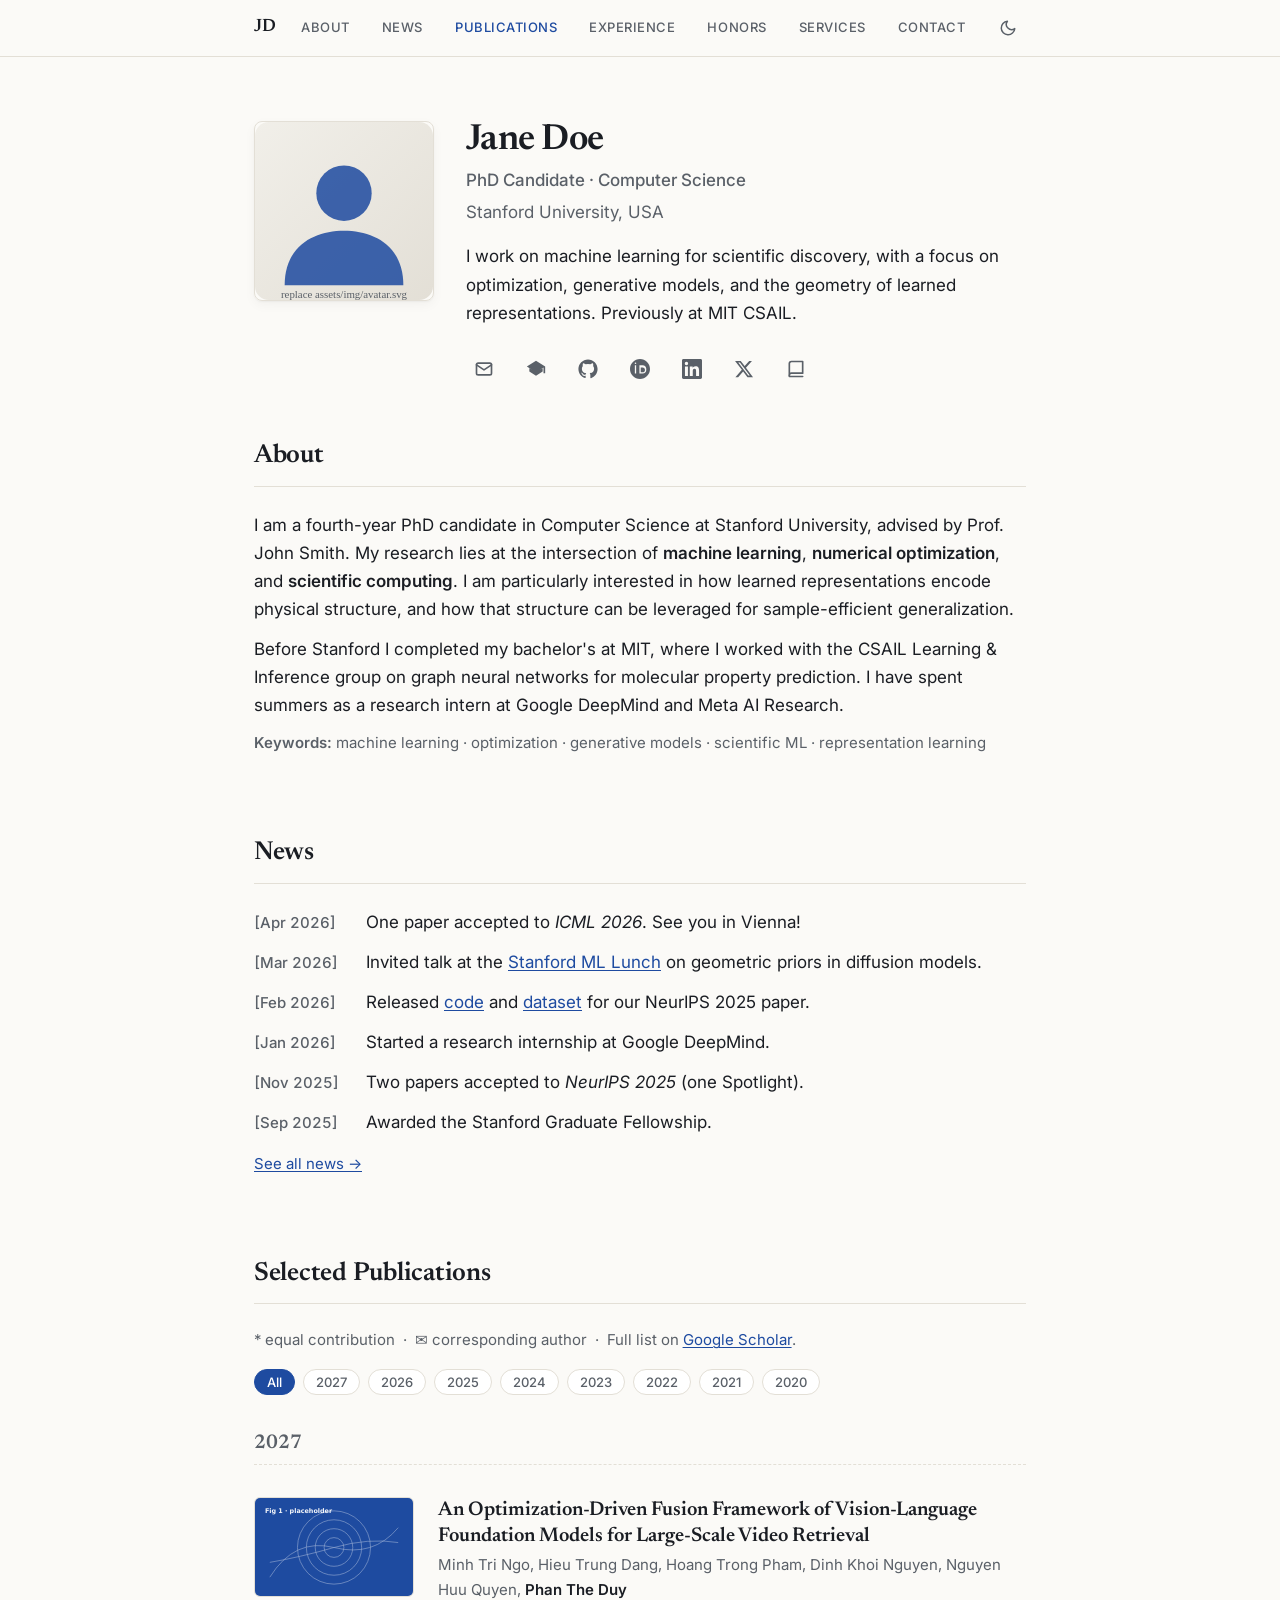
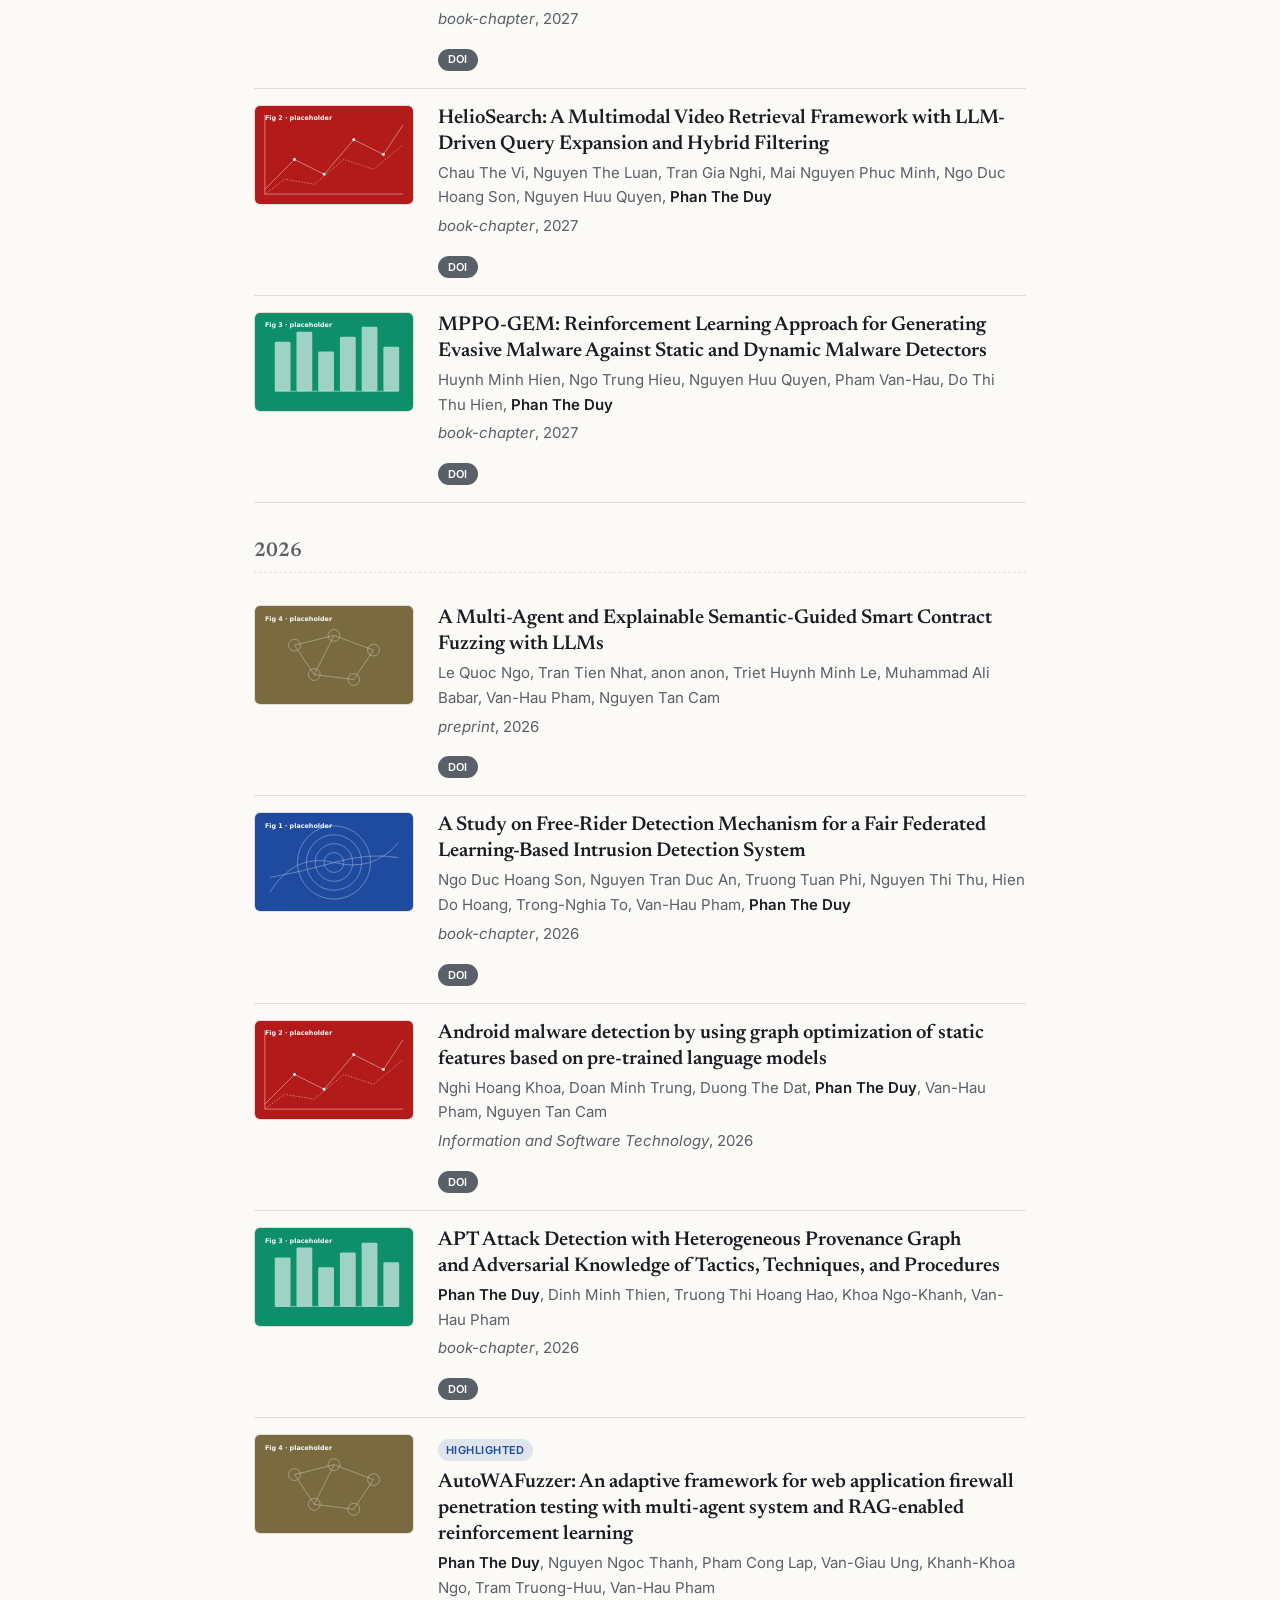
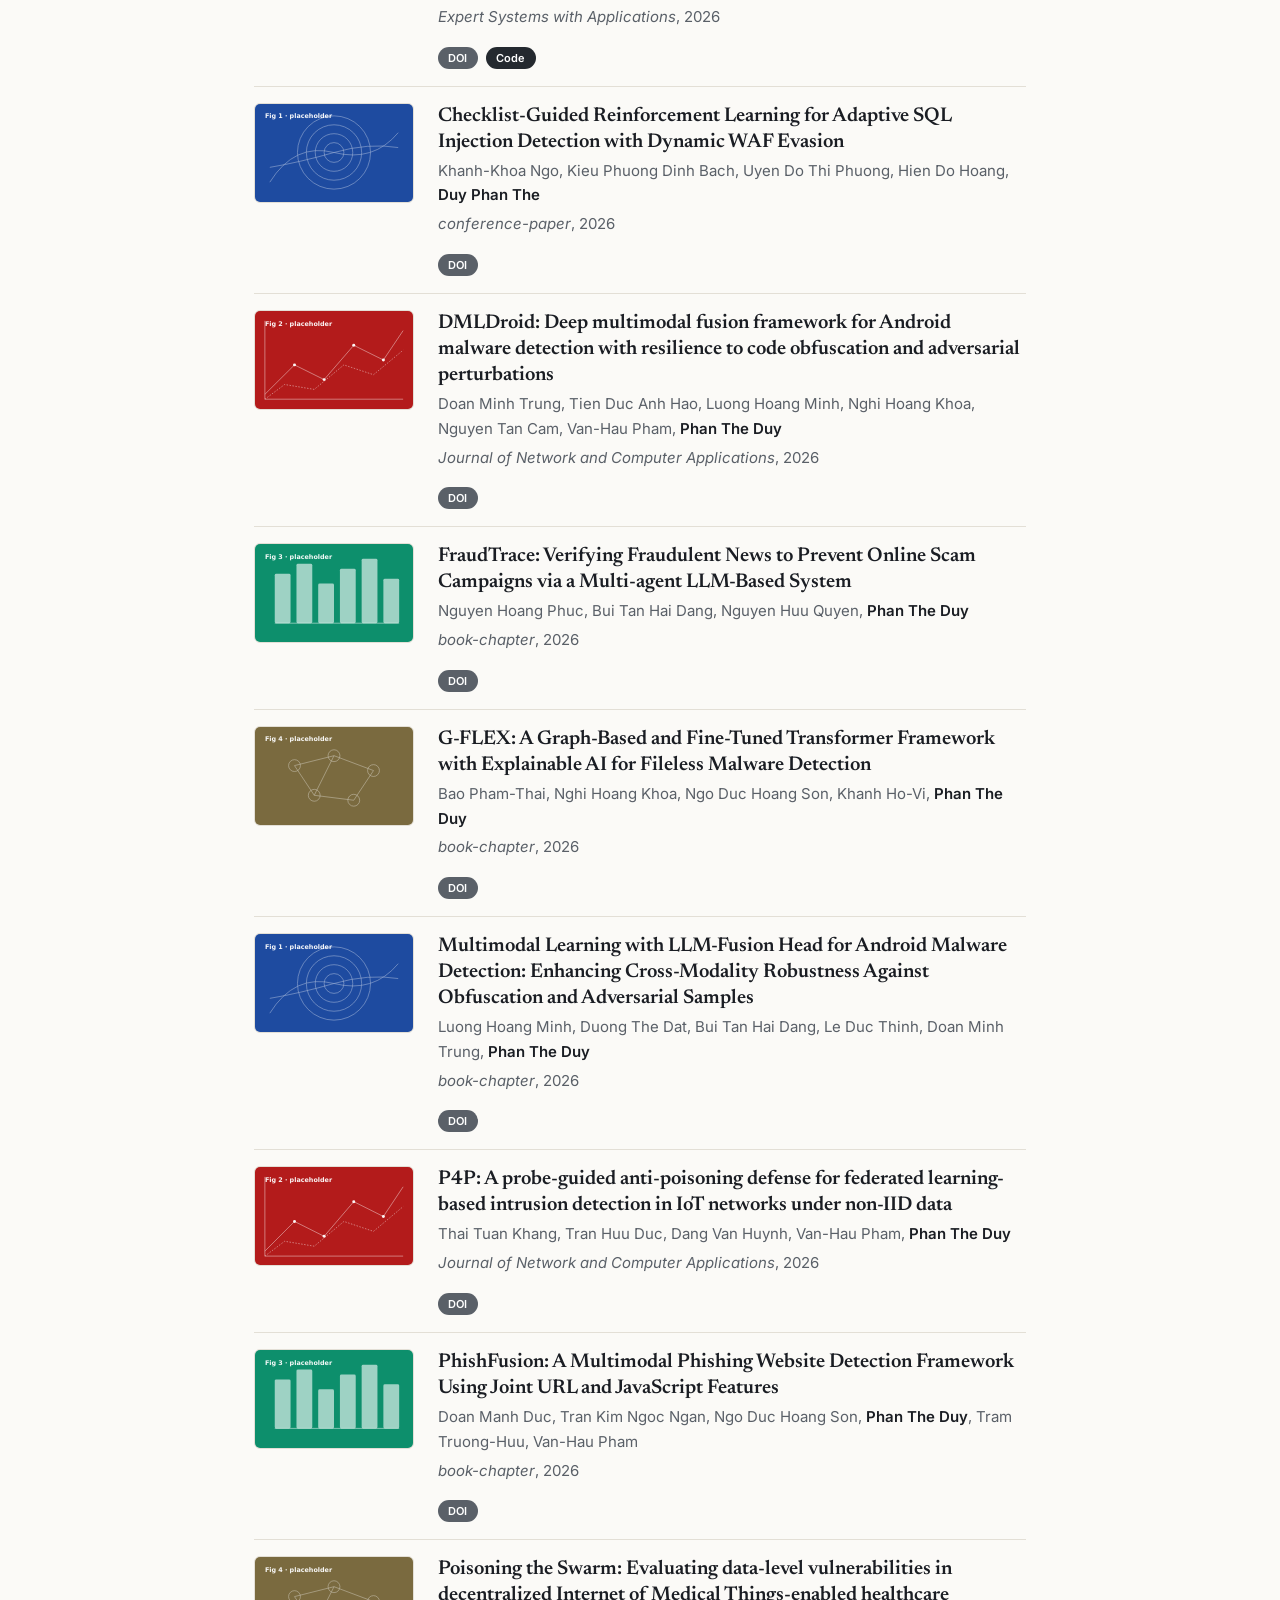
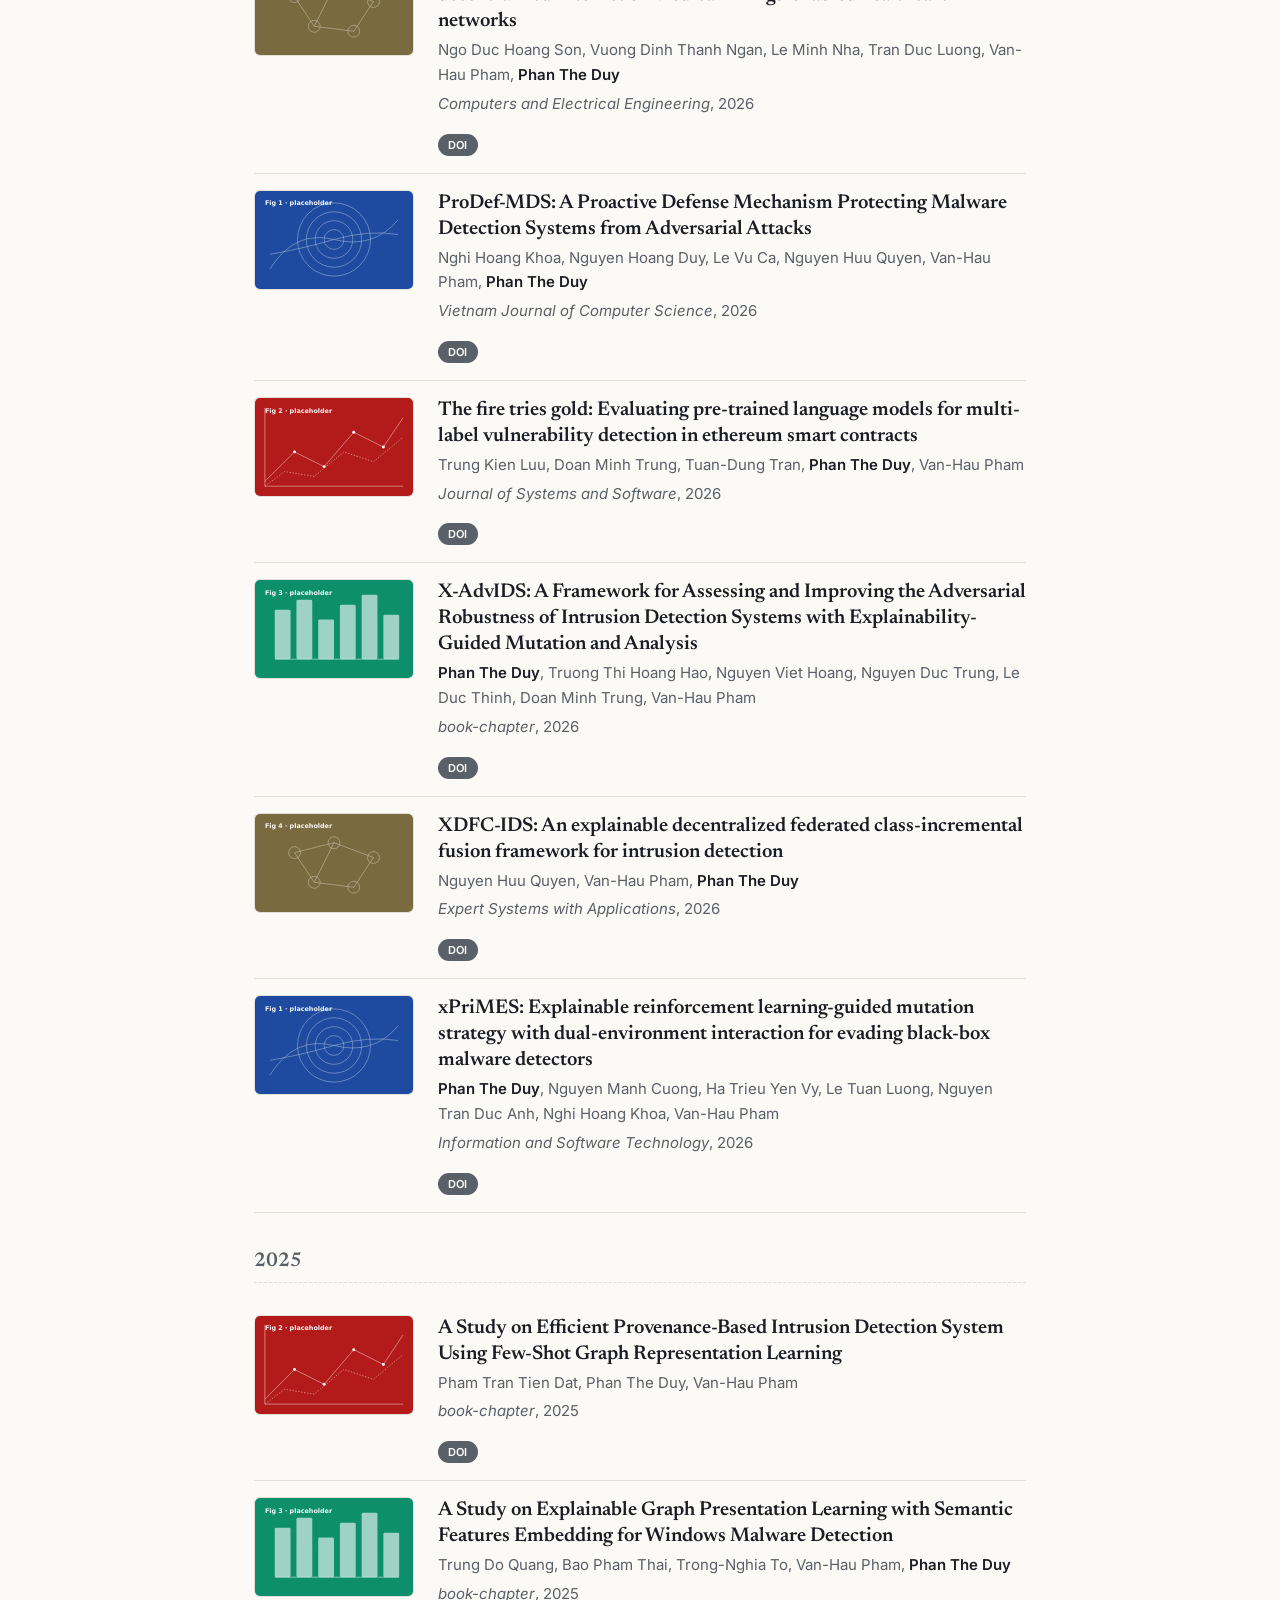
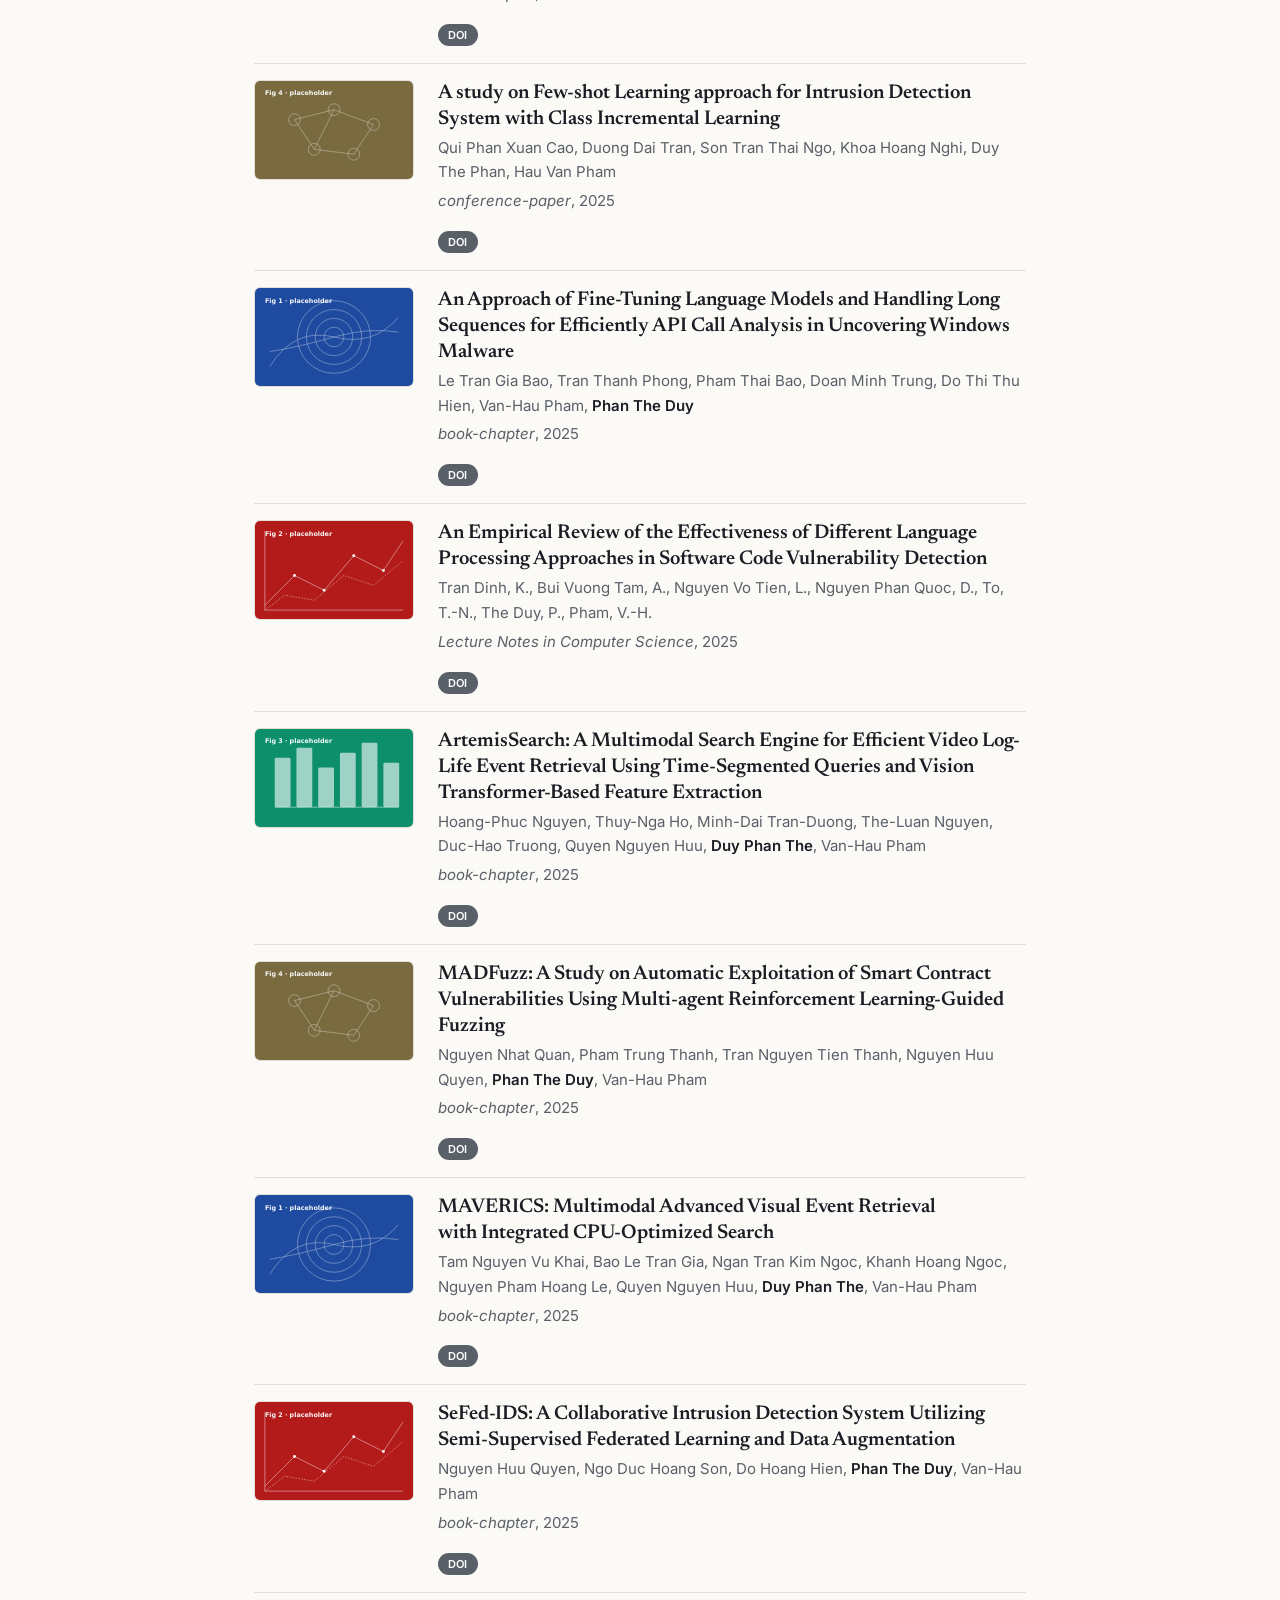
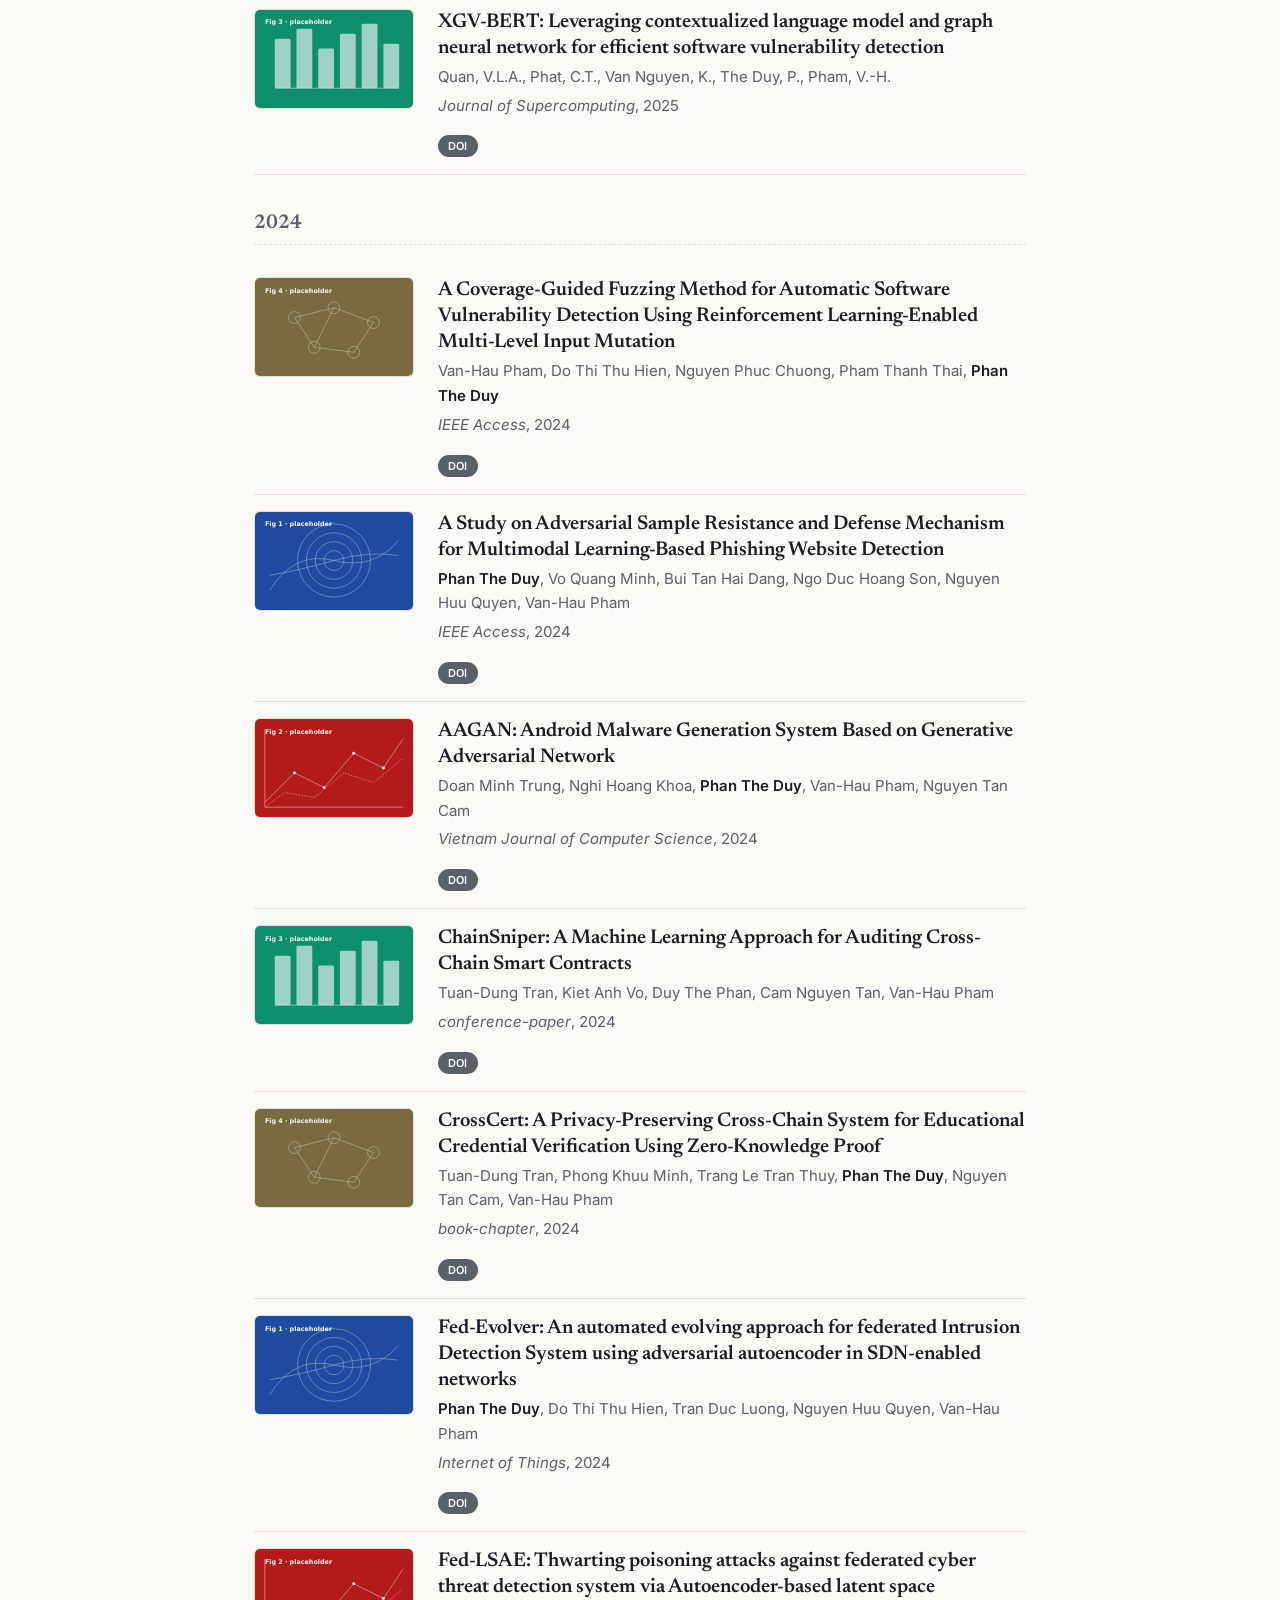
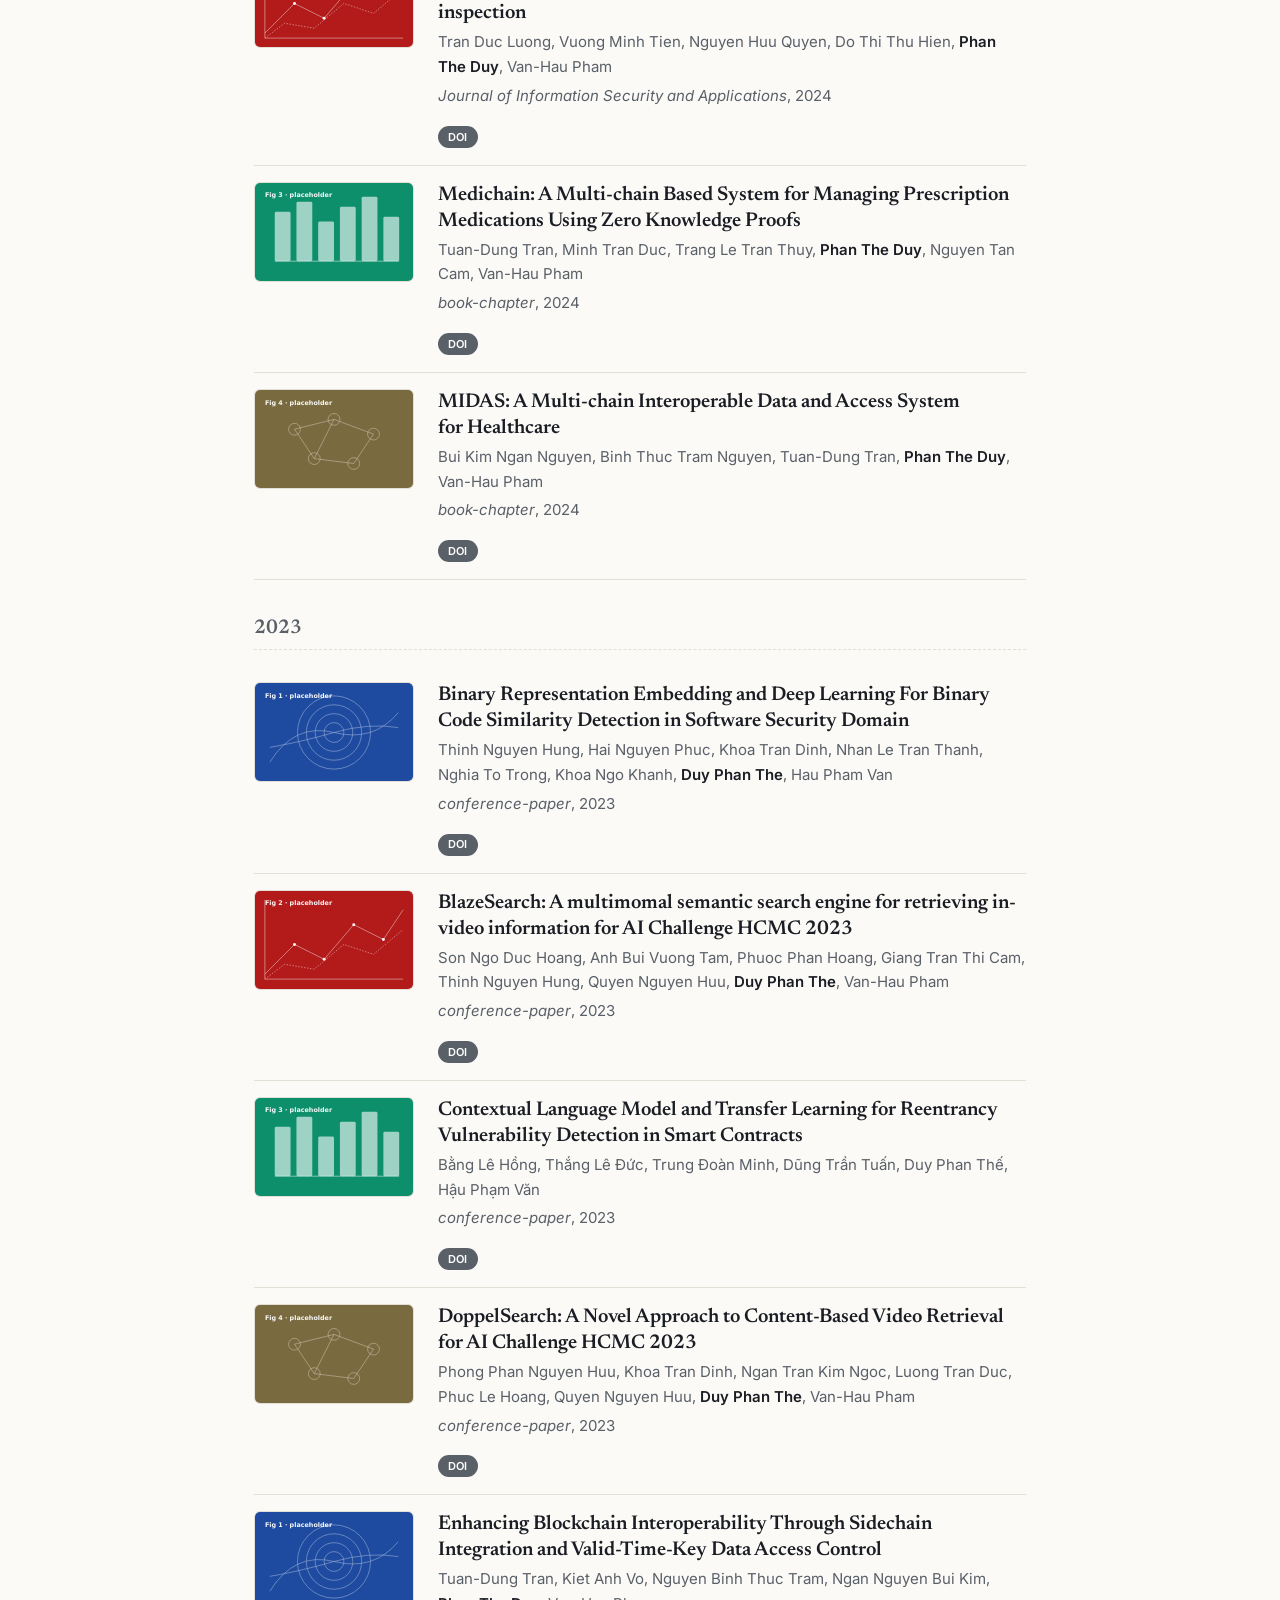
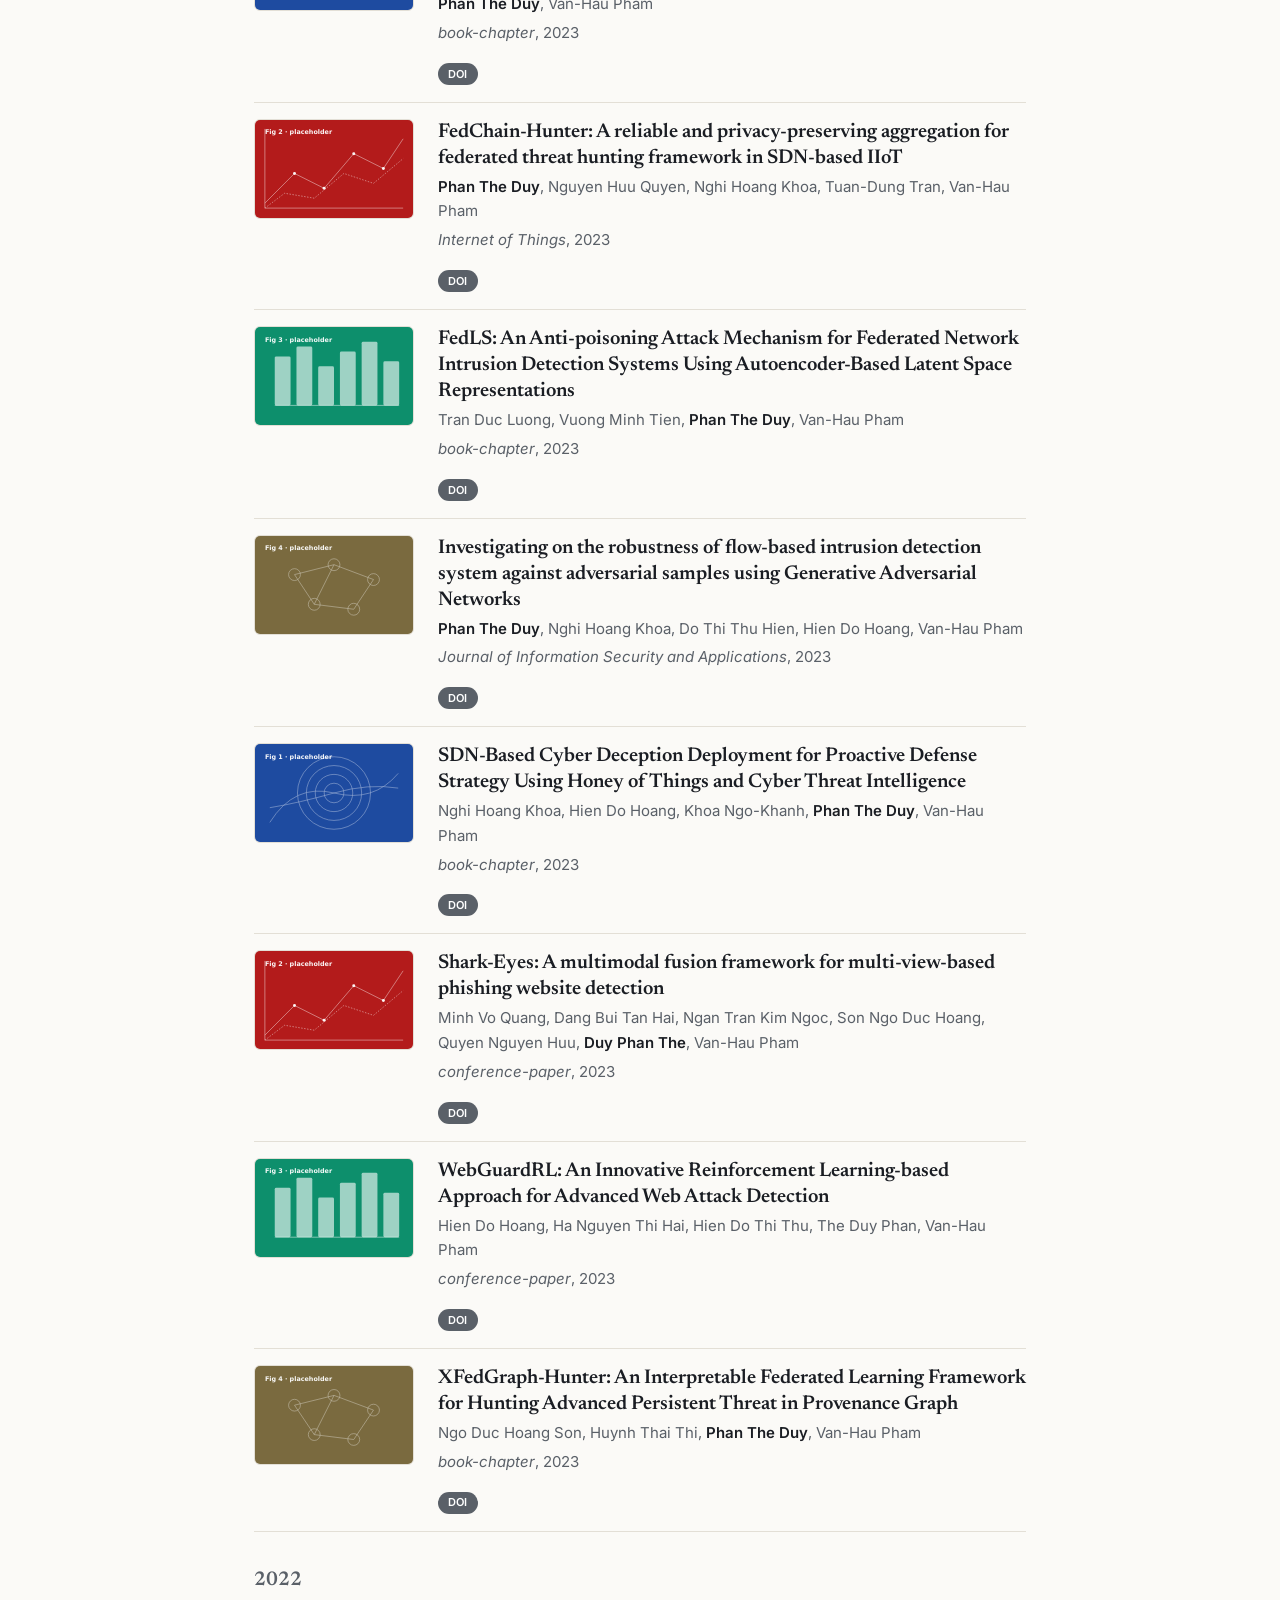
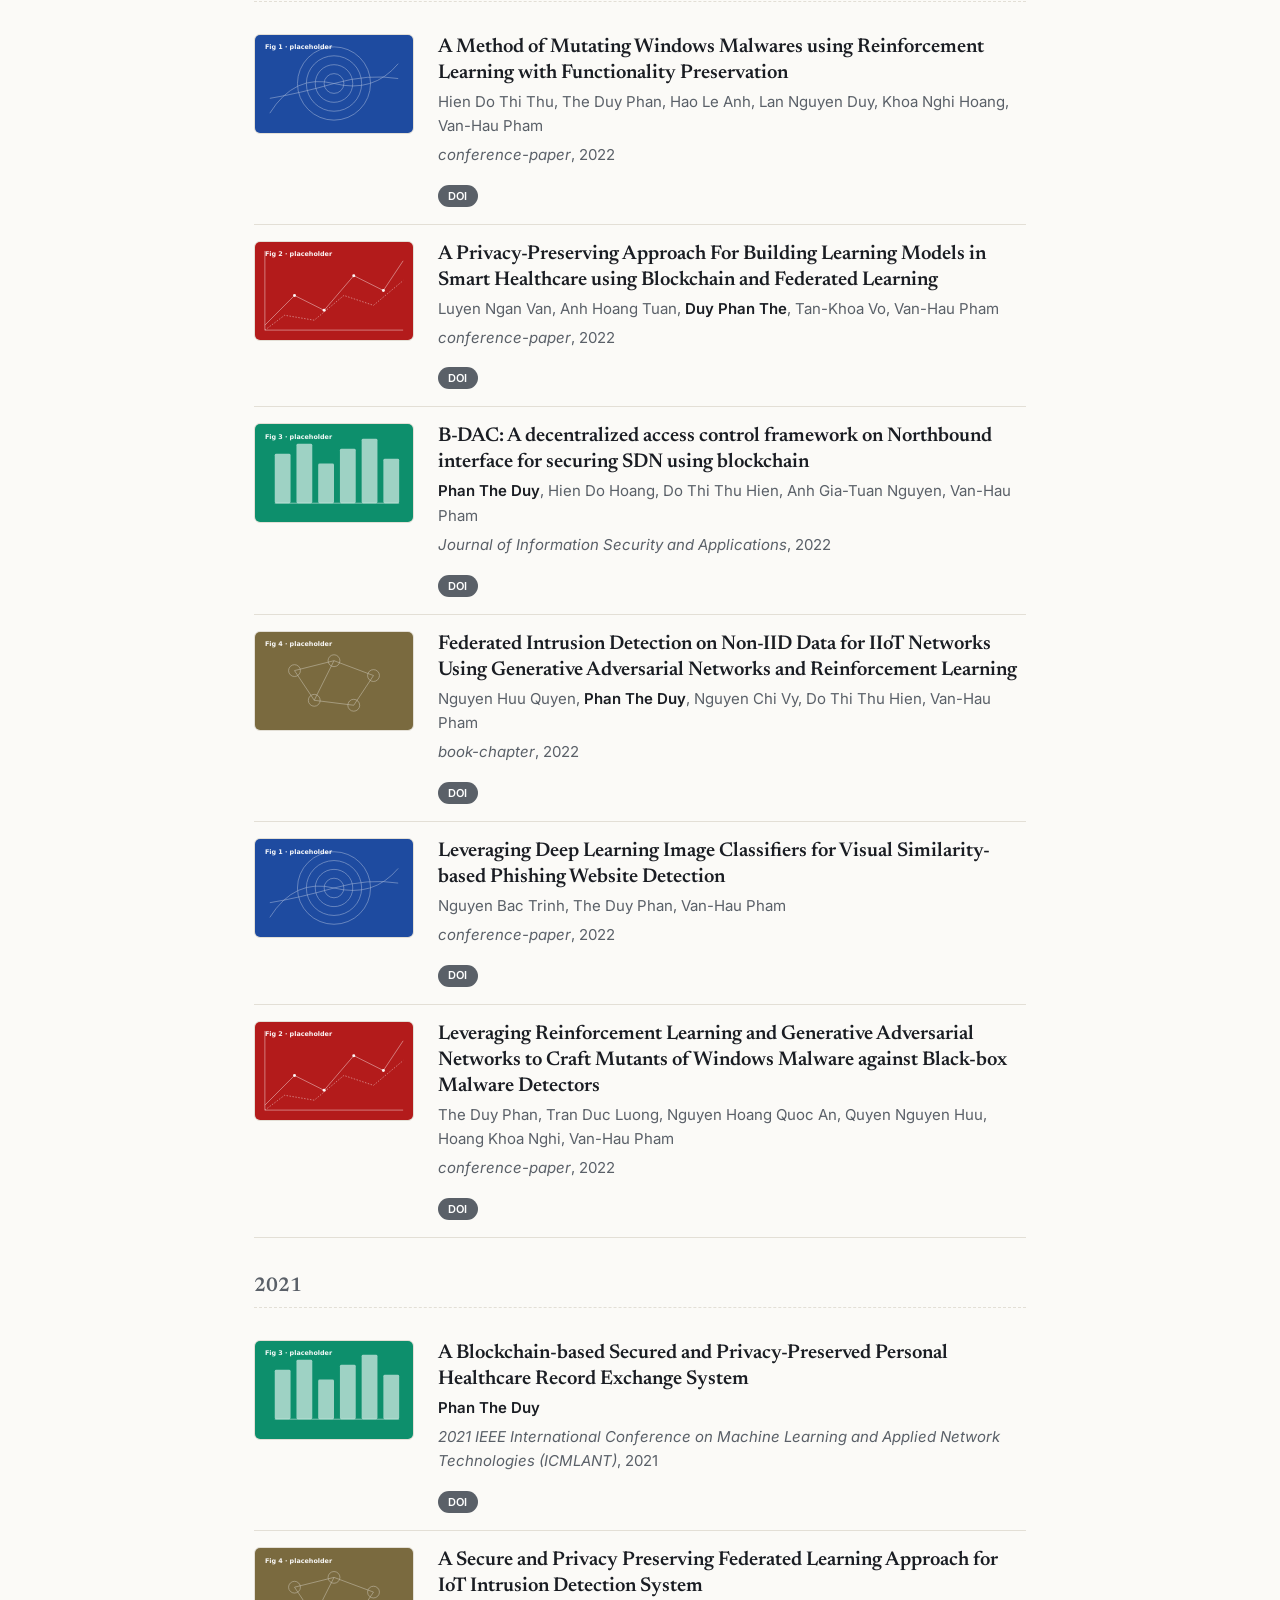
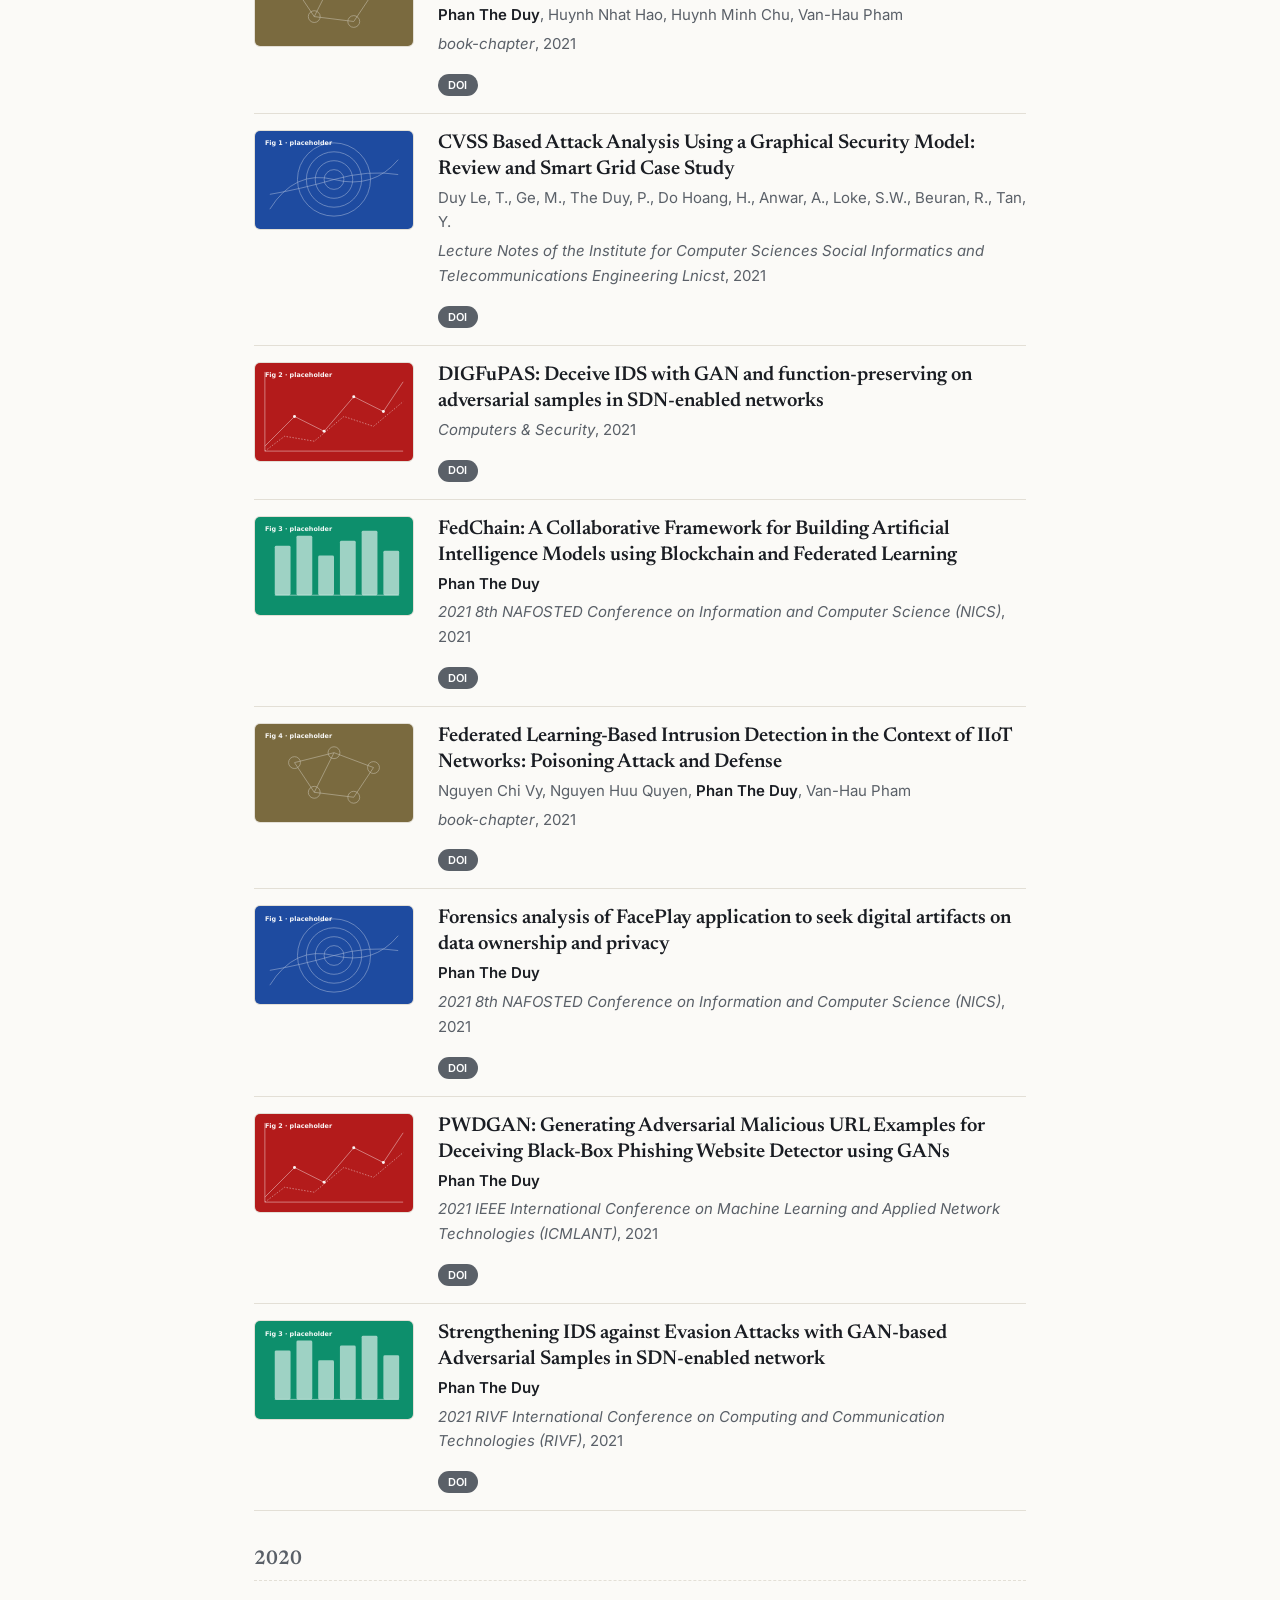
==== commit fc2526ac: "chore: sync publications from ORCID [skip ci]" ====
--- a/index.html
+++ b/index.html
@@ -318,7 +318,19 @@
       </article>
 
       <article class="pub" data-year="2026">
-        <img class="pub-thumb" src="assets/img/pub-thumb-02.svg" alt="Thumbnail for: FraudTrace: Verifying Fraudulent News to Prevent Online Scam Campaigns via a Multi-agent LLM-Based System" loading="lazy" />
+        <img class="pub-thumb" src="assets/img/pub-thumb-02.svg" alt="Thumbnail for: DMLDroid: Deep multimodal fusion framework for Android malware detection with resilience to code obfuscation and adversarial perturbations" loading="lazy" />
+        <div class="pub-body">
+          <h4 class="pub-title">DMLDroid: Deep multimodal fusion framework for Android malware detection with resilience to code obfuscation and adversarial perturbations</h4>
+          <p class="pub-authors">Doan Minh Trung, Tien Duc Anh Hao, Luong Hoang Minh, Nghi Hoang Khoa, Nguyen Tan Cam, Van-Hau Pham, <strong>Phan The Duy</strong></p>
+          <p class="pub-venue"><em>Journal of Network and Computer Applications</em>, 2026</p>
+          <ul class="badge-row" aria-label="Paper links">
+            <li><a class="badge badge-pdf" href="https://doi.org/10.1016/j.jnca.2026.104578" target="_blank" rel="noopener">DOI</a></li>
+          </ul>
+        </div>
+      </article>
+
+      <article class="pub" data-year="2026">
+        <img class="pub-thumb" src="assets/img/pub-thumb-03.svg" alt="Thumbnail for: FraudTrace: Verifying Fraudulent News to Prevent Online Scam Campaigns via a Multi-agent LLM-Based System" loading="lazy" />
         <div class="pub-body">
           <h4 class="pub-title">FraudTrace: Verifying Fraudulent News to Prevent Online Scam Campaigns via a Multi-agent LLM-Based System</h4>
           <p class="pub-authors">Nguyen Hoang Phuc, Bui Tan Hai Dang, Nguyen Huu Quyen, <strong>Phan The Duy</strong></p>
@@ -330,7 +342,7 @@
       </article>
 
       <article class="pub" data-year="2026">
-        <img class="pub-thumb" src="assets/img/pub-thumb-03.svg" alt="Thumbnail for: G-FLEX: A Graph-Based and Fine-Tuned Transformer Framework with Explainable AI for Fileless Malware Detection" loading="lazy" />
+        <img class="pub-thumb" src="assets/img/pub-thumb-04.svg" alt="Thumbnail for: G-FLEX: A Graph-Based and Fine-Tuned Transformer Framework with Explainable AI for Fileless Malware Detection" loading="lazy" />
         <div class="pub-body">
           <h4 class="pub-title">G-FLEX: A Graph-Based and Fine-Tuned Transformer Framework with Explainable AI for Fileless Malware Detection</h4>
           <p class="pub-authors">Bao Pham-Thai, Nghi Hoang Khoa, Ngo Duc Hoang Son, Khanh Ho-Vi, <strong>Phan The Duy</strong></p>
@@ -342,7 +354,7 @@
       </article>
 
       <article class="pub" data-year="2026">
-        <img class="pub-thumb" src="assets/img/pub-thumb-04.svg" alt="Thumbnail for: Multimodal Learning with LLM-Fusion Head for Android Malware Detection: Enhancing Cross-Modality Robustness Against Obfuscation and Adversarial Samples" loading="lazy" />
+        <img class="pub-thumb" src="assets/img/pub-thumb-01.svg" alt="Thumbnail for: Multimodal Learning with LLM-Fusion Head for Android Malware Detection: Enhancing Cross-Modality Robustness Against Obfuscation and Adversarial Samples" loading="lazy" />
         <div class="pub-body">
           <h4 class="pub-title">Multimodal Learning with LLM-Fusion Head for Android Malware Detection: Enhancing Cross-Modality Robustness Against Obfuscation and Adversarial Samples</h4>
           <p class="pub-authors">Luong Hoang Minh, Duong The Dat, Bui Tan Hai Dang, Le Duc Thinh, Doan Minh Trung, <strong>Phan The Duy</strong></p>
@@ -354,7 +366,7 @@
       </article>
 
       <article class="pub" data-year="2026">
-        <img class="pub-thumb" src="assets/img/pub-thumb-01.svg" alt="Thumbnail for: P4P: A probe-guided anti-poisoning defense for federated learning-based intrusion detection in IoT networks under non-IID data" loading="lazy" />
+        <img class="pub-thumb" src="assets/img/pub-thumb-02.svg" alt="Thumbnail for: P4P: A probe-guided anti-poisoning defense for federated learning-based intrusion detection in IoT networks under non-IID data" loading="lazy" />
         <div class="pub-body">
           <h4 class="pub-title">P4P: A probe-guided anti-poisoning defense for federated learning-based intrusion detection in IoT networks under non-IID data</h4>
           <p class="pub-authors">Thai Tuan Khang, Tran Huu Duc, Dang Van Huynh, Van-Hau Pham, <strong>Phan The Duy</strong></p>
@@ -366,7 +378,7 @@
       </article>
 
       <article class="pub" data-year="2026">
-        <img class="pub-thumb" src="assets/img/pub-thumb-02.svg" alt="Thumbnail for: PhishFusion: A Multimodal Phishing Website Detection Framework Using Joint URL and JavaScript Features" loading="lazy" />
+        <img class="pub-thumb" src="assets/img/pub-thumb-03.svg" alt="Thumbnail for: PhishFusion: A Multimodal Phishing Website Detection Framework Using Joint URL and JavaScript Features" loading="lazy" />
         <div class="pub-body">
           <h4 class="pub-title">PhishFusion: A Multimodal Phishing Website Detection Framework Using Joint URL and JavaScript Features</h4>
           <p class="pub-authors">Doan Manh Duc, Tran Kim Ngoc Ngan, Ngo Duc Hoang Son, <strong>Phan The Duy</strong>, Tram Truong-Huu, Van-Hau Pham</p>
@@ -378,7 +390,7 @@
       </article>
 
       <article class="pub" data-year="2026">
-        <img class="pub-thumb" src="assets/img/pub-thumb-03.svg" alt="Thumbnail for: Poisoning the Swarm: Evaluating data-level vulnerabilities in decentralized Internet of Medical Things-enabled healthcare networks" loading="lazy" />
+        <img class="pub-thumb" src="assets/img/pub-thumb-04.svg" alt="Thumbnail for: Poisoning the Swarm: Evaluating data-level vulnerabilities in decentralized Internet of Medical Things-enabled healthcare networks" loading="lazy" />
         <div class="pub-body">
           <h4 class="pub-title">Poisoning the Swarm: Evaluating data-level vulnerabilities in decentralized Internet of Medical Things-enabled healthcare networks</h4>
           <p class="pub-authors">Ngo Duc Hoang Son, Vuong Dinh Thanh Ngan, Le Minh Nha, Tran Duc Luong, Van-Hau Pham, <strong>Phan The Duy</strong></p>
@@ -390,7 +402,7 @@
       </article>
 
       <article class="pub" data-year="2026">
-        <img class="pub-thumb" src="assets/img/pub-thumb-04.svg" alt="Thumbnail for: ProDef-MDS: A Proactive Defense Mechanism Protecting Malware Detection Systems from Adversarial Attacks" loading="lazy" />
+        <img class="pub-thumb" src="assets/img/pub-thumb-01.svg" alt="Thumbnail for: ProDef-MDS: A Proactive Defense Mechanism Protecting Malware Detection Systems from Adversarial Attacks" loading="lazy" />
         <div class="pub-body">
           <h4 class="pub-title">ProDef-MDS: A Proactive Defense Mechanism Protecting Malware Detection Systems from Adversarial Attacks</h4>
           <p class="pub-authors">Nghi Hoang Khoa, Nguyen Hoang Duy, Le Vu Ca, Nguyen Huu Quyen, Van-Hau Pham, <strong>Phan The Duy</strong></p>
@@ -402,7 +414,7 @@
       </article>
 
       <article class="pub" data-year="2026">
-        <img class="pub-thumb" src="assets/img/pub-thumb-01.svg" alt="Thumbnail for: The fire tries gold: Evaluating pre-trained language models for multi-label vulnerability detection in ethereum smart contracts" loading="lazy" />
+        <img class="pub-thumb" src="assets/img/pub-thumb-02.svg" alt="Thumbnail for: The fire tries gold: Evaluating pre-trained language models for multi-label vulnerability detection in ethereum smart contracts" loading="lazy" />
         <div class="pub-body">
           <h4 class="pub-title">The fire tries gold: Evaluating pre-trained language models for multi-label vulnerability detection in ethereum smart contracts</h4>
           <p class="pub-authors">Trung Kien Luu, Doan Minh Trung, Tuan-Dung Tran, <strong>Phan The Duy</strong>, Van-Hau Pham</p>
@@ -414,7 +426,7 @@
       </article>
 
       <article class="pub" data-year="2026">
-        <img class="pub-thumb" src="assets/img/pub-thumb-02.svg" alt="Thumbnail for: X-AdvIDS: A Framework for Assessing and Improving the Adversarial Robustness of Intrusion Detection Systems with Explainability-Guided Mutation and Analysis" loading="lazy" />
+        <img class="pub-thumb" src="assets/img/pub-thumb-03.svg" alt="Thumbnail for: X-AdvIDS: A Framework for Assessing and Improving the Adversarial Robustness of Intrusion Detection Systems with Explainability-Guided Mutation and Analysis" loading="lazy" />
         <div class="pub-body">
           <h4 class="pub-title">X-AdvIDS: A Framework for Assessing and Improving the Adversarial Robustness of Intrusion Detection Systems with Explainability-Guided Mutation and Analysis</h4>
           <p class="pub-authors"><strong>Phan The Duy</strong>, Truong Thi Hoang Hao, Nguyen Viet Hoang, Nguyen Duc Trung, Le Duc Thinh, Doan Minh Trung, Van-Hau Pham</p>
@@ -426,7 +438,7 @@
       </article>
 
       <article class="pub" data-year="2026">
-        <img class="pub-thumb" src="assets/img/pub-thumb-03.svg" alt="Thumbnail for: XDFC-IDS: An explainable decentralized federated class-incremental fusion framework for intrusion detection" loading="lazy" />
+        <img class="pub-thumb" src="assets/img/pub-thumb-04.svg" alt="Thumbnail for: XDFC-IDS: An explainable decentralized federated class-incremental fusion framework for intrusion detection" loading="lazy" />
         <div class="pub-body">
           <h4 class="pub-title">XDFC-IDS: An explainable decentralized federated class-incremental fusion framework for intrusion detection</h4>
           <p class="pub-authors">Nguyen Huu Quyen, Van-Hau Pham, <strong>Phan The Duy</strong></p>
@@ -438,7 +450,7 @@
       </article>
 
       <article class="pub" data-year="2026">
-        <img class="pub-thumb" src="assets/img/pub-thumb-04.svg" alt="Thumbnail for: xPriMES: Explainable reinforcement learning-guided mutation strategy with dual-environment interaction for evading black-box malware detectors" loading="lazy" />
+        <img class="pub-thumb" src="assets/img/pub-thumb-01.svg" alt="Thumbnail for: xPriMES: Explainable reinforcement learning-guided mutation strategy with dual-environment interaction for evading black-box malware detectors" loading="lazy" />
         <div class="pub-body">
           <h4 class="pub-title">xPriMES: Explainable reinforcement learning-guided mutation strategy with dual-environment interaction for evading black-box malware detectors</h4>
           <p class="pub-authors"><strong>Phan The Duy</strong>, Nguyen Manh Cuong, Ha Trieu Yen Vy, Le Tuan Luong, Nguyen Tran Duc Anh, Nghi Hoang Khoa, Van-Hau Pham</p>
@@ -452,7 +464,7 @@
       <h3 class="pub-year" data-year="2025">2025</h3>
 
       <article class="pub" data-year="2025">
-        <img class="pub-thumb" src="assets/img/pub-thumb-01.svg" alt="Thumbnail for: A Study on Efficient Provenance-Based Intrusion Detection System Using Few-Shot Graph Representation Learning" loading="lazy" />
+        <img class="pub-thumb" src="assets/img/pub-thumb-02.svg" alt="Thumbnail for: A Study on Efficient Provenance-Based Intrusion Detection System Using Few-Shot Graph Representation Learning" loading="lazy" />
         <div class="pub-body">
           <h4 class="pub-title">A Study on Efficient Provenance-Based Intrusion Detection System Using Few-Shot Graph Representation Learning</h4>
           <p class="pub-authors">Pham Tran Tien Dat, Phan The Duy, Van-Hau Pham</p>
@@ -464,7 +476,7 @@
       </article>
 
       <article class="pub" data-year="2025">
-        <img class="pub-thumb" src="assets/img/pub-thumb-02.svg" alt="Thumbnail for: A Study on Explainable Graph Presentation Learning with Semantic Features Embedding for Windows Malware Detection" loading="lazy" />
+        <img class="pub-thumb" src="assets/img/pub-thumb-03.svg" alt="Thumbnail for: A Study on Explainable Graph Presentation Learning with Semantic Features Embedding for Windows Malware Detection" loading="lazy" />
         <div class="pub-body">
           <h4 class="pub-title">A Study on Explainable Graph Presentation Learning with Semantic Features Embedding for Windows Malware Detection</h4>
           <p class="pub-authors">Trung Do Quang, Bao Pham Thai, Trong-Nghia To, Van-Hau Pham, <strong>Phan The Duy</strong></p>
@@ -476,7 +488,7 @@
       </article>
 
       <article class="pub" data-year="2025">
-        <img class="pub-thumb" src="assets/img/pub-thumb-03.svg" alt="Thumbnail for: A study on Few-shot Learning approach for Intrusion Detection System with Class Incremental Learning" loading="lazy" />
+        <img class="pub-thumb" src="assets/img/pub-thumb-04.svg" alt="Thumbnail for: A study on Few-shot Learning approach for Intrusion Detection System with Class Incremental Learning" loading="lazy" />
         <div class="pub-body">
           <h4 class="pub-title">A study on Few-shot Learning approach for Intrusion Detection System with Class Incremental Learning</h4>
           <p class="pub-authors">Qui Phan Xuan Cao, Duong Dai Tran, Son Tran Thai Ngo, Khoa Hoang Nghi, Duy The Phan, Hau Van Pham</p>
@@ -488,7 +500,7 @@
       </article>
 
       <article class="pub" data-year="2025">
-        <img class="pub-thumb" src="assets/img/pub-thumb-04.svg" alt="Thumbnail for: An Approach of Fine-Tuning Language Models and Handling Long Sequences for Efficiently API Call Analysis in Uncovering Windows Malware" loading="lazy" />
+        <img class="pub-thumb" src="assets/img/pub-thumb-01.svg" alt="Thumbnail for: An Approach of Fine-Tuning Language Models and Handling Long Sequences for Efficiently API Call Analysis in Uncovering Windows Malware" loading="lazy" />
         <div class="pub-body">
           <h4 class="pub-title">An Approach of Fine-Tuning Language Models and Handling Long Sequences for Efficiently API Call Analysis in Uncovering Windows Malware</h4>
           <p class="pub-authors">Le Tran Gia Bao, Tran Thanh Phong, Pham Thai Bao, Doan Minh Trung, Do Thi Thu Hien, Van-Hau Pham, <strong>Phan The Duy</strong></p>
@@ -500,7 +512,7 @@
       </article>
 
       <article class="pub" data-year="2025">
-        <img class="pub-thumb" src="assets/img/pub-thumb-01.svg" alt="Thumbnail for: An Empirical Review of the Effectiveness of Different Language Processing Approaches in Software Code Vulnerability Detection" loading="lazy" />
+        <img class="pub-thumb" src="assets/img/pub-thumb-02.svg" alt="Thumbnail for: An Empirical Review of the Effectiveness of Different Language Processing Approaches in Software Code Vulnerability Detection" loading="lazy" />
         <div class="pub-body">
           <h4 class="pub-title">An Empirical Review of the Effectiveness of Different Language Processing Approaches in Software Code Vulnerability Detection</h4>
           <p class="pub-authors">Tran Dinh, K., Bui Vuong Tam, A., Nguyen Vo Tien, L., Nguyen Phan Quoc, D., To, T.-N., The Duy, P., Pham, V.-H.</p>
@@ -512,7 +524,7 @@
       </article>
 
       <article class="pub" data-year="2025">
-        <img class="pub-thumb" src="assets/img/pub-thumb-02.svg" alt="Thumbnail for: ArtemisSearch: A Multimodal Search Engine for Efficient Video Log-Life Event Retrieval Using Time-Segmented Queries and Vision Transformer-Based Feature Extraction" loading="lazy" />
+        <img class="pub-thumb" src="assets/img/pub-thumb-03.svg" alt="Thumbnail for: ArtemisSearch: A Multimodal Search Engine for Efficient Video Log-Life Event Retrieval Using Time-Segmented Queries and Vision Transformer-Based Feature Extraction" loading="lazy" />
         <div class="pub-body">
           <h4 class="pub-title">ArtemisSearch: A Multimodal Search Engine for Efficient Video Log-Life Event Retrieval Using Time-Segmented Queries and Vision Transformer-Based Feature Extraction</h4>
           <p class="pub-authors">Hoang-Phuc Nguyen, Thuy-Nga Ho, Minh-Dai Tran-Duong, The-Luan Nguyen, Duc-Hao Truong, Quyen Nguyen Huu, <strong>Duy Phan The</strong>, Van-Hau Pham</p>
@@ -524,7 +536,7 @@
       </article>
 
       <article class="pub" data-year="2025">
-        <img class="pub-thumb" src="assets/img/pub-thumb-03.svg" alt="Thumbnail for: MADFuzz: A Study on Automatic Exploitation of Smart Contract Vulnerabilities Using Multi-agent Reinforcement Learning-Guided Fuzzing" loading="lazy" />
+        <img class="pub-thumb" src="assets/img/pub-thumb-04.svg" alt="Thumbnail for: MADFuzz: A Study on Automatic Exploitation of Smart Contract Vulnerabilities Using Multi-agent Reinforcement Learning-Guided Fuzzing" loading="lazy" />
         <div class="pub-body">
           <h4 class="pub-title">MADFuzz: A Study on Automatic Exploitation of Smart Contract Vulnerabilities Using Multi-agent Reinforcement Learning-Guided Fuzzing</h4>
           <p class="pub-authors">Nguyen Nhat Quan, Pham Trung Thanh, Tran Nguyen Tien Thanh, Nguyen Huu Quyen, <strong>Phan The Duy</strong>, Van-Hau Pham</p>
@@ -536,7 +548,7 @@
       </article>
 
       <article class="pub" data-year="2025">
-        <img class="pub-thumb" src="assets/img/pub-thumb-04.svg" alt="Thumbnail for: MAVERICS: Multimodal Advanced Visual Event Retrieval with Integrated CPU-Optimized Search" loading="lazy" />
+        <img class="pub-thumb" src="assets/img/pub-thumb-01.svg" alt="Thumbnail for: MAVERICS: Multimodal Advanced Visual Event Retrieval with Integrated CPU-Optimized Search" loading="lazy" />
         <div class="pub-body">
           <h4 class="pub-title">MAVERICS: Multimodal Advanced Visual Event Retrieval with Integrated CPU-Optimized Search</h4>
           <p class="pub-authors">Tam Nguyen Vu Khai, Bao Le Tran Gia, Ngan Tran Kim Ngoc, Khanh Hoang Ngoc, Nguyen Pham Hoang Le, Quyen Nguyen Huu, <strong>Duy Phan The</strong>, Van-Hau Pham</p>
@@ -548,7 +560,7 @@
       </article>
 
       <article class="pub" data-year="2025">
-        <img class="pub-thumb" src="assets/img/pub-thumb-01.svg" alt="Thumbnail for: SeFed-IDS: A Collaborative Intrusion Detection System Utilizing Semi-Supervised Federated Learning and Data Augmentation" loading="lazy" />
+        <img class="pub-thumb" src="assets/img/pub-thumb-02.svg" alt="Thumbnail for: SeFed-IDS: A Collaborative Intrusion Detection System Utilizing Semi-Supervised Federated Learning and Data Augmentation" loading="lazy" />
         <div class="pub-body">
           <h4 class="pub-title">SeFed-IDS: A Collaborative Intrusion Detection System Utilizing Semi-Supervised Federated Learning and Data Augmentation</h4>
           <p class="pub-authors">Nguyen Huu Quyen, Ngo Duc Hoang Son, Do Hoang Hien, <strong>Phan The Duy</strong>, Van-Hau Pham</p>
@@ -560,7 +572,7 @@
       </article>
 
       <article class="pub" data-year="2025">
-        <img class="pub-thumb" src="assets/img/pub-thumb-02.svg" alt="Thumbnail for: XGV-BERT: Leveraging contextualized language model and graph neural network for efficient software vulnerability detection" loading="lazy" />
+        <img class="pub-thumb" src="assets/img/pub-thumb-03.svg" alt="Thumbnail for: XGV-BERT: Leveraging contextualized language model and graph neural network for efficient software vulnerability detection" loading="lazy" />
         <div class="pub-body">
           <h4 class="pub-title">XGV-BERT: Leveraging contextualized language model and graph neural network for efficient software vulnerability detection</h4>
           <p class="pub-authors">Quan, V.L.A., Phat, C.T., Van Nguyen, K., The Duy, P., Pham, V.-H.</p>
@@ -574,7 +586,7 @@
       <h3 class="pub-year" data-year="2024">2024</h3>
 
       <article class="pub" data-year="2024">
-        <img class="pub-thumb" src="assets/img/pub-thumb-03.svg" alt="Thumbnail for: A Coverage-Guided Fuzzing Method for Automatic Software Vulnerability Detection Using Reinforcement Learning-Enabled Multi-Level Input Mutation" loading="lazy" />
+        <img class="pub-thumb" src="assets/img/pub-thumb-04.svg" alt="Thumbnail for: A Coverage-Guided Fuzzing Method for Automatic Software Vulnerability Detection Using Reinforcement Learning-Enabled Multi-Level Input Mutation" loading="lazy" />
         <div class="pub-body">
           <h4 class="pub-title">A Coverage-Guided Fuzzing Method for Automatic Software Vulnerability Detection Using Reinforcement Learning-Enabled Multi-Level Input Mutation</h4>
           <p class="pub-authors">Van-Hau Pham, Do Thi Thu Hien, Nguyen Phuc Chuong, Pham Thanh Thai, <strong>Phan The Duy</strong></p>
@@ -586,7 +598,7 @@
       </article>
 
       <article class="pub" data-year="2024">
-        <img class="pub-thumb" src="assets/img/pub-thumb-04.svg" alt="Thumbnail for: A Study on Adversarial Sample Resistance and Defense Mechanism for Multimodal Learning-Based Phishing Website Detection" loading="lazy" />
+        <img class="pub-thumb" src="assets/img/pub-thumb-01.svg" alt="Thumbnail for: A Study on Adversarial Sample Resistance and Defense Mechanism for Multimodal Learning-Based Phishing Website Detection" loading="lazy" />
         <div class="pub-body">
           <h4 class="pub-title">A Study on Adversarial Sample Resistance and Defense Mechanism for Multimodal Learning-Based Phishing Website Detection</h4>
           <p class="pub-authors"><strong>Phan The Duy</strong>, Vo Quang Minh, Bui Tan Hai Dang, Ngo Duc Hoang Son, Nguyen Huu Quyen, Van-Hau Pham</p>
@@ -598,7 +610,7 @@
       </article>
 
       <article class="pub" data-year="2024">
-        <img class="pub-thumb" src="assets/img/pub-thumb-01.svg" alt="Thumbnail for: AAGAN: Android Malware Generation System Based on Generative Adversarial Network" loading="lazy" />
+        <img class="pub-thumb" src="assets/img/pub-thumb-02.svg" alt="Thumbnail for: AAGAN: Android Malware Generation System Based on Generative Adversarial Network" loading="lazy" />
         <div class="pub-body">
           <h4 class="pub-title">AAGAN: Android Malware Generation System Based on Generative Adversarial Network</h4>
           <p class="pub-authors">Doan Minh Trung, Nghi Hoang Khoa, <strong>Phan The Duy</strong>, Van-Hau Pham, Nguyen Tan Cam</p>
@@ -610,7 +622,7 @@
       </article>
 
       <article class="pub" data-year="2024">
-        <img class="pub-thumb" src="assets/img/pub-thumb-02.svg" alt="Thumbnail for: ChainSniper: A Machine Learning Approach for Auditing Cross-Chain Smart Contracts" loading="lazy" />
+        <img class="pub-thumb" src="assets/img/pub-thumb-03.svg" alt="Thumbnail for: ChainSniper: A Machine Learning Approach for Auditing Cross-Chain Smart Contracts" loading="lazy" />
         <div class="pub-body">
           <h4 class="pub-title">ChainSniper: A Machine Learning Approach for Auditing Cross-Chain Smart Contracts</h4>
           <p class="pub-authors">Tuan-Dung Tran, Kiet Anh Vo, Duy The Phan, Cam Nguyen Tan, Van-Hau Pham</p>
@@ -622,7 +634,7 @@
       </article>
 
       <article class="pub" data-year="2024">
-        <img class="pub-thumb" src="assets/img/pub-thumb-03.svg" alt="Thumbnail for: CrossCert: A Privacy-Preserving Cross-Chain System for Educational Credential Verification Using Zero-Knowledge Proof" loading="lazy" />
+        <img class="pub-thumb" src="assets/img/pub-thumb-04.svg" alt="Thumbnail for: CrossCert: A Privacy-Preserving Cross-Chain System for Educational Credential Verification Using Zero-Knowledge Proof" loading="lazy" />
         <div class="pub-body">
           <h4 class="pub-title">CrossCert: A Privacy-Preserving Cross-Chain System for Educational Credential Verification Using Zero-Knowledge Proof</h4>
           <p class="pub-authors">Tuan-Dung Tran, Phong Khuu Minh, Trang Le Tran Thuy, <strong>Phan The Duy</strong>, Nguyen Tan Cam, Van-Hau Pham</p>
@@ -634,7 +646,7 @@
       </article>
 
       <article class="pub" data-year="2024">
-        <img class="pub-thumb" src="assets/img/pub-thumb-04.svg" alt="Thumbnail for: Fed-Evolver: An automated evolving approach for federated Intrusion Detection System using adversarial autoencoder in SDN-enabled networks" loading="lazy" />
+        <img class="pub-thumb" src="assets/img/pub-thumb-01.svg" alt="Thumbnail for: Fed-Evolver: An automated evolving approach for federated Intrusion Detection System using adversarial autoencoder in SDN-enabled networks" loading="lazy" />
         <div class="pub-body">
           <h4 class="pub-title">Fed-Evolver: An automated evolving approach for federated Intrusion Detection System using adversarial autoencoder in SDN-enabled networks</h4>
           <p class="pub-authors"><strong>Phan The Duy</strong>, Do Thi Thu Hien, Tran Duc Luong, Nguyen Huu Quyen, Van-Hau Pham</p>
@@ -646,7 +658,7 @@
       </article>
 
       <article class="pub" data-year="2024">
-        <img class="pub-thumb" src="assets/img/pub-thumb-01.svg" alt="Thumbnail for: Fed-LSAE: Thwarting poisoning attacks against federated cyber threat detection system via Autoencoder-based latent space inspection" loading="lazy" />
+        <img class="pub-thumb" src="assets/img/pub-thumb-02.svg" alt="Thumbnail for: Fed-LSAE: Thwarting poisoning attacks against federated cyber threat detection system via Autoencoder-based latent space inspection" loading="lazy" />
         <div class="pub-body">
           <h4 class="pub-title">Fed-LSAE: Thwarting poisoning attacks against federated cyber threat detection system via Autoencoder-based latent space inspection</h4>
           <p class="pub-authors">Tran Duc Luong, Vuong Minh Tien, Nguyen Huu Quyen, Do Thi Thu Hien, <strong>Phan The Duy</strong>, Van-Hau Pham</p>
@@ -658,7 +670,7 @@
       </article>
 
       <article class="pub" data-year="2024">
-        <img class="pub-thumb" src="assets/img/pub-thumb-02.svg" alt="Thumbnail for: Medichain: A Multi-chain Based System for Managing Prescription Medications Using Zero Knowledge Proofs" loading="lazy" />
+        <img class="pub-thumb" src="assets/img/pub-thumb-03.svg" alt="Thumbnail for: Medichain: A Multi-chain Based System for Managing Prescription Medications Using Zero Knowledge Proofs" loading="lazy" />
         <div class="pub-body">
           <h4 class="pub-title">Medichain: A Multi-chain Based System for Managing Prescription Medications Using Zero Knowledge Proofs</h4>
           <p class="pub-authors">Tuan-Dung Tran, Minh Tran Duc, Trang Le Tran Thuy, <strong>Phan The Duy</strong>, Nguyen Tan Cam, Van-Hau Pham</p>
@@ -670,7 +682,7 @@
       </article>
 
       <article class="pub" data-year="2024">
-        <img class="pub-thumb" src="assets/img/pub-thumb-03.svg" alt="Thumbnail for: MIDAS: A Multi-chain Interoperable Data and Access System for Healthcare" loading="lazy" />
+        <img class="pub-thumb" src="assets/img/pub-thumb-04.svg" alt="Thumbnail for: MIDAS: A Multi-chain Interoperable Data and Access System for Healthcare" loading="lazy" />
         <div class="pub-body">
           <h4 class="pub-title">MIDAS: A Multi-chain Interoperable Data and Access System for Healthcare</h4>
           <p class="pub-authors">Bui Kim Ngan Nguyen, Binh Thuc Tram Nguyen, Tuan-Dung Tran, <strong>Phan The Duy</strong>, Van-Hau Pham</p>
@@ -684,7 +696,7 @@
       <h3 class="pub-year" data-year="2023">2023</h3>
 
       <article class="pub" data-year="2023">
-        <img class="pub-thumb" src="assets/img/pub-thumb-04.svg" alt="Thumbnail for: Binary Representation Embedding and Deep Learning For Binary Code Similarity Detection in Software Security Domain" loading="lazy" />
+        <img class="pub-thumb" src="assets/img/pub-thumb-01.svg" alt="Thumbnail for: Binary Representation Embedding and Deep Learning For Binary Code Similarity Detection in Software Security Domain" loading="lazy" />
         <div class="pub-body">
           <h4 class="pub-title">Binary Representation Embedding and Deep Learning For Binary Code Similarity Detection in Software Security Domain</h4>
           <p class="pub-authors">Thinh Nguyen Hung, Hai Nguyen Phuc, Khoa Tran Dinh, Nhan Le Tran Thanh, Nghia To Trong, Khoa Ngo Khanh, <strong>Duy Phan The</strong>, Hau Pham Van</p>
@@ -696,7 +708,7 @@
       </article>
 
       <article class="pub" data-year="2023">
-        <img class="pub-thumb" src="assets/img/pub-thumb-01.svg" alt="Thumbnail for: BlazeSearch: A multimomal semantic search engine for retrieving in-video information for AI Challenge HCMC 2023" loading="lazy" />
+        <img class="pub-thumb" src="assets/img/pub-thumb-02.svg" alt="Thumbnail for: BlazeSearch: A multimomal semantic search engine for retrieving in-video information for AI Challenge HCMC 2023" loading="lazy" />
         <div class="pub-body">
           <h4 class="pub-title">BlazeSearch: A multimomal semantic search engine for retrieving in-video information for AI Challenge HCMC 2023</h4>
           <p class="pub-authors">Son Ngo Duc Hoang, Anh Bui Vuong Tam, Phuoc Phan Hoang, Giang Tran Thi Cam, Thinh Nguyen Hung, Quyen Nguyen Huu, <strong>Duy Phan The</strong>, Van-Hau Pham</p>
@@ -708,7 +720,7 @@
       </article>
 
       <article class="pub" data-year="2023">
-        <img class="pub-thumb" src="assets/img/pub-thumb-02.svg" alt="Thumbnail for: Contextual Language Model and Transfer Learning for Reentrancy Vulnerability Detection in Smart Contracts" loading="lazy" />
+        <img class="pub-thumb" src="assets/img/pub-thumb-03.svg" alt="Thumbnail for: Contextual Language Model and Transfer Learning for Reentrancy Vulnerability Detection in Smart Contracts" loading="lazy" />
         <div class="pub-body">
           <h4 class="pub-title">Contextual Language Model and Transfer Learning for Reentrancy Vulnerability Detection in Smart Contracts</h4>
           <p class="pub-authors">Bằng Lê Hồng, Thắng Lê Đức, Trung Đoàn Minh, Dũng Trần Tuấn, Duy Phan Thế, Hậu Phạm Văn</p>
@@ -720,7 +732,7 @@
       </article>
 
       <article class="pub" data-year="2023">
-        <img class="pub-thumb" src="assets/img/pub-thumb-03.svg" alt="Thumbnail for: DoppelSearch: A Novel Approach to Content-Based Video Retrieval for AI Challenge HCMC 2023" loading="lazy" />
+        <img class="pub-thumb" src="assets/img/pub-thumb-04.svg" alt="Thumbnail for: DoppelSearch: A Novel Approach to Content-Based Video Retrieval for AI Challenge HCMC 2023" loading="lazy" />
         <div class="pub-body">
           <h4 class="pub-title">DoppelSearch: A Novel Approach to Content-Based Video Retrieval for AI Challenge HCMC 2023</h4>
           <p class="pub-authors">Phong Phan Nguyen Huu, Khoa Tran Dinh, Ngan Tran Kim Ngoc, Luong Tran Duc, Phuc Le Hoang, Quyen Nguyen Huu, <strong>Duy Phan The</strong>, Van-Hau Pham</p>
@@ -732,7 +744,7 @@
       </article>
 
       <article class="pub" data-year="2023">
-        <img class="pub-thumb" src="assets/img/pub-thumb-04.svg" alt="Thumbnail for: Enhancing Blockchain Interoperability Through Sidechain Integration and Valid-Time-Key Data Access Control" loading="lazy" />
+        <img class="pub-thumb" src="assets/img/pub-thumb-01.svg" alt="Thumbnail for: Enhancing Blockchain Interoperability Through Sidechain Integration and Valid-Time-Key Data Access Control" loading="lazy" />
         <div class="pub-body">
           <h4 class="pub-title">Enhancing Blockchain Interoperability Through Sidechain Integration and Valid-Time-Key Data Access Control</h4>
           <p class="pub-authors">Tuan-Dung Tran, Kiet Anh Vo, Nguyen Binh Thuc Tram, Ngan Nguyen Bui Kim, <strong>Phan The Duy</strong>, Van-Hau Pham</p>
@@ -744,7 +756,7 @@
       </article>
 
       <article class="pub" data-year="2023">
-        <img class="pub-thumb" src="assets/img/pub-thumb-01.svg" alt="Thumbnail for: FedChain-Hunter: A reliable and privacy-preserving aggregation for federated threat hunting framework in SDN-based IIoT" loading="lazy" />
+        <img class="pub-thumb" src="assets/img/pub-thumb-02.svg" alt="Thumbnail for: FedChain-Hunter: A reliable and privacy-preserving aggregation for federated threat hunting framework in SDN-based IIoT" loading="lazy" />
         <div class="pub-body">
           <h4 class="pub-title">FedChain-Hunter: A reliable and privacy-preserving aggregation for federated threat hunting framework in SDN-based IIoT</h4>
           <p class="pub-authors"><strong>Phan The Duy</strong>, Nguyen Huu Quyen, Nghi Hoang Khoa, Tuan-Dung Tran, Van-Hau Pham</p>
@@ -756,7 +768,7 @@
       </article>
 
       <article class="pub" data-year="2023">
-        <img class="pub-thumb" src="assets/img/pub-thumb-02.svg" alt="Thumbnail for: FedLS: An Anti-poisoning Attack Mechanism for Federated Network Intrusion Detection Systems Using Autoencoder-Based Latent Space Representations" loading="lazy" />
+        <img class="pub-thumb" src="assets/img/pub-thumb-03.svg" alt="Thumbnail for: FedLS: An Anti-poisoning Attack Mechanism for Federated Network Intrusion Detection Systems Using Autoencoder-Based Latent Space Representations" loading="lazy" />
         <div class="pub-body">
           <h4 class="pub-title">FedLS: An Anti-poisoning Attack Mechanism for Federated Network Intrusion Detection Systems Using Autoencoder-Based Latent Space Representations</h4>
           <p class="pub-authors">Tran Duc Luong, Vuong Minh Tien, <strong>Phan The Duy</strong>, Van-Hau Pham</p>
@@ -768,7 +780,7 @@
       </article>
 
       <article class="pub" data-year="2023">
-        <img class="pub-thumb" src="assets/img/pub-thumb-03.svg" alt="Thumbnail for: Investigating on the robustness of flow-based intrusion detection system against adversarial samples using Generative Adversarial Networks" loading="lazy" />
+        <img class="pub-thumb" src="assets/img/pub-thumb-04.svg" alt="Thumbnail for: Investigating on the robustness of flow-based intrusion detection system against adversarial samples using Generative Adversarial Networks" loading="lazy" />
         <div class="pub-body">
           <h4 class="pub-title">Investigating on the robustness of flow-based intrusion detection system against adversarial samples using Generative Adversarial Networks</h4>
           <p class="pub-authors"><strong>Phan The Duy</strong>, Nghi Hoang Khoa, Do Thi Thu Hien, Hien Do Hoang, Van-Hau Pham</p>
@@ -780,7 +792,7 @@
       </article>
 
       <article class="pub" data-year="2023">
-        <img class="pub-thumb" src="assets/img/pub-thumb-04.svg" alt="Thumbnail for: SDN-Based Cyber Deception Deployment for Proactive Defense Strategy Using Honey of Things and Cyber Threat Intelligence" loading="lazy" />
+        <img class="pub-thumb" src="assets/img/pub-thumb-01.svg" alt="Thumbnail for: SDN-Based Cyber Deception Deployment for Proactive Defense Strategy Using Honey of Things and Cyber Threat Intelligence" loading="lazy" />
         <div class="pub-body">
           <h4 class="pub-title">SDN-Based Cyber Deception Deployment for Proactive Defense Strategy Using Honey of Things and Cyber Threat Intelligence</h4>
           <p class="pub-authors">Nghi Hoang Khoa, Hien Do Hoang, Khoa Ngo-Khanh, <strong>Phan The Duy</strong>, Van-Hau Pham</p>
@@ -792,7 +804,7 @@
       </article>
 
       <article class="pub" data-year="2023">
-        <img class="pub-thumb" src="assets/img/pub-thumb-01.svg" alt="Thumbnail for: Shark-Eyes: A multimodal fusion framework for multi-view-based phishing website detection" loading="lazy" />
+        <img class="pub-thumb" src="assets/img/pub-thumb-02.svg" alt="Thumbnail for: Shark-Eyes: A multimodal fusion framework for multi-view-based phishing website detection" loading="lazy" />
         <div class="pub-body">
           <h4 class="pub-title">Shark-Eyes: A multimodal fusion framework for multi-view-based phishing website detection</h4>
           <p class="pub-authors">Minh Vo Quang, Dang Bui Tan Hai, Ngan Tran Kim Ngoc, Son Ngo Duc Hoang, Quyen Nguyen Huu, <strong>Duy Phan The</strong>, Van-Hau Pham</p>
@@ -804,7 +816,7 @@
       </article>
 
       <article class="pub" data-year="2023">
-        <img class="pub-thumb" src="assets/img/pub-thumb-02.svg" alt="Thumbnail for: WebGuardRL: An Innovative Reinforcement Learning-based Approach for Advanced Web Attack Detection" loading="lazy" />
+        <img class="pub-thumb" src="assets/img/pub-thumb-03.svg" alt="Thumbnail for: WebGuardRL: An Innovative Reinforcement Learning-based Approach for Advanced Web Attack Detection" loading="lazy" />
         <div class="pub-body">
           <h4 class="pub-title">WebGuardRL: An Innovative Reinforcement Learning-based Approach for Advanced Web Attack Detection</h4>
           <p class="pub-authors">Hien Do Hoang, Ha Nguyen Thi Hai, Hien Do Thi Thu, The Duy Phan, Van-Hau Pham</p>
@@ -816,7 +828,7 @@
       </article>
 
       <article class="pub" data-year="2023">
-        <img class="pub-thumb" src="assets/img/pub-thumb-03.svg" alt="Thumbnail for: XFedGraph-Hunter: An Interpretable Federated Learning Framework for Hunting Advanced Persistent Threat in Provenance Graph" loading="lazy" />
+        <img class="pub-thumb" src="assets/img/pub-thumb-04.svg" alt="Thumbnail for: XFedGraph-Hunter: An Interpretable Federated Learning Framework for Hunting Advanced Persistent Threat in Provenance Graph" loading="lazy" />
         <div class="pub-body">
           <h4 class="pub-title">XFedGraph-Hunter: An Interpretable Federated Learning Framework for Hunting Advanced Persistent Threat in Provenance Graph</h4>
           <p class="pub-authors">Ngo Duc Hoang Son, Huynh Thai Thi, <strong>Phan The Duy</strong>, Van-Hau Pham</p>
@@ -830,7 +842,7 @@
       <h3 class="pub-year" data-year="2022">2022</h3>
 
       <article class="pub" data-year="2022">
-        <img class="pub-thumb" src="assets/img/pub-thumb-04.svg" alt="Thumbnail for: A Method of Mutating Windows Malwares using Reinforcement Learning with Functionality Preservation" loading="lazy" />
+        <img class="pub-thumb" src="assets/img/pub-thumb-01.svg" alt="Thumbnail for: A Method of Mutating Windows Malwares using Reinforcement Learning with Functionality Preservation" loading="lazy" />
         <div class="pub-body">
           <h4 class="pub-title">A Method of Mutating Windows Malwares using Reinforcement Learning with Functionality Preservation</h4>
           <p class="pub-authors">Hien Do Thi Thu, The Duy Phan, Hao Le Anh, Lan Nguyen Duy, Khoa Nghi Hoang, Van-Hau Pham</p>
@@ -842,7 +854,7 @@
       </article>
 
       <article class="pub" data-year="2022">
-        <img class="pub-thumb" src="assets/img/pub-thumb-01.svg" alt="Thumbnail for: A Privacy-Preserving Approach For Building Learning Models in Smart Healthcare using Blockchain and Federated Learning" loading="lazy" />
+        <img class="pub-thumb" src="assets/img/pub-thumb-02.svg" alt="Thumbnail for: A Privacy-Preserving Approach For Building Learning Models in Smart Healthcare using Blockchain and Federated Learning" loading="lazy" />
         <div class="pub-body">
           <h4 class="pub-title">A Privacy-Preserving Approach For Building Learning Models in Smart Healthcare using Blockchain and Federated Learning</h4>
           <p class="pub-authors">Luyen Ngan Van, Anh Hoang Tuan, <strong>Duy Phan The</strong>, Tan-Khoa Vo, Van-Hau Pham</p>
@@ -854,7 +866,7 @@
       </article>
 
       <article class="pub" data-year="2022">
-        <img class="pub-thumb" src="assets/img/pub-thumb-02.svg" alt="Thumbnail for: B-DAC: A decentralized access control framework on Northbound interface for securing SDN using blockchain" loading="lazy" />
+        <img class="pub-thumb" src="assets/img/pub-thumb-03.svg" alt="Thumbnail for: B-DAC: A decentralized access control framework on Northbound interface for securing SDN using blockchain" loading="lazy" />
         <div class="pub-body">
           <h4 class="pub-title">B-DAC: A decentralized access control framework on Northbound interface for securing SDN using blockchain</h4>
           <p class="pub-authors"><strong>Phan The Duy</strong>, Hien Do Hoang, Do Thi Thu Hien, Anh Gia-Tuan Nguyen, Van-Hau Pham</p>
@@ -866,7 +878,7 @@
       </article>
 
       <article class="pub" data-year="2022">
-        <img class="pub-thumb" src="assets/img/pub-thumb-03.svg" alt="Thumbnail for: Federated Intrusion Detection on Non-IID Data for IIoT Networks Using Generative Adversarial Networks and Reinforcement Learning" loading="lazy" />
+        <img class="pub-thumb" src="assets/img/pub-thumb-04.svg" alt="Thumbnail for: Federated Intrusion Detection on Non-IID Data for IIoT Networks Using Generative Adversarial Networks and Reinforcement Learning" loading="lazy" />
         <div class="pub-body">
           <h4 class="pub-title">Federated Intrusion Detection on Non-IID Data for IIoT Networks Using Generative Adversarial Networks and Reinforcement Learning</h4>
           <p class="pub-authors">Nguyen Huu Quyen, <strong>Phan The Duy</strong>, Nguyen Chi Vy, Do Thi Thu Hien, Van-Hau Pham</p>
@@ -878,7 +890,7 @@
       </article>
 
       <article class="pub" data-year="2022">
-        <img class="pub-thumb" src="assets/img/pub-thumb-04.svg" alt="Thumbnail for: Leveraging Deep Learning Image Classifiers for Visual Similarity-based Phishing Website Detection" loading="lazy" />
+        <img class="pub-thumb" src="assets/img/pub-thumb-01.svg" alt="Thumbnail for: Leveraging Deep Learning Image Classifiers for Visual Similarity-based Phishing Website Detection" loading="lazy" />
         <div class="pub-body">
           <h4 class="pub-title">Leveraging Deep Learning Image Classifiers for Visual Similarity-based Phishing Website Detection</h4>
           <p class="pub-authors">Nguyen Bac Trinh, The Duy Phan, Van-Hau Pham</p>
@@ -890,7 +902,7 @@
       </article>
 
       <article class="pub" data-year="2022">
-        <img class="pub-thumb" src="assets/img/pub-thumb-01.svg" alt="Thumbnail for: Leveraging Reinforcement Learning and Generative Adversarial Networks to Craft Mutants of Windows Malware against Black-box Malware Detectors" loading="lazy" />
+        <img class="pub-thumb" src="assets/img/pub-thumb-02.svg" alt="Thumbnail for: Leveraging Reinforcement Learning and Generative Adversarial Networks to Craft Mutants of Windows Malware against Black-box Malware Detectors" loading="lazy" />
         <div class="pub-body">
           <h4 class="pub-title">Leveraging Reinforcement Learning and Generative Adversarial Networks to Craft Mutants of Windows Malware against Black-box Malware Detectors</h4>
           <p class="pub-authors">The Duy Phan, Tran Duc Luong, Nguyen Hoang Quoc An, Quyen Nguyen Huu, Hoang Khoa Nghi, Van-Hau Pham</p>
@@ -904,7 +916,7 @@
       <h3 class="pub-year" data-year="2021">2021</h3>
 
       <article class="pub" data-year="2021">
-        <img class="pub-thumb" src="assets/img/pub-thumb-02.svg" alt="Thumbnail for: A Blockchain-based Secured and Privacy-Preserved Personal Healthcare Record Exchange System" loading="lazy" />
+        <img class="pub-thumb" src="assets/img/pub-thumb-03.svg" alt="Thumbnail for: A Blockchain-based Secured and Privacy-Preserved Personal Healthcare Record Exchange System" loading="lazy" />
         <div class="pub-body">
           <h4 class="pub-title">A Blockchain-based Secured and Privacy-Preserved Personal Healthcare Record Exchange System</h4>
           <p class="pub-authors"><strong>Phan The Duy</strong></p>
@@ -916,7 +928,7 @@
       </article>
 
       <article class="pub" data-year="2021">
-        <img class="pub-thumb" src="assets/img/pub-thumb-03.svg" alt="Thumbnail for: A Secure and Privacy Preserving Federated Learning Approach for IoT Intrusion Detection System" loading="lazy" />
+        <img class="pub-thumb" src="assets/img/pub-thumb-04.svg" alt="Thumbnail for: A Secure and Privacy Preserving Federated Learning Approach for IoT Intrusion Detection System" loading="lazy" />
         <div class="pub-body">
           <h4 class="pub-title">A Secure and Privacy Preserving Federated Learning Approach for IoT Intrusion Detection System</h4>
           <p class="pub-authors"><strong>Phan The Duy</strong>, Huynh Nhat Hao, Huynh Minh Chu, Van-Hau Pham</p>
@@ -928,7 +940,7 @@
       </article>
 
       <article class="pub" data-year="2021">
-        <img class="pub-thumb" src="assets/img/pub-thumb-04.svg" alt="Thumbnail for: CVSS Based Attack Analysis Using a Graphical Security Model: Review and Smart Grid Case Study" loading="lazy" />
+        <img class="pub-thumb" src="assets/img/pub-thumb-01.svg" alt="Thumbnail for: CVSS Based Attack Analysis Using a Graphical Security Model: Review and Smart Grid Case Study" loading="lazy" />
         <div class="pub-body">
           <h4 class="pub-title">CVSS Based Attack Analysis Using a Graphical Security Model: Review and Smart Grid Case Study</h4>
           <p class="pub-authors">Duy Le, T., Ge, M., The Duy, P., Do Hoang, H., Anwar, A., Loke, S.W., Beuran, R., Tan, Y.</p>
@@ -940,7 +952,7 @@
       </article>
 
       <article class="pub" data-year="2021">
-        <img class="pub-thumb" src="assets/img/pub-thumb-01.svg" alt="Thumbnail for: DIGFuPAS: Deceive IDS with GAN and function-preserving on adversarial samples in SDN-enabled networks" loading="lazy" />
+        <img class="pub-thumb" src="assets/img/pub-thumb-02.svg" alt="Thumbnail for: DIGFuPAS: Deceive IDS with GAN and function-preserving on adversarial samples in SDN-enabled networks" loading="lazy" />
         <div class="pub-body">
           <h4 class="pub-title">DIGFuPAS: Deceive IDS with GAN and function-preserving on adversarial samples in SDN-enabled networks</h4>
           <p class="pub-venue"><em>Computers &amp; Security</em>, 2021</p>
@@ -951,7 +963,7 @@
       </article>
 
       <article class="pub" data-year="2021">
-        <img class="pub-thumb" src="assets/img/pub-thumb-02.svg" alt="Thumbnail for: FedChain: A Collaborative Framework for Building Artificial Intelligence Models using Blockchain and Federated Learning" loading="lazy" />
+        <img class="pub-thumb" src="assets/img/pub-thumb-03.svg" alt="Thumbnail for: FedChain: A Collaborative Framework for Building Artificial Intelligence Models using Blockchain and Federated Learning" loading="lazy" />
         <div class="pub-body">
           <h4 class="pub-title">FedChain: A Collaborative Framework for Building Artificial Intelligence Models using Blockchain and Federated Learning</h4>
           <p class="pub-authors"><strong>Phan The Duy</strong></p>
@@ -963,7 +975,7 @@
       </article>
 
       <article class="pub" data-year="2021">
-        <img class="pub-thumb" src="assets/img/pub-thumb-03.svg" alt="Thumbnail for: Federated Learning-Based Intrusion Detection in the Context of IIoT Networks: Poisoning Attack and Defense" loading="lazy" />
+        <img class="pub-thumb" src="assets/img/pub-thumb-04.svg" alt="Thumbnail for: Federated Learning-Based Intrusion Detection in the Context of IIoT Networks: Poisoning Attack and Defense" loading="lazy" />
         <div class="pub-body">
           <h4 class="pub-title">Federated Learning-Based Intrusion Detection in the Context of IIoT Networks: Poisoning Attack and Defense</h4>
           <p class="pub-authors">Nguyen Chi Vy, Nguyen Huu Quyen, <strong>Phan The Duy</strong>, Van-Hau Pham</p>
@@ -975,7 +987,7 @@
       </article>
 
       <article class="pub" data-year="2021">
-        <img class="pub-thumb" src="assets/img/pub-thumb-04.svg" alt="Thumbnail for: Forensics analysis of FacePlay application to seek digital artifacts on data ownership and privacy" loading="lazy" />
+        <img class="pub-thumb" src="assets/img/pub-thumb-01.svg" alt="Thumbnail for: Forensics analysis of FacePlay application to seek digital artifacts on data ownership and privacy" loading="lazy" />
         <div class="pub-body">
           <h4 class="pub-title">Forensics analysis of FacePlay application to seek digital artifacts on data ownership and privacy</h4>
           <p class="pub-authors"><strong>Phan The Duy</strong></p>
@@ -987,7 +999,7 @@
       </article>
 
       <article class="pub" data-year="2021">
-        <img class="pub-thumb" src="assets/img/pub-thumb-01.svg" alt="Thumbnail for: PWDGAN: Generating Adversarial Malicious URL Examples for Deceiving Black-Box Phishing Website Detector using GANs" loading="lazy" />
+        <img class="pub-thumb" src="assets/img/pub-thumb-02.svg" alt="Thumbnail for: PWDGAN: Generating Adversarial Malicious URL Examples for Deceiving Black-Box Phishing Website Detector using GANs" loading="lazy" />
         <div class="pub-body">
           <h4 class="pub-title">PWDGAN: Generating Adversarial Malicious URL Examples for Deceiving Black-Box Phishing Website Detector using GANs</h4>
           <p class="pub-authors"><strong>Phan The Duy</strong></p>
@@ -999,7 +1011,7 @@
       </article>
 
       <article class="pub" data-year="2021">
-        <img class="pub-thumb" src="assets/img/pub-thumb-02.svg" alt="Thumbnail for: Strengthening IDS against Evasion Attacks with GAN-based Adversarial Samples in SDN-enabled network" loading="lazy" />
+        <img class="pub-thumb" src="assets/img/pub-thumb-03.svg" alt="Thumbnail for: Strengthening IDS against Evasion Attacks with GAN-based Adversarial Samples in SDN-enabled network" loading="lazy" />
         <div class="pub-body">
           <h4 class="pub-title">Strengthening IDS against Evasion Attacks with GAN-based Adversarial Samples in SDN-enabled network</h4>
           <p class="pub-authors"><strong>Phan The Duy</strong></p>
@@ -1013,7 +1025,7 @@
       <h3 class="pub-year" data-year="2020">2020</h3>
 
       <article class="pub" data-year="2020">
-        <img class="pub-thumb" src="assets/img/pub-thumb-03.svg" alt="Thumbnail for: Forensic analysis of TikTok application to seek digital artifacts on Android smartphone" loading="lazy" />
+        <img class="pub-thumb" src="assets/img/pub-thumb-04.svg" alt="Thumbnail for: Forensic analysis of TikTok application to seek digital artifacts on Android smartphone" loading="lazy" />
         <div class="pub-body">
           <h4 class="pub-title">Forensic analysis of TikTok application to seek digital artifacts on Android smartphone</h4>
           <p class="pub-authors">Hoang Khoa, N., The Duy, P., Do Hoang, H., Thi Thu Hien, D., Pham, V.-H.</p>
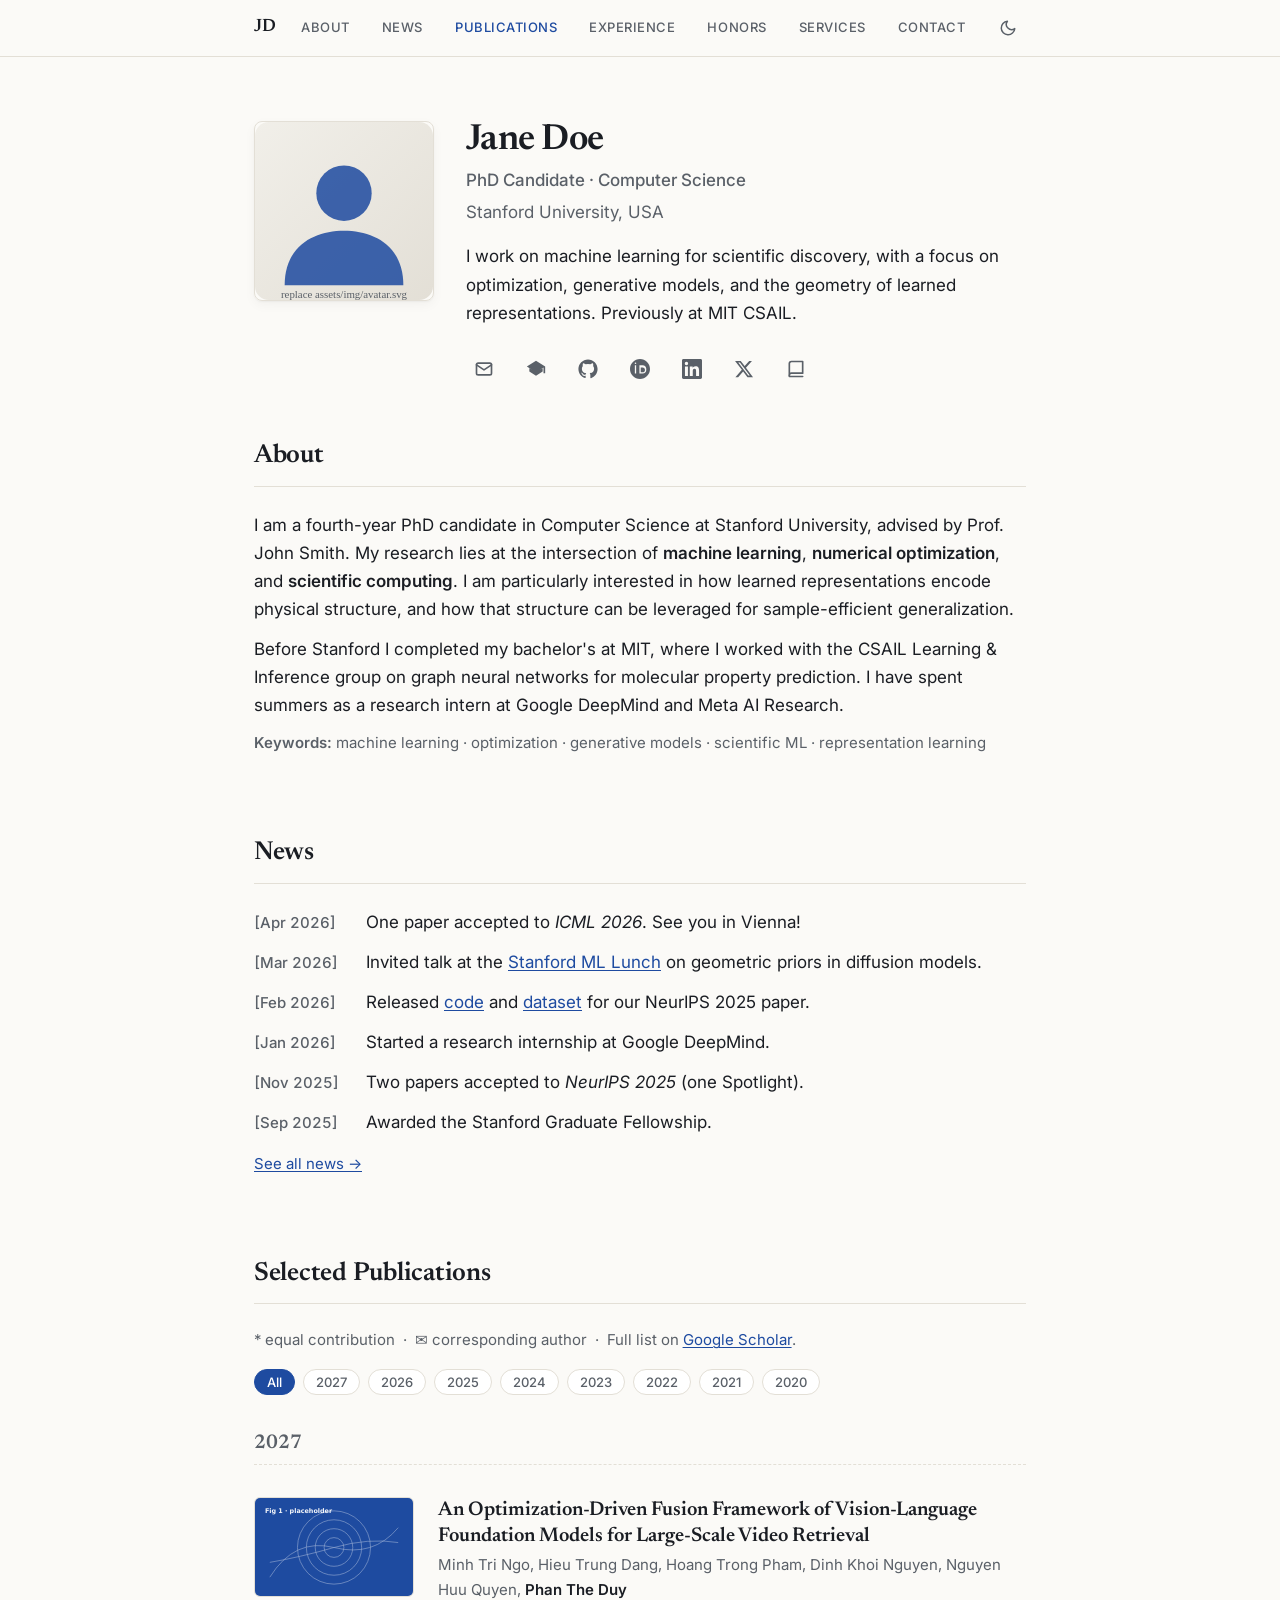
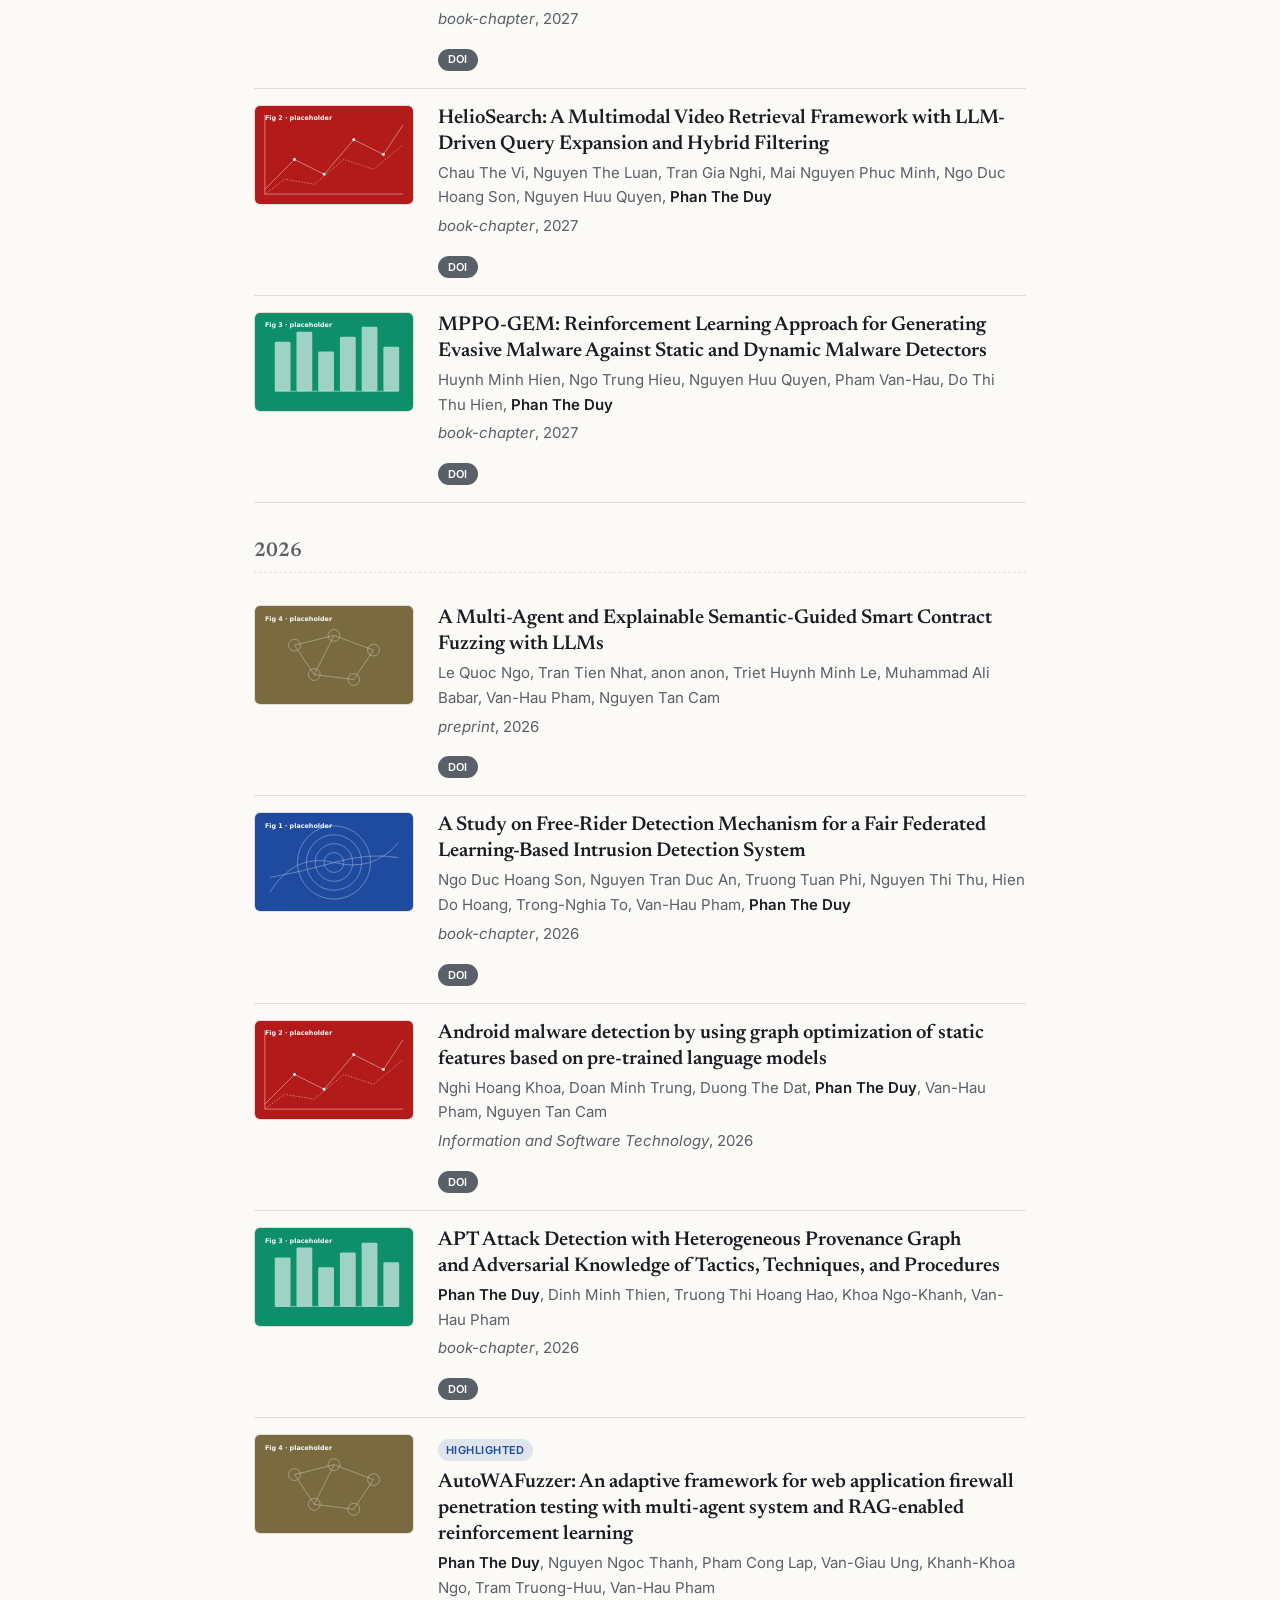
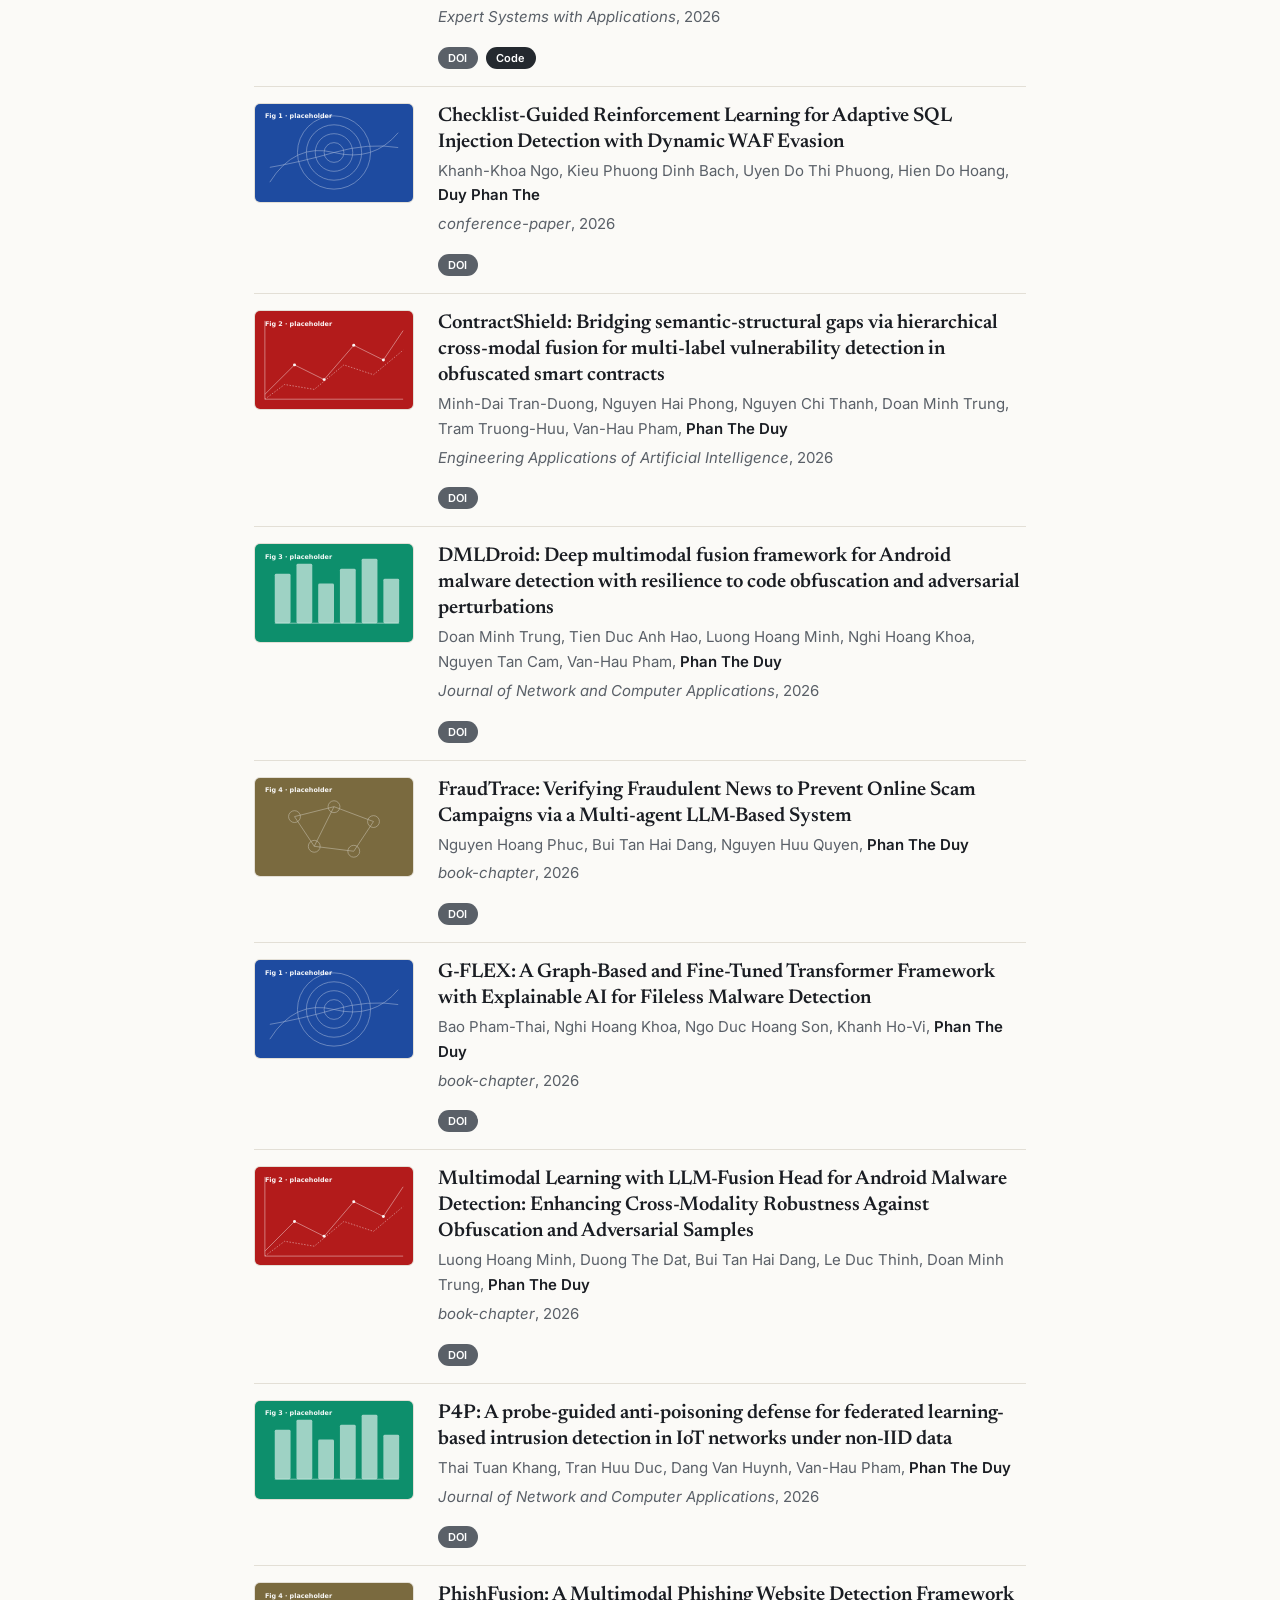
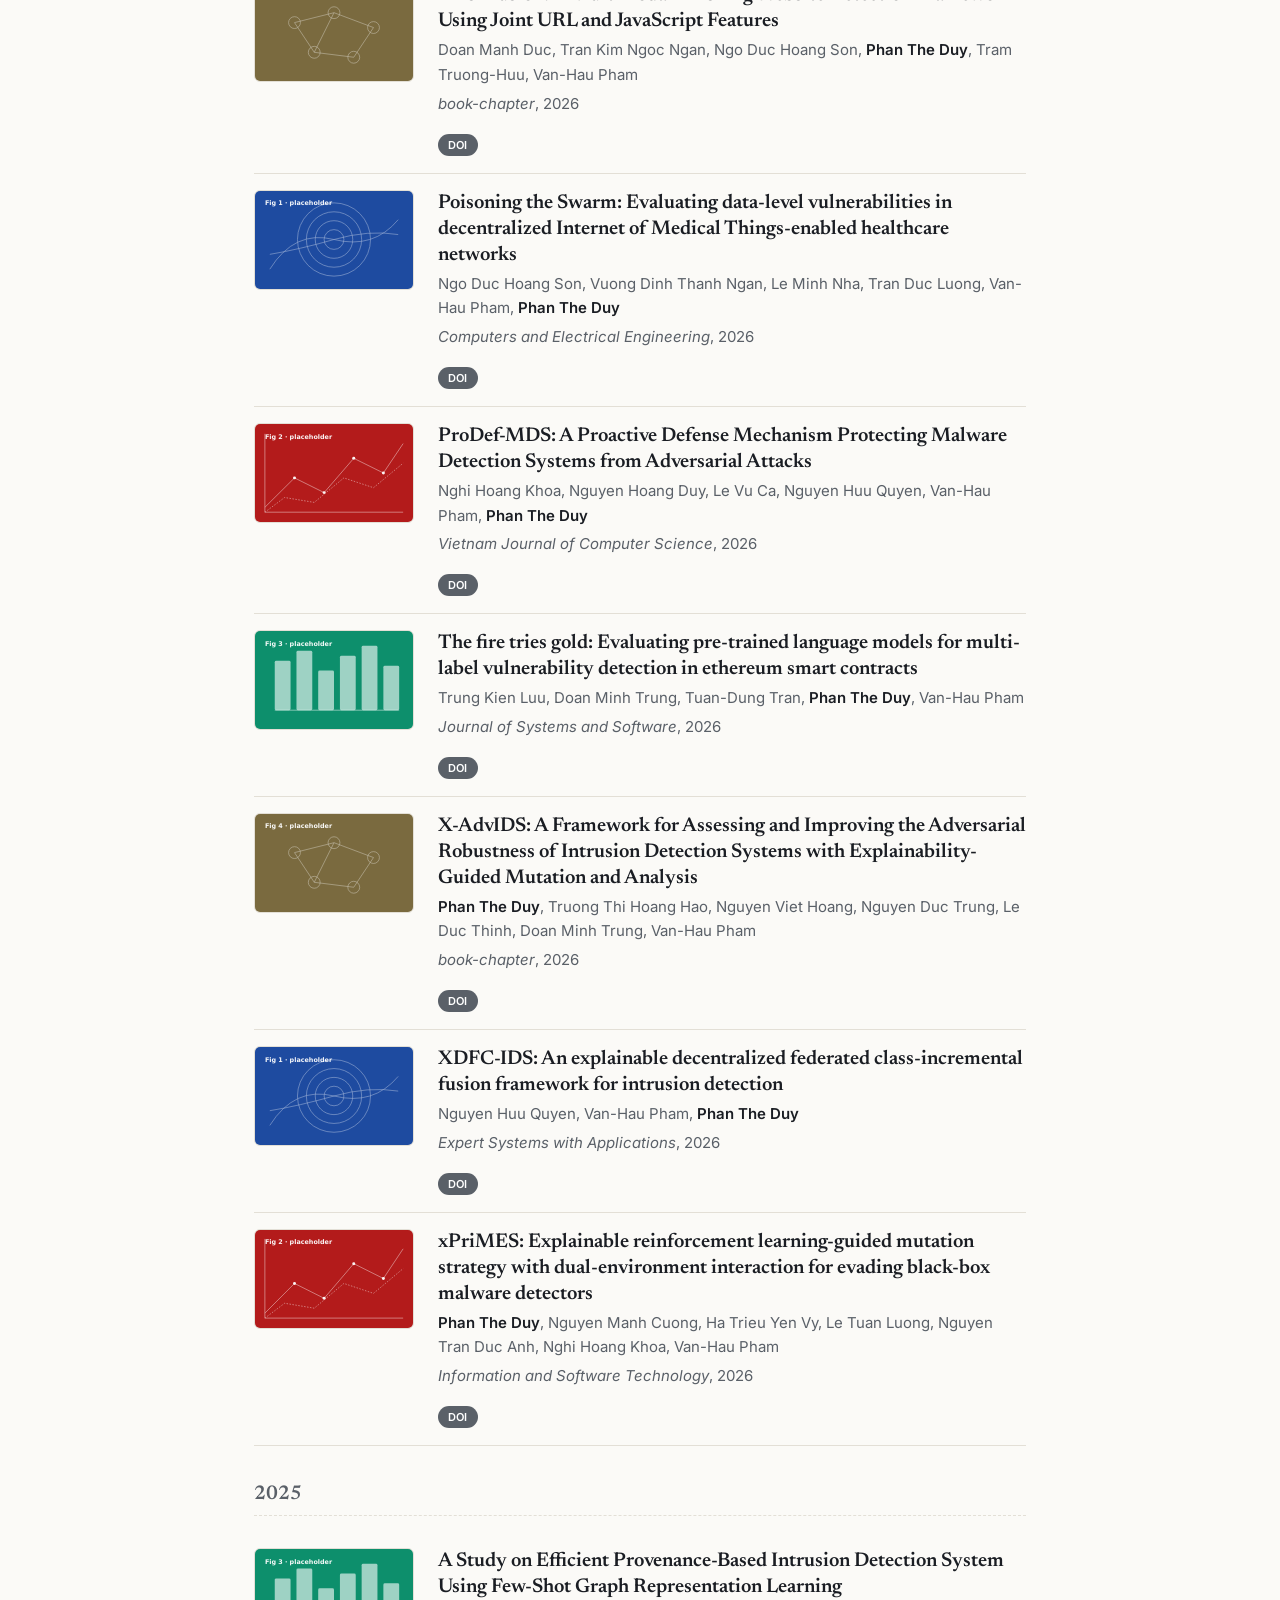
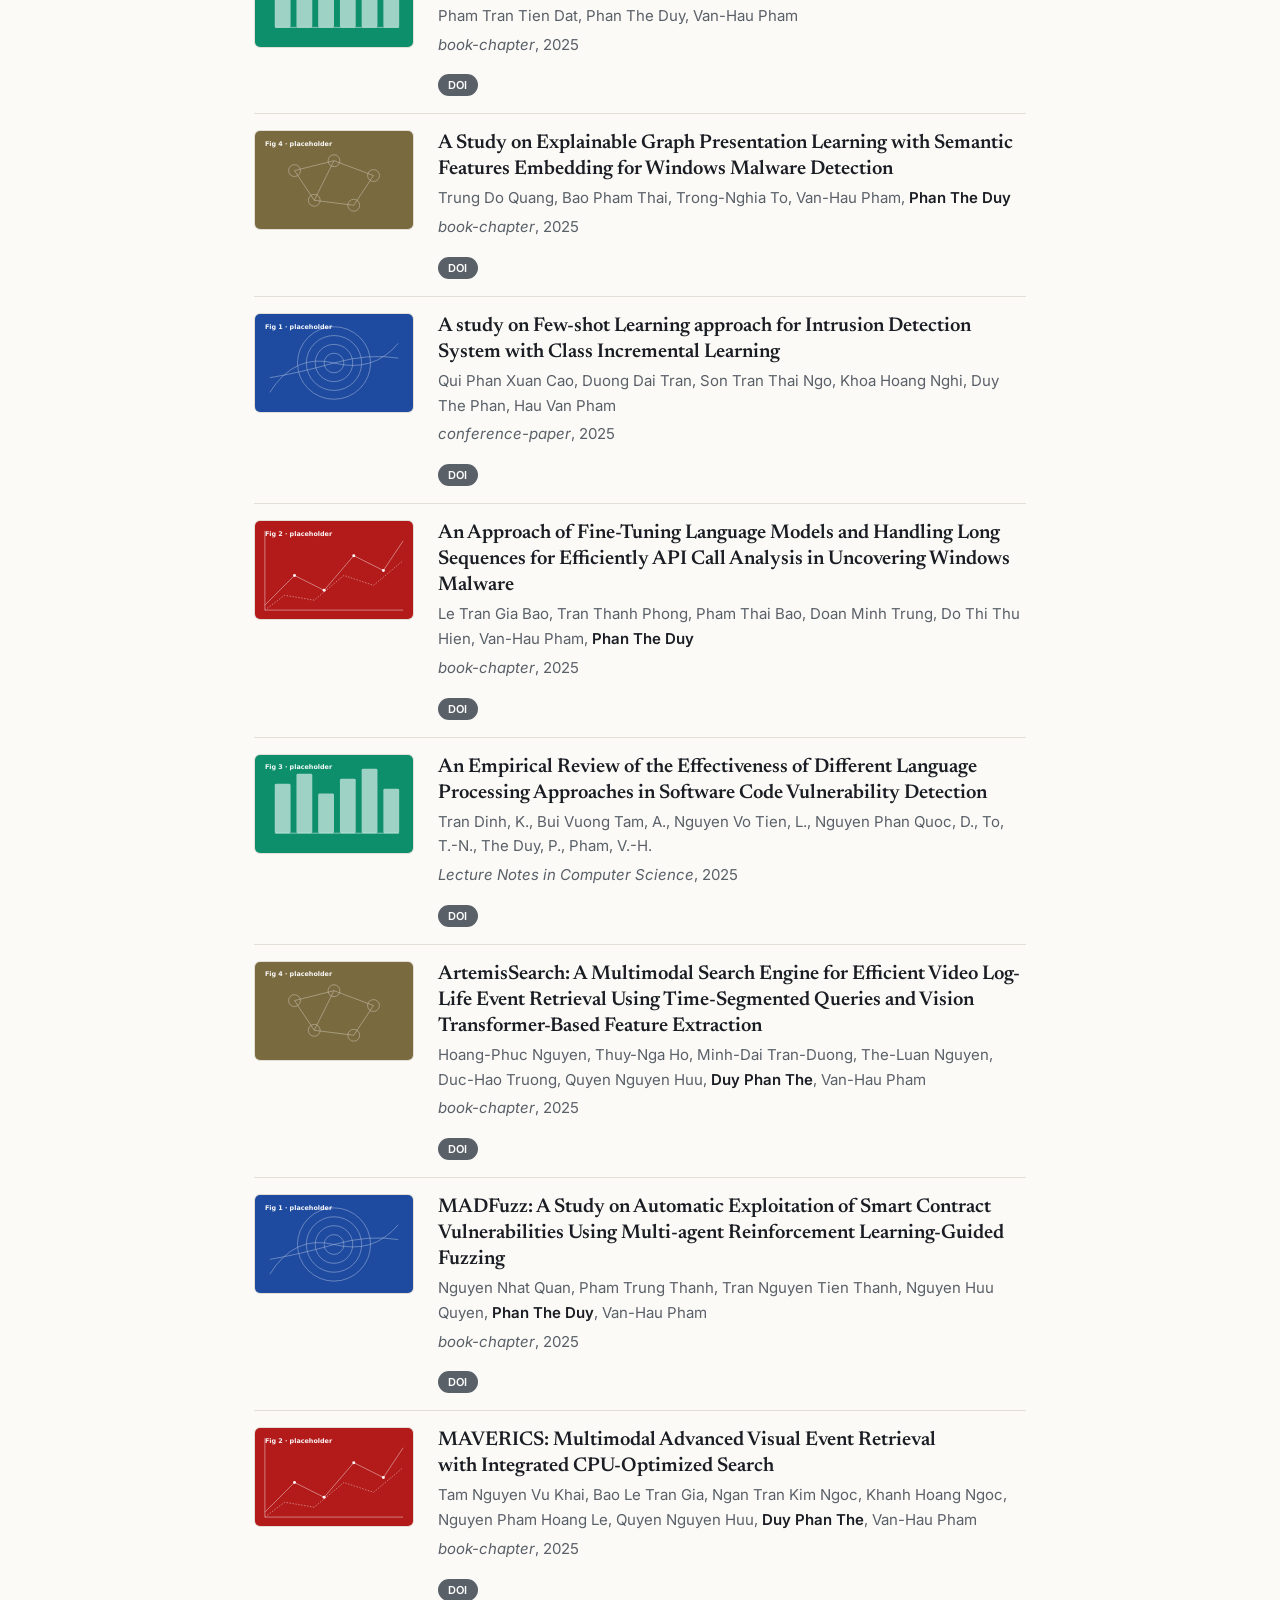
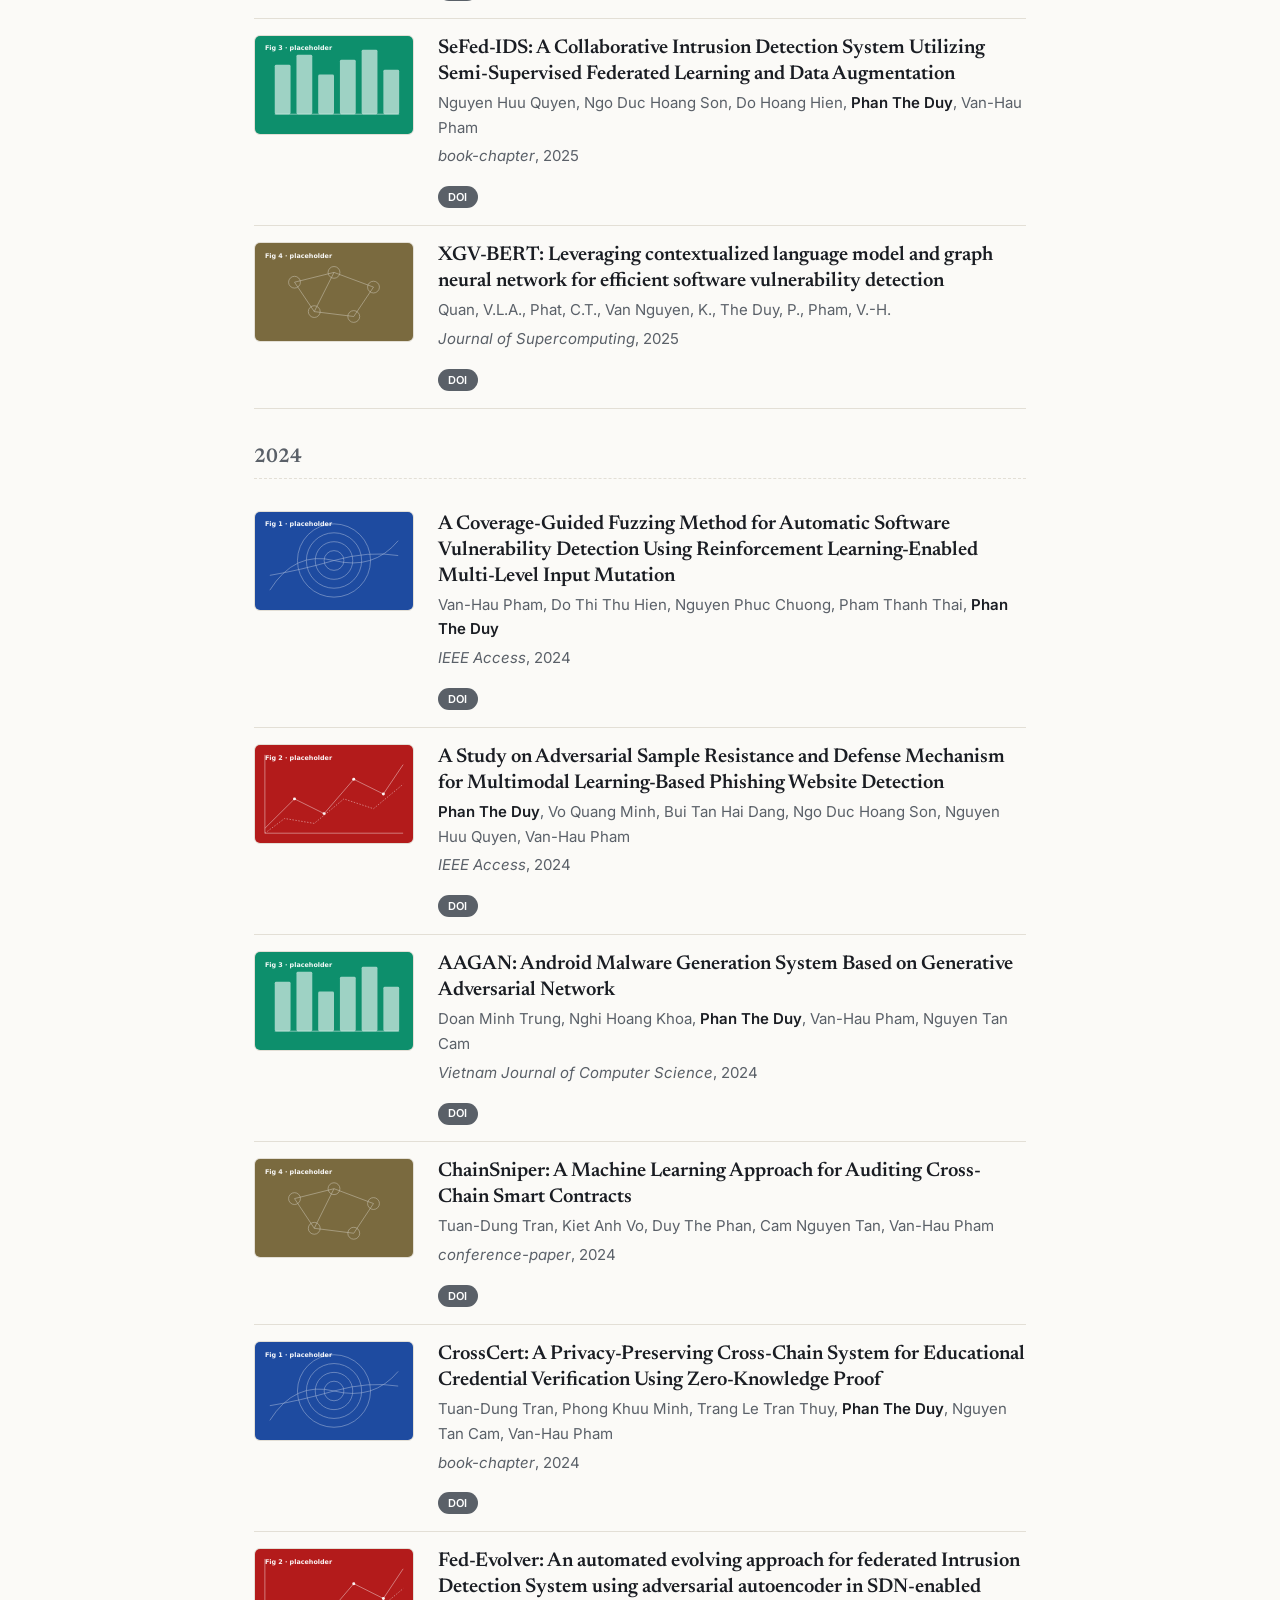
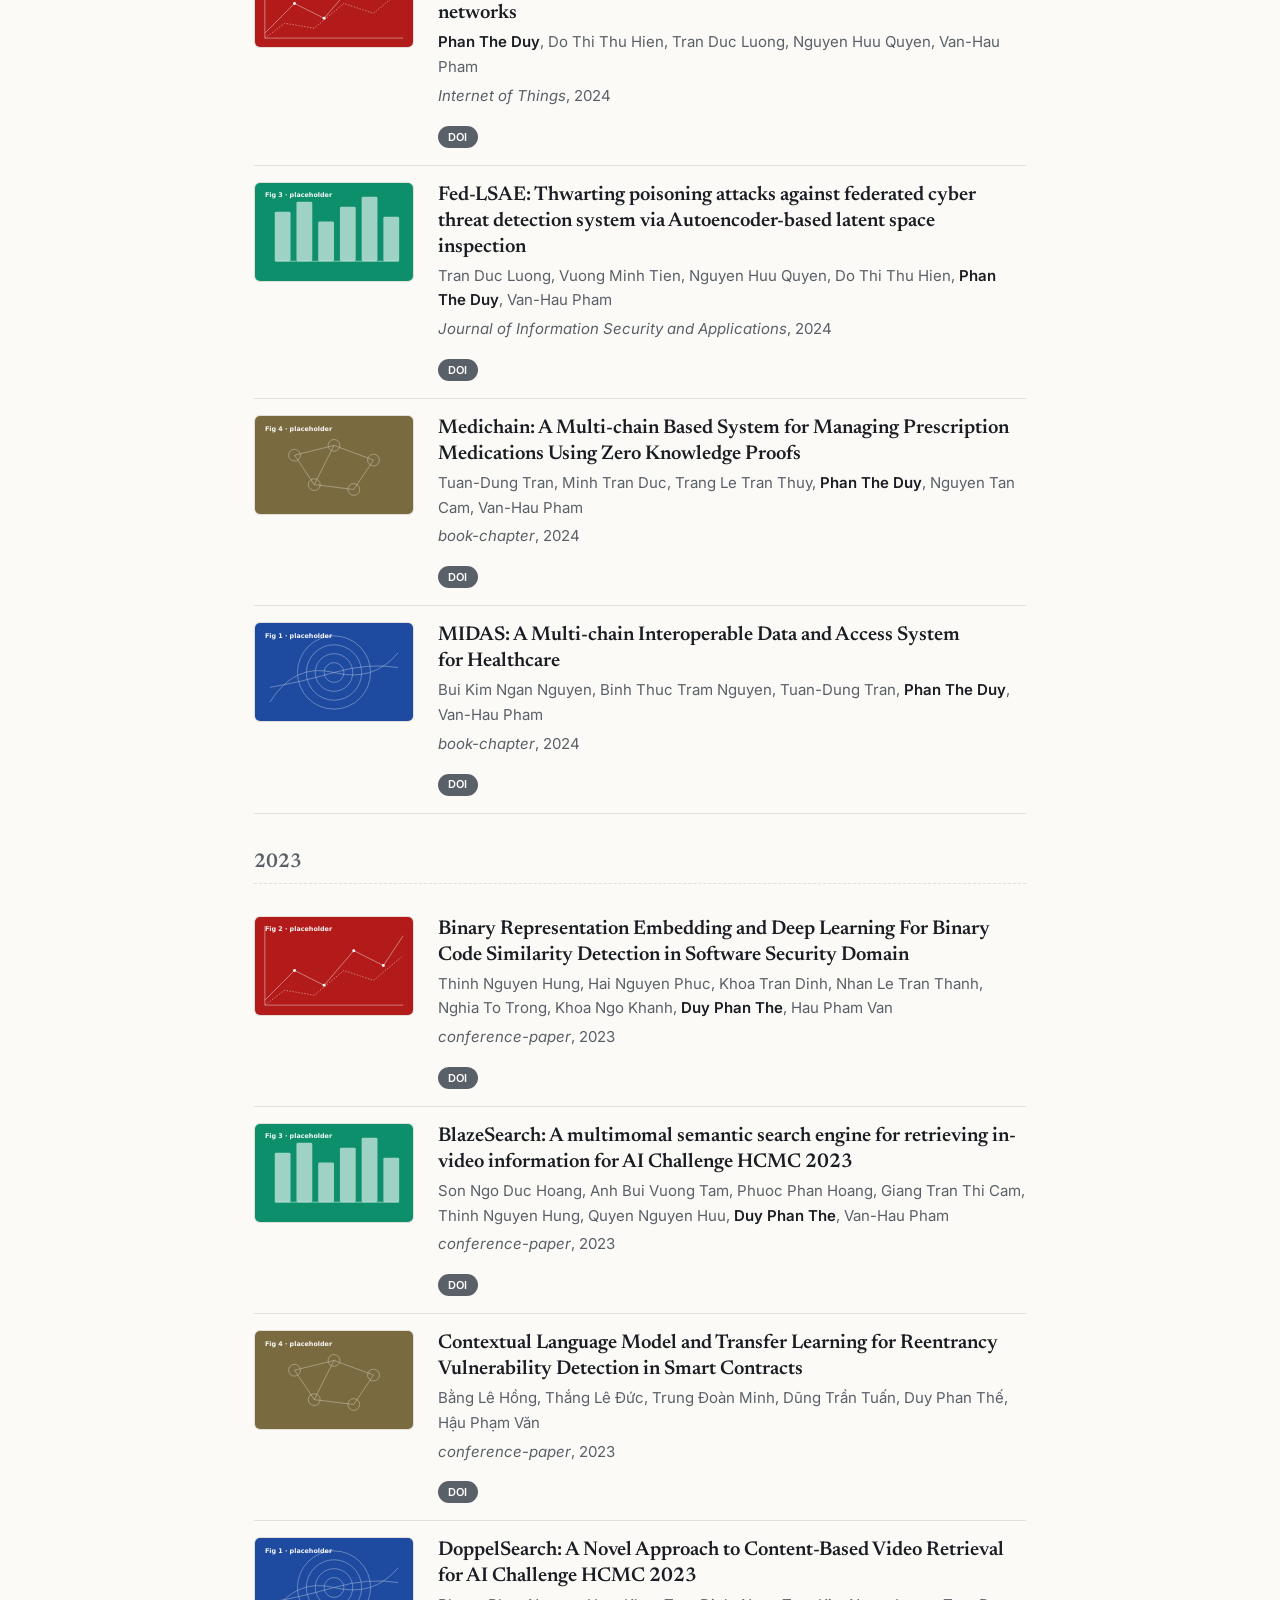
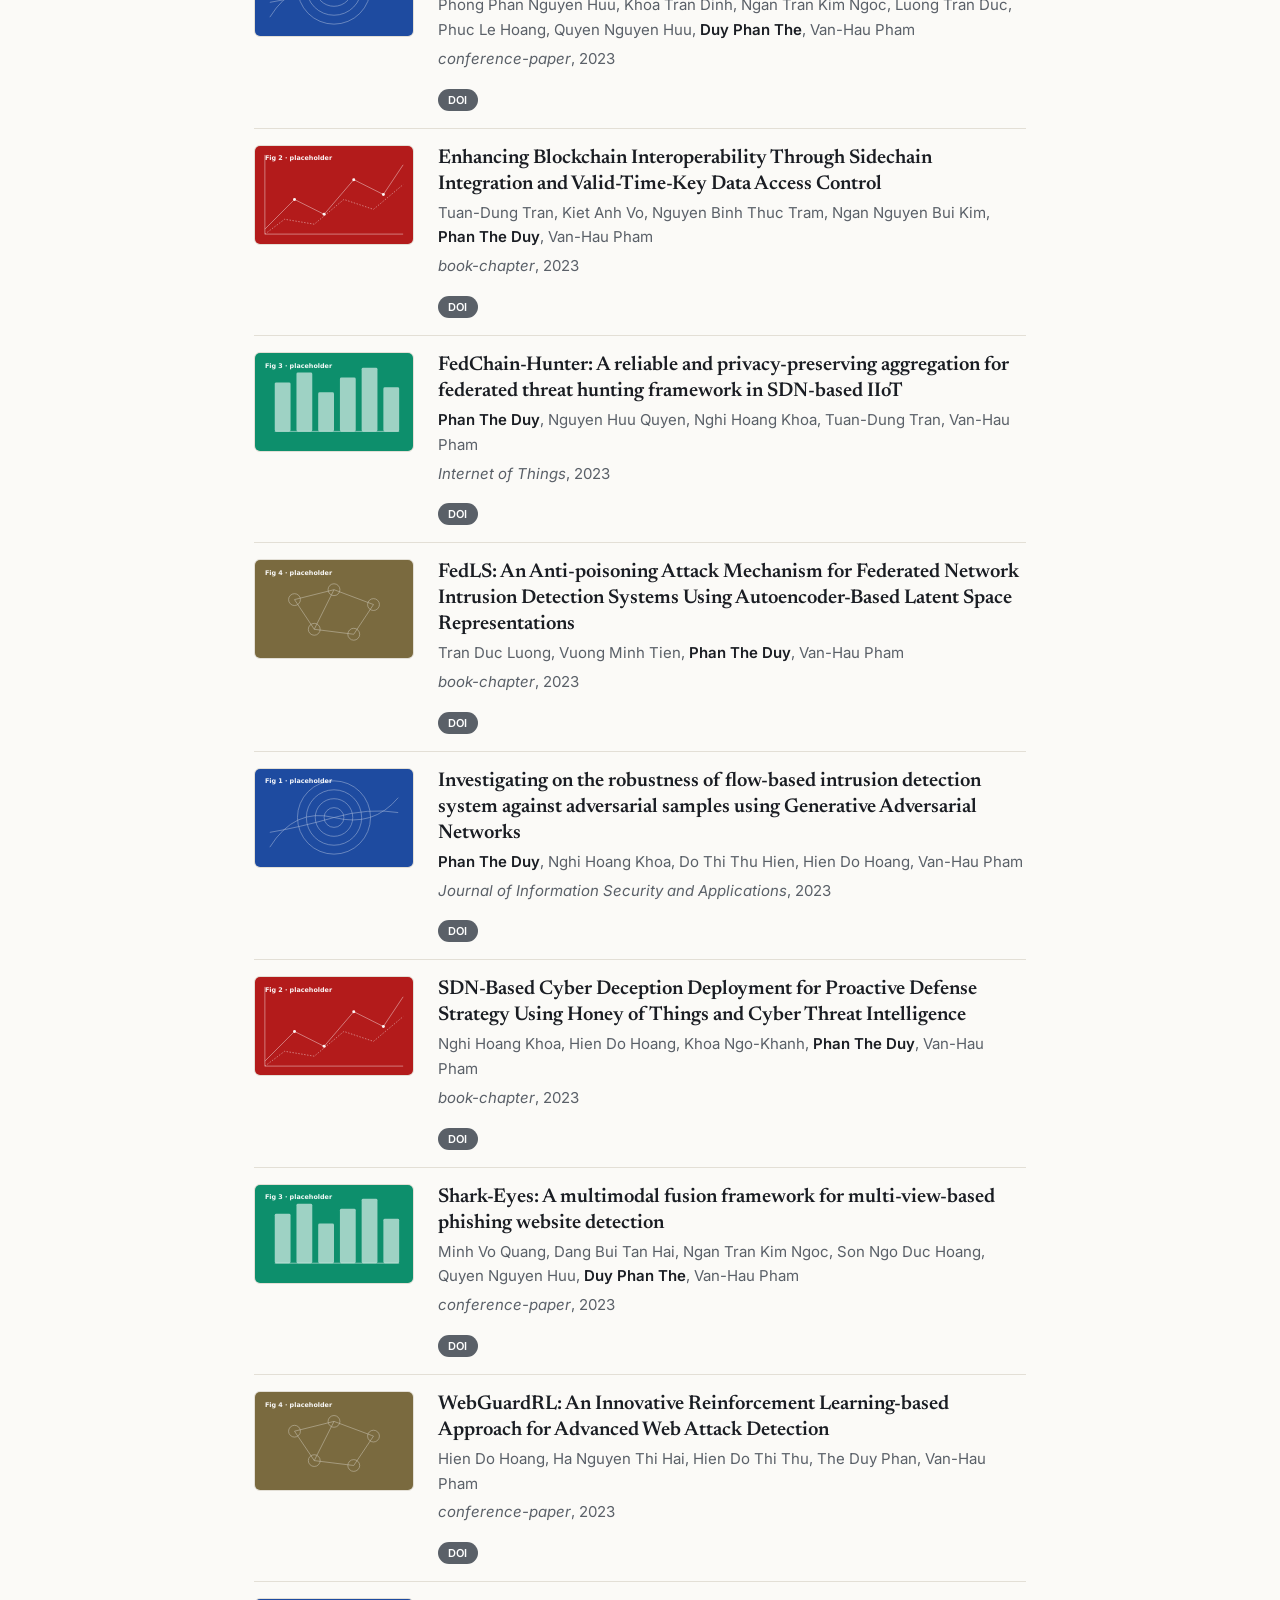
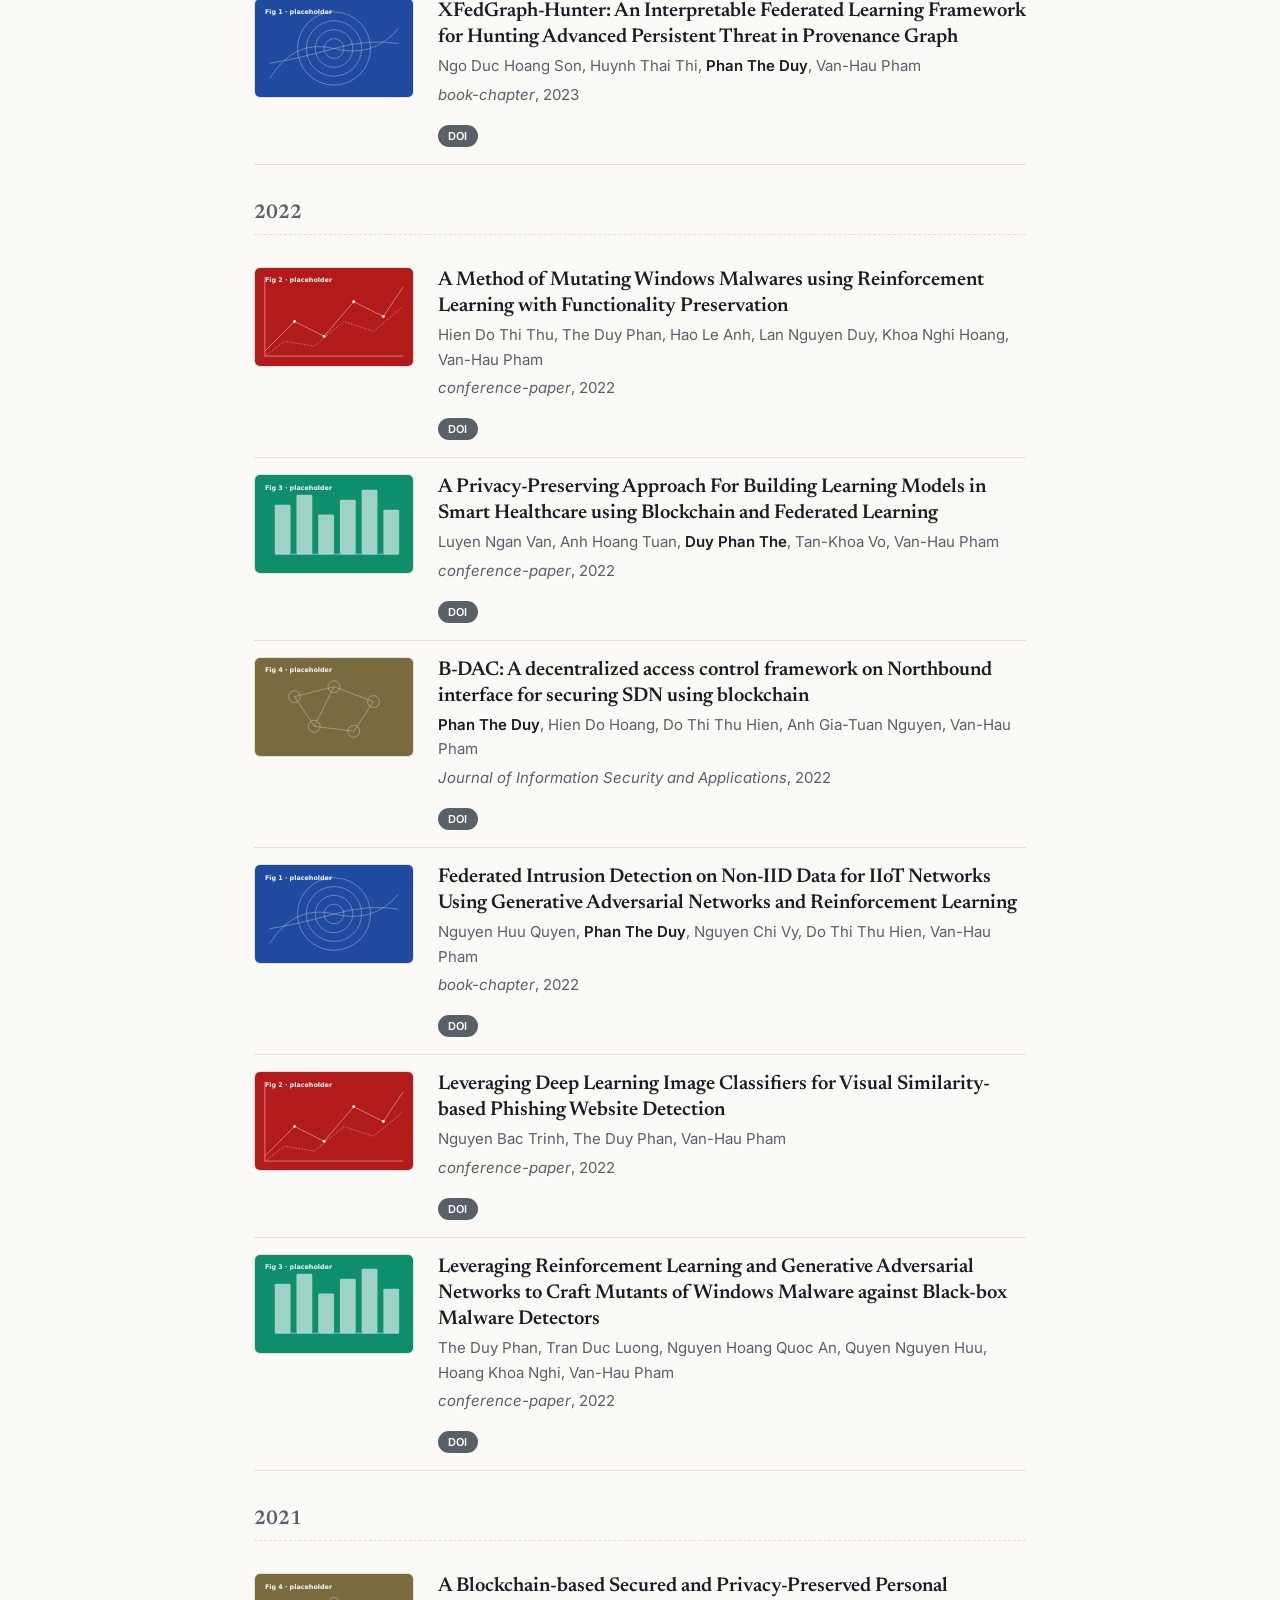
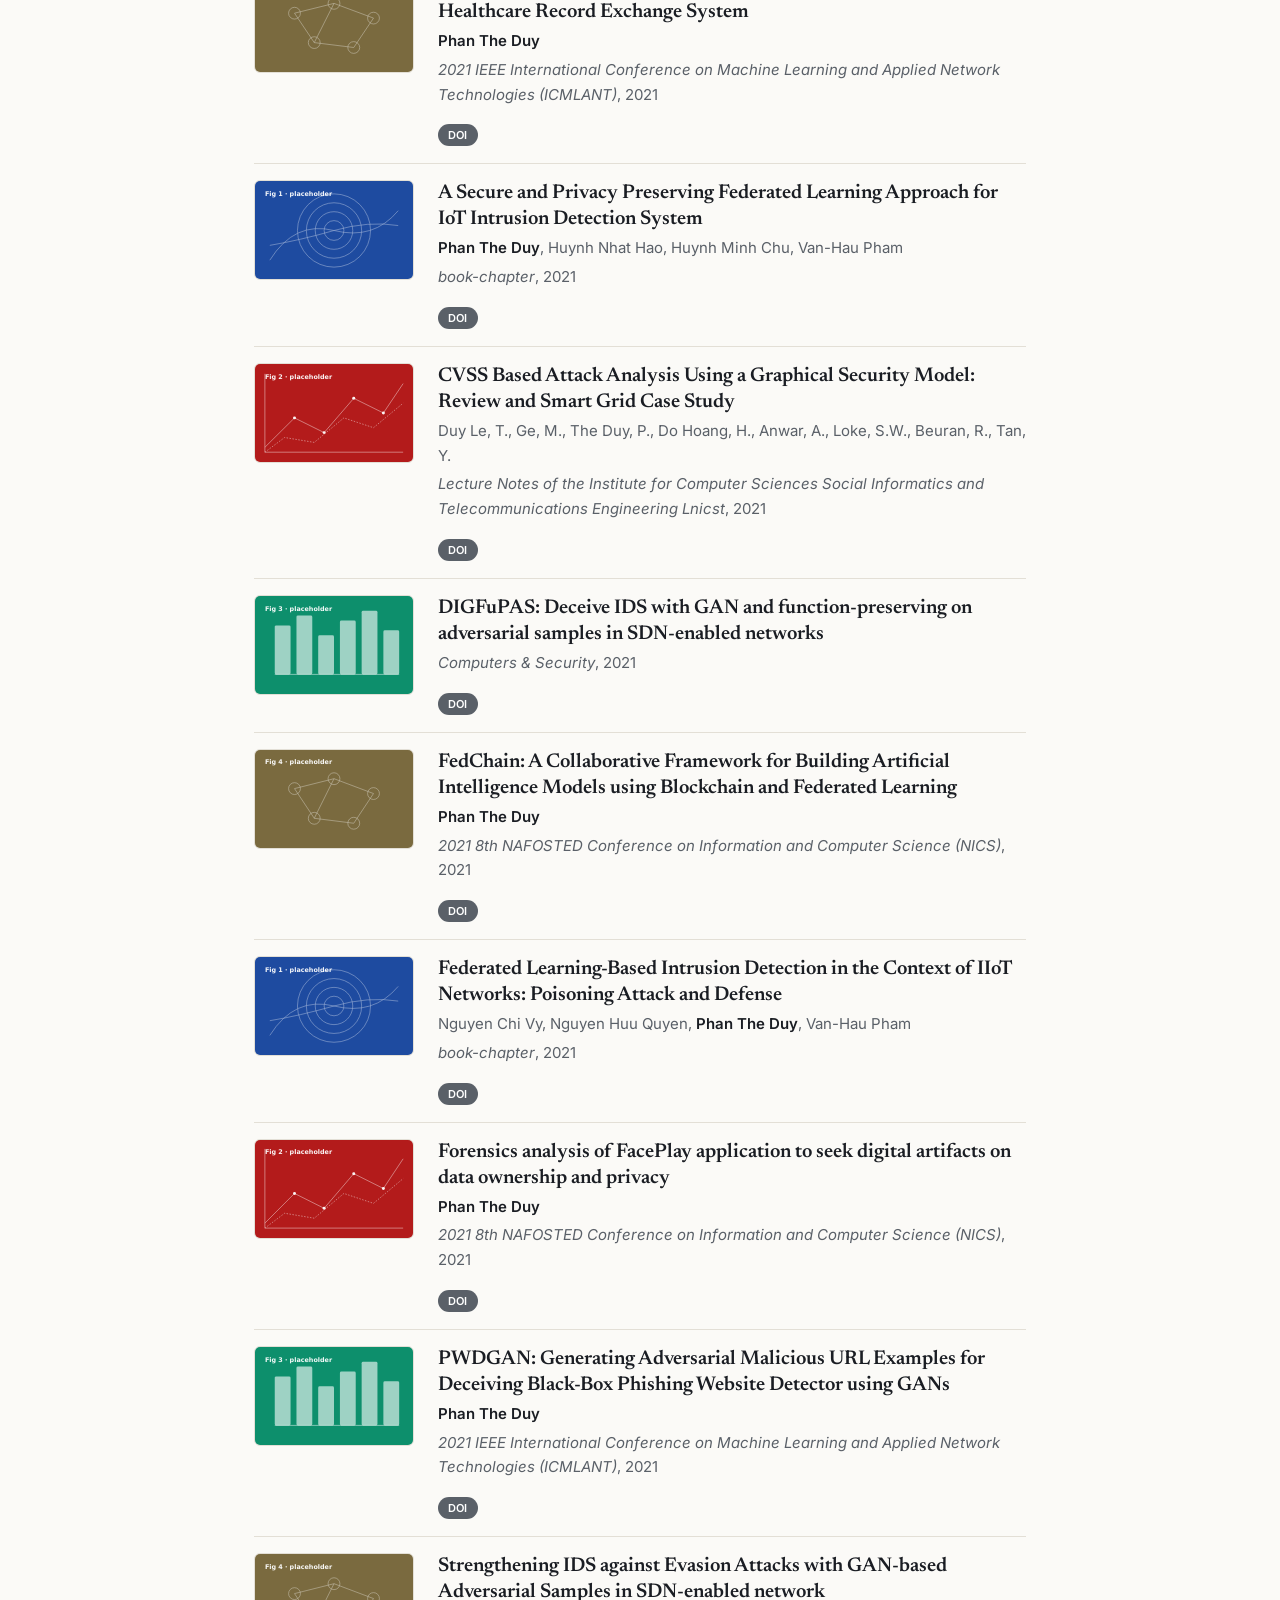
==== commit 1cba2a69: "chore: sync publications from ORCID [skip ci]" ====
--- a/index.html
+++ b/index.html
@@ -318,7 +318,19 @@
       </article>
 
       <article class="pub" data-year="2026">
-        <img class="pub-thumb" src="assets/img/pub-thumb-02.svg" alt="Thumbnail for: DMLDroid: Deep multimodal fusion framework for Android malware detection with resilience to code obfuscation and adversarial perturbations" loading="lazy" />
+        <img class="pub-thumb" src="assets/img/pub-thumb-02.svg" alt="Thumbnail for: ContractShield: Bridging semantic-structural gaps via hierarchical cross-modal fusion for multi-label vulnerability detection in obfuscated smart contracts" loading="lazy" />
+        <div class="pub-body">
+          <h4 class="pub-title">ContractShield: Bridging semantic-structural gaps via hierarchical cross-modal fusion for multi-label vulnerability detection in obfuscated smart contracts</h4>
+          <p class="pub-authors">Minh-Dai Tran-Duong, Nguyen Hai Phong, Nguyen Chi Thanh, Doan Minh Trung, Tram Truong-Huu, Van-Hau Pham, <strong>Phan The Duy</strong></p>
+          <p class="pub-venue"><em>Engineering Applications of Artificial Intelligence</em>, 2026</p>
+          <ul class="badge-row" aria-label="Paper links">
+            <li><a class="badge badge-pdf" href="https://doi.org/10.1016/j.engappai.2026.116358" target="_blank" rel="noopener">DOI</a></li>
+          </ul>
+        </div>
+      </article>
+
+      <article class="pub" data-year="2026">
+        <img class="pub-thumb" src="assets/img/pub-thumb-03.svg" alt="Thumbnail for: DMLDroid: Deep multimodal fusion framework for Android malware detection with resilience to code obfuscation and adversarial perturbations" loading="lazy" />
         <div class="pub-body">
           <h4 class="pub-title">DMLDroid: Deep multimodal fusion framework for Android malware detection with resilience to code obfuscation and adversarial perturbations</h4>
           <p class="pub-authors">Doan Minh Trung, Tien Duc Anh Hao, Luong Hoang Minh, Nghi Hoang Khoa, Nguyen Tan Cam, Van-Hau Pham, <strong>Phan The Duy</strong></p>
@@ -330,7 +342,7 @@
       </article>
 
       <article class="pub" data-year="2026">
-        <img class="pub-thumb" src="assets/img/pub-thumb-03.svg" alt="Thumbnail for: FraudTrace: Verifying Fraudulent News to Prevent Online Scam Campaigns via a Multi-agent LLM-Based System" loading="lazy" />
+        <img class="pub-thumb" src="assets/img/pub-thumb-04.svg" alt="Thumbnail for: FraudTrace: Verifying Fraudulent News to Prevent Online Scam Campaigns via a Multi-agent LLM-Based System" loading="lazy" />
         <div class="pub-body">
           <h4 class="pub-title">FraudTrace: Verifying Fraudulent News to Prevent Online Scam Campaigns via a Multi-agent LLM-Based System</h4>
           <p class="pub-authors">Nguyen Hoang Phuc, Bui Tan Hai Dang, Nguyen Huu Quyen, <strong>Phan The Duy</strong></p>
@@ -342,7 +354,7 @@
       </article>
 
       <article class="pub" data-year="2026">
-        <img class="pub-thumb" src="assets/img/pub-thumb-04.svg" alt="Thumbnail for: G-FLEX: A Graph-Based and Fine-Tuned Transformer Framework with Explainable AI for Fileless Malware Detection" loading="lazy" />
+        <img class="pub-thumb" src="assets/img/pub-thumb-01.svg" alt="Thumbnail for: G-FLEX: A Graph-Based and Fine-Tuned Transformer Framework with Explainable AI for Fileless Malware Detection" loading="lazy" />
         <div class="pub-body">
           <h4 class="pub-title">G-FLEX: A Graph-Based and Fine-Tuned Transformer Framework with Explainable AI for Fileless Malware Detection</h4>
           <p class="pub-authors">Bao Pham-Thai, Nghi Hoang Khoa, Ngo Duc Hoang Son, Khanh Ho-Vi, <strong>Phan The Duy</strong></p>
@@ -354,7 +366,7 @@
       </article>
 
       <article class="pub" data-year="2026">
-        <img class="pub-thumb" src="assets/img/pub-thumb-01.svg" alt="Thumbnail for: Multimodal Learning with LLM-Fusion Head for Android Malware Detection: Enhancing Cross-Modality Robustness Against Obfuscation and Adversarial Samples" loading="lazy" />
+        <img class="pub-thumb" src="assets/img/pub-thumb-02.svg" alt="Thumbnail for: Multimodal Learning with LLM-Fusion Head for Android Malware Detection: Enhancing Cross-Modality Robustness Against Obfuscation and Adversarial Samples" loading="lazy" />
         <div class="pub-body">
           <h4 class="pub-title">Multimodal Learning with LLM-Fusion Head for Android Malware Detection: Enhancing Cross-Modality Robustness Against Obfuscation and Adversarial Samples</h4>
           <p class="pub-authors">Luong Hoang Minh, Duong The Dat, Bui Tan Hai Dang, Le Duc Thinh, Doan Minh Trung, <strong>Phan The Duy</strong></p>
@@ -366,7 +378,7 @@
       </article>
 
       <article class="pub" data-year="2026">
-        <img class="pub-thumb" src="assets/img/pub-thumb-02.svg" alt="Thumbnail for: P4P: A probe-guided anti-poisoning defense for federated learning-based intrusion detection in IoT networks under non-IID data" loading="lazy" />
+        <img class="pub-thumb" src="assets/img/pub-thumb-03.svg" alt="Thumbnail for: P4P: A probe-guided anti-poisoning defense for federated learning-based intrusion detection in IoT networks under non-IID data" loading="lazy" />
         <div class="pub-body">
           <h4 class="pub-title">P4P: A probe-guided anti-poisoning defense for federated learning-based intrusion detection in IoT networks under non-IID data</h4>
           <p class="pub-authors">Thai Tuan Khang, Tran Huu Duc, Dang Van Huynh, Van-Hau Pham, <strong>Phan The Duy</strong></p>
@@ -378,7 +390,7 @@
       </article>
 
       <article class="pub" data-year="2026">
-        <img class="pub-thumb" src="assets/img/pub-thumb-03.svg" alt="Thumbnail for: PhishFusion: A Multimodal Phishing Website Detection Framework Using Joint URL and JavaScript Features" loading="lazy" />
+        <img class="pub-thumb" src="assets/img/pub-thumb-04.svg" alt="Thumbnail for: PhishFusion: A Multimodal Phishing Website Detection Framework Using Joint URL and JavaScript Features" loading="lazy" />
         <div class="pub-body">
           <h4 class="pub-title">PhishFusion: A Multimodal Phishing Website Detection Framework Using Joint URL and JavaScript Features</h4>
           <p class="pub-authors">Doan Manh Duc, Tran Kim Ngoc Ngan, Ngo Duc Hoang Son, <strong>Phan The Duy</strong>, Tram Truong-Huu, Van-Hau Pham</p>
@@ -390,7 +402,7 @@
       </article>
 
       <article class="pub" data-year="2026">
-        <img class="pub-thumb" src="assets/img/pub-thumb-04.svg" alt="Thumbnail for: Poisoning the Swarm: Evaluating data-level vulnerabilities in decentralized Internet of Medical Things-enabled healthcare networks" loading="lazy" />
+        <img class="pub-thumb" src="assets/img/pub-thumb-01.svg" alt="Thumbnail for: Poisoning the Swarm: Evaluating data-level vulnerabilities in decentralized Internet of Medical Things-enabled healthcare networks" loading="lazy" />
         <div class="pub-body">
           <h4 class="pub-title">Poisoning the Swarm: Evaluating data-level vulnerabilities in decentralized Internet of Medical Things-enabled healthcare networks</h4>
           <p class="pub-authors">Ngo Duc Hoang Son, Vuong Dinh Thanh Ngan, Le Minh Nha, Tran Duc Luong, Van-Hau Pham, <strong>Phan The Duy</strong></p>
@@ -402,7 +414,7 @@
       </article>
 
       <article class="pub" data-year="2026">
-        <img class="pub-thumb" src="assets/img/pub-thumb-01.svg" alt="Thumbnail for: ProDef-MDS: A Proactive Defense Mechanism Protecting Malware Detection Systems from Adversarial Attacks" loading="lazy" />
+        <img class="pub-thumb" src="assets/img/pub-thumb-02.svg" alt="Thumbnail for: ProDef-MDS: A Proactive Defense Mechanism Protecting Malware Detection Systems from Adversarial Attacks" loading="lazy" />
         <div class="pub-body">
           <h4 class="pub-title">ProDef-MDS: A Proactive Defense Mechanism Protecting Malware Detection Systems from Adversarial Attacks</h4>
           <p class="pub-authors">Nghi Hoang Khoa, Nguyen Hoang Duy, Le Vu Ca, Nguyen Huu Quyen, Van-Hau Pham, <strong>Phan The Duy</strong></p>
@@ -414,7 +426,7 @@
       </article>
 
       <article class="pub" data-year="2026">
-        <img class="pub-thumb" src="assets/img/pub-thumb-02.svg" alt="Thumbnail for: The fire tries gold: Evaluating pre-trained language models for multi-label vulnerability detection in ethereum smart contracts" loading="lazy" />
+        <img class="pub-thumb" src="assets/img/pub-thumb-03.svg" alt="Thumbnail for: The fire tries gold: Evaluating pre-trained language models for multi-label vulnerability detection in ethereum smart contracts" loading="lazy" />
         <div class="pub-body">
           <h4 class="pub-title">The fire tries gold: Evaluating pre-trained language models for multi-label vulnerability detection in ethereum smart contracts</h4>
           <p class="pub-authors">Trung Kien Luu, Doan Minh Trung, Tuan-Dung Tran, <strong>Phan The Duy</strong>, Van-Hau Pham</p>
@@ -426,7 +438,7 @@
       </article>
 
       <article class="pub" data-year="2026">
-        <img class="pub-thumb" src="assets/img/pub-thumb-03.svg" alt="Thumbnail for: X-AdvIDS: A Framework for Assessing and Improving the Adversarial Robustness of Intrusion Detection Systems with Explainability-Guided Mutation and Analysis" loading="lazy" />
+        <img class="pub-thumb" src="assets/img/pub-thumb-04.svg" alt="Thumbnail for: X-AdvIDS: A Framework for Assessing and Improving the Adversarial Robustness of Intrusion Detection Systems with Explainability-Guided Mutation and Analysis" loading="lazy" />
         <div class="pub-body">
           <h4 class="pub-title">X-AdvIDS: A Framework for Assessing and Improving the Adversarial Robustness of Intrusion Detection Systems with Explainability-Guided Mutation and Analysis</h4>
           <p class="pub-authors"><strong>Phan The Duy</strong>, Truong Thi Hoang Hao, Nguyen Viet Hoang, Nguyen Duc Trung, Le Duc Thinh, Doan Minh Trung, Van-Hau Pham</p>
@@ -438,7 +450,7 @@
       </article>
 
       <article class="pub" data-year="2026">
-        <img class="pub-thumb" src="assets/img/pub-thumb-04.svg" alt="Thumbnail for: XDFC-IDS: An explainable decentralized federated class-incremental fusion framework for intrusion detection" loading="lazy" />
+        <img class="pub-thumb" src="assets/img/pub-thumb-01.svg" alt="Thumbnail for: XDFC-IDS: An explainable decentralized federated class-incremental fusion framework for intrusion detection" loading="lazy" />
         <div class="pub-body">
           <h4 class="pub-title">XDFC-IDS: An explainable decentralized federated class-incremental fusion framework for intrusion detection</h4>
           <p class="pub-authors">Nguyen Huu Quyen, Van-Hau Pham, <strong>Phan The Duy</strong></p>
@@ -450,7 +462,7 @@
       </article>
 
       <article class="pub" data-year="2026">
-        <img class="pub-thumb" src="assets/img/pub-thumb-01.svg" alt="Thumbnail for: xPriMES: Explainable reinforcement learning-guided mutation strategy with dual-environment interaction for evading black-box malware detectors" loading="lazy" />
+        <img class="pub-thumb" src="assets/img/pub-thumb-02.svg" alt="Thumbnail for: xPriMES: Explainable reinforcement learning-guided mutation strategy with dual-environment interaction for evading black-box malware detectors" loading="lazy" />
         <div class="pub-body">
           <h4 class="pub-title">xPriMES: Explainable reinforcement learning-guided mutation strategy with dual-environment interaction for evading black-box malware detectors</h4>
           <p class="pub-authors"><strong>Phan The Duy</strong>, Nguyen Manh Cuong, Ha Trieu Yen Vy, Le Tuan Luong, Nguyen Tran Duc Anh, Nghi Hoang Khoa, Van-Hau Pham</p>
@@ -464,7 +476,7 @@
       <h3 class="pub-year" data-year="2025">2025</h3>
 
       <article class="pub" data-year="2025">
-        <img class="pub-thumb" src="assets/img/pub-thumb-02.svg" alt="Thumbnail for: A Study on Efficient Provenance-Based Intrusion Detection System Using Few-Shot Graph Representation Learning" loading="lazy" />
+        <img class="pub-thumb" src="assets/img/pub-thumb-03.svg" alt="Thumbnail for: A Study on Efficient Provenance-Based Intrusion Detection System Using Few-Shot Graph Representation Learning" loading="lazy" />
         <div class="pub-body">
           <h4 class="pub-title">A Study on Efficient Provenance-Based Intrusion Detection System Using Few-Shot Graph Representation Learning</h4>
           <p class="pub-authors">Pham Tran Tien Dat, Phan The Duy, Van-Hau Pham</p>
@@ -476,7 +488,7 @@
       </article>
 
       <article class="pub" data-year="2025">
-        <img class="pub-thumb" src="assets/img/pub-thumb-03.svg" alt="Thumbnail for: A Study on Explainable Graph Presentation Learning with Semantic Features Embedding for Windows Malware Detection" loading="lazy" />
+        <img class="pub-thumb" src="assets/img/pub-thumb-04.svg" alt="Thumbnail for: A Study on Explainable Graph Presentation Learning with Semantic Features Embedding for Windows Malware Detection" loading="lazy" />
         <div class="pub-body">
           <h4 class="pub-title">A Study on Explainable Graph Presentation Learning with Semantic Features Embedding for Windows Malware Detection</h4>
           <p class="pub-authors">Trung Do Quang, Bao Pham Thai, Trong-Nghia To, Van-Hau Pham, <strong>Phan The Duy</strong></p>
@@ -488,7 +500,7 @@
       </article>
 
       <article class="pub" data-year="2025">
-        <img class="pub-thumb" src="assets/img/pub-thumb-04.svg" alt="Thumbnail for: A study on Few-shot Learning approach for Intrusion Detection System with Class Incremental Learning" loading="lazy" />
+        <img class="pub-thumb" src="assets/img/pub-thumb-01.svg" alt="Thumbnail for: A study on Few-shot Learning approach for Intrusion Detection System with Class Incremental Learning" loading="lazy" />
         <div class="pub-body">
           <h4 class="pub-title">A study on Few-shot Learning approach for Intrusion Detection System with Class Incremental Learning</h4>
           <p class="pub-authors">Qui Phan Xuan Cao, Duong Dai Tran, Son Tran Thai Ngo, Khoa Hoang Nghi, Duy The Phan, Hau Van Pham</p>
@@ -500,7 +512,7 @@
       </article>
 
       <article class="pub" data-year="2025">
-        <img class="pub-thumb" src="assets/img/pub-thumb-01.svg" alt="Thumbnail for: An Approach of Fine-Tuning Language Models and Handling Long Sequences for Efficiently API Call Analysis in Uncovering Windows Malware" loading="lazy" />
+        <img class="pub-thumb" src="assets/img/pub-thumb-02.svg" alt="Thumbnail for: An Approach of Fine-Tuning Language Models and Handling Long Sequences for Efficiently API Call Analysis in Uncovering Windows Malware" loading="lazy" />
         <div class="pub-body">
           <h4 class="pub-title">An Approach of Fine-Tuning Language Models and Handling Long Sequences for Efficiently API Call Analysis in Uncovering Windows Malware</h4>
           <p class="pub-authors">Le Tran Gia Bao, Tran Thanh Phong, Pham Thai Bao, Doan Minh Trung, Do Thi Thu Hien, Van-Hau Pham, <strong>Phan The Duy</strong></p>
@@ -512,7 +524,7 @@
       </article>
 
       <article class="pub" data-year="2025">
-        <img class="pub-thumb" src="assets/img/pub-thumb-02.svg" alt="Thumbnail for: An Empirical Review of the Effectiveness of Different Language Processing Approaches in Software Code Vulnerability Detection" loading="lazy" />
+        <img class="pub-thumb" src="assets/img/pub-thumb-03.svg" alt="Thumbnail for: An Empirical Review of the Effectiveness of Different Language Processing Approaches in Software Code Vulnerability Detection" loading="lazy" />
         <div class="pub-body">
           <h4 class="pub-title">An Empirical Review of the Effectiveness of Different Language Processing Approaches in Software Code Vulnerability Detection</h4>
           <p class="pub-authors">Tran Dinh, K., Bui Vuong Tam, A., Nguyen Vo Tien, L., Nguyen Phan Quoc, D., To, T.-N., The Duy, P., Pham, V.-H.</p>
@@ -524,7 +536,7 @@
       </article>
 
       <article class="pub" data-year="2025">
-        <img class="pub-thumb" src="assets/img/pub-thumb-03.svg" alt="Thumbnail for: ArtemisSearch: A Multimodal Search Engine for Efficient Video Log-Life Event Retrieval Using Time-Segmented Queries and Vision Transformer-Based Feature Extraction" loading="lazy" />
+        <img class="pub-thumb" src="assets/img/pub-thumb-04.svg" alt="Thumbnail for: ArtemisSearch: A Multimodal Search Engine for Efficient Video Log-Life Event Retrieval Using Time-Segmented Queries and Vision Transformer-Based Feature Extraction" loading="lazy" />
         <div class="pub-body">
           <h4 class="pub-title">ArtemisSearch: A Multimodal Search Engine for Efficient Video Log-Life Event Retrieval Using Time-Segmented Queries and Vision Transformer-Based Feature Extraction</h4>
           <p class="pub-authors">Hoang-Phuc Nguyen, Thuy-Nga Ho, Minh-Dai Tran-Duong, The-Luan Nguyen, Duc-Hao Truong, Quyen Nguyen Huu, <strong>Duy Phan The</strong>, Van-Hau Pham</p>
@@ -536,7 +548,7 @@
       </article>
 
       <article class="pub" data-year="2025">
-        <img class="pub-thumb" src="assets/img/pub-thumb-04.svg" alt="Thumbnail for: MADFuzz: A Study on Automatic Exploitation of Smart Contract Vulnerabilities Using Multi-agent Reinforcement Learning-Guided Fuzzing" loading="lazy" />
+        <img class="pub-thumb" src="assets/img/pub-thumb-01.svg" alt="Thumbnail for: MADFuzz: A Study on Automatic Exploitation of Smart Contract Vulnerabilities Using Multi-agent Reinforcement Learning-Guided Fuzzing" loading="lazy" />
         <div class="pub-body">
           <h4 class="pub-title">MADFuzz: A Study on Automatic Exploitation of Smart Contract Vulnerabilities Using Multi-agent Reinforcement Learning-Guided Fuzzing</h4>
           <p class="pub-authors">Nguyen Nhat Quan, Pham Trung Thanh, Tran Nguyen Tien Thanh, Nguyen Huu Quyen, <strong>Phan The Duy</strong>, Van-Hau Pham</p>
@@ -548,7 +560,7 @@
       </article>
 
       <article class="pub" data-year="2025">
-        <img class="pub-thumb" src="assets/img/pub-thumb-01.svg" alt="Thumbnail for: MAVERICS: Multimodal Advanced Visual Event Retrieval with Integrated CPU-Optimized Search" loading="lazy" />
+        <img class="pub-thumb" src="assets/img/pub-thumb-02.svg" alt="Thumbnail for: MAVERICS: Multimodal Advanced Visual Event Retrieval with Integrated CPU-Optimized Search" loading="lazy" />
         <div class="pub-body">
           <h4 class="pub-title">MAVERICS: Multimodal Advanced Visual Event Retrieval with Integrated CPU-Optimized Search</h4>
           <p class="pub-authors">Tam Nguyen Vu Khai, Bao Le Tran Gia, Ngan Tran Kim Ngoc, Khanh Hoang Ngoc, Nguyen Pham Hoang Le, Quyen Nguyen Huu, <strong>Duy Phan The</strong>, Van-Hau Pham</p>
@@ -560,7 +572,7 @@
       </article>
 
       <article class="pub" data-year="2025">
-        <img class="pub-thumb" src="assets/img/pub-thumb-02.svg" alt="Thumbnail for: SeFed-IDS: A Collaborative Intrusion Detection System Utilizing Semi-Supervised Federated Learning and Data Augmentation" loading="lazy" />
+        <img class="pub-thumb" src="assets/img/pub-thumb-03.svg" alt="Thumbnail for: SeFed-IDS: A Collaborative Intrusion Detection System Utilizing Semi-Supervised Federated Learning and Data Augmentation" loading="lazy" />
         <div class="pub-body">
           <h4 class="pub-title">SeFed-IDS: A Collaborative Intrusion Detection System Utilizing Semi-Supervised Federated Learning and Data Augmentation</h4>
           <p class="pub-authors">Nguyen Huu Quyen, Ngo Duc Hoang Son, Do Hoang Hien, <strong>Phan The Duy</strong>, Van-Hau Pham</p>
@@ -572,7 +584,7 @@
       </article>
 
       <article class="pub" data-year="2025">
-        <img class="pub-thumb" src="assets/img/pub-thumb-03.svg" alt="Thumbnail for: XGV-BERT: Leveraging contextualized language model and graph neural network for efficient software vulnerability detection" loading="lazy" />
+        <img class="pub-thumb" src="assets/img/pub-thumb-04.svg" alt="Thumbnail for: XGV-BERT: Leveraging contextualized language model and graph neural network for efficient software vulnerability detection" loading="lazy" />
         <div class="pub-body">
           <h4 class="pub-title">XGV-BERT: Leveraging contextualized language model and graph neural network for efficient software vulnerability detection</h4>
           <p class="pub-authors">Quan, V.L.A., Phat, C.T., Van Nguyen, K., The Duy, P., Pham, V.-H.</p>
@@ -586,7 +598,7 @@
       <h3 class="pub-year" data-year="2024">2024</h3>
 
       <article class="pub" data-year="2024">
-        <img class="pub-thumb" src="assets/img/pub-thumb-04.svg" alt="Thumbnail for: A Coverage-Guided Fuzzing Method for Automatic Software Vulnerability Detection Using Reinforcement Learning-Enabled Multi-Level Input Mutation" loading="lazy" />
+        <img class="pub-thumb" src="assets/img/pub-thumb-01.svg" alt="Thumbnail for: A Coverage-Guided Fuzzing Method for Automatic Software Vulnerability Detection Using Reinforcement Learning-Enabled Multi-Level Input Mutation" loading="lazy" />
         <div class="pub-body">
           <h4 class="pub-title">A Coverage-Guided Fuzzing Method for Automatic Software Vulnerability Detection Using Reinforcement Learning-Enabled Multi-Level Input Mutation</h4>
           <p class="pub-authors">Van-Hau Pham, Do Thi Thu Hien, Nguyen Phuc Chuong, Pham Thanh Thai, <strong>Phan The Duy</strong></p>
@@ -598,7 +610,7 @@
       </article>
 
       <article class="pub" data-year="2024">
-        <img class="pub-thumb" src="assets/img/pub-thumb-01.svg" alt="Thumbnail for: A Study on Adversarial Sample Resistance and Defense Mechanism for Multimodal Learning-Based Phishing Website Detection" loading="lazy" />
+        <img class="pub-thumb" src="assets/img/pub-thumb-02.svg" alt="Thumbnail for: A Study on Adversarial Sample Resistance and Defense Mechanism for Multimodal Learning-Based Phishing Website Detection" loading="lazy" />
         <div class="pub-body">
           <h4 class="pub-title">A Study on Adversarial Sample Resistance and Defense Mechanism for Multimodal Learning-Based Phishing Website Detection</h4>
           <p class="pub-authors"><strong>Phan The Duy</strong>, Vo Quang Minh, Bui Tan Hai Dang, Ngo Duc Hoang Son, Nguyen Huu Quyen, Van-Hau Pham</p>
@@ -610,7 +622,7 @@
       </article>
 
       <article class="pub" data-year="2024">
-        <img class="pub-thumb" src="assets/img/pub-thumb-02.svg" alt="Thumbnail for: AAGAN: Android Malware Generation System Based on Generative Adversarial Network" loading="lazy" />
+        <img class="pub-thumb" src="assets/img/pub-thumb-03.svg" alt="Thumbnail for: AAGAN: Android Malware Generation System Based on Generative Adversarial Network" loading="lazy" />
         <div class="pub-body">
           <h4 class="pub-title">AAGAN: Android Malware Generation System Based on Generative Adversarial Network</h4>
           <p class="pub-authors">Doan Minh Trung, Nghi Hoang Khoa, <strong>Phan The Duy</strong>, Van-Hau Pham, Nguyen Tan Cam</p>
@@ -622,7 +634,7 @@
       </article>
 
       <article class="pub" data-year="2024">
-        <img class="pub-thumb" src="assets/img/pub-thumb-03.svg" alt="Thumbnail for: ChainSniper: A Machine Learning Approach for Auditing Cross-Chain Smart Contracts" loading="lazy" />
+        <img class="pub-thumb" src="assets/img/pub-thumb-04.svg" alt="Thumbnail for: ChainSniper: A Machine Learning Approach for Auditing Cross-Chain Smart Contracts" loading="lazy" />
         <div class="pub-body">
           <h4 class="pub-title">ChainSniper: A Machine Learning Approach for Auditing Cross-Chain Smart Contracts</h4>
           <p class="pub-authors">Tuan-Dung Tran, Kiet Anh Vo, Duy The Phan, Cam Nguyen Tan, Van-Hau Pham</p>
@@ -634,7 +646,7 @@
       </article>
 
       <article class="pub" data-year="2024">
-        <img class="pub-thumb" src="assets/img/pub-thumb-04.svg" alt="Thumbnail for: CrossCert: A Privacy-Preserving Cross-Chain System for Educational Credential Verification Using Zero-Knowledge Proof" loading="lazy" />
+        <img class="pub-thumb" src="assets/img/pub-thumb-01.svg" alt="Thumbnail for: CrossCert: A Privacy-Preserving Cross-Chain System for Educational Credential Verification Using Zero-Knowledge Proof" loading="lazy" />
         <div class="pub-body">
           <h4 class="pub-title">CrossCert: A Privacy-Preserving Cross-Chain System for Educational Credential Verification Using Zero-Knowledge Proof</h4>
           <p class="pub-authors">Tuan-Dung Tran, Phong Khuu Minh, Trang Le Tran Thuy, <strong>Phan The Duy</strong>, Nguyen Tan Cam, Van-Hau Pham</p>
@@ -646,7 +658,7 @@
       </article>
 
       <article class="pub" data-year="2024">
-        <img class="pub-thumb" src="assets/img/pub-thumb-01.svg" alt="Thumbnail for: Fed-Evolver: An automated evolving approach for federated Intrusion Detection System using adversarial autoencoder in SDN-enabled networks" loading="lazy" />
+        <img class="pub-thumb" src="assets/img/pub-thumb-02.svg" alt="Thumbnail for: Fed-Evolver: An automated evolving approach for federated Intrusion Detection System using adversarial autoencoder in SDN-enabled networks" loading="lazy" />
         <div class="pub-body">
           <h4 class="pub-title">Fed-Evolver: An automated evolving approach for federated Intrusion Detection System using adversarial autoencoder in SDN-enabled networks</h4>
           <p class="pub-authors"><strong>Phan The Duy</strong>, Do Thi Thu Hien, Tran Duc Luong, Nguyen Huu Quyen, Van-Hau Pham</p>
@@ -658,7 +670,7 @@
       </article>
 
       <article class="pub" data-year="2024">
-        <img class="pub-thumb" src="assets/img/pub-thumb-02.svg" alt="Thumbnail for: Fed-LSAE: Thwarting poisoning attacks against federated cyber threat detection system via Autoencoder-based latent space inspection" loading="lazy" />
+        <img class="pub-thumb" src="assets/img/pub-thumb-03.svg" alt="Thumbnail for: Fed-LSAE: Thwarting poisoning attacks against federated cyber threat detection system via Autoencoder-based latent space inspection" loading="lazy" />
         <div class="pub-body">
           <h4 class="pub-title">Fed-LSAE: Thwarting poisoning attacks against federated cyber threat detection system via Autoencoder-based latent space inspection</h4>
           <p class="pub-authors">Tran Duc Luong, Vuong Minh Tien, Nguyen Huu Quyen, Do Thi Thu Hien, <strong>Phan The Duy</strong>, Van-Hau Pham</p>
@@ -670,7 +682,7 @@
       </article>
 
       <article class="pub" data-year="2024">
-        <img class="pub-thumb" src="assets/img/pub-thumb-03.svg" alt="Thumbnail for: Medichain: A Multi-chain Based System for Managing Prescription Medications Using Zero Knowledge Proofs" loading="lazy" />
+        <img class="pub-thumb" src="assets/img/pub-thumb-04.svg" alt="Thumbnail for: Medichain: A Multi-chain Based System for Managing Prescription Medications Using Zero Knowledge Proofs" loading="lazy" />
         <div class="pub-body">
           <h4 class="pub-title">Medichain: A Multi-chain Based System for Managing Prescription Medications Using Zero Knowledge Proofs</h4>
           <p class="pub-authors">Tuan-Dung Tran, Minh Tran Duc, Trang Le Tran Thuy, <strong>Phan The Duy</strong>, Nguyen Tan Cam, Van-Hau Pham</p>
@@ -682,7 +694,7 @@
       </article>
 
       <article class="pub" data-year="2024">
-        <img class="pub-thumb" src="assets/img/pub-thumb-04.svg" alt="Thumbnail for: MIDAS: A Multi-chain Interoperable Data and Access System for Healthcare" loading="lazy" />
+        <img class="pub-thumb" src="assets/img/pub-thumb-01.svg" alt="Thumbnail for: MIDAS: A Multi-chain Interoperable Data and Access System for Healthcare" loading="lazy" />
         <div class="pub-body">
           <h4 class="pub-title">MIDAS: A Multi-chain Interoperable Data and Access System for Healthcare</h4>
           <p class="pub-authors">Bui Kim Ngan Nguyen, Binh Thuc Tram Nguyen, Tuan-Dung Tran, <strong>Phan The Duy</strong>, Van-Hau Pham</p>
@@ -696,7 +708,7 @@
       <h3 class="pub-year" data-year="2023">2023</h3>
 
       <article class="pub" data-year="2023">
-        <img class="pub-thumb" src="assets/img/pub-thumb-01.svg" alt="Thumbnail for: Binary Representation Embedding and Deep Learning For Binary Code Similarity Detection in Software Security Domain" loading="lazy" />
+        <img class="pub-thumb" src="assets/img/pub-thumb-02.svg" alt="Thumbnail for: Binary Representation Embedding and Deep Learning For Binary Code Similarity Detection in Software Security Domain" loading="lazy" />
         <div class="pub-body">
           <h4 class="pub-title">Binary Representation Embedding and Deep Learning For Binary Code Similarity Detection in Software Security Domain</h4>
           <p class="pub-authors">Thinh Nguyen Hung, Hai Nguyen Phuc, Khoa Tran Dinh, Nhan Le Tran Thanh, Nghia To Trong, Khoa Ngo Khanh, <strong>Duy Phan The</strong>, Hau Pham Van</p>
@@ -708,7 +720,7 @@
       </article>
 
       <article class="pub" data-year="2023">
-        <img class="pub-thumb" src="assets/img/pub-thumb-02.svg" alt="Thumbnail for: BlazeSearch: A multimomal semantic search engine for retrieving in-video information for AI Challenge HCMC 2023" loading="lazy" />
+        <img class="pub-thumb" src="assets/img/pub-thumb-03.svg" alt="Thumbnail for: BlazeSearch: A multimomal semantic search engine for retrieving in-video information for AI Challenge HCMC 2023" loading="lazy" />
         <div class="pub-body">
           <h4 class="pub-title">BlazeSearch: A multimomal semantic search engine for retrieving in-video information for AI Challenge HCMC 2023</h4>
           <p class="pub-authors">Son Ngo Duc Hoang, Anh Bui Vuong Tam, Phuoc Phan Hoang, Giang Tran Thi Cam, Thinh Nguyen Hung, Quyen Nguyen Huu, <strong>Duy Phan The</strong>, Van-Hau Pham</p>
@@ -720,7 +732,7 @@
       </article>
 
       <article class="pub" data-year="2023">
-        <img class="pub-thumb" src="assets/img/pub-thumb-03.svg" alt="Thumbnail for: Contextual Language Model and Transfer Learning for Reentrancy Vulnerability Detection in Smart Contracts" loading="lazy" />
+        <img class="pub-thumb" src="assets/img/pub-thumb-04.svg" alt="Thumbnail for: Contextual Language Model and Transfer Learning for Reentrancy Vulnerability Detection in Smart Contracts" loading="lazy" />
         <div class="pub-body">
           <h4 class="pub-title">Contextual Language Model and Transfer Learning for Reentrancy Vulnerability Detection in Smart Contracts</h4>
           <p class="pub-authors">Bằng Lê Hồng, Thắng Lê Đức, Trung Đoàn Minh, Dũng Trần Tuấn, Duy Phan Thế, Hậu Phạm Văn</p>
@@ -732,7 +744,7 @@
       </article>
 
       <article class="pub" data-year="2023">
-        <img class="pub-thumb" src="assets/img/pub-thumb-04.svg" alt="Thumbnail for: DoppelSearch: A Novel Approach to Content-Based Video Retrieval for AI Challenge HCMC 2023" loading="lazy" />
+        <img class="pub-thumb" src="assets/img/pub-thumb-01.svg" alt="Thumbnail for: DoppelSearch: A Novel Approach to Content-Based Video Retrieval for AI Challenge HCMC 2023" loading="lazy" />
         <div class="pub-body">
           <h4 class="pub-title">DoppelSearch: A Novel Approach to Content-Based Video Retrieval for AI Challenge HCMC 2023</h4>
           <p class="pub-authors">Phong Phan Nguyen Huu, Khoa Tran Dinh, Ngan Tran Kim Ngoc, Luong Tran Duc, Phuc Le Hoang, Quyen Nguyen Huu, <strong>Duy Phan The</strong>, Van-Hau Pham</p>
@@ -744,7 +756,7 @@
       </article>
 
       <article class="pub" data-year="2023">
-        <img class="pub-thumb" src="assets/img/pub-thumb-01.svg" alt="Thumbnail for: Enhancing Blockchain Interoperability Through Sidechain Integration and Valid-Time-Key Data Access Control" loading="lazy" />
+        <img class="pub-thumb" src="assets/img/pub-thumb-02.svg" alt="Thumbnail for: Enhancing Blockchain Interoperability Through Sidechain Integration and Valid-Time-Key Data Access Control" loading="lazy" />
         <div class="pub-body">
           <h4 class="pub-title">Enhancing Blockchain Interoperability Through Sidechain Integration and Valid-Time-Key Data Access Control</h4>
           <p class="pub-authors">Tuan-Dung Tran, Kiet Anh Vo, Nguyen Binh Thuc Tram, Ngan Nguyen Bui Kim, <strong>Phan The Duy</strong>, Van-Hau Pham</p>
@@ -756,7 +768,7 @@
       </article>
 
       <article class="pub" data-year="2023">
-        <img class="pub-thumb" src="assets/img/pub-thumb-02.svg" alt="Thumbnail for: FedChain-Hunter: A reliable and privacy-preserving aggregation for federated threat hunting framework in SDN-based IIoT" loading="lazy" />
+        <img class="pub-thumb" src="assets/img/pub-thumb-03.svg" alt="Thumbnail for: FedChain-Hunter: A reliable and privacy-preserving aggregation for federated threat hunting framework in SDN-based IIoT" loading="lazy" />
         <div class="pub-body">
           <h4 class="pub-title">FedChain-Hunter: A reliable and privacy-preserving aggregation for federated threat hunting framework in SDN-based IIoT</h4>
           <p class="pub-authors"><strong>Phan The Duy</strong>, Nguyen Huu Quyen, Nghi Hoang Khoa, Tuan-Dung Tran, Van-Hau Pham</p>
@@ -768,7 +780,7 @@
       </article>
 
       <article class="pub" data-year="2023">
-        <img class="pub-thumb" src="assets/img/pub-thumb-03.svg" alt="Thumbnail for: FedLS: An Anti-poisoning Attack Mechanism for Federated Network Intrusion Detection Systems Using Autoencoder-Based Latent Space Representations" loading="lazy" />
+        <img class="pub-thumb" src="assets/img/pub-thumb-04.svg" alt="Thumbnail for: FedLS: An Anti-poisoning Attack Mechanism for Federated Network Intrusion Detection Systems Using Autoencoder-Based Latent Space Representations" loading="lazy" />
         <div class="pub-body">
           <h4 class="pub-title">FedLS: An Anti-poisoning Attack Mechanism for Federated Network Intrusion Detection Systems Using Autoencoder-Based Latent Space Representations</h4>
           <p class="pub-authors">Tran Duc Luong, Vuong Minh Tien, <strong>Phan The Duy</strong>, Van-Hau Pham</p>
@@ -780,7 +792,7 @@
       </article>
 
       <article class="pub" data-year="2023">
-        <img class="pub-thumb" src="assets/img/pub-thumb-04.svg" alt="Thumbnail for: Investigating on the robustness of flow-based intrusion detection system against adversarial samples using Generative Adversarial Networks" loading="lazy" />
+        <img class="pub-thumb" src="assets/img/pub-thumb-01.svg" alt="Thumbnail for: Investigating on the robustness of flow-based intrusion detection system against adversarial samples using Generative Adversarial Networks" loading="lazy" />
         <div class="pub-body">
           <h4 class="pub-title">Investigating on the robustness of flow-based intrusion detection system against adversarial samples using Generative Adversarial Networks</h4>
           <p class="pub-authors"><strong>Phan The Duy</strong>, Nghi Hoang Khoa, Do Thi Thu Hien, Hien Do Hoang, Van-Hau Pham</p>
@@ -792,7 +804,7 @@
       </article>
 
       <article class="pub" data-year="2023">
-        <img class="pub-thumb" src="assets/img/pub-thumb-01.svg" alt="Thumbnail for: SDN-Based Cyber Deception Deployment for Proactive Defense Strategy Using Honey of Things and Cyber Threat Intelligence" loading="lazy" />
+        <img class="pub-thumb" src="assets/img/pub-thumb-02.svg" alt="Thumbnail for: SDN-Based Cyber Deception Deployment for Proactive Defense Strategy Using Honey of Things and Cyber Threat Intelligence" loading="lazy" />
         <div class="pub-body">
           <h4 class="pub-title">SDN-Based Cyber Deception Deployment for Proactive Defense Strategy Using Honey of Things and Cyber Threat Intelligence</h4>
           <p class="pub-authors">Nghi Hoang Khoa, Hien Do Hoang, Khoa Ngo-Khanh, <strong>Phan The Duy</strong>, Van-Hau Pham</p>
@@ -804,7 +816,7 @@
       </article>
 
       <article class="pub" data-year="2023">
-        <img class="pub-thumb" src="assets/img/pub-thumb-02.svg" alt="Thumbnail for: Shark-Eyes: A multimodal fusion framework for multi-view-based phishing website detection" loading="lazy" />
+        <img class="pub-thumb" src="assets/img/pub-thumb-03.svg" alt="Thumbnail for: Shark-Eyes: A multimodal fusion framework for multi-view-based phishing website detection" loading="lazy" />
         <div class="pub-body">
           <h4 class="pub-title">Shark-Eyes: A multimodal fusion framework for multi-view-based phishing website detection</h4>
           <p class="pub-authors">Minh Vo Quang, Dang Bui Tan Hai, Ngan Tran Kim Ngoc, Son Ngo Duc Hoang, Quyen Nguyen Huu, <strong>Duy Phan The</strong>, Van-Hau Pham</p>
@@ -816,7 +828,7 @@
       </article>
 
       <article class="pub" data-year="2023">
-        <img class="pub-thumb" src="assets/img/pub-thumb-03.svg" alt="Thumbnail for: WebGuardRL: An Innovative Reinforcement Learning-based Approach for Advanced Web Attack Detection" loading="lazy" />
+        <img class="pub-thumb" src="assets/img/pub-thumb-04.svg" alt="Thumbnail for: WebGuardRL: An Innovative Reinforcement Learning-based Approach for Advanced Web Attack Detection" loading="lazy" />
         <div class="pub-body">
           <h4 class="pub-title">WebGuardRL: An Innovative Reinforcement Learning-based Approach for Advanced Web Attack Detection</h4>
           <p class="pub-authors">Hien Do Hoang, Ha Nguyen Thi Hai, Hien Do Thi Thu, The Duy Phan, Van-Hau Pham</p>
@@ -828,7 +840,7 @@
       </article>
 
       <article class="pub" data-year="2023">
-        <img class="pub-thumb" src="assets/img/pub-thumb-04.svg" alt="Thumbnail for: XFedGraph-Hunter: An Interpretable Federated Learning Framework for Hunting Advanced Persistent Threat in Provenance Graph" loading="lazy" />
+        <img class="pub-thumb" src="assets/img/pub-thumb-01.svg" alt="Thumbnail for: XFedGraph-Hunter: An Interpretable Federated Learning Framework for Hunting Advanced Persistent Threat in Provenance Graph" loading="lazy" />
         <div class="pub-body">
           <h4 class="pub-title">XFedGraph-Hunter: An Interpretable Federated Learning Framework for Hunting Advanced Persistent Threat in Provenance Graph</h4>
           <p class="pub-authors">Ngo Duc Hoang Son, Huynh Thai Thi, <strong>Phan The Duy</strong>, Van-Hau Pham</p>
@@ -842,7 +854,7 @@
       <h3 class="pub-year" data-year="2022">2022</h3>
 
       <article class="pub" data-year="2022">
-        <img class="pub-thumb" src="assets/img/pub-thumb-01.svg" alt="Thumbnail for: A Method of Mutating Windows Malwares using Reinforcement Learning with Functionality Preservation" loading="lazy" />
+        <img class="pub-thumb" src="assets/img/pub-thumb-02.svg" alt="Thumbnail for: A Method of Mutating Windows Malwares using Reinforcement Learning with Functionality Preservation" loading="lazy" />
         <div class="pub-body">
           <h4 class="pub-title">A Method of Mutating Windows Malwares using Reinforcement Learning with Functionality Preservation</h4>
           <p class="pub-authors">Hien Do Thi Thu, The Duy Phan, Hao Le Anh, Lan Nguyen Duy, Khoa Nghi Hoang, Van-Hau Pham</p>
@@ -854,7 +866,7 @@
       </article>
 
       <article class="pub" data-year="2022">
-        <img class="pub-thumb" src="assets/img/pub-thumb-02.svg" alt="Thumbnail for: A Privacy-Preserving Approach For Building Learning Models in Smart Healthcare using Blockchain and Federated Learning" loading="lazy" />
+        <img class="pub-thumb" src="assets/img/pub-thumb-03.svg" alt="Thumbnail for: A Privacy-Preserving Approach For Building Learning Models in Smart Healthcare using Blockchain and Federated Learning" loading="lazy" />
         <div class="pub-body">
           <h4 class="pub-title">A Privacy-Preserving Approach For Building Learning Models in Smart Healthcare using Blockchain and Federated Learning</h4>
           <p class="pub-authors">Luyen Ngan Van, Anh Hoang Tuan, <strong>Duy Phan The</strong>, Tan-Khoa Vo, Van-Hau Pham</p>
@@ -866,7 +878,7 @@
       </article>
 
       <article class="pub" data-year="2022">
-        <img class="pub-thumb" src="assets/img/pub-thumb-03.svg" alt="Thumbnail for: B-DAC: A decentralized access control framework on Northbound interface for securing SDN using blockchain" loading="lazy" />
+        <img class="pub-thumb" src="assets/img/pub-thumb-04.svg" alt="Thumbnail for: B-DAC: A decentralized access control framework on Northbound interface for securing SDN using blockchain" loading="lazy" />
         <div class="pub-body">
           <h4 class="pub-title">B-DAC: A decentralized access control framework on Northbound interface for securing SDN using blockchain</h4>
           <p class="pub-authors"><strong>Phan The Duy</strong>, Hien Do Hoang, Do Thi Thu Hien, Anh Gia-Tuan Nguyen, Van-Hau Pham</p>
@@ -878,7 +890,7 @@
       </article>
 
       <article class="pub" data-year="2022">
-        <img class="pub-thumb" src="assets/img/pub-thumb-04.svg" alt="Thumbnail for: Federated Intrusion Detection on Non-IID Data for IIoT Networks Using Generative Adversarial Networks and Reinforcement Learning" loading="lazy" />
+        <img class="pub-thumb" src="assets/img/pub-thumb-01.svg" alt="Thumbnail for: Federated Intrusion Detection on Non-IID Data for IIoT Networks Using Generative Adversarial Networks and Reinforcement Learning" loading="lazy" />
         <div class="pub-body">
           <h4 class="pub-title">Federated Intrusion Detection on Non-IID Data for IIoT Networks Using Generative Adversarial Networks and Reinforcement Learning</h4>
           <p class="pub-authors">Nguyen Huu Quyen, <strong>Phan The Duy</strong>, Nguyen Chi Vy, Do Thi Thu Hien, Van-Hau Pham</p>
@@ -890,7 +902,7 @@
       </article>
 
       <article class="pub" data-year="2022">
-        <img class="pub-thumb" src="assets/img/pub-thumb-01.svg" alt="Thumbnail for: Leveraging Deep Learning Image Classifiers for Visual Similarity-based Phishing Website Detection" loading="lazy" />
+        <img class="pub-thumb" src="assets/img/pub-thumb-02.svg" alt="Thumbnail for: Leveraging Deep Learning Image Classifiers for Visual Similarity-based Phishing Website Detection" loading="lazy" />
         <div class="pub-body">
           <h4 class="pub-title">Leveraging Deep Learning Image Classifiers for Visual Similarity-based Phishing Website Detection</h4>
           <p class="pub-authors">Nguyen Bac Trinh, The Duy Phan, Van-Hau Pham</p>
@@ -902,7 +914,7 @@
       </article>
 
       <article class="pub" data-year="2022">
-        <img class="pub-thumb" src="assets/img/pub-thumb-02.svg" alt="Thumbnail for: Leveraging Reinforcement Learning and Generative Adversarial Networks to Craft Mutants of Windows Malware against Black-box Malware Detectors" loading="lazy" />
+        <img class="pub-thumb" src="assets/img/pub-thumb-03.svg" alt="Thumbnail for: Leveraging Reinforcement Learning and Generative Adversarial Networks to Craft Mutants of Windows Malware against Black-box Malware Detectors" loading="lazy" />
         <div class="pub-body">
           <h4 class="pub-title">Leveraging Reinforcement Learning and Generative Adversarial Networks to Craft Mutants of Windows Malware against Black-box Malware Detectors</h4>
           <p class="pub-authors">The Duy Phan, Tran Duc Luong, Nguyen Hoang Quoc An, Quyen Nguyen Huu, Hoang Khoa Nghi, Van-Hau Pham</p>
@@ -916,7 +928,7 @@
       <h3 class="pub-year" data-year="2021">2021</h3>
 
       <article class="pub" data-year="2021">
-        <img class="pub-thumb" src="assets/img/pub-thumb-03.svg" alt="Thumbnail for: A Blockchain-based Secured and Privacy-Preserved Personal Healthcare Record Exchange System" loading="lazy" />
+        <img class="pub-thumb" src="assets/img/pub-thumb-04.svg" alt="Thumbnail for: A Blockchain-based Secured and Privacy-Preserved Personal Healthcare Record Exchange System" loading="lazy" />
         <div class="pub-body">
           <h4 class="pub-title">A Blockchain-based Secured and Privacy-Preserved Personal Healthcare Record Exchange System</h4>
           <p class="pub-authors"><strong>Phan The Duy</strong></p>
@@ -928,7 +940,7 @@
       </article>
 
       <article class="pub" data-year="2021">
-        <img class="pub-thumb" src="assets/img/pub-thumb-04.svg" alt="Thumbnail for: A Secure and Privacy Preserving Federated Learning Approach for IoT Intrusion Detection System" loading="lazy" />
+        <img class="pub-thumb" src="assets/img/pub-thumb-01.svg" alt="Thumbnail for: A Secure and Privacy Preserving Federated Learning Approach for IoT Intrusion Detection System" loading="lazy" />
         <div class="pub-body">
           <h4 class="pub-title">A Secure and Privacy Preserving Federated Learning Approach for IoT Intrusion Detection System</h4>
           <p class="pub-authors"><strong>Phan The Duy</strong>, Huynh Nhat Hao, Huynh Minh Chu, Van-Hau Pham</p>
@@ -940,7 +952,7 @@
       </article>
 
       <article class="pub" data-year="2021">
-        <img class="pub-thumb" src="assets/img/pub-thumb-01.svg" alt="Thumbnail for: CVSS Based Attack Analysis Using a Graphical Security Model: Review and Smart Grid Case Study" loading="lazy" />
+        <img class="pub-thumb" src="assets/img/pub-thumb-02.svg" alt="Thumbnail for: CVSS Based Attack Analysis Using a Graphical Security Model: Review and Smart Grid Case Study" loading="lazy" />
         <div class="pub-body">
           <h4 class="pub-title">CVSS Based Attack Analysis Using a Graphical Security Model: Review and Smart Grid Case Study</h4>
           <p class="pub-authors">Duy Le, T., Ge, M., The Duy, P., Do Hoang, H., Anwar, A., Loke, S.W., Beuran, R., Tan, Y.</p>
@@ -952,7 +964,7 @@
       </article>
 
       <article class="pub" data-year="2021">
-        <img class="pub-thumb" src="assets/img/pub-thumb-02.svg" alt="Thumbnail for: DIGFuPAS: Deceive IDS with GAN and function-preserving on adversarial samples in SDN-enabled networks" loading="lazy" />
+        <img class="pub-thumb" src="assets/img/pub-thumb-03.svg" alt="Thumbnail for: DIGFuPAS: Deceive IDS with GAN and function-preserving on adversarial samples in SDN-enabled networks" loading="lazy" />
         <div class="pub-body">
           <h4 class="pub-title">DIGFuPAS: Deceive IDS with GAN and function-preserving on adversarial samples in SDN-enabled networks</h4>
           <p class="pub-venue"><em>Computers &amp; Security</em>, 2021</p>
@@ -963,7 +975,7 @@
       </article>
 
       <article class="pub" data-year="2021">
-        <img class="pub-thumb" src="assets/img/pub-thumb-03.svg" alt="Thumbnail for: FedChain: A Collaborative Framework for Building Artificial Intelligence Models using Blockchain and Federated Learning" loading="lazy" />
+        <img class="pub-thumb" src="assets/img/pub-thumb-04.svg" alt="Thumbnail for: FedChain: A Collaborative Framework for Building Artificial Intelligence Models using Blockchain and Federated Learning" loading="lazy" />
         <div class="pub-body">
           <h4 class="pub-title">FedChain: A Collaborative Framework for Building Artificial Intelligence Models using Blockchain and Federated Learning</h4>
           <p class="pub-authors"><strong>Phan The Duy</strong></p>
@@ -975,7 +987,7 @@
       </article>
 
       <article class="pub" data-year="2021">
-        <img class="pub-thumb" src="assets/img/pub-thumb-04.svg" alt="Thumbnail for: Federated Learning-Based Intrusion Detection in the Context of IIoT Networks: Poisoning Attack and Defense" loading="lazy" />
+        <img class="pub-thumb" src="assets/img/pub-thumb-01.svg" alt="Thumbnail for: Federated Learning-Based Intrusion Detection in the Context of IIoT Networks: Poisoning Attack and Defense" loading="lazy" />
         <div class="pub-body">
           <h4 class="pub-title">Federated Learning-Based Intrusion Detection in the Context of IIoT Networks: Poisoning Attack and Defense</h4>
           <p class="pub-authors">Nguyen Chi Vy, Nguyen Huu Quyen, <strong>Phan The Duy</strong>, Van-Hau Pham</p>
@@ -987,7 +999,7 @@
       </article>
 
       <article class="pub" data-year="2021">
-        <img class="pub-thumb" src="assets/img/pub-thumb-01.svg" alt="Thumbnail for: Forensics analysis of FacePlay application to seek digital artifacts on data ownership and privacy" loading="lazy" />
+        <img class="pub-thumb" src="assets/img/pub-thumb-02.svg" alt="Thumbnail for: Forensics analysis of FacePlay application to seek digital artifacts on data ownership and privacy" loading="lazy" />
         <div class="pub-body">
           <h4 class="pub-title">Forensics analysis of FacePlay application to seek digital artifacts on data ownership and privacy</h4>
           <p class="pub-authors"><strong>Phan The Duy</strong></p>
@@ -999,7 +1011,7 @@
       </article>
 
       <article class="pub" data-year="2021">
-        <img class="pub-thumb" src="assets/img/pub-thumb-02.svg" alt="Thumbnail for: PWDGAN: Generating Adversarial Malicious URL Examples for Deceiving Black-Box Phishing Website Detector using GANs" loading="lazy" />
+        <img class="pub-thumb" src="assets/img/pub-thumb-03.svg" alt="Thumbnail for: PWDGAN: Generating Adversarial Malicious URL Examples for Deceiving Black-Box Phishing Website Detector using GANs" loading="lazy" />
         <div class="pub-body">
           <h4 class="pub-title">PWDGAN: Generating Adversarial Malicious URL Examples for Deceiving Black-Box Phishing Website Detector using GANs</h4>
           <p class="pub-authors"><strong>Phan The Duy</strong></p>
@@ -1011,7 +1023,7 @@
       </article>
 
       <article class="pub" data-year="2021">
-        <img class="pub-thumb" src="assets/img/pub-thumb-03.svg" alt="Thumbnail for: Strengthening IDS against Evasion Attacks with GAN-based Adversarial Samples in SDN-enabled network" loading="lazy" />
+        <img class="pub-thumb" src="assets/img/pub-thumb-04.svg" alt="Thumbnail for: Strengthening IDS against Evasion Attacks with GAN-based Adversarial Samples in SDN-enabled network" loading="lazy" />
         <div class="pub-body">
           <h4 class="pub-title">Strengthening IDS against Evasion Attacks with GAN-based Adversarial Samples in SDN-enabled network</h4>
           <p class="pub-authors"><strong>Phan The Duy</strong></p>
@@ -1025,7 +1037,7 @@
       <h3 class="pub-year" data-year="2020">2020</h3>
 
       <article class="pub" data-year="2020">
-        <img class="pub-thumb" src="assets/img/pub-thumb-04.svg" alt="Thumbnail for: Forensic analysis of TikTok application to seek digital artifacts on Android smartphone" loading="lazy" />
+        <img class="pub-thumb" src="assets/img/pub-thumb-01.svg" alt="Thumbnail for: Forensic analysis of TikTok application to seek digital artifacts on Android smartphone" loading="lazy" />
         <div class="pub-body">
           <h4 class="pub-title">Forensic analysis of TikTok application to seek digital artifacts on Android smartphone</h4>
           <p class="pub-authors">Hoang Khoa, N., The Duy, P., Do Hoang, H., Thi Thu Hien, D., Pham, V.-H.</p>
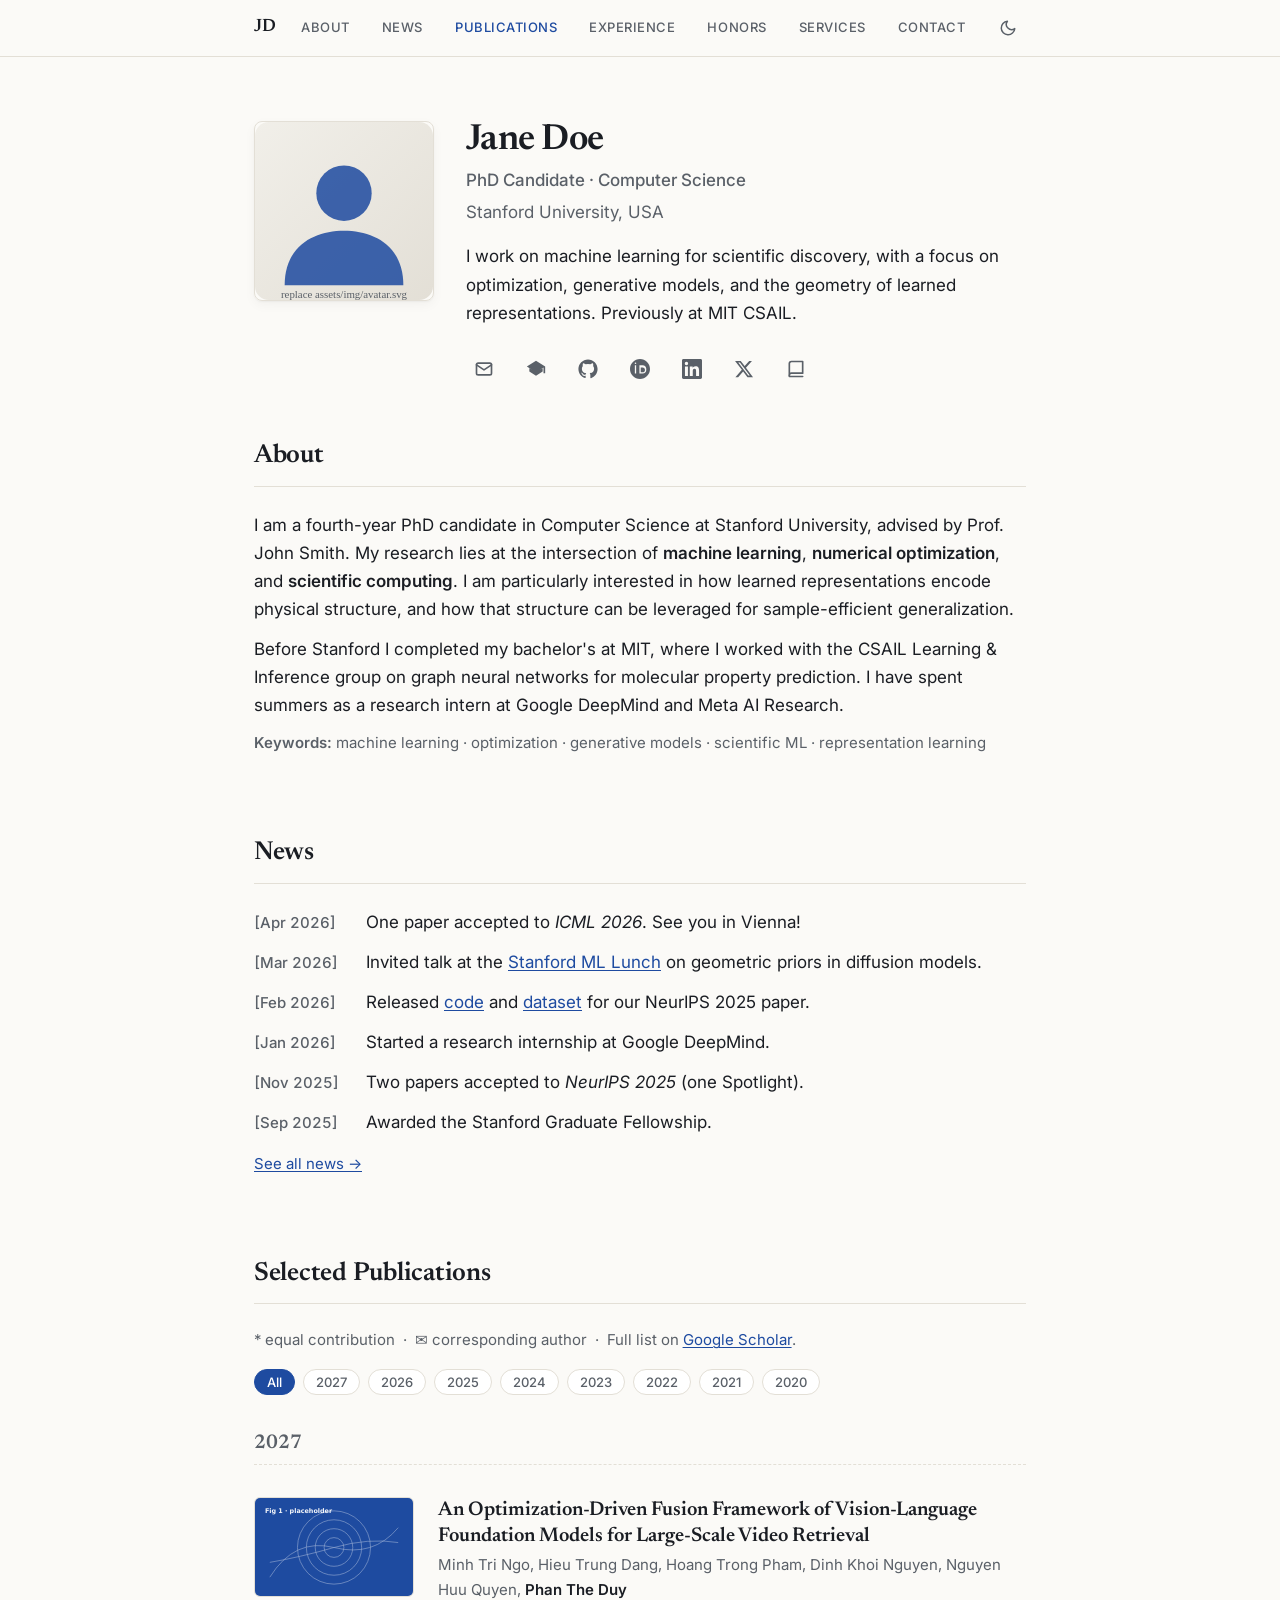
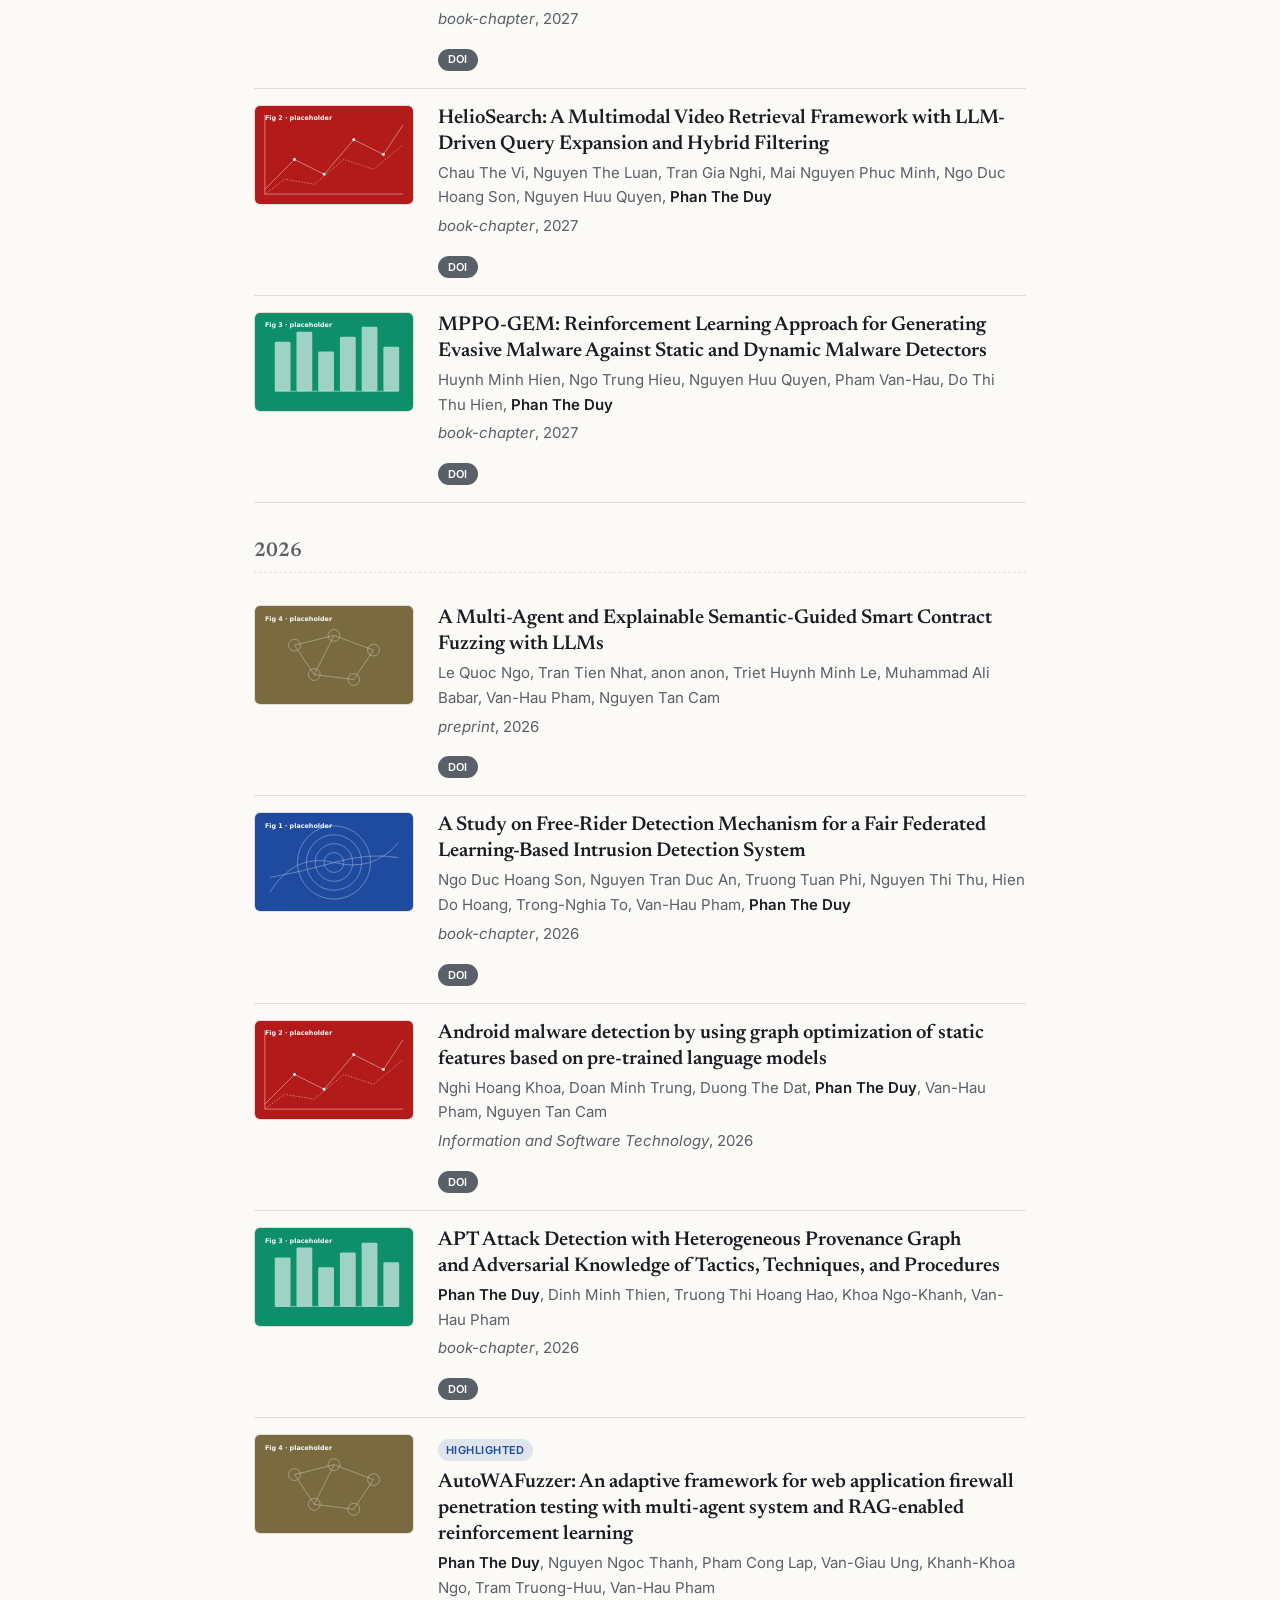
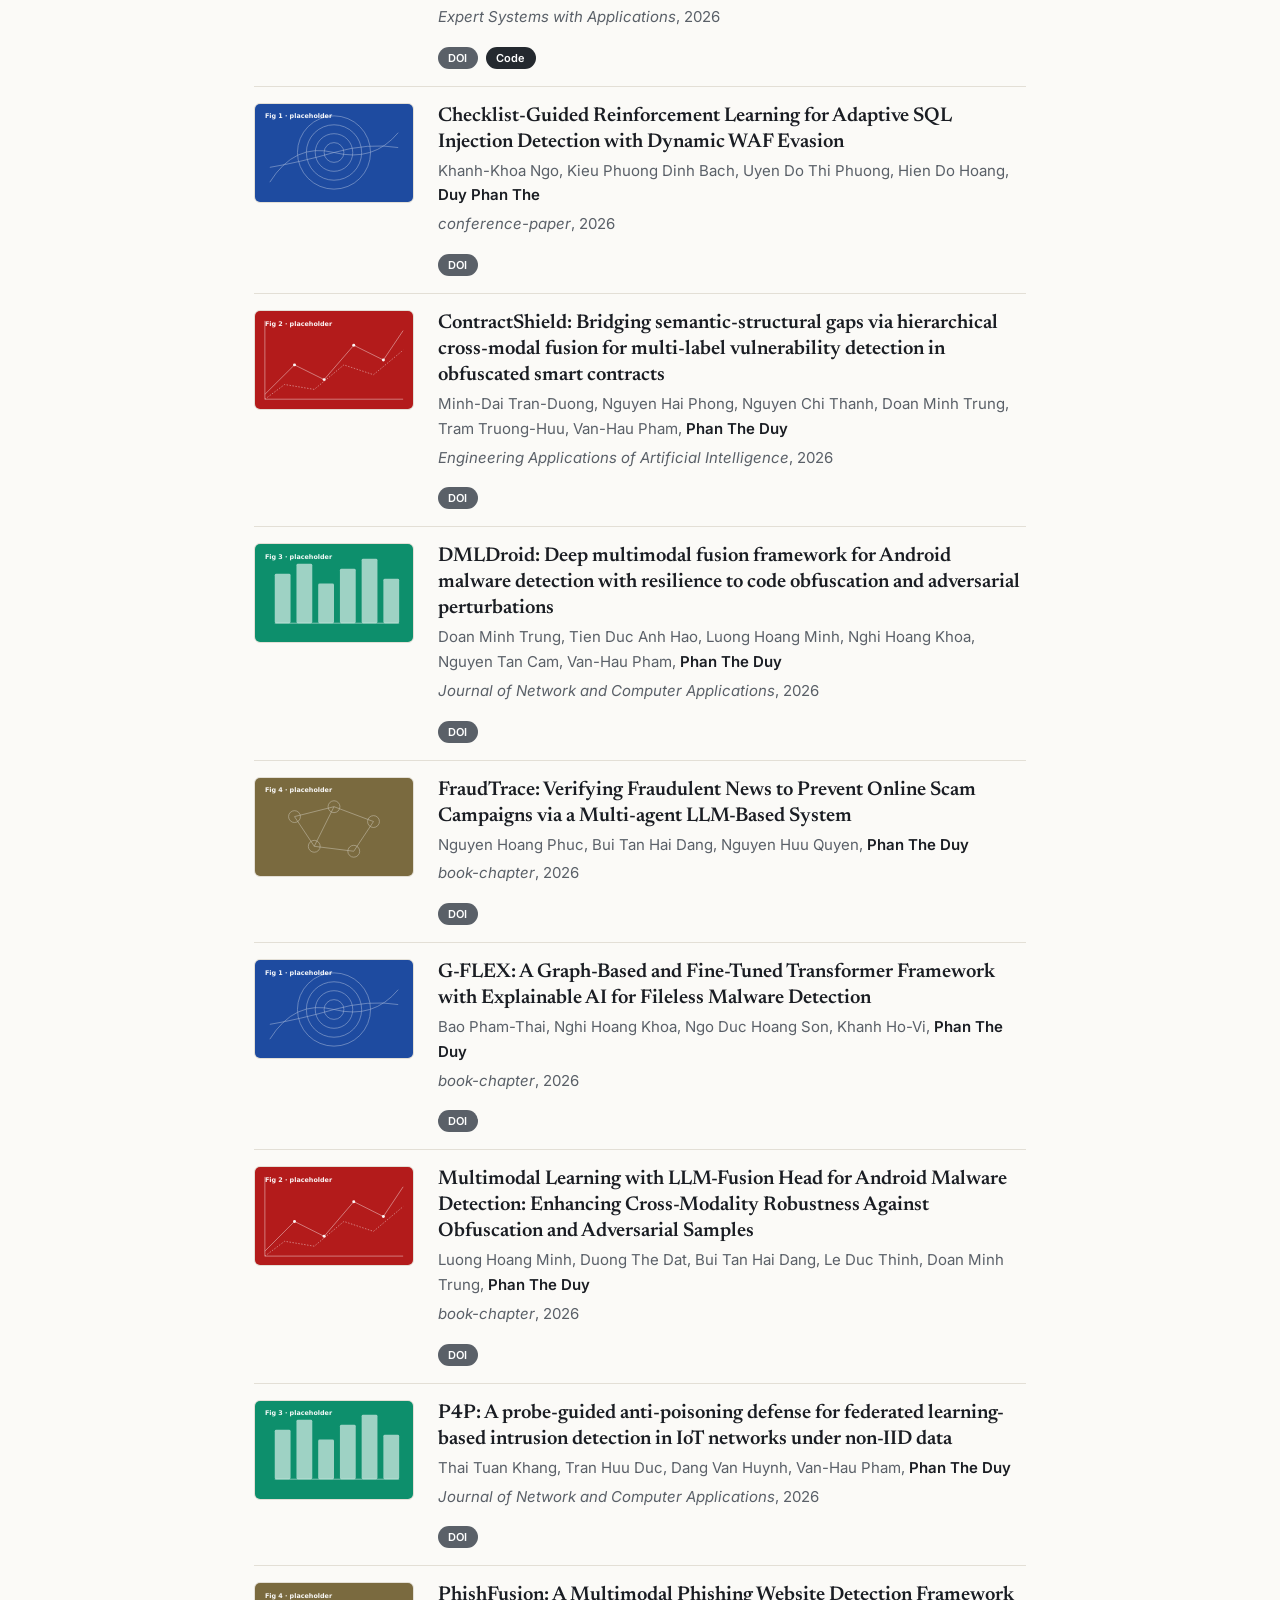
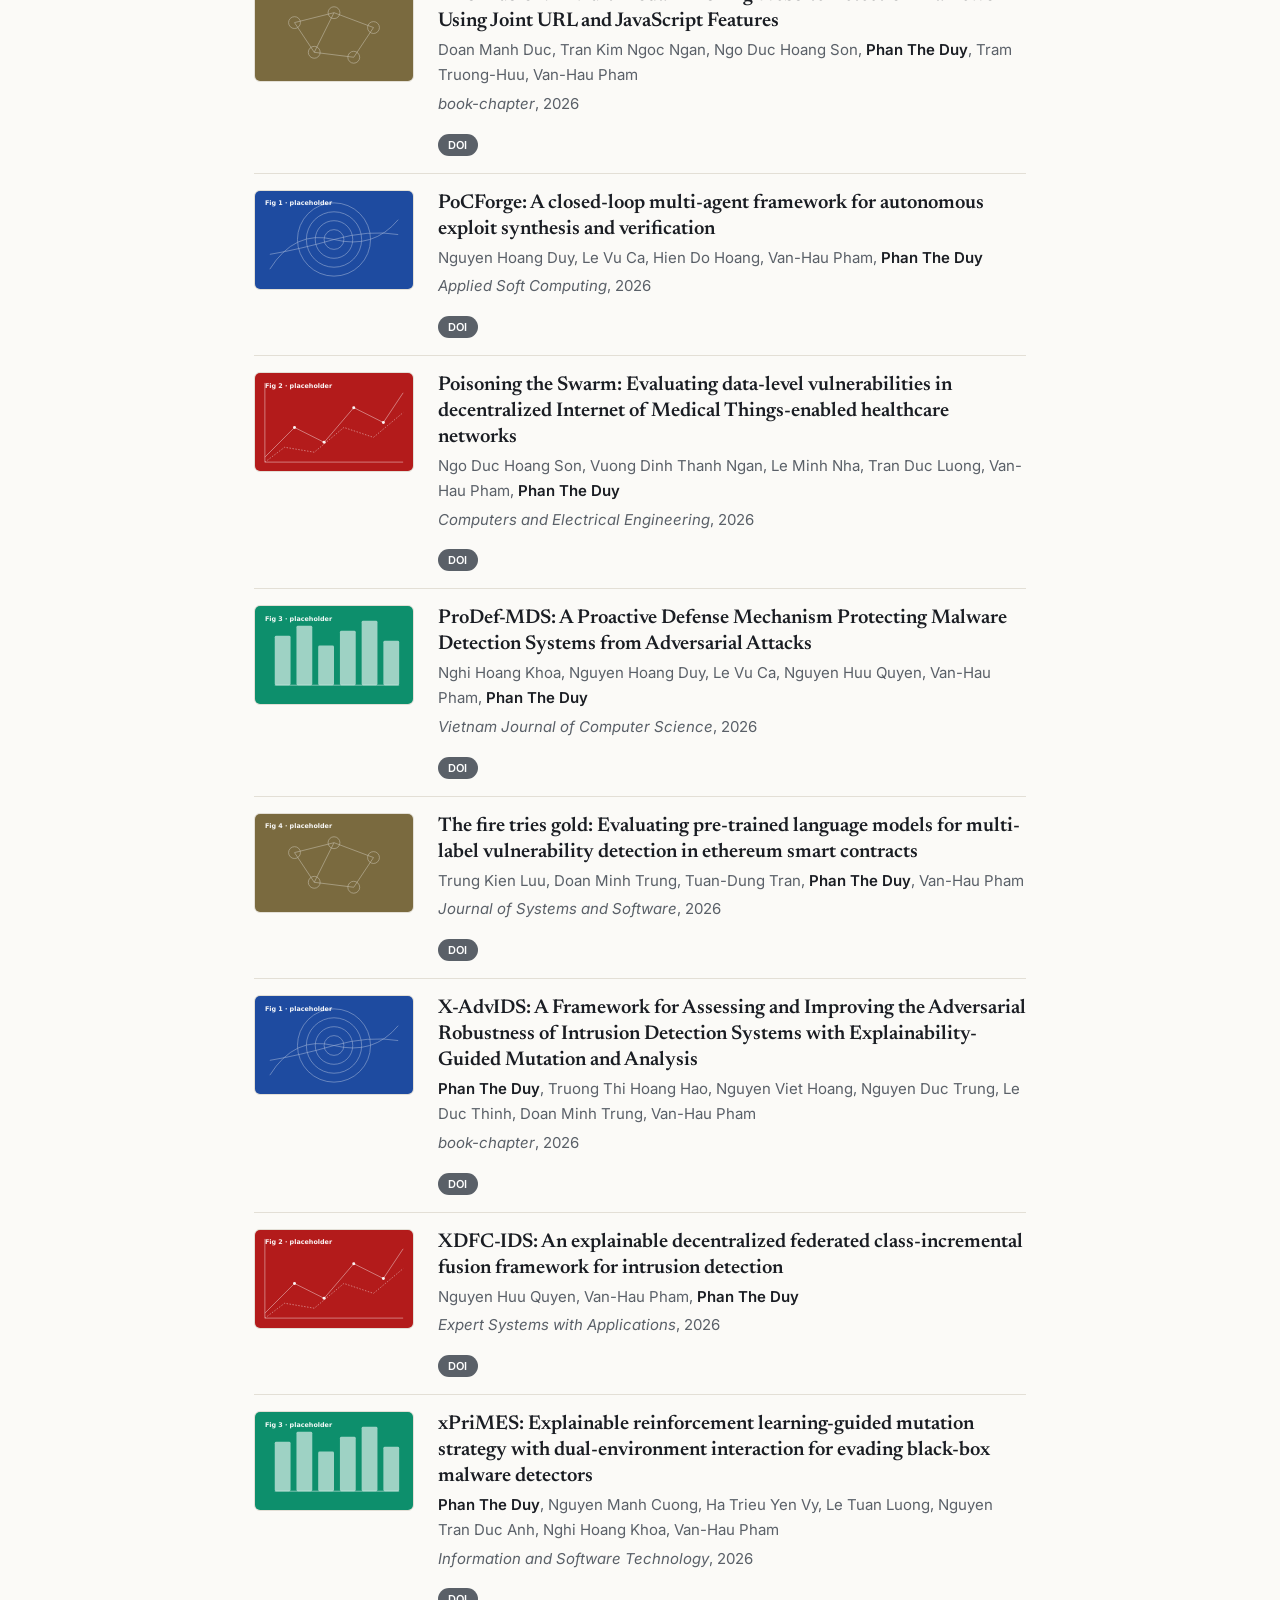
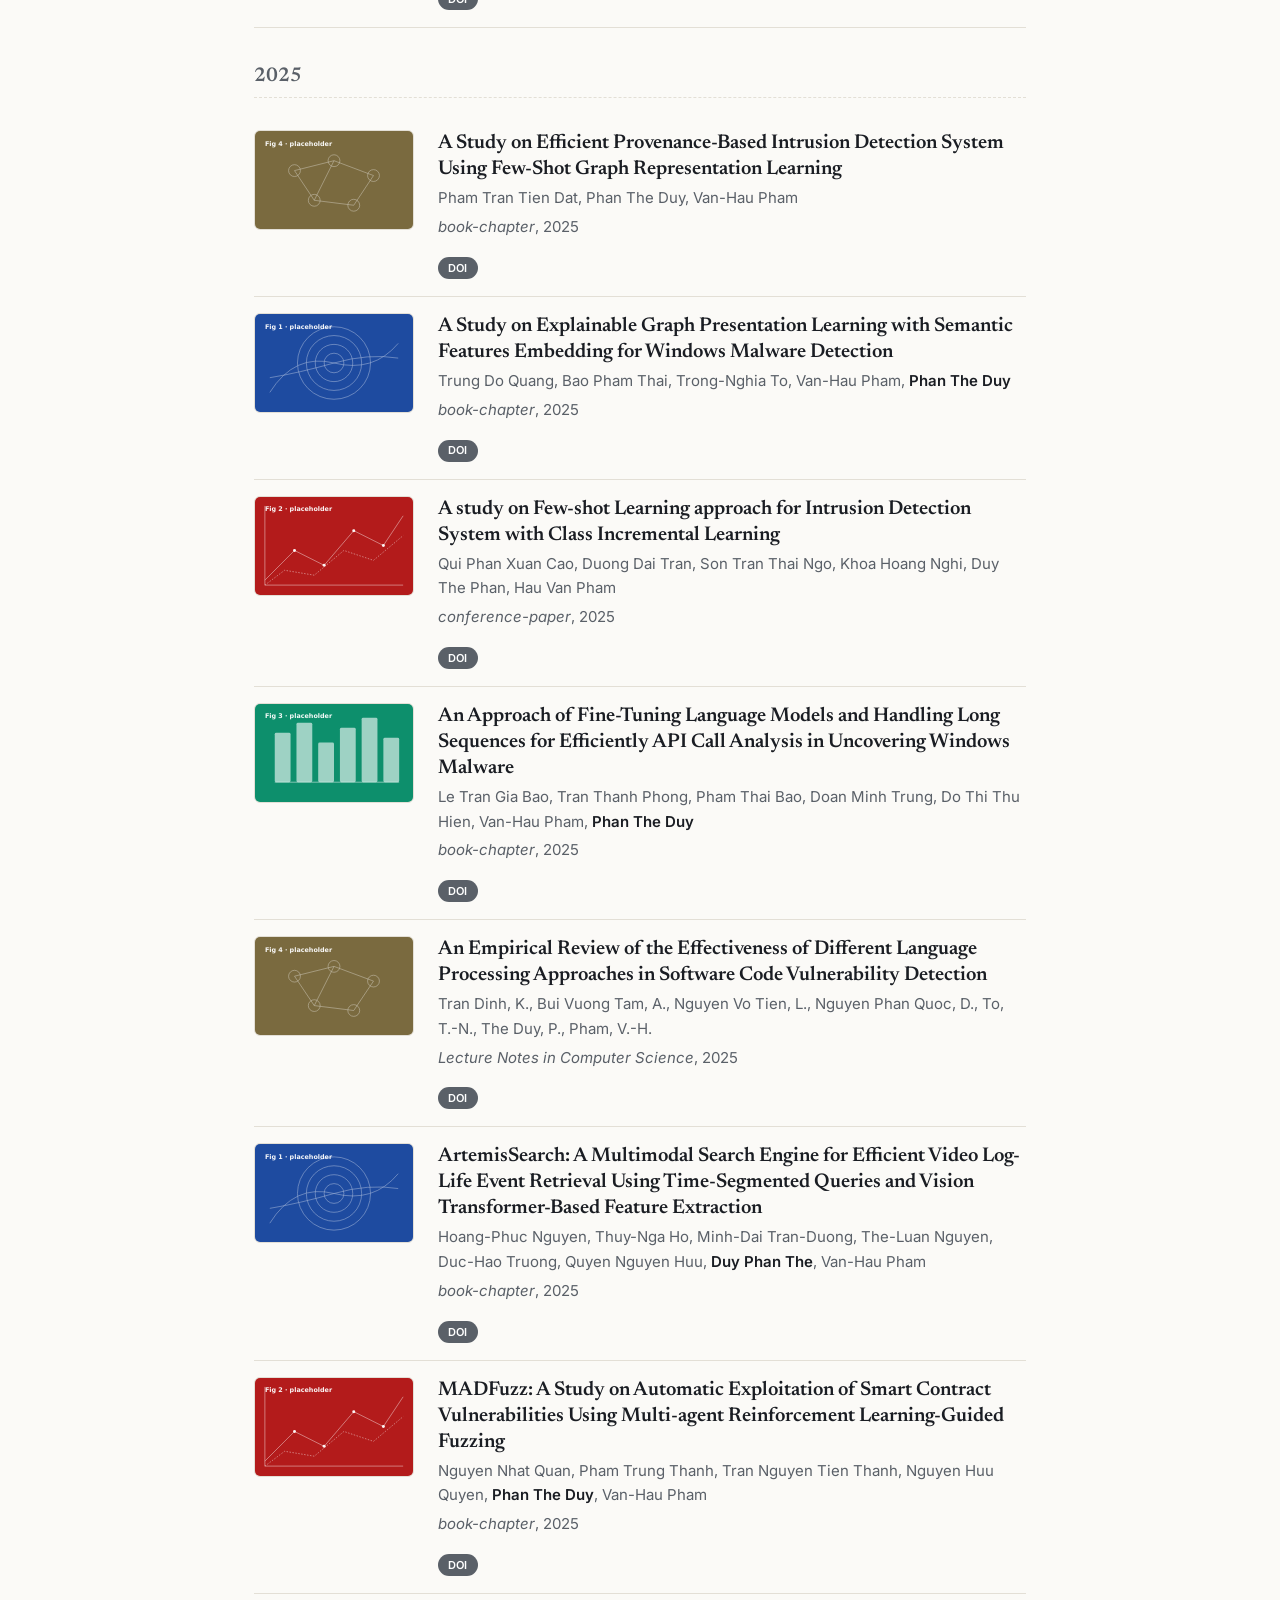
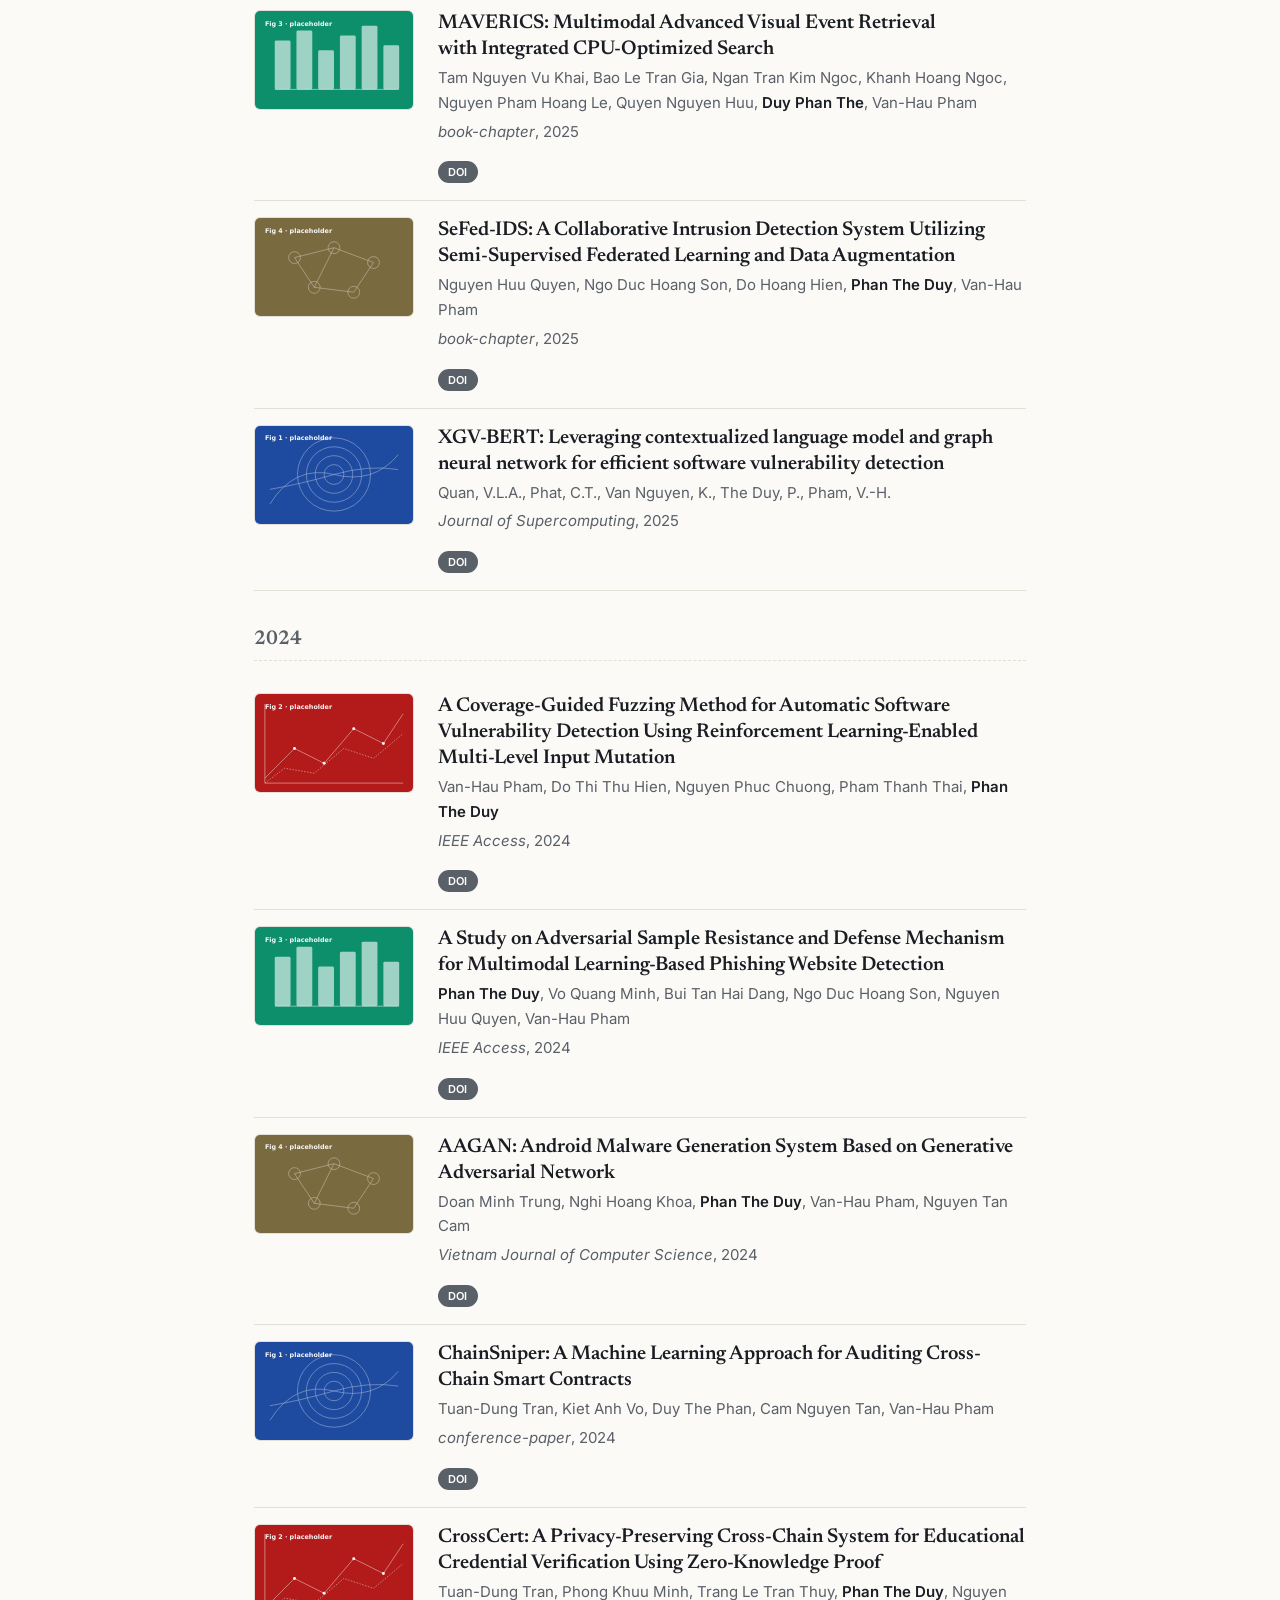
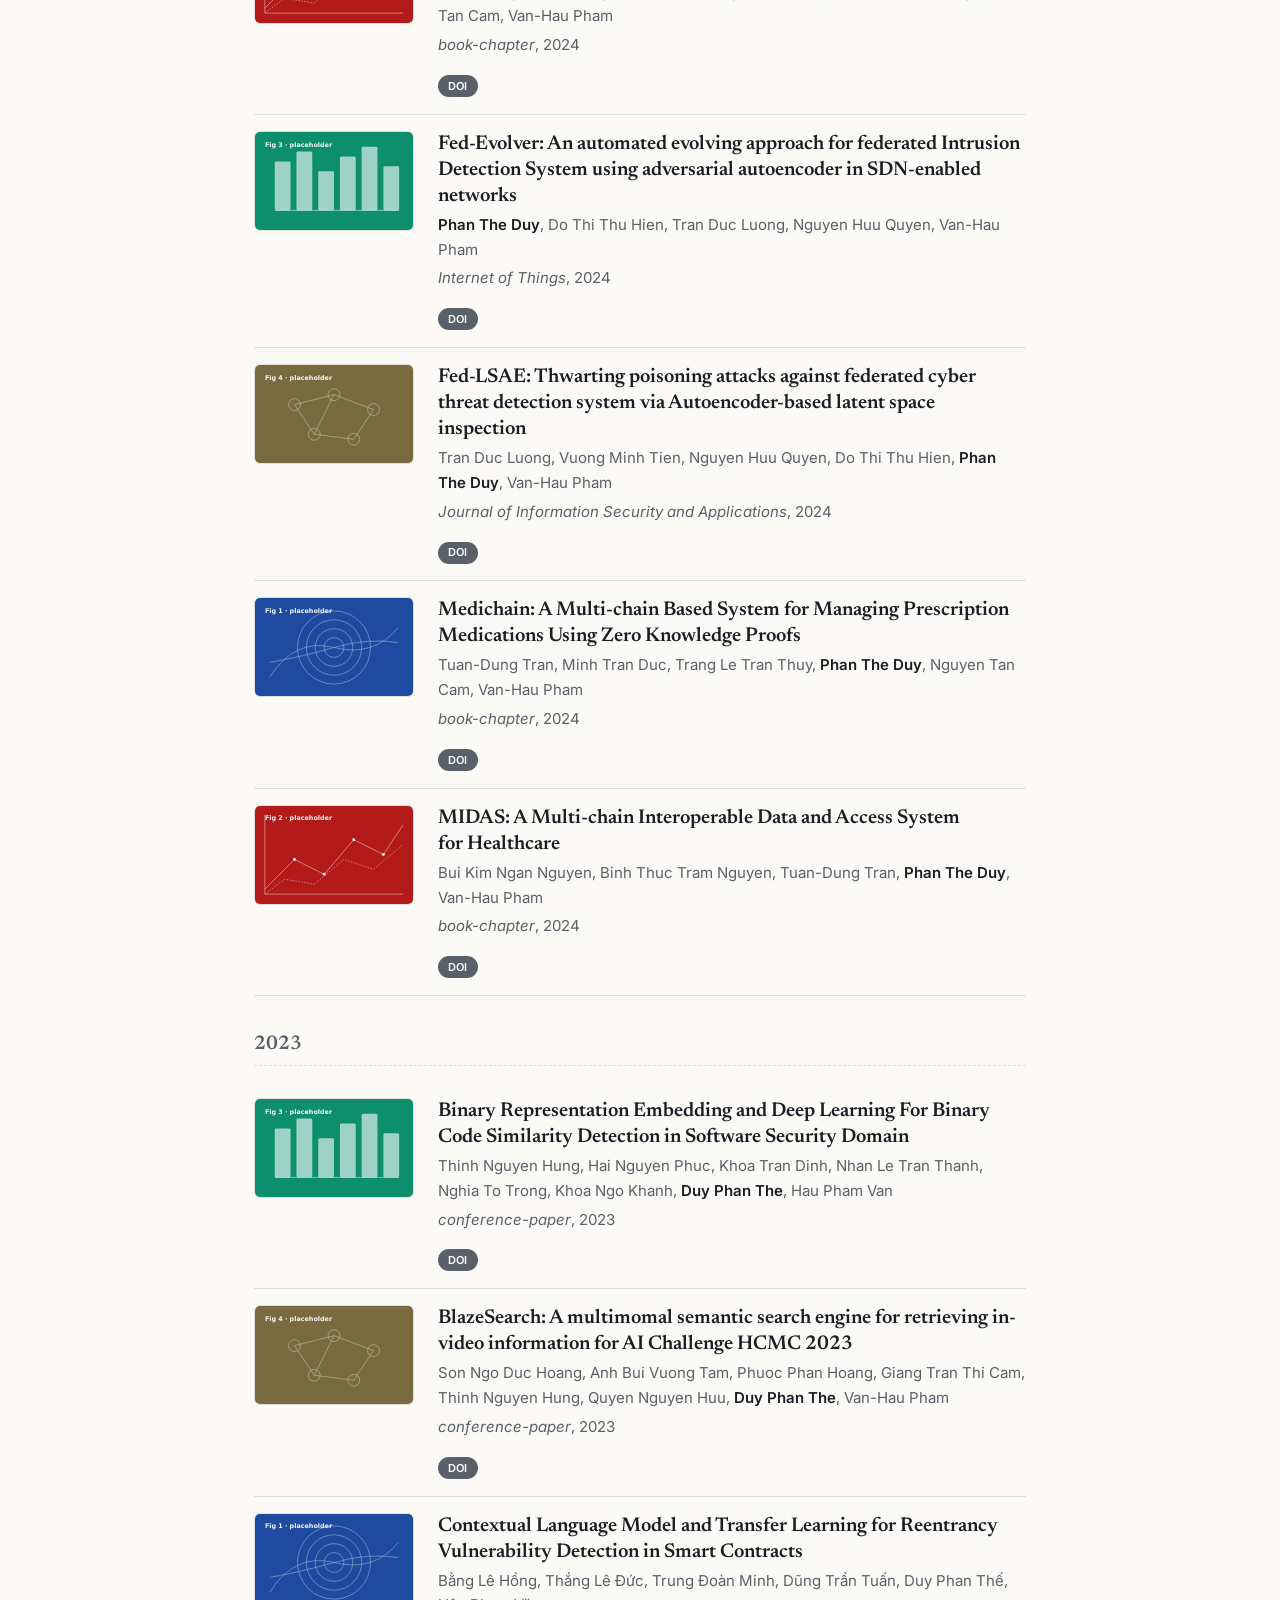
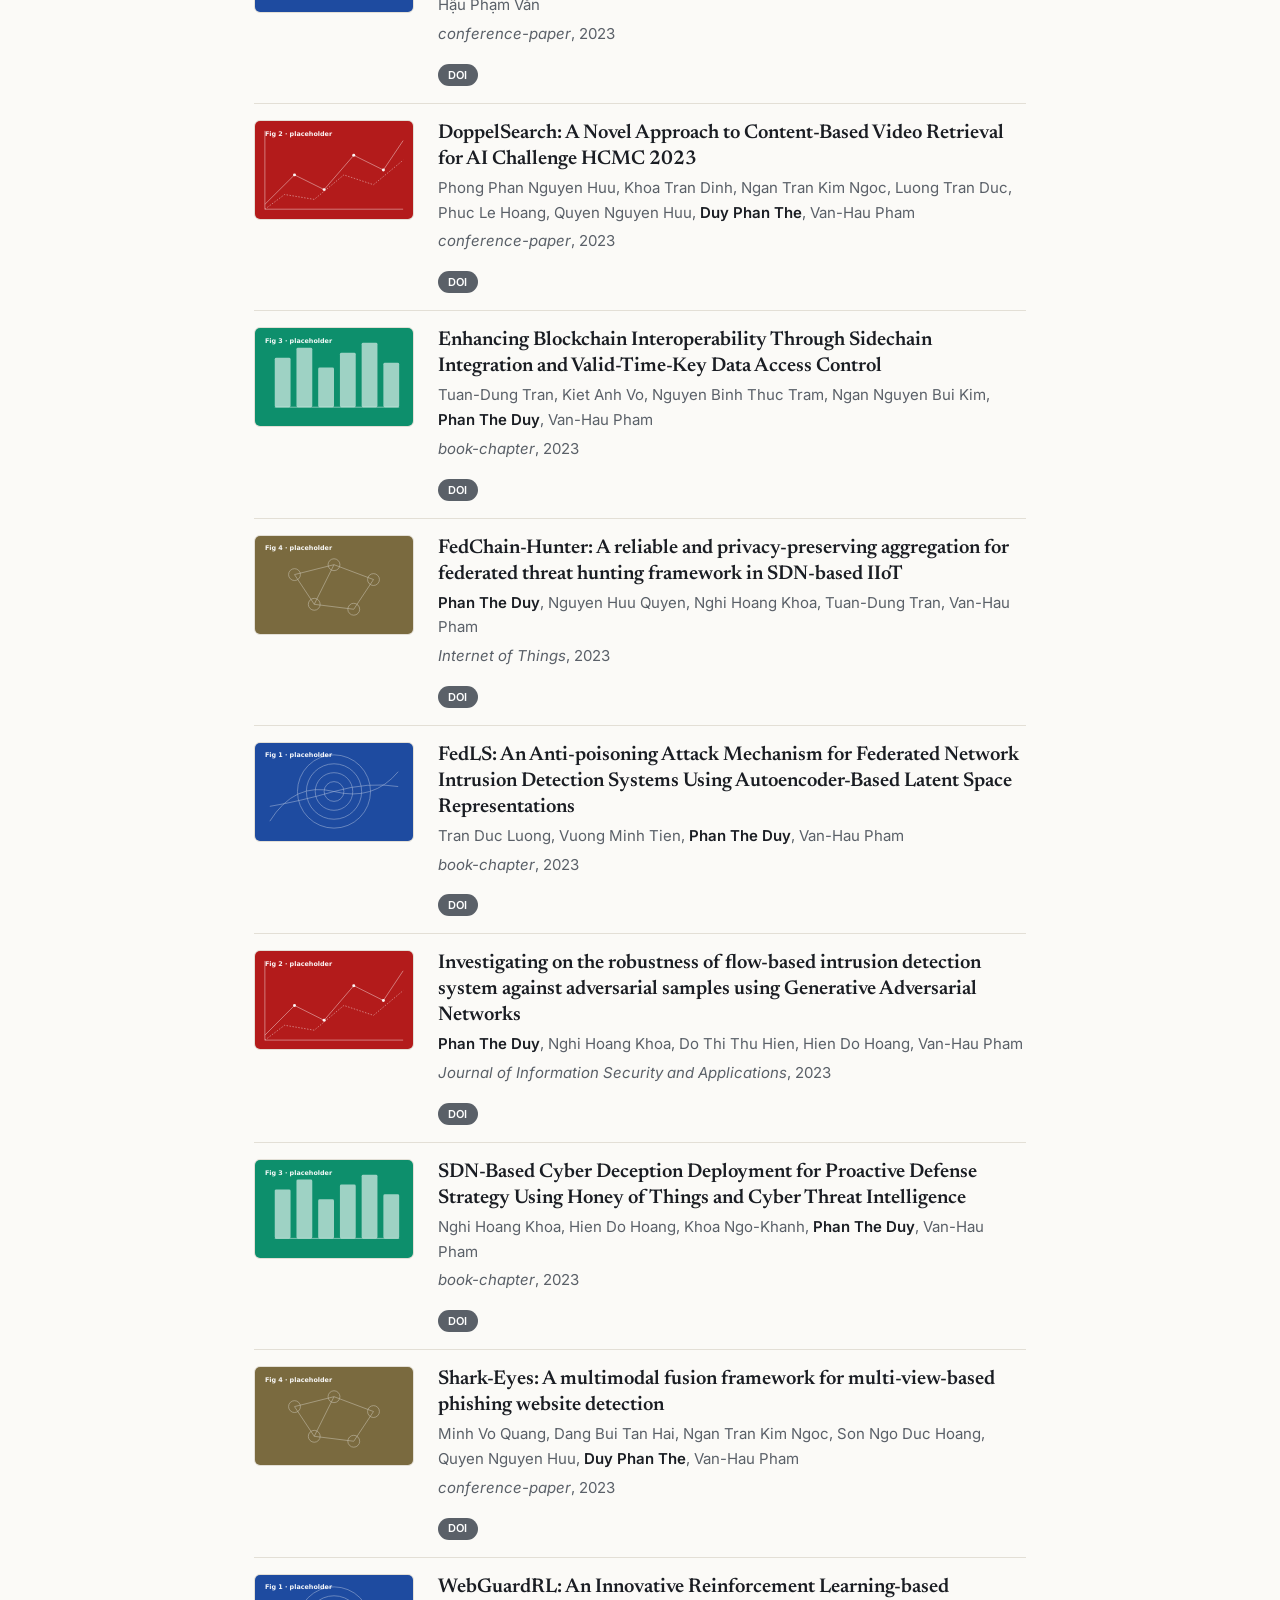
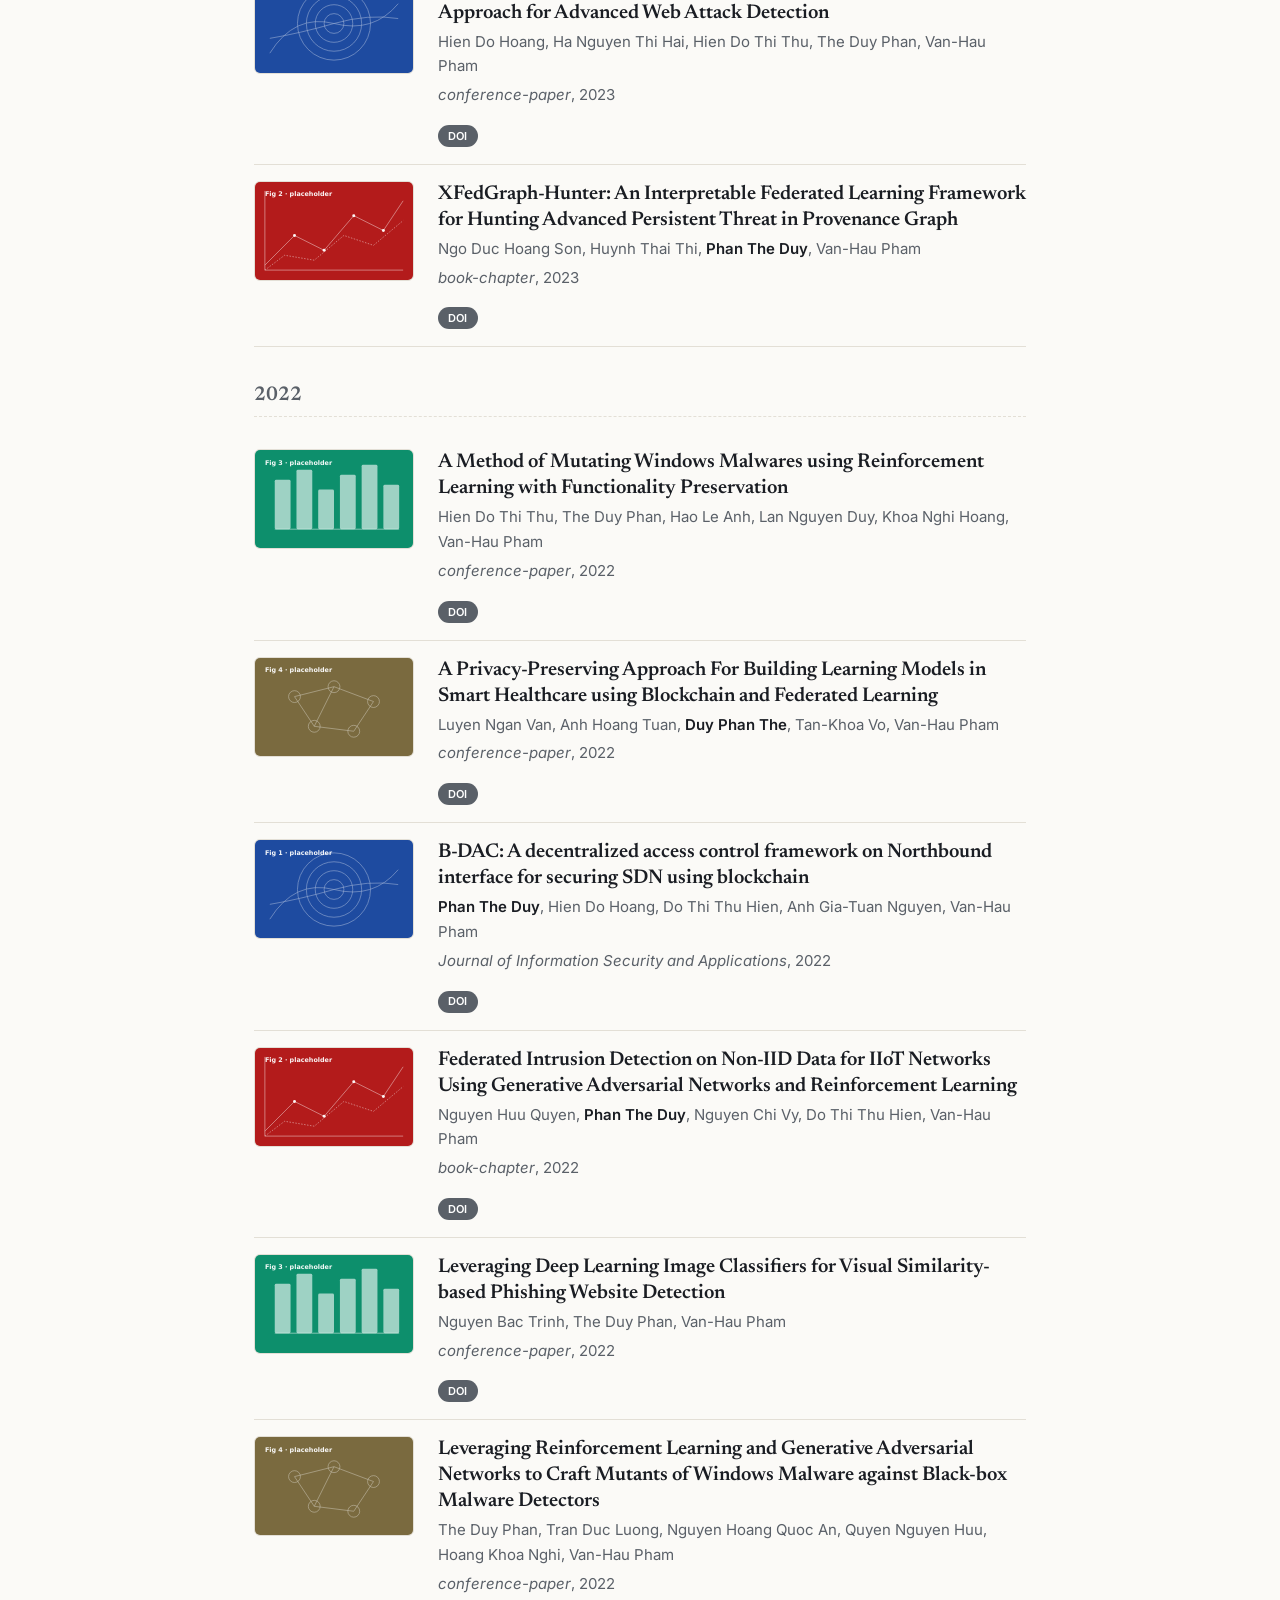
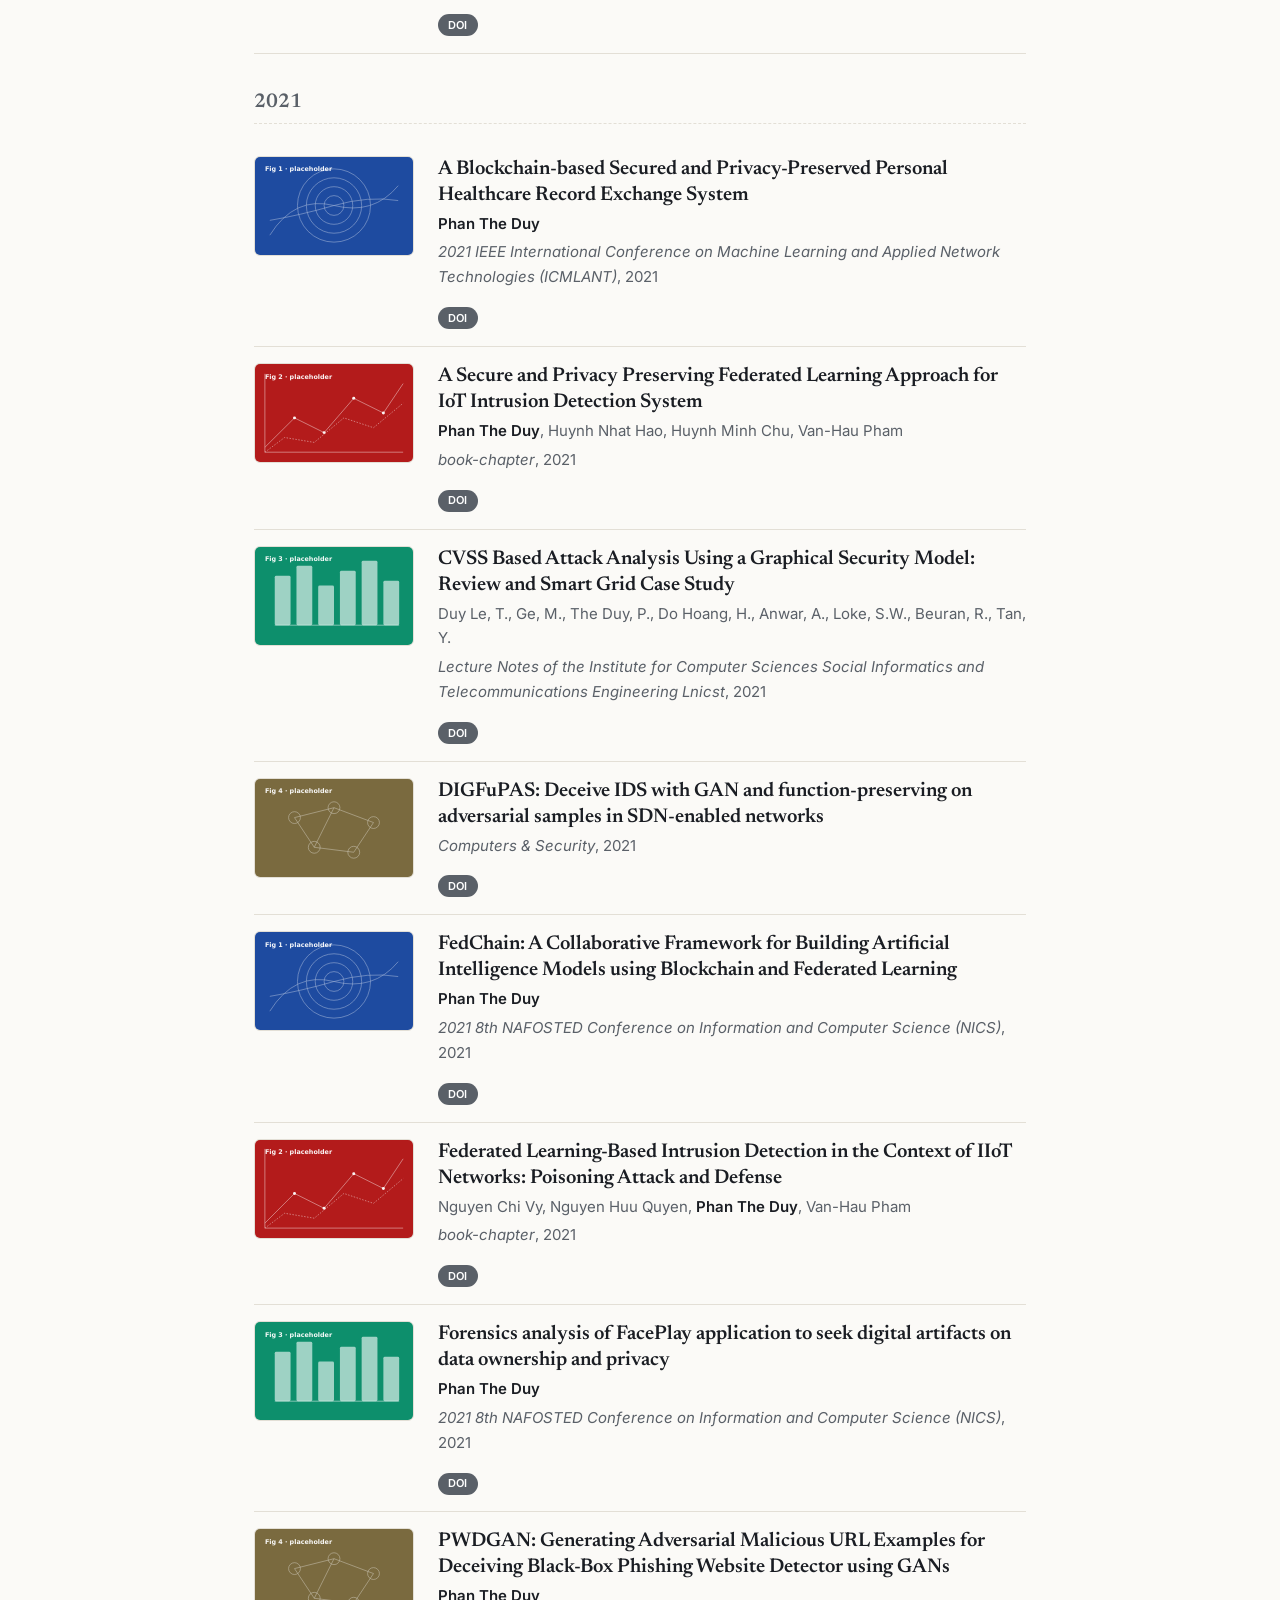
==== commit b94645bf: "chore: sync publications from ORCID [skip ci]" ====
--- a/index.html
+++ b/index.html
@@ -402,7 +402,19 @@
       </article>
 
       <article class="pub" data-year="2026">
-        <img class="pub-thumb" src="assets/img/pub-thumb-01.svg" alt="Thumbnail for: Poisoning the Swarm: Evaluating data-level vulnerabilities in decentralized Internet of Medical Things-enabled healthcare networks" loading="lazy" />
+        <img class="pub-thumb" src="assets/img/pub-thumb-01.svg" alt="Thumbnail for: PoCForge: A closed-loop multi-agent framework for autonomous exploit synthesis and verification" loading="lazy" />
+        <div class="pub-body">
+          <h4 class="pub-title">PoCForge: A closed-loop multi-agent framework for autonomous exploit synthesis and verification</h4>
+          <p class="pub-authors">Nguyen Hoang Duy, Le Vu Ca, Hien Do Hoang, Van-Hau Pham, <strong>Phan The Duy</strong></p>
+          <p class="pub-venue"><em>Applied Soft Computing</em>, 2026</p>
+          <ul class="badge-row" aria-label="Paper links">
+            <li><a class="badge badge-pdf" href="https://doi.org/10.1016/j.asoc.2026.116684" target="_blank" rel="noopener">DOI</a></li>
+          </ul>
+        </div>
+      </article>
+
+      <article class="pub" data-year="2026">
+        <img class="pub-thumb" src="assets/img/pub-thumb-02.svg" alt="Thumbnail for: Poisoning the Swarm: Evaluating data-level vulnerabilities in decentralized Internet of Medical Things-enabled healthcare networks" loading="lazy" />
         <div class="pub-body">
           <h4 class="pub-title">Poisoning the Swarm: Evaluating data-level vulnerabilities in decentralized Internet of Medical Things-enabled healthcare networks</h4>
           <p class="pub-authors">Ngo Duc Hoang Son, Vuong Dinh Thanh Ngan, Le Minh Nha, Tran Duc Luong, Van-Hau Pham, <strong>Phan The Duy</strong></p>
@@ -414,7 +426,7 @@
       </article>
 
       <article class="pub" data-year="2026">
-        <img class="pub-thumb" src="assets/img/pub-thumb-02.svg" alt="Thumbnail for: ProDef-MDS: A Proactive Defense Mechanism Protecting Malware Detection Systems from Adversarial Attacks" loading="lazy" />
+        <img class="pub-thumb" src="assets/img/pub-thumb-03.svg" alt="Thumbnail for: ProDef-MDS: A Proactive Defense Mechanism Protecting Malware Detection Systems from Adversarial Attacks" loading="lazy" />
         <div class="pub-body">
           <h4 class="pub-title">ProDef-MDS: A Proactive Defense Mechanism Protecting Malware Detection Systems from Adversarial Attacks</h4>
           <p class="pub-authors">Nghi Hoang Khoa, Nguyen Hoang Duy, Le Vu Ca, Nguyen Huu Quyen, Van-Hau Pham, <strong>Phan The Duy</strong></p>
@@ -426,7 +438,7 @@
       </article>
 
       <article class="pub" data-year="2026">
-        <img class="pub-thumb" src="assets/img/pub-thumb-03.svg" alt="Thumbnail for: The fire tries gold: Evaluating pre-trained language models for multi-label vulnerability detection in ethereum smart contracts" loading="lazy" />
+        <img class="pub-thumb" src="assets/img/pub-thumb-04.svg" alt="Thumbnail for: The fire tries gold: Evaluating pre-trained language models for multi-label vulnerability detection in ethereum smart contracts" loading="lazy" />
         <div class="pub-body">
           <h4 class="pub-title">The fire tries gold: Evaluating pre-trained language models for multi-label vulnerability detection in ethereum smart contracts</h4>
           <p class="pub-authors">Trung Kien Luu, Doan Minh Trung, Tuan-Dung Tran, <strong>Phan The Duy</strong>, Van-Hau Pham</p>
@@ -438,7 +450,7 @@
       </article>
 
       <article class="pub" data-year="2026">
-        <img class="pub-thumb" src="assets/img/pub-thumb-04.svg" alt="Thumbnail for: X-AdvIDS: A Framework for Assessing and Improving the Adversarial Robustness of Intrusion Detection Systems with Explainability-Guided Mutation and Analysis" loading="lazy" />
+        <img class="pub-thumb" src="assets/img/pub-thumb-01.svg" alt="Thumbnail for: X-AdvIDS: A Framework for Assessing and Improving the Adversarial Robustness of Intrusion Detection Systems with Explainability-Guided Mutation and Analysis" loading="lazy" />
         <div class="pub-body">
           <h4 class="pub-title">X-AdvIDS: A Framework for Assessing and Improving the Adversarial Robustness of Intrusion Detection Systems with Explainability-Guided Mutation and Analysis</h4>
           <p class="pub-authors"><strong>Phan The Duy</strong>, Truong Thi Hoang Hao, Nguyen Viet Hoang, Nguyen Duc Trung, Le Duc Thinh, Doan Minh Trung, Van-Hau Pham</p>
@@ -450,7 +462,7 @@
       </article>
 
       <article class="pub" data-year="2026">
-        <img class="pub-thumb" src="assets/img/pub-thumb-01.svg" alt="Thumbnail for: XDFC-IDS: An explainable decentralized federated class-incremental fusion framework for intrusion detection" loading="lazy" />
+        <img class="pub-thumb" src="assets/img/pub-thumb-02.svg" alt="Thumbnail for: XDFC-IDS: An explainable decentralized federated class-incremental fusion framework for intrusion detection" loading="lazy" />
         <div class="pub-body">
           <h4 class="pub-title">XDFC-IDS: An explainable decentralized federated class-incremental fusion framework for intrusion detection</h4>
           <p class="pub-authors">Nguyen Huu Quyen, Van-Hau Pham, <strong>Phan The Duy</strong></p>
@@ -462,7 +474,7 @@
       </article>
 
       <article class="pub" data-year="2026">
-        <img class="pub-thumb" src="assets/img/pub-thumb-02.svg" alt="Thumbnail for: xPriMES: Explainable reinforcement learning-guided mutation strategy with dual-environment interaction for evading black-box malware detectors" loading="lazy" />
+        <img class="pub-thumb" src="assets/img/pub-thumb-03.svg" alt="Thumbnail for: xPriMES: Explainable reinforcement learning-guided mutation strategy with dual-environment interaction for evading black-box malware detectors" loading="lazy" />
         <div class="pub-body">
           <h4 class="pub-title">xPriMES: Explainable reinforcement learning-guided mutation strategy with dual-environment interaction for evading black-box malware detectors</h4>
           <p class="pub-authors"><strong>Phan The Duy</strong>, Nguyen Manh Cuong, Ha Trieu Yen Vy, Le Tuan Luong, Nguyen Tran Duc Anh, Nghi Hoang Khoa, Van-Hau Pham</p>
@@ -476,7 +488,7 @@
       <h3 class="pub-year" data-year="2025">2025</h3>
 
       <article class="pub" data-year="2025">
-        <img class="pub-thumb" src="assets/img/pub-thumb-03.svg" alt="Thumbnail for: A Study on Efficient Provenance-Based Intrusion Detection System Using Few-Shot Graph Representation Learning" loading="lazy" />
+        <img class="pub-thumb" src="assets/img/pub-thumb-04.svg" alt="Thumbnail for: A Study on Efficient Provenance-Based Intrusion Detection System Using Few-Shot Graph Representation Learning" loading="lazy" />
         <div class="pub-body">
           <h4 class="pub-title">A Study on Efficient Provenance-Based Intrusion Detection System Using Few-Shot Graph Representation Learning</h4>
           <p class="pub-authors">Pham Tran Tien Dat, Phan The Duy, Van-Hau Pham</p>
@@ -488,7 +500,7 @@
       </article>
 
       <article class="pub" data-year="2025">
-        <img class="pub-thumb" src="assets/img/pub-thumb-04.svg" alt="Thumbnail for: A Study on Explainable Graph Presentation Learning with Semantic Features Embedding for Windows Malware Detection" loading="lazy" />
+        <img class="pub-thumb" src="assets/img/pub-thumb-01.svg" alt="Thumbnail for: A Study on Explainable Graph Presentation Learning with Semantic Features Embedding for Windows Malware Detection" loading="lazy" />
         <div class="pub-body">
           <h4 class="pub-title">A Study on Explainable Graph Presentation Learning with Semantic Features Embedding for Windows Malware Detection</h4>
           <p class="pub-authors">Trung Do Quang, Bao Pham Thai, Trong-Nghia To, Van-Hau Pham, <strong>Phan The Duy</strong></p>
@@ -500,7 +512,7 @@
       </article>
 
       <article class="pub" data-year="2025">
-        <img class="pub-thumb" src="assets/img/pub-thumb-01.svg" alt="Thumbnail for: A study on Few-shot Learning approach for Intrusion Detection System with Class Incremental Learning" loading="lazy" />
+        <img class="pub-thumb" src="assets/img/pub-thumb-02.svg" alt="Thumbnail for: A study on Few-shot Learning approach for Intrusion Detection System with Class Incremental Learning" loading="lazy" />
         <div class="pub-body">
           <h4 class="pub-title">A study on Few-shot Learning approach for Intrusion Detection System with Class Incremental Learning</h4>
           <p class="pub-authors">Qui Phan Xuan Cao, Duong Dai Tran, Son Tran Thai Ngo, Khoa Hoang Nghi, Duy The Phan, Hau Van Pham</p>
@@ -512,7 +524,7 @@
       </article>
 
       <article class="pub" data-year="2025">
-        <img class="pub-thumb" src="assets/img/pub-thumb-02.svg" alt="Thumbnail for: An Approach of Fine-Tuning Language Models and Handling Long Sequences for Efficiently API Call Analysis in Uncovering Windows Malware" loading="lazy" />
+        <img class="pub-thumb" src="assets/img/pub-thumb-03.svg" alt="Thumbnail for: An Approach of Fine-Tuning Language Models and Handling Long Sequences for Efficiently API Call Analysis in Uncovering Windows Malware" loading="lazy" />
         <div class="pub-body">
           <h4 class="pub-title">An Approach of Fine-Tuning Language Models and Handling Long Sequences for Efficiently API Call Analysis in Uncovering Windows Malware</h4>
           <p class="pub-authors">Le Tran Gia Bao, Tran Thanh Phong, Pham Thai Bao, Doan Minh Trung, Do Thi Thu Hien, Van-Hau Pham, <strong>Phan The Duy</strong></p>
@@ -524,7 +536,7 @@
       </article>
 
       <article class="pub" data-year="2025">
-        <img class="pub-thumb" src="assets/img/pub-thumb-03.svg" alt="Thumbnail for: An Empirical Review of the Effectiveness of Different Language Processing Approaches in Software Code Vulnerability Detection" loading="lazy" />
+        <img class="pub-thumb" src="assets/img/pub-thumb-04.svg" alt="Thumbnail for: An Empirical Review of the Effectiveness of Different Language Processing Approaches in Software Code Vulnerability Detection" loading="lazy" />
         <div class="pub-body">
           <h4 class="pub-title">An Empirical Review of the Effectiveness of Different Language Processing Approaches in Software Code Vulnerability Detection</h4>
           <p class="pub-authors">Tran Dinh, K., Bui Vuong Tam, A., Nguyen Vo Tien, L., Nguyen Phan Quoc, D., To, T.-N., The Duy, P., Pham, V.-H.</p>
@@ -536,7 +548,7 @@
       </article>
 
       <article class="pub" data-year="2025">
-        <img class="pub-thumb" src="assets/img/pub-thumb-04.svg" alt="Thumbnail for: ArtemisSearch: A Multimodal Search Engine for Efficient Video Log-Life Event Retrieval Using Time-Segmented Queries and Vision Transformer-Based Feature Extraction" loading="lazy" />
+        <img class="pub-thumb" src="assets/img/pub-thumb-01.svg" alt="Thumbnail for: ArtemisSearch: A Multimodal Search Engine for Efficient Video Log-Life Event Retrieval Using Time-Segmented Queries and Vision Transformer-Based Feature Extraction" loading="lazy" />
         <div class="pub-body">
           <h4 class="pub-title">ArtemisSearch: A Multimodal Search Engine for Efficient Video Log-Life Event Retrieval Using Time-Segmented Queries and Vision Transformer-Based Feature Extraction</h4>
           <p class="pub-authors">Hoang-Phuc Nguyen, Thuy-Nga Ho, Minh-Dai Tran-Duong, The-Luan Nguyen, Duc-Hao Truong, Quyen Nguyen Huu, <strong>Duy Phan The</strong>, Van-Hau Pham</p>
@@ -548,7 +560,7 @@
       </article>
 
       <article class="pub" data-year="2025">
-        <img class="pub-thumb" src="assets/img/pub-thumb-01.svg" alt="Thumbnail for: MADFuzz: A Study on Automatic Exploitation of Smart Contract Vulnerabilities Using Multi-agent Reinforcement Learning-Guided Fuzzing" loading="lazy" />
+        <img class="pub-thumb" src="assets/img/pub-thumb-02.svg" alt="Thumbnail for: MADFuzz: A Study on Automatic Exploitation of Smart Contract Vulnerabilities Using Multi-agent Reinforcement Learning-Guided Fuzzing" loading="lazy" />
         <div class="pub-body">
           <h4 class="pub-title">MADFuzz: A Study on Automatic Exploitation of Smart Contract Vulnerabilities Using Multi-agent Reinforcement Learning-Guided Fuzzing</h4>
           <p class="pub-authors">Nguyen Nhat Quan, Pham Trung Thanh, Tran Nguyen Tien Thanh, Nguyen Huu Quyen, <strong>Phan The Duy</strong>, Van-Hau Pham</p>
@@ -560,7 +572,7 @@
       </article>
 
       <article class="pub" data-year="2025">
-        <img class="pub-thumb" src="assets/img/pub-thumb-02.svg" alt="Thumbnail for: MAVERICS: Multimodal Advanced Visual Event Retrieval with Integrated CPU-Optimized Search" loading="lazy" />
+        <img class="pub-thumb" src="assets/img/pub-thumb-03.svg" alt="Thumbnail for: MAVERICS: Multimodal Advanced Visual Event Retrieval with Integrated CPU-Optimized Search" loading="lazy" />
         <div class="pub-body">
           <h4 class="pub-title">MAVERICS: Multimodal Advanced Visual Event Retrieval with Integrated CPU-Optimized Search</h4>
           <p class="pub-authors">Tam Nguyen Vu Khai, Bao Le Tran Gia, Ngan Tran Kim Ngoc, Khanh Hoang Ngoc, Nguyen Pham Hoang Le, Quyen Nguyen Huu, <strong>Duy Phan The</strong>, Van-Hau Pham</p>
@@ -572,7 +584,7 @@
       </article>
 
       <article class="pub" data-year="2025">
-        <img class="pub-thumb" src="assets/img/pub-thumb-03.svg" alt="Thumbnail for: SeFed-IDS: A Collaborative Intrusion Detection System Utilizing Semi-Supervised Federated Learning and Data Augmentation" loading="lazy" />
+        <img class="pub-thumb" src="assets/img/pub-thumb-04.svg" alt="Thumbnail for: SeFed-IDS: A Collaborative Intrusion Detection System Utilizing Semi-Supervised Federated Learning and Data Augmentation" loading="lazy" />
         <div class="pub-body">
           <h4 class="pub-title">SeFed-IDS: A Collaborative Intrusion Detection System Utilizing Semi-Supervised Federated Learning and Data Augmentation</h4>
           <p class="pub-authors">Nguyen Huu Quyen, Ngo Duc Hoang Son, Do Hoang Hien, <strong>Phan The Duy</strong>, Van-Hau Pham</p>
@@ -584,7 +596,7 @@
       </article>
 
       <article class="pub" data-year="2025">
-        <img class="pub-thumb" src="assets/img/pub-thumb-04.svg" alt="Thumbnail for: XGV-BERT: Leveraging contextualized language model and graph neural network for efficient software vulnerability detection" loading="lazy" />
+        <img class="pub-thumb" src="assets/img/pub-thumb-01.svg" alt="Thumbnail for: XGV-BERT: Leveraging contextualized language model and graph neural network for efficient software vulnerability detection" loading="lazy" />
         <div class="pub-body">
           <h4 class="pub-title">XGV-BERT: Leveraging contextualized language model and graph neural network for efficient software vulnerability detection</h4>
           <p class="pub-authors">Quan, V.L.A., Phat, C.T., Van Nguyen, K., The Duy, P., Pham, V.-H.</p>
@@ -598,7 +610,7 @@
       <h3 class="pub-year" data-year="2024">2024</h3>
 
       <article class="pub" data-year="2024">
-        <img class="pub-thumb" src="assets/img/pub-thumb-01.svg" alt="Thumbnail for: A Coverage-Guided Fuzzing Method for Automatic Software Vulnerability Detection Using Reinforcement Learning-Enabled Multi-Level Input Mutation" loading="lazy" />
+        <img class="pub-thumb" src="assets/img/pub-thumb-02.svg" alt="Thumbnail for: A Coverage-Guided Fuzzing Method for Automatic Software Vulnerability Detection Using Reinforcement Learning-Enabled Multi-Level Input Mutation" loading="lazy" />
         <div class="pub-body">
           <h4 class="pub-title">A Coverage-Guided Fuzzing Method for Automatic Software Vulnerability Detection Using Reinforcement Learning-Enabled Multi-Level Input Mutation</h4>
           <p class="pub-authors">Van-Hau Pham, Do Thi Thu Hien, Nguyen Phuc Chuong, Pham Thanh Thai, <strong>Phan The Duy</strong></p>
@@ -610,7 +622,7 @@
       </article>
 
       <article class="pub" data-year="2024">
-        <img class="pub-thumb" src="assets/img/pub-thumb-02.svg" alt="Thumbnail for: A Study on Adversarial Sample Resistance and Defense Mechanism for Multimodal Learning-Based Phishing Website Detection" loading="lazy" />
+        <img class="pub-thumb" src="assets/img/pub-thumb-03.svg" alt="Thumbnail for: A Study on Adversarial Sample Resistance and Defense Mechanism for Multimodal Learning-Based Phishing Website Detection" loading="lazy" />
         <div class="pub-body">
           <h4 class="pub-title">A Study on Adversarial Sample Resistance and Defense Mechanism for Multimodal Learning-Based Phishing Website Detection</h4>
           <p class="pub-authors"><strong>Phan The Duy</strong>, Vo Quang Minh, Bui Tan Hai Dang, Ngo Duc Hoang Son, Nguyen Huu Quyen, Van-Hau Pham</p>
@@ -622,7 +634,7 @@
       </article>
 
       <article class="pub" data-year="2024">
-        <img class="pub-thumb" src="assets/img/pub-thumb-03.svg" alt="Thumbnail for: AAGAN: Android Malware Generation System Based on Generative Adversarial Network" loading="lazy" />
+        <img class="pub-thumb" src="assets/img/pub-thumb-04.svg" alt="Thumbnail for: AAGAN: Android Malware Generation System Based on Generative Adversarial Network" loading="lazy" />
         <div class="pub-body">
           <h4 class="pub-title">AAGAN: Android Malware Generation System Based on Generative Adversarial Network</h4>
           <p class="pub-authors">Doan Minh Trung, Nghi Hoang Khoa, <strong>Phan The Duy</strong>, Van-Hau Pham, Nguyen Tan Cam</p>
@@ -634,7 +646,7 @@
       </article>
 
       <article class="pub" data-year="2024">
-        <img class="pub-thumb" src="assets/img/pub-thumb-04.svg" alt="Thumbnail for: ChainSniper: A Machine Learning Approach for Auditing Cross-Chain Smart Contracts" loading="lazy" />
+        <img class="pub-thumb" src="assets/img/pub-thumb-01.svg" alt="Thumbnail for: ChainSniper: A Machine Learning Approach for Auditing Cross-Chain Smart Contracts" loading="lazy" />
         <div class="pub-body">
           <h4 class="pub-title">ChainSniper: A Machine Learning Approach for Auditing Cross-Chain Smart Contracts</h4>
           <p class="pub-authors">Tuan-Dung Tran, Kiet Anh Vo, Duy The Phan, Cam Nguyen Tan, Van-Hau Pham</p>
@@ -646,7 +658,7 @@
       </article>
 
       <article class="pub" data-year="2024">
-        <img class="pub-thumb" src="assets/img/pub-thumb-01.svg" alt="Thumbnail for: CrossCert: A Privacy-Preserving Cross-Chain System for Educational Credential Verification Using Zero-Knowledge Proof" loading="lazy" />
+        <img class="pub-thumb" src="assets/img/pub-thumb-02.svg" alt="Thumbnail for: CrossCert: A Privacy-Preserving Cross-Chain System for Educational Credential Verification Using Zero-Knowledge Proof" loading="lazy" />
         <div class="pub-body">
           <h4 class="pub-title">CrossCert: A Privacy-Preserving Cross-Chain System for Educational Credential Verification Using Zero-Knowledge Proof</h4>
           <p class="pub-authors">Tuan-Dung Tran, Phong Khuu Minh, Trang Le Tran Thuy, <strong>Phan The Duy</strong>, Nguyen Tan Cam, Van-Hau Pham</p>
@@ -658,7 +670,7 @@
       </article>
 
       <article class="pub" data-year="2024">
-        <img class="pub-thumb" src="assets/img/pub-thumb-02.svg" alt="Thumbnail for: Fed-Evolver: An automated evolving approach for federated Intrusion Detection System using adversarial autoencoder in SDN-enabled networks" loading="lazy" />
+        <img class="pub-thumb" src="assets/img/pub-thumb-03.svg" alt="Thumbnail for: Fed-Evolver: An automated evolving approach for federated Intrusion Detection System using adversarial autoencoder in SDN-enabled networks" loading="lazy" />
         <div class="pub-body">
           <h4 class="pub-title">Fed-Evolver: An automated evolving approach for federated Intrusion Detection System using adversarial autoencoder in SDN-enabled networks</h4>
           <p class="pub-authors"><strong>Phan The Duy</strong>, Do Thi Thu Hien, Tran Duc Luong, Nguyen Huu Quyen, Van-Hau Pham</p>
@@ -670,7 +682,7 @@
       </article>
 
       <article class="pub" data-year="2024">
-        <img class="pub-thumb" src="assets/img/pub-thumb-03.svg" alt="Thumbnail for: Fed-LSAE: Thwarting poisoning attacks against federated cyber threat detection system via Autoencoder-based latent space inspection" loading="lazy" />
+        <img class="pub-thumb" src="assets/img/pub-thumb-04.svg" alt="Thumbnail for: Fed-LSAE: Thwarting poisoning attacks against federated cyber threat detection system via Autoencoder-based latent space inspection" loading="lazy" />
         <div class="pub-body">
           <h4 class="pub-title">Fed-LSAE: Thwarting poisoning attacks against federated cyber threat detection system via Autoencoder-based latent space inspection</h4>
           <p class="pub-authors">Tran Duc Luong, Vuong Minh Tien, Nguyen Huu Quyen, Do Thi Thu Hien, <strong>Phan The Duy</strong>, Van-Hau Pham</p>
@@ -682,7 +694,7 @@
       </article>
 
       <article class="pub" data-year="2024">
-        <img class="pub-thumb" src="assets/img/pub-thumb-04.svg" alt="Thumbnail for: Medichain: A Multi-chain Based System for Managing Prescription Medications Using Zero Knowledge Proofs" loading="lazy" />
+        <img class="pub-thumb" src="assets/img/pub-thumb-01.svg" alt="Thumbnail for: Medichain: A Multi-chain Based System for Managing Prescription Medications Using Zero Knowledge Proofs" loading="lazy" />
         <div class="pub-body">
           <h4 class="pub-title">Medichain: A Multi-chain Based System for Managing Prescription Medications Using Zero Knowledge Proofs</h4>
           <p class="pub-authors">Tuan-Dung Tran, Minh Tran Duc, Trang Le Tran Thuy, <strong>Phan The Duy</strong>, Nguyen Tan Cam, Van-Hau Pham</p>
@@ -694,7 +706,7 @@
       </article>
 
       <article class="pub" data-year="2024">
-        <img class="pub-thumb" src="assets/img/pub-thumb-01.svg" alt="Thumbnail for: MIDAS: A Multi-chain Interoperable Data and Access System for Healthcare" loading="lazy" />
+        <img class="pub-thumb" src="assets/img/pub-thumb-02.svg" alt="Thumbnail for: MIDAS: A Multi-chain Interoperable Data and Access System for Healthcare" loading="lazy" />
         <div class="pub-body">
           <h4 class="pub-title">MIDAS: A Multi-chain Interoperable Data and Access System for Healthcare</h4>
           <p class="pub-authors">Bui Kim Ngan Nguyen, Binh Thuc Tram Nguyen, Tuan-Dung Tran, <strong>Phan The Duy</strong>, Van-Hau Pham</p>
@@ -708,7 +720,7 @@
       <h3 class="pub-year" data-year="2023">2023</h3>
 
       <article class="pub" data-year="2023">
-        <img class="pub-thumb" src="assets/img/pub-thumb-02.svg" alt="Thumbnail for: Binary Representation Embedding and Deep Learning For Binary Code Similarity Detection in Software Security Domain" loading="lazy" />
+        <img class="pub-thumb" src="assets/img/pub-thumb-03.svg" alt="Thumbnail for: Binary Representation Embedding and Deep Learning For Binary Code Similarity Detection in Software Security Domain" loading="lazy" />
         <div class="pub-body">
           <h4 class="pub-title">Binary Representation Embedding and Deep Learning For Binary Code Similarity Detection in Software Security Domain</h4>
           <p class="pub-authors">Thinh Nguyen Hung, Hai Nguyen Phuc, Khoa Tran Dinh, Nhan Le Tran Thanh, Nghia To Trong, Khoa Ngo Khanh, <strong>Duy Phan The</strong>, Hau Pham Van</p>
@@ -720,7 +732,7 @@
       </article>
 
       <article class="pub" data-year="2023">
-        <img class="pub-thumb" src="assets/img/pub-thumb-03.svg" alt="Thumbnail for: BlazeSearch: A multimomal semantic search engine for retrieving in-video information for AI Challenge HCMC 2023" loading="lazy" />
+        <img class="pub-thumb" src="assets/img/pub-thumb-04.svg" alt="Thumbnail for: BlazeSearch: A multimomal semantic search engine for retrieving in-video information for AI Challenge HCMC 2023" loading="lazy" />
         <div class="pub-body">
           <h4 class="pub-title">BlazeSearch: A multimomal semantic search engine for retrieving in-video information for AI Challenge HCMC 2023</h4>
           <p class="pub-authors">Son Ngo Duc Hoang, Anh Bui Vuong Tam, Phuoc Phan Hoang, Giang Tran Thi Cam, Thinh Nguyen Hung, Quyen Nguyen Huu, <strong>Duy Phan The</strong>, Van-Hau Pham</p>
@@ -732,7 +744,7 @@
       </article>
 
       <article class="pub" data-year="2023">
-        <img class="pub-thumb" src="assets/img/pub-thumb-04.svg" alt="Thumbnail for: Contextual Language Model and Transfer Learning for Reentrancy Vulnerability Detection in Smart Contracts" loading="lazy" />
+        <img class="pub-thumb" src="assets/img/pub-thumb-01.svg" alt="Thumbnail for: Contextual Language Model and Transfer Learning for Reentrancy Vulnerability Detection in Smart Contracts" loading="lazy" />
         <div class="pub-body">
           <h4 class="pub-title">Contextual Language Model and Transfer Learning for Reentrancy Vulnerability Detection in Smart Contracts</h4>
           <p class="pub-authors">Bằng Lê Hồng, Thắng Lê Đức, Trung Đoàn Minh, Dũng Trần Tuấn, Duy Phan Thế, Hậu Phạm Văn</p>
@@ -744,7 +756,7 @@
       </article>
 
       <article class="pub" data-year="2023">
-        <img class="pub-thumb" src="assets/img/pub-thumb-01.svg" alt="Thumbnail for: DoppelSearch: A Novel Approach to Content-Based Video Retrieval for AI Challenge HCMC 2023" loading="lazy" />
+        <img class="pub-thumb" src="assets/img/pub-thumb-02.svg" alt="Thumbnail for: DoppelSearch: A Novel Approach to Content-Based Video Retrieval for AI Challenge HCMC 2023" loading="lazy" />
         <div class="pub-body">
           <h4 class="pub-title">DoppelSearch: A Novel Approach to Content-Based Video Retrieval for AI Challenge HCMC 2023</h4>
           <p class="pub-authors">Phong Phan Nguyen Huu, Khoa Tran Dinh, Ngan Tran Kim Ngoc, Luong Tran Duc, Phuc Le Hoang, Quyen Nguyen Huu, <strong>Duy Phan The</strong>, Van-Hau Pham</p>
@@ -756,7 +768,7 @@
       </article>
 
       <article class="pub" data-year="2023">
-        <img class="pub-thumb" src="assets/img/pub-thumb-02.svg" alt="Thumbnail for: Enhancing Blockchain Interoperability Through Sidechain Integration and Valid-Time-Key Data Access Control" loading="lazy" />
+        <img class="pub-thumb" src="assets/img/pub-thumb-03.svg" alt="Thumbnail for: Enhancing Blockchain Interoperability Through Sidechain Integration and Valid-Time-Key Data Access Control" loading="lazy" />
         <div class="pub-body">
           <h4 class="pub-title">Enhancing Blockchain Interoperability Through Sidechain Integration and Valid-Time-Key Data Access Control</h4>
           <p class="pub-authors">Tuan-Dung Tran, Kiet Anh Vo, Nguyen Binh Thuc Tram, Ngan Nguyen Bui Kim, <strong>Phan The Duy</strong>, Van-Hau Pham</p>
@@ -768,7 +780,7 @@
       </article>
 
       <article class="pub" data-year="2023">
-        <img class="pub-thumb" src="assets/img/pub-thumb-03.svg" alt="Thumbnail for: FedChain-Hunter: A reliable and privacy-preserving aggregation for federated threat hunting framework in SDN-based IIoT" loading="lazy" />
+        <img class="pub-thumb" src="assets/img/pub-thumb-04.svg" alt="Thumbnail for: FedChain-Hunter: A reliable and privacy-preserving aggregation for federated threat hunting framework in SDN-based IIoT" loading="lazy" />
         <div class="pub-body">
           <h4 class="pub-title">FedChain-Hunter: A reliable and privacy-preserving aggregation for federated threat hunting framework in SDN-based IIoT</h4>
           <p class="pub-authors"><strong>Phan The Duy</strong>, Nguyen Huu Quyen, Nghi Hoang Khoa, Tuan-Dung Tran, Van-Hau Pham</p>
@@ -780,7 +792,7 @@
       </article>
 
       <article class="pub" data-year="2023">
-        <img class="pub-thumb" src="assets/img/pub-thumb-04.svg" alt="Thumbnail for: FedLS: An Anti-poisoning Attack Mechanism for Federated Network Intrusion Detection Systems Using Autoencoder-Based Latent Space Representations" loading="lazy" />
+        <img class="pub-thumb" src="assets/img/pub-thumb-01.svg" alt="Thumbnail for: FedLS: An Anti-poisoning Attack Mechanism for Federated Network Intrusion Detection Systems Using Autoencoder-Based Latent Space Representations" loading="lazy" />
         <div class="pub-body">
           <h4 class="pub-title">FedLS: An Anti-poisoning Attack Mechanism for Federated Network Intrusion Detection Systems Using Autoencoder-Based Latent Space Representations</h4>
           <p class="pub-authors">Tran Duc Luong, Vuong Minh Tien, <strong>Phan The Duy</strong>, Van-Hau Pham</p>
@@ -792,7 +804,7 @@
       </article>
 
       <article class="pub" data-year="2023">
-        <img class="pub-thumb" src="assets/img/pub-thumb-01.svg" alt="Thumbnail for: Investigating on the robustness of flow-based intrusion detection system against adversarial samples using Generative Adversarial Networks" loading="lazy" />
+        <img class="pub-thumb" src="assets/img/pub-thumb-02.svg" alt="Thumbnail for: Investigating on the robustness of flow-based intrusion detection system against adversarial samples using Generative Adversarial Networks" loading="lazy" />
         <div class="pub-body">
           <h4 class="pub-title">Investigating on the robustness of flow-based intrusion detection system against adversarial samples using Generative Adversarial Networks</h4>
           <p class="pub-authors"><strong>Phan The Duy</strong>, Nghi Hoang Khoa, Do Thi Thu Hien, Hien Do Hoang, Van-Hau Pham</p>
@@ -804,7 +816,7 @@
       </article>
 
       <article class="pub" data-year="2023">
-        <img class="pub-thumb" src="assets/img/pub-thumb-02.svg" alt="Thumbnail for: SDN-Based Cyber Deception Deployment for Proactive Defense Strategy Using Honey of Things and Cyber Threat Intelligence" loading="lazy" />
+        <img class="pub-thumb" src="assets/img/pub-thumb-03.svg" alt="Thumbnail for: SDN-Based Cyber Deception Deployment for Proactive Defense Strategy Using Honey of Things and Cyber Threat Intelligence" loading="lazy" />
         <div class="pub-body">
           <h4 class="pub-title">SDN-Based Cyber Deception Deployment for Proactive Defense Strategy Using Honey of Things and Cyber Threat Intelligence</h4>
           <p class="pub-authors">Nghi Hoang Khoa, Hien Do Hoang, Khoa Ngo-Khanh, <strong>Phan The Duy</strong>, Van-Hau Pham</p>
@@ -816,7 +828,7 @@
       </article>
 
       <article class="pub" data-year="2023">
-        <img class="pub-thumb" src="assets/img/pub-thumb-03.svg" alt="Thumbnail for: Shark-Eyes: A multimodal fusion framework for multi-view-based phishing website detection" loading="lazy" />
+        <img class="pub-thumb" src="assets/img/pub-thumb-04.svg" alt="Thumbnail for: Shark-Eyes: A multimodal fusion framework for multi-view-based phishing website detection" loading="lazy" />
         <div class="pub-body">
           <h4 class="pub-title">Shark-Eyes: A multimodal fusion framework for multi-view-based phishing website detection</h4>
           <p class="pub-authors">Minh Vo Quang, Dang Bui Tan Hai, Ngan Tran Kim Ngoc, Son Ngo Duc Hoang, Quyen Nguyen Huu, <strong>Duy Phan The</strong>, Van-Hau Pham</p>
@@ -828,7 +840,7 @@
       </article>
 
       <article class="pub" data-year="2023">
-        <img class="pub-thumb" src="assets/img/pub-thumb-04.svg" alt="Thumbnail for: WebGuardRL: An Innovative Reinforcement Learning-based Approach for Advanced Web Attack Detection" loading="lazy" />
+        <img class="pub-thumb" src="assets/img/pub-thumb-01.svg" alt="Thumbnail for: WebGuardRL: An Innovative Reinforcement Learning-based Approach for Advanced Web Attack Detection" loading="lazy" />
         <div class="pub-body">
           <h4 class="pub-title">WebGuardRL: An Innovative Reinforcement Learning-based Approach for Advanced Web Attack Detection</h4>
           <p class="pub-authors">Hien Do Hoang, Ha Nguyen Thi Hai, Hien Do Thi Thu, The Duy Phan, Van-Hau Pham</p>
@@ -840,7 +852,7 @@
       </article>
 
       <article class="pub" data-year="2023">
-        <img class="pub-thumb" src="assets/img/pub-thumb-01.svg" alt="Thumbnail for: XFedGraph-Hunter: An Interpretable Federated Learning Framework for Hunting Advanced Persistent Threat in Provenance Graph" loading="lazy" />
+        <img class="pub-thumb" src="assets/img/pub-thumb-02.svg" alt="Thumbnail for: XFedGraph-Hunter: An Interpretable Federated Learning Framework for Hunting Advanced Persistent Threat in Provenance Graph" loading="lazy" />
         <div class="pub-body">
           <h4 class="pub-title">XFedGraph-Hunter: An Interpretable Federated Learning Framework for Hunting Advanced Persistent Threat in Provenance Graph</h4>
           <p class="pub-authors">Ngo Duc Hoang Son, Huynh Thai Thi, <strong>Phan The Duy</strong>, Van-Hau Pham</p>
@@ -854,7 +866,7 @@
       <h3 class="pub-year" data-year="2022">2022</h3>
 
       <article class="pub" data-year="2022">
-        <img class="pub-thumb" src="assets/img/pub-thumb-02.svg" alt="Thumbnail for: A Method of Mutating Windows Malwares using Reinforcement Learning with Functionality Preservation" loading="lazy" />
+        <img class="pub-thumb" src="assets/img/pub-thumb-03.svg" alt="Thumbnail for: A Method of Mutating Windows Malwares using Reinforcement Learning with Functionality Preservation" loading="lazy" />
         <div class="pub-body">
           <h4 class="pub-title">A Method of Mutating Windows Malwares using Reinforcement Learning with Functionality Preservation</h4>
           <p class="pub-authors">Hien Do Thi Thu, The Duy Phan, Hao Le Anh, Lan Nguyen Duy, Khoa Nghi Hoang, Van-Hau Pham</p>
@@ -866,7 +878,7 @@
       </article>
 
       <article class="pub" data-year="2022">
-        <img class="pub-thumb" src="assets/img/pub-thumb-03.svg" alt="Thumbnail for: A Privacy-Preserving Approach For Building Learning Models in Smart Healthcare using Blockchain and Federated Learning" loading="lazy" />
+        <img class="pub-thumb" src="assets/img/pub-thumb-04.svg" alt="Thumbnail for: A Privacy-Preserving Approach For Building Learning Models in Smart Healthcare using Blockchain and Federated Learning" loading="lazy" />
         <div class="pub-body">
           <h4 class="pub-title">A Privacy-Preserving Approach For Building Learning Models in Smart Healthcare using Blockchain and Federated Learning</h4>
           <p class="pub-authors">Luyen Ngan Van, Anh Hoang Tuan, <strong>Duy Phan The</strong>, Tan-Khoa Vo, Van-Hau Pham</p>
@@ -878,7 +890,7 @@
       </article>
 
       <article class="pub" data-year="2022">
-        <img class="pub-thumb" src="assets/img/pub-thumb-04.svg" alt="Thumbnail for: B-DAC: A decentralized access control framework on Northbound interface for securing SDN using blockchain" loading="lazy" />
+        <img class="pub-thumb" src="assets/img/pub-thumb-01.svg" alt="Thumbnail for: B-DAC: A decentralized access control framework on Northbound interface for securing SDN using blockchain" loading="lazy" />
         <div class="pub-body">
           <h4 class="pub-title">B-DAC: A decentralized access control framework on Northbound interface for securing SDN using blockchain</h4>
           <p class="pub-authors"><strong>Phan The Duy</strong>, Hien Do Hoang, Do Thi Thu Hien, Anh Gia-Tuan Nguyen, Van-Hau Pham</p>
@@ -890,7 +902,7 @@
       </article>
 
       <article class="pub" data-year="2022">
-        <img class="pub-thumb" src="assets/img/pub-thumb-01.svg" alt="Thumbnail for: Federated Intrusion Detection on Non-IID Data for IIoT Networks Using Generative Adversarial Networks and Reinforcement Learning" loading="lazy" />
+        <img class="pub-thumb" src="assets/img/pub-thumb-02.svg" alt="Thumbnail for: Federated Intrusion Detection on Non-IID Data for IIoT Networks Using Generative Adversarial Networks and Reinforcement Learning" loading="lazy" />
         <div class="pub-body">
           <h4 class="pub-title">Federated Intrusion Detection on Non-IID Data for IIoT Networks Using Generative Adversarial Networks and Reinforcement Learning</h4>
           <p class="pub-authors">Nguyen Huu Quyen, <strong>Phan The Duy</strong>, Nguyen Chi Vy, Do Thi Thu Hien, Van-Hau Pham</p>
@@ -902,7 +914,7 @@
       </article>
 
       <article class="pub" data-year="2022">
-        <img class="pub-thumb" src="assets/img/pub-thumb-02.svg" alt="Thumbnail for: Leveraging Deep Learning Image Classifiers for Visual Similarity-based Phishing Website Detection" loading="lazy" />
+        <img class="pub-thumb" src="assets/img/pub-thumb-03.svg" alt="Thumbnail for: Leveraging Deep Learning Image Classifiers for Visual Similarity-based Phishing Website Detection" loading="lazy" />
         <div class="pub-body">
           <h4 class="pub-title">Leveraging Deep Learning Image Classifiers for Visual Similarity-based Phishing Website Detection</h4>
           <p class="pub-authors">Nguyen Bac Trinh, The Duy Phan, Van-Hau Pham</p>
@@ -914,7 +926,7 @@
       </article>
 
       <article class="pub" data-year="2022">
-        <img class="pub-thumb" src="assets/img/pub-thumb-03.svg" alt="Thumbnail for: Leveraging Reinforcement Learning and Generative Adversarial Networks to Craft Mutants of Windows Malware against Black-box Malware Detectors" loading="lazy" />
+        <img class="pub-thumb" src="assets/img/pub-thumb-04.svg" alt="Thumbnail for: Leveraging Reinforcement Learning and Generative Adversarial Networks to Craft Mutants of Windows Malware against Black-box Malware Detectors" loading="lazy" />
         <div class="pub-body">
           <h4 class="pub-title">Leveraging Reinforcement Learning and Generative Adversarial Networks to Craft Mutants of Windows Malware against Black-box Malware Detectors</h4>
           <p class="pub-authors">The Duy Phan, Tran Duc Luong, Nguyen Hoang Quoc An, Quyen Nguyen Huu, Hoang Khoa Nghi, Van-Hau Pham</p>
@@ -928,7 +940,7 @@
       <h3 class="pub-year" data-year="2021">2021</h3>
 
       <article class="pub" data-year="2021">
-        <img class="pub-thumb" src="assets/img/pub-thumb-04.svg" alt="Thumbnail for: A Blockchain-based Secured and Privacy-Preserved Personal Healthcare Record Exchange System" loading="lazy" />
+        <img class="pub-thumb" src="assets/img/pub-thumb-01.svg" alt="Thumbnail for: A Blockchain-based Secured and Privacy-Preserved Personal Healthcare Record Exchange System" loading="lazy" />
         <div class="pub-body">
           <h4 class="pub-title">A Blockchain-based Secured and Privacy-Preserved Personal Healthcare Record Exchange System</h4>
           <p class="pub-authors"><strong>Phan The Duy</strong></p>
@@ -940,7 +952,7 @@
       </article>
 
       <article class="pub" data-year="2021">
-        <img class="pub-thumb" src="assets/img/pub-thumb-01.svg" alt="Thumbnail for: A Secure and Privacy Preserving Federated Learning Approach for IoT Intrusion Detection System" loading="lazy" />
+        <img class="pub-thumb" src="assets/img/pub-thumb-02.svg" alt="Thumbnail for: A Secure and Privacy Preserving Federated Learning Approach for IoT Intrusion Detection System" loading="lazy" />
         <div class="pub-body">
           <h4 class="pub-title">A Secure and Privacy Preserving Federated Learning Approach for IoT Intrusion Detection System</h4>
           <p class="pub-authors"><strong>Phan The Duy</strong>, Huynh Nhat Hao, Huynh Minh Chu, Van-Hau Pham</p>
@@ -952,7 +964,7 @@
       </article>
 
       <article class="pub" data-year="2021">
-        <img class="pub-thumb" src="assets/img/pub-thumb-02.svg" alt="Thumbnail for: CVSS Based Attack Analysis Using a Graphical Security Model: Review and Smart Grid Case Study" loading="lazy" />
+        <img class="pub-thumb" src="assets/img/pub-thumb-03.svg" alt="Thumbnail for: CVSS Based Attack Analysis Using a Graphical Security Model: Review and Smart Grid Case Study" loading="lazy" />
         <div class="pub-body">
           <h4 class="pub-title">CVSS Based Attack Analysis Using a Graphical Security Model: Review and Smart Grid Case Study</h4>
           <p class="pub-authors">Duy Le, T., Ge, M., The Duy, P., Do Hoang, H., Anwar, A., Loke, S.W., Beuran, R., Tan, Y.</p>
@@ -964,7 +976,7 @@
       </article>
 
       <article class="pub" data-year="2021">
-        <img class="pub-thumb" src="assets/img/pub-thumb-03.svg" alt="Thumbnail for: DIGFuPAS: Deceive IDS with GAN and function-preserving on adversarial samples in SDN-enabled networks" loading="lazy" />
+        <img class="pub-thumb" src="assets/img/pub-thumb-04.svg" alt="Thumbnail for: DIGFuPAS: Deceive IDS with GAN and function-preserving on adversarial samples in SDN-enabled networks" loading="lazy" />
         <div class="pub-body">
           <h4 class="pub-title">DIGFuPAS: Deceive IDS with GAN and function-preserving on adversarial samples in SDN-enabled networks</h4>
           <p class="pub-venue"><em>Computers &amp; Security</em>, 2021</p>
@@ -975,7 +987,7 @@
       </article>
 
       <article class="pub" data-year="2021">
-        <img class="pub-thumb" src="assets/img/pub-thumb-04.svg" alt="Thumbnail for: FedChain: A Collaborative Framework for Building Artificial Intelligence Models using Blockchain and Federated Learning" loading="lazy" />
+        <img class="pub-thumb" src="assets/img/pub-thumb-01.svg" alt="Thumbnail for: FedChain: A Collaborative Framework for Building Artificial Intelligence Models using Blockchain and Federated Learning" loading="lazy" />
         <div class="pub-body">
           <h4 class="pub-title">FedChain: A Collaborative Framework for Building Artificial Intelligence Models using Blockchain and Federated Learning</h4>
           <p class="pub-authors"><strong>Phan The Duy</strong></p>
@@ -987,7 +999,7 @@
       </article>
 
       <article class="pub" data-year="2021">
-        <img class="pub-thumb" src="assets/img/pub-thumb-01.svg" alt="Thumbnail for: Federated Learning-Based Intrusion Detection in the Context of IIoT Networks: Poisoning Attack and Defense" loading="lazy" />
+        <img class="pub-thumb" src="assets/img/pub-thumb-02.svg" alt="Thumbnail for: Federated Learning-Based Intrusion Detection in the Context of IIoT Networks: Poisoning Attack and Defense" loading="lazy" />
         <div class="pub-body">
           <h4 class="pub-title">Federated Learning-Based Intrusion Detection in the Context of IIoT Networks: Poisoning Attack and Defense</h4>
           <p class="pub-authors">Nguyen Chi Vy, Nguyen Huu Quyen, <strong>Phan The Duy</strong>, Van-Hau Pham</p>
@@ -999,7 +1011,7 @@
       </article>
 
       <article class="pub" data-year="2021">
-        <img class="pub-thumb" src="assets/img/pub-thumb-02.svg" alt="Thumbnail for: Forensics analysis of FacePlay application to seek digital artifacts on data ownership and privacy" loading="lazy" />
+        <img class="pub-thumb" src="assets/img/pub-thumb-03.svg" alt="Thumbnail for: Forensics analysis of FacePlay application to seek digital artifacts on data ownership and privacy" loading="lazy" />
         <div class="pub-body">
           <h4 class="pub-title">Forensics analysis of FacePlay application to seek digital artifacts on data ownership and privacy</h4>
           <p class="pub-authors"><strong>Phan The Duy</strong></p>
@@ -1011,7 +1023,7 @@
       </article>
 
       <article class="pub" data-year="2021">
-        <img class="pub-thumb" src="assets/img/pub-thumb-03.svg" alt="Thumbnail for: PWDGAN: Generating Adversarial Malicious URL Examples for Deceiving Black-Box Phishing Website Detector using GANs" loading="lazy" />
+        <img class="pub-thumb" src="assets/img/pub-thumb-04.svg" alt="Thumbnail for: PWDGAN: Generating Adversarial Malicious URL Examples for Deceiving Black-Box Phishing Website Detector using GANs" loading="lazy" />
         <div class="pub-body">
           <h4 class="pub-title">PWDGAN: Generating Adversarial Malicious URL Examples for Deceiving Black-Box Phishing Website Detector using GANs</h4>
           <p class="pub-authors"><strong>Phan The Duy</strong></p>
@@ -1023,7 +1035,7 @@
       </article>
 
       <article class="pub" data-year="2021">
-        <img class="pub-thumb" src="assets/img/pub-thumb-04.svg" alt="Thumbnail for: Strengthening IDS against Evasion Attacks with GAN-based Adversarial Samples in SDN-enabled network" loading="lazy" />
+        <img class="pub-thumb" src="assets/img/pub-thumb-01.svg" alt="Thumbnail for: Strengthening IDS against Evasion Attacks with GAN-based Adversarial Samples in SDN-enabled network" loading="lazy" />
         <div class="pub-body">
           <h4 class="pub-title">Strengthening IDS against Evasion Attacks with GAN-based Adversarial Samples in SDN-enabled network</h4>
           <p class="pub-authors"><strong>Phan The Duy</strong></p>
@@ -1037,7 +1049,7 @@
       <h3 class="pub-year" data-year="2020">2020</h3>
 
       <article class="pub" data-year="2020">
-        <img class="pub-thumb" src="assets/img/pub-thumb-01.svg" alt="Thumbnail for: Forensic analysis of TikTok application to seek digital artifacts on Android smartphone" loading="lazy" />
+        <img class="pub-thumb" src="assets/img/pub-thumb-02.svg" alt="Thumbnail for: Forensic analysis of TikTok application to seek digital artifacts on Android smartphone" loading="lazy" />
         <div class="pub-body">
           <h4 class="pub-title">Forensic analysis of TikTok application to seek digital artifacts on Android smartphone</h4>
           <p class="pub-authors">Hoang Khoa, N., The Duy, P., Do Hoang, H., Thi Thu Hien, D., Pham, V.-H.</p>
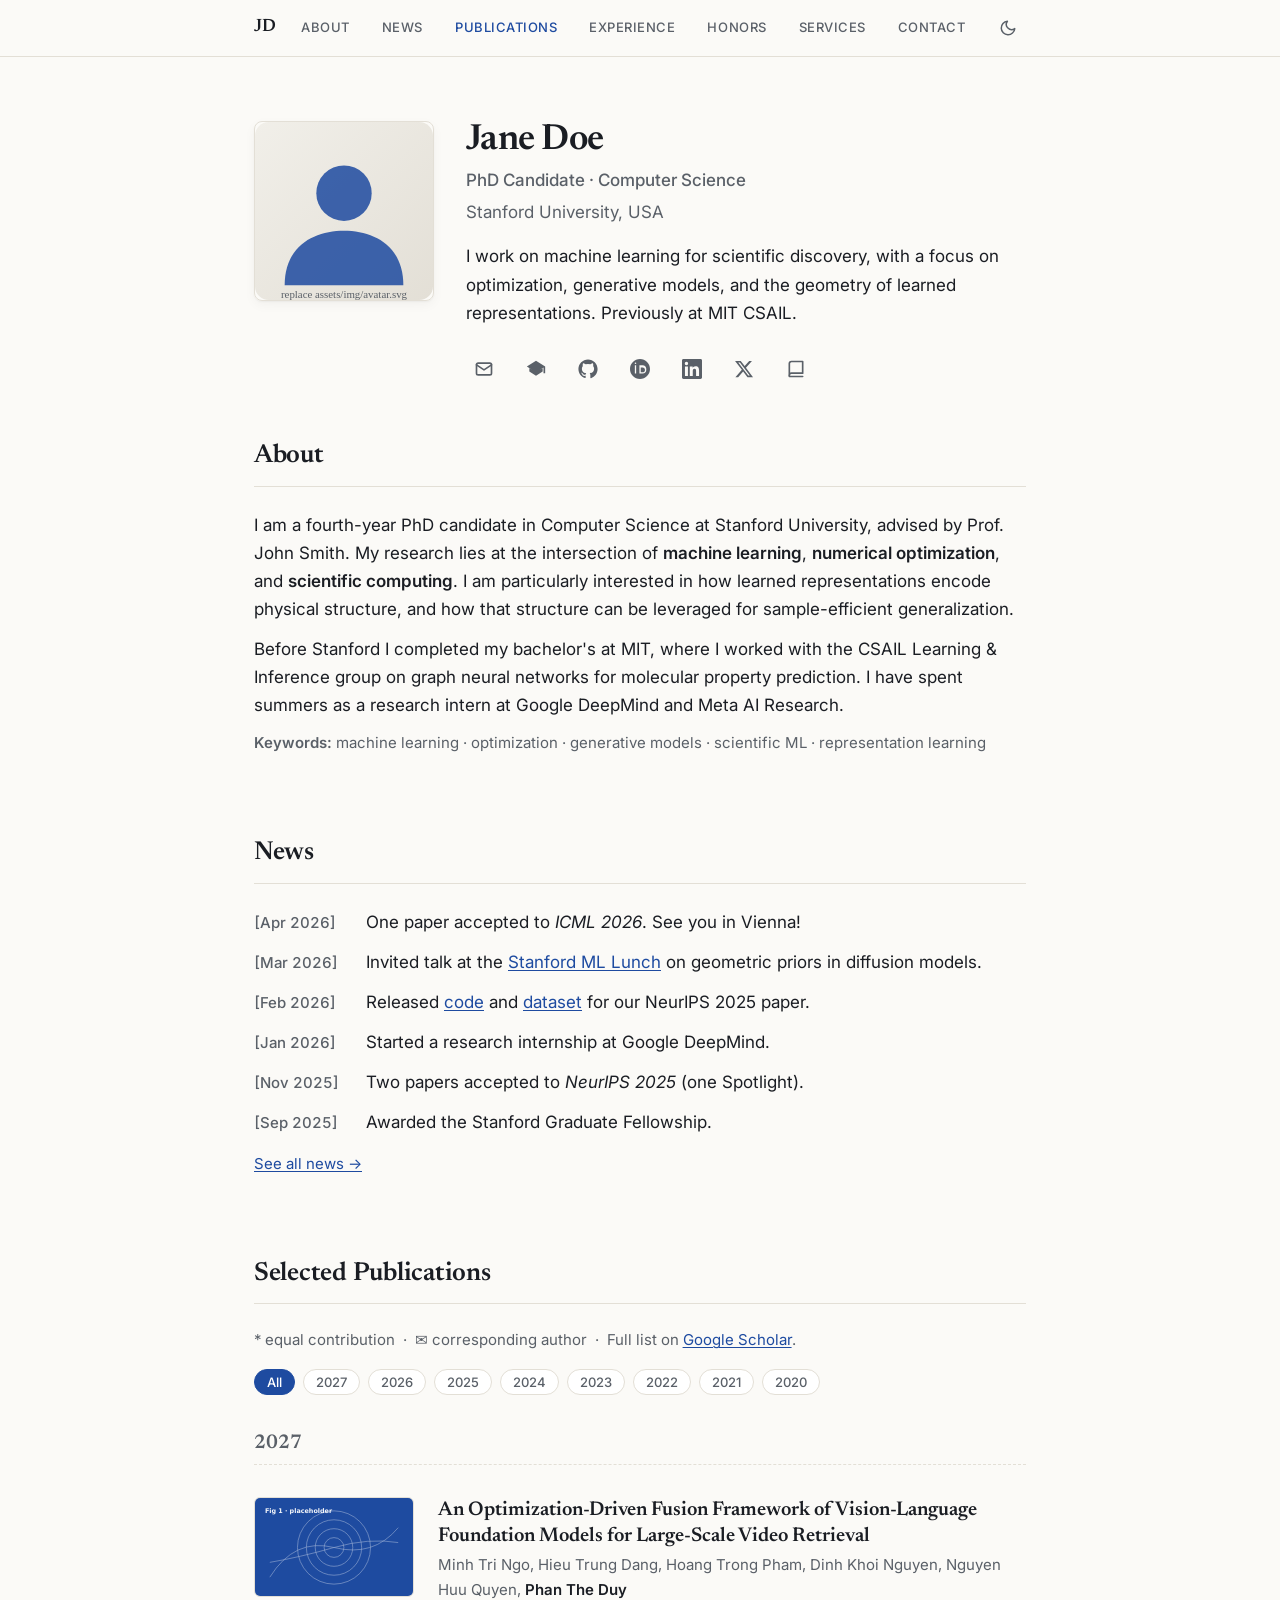
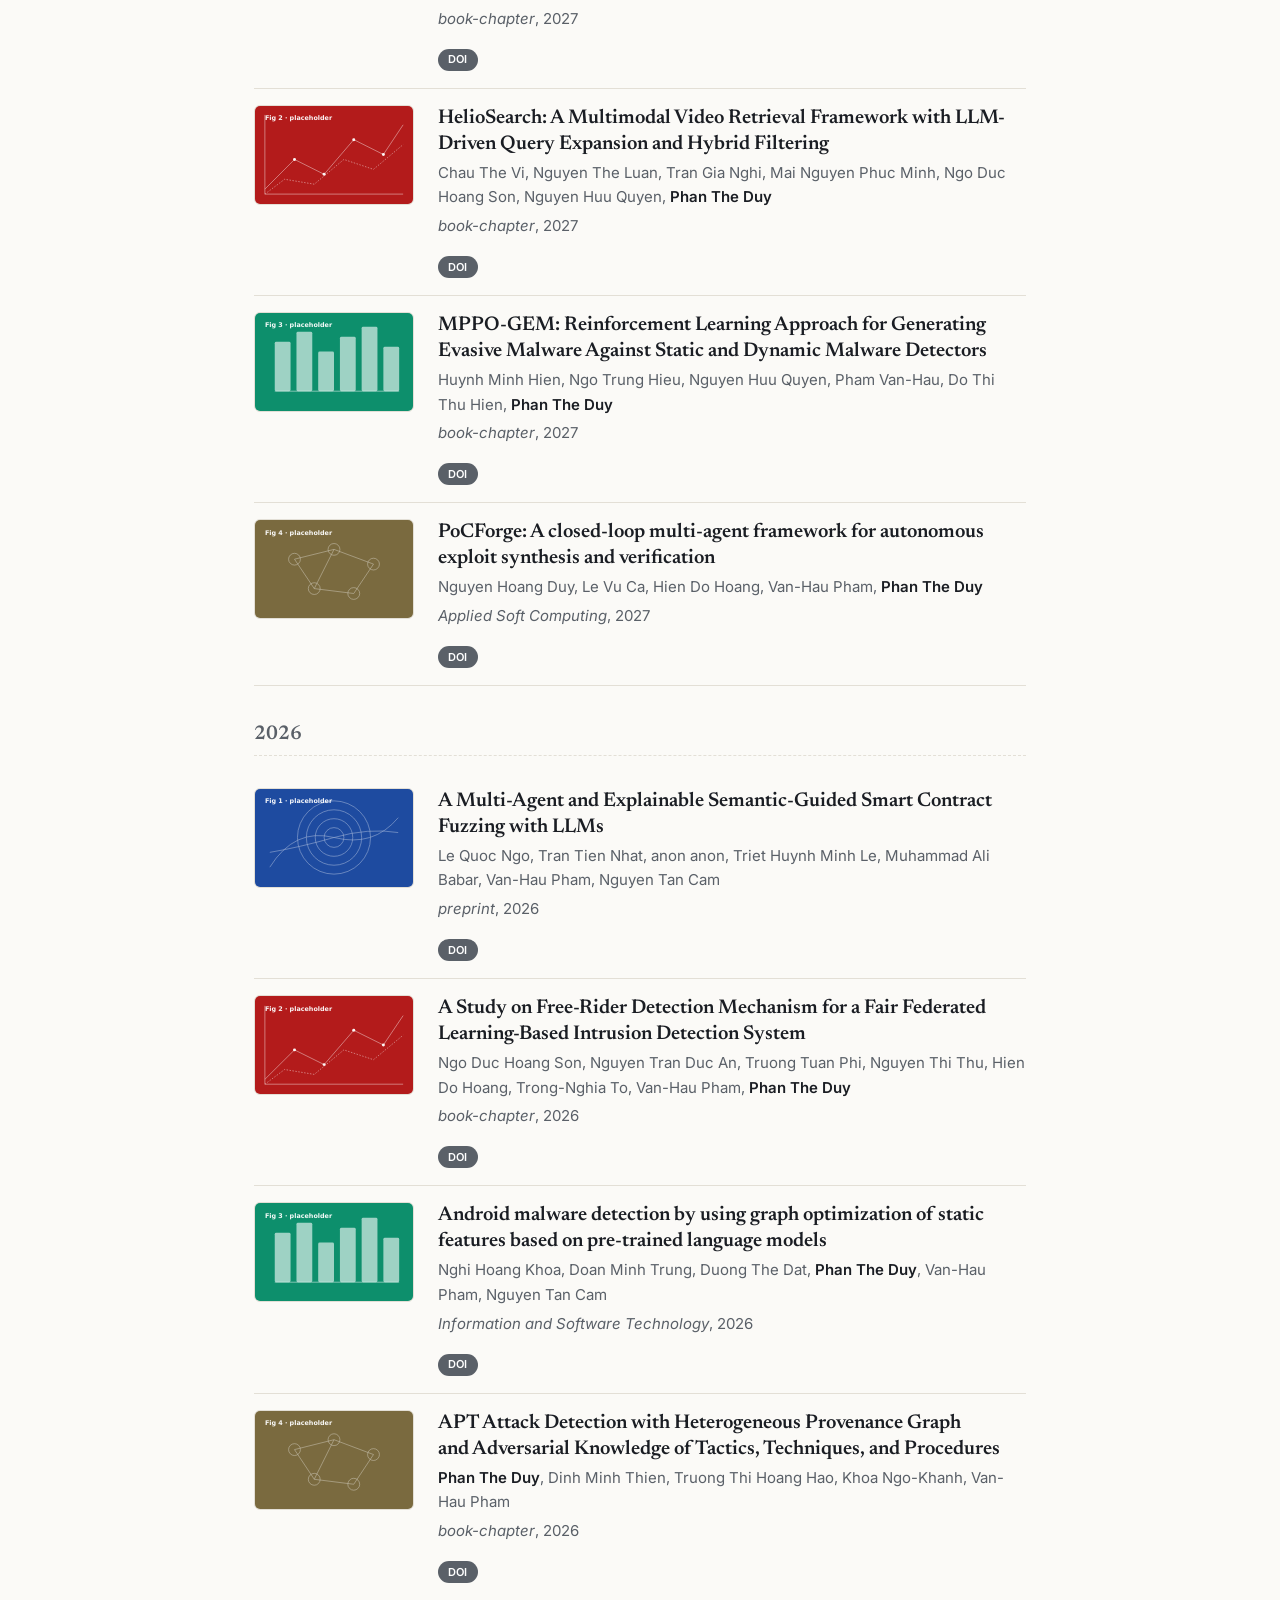
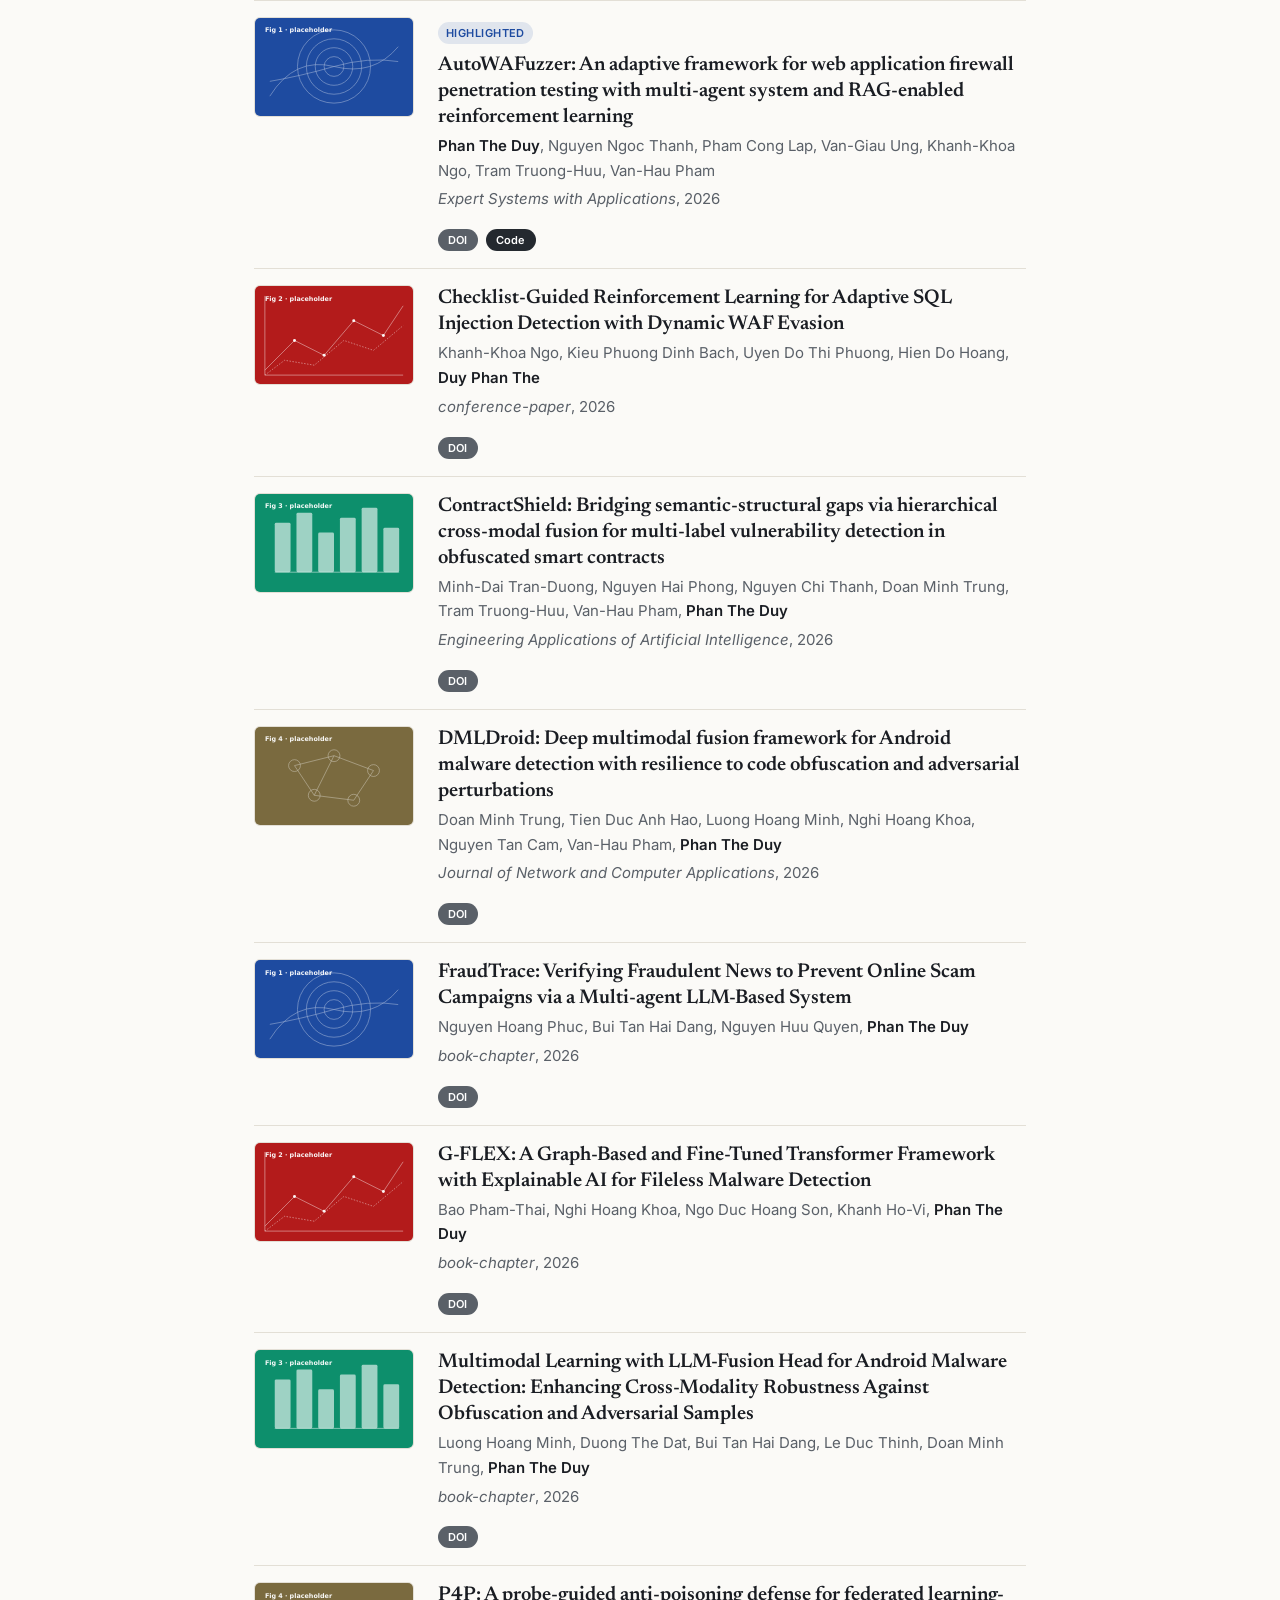
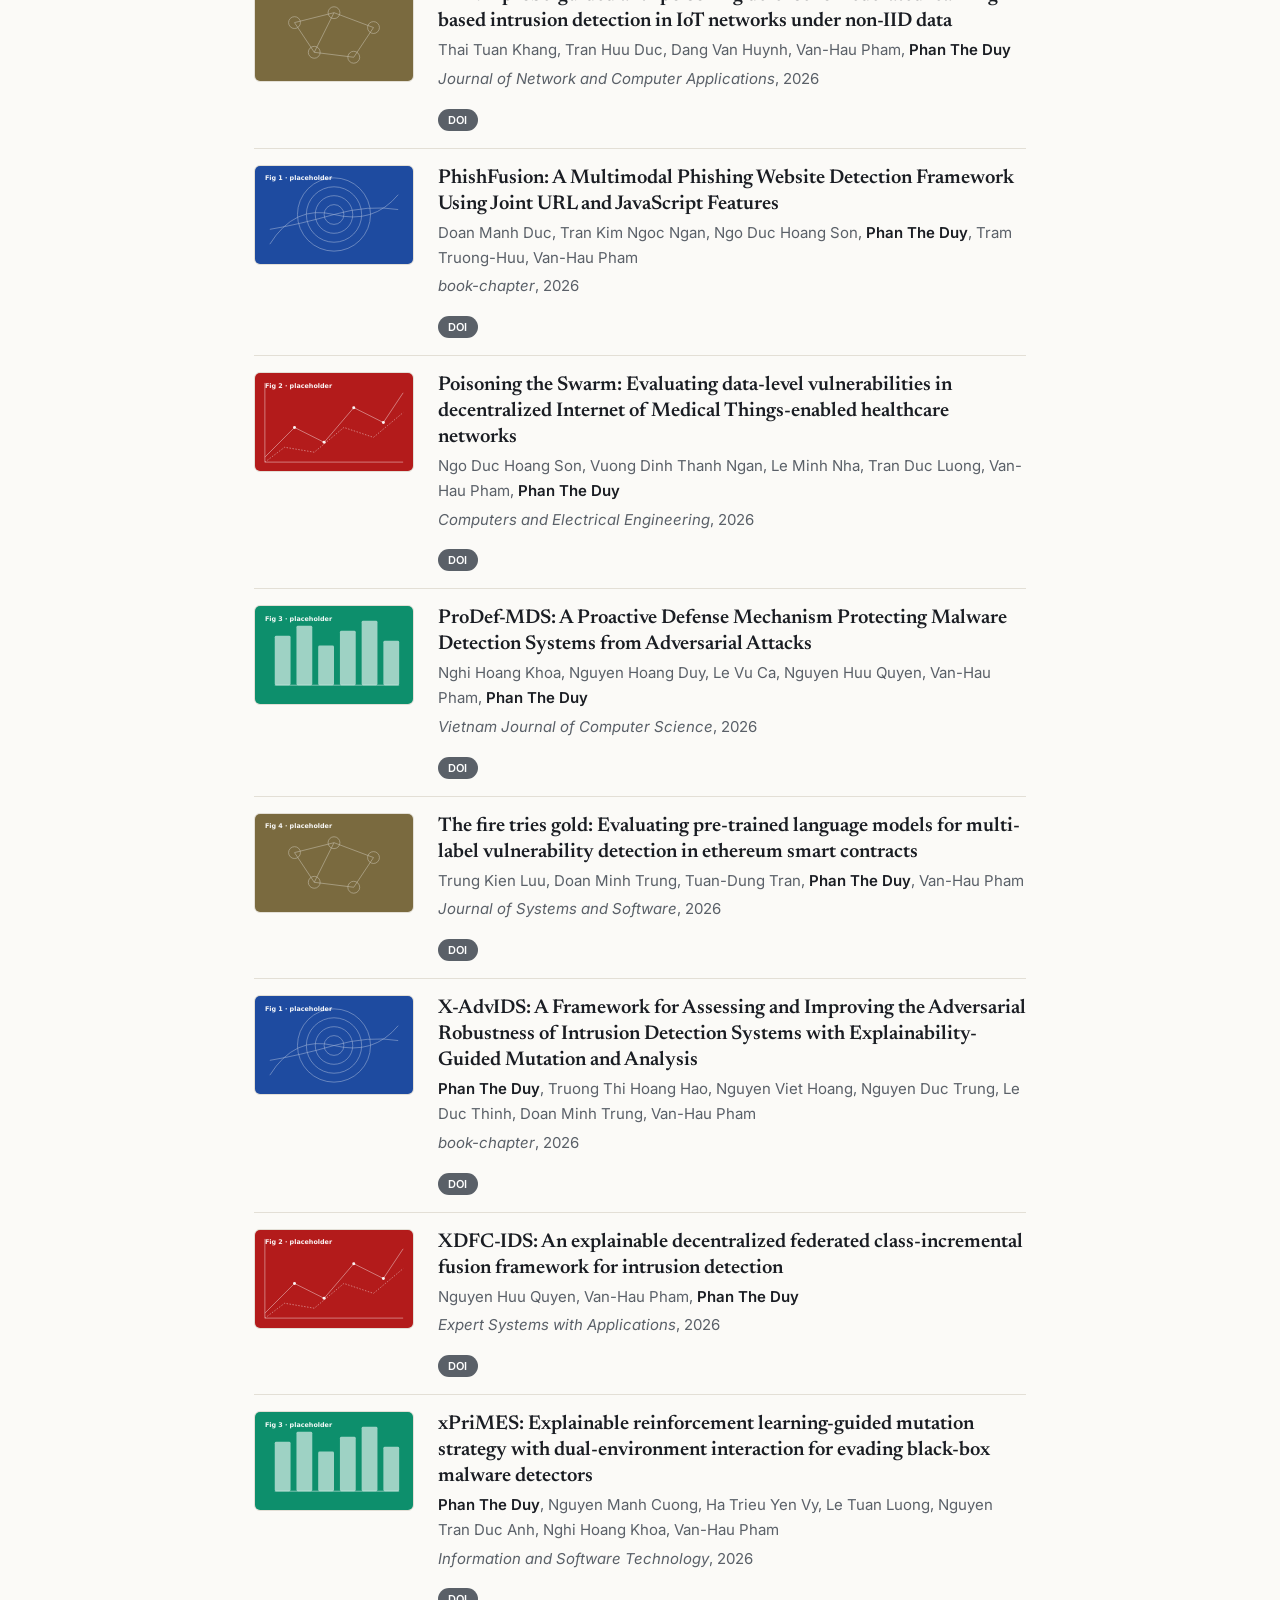
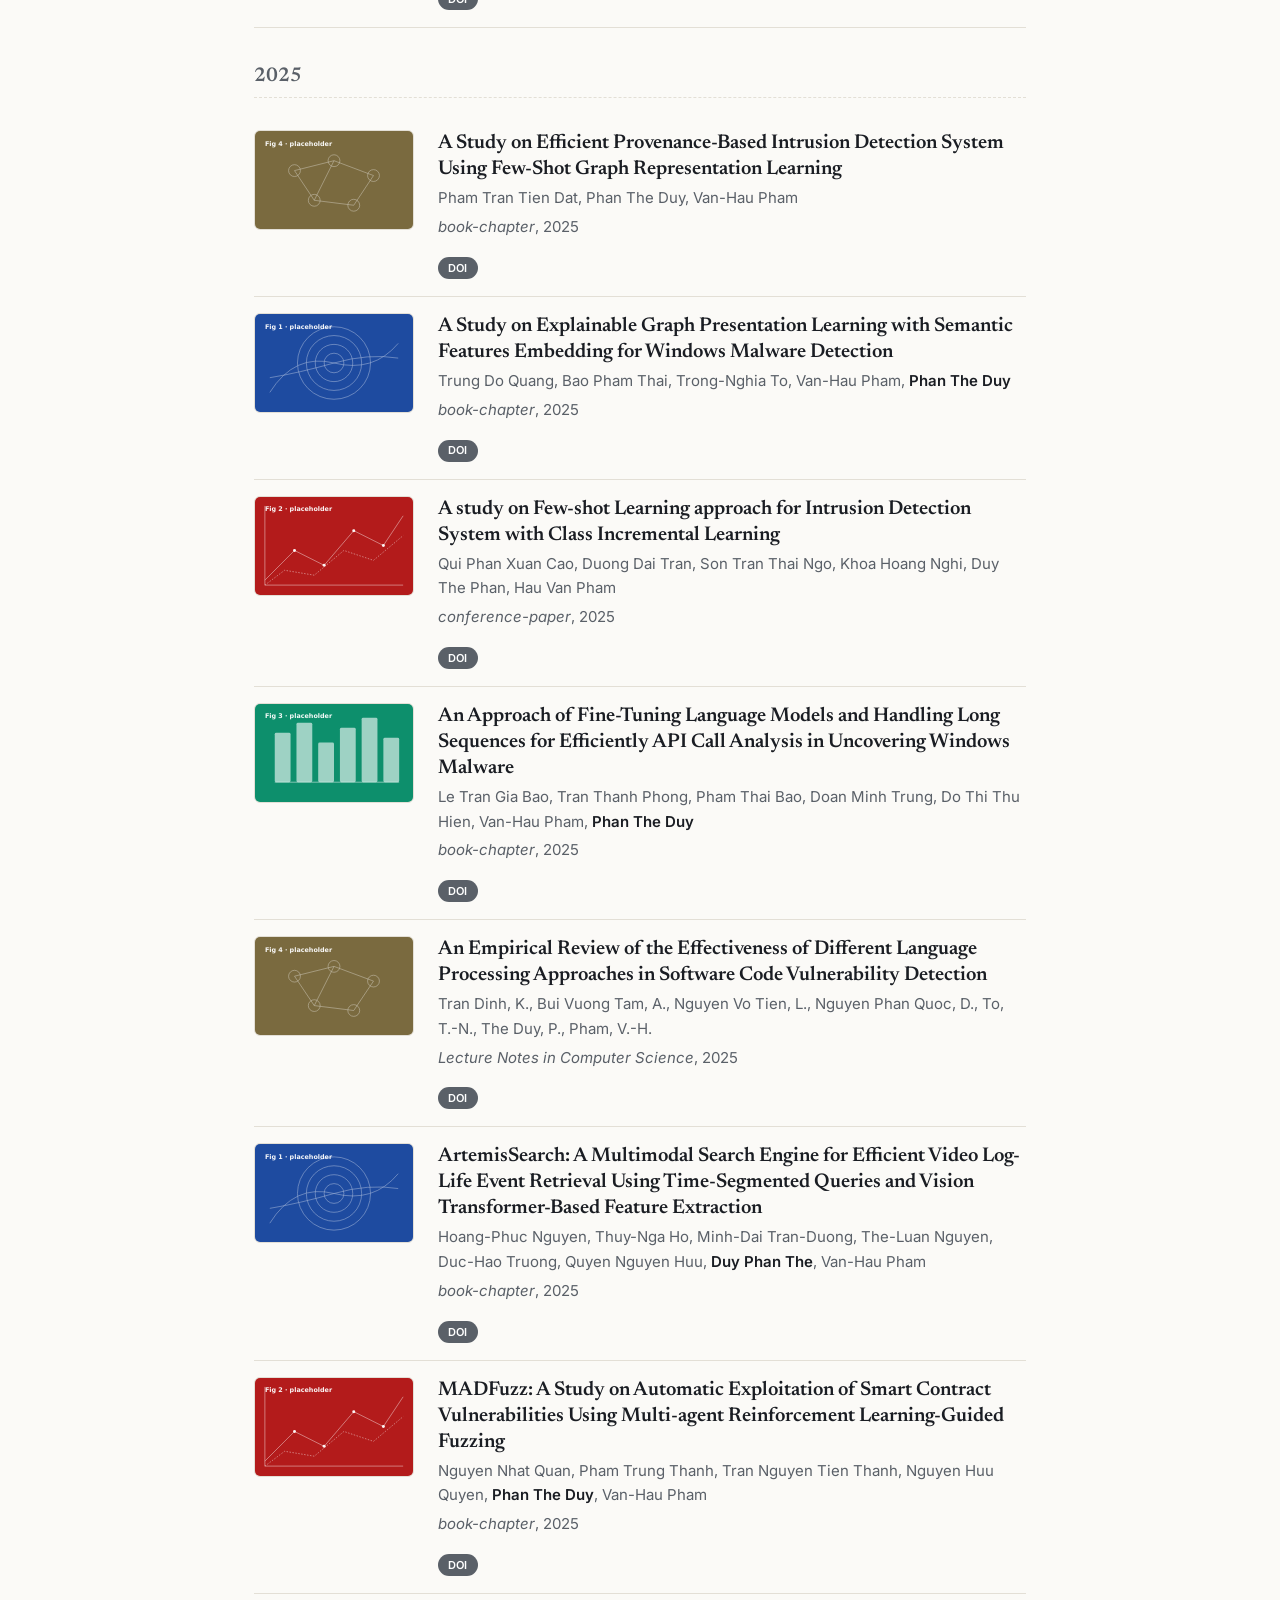
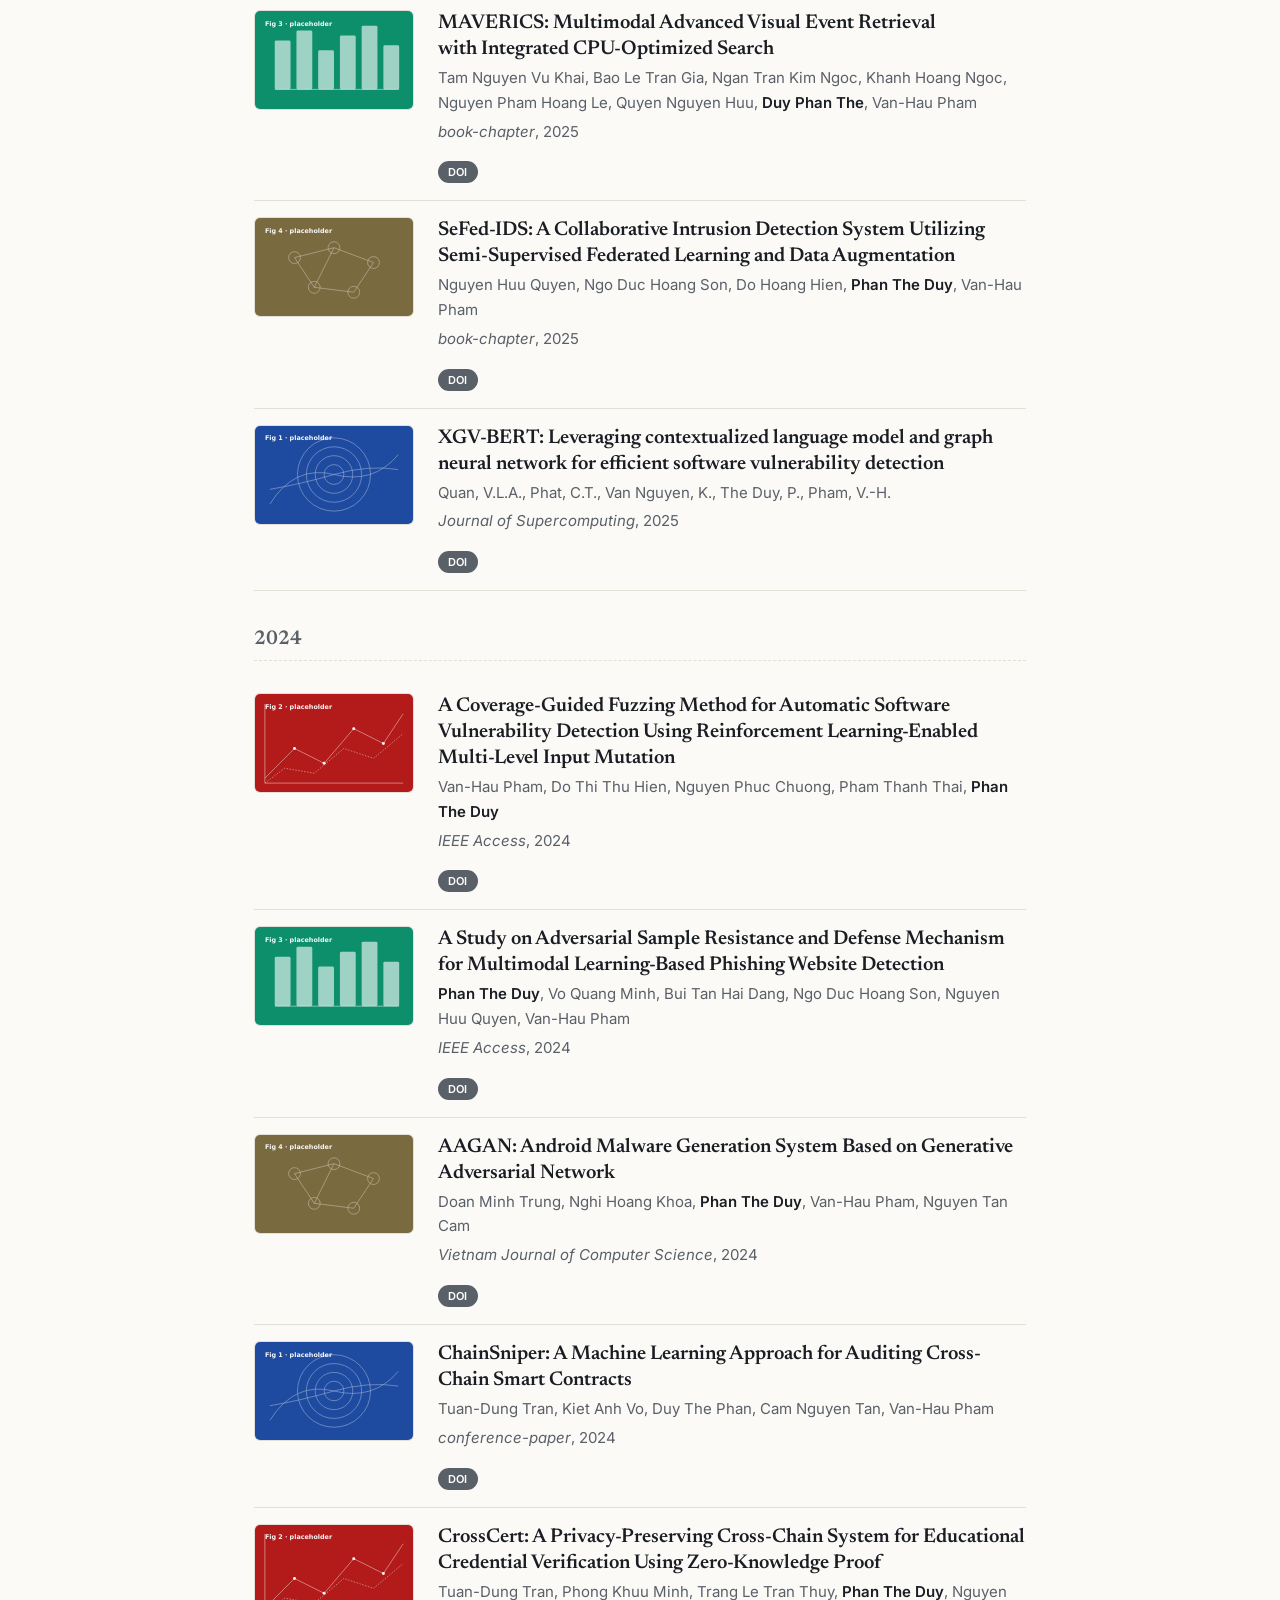
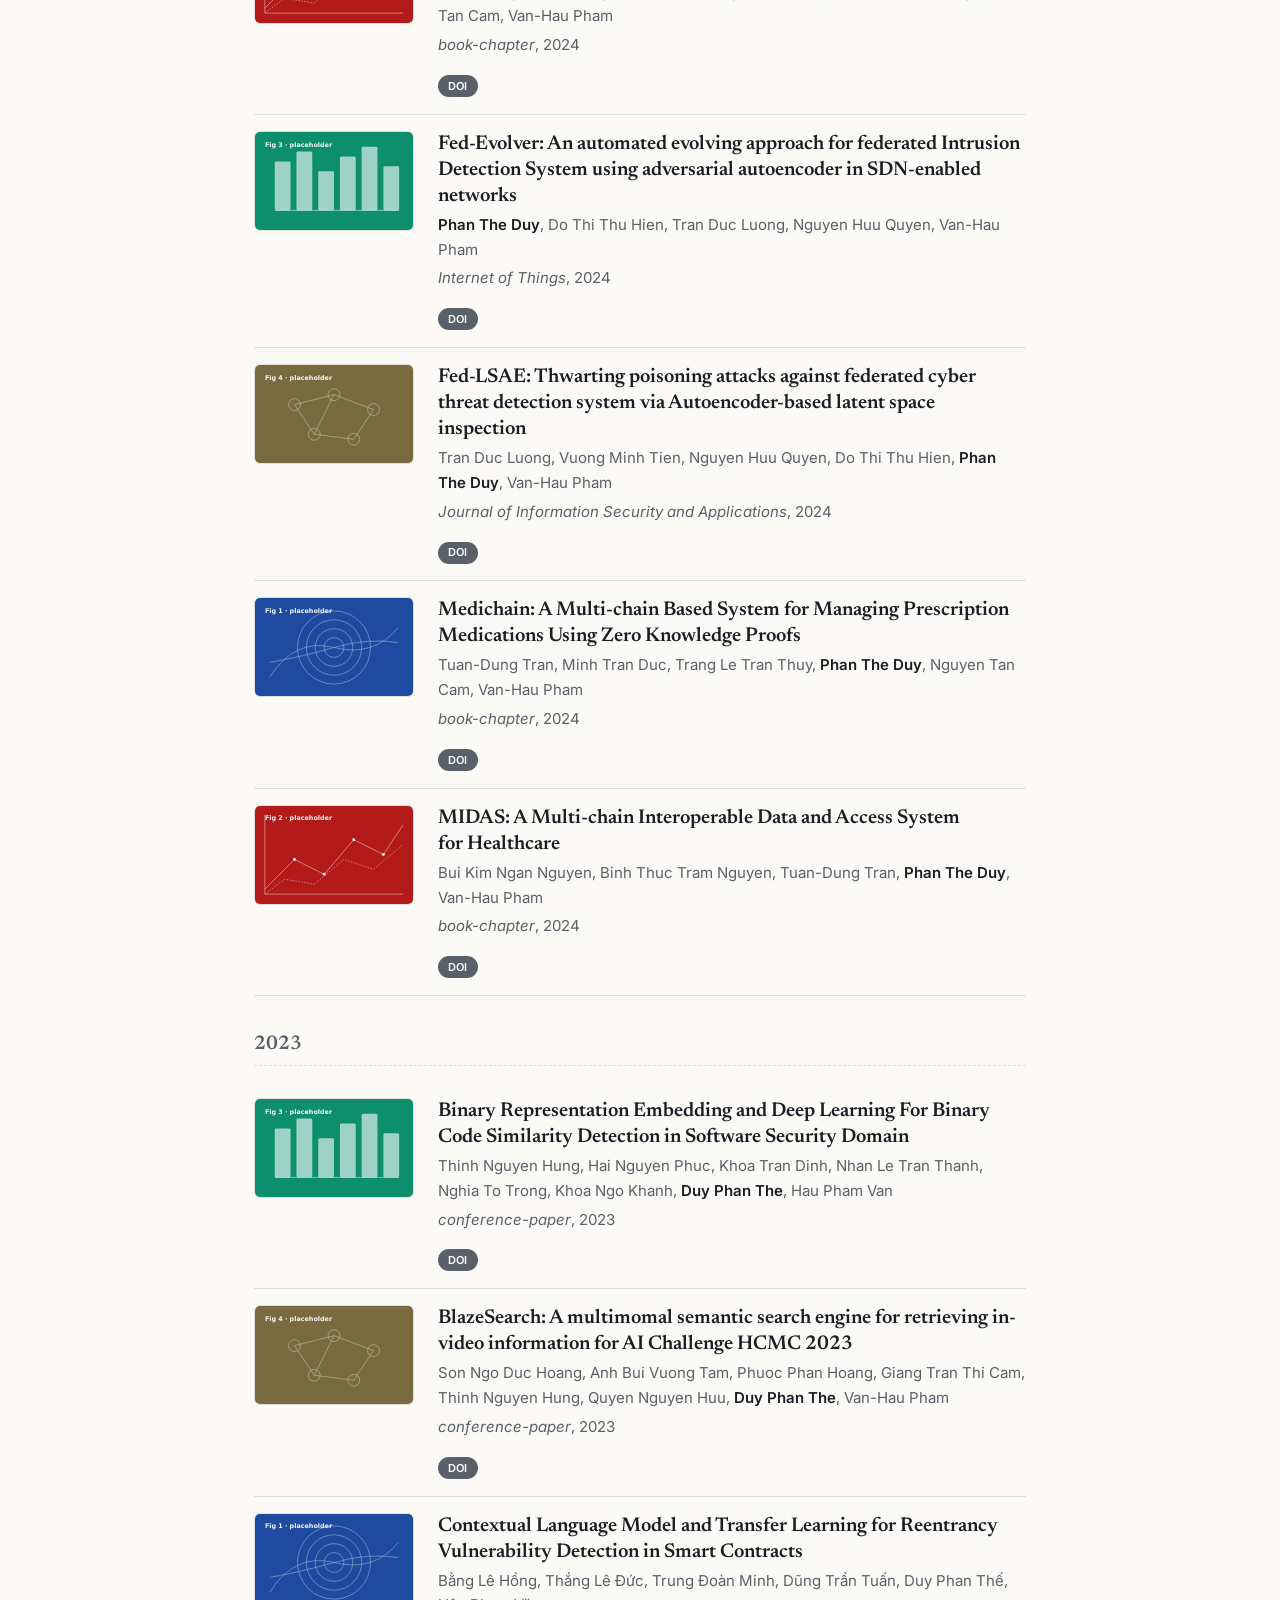
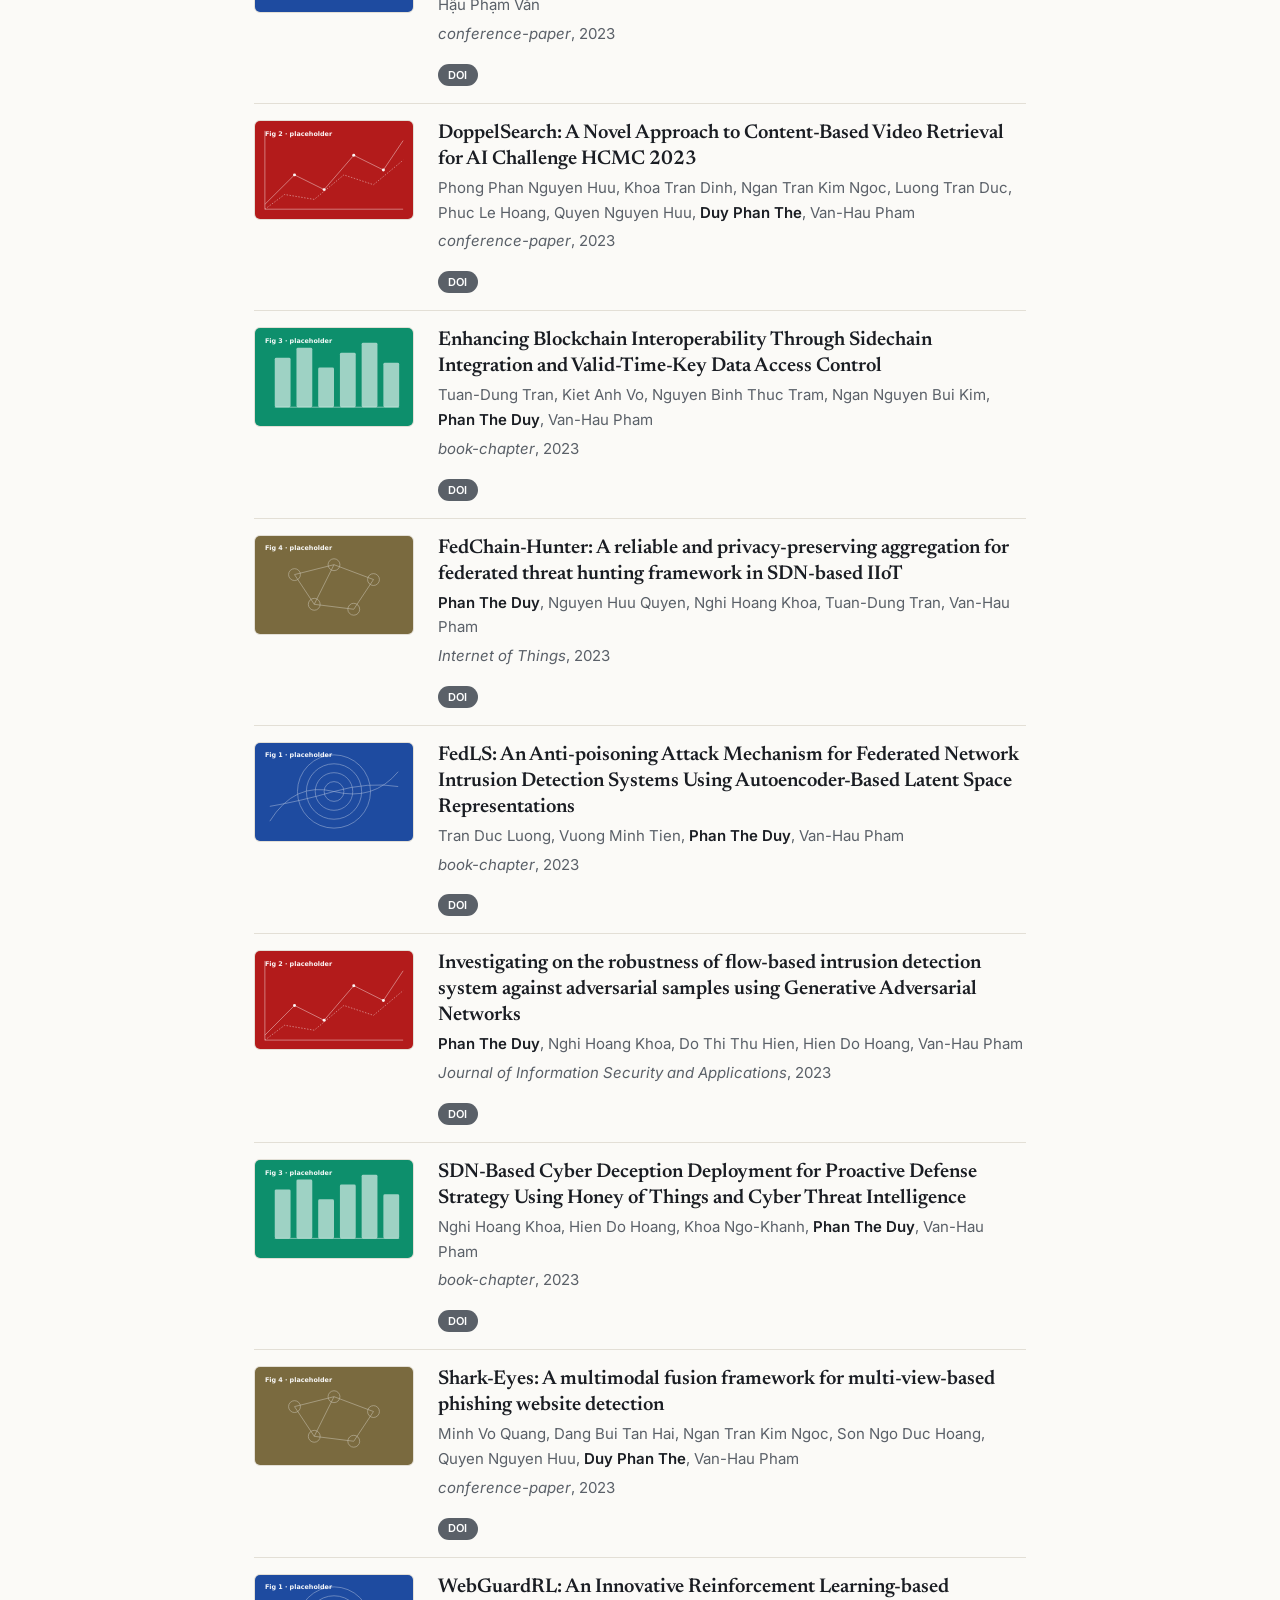
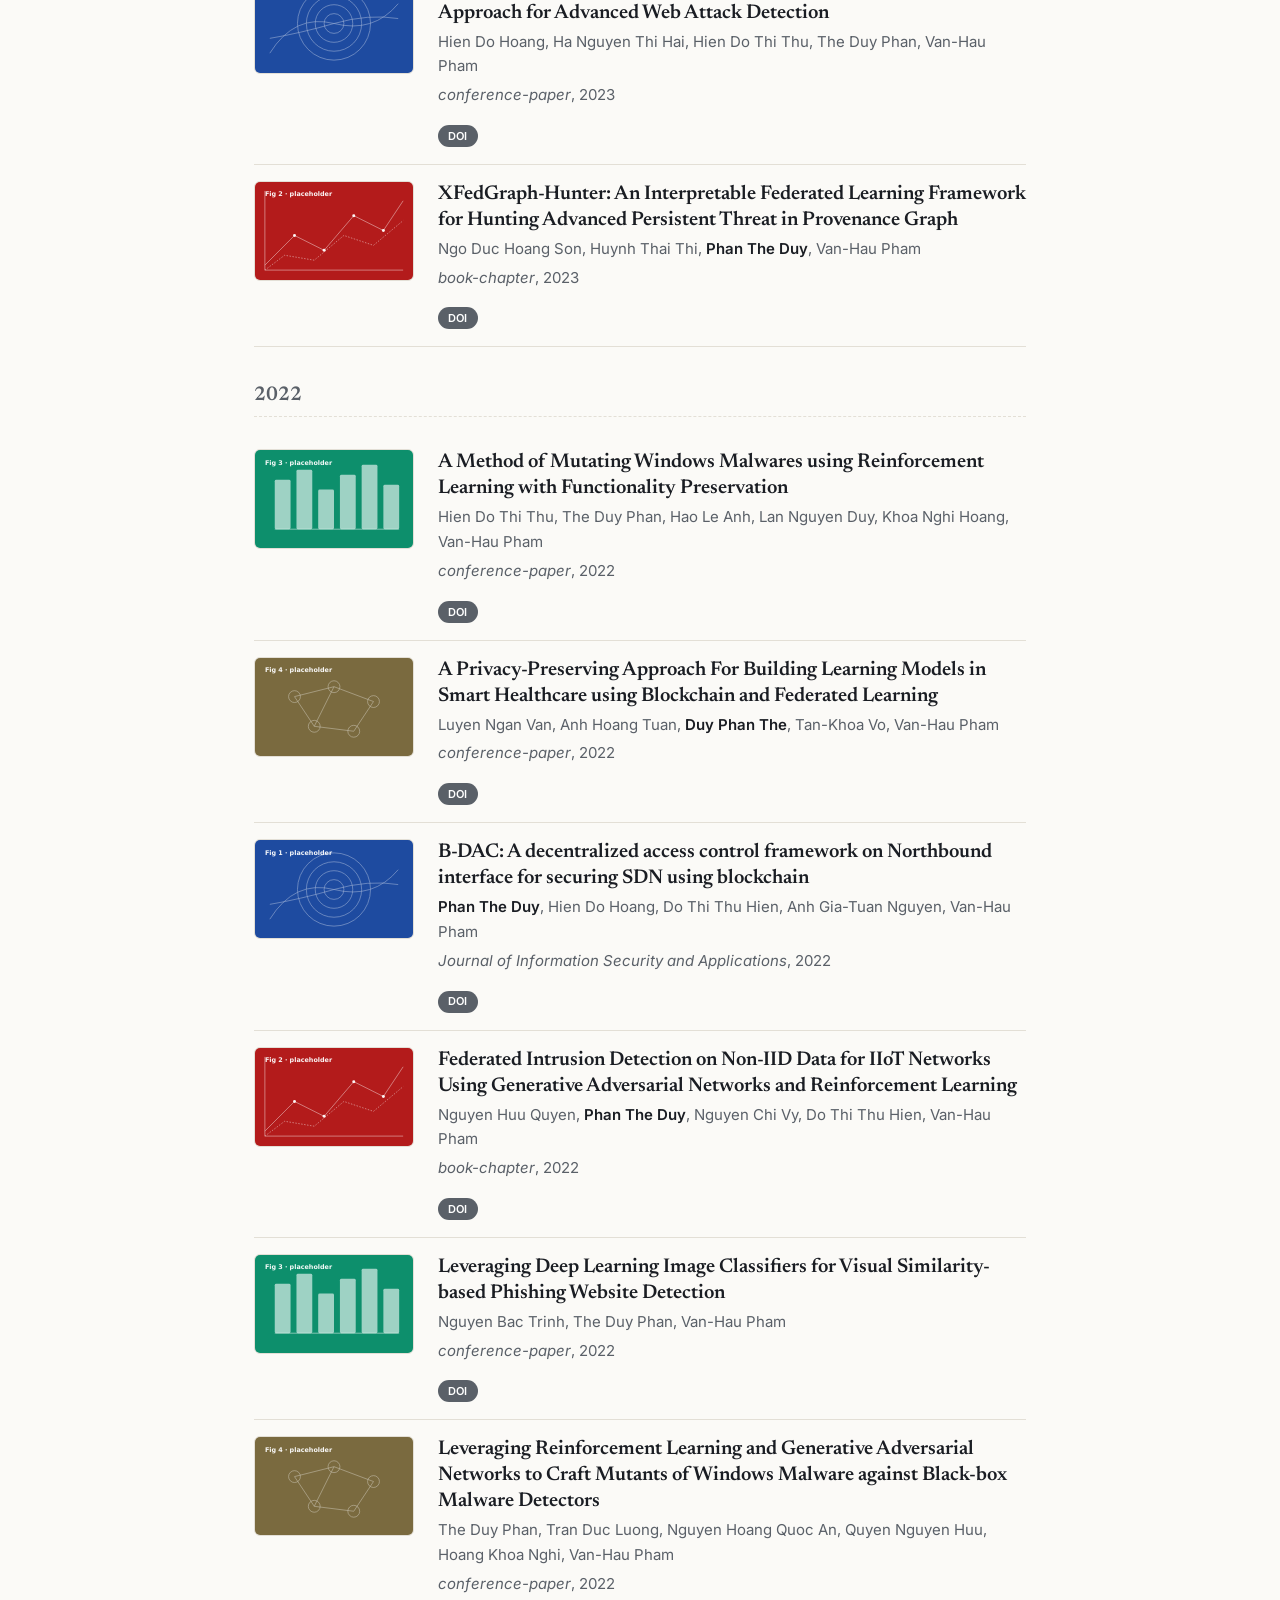
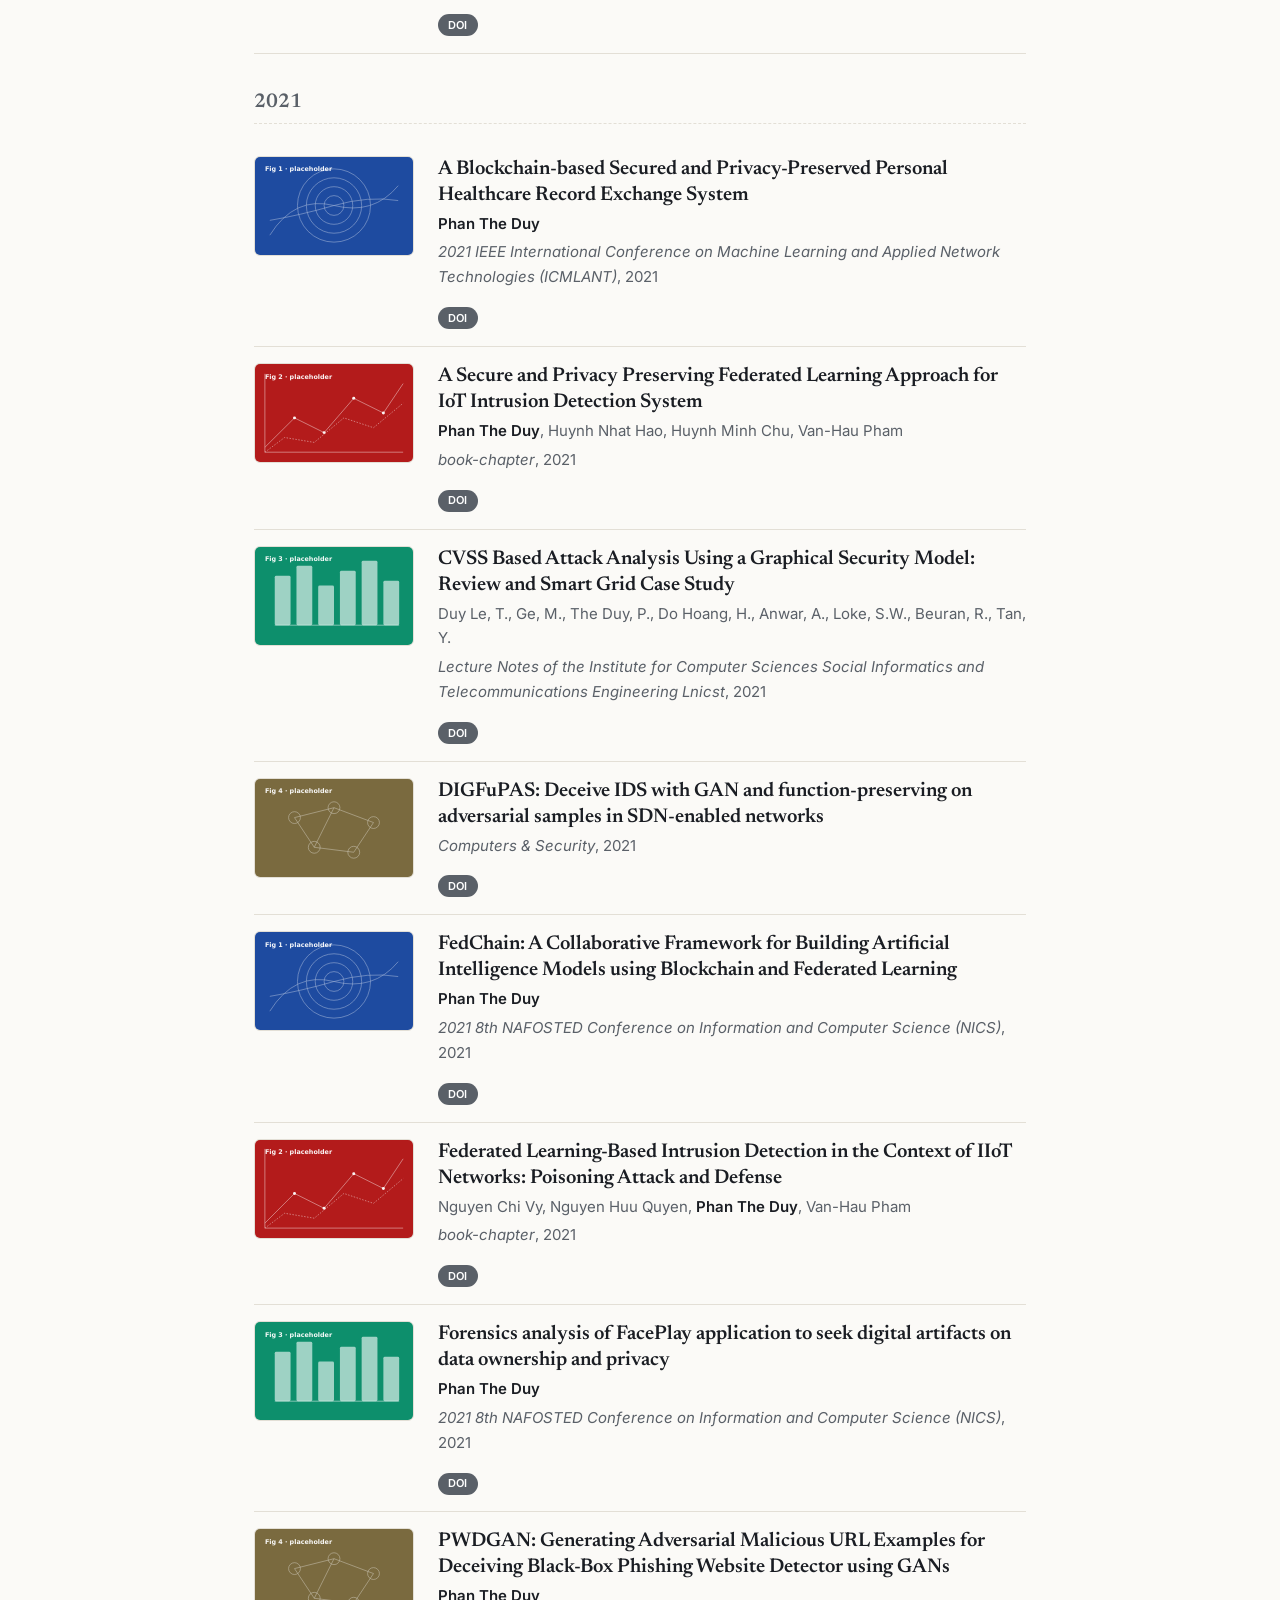
==== commit 1dcd1c84: "chore: sync publications from ORCID [skip ci]" ====
--- a/index.html
+++ b/index.html
@@ -241,10 +241,22 @@
         </div>
       </article>
 
+      <article class="pub" data-year="2027">
+        <img class="pub-thumb" src="assets/img/pub-thumb-04.svg" alt="Thumbnail for: PoCForge: A closed-loop multi-agent framework for autonomous exploit synthesis and verification" loading="lazy" />
+        <div class="pub-body">
+          <h4 class="pub-title">PoCForge: A closed-loop multi-agent framework for autonomous exploit synthesis and verification</h4>
+          <p class="pub-authors">Nguyen Hoang Duy, Le Vu Ca, Hien Do Hoang, Van-Hau Pham, <strong>Phan The Duy</strong></p>
+          <p class="pub-venue"><em>Applied Soft Computing</em>, 2027</p>
+          <ul class="badge-row" aria-label="Paper links">
+            <li><a class="badge badge-pdf" href="https://doi.org/10.1016/j.asoc.2026.116684" target="_blank" rel="noopener">DOI</a></li>
+          </ul>
+        </div>
+      </article>
+
       <h3 class="pub-year" data-year="2026">2026</h3>
 
       <article class="pub" data-year="2026">
-        <img class="pub-thumb" src="assets/img/pub-thumb-04.svg" alt="Thumbnail for: A Multi-Agent and Explainable Semantic-Guided Smart Contract Fuzzing with LLMs" loading="lazy" />
+        <img class="pub-thumb" src="assets/img/pub-thumb-01.svg" alt="Thumbnail for: A Multi-Agent and Explainable Semantic-Guided Smart Contract Fuzzing with LLMs" loading="lazy" />
         <div class="pub-body">
           <h4 class="pub-title">A Multi-Agent and Explainable Semantic-Guided Smart Contract Fuzzing with LLMs</h4>
           <p class="pub-authors">Le Quoc Ngo, Tran Tien Nhat, anon anon, Triet Huynh Minh Le, Muhammad Ali Babar, Van-Hau Pham, Nguyen Tan Cam</p>
@@ -256,7 +268,7 @@
       </article>
 
       <article class="pub" data-year="2026">
-        <img class="pub-thumb" src="assets/img/pub-thumb-01.svg" alt="Thumbnail for: A Study on Free-Rider Detection Mechanism for a Fair Federated Learning-Based Intrusion Detection System" loading="lazy" />
+        <img class="pub-thumb" src="assets/img/pub-thumb-02.svg" alt="Thumbnail for: A Study on Free-Rider Detection Mechanism for a Fair Federated Learning-Based Intrusion Detection System" loading="lazy" />
         <div class="pub-body">
           <h4 class="pub-title">A Study on Free-Rider Detection Mechanism for a Fair Federated Learning-Based Intrusion Detection System</h4>
           <p class="pub-authors">Ngo Duc Hoang Son, Nguyen Tran Duc An, Truong Tuan Phi, Nguyen Thi Thu, Hien Do Hoang, Trong-Nghia To, Van-Hau Pham, <strong>Phan The Duy</strong></p>
@@ -268,7 +280,7 @@
       </article>
 
       <article class="pub" data-year="2026">
-        <img class="pub-thumb" src="assets/img/pub-thumb-02.svg" alt="Thumbnail for: Android malware detection by using graph optimization of static features based on pre-trained language models" loading="lazy" />
+        <img class="pub-thumb" src="assets/img/pub-thumb-03.svg" alt="Thumbnail for: Android malware detection by using graph optimization of static features based on pre-trained language models" loading="lazy" />
         <div class="pub-body">
           <h4 class="pub-title">Android malware detection by using graph optimization of static features based on pre-trained language models</h4>
           <p class="pub-authors">Nghi Hoang Khoa, Doan Minh Trung, Duong The Dat, <strong>Phan The Duy</strong>, Van-Hau Pham, Nguyen Tan Cam</p>
@@ -280,7 +292,7 @@
       </article>
 
       <article class="pub" data-year="2026">
-        <img class="pub-thumb" src="assets/img/pub-thumb-03.svg" alt="Thumbnail for: APT Attack Detection with Heterogeneous Provenance Graph and Adversarial Knowledge of Tactics, Techniques, and Procedures" loading="lazy" />
+        <img class="pub-thumb" src="assets/img/pub-thumb-04.svg" alt="Thumbnail for: APT Attack Detection with Heterogeneous Provenance Graph and Adversarial Knowledge of Tactics, Techniques, and Procedures" loading="lazy" />
         <div class="pub-body">
           <h4 class="pub-title">APT Attack Detection with Heterogeneous Provenance Graph and Adversarial Knowledge of Tactics, Techniques, and Procedures</h4>
           <p class="pub-authors"><strong>Phan The Duy</strong>, Dinh Minh Thien, Truong Thi Hoang Hao, Khoa Ngo-Khanh, Van-Hau Pham</p>
@@ -292,7 +304,7 @@
       </article>
 
       <article class="pub" data-year="2026">
-        <img class="pub-thumb" src="assets/img/pub-thumb-04.svg" alt="Thumbnail for: AutoWAFuzzer: An adaptive framework for web application firewall penetration testing with multi-agent system and RAG-enabled reinforcement learning" loading="lazy" />
+        <img class="pub-thumb" src="assets/img/pub-thumb-01.svg" alt="Thumbnail for: AutoWAFuzzer: An adaptive framework for web application firewall penetration testing with multi-agent system and RAG-enabled reinforcement learning" loading="lazy" />
         <div class="pub-body">
           <span class="pub-badge-flag">Highlighted</span>
           <h4 class="pub-title">AutoWAFuzzer: An adaptive framework for web application firewall penetration testing with multi-agent system and RAG-enabled reinforcement learning</h4>
@@ -306,7 +318,7 @@
       </article>
 
       <article class="pub" data-year="2026">
-        <img class="pub-thumb" src="assets/img/pub-thumb-01.svg" alt="Thumbnail for: Checklist-Guided Reinforcement Learning for Adaptive SQL Injection Detection with Dynamic WAF Evasion" loading="lazy" />
+        <img class="pub-thumb" src="assets/img/pub-thumb-02.svg" alt="Thumbnail for: Checklist-Guided Reinforcement Learning for Adaptive SQL Injection Detection with Dynamic WAF Evasion" loading="lazy" />
         <div class="pub-body">
           <h4 class="pub-title">Checklist-Guided Reinforcement Learning for Adaptive SQL Injection Detection with Dynamic WAF Evasion</h4>
           <p class="pub-authors">Khanh-Khoa Ngo, Kieu Phuong Dinh Bach, Uyen Do Thi Phuong, Hien Do Hoang, <strong>Duy Phan The</strong></p>
@@ -318,7 +330,7 @@
       </article>
 
       <article class="pub" data-year="2026">
-        <img class="pub-thumb" src="assets/img/pub-thumb-02.svg" alt="Thumbnail for: ContractShield: Bridging semantic-structural gaps via hierarchical cross-modal fusion for multi-label vulnerability detection in obfuscated smart contracts" loading="lazy" />
+        <img class="pub-thumb" src="assets/img/pub-thumb-03.svg" alt="Thumbnail for: ContractShield: Bridging semantic-structural gaps via hierarchical cross-modal fusion for multi-label vulnerability detection in obfuscated smart contracts" loading="lazy" />
         <div class="pub-body">
           <h4 class="pub-title">ContractShield: Bridging semantic-structural gaps via hierarchical cross-modal fusion for multi-label vulnerability detection in obfuscated smart contracts</h4>
           <p class="pub-authors">Minh-Dai Tran-Duong, Nguyen Hai Phong, Nguyen Chi Thanh, Doan Minh Trung, Tram Truong-Huu, Van-Hau Pham, <strong>Phan The Duy</strong></p>
@@ -330,7 +342,7 @@
       </article>
 
       <article class="pub" data-year="2026">
-        <img class="pub-thumb" src="assets/img/pub-thumb-03.svg" alt="Thumbnail for: DMLDroid: Deep multimodal fusion framework for Android malware detection with resilience to code obfuscation and adversarial perturbations" loading="lazy" />
+        <img class="pub-thumb" src="assets/img/pub-thumb-04.svg" alt="Thumbnail for: DMLDroid: Deep multimodal fusion framework for Android malware detection with resilience to code obfuscation and adversarial perturbations" loading="lazy" />
         <div class="pub-body">
           <h4 class="pub-title">DMLDroid: Deep multimodal fusion framework for Android malware detection with resilience to code obfuscation and adversarial perturbations</h4>
           <p class="pub-authors">Doan Minh Trung, Tien Duc Anh Hao, Luong Hoang Minh, Nghi Hoang Khoa, Nguyen Tan Cam, Van-Hau Pham, <strong>Phan The Duy</strong></p>
@@ -342,7 +354,7 @@
       </article>
 
       <article class="pub" data-year="2026">
-        <img class="pub-thumb" src="assets/img/pub-thumb-04.svg" alt="Thumbnail for: FraudTrace: Verifying Fraudulent News to Prevent Online Scam Campaigns via a Multi-agent LLM-Based System" loading="lazy" />
+        <img class="pub-thumb" src="assets/img/pub-thumb-01.svg" alt="Thumbnail for: FraudTrace: Verifying Fraudulent News to Prevent Online Scam Campaigns via a Multi-agent LLM-Based System" loading="lazy" />
         <div class="pub-body">
           <h4 class="pub-title">FraudTrace: Verifying Fraudulent News to Prevent Online Scam Campaigns via a Multi-agent LLM-Based System</h4>
           <p class="pub-authors">Nguyen Hoang Phuc, Bui Tan Hai Dang, Nguyen Huu Quyen, <strong>Phan The Duy</strong></p>
@@ -354,7 +366,7 @@
       </article>
 
       <article class="pub" data-year="2026">
-        <img class="pub-thumb" src="assets/img/pub-thumb-01.svg" alt="Thumbnail for: G-FLEX: A Graph-Based and Fine-Tuned Transformer Framework with Explainable AI for Fileless Malware Detection" loading="lazy" />
+        <img class="pub-thumb" src="assets/img/pub-thumb-02.svg" alt="Thumbnail for: G-FLEX: A Graph-Based and Fine-Tuned Transformer Framework with Explainable AI for Fileless Malware Detection" loading="lazy" />
         <div class="pub-body">
           <h4 class="pub-title">G-FLEX: A Graph-Based and Fine-Tuned Transformer Framework with Explainable AI for Fileless Malware Detection</h4>
           <p class="pub-authors">Bao Pham-Thai, Nghi Hoang Khoa, Ngo Duc Hoang Son, Khanh Ho-Vi, <strong>Phan The Duy</strong></p>
@@ -366,7 +378,7 @@
       </article>
 
       <article class="pub" data-year="2026">
-        <img class="pub-thumb" src="assets/img/pub-thumb-02.svg" alt="Thumbnail for: Multimodal Learning with LLM-Fusion Head for Android Malware Detection: Enhancing Cross-Modality Robustness Against Obfuscation and Adversarial Samples" loading="lazy" />
+        <img class="pub-thumb" src="assets/img/pub-thumb-03.svg" alt="Thumbnail for: Multimodal Learning with LLM-Fusion Head for Android Malware Detection: Enhancing Cross-Modality Robustness Against Obfuscation and Adversarial Samples" loading="lazy" />
         <div class="pub-body">
           <h4 class="pub-title">Multimodal Learning with LLM-Fusion Head for Android Malware Detection: Enhancing Cross-Modality Robustness Against Obfuscation and Adversarial Samples</h4>
           <p class="pub-authors">Luong Hoang Minh, Duong The Dat, Bui Tan Hai Dang, Le Duc Thinh, Doan Minh Trung, <strong>Phan The Duy</strong></p>
@@ -378,7 +390,7 @@
       </article>
 
       <article class="pub" data-year="2026">
-        <img class="pub-thumb" src="assets/img/pub-thumb-03.svg" alt="Thumbnail for: P4P: A probe-guided anti-poisoning defense for federated learning-based intrusion detection in IoT networks under non-IID data" loading="lazy" />
+        <img class="pub-thumb" src="assets/img/pub-thumb-04.svg" alt="Thumbnail for: P4P: A probe-guided anti-poisoning defense for federated learning-based intrusion detection in IoT networks under non-IID data" loading="lazy" />
         <div class="pub-body">
           <h4 class="pub-title">P4P: A probe-guided anti-poisoning defense for federated learning-based intrusion detection in IoT networks under non-IID data</h4>
           <p class="pub-authors">Thai Tuan Khang, Tran Huu Duc, Dang Van Huynh, Van-Hau Pham, <strong>Phan The Duy</strong></p>
@@ -390,25 +402,13 @@
       </article>
 
       <article class="pub" data-year="2026">
-        <img class="pub-thumb" src="assets/img/pub-thumb-04.svg" alt="Thumbnail for: PhishFusion: A Multimodal Phishing Website Detection Framework Using Joint URL and JavaScript Features" loading="lazy" />
+        <img class="pub-thumb" src="assets/img/pub-thumb-01.svg" alt="Thumbnail for: PhishFusion: A Multimodal Phishing Website Detection Framework Using Joint URL and JavaScript Features" loading="lazy" />
         <div class="pub-body">
           <h4 class="pub-title">PhishFusion: A Multimodal Phishing Website Detection Framework Using Joint URL and JavaScript Features</h4>
           <p class="pub-authors">Doan Manh Duc, Tran Kim Ngoc Ngan, Ngo Duc Hoang Son, <strong>Phan The Duy</strong>, Tram Truong-Huu, Van-Hau Pham</p>
           <p class="pub-venue"><em>book-chapter</em>, 2026</p>
           <ul class="badge-row" aria-label="Paper links">
             <li><a class="badge badge-pdf" href="https://doi.org/10.1007/978-981-92-0263-8_39" target="_blank" rel="noopener">DOI</a></li>
-          </ul>
-        </div>
-      </article>
-
-      <article class="pub" data-year="2026">
-        <img class="pub-thumb" src="assets/img/pub-thumb-01.svg" alt="Thumbnail for: PoCForge: A closed-loop multi-agent framework for autonomous exploit synthesis and verification" loading="lazy" />
-        <div class="pub-body">
-          <h4 class="pub-title">PoCForge: A closed-loop multi-agent framework for autonomous exploit synthesis and verification</h4>
-          <p class="pub-authors">Nguyen Hoang Duy, Le Vu Ca, Hien Do Hoang, Van-Hau Pham, <strong>Phan The Duy</strong></p>
-          <p class="pub-venue"><em>Applied Soft Computing</em>, 2026</p>
-          <ul class="badge-row" aria-label="Paper links">
-            <li><a class="badge badge-pdf" href="https://doi.org/10.1016/j.asoc.2026.116684" target="_blank" rel="noopener">DOI</a></li>
           </ul>
         </div>
       </article>
